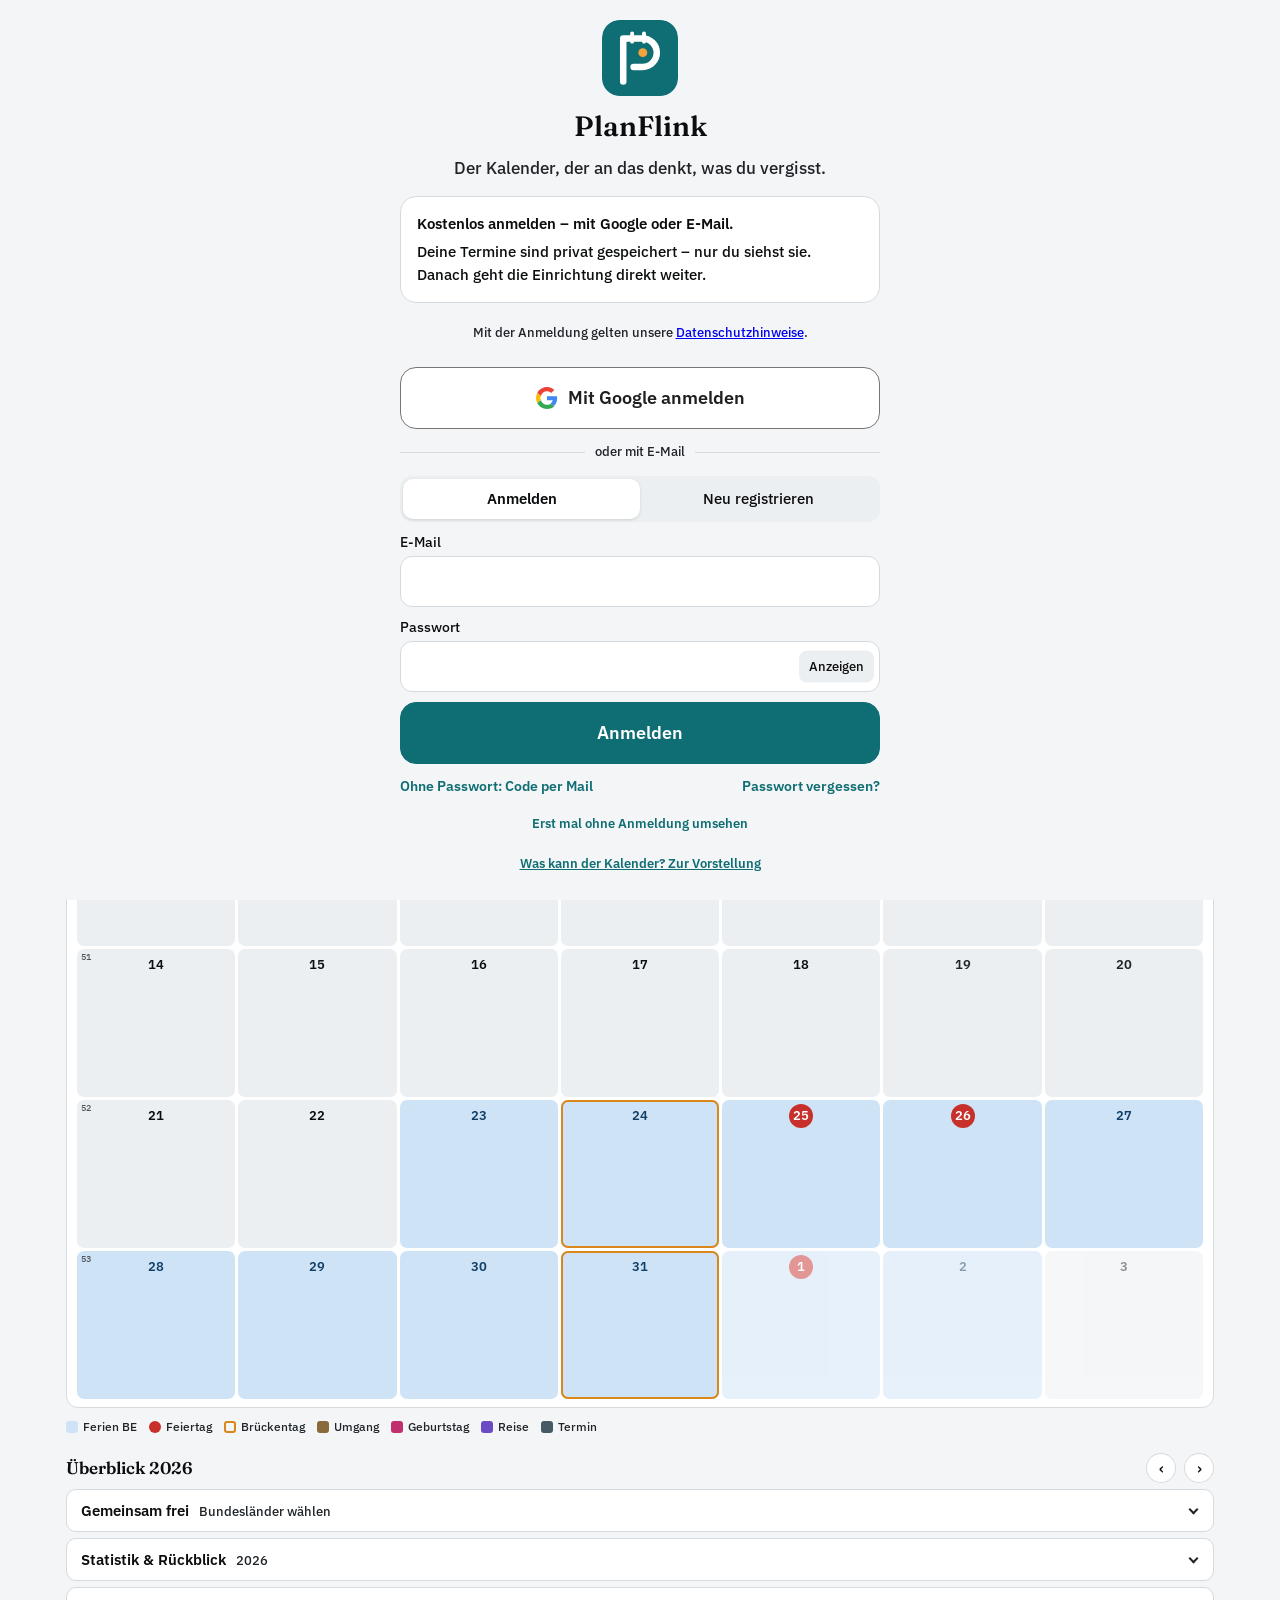
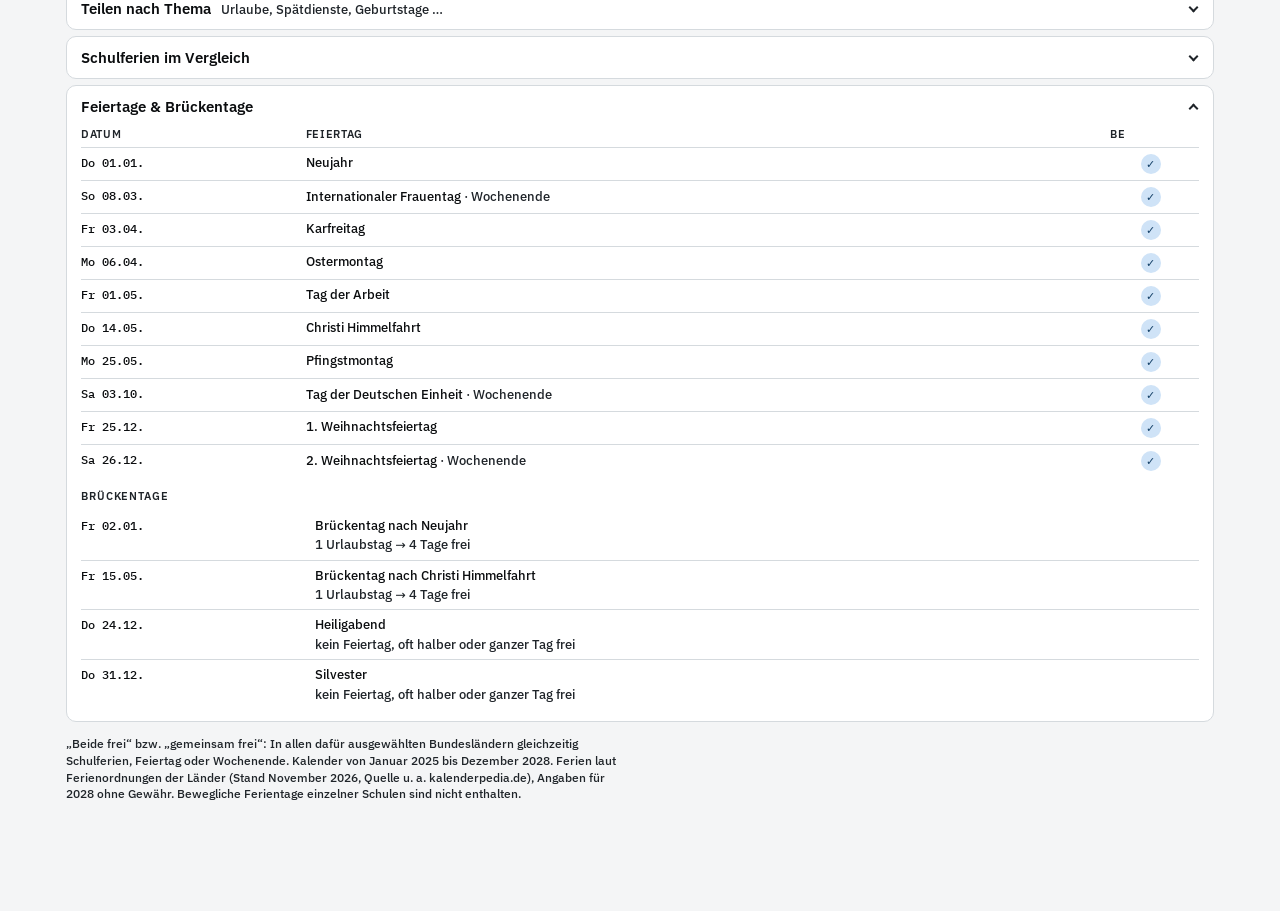
==== app/index.html @ fc9f93c9 "Google-Termine: Beschreibung (z. B. vom DB Navigator) als Notiz anzeigen und für den Zug-Wächter nut" ====
<!doctype html>
<html lang="de"><head><meta charset="utf-8"><meta name="viewport" content="width=device-width,initial-scale=1,viewport-fit=cover">
<meta name="robots" content="noindex"><link rel="icon" href="/favicon.png"><link rel="apple-touch-icon" href="/apple-touch-icon.png">
<link rel="manifest" href="/app/manifest.webmanifest"><meta name="theme-color" content="#0f6e73"><meta name="apple-mobile-web-app-capable" content="yes"><meta name="mobile-web-app-capable" content="yes"><meta name="apple-mobile-web-app-title" content="PlanFlink"><meta name="apple-mobile-web-app-status-bar-style" content="default">
<script>if(/onrender\.com$|pages\.dev$|^www\./.test(location.hostname))location.replace("https://planflink.de"+location.pathname+(location.search?location.search+"&":"?")+"umzug=1"+location.hash)</script>
<script>if ("serviceWorker" in navigator) addEventListener("load", function () { navigator.serviceWorker.register("/app/sw.js", { scope: "/app/" }).catch(function () {}); });</script>
<style>*,*::before,*::after{box-sizing:border-box}html,body{margin:0}
@font-face{font-family:"IBM Plex Sans";font-weight:400;font-display:swap;src:url(/app/vendor/fonts/ibm-plex-sans-latin-400-normal.woff2) format("woff2")}
@font-face{font-family:"IBM Plex Sans";font-weight:500;font-display:swap;src:url(/app/vendor/fonts/ibm-plex-sans-latin-500-normal.woff2) format("woff2")}
@font-face{font-family:"IBM Plex Sans";font-weight:600;font-display:swap;src:url(/app/vendor/fonts/ibm-plex-sans-latin-600-normal.woff2) format("woff2")}
@font-face{font-family:"Fraunces";font-weight:600;font-display:swap;src:url(/app/vendor/fonts/fraunces-latin-600-normal.woff2) format("woff2")}
@font-face{font-family:"IBM Plex Mono";font-weight:500;font-display:swap;src:url(/app/vendor/fonts/ibm-plex-mono-latin-500-normal.woff2) format("woff2")}
</style>
<script src="/app/supabase.js"></script>
<script>window.MK_CFG = {"supabaseUrl":"https://vhwajjbrpibdurlovrrz.supabase.co","supabaseKey":"sb_publishable_wOU5-8_B56PuRY1vc0xORw_KN06k_45","workerUrl":"https://mein-kalender-ki.pseher.workers.dev","googleClientId":"566791454009-5a0uge7bp0841v6spfp4sipvhdn2t7vh.apps.googleusercontent.com"}; window.MK_BUILD = "20261122171341";</script>
<script>
// =================== Eigene App: Ersatz für die claude.ai-Schnittstellen ===================
// Stellt window.claude.use(...) mit denselben Formen bereit, die der Kalender aus dem Artefakt kennt:
// db (Supabase), user (Supabase-Anmeldung), sample (KI über den Worker), downloads (Datei speichern).
// mcp: Google Kalender direkt über die Google-API (Schlüssel aus der Google-Anmeldung, Erneuerung über den Worker).
window.MK_APP = true;
(() => {
  const CFG = window.MK_CFG;
  // Google-Anmeldung direkt (ohne Umweg über die Supabase-Adresse): Rückkehr mit ?code=&state= hier abholen
  let G_PEND = null;
  try { const P = new URLSearchParams(location.search), st = P.get("state") || "", want = sessionStorage.getItem("mk-g-state") || "";
    const ours = /^(login|cal)\.[\w-]{8,}$/.test(st);
    const used = (P.get("code") || "") && sessionStorage.getItem("mk-g-used") === P.get("code");
    if (ours && !used && (!want || st === want) && (P.get("code") || P.get("error"))) {
      if (P.get("code")) sessionStorage.setItem("mk-g-used", P.get("code"));
      G_PEND = { code: P.get("code") || "", error: P.get("error") || "", purpose: st.split(".")[0] };
      sessionStorage.removeItem("mk-g-state");
      ["code", "state", "scope", "authuser", "prompt", "hd", "error", "iss"].forEach(k => P.delete(k));
      history.replaceState(null, "", location.pathname + (P.toString() ? "?" + P : "") + location.hash);
    } else if (ours) { ["code", "state", "scope", "authuser", "prompt", "hd", "error", "iss"].forEach(k => P.delete(k)); history.replaceState(null, "", location.pathname + (P.toString() ? "?" + P : "") + location.hash); }
  } catch {}
  const sb = window.supabase.createClient(CFG.supabaseUrl, CFG.supabaseKey, { auth: { persistSession: true, autoRefreshToken: true, detectSessionInUrl: true } });
  window.mkSupabase = sb;
  // Fehler aus der Rückleitung (Google/Supabase) festhalten, bevor supabase-js die Adresse aufräumt
  try { const P = new URLSearchParams(location.search + "&" + location.hash.slice(1)); const e = P.get("error_description") || P.get("error");
    if (P.get("type") === "recovery") sessionStorage.setItem("mk-newpw", "1");
    if (e && e !== "access_denied") { window.mkAuthErr = (P.get("error_code") ? P.get("error_code") + ": " : "") + e.replace(/\+/g, " "); sessionStorage.setItem("mk-auth-err", window.mkAuthErr); } else window.mkAuthErr = sessionStorage.getItem("mk-auth-err") || ""; sessionStorage.removeItem("mk-auth-err"); } catch {}
  let session = null;
  const gDone = G_PEND ? (async () => {
    const fail = m => { window.mkAuthErr = m; };
    if (G_PEND.error) { if (G_PEND.error !== "access_denied") fail("Die Google-Anmeldung wurde abgebrochen. Bitte noch einmal versuchen."); return; }
    let b = {}; try { const r = await fetch(CFG.workerUrl + "/google/exchange", { method: "POST", headers: { "Content-Type": "application/json" }, body: JSON.stringify({ code: G_PEND.code, redirect_uri: location.origin + "/app/" }) });
      b = await r.json().catch(() => ({})); if (!r.ok) return fail("Die Google-Anmeldung hat nicht geklappt. Bitte tippe noch einmal auf „Mit Google anmelden“."); }
    catch { return fail("Keine Verbindung – bitte noch einmal versuchen."); }
    if (b.access_token && /calendar/.test(b.scope || "")) { lsSet(GK.at, b.access_token); lsSet(GK.exp, String(Date.now() + Math.max(60, (b.expires_in || 3600) - 300) * 1000)); if (b.refresh_token) lsSet(GK.rt, b.refresh_token); }
    const cur = (await sb.auth.getSession().catch(() => ({ data: {} }))).data?.session;
    if (G_PEND.purpose === "login" || !cur) { if (!b.id_token) return fail("Die Google-Anmeldung hat nicht geklappt. Bitte noch einmal versuchen.");
      const x = await sb.auth.signInWithIdToken({ provider: "google", token: b.id_token }).catch(e => ({ error: e }));
      if (x?.error) fail("Die Google-Anmeldung hat nicht geklappt. Bitte noch einmal versuchen oder mit E-Mail anmelden."); }
    if (b.refresh_token && /calendar/.test(b.scope || "")) { try { sessionStorage.removeItem("mk-g-none"); } catch {} setTimeout(() => gStore(b.refresh_token), 0); }
  })().catch(() => {}) : Promise.resolve();
  const ready = gDone.then(() => sb.auth.getSession()).then(r => { session = r.data.session; keepGoogle(session); return session; }).catch(() => null);
  // Neu laden nur bei einem echten Wechsel NACH dem Start (z. B. Anmeldung in einem anderen Tab),
  // nie während die Seite selbst die Anmeldung aus der Adresse übernimmt – sonst lädt sie endlos neu.
  let startedWith = undefined;   // undefined = Start läuft noch, sonst: true/false
  ready.then(s => { startedWith = !!s; });
  sb.auth.onAuthStateChange((ev, s) => {
    if (ev === "PASSWORD_RECOVERY") { try { sessionStorage.setItem("mk-newpw", "1"); } catch {} }
    if (s) { session = s; keepGoogle(s); } else if (ev === "SIGNED_OUT") { session = null; Object.values(GK).forEach(k => lsSet(k, "")); }
    if (startedWith === undefined) return;
    if (ev === "SIGNED_OUT" && startedWith) location.reload();
    if (ev === "SIGNED_IN" && !startedWith && s) location.reload();
  });
  // Eine Anmeldung für beides: Konto + Zugriff auf Google Kalender (Google fragt die Kalender-Rechte einzeln ab)
  const G_SCOPES = "https://www.googleapis.com/auth/calendar.calendarlist.readonly https://www.googleapis.com/auth/calendar.events";   // nur Kalenderliste + Termine
  // Zustimmungsseite nur, wenn auf diesem Gerät noch kein Erneuerungsschlüssel liegt (Google gibt ihn nur dabei heraus)
  const G_LOGIN = "openid email profile";
  const gGo = (purpose, scope, extra = {}) => { const st = purpose + "." + (crypto.randomUUID ? crypto.randomUUID() : String(Math.random()).slice(2));
    try { sessionStorage.setItem("mk-g-state", st); } catch {}
    const q = new URLSearchParams({ client_id: CFG.googleClientId, redirect_uri: location.origin + "/app/", response_type: "code", scope, state: st, include_granted_scopes: "true", ...extra });
    location.assign("https://accounts.google.com/o/oauth2/v2/auth?" + q); return new Promise(() => {}); };
  // Anmelden mit Google: nur Name und E-Mail – der Kalenderzugriff wird erst beim „Google Kalender verbinden“ erfragt
  window.mkSignIn = () => gGo("login", G_LOGIN, { prompt: "select_account" });
  window.mkSignInOld = (force) => sb.auth.signInWithOAuth({ provider: "google", options: { redirectTo: location.origin + "/app/", scopes: G_SCOPES, queryParams: { access_type: "offline", include_granted_scopes: "true", prompt: force || !lsGet(GK.rt) ? "consent" : "select_account" } } });
  // Mit E-Mail angemeldet: Google-Kalender an DIESES Konto hängen (sonst entstünde ein zweites Konto)
  window.mkConnectGoogle = async () => { try { sessionStorage.setItem("mk-wz-g", "1"); } catch {}
    const me = session?.user; return gGo("cal", G_LOGIN + " " + G_SCOPES, { access_type: "offline", prompt: "consent", ...(me?.email ? { login_hint: me.email } : {}) });
    const u = session?.user, hasG = !u || u.app_metadata?.provider === "google" || (u.identities || []).some(i => i.provider === "google");
    if (hasG) return window.mkSignIn(true);
    const r = await sb.auth.linkIdentity({ provider: "google", options: { redirectTo: location.origin + "/app/", scopes: G_SCOPES, queryParams: { access_type: "offline", prompt: "consent" } } }).catch(e => ({ error: e }));
    if (r?.error) { try { sessionStorage.removeItem("mk-wz-g"); } catch {} return { error: { code: r.error.code || "", message: r.error.message || String(r.error) } }; }
    return r; };
  // Anmeldung mit E-Mail: Passwort (Passwortmanager-tauglich), Code/Link per Mail, Passwort vergessen
  window.mkAuth = async (op, a = {}) => {
    const red = location.origin + "/app/", email = String(a.email || "").replace(/\s+/g, "").toLowerCase(); if (a.pw != null) a.pw = String(a.pw).replace(/\s+/g, "");
    try {
      let r;
      if (op === "login") r = await sb.auth.signInWithPassword({ email, password: a.pw });
      else if (op === "signup") r = await sb.auth.signUp({ email, password: a.pw, options: { emailRedirectTo: red } });
      else if (op === "otp") r = await sb.auth.signInWithOtp({ email, options: { emailRedirectTo: red, shouldCreateUser: true } });
      else if (op === "resend") r = await sb.auth.resend({ type: "signup", email, options: { emailRedirectTo: red } });
      else if (op === "reset") r = await sb.auth.resetPasswordForEmail(email, { redirectTo: red });
      else if (op === "verify") { if (a.type === "recovery") try { sessionStorage.setItem("mk-newpw", "1"); } catch {}
        r = await sb.auth.verifyOtp({ email, token: String(a.code || "").replace(/\D/g, ""), type: a.type || "email" });
        if (r.error) try { sessionStorage.removeItem("mk-newpw"); } catch {} }
      else if (op === "newpw") r = await sb.auth.updateUser({ password: a.pw });
      else return { ok: false, code: "op" };
      if (r.error) return { ok: false, code: r.error.code || (r.error.status === 429 ? "over_request_rate_limit" : ""), msg: r.error.message || "" };
      const d = r.data || {};
      return { ok: true, session: !!d.session, exists: op === "signup" && !!d.user && Array.isArray(d.user.identities) && d.user.identities.length === 0 };
    } catch (e) { return { ok: false, code: "net", msg: String(e?.message || e) }; }
  };
  window.mkAuthInfo = () => { const u = session?.user; return u ? { email: u.email || "", google: u.app_metadata?.provider === "google" || (u.identities || []).some(i => i.provider === "google"), pw: (u.identities || []).some(i => i.provider === "email") } : null; };
  // Google-Schlüssel aus der Anmeldung merken (nur in diesem Browser)
  const GK = { at: "mk-g-at", exp: "mk-g-exp", rt: "mk-g-rt" };
  const lsGet = k => { try { return localStorage.getItem(k) || ""; } catch { return ""; } };
  const lsSet = (k, v) => { try { v ? localStorage.setItem(k, v) : localStorage.removeItem(k); } catch {} };
  const keepGoogle = s => { if (!s?.provider_token) return; lsSet(GK.at, s.provider_token); lsSet(GK.exp, String(Date.now() + 50 * 60e3)); if (s.provider_refresh_token) lsSet(GK.rt, s.provider_refresh_token); };
  // Abmelden: auch wenn der Server nicht antwortet, die Sitzung auf diesem Gerät sicher entfernen
  window.mkSignOut = async () => {
    startedWith = undefined;   // kein zweites Neuladen durch das Abmelde-Ereignis
    try { const r = await Promise.race([sb.auth.signOut(), new Promise(res => setTimeout(() => res({ error: "timeout" }), 4000))]); if (r?.error) await sb.auth.signOut({ scope: "local" }); } catch { try { await sb.auth.signOut({ scope: "local" }); } catch {} }
    try { Object.keys(localStorage).filter(k => /^sb-.*-auth-token/.test(k)).forEach(k => localStorage.removeItem(k)); } catch {}
    Object.values(GK).forEach(k => lsSet(k, "")); lsSet("mk-g-srv", ""); session = null;   // die Google-Verbindung bleibt fürs Konto beim Worker gemerkt
    try { ["mk-wz-g", "mk-newpw", "mk-auth-err", "mk-g-none"].forEach(k => sessionStorage.removeItem(k)); } catch {}
    location.replace(location.origin + "/app/");
  };
  // Benachrichtigungen: öffentlicher Schlüssel & Test über den Worker
  window.mkPushKey = async () => { const r = await fetch(CFG.workerUrl + "/push/key"); const b = await r.json().catch(() => ({})); if (!b.key) throw Object.assign(new Error("no key"), { code: b.code || "no_vapid" }); return b.key; };
  const wPost = async route => { const s = await freshSession(); if (!s) return null; const r = await fetch(CFG.workerUrl + route, { method: "POST", headers: { "Content-Type": "application/json", Authorization: "Bearer " + s.access_token }, body: "{}" }); return r.json().catch(() => null); };
  window.mkAdminMe = () => wPost("/admin/me").catch(() => null);
  // Tarife: Status, simulierter Abschluss/Kündigung, Betreiber setzt Tarif
  const wPostB = async (route, data) => { const s = await freshSession(); if (!s) return null; const r = await fetch(CFG.workerUrl + route, { method: "POST", headers: { "Content-Type": "application/json", Authorization: "Bearer " + s.access_token }, body: JSON.stringify(data || {}) }); return r.json().catch(() => null); };
  // Dokumente in Cloudflare R2: PUT/GET/DELETE /files/<id>, GET /files = Belegung
  window.mkFile = async (method, id, blob, type) => { const s = await freshSession(); if (!s) throw Object.assign(new Error("not_signed_in"), { status: 401 });
    const r = await fetch(CFG.workerUrl + "/files" + (id ? "/" + id : ""), { method, headers: { Authorization: "Bearer " + s.access_token, ...(blob ? { "Content-Type": type || blob.type || "application/octet-stream" } : {}) }, body: blob || undefined });
    if (method === "GET" && id) { if (!r.ok) throw Object.assign(new Error("file"), { status: r.status }); return r.blob(); }
    const j = await r.json().catch(() => ({})); return { status: r.status, ...j }; };
  window.mkBilling = (op, data) => wPostB("/billing/" + op, data).catch(() => null);
  window.mkAdminPlan = (user, plan) => wPostB("/admin/plan", { user, plan }).catch(() => null);
  window.mkAdminStats = () => wPost("/admin/stats");
  window.mkAdminTrain = () => wPost("/admin/train");
  window.mkPushTest = async () => { const s = await freshSession(); const r = await fetch(CFG.workerUrl + "/push/test", { method: "POST", headers: { "Content-Type": "application/json", Authorization: "Bearer " + s?.access_token }, body: "{}" }); return r.json().catch(() => ({ ok: false })); };
  // Link auslesen (über den Worker, wegen CORS)
  window.mkReadLink = async url => {
    const s = await freshSession(); if (!s) throw new Error("Nicht angemeldet");
    const r = await fetch(CFG.workerUrl + "/page", { method: "POST", headers: { "Content-Type": "application/json", Authorization: "Bearer " + s.access_token }, body: JSON.stringify({ url }) });
    return r.json().catch(() => ({ ok: false }));
  };
  // Konto samt aller Daten löschen (über den Worker, der den Service-Schlüssel hat)
  window.mkDeleteAccount = async () => {
    const s = await freshSession(); if (!s) throw new Error("Nicht angemeldet");
    const r = await fetch(CFG.workerUrl + "/account/delete", { method: "POST", headers: { "Content-Type": "application/json", Authorization: "Bearer " + s.access_token }, body: JSON.stringify({ refresh_token: lsGet(GK.rt) || "" }) });
    const b = await r.json().catch(() => ({}));
    if (!r.ok) throw Object.assign(new Error(b.detail || b.code || "Löschen fehlgeschlagen"), { code: b.code || "delete_failed" });
    try { await sb.auth.signOut({ scope: "local" }); } catch {}
    try { localStorage.clear(); sessionStorage.clear(); } catch {}
    try { if (window.caches) for (const k of await caches.keys()) await caches.delete(k); } catch {}
    location.replace("/?info&geloescht=1");
  };

  // ---------- db: Pfade wie im Artefakt auf zwei Tabellen abbilden ----------
  // data/users/<uid>/k/<coll>  → docs   (user_id = ich, coll)
  // out                        → outbox (owner = Dokument-ID, coll = '')
  // out/<owner>/<sub>          → outbox (owner, coll = sub)
  const parse = path => {
    const p = String(path).split("/");
    if (p[0] === "data" && p[1] === "users" && p[3] === "k" && p.length >= 5) return { table: "docs", own: "user_id", owner: p[2], coll: p.slice(4).join("/") };
    if (p[0] === "out" && p.length === 1) return { table: "outbox", own: "owner", owner: null, coll: "" };
    if (p[0] === "out" && p.length === 3) return { table: "outbox", own: "owner", owner: p[1], coll: p[2] };
    throw Object.assign(new Error("Pfad nicht unterstützt: " + path), { code: "invalid_argument" });
  };
  const clone = v => JSON.parse(JSON.stringify(v ?? null));
  const docSnap = (id, data) => ({ id, exists: data != null, data: () => (data == null ? undefined : clone(data)) });
  const err = e => Object.assign(new Error(e?.message || "Speichern fehlgeschlagen"), { code: e?.code === "42501" ? "permission_denied" : "unavailable" });
  let chanN = 0;
  const live = (t, filter, refetch) => {   // Änderungen in der Tabelle → neu laden (gebündelt)
    let timer = null; const kick = () => { clearTimeout(timer); timer = setTimeout(refetch, 120); };
    const ch = sb.channel(`mk-${t.table}-${++chanN}`).on("postgres_changes", { event: "*", schema: "public", table: t.table, ...(filter ? { filter } : {}) }, kick).subscribe();
    return () => { clearTimeout(timer); sb.removeChannel(ch); };
  };

  function collection(path, wheres = []) {
    const t = parse(path);
    const base = () => {
      let q = sb.from(t.table).select("id, data, owner:" + t.own).eq("coll", t.coll);
      if (t.owner) q = q.eq(t.own, t.owner);
      for (const [f, op, v] of wheres) if (op === "==") q = q.eq(`data->>${f}`, String(v));
      return q;
    };
    const fetchAll = async () => {
      const { data, error } = await base(); if (error) throw err(error);
      return { docs: data.map(r => docSnap(t.table === "outbox" && !t.coll ? r.owner : r.id, r.data)) };
    };
    const api = {
      where: (f, op, v) => collection(path, [...wheres, [f, op, v]]),
      get: fetchAll,
      onSnapshot(next, onErr) {
        let off = false; const run = () => fetchAll().then(s => { if (!off) next(s); }).catch(e => { if (!off) onErr?.(e); });
        run(); const stop = live(t, t.owner ? `${t.own}=eq.${t.owner}` : null, run);
        return () => { off = true; stop(); };
      },
      async add(v) { const id = "d" + Date.now().toString(36) + Math.random().toString(36).slice(2, 8); await api.doc(id).set(v); return { id }; },
      doc(id) {
        const own = t.table === "outbox" && !t.coll ? id : t.owner;   // 'out/<uid>' gehört <uid>
        const key = t.table === "outbox" && !t.coll ? "_" : id;
        const one = () => sb.from(t.table).select("data").eq("coll", t.coll).eq(t.own, own).eq("id", key).maybeSingle();
        const get = async () => { const { data, error } = await one(); if (error) throw err(error); return docSnap(id, data?.data ?? null); };
        const set = async v => { const row = { coll: t.coll, id: key, data: clone(v), updated_at: new Date().toISOString() }; if (own) row[t.own] = own;
          const { error } = await sb.from(t.table).upsert(row, { onConflict: `${t.own},coll,id` }); if (error) throw err(error); };
        return {
          get, set,
          async update(patch) { const cur = (await get()).data() || {}; await set({ ...cur, ...clone(patch) }); },
          async delete() { const { error } = await sb.from(t.table).delete().eq("coll", t.coll).eq(t.own, own).eq("id", key); if (error) throw err(error); },
          onSnapshot(next, onErr) {
            let off = false; const run = () => get().then(s => { if (!off) next(s); }).catch(e => { if (!off) onErr?.(e); });
            run(); const stop = live(t, own ? `${t.own}=eq.${own}` : null, run);
            return () => { off = true; stop(); };
          },
        };
      },
    };
    return api;
  }
  const db = { collection, doc: path => { const p = String(path).split("/"); return collection(p.slice(0, -1).join("/")).doc(p.at(-1)); } };

  // ---------- user ----------
  const user = {
    id: async () => session?.user?.id || null,
    me: async () => ({ id: session?.user?.id || null, name: session?.user?.user_metadata?.full_name || session?.user?.user_metadata?.name || "", email: session?.user?.email || null, avatar: session?.user?.user_metadata?.avatar_url || null }),
    isOwner: async () => false, canEdit: async () => false, can: async () => true, profiles: async () => ({}), search: async () => [],
  };

  // ---------- sample: KI über den Worker ----------
  const toB64 = b => new Promise((res, rej) => { const r = new FileReader(); r.onload = () => res(String(r.result).split(",")[1]); r.onerror = rej; r.readAsDataURL(b); });
  const textOf = input => Array.isArray(input) ? input.map(m => (m.role === "assistant" ? "Assistent: " : "") + m.content).join("\n\n") : String(input);
  async function ask(input, opts = {}, json) {
    const s = await freshSession(); if (!s) throw Object.assign(new Error("Nicht angemeldet"), { code: "not_granted" });
    const images = [];
    for (const b of (opts.images || []).slice(0, 5)) images.push({ type: b.type || "image/jpeg", data: await toB64(b) });
    const task0 = opts.task || window.MK_TASK || "allgemein";
    const r = await fetch(CFG.workerUrl + "/ai", { method: "POST", signal: opts.signal,
      headers: { "Content-Type": "application/json", Authorization: "Bearer " + s.access_token },
      body: JSON.stringify({ prompt: textOf(input), tier: opts.modelTier === "quick" ? "quick" : "default", json, images, task: opts.task || window.MK_TASK || "" }) }); window.MK_TASK = "";
    const body = await r.json().catch(() => ({}));
    const kiErr = c => { try { dispatchEvent(new CustomEvent("mk-ki-err", { detail: { task: task0, code: c } })); } catch {} };
    if (!r.ok) { kiErr(body.code || "http_" + r.status); window.mkKiLast = `KI ${r.status} ${body.code || ""}${body.detail ? " – " + body.detail : ""}`; throw Object.assign(new Error(body.message || "KI nicht erreichbar"), { code: body.code || "unavailable", reason: body.reason, kind: body.kind, plan: body.plan, used: body.used, limit: body.limit, reset: body.reset }); }
    if (body.quota) try { window.mkQuota = body.quota; dispatchEvent(new CustomEvent("mk-quota", { detail: body.quota })); } catch {}
    if (json && body.value == null) kiErr("kein_json"); else if (body.truncated) kiErr("abgeschnitten");
    if (json && body.value == null) window.mkKiLast = "KI-Antwort war kein gültiges JSON" + (body.truncated ? " (abgeschnitten)" : "");
    opts.onText?.({ text: body.text || "", delta: body.text || "" });
    return body;
  }
  const sample = async (input, opts) => { const b = await ask(input, opts, false); return { text: b.text || "", truncated: !!b.truncated }; };
  sample.json = async (input, opts) => { const b = await ask(input, opts, true); if (b.value == null) throw Object.assign(new Error("Keine gültige Antwort"), { code: "bad_output", text: b.text }); return b.value; };
  sample.limits = async () => ({ tools: {}, images: { maxCount: 5, maxInputBytes: 1_500_000, mediaTypes: ["image/jpeg", "image/png", "image/webp"] } });

  // ---------- downloads ----------
  const downloads = { save: async ({ filename, data }) => {
    const blob = data instanceof Blob ? data : new Blob([data]); const a = document.createElement("a");
    a.href = URL.createObjectURL(blob); a.download = filename; document.body.appendChild(a); a.click(); a.remove();
    setTimeout(() => URL.revokeObjectURL(a.href), 4000);
  } };

  // ---------- mcp: Google Kalender direkt über die Google-API ----------
  const GAPI = "https://www.googleapis.com/calendar/v3";
  const TZ = Intl.DateTimeFormat().resolvedOptions().timeZone || "Europe/Berlin";
  const gErr = (code, message) => Object.assign(new Error(message || code), { code });
  let refreshing = null;
  // Supabase-Anmeldung frisch halten: nach dem Aufwachen des Handys ist der alte Schlüssel oft schon abgelaufen
  async function freshSession(force) {
    try {
      if (force) { const r = await sb.auth.refreshSession(); if (r.data?.session) session = r.data.session; return session; }
      const r = await sb.auth.getSession(); const s = r.data?.session;
      if (s && s.expires_at && s.expires_at * 1000 < Date.now() + 60000) { const rr = await sb.auth.refreshSession(); if (rr.data?.session) { session = rr.data.session; return session; } }
      if (s) session = s; return session || await ready;
    } catch { return session || await ready; }
  }
  const gStore = async rt => { try { const s = await freshSession(); if (!s) return; const r = await fetch(CFG.workerUrl + "/google/store", { method: "POST", headers: { "Content-Type": "application/json", Authorization: "Bearer " + s.access_token }, body: JSON.stringify({ refresh_token: rt }) }); if (r.ok) lsSet("mk-g-srv", "1"); } catch {} };
  // Google-Verbindung trennen: beim Worker vergessen und bei Google widerrufen, lokal löschen
  window.mkGoogleForget = async () => { try { const s = await freshSession(); if (s) await fetch(CFG.workerUrl + "/google/forget", { method: "POST", headers: { "Content-Type": "application/json", Authorization: "Bearer " + s.access_token }, body: "{}" }); } catch {}
    const rt = lsGet(GK.rt); if (rt) fetch("https://oauth2.googleapis.com/revoke", { method: "POST", headers: { "Content-Type": "application/x-www-form-urlencoded" }, body: new URLSearchParams({ token: rt }) }).catch(() => {});
    Object.values(GK).forEach(k => lsSet(k, "")); lsSet("mk-g-srv", ""); try { sessionStorage.setItem("mk-g-none", session?.user?.id || "-"); } catch {} };
  async function gToken(force) {
    if (!force && lsGet(GK.at) && +lsGet(GK.exp) > Date.now()) return lsGet(GK.at);
    const rt = lsGet(GK.rt); let none = false; try { none = !rt && sessionStorage.getItem("mk-g-none") === (session?.user?.id || "-"); } catch {}
    if (!rt && (!session || none)) { window.mkGLast = lsGet(GK.at) ? "Google-Schlüssel abgelaufen, kein Erneuerungsschlüssel – bitte ab- und wieder anmelden" : "Google Kalender ist auf diesem Gerät nicht verbunden – bitte „Mit Google verbinden“ tippen"; throw gErr("needs_reauth"); }
    refreshing ??= (async () => {
      const call = async s => { try { return await fetch(CFG.workerUrl + "/google/token", { method: "POST", headers: { "Content-Type": "application/json", Authorization: "Bearer " + s?.access_token }, body: JSON.stringify({ refresh_token: rt }) }); }
        catch { await new Promise(r => setTimeout(r, 1200)); return fetch(CFG.workerUrl + "/google/token", { method: "POST", headers: { "Content-Type": "application/json", Authorization: "Bearer " + s?.access_token }, body: JSON.stringify({ refresh_token: rt }) }); } };
      let r = await call(await freshSession()).catch(() => null);
      if (r && r.status === 401) { const nb = await r.clone().json().catch(() => ({})); if (nb.code === "not_signed_in") r = await call(await freshSession(true)).catch(() => null); }   // Anmeldung über Nacht abgelaufen → einmal erneuern
      if (!r) { window.mkGLast = "Worker nicht erreichbar (kein Netz?)"; throw gErr("upstream_error"); }
      const b = await r.json().catch(() => ({}));
      if (!r.ok || !b.access_token) { window.mkGLast = `Erneuern über den Worker: ${r.status} ${b.code || ""}${b.detail ? " – " + b.detail : ""}`; if (b.code === "invalid_grant") { lsSet(GK.rt, ""); lsSet(GK.at, ""); } if (b.code === "no_token") { window.mkGLast = "Google Kalender ist noch nicht verbunden – bitte „Mit Google verbinden“ tippen"; try { sessionStorage.setItem("mk-g-none", session?.user?.id || "-"); } catch {} }
        throw gErr(b.code === "invalid_grant" || b.code === "no_token" ? "needs_reauth" : "upstream_error"); }
      if (rt && !lsGet("mk-g-srv")) gStore(rt);   // ältere Verbindung einmalig fürs Konto merken
      lsSet(GK.at, b.access_token); lsSet(GK.exp, String(Date.now() + Math.max(60, (b.expires_in || 3600) - 300) * 1000)); return b.access_token;
    })().finally(() => { refreshing = null; });
    return refreshing;
  }
  async function gFetch(path, { method = "GET", body, signal } = {}, retry = true) {
    let r;
    const go = async () => fetch(GAPI + path, { method, signal, headers: { Authorization: "Bearer " + await gToken(), ...(body ? { "Content-Type": "application/json" } : {}) }, body: body ? JSON.stringify(body) : undefined });
    try { r = await go(); }
    catch (e) { if (e?.code) throw e; if (signal?.aborted) throw gErr("upstream_error");
      await new Promise(res => setTimeout(res, 1200));                         // Netz nach dem Aufwachen noch nicht da → einmal nachfassen
      try { r = await go(); } catch (e2) { if (e2?.code) throw e2; window.mkGLast = "Google nicht erreichbar (Netz?)"; throw gErr("upstream_error"); } }
    if (r.status === 401 && retry) { lsSet(GK.exp, "0"); await gToken(true); return gFetch(path, { method, body, signal }, false); }
    if (r.status === 204) return {};
    const b = await r.json().catch(() => ({}));
    if (!r.ok) window.mkGLast = `Google ${r.status}: ${b?.error?.message || b?.error?.status || ""}`.slice(0, 300);
    if (r.status === 403 && /has not been used|is disabled|accessNotConfigured|SERVICE_DISABLED/i.test(JSON.stringify(b))) throw gErr("api_disabled");
    if (r.status === 401 || (r.status === 403 && /insufficient|scope|PERMISSION/i.test(JSON.stringify(b)))) throw gErr("needs_reauth");
    if (r.status === 429 || r.status >= 500) throw gErr("upstream_error");
    if (!r.ok) throw gErr("tool_error", b?.error?.message);
    return b;
  }
  const rfc = local => new Date(local).toISOString();                       // "2026-11-20T00:00:00" (Ortszeit) → UTC
  const cal = i => encodeURIComponent(i?.calendarId || "primary");
  const when = (i, k, partial) => i.allDay ? { date: String(i[k]).slice(0, 10), ...(partial ? { dateTime: null, timeZone: null } : {}) } : { dateTime: i[k], timeZone: TZ, ...(partial ? { date: null } : {}) };   // PATCH mischt Felder: das jeweils andere ausdrücklich leeren
  const evBody = (i, partial) => { const b = {};
    if (i.summary != null) b.summary = i.summary; if (i.description != null) b.description = i.description; if (i.location != null) b.location = i.location;
    if (i.startTime) b.start = when(i, "startTime", partial); if (i.endTime) b.end = when(i, "endTime", partial);
    if (i.colorId !== undefined) b.colorId = i.colorId ? String(i.colorId) : null;   // Google-Farbe 1–11, leer = Kalenderfarbe
    if (i.recurrenceData) b.recurrence = i.recurrenceData; if (i.id && !partial) b.id = i.id; if (i.status) b.status = i.status; return b; };
  const TOOLS = {
    async list_calendars() { const b = await gFetch("/users/me/calendarList?maxResults=250");
      return { calendars: (b.items || []).map(c => ({ id: c.id, summary: c.summaryOverride || c.summary || c.id, primary: !!c.primary, accessRole: c.accessRole, backgroundColor: c.backgroundColor })) }; },
    async list_events(i, signal) { const q = new URLSearchParams({ singleEvents: "true", maxResults: String(Math.min(2500, i.pageSize || 250)) });
      if (i.startTime) q.set("timeMin", rfc(i.startTime)); if (i.endTime) q.set("timeMax", rfc(i.endTime));
      if (i.orderBy === "startTime") q.set("orderBy", "startTime"); if (i.pageToken) q.set("pageToken", i.pageToken); if (i.query) q.set("q", i.query);
      (i.eventType || []).forEach(t => q.append("eventTypes", String(t).toLowerCase()));
      // Alle Seiten holen (Google liefert höchstens 2500 je Seite) – sonst fehlen bei vollen Kalendern die letzten Wochen eines Abschnitts
      if ((i.pageSize || 250) >= 250 && !i.pageToken) q.set("maxResults", "2500");
      let b = await gFetch(`/calendars/${cal(i)}/events?${q}`, { signal }), items = b.items || [], summary = b.summary || "";
      for (let n = 0; b.nextPageToken && !i.pageToken && (i.pageSize || 250) >= 250 && n < 8; n++) { q.set("pageToken", b.nextPageToken); b = await gFetch(`/calendars/${cal(i)}/events?${q}`, { signal }); items = items.concat(b.items || []); }
      return { events: items, nextPageToken: i.pageToken ? b.nextPageToken || "" : "", summary }; },
    async create_event(i) { return gFetch(`/calendars/${cal(i)}/events?sendUpdates=none`, { method: "POST", body: evBody(i) }); },
    async update_event(i) { return gFetch(`/calendars/${cal(i)}/events/${encodeURIComponent(i.eventId)}?sendUpdates=none`, { method: "PATCH", body: evBody(i, true) }); },
    async delete_event(i) { return gFetch(`/calendars/${cal(i)}/events/${encodeURIComponent(i.eventId)}?sendUpdates=none`, { method: "DELETE" }); },
  };
  const CACHE = new Map();                                                   // tool|input → { t, v }
  async function callTool(_server, tool, input = {}, opts = {}) {
    const fn = TOOLS[tool]; if (!fn) throw gErr("not_in_manifest");
    const key = tool + "|" + JSON.stringify(input), st = opts.cache?.staleTime || 0, hit = CACHE.get(key);
    if (st && hit && Date.now() - hit.t < st) return { payload: hit.v, cache: { storedAt: hit.t } };
    const v = await fn(input, opts.signal);
    if (/^list_/.test(tool)) CACHE.set(key, { t: Date.now(), v }); else [...CACHE.keys()].forEach(k => k.startsWith("list_events|") && CACHE.delete(k));
    return { payload: v };
  }
  const mcp = {
    callTool,
    invalidate: async (_s, tool) => { [...CACHE.keys()].forEach(k => (!tool || k.startsWith(tool + "|")) && CACHE.delete(k)); },
    watchTool(server, tool, input, handler, opts = {}) {
      let off = false; const run = () => callTool(server, tool, input, opts).then(r => !off && handler({ type: "data", result: r })).catch(e => !off && handler({ type: "error", error: { code: e?.code || "upstream_error" } }));
      run(); const iv = opts.refetchInterval ? setInterval(() => { if (!document.hidden) { CACHE.delete(tool + "|" + JSON.stringify(input)); run(); } }, opts.refetchInterval) : null;
      return () => { off = true; clearInterval(iv); };
    },
    listTools: async () => [{ server: "Google Calendar", tools: Object.keys(TOOLS) }],
  };

  window.claude = { use: async name => {
    const s = await ready;
    if (name === "db") return s ? db : null;
    if (name === "user") return s ? user : null;
    if (name === "sample") return s && CFG.workerUrl ? sample : null;
    if (name === "downloads") return downloads;
    if (name === "mcp") return s && CFG.workerUrl ? mcp : null;
    return null;
  } };
})();
</script>
</head><body>
<title>PlanFlink</title>
<style>
/* Layout: Kopf → "Als Nächstes" → Ansicht (Monat/Woche/Liste) → aufklappbarer Jahresüberblick. Hauptland = Blau, Zweitland = Grün, beide frei = Petrol */
:root {
  --bg: #f4f5f6; --surface: #ffffff; --fg: #0b0d0f; --muted: #1f2429; --line: #d5dade; --soft: #eceff1;
  --be: #cfe3f7; --be-ink: #123f66; --be-strong: #2a6fb5;
  --st: #d6efd6; --st-ink: #1d5a2a; --st-strong: #2f8a43;
  --both: #0f6e73; --both-ink: #ffffff; --both-soft: #e0f1f1;
  --holiday: #c8312b; --holiday-ink: #ffffff;
  --bridge: #d9861a;
  --event: #c0306f; --trip: #6a4bc4; --opt: rgba(110, 80, 30, .30); --opt-solid: #8a6a3a; --gcal: #2f6fe0;
  --c-mina: #8a6a3a; --c-urlaub: #2e9e5e; --c-pick: #0277bd; --c-dienst: #8d6e63; --c-termin: #455a64; --c-info: #90a4ae; --c-anniv: #c2185b; --c-deadline: #c45d00; --c-contact: #2e7d32; --c-season: #6d4c9f; --be-tint: #e6f0fa; --st-tint: #e7f4e7; --both-tint: #d3eaea; --lane: 19px;
  --f-display: "Fraunces", Georgia, serif;
  --f-body: "IBM Plex Sans", system-ui, sans-serif;
  --f-mono: "IBM Plex Mono", ui-monospace, monospace;
}
@media (prefers-color-scheme: dark) { :root:not([data-theme="light"]) {
  --bg: #111417; --surface: #1a1f24; --fg: #f7f9fa; --muted: #e4e8ec; --line: #333c44; --soft: #242b31;
  --be: #1f3a55; --be-ink: #c4def7; --be-strong: #5c9ee0;
  --st: #213f28; --st-ink: #c3eacb; --st-strong: #5cb870;
  --both: #24a3a9; --both-ink: #08191a; --both-soft: #173335;
  --holiday: #e5534b; --bridge: #e8a23a; --event: #ee6fa5; --trip: #a58bf0; --opt: rgba(255, 225, 170, .28); --opt-solid: #d2b27a; --gcal: #7fa8ff;
  --c-mina: #9a7744; --c-urlaub: #4cbf7f; --c-pick: #4fc3f7; --c-dienst: #a1887f; --c-termin: #607d8b; --c-info: #78909c; --c-anniv: #f06292; --c-deadline: #ff9a3c; --c-contact: #66bb6a; --c-season: #b39ddb; --be-tint: #172636; --st-tint: #17281b; --both-tint: #123134;
  color-scheme: dark } }
:root[data-theme="dark"] {
  --bg: #111417; --surface: #1a1f24; --fg: #f7f9fa; --muted: #e4e8ec; --line: #333c44; --soft: #242b31;
  --be: #1f3a55; --be-ink: #c4def7; --be-strong: #5c9ee0;
  --st: #213f28; --st-ink: #c3eacb; --st-strong: #5cb870;
  --both: #24a3a9; --both-ink: #08191a; --both-soft: #173335;
  --holiday: #e5534b; --bridge: #e8a23a; --event: #ee6fa5; --trip: #a58bf0; --opt: rgba(255, 225, 170, .28); --opt-solid: #d2b27a; --gcal: #7fa8ff;
  --c-urlaub: #4cbf7f; --c-pick: #4fc3f7; --c-dienst: #a1887f; --c-mina: #9a7744; --c-termin: #607d8b; --c-info: #78909c; --c-anniv: #f06292; --c-deadline: #ff9a3c; --c-contact: #66bb6a; --c-season: #b39ddb; --be-tint: #172636; --st-tint: #17281b; --both-tint: #123134;
  color-scheme: dark }

[hidden] { display: none !important; }
body { margin: 0; background: var(--bg); color: var(--fg); font-family: var(--f-body); font-size: 14px; line-height: 1.45; font-weight: 500; -webkit-font-smoothing: antialiased; }
b, strong, .btn, .pill, .seg button, h3 { font-weight: 600; }
.wrap { max-width: 1180px; margin: 0 auto; padding-inline: 16px; padding-block: 12px 96px; }
.top { display: flex; align-items: center; justify-content: space-between; gap: 8px 16px; margin-bottom: 10px; }
h1 { font-family: var(--f-display); font-weight: 600; font-size: 22px; line-height: 1.15; margin: 0; }
@media (max-width: 460px) { h1 small { display: none; } }
h1 small { font-family: var(--f-body); font-size: 12.5px; font-weight: 500; color: var(--muted); margin-left: 6px; }
h3 { font-size: 11px; text-transform: uppercase; letter-spacing: .08em; color: var(--muted); margin: 12px 0 6px; font-weight: 600; }
.note { color: var(--muted); font-size: 12.5px; }
.mono { font-family: var(--f-mono); font-size: 12px; }
button { font: inherit; color: inherit; }
:focus-visible { outline: 2px solid var(--both); outline-offset: 2px; }

.pill { font-size: 12.5px; font-weight: 600; display: inline-flex; align-items: center; gap: 5px; border: 0; border-radius: 999px; padding: 5px 11px;
  background: var(--surface); color: var(--fg); box-shadow: inset 0 0 0 1px var(--line); cursor: pointer; white-space: nowrap; }
.pill .ico { font-size: 14px; line-height: 1; }

/* Als Nächstes */
.next { background: var(--surface); border: 1px solid var(--line); border-radius: 12px; padding: 8px 6px 6px; margin-bottom: 10px; }
.next h3 { margin: 0 8px 2px; }
.nx { display: grid; grid-template-columns: 84px 1fr auto; gap: 10px; align-items: baseline; width: 100%; text-align: left; background: none; border: 0; border-radius: 8px; padding: 6px 8px; cursor: pointer; }
.nx:hover { background: var(--soft); }
.nx .when { font-size: 12.5px; font-weight: 600; color: var(--both); }
.nx .what .ev-dot { margin-right: 7px; }
.nx .what small { font-size: 12px; }
.soon .nx .what { white-space: normal; line-height: 1.3; }
.up { background: var(--surface); border: 1px solid var(--line); border-radius: 12px; padding: 4px 6px 4px; margin-bottom: 10px; }
.up-tabs { display: flex; align-items: center; gap: 2px; padding: 2px 2px 4px; border-bottom: 1px solid var(--line); }
.up-tabs [data-up] { border: 0; background: none; padding: 5px 9px; border-radius: 7px; font-size: 13px; font-weight: 600; color: var(--muted); cursor: pointer; white-space: nowrap; }
.up-tabs [data-up][aria-selected="true"] { background: var(--soft); color: var(--fg); }
.up-tabs [data-up] b { font-size: 11px; color: var(--muted); margin-left: 2px; }
.up-tabs [data-up] b.hot { background: var(--holiday); color: #fff; border-radius: 999px; padding: 0 5px; }
.up-tabs .sp { flex: 1; }
.up-tabs .link { margin-right: 4px; white-space: nowrap; }

.up-col { border: 0; background: none; width: 28px; height: 28px; border-radius: 50%; cursor: pointer; font-size: 14px; color: var(--muted); transition: transform .15s; flex: none; }
.up.collapsed .up-col { transform: rotate(-90deg); }
.up.collapsed .up-body { display: none; }
.up.collapsed .up-tabs { border-bottom: 0; padding-bottom: 2px; }
.up-body { padding-top: 2px; }
.up .nx { padding: 4px 8px; }
.tiles { display: grid; grid-template-columns: repeat(auto-fill, minmax(140px, 1fr)); gap: 6px; margin-top: 2px; }
.tile { background: var(--soft); border-radius: 9px; padding: 8px 10px; display: grid; gap: 1px; min-width: 0; }
.form label.tog { display: flex; align-items: center; gap: 8px; text-transform: none; letter-spacing: 0; font-size: 14px; font-weight: 400; color: var(--fg); margin: 4px 0; }
.form label.tog input { width: 18px; height: 18px; flex: none; margin: 0; }
.sheet h3.pkh, h3.pkh { color: var(--fg); font-weight: 700; font-size: 13px; text-transform: none; letter-spacing: 0; background: var(--soft); border-radius: 8px; padding: 6px 10px; margin: 14px 0 4px; }
.gl { display: grid; gap: 8px; margin-top: 10px; }
.gp { border: 1px solid var(--line); border-radius: 10px; padding: 8px 10px; }
.gp-h { display: flex; align-items: center; gap: 8px; } .gp-h b { font-size: 15px; } .gp-h .del { margin-left: 4px; }
.gst { margin-left: auto; border: 1px solid var(--sc); color: var(--sc); background: none; border-radius: 999px; padding: 2px 10px; font-size: 12.5px; font-weight: 600; cursor: pointer; }
.gidea { width: 100%; box-sizing: border-box; margin-top: 6px; font: inherit; font-size: 14px; padding: 6px 8px; border: 1px solid var(--line); border-radius: 7px; background: var(--soft); color: var(--fg); }
.gp-a { display: flex; flex-wrap: wrap; gap: 14px; align-items: center; margin-top: 6px; } .gp-a a.link { text-decoration: none; }
.gai:not(:empty) { margin-top: 6px; }
.wz-dots { display: flex; gap: 6px; margin: 10px 0 12px; } .wz-dots i { flex: 1; height: 4px; border-radius: 2px; background: var(--line); } .wz-dots i.on { background: var(--both); } .wz-dots i.done { background: var(--both-tint, #d3eaea); }
.wz-nav { margin-top: 16px; justify-content: flex-end; }
.wz-fam { display: grid; gap: 8px; }
.wz-row { display: grid; grid-template-columns: minmax(0, 1.2fr) minmax(0, 1fr) auto 24px; gap: 6px; align-items: center; }
.wz-row input, .wz-row select { font: inherit; font-size: 14px; padding: 8px 8px; border: 1px solid var(--line); border-radius: 8px; background: var(--soft); color: var(--fg); min-width: 0; }
.wz-row input[type=date] { width: 132px; }
@media (max-width: 420px) { .wz-row { grid-template-columns: minmax(0, 1fr) minmax(0, 1fr) 24px; } .wz-row input[type=date] { grid-column: 1 / 3; width: auto; } .wz-row .del { grid-row: 1; grid-column: 3; } }
.wz-tips { margin: 6px 0 0; padding-left: 1.1rem; display: grid; gap: 10px; line-height: 1.5; }
.hint-card { display: grid; gap: 6px; background: var(--both-soft, #e0f1f1); border: 1px solid color-mix(in srgb, var(--both) 30%, transparent); border-radius: 14px; padding: 12px 14px; margin-bottom: 10px; }
.hint-card[hidden] { display: none; } .hint-card b { font-size: 15px; } .hint-card span { font-size: 13.5px; color: var(--muted); line-height: 1.45; } .hint-card .btn { justify-self: start; } .hint-card .btnrow { margin-top: 2px; }
.vacpick { display: grid; gap: 2px; }
.vp { display: flex; gap: 10px; align-items: flex-start; padding: 7px 2px; border-top: 1px solid var(--line); cursor: pointer; }
.vp input { width: 18px; height: 18px; margin-top: 2px; flex: none; }
.vp span { display: grid; gap: 1px; min-width: 0; } .vp small { color: var(--muted); font-size: 12px; }
.tile.click { cursor: pointer; position: relative; }
.tile.click::after { content: "›"; position: absolute; right: 9px; top: 6px; color: var(--muted); font-size: 16px; }
.tile.click:hover { outline: 1px solid var(--line); }
.tile b { font-family: var(--f-display); font-size: 22px; line-height: 1.1; font-variant-numeric: tabular-nums; }
.tile span { font-size: 12.5px; font-weight: 600; }
.tile small { font-size: 11.5px; color: var(--muted); }
.tile input { width: 44px; font: inherit; font-size: 12px; padding: 0 2px; border: 1px solid var(--line); border-radius: 4px; background: var(--surface); color: var(--fg); }
.bars { display: grid; grid-template-columns: repeat(12, 1fr); gap: 4px; height: 96px; align-items: end; margin-top: 4px; }
.bar-c { position: relative; height: 100%; display: flex; flex-direction: column; justify-content: flex-end; align-items: center; gap: 2px; }
.bar-v { width: 100%; max-width: 26px; background: var(--both); border-radius: 3px 3px 0 0; min-height: 2px; }
.bar-c span { font-size: 10.5px; color: var(--muted); font-weight: 600; }
.bar-c em { position: absolute; top: 0; font-style: normal; font-size: 10px; color: var(--muted); }
.pk { display: flex; align-items: center; gap: 8px; }
.pk span { flex: 1; min-width: 0; }
.pk .link.del { color: var(--muted); font-size: 12px; }
.docs { margin: 12px 0 4px; padding: 12px; border-radius: 12px; background: var(--soft); }
.docs-h { display: flex; align-items: baseline; gap: 8px; flex-wrap: wrap; } .docs-h b { font-size: 14px; }
.docs-l { display: flex; flex-direction: column; gap: 6px; margin-top: 8px; }
.doc { display: flex; align-items: center; gap: 8px; width: 100%; text-align: left; padding: 9px 10px; border-radius: 10px; border: 1px solid var(--line); background: var(--surface); color: var(--fg); font: inherit; font-size: 14px; cursor: pointer; }
.doc-n { flex: 1; min-width: 0; overflow: hidden; text-overflow: ellipsis; white-space: nowrap; } .doc small { color: var(--muted); }
.doc-view img, .doc-view canvas { display: block; width: 100%; height: auto; border-radius: 8px; border: 1px solid var(--line); margin-bottom: 8px; background: #fff; }
.pk.dai span, .pk.dai input:checked + span { text-decoration: none !important; opacity: 1 !important; color: var(--fg) !important; }
.doc-g { border: 1px solid var(--line); border-radius: 12px; padding: 8px 8px 6px; display: flex; flex-direction: column; gap: 4px; }
.doc-gh { display: flex; flex-direction: column; padding: 0 2px 4px; min-width: 0; } .doc-gh small { color: var(--muted); font-size: 12px; }
.doc-gt { display: flex; align-items: baseline; gap: 8px; min-width: 0; background: none; border: 0; padding: 0; font: inherit; color: inherit; text-align: left; cursor: pointer; }
.doc-gt b { font-weight: 700; overflow: hidden; text-overflow: ellipsis; white-space: nowrap; min-width: 0; flex: 1; } .doc-gt span { flex: none; color: var(--muted); font-size: 13px; }
.doc-g .doc { border: 0; background: var(--soft, #f3f4f6); }
.mic[aria-pressed="true"] { background: #fde8e8; border-color: #e05252; color: #a11; animation: micp 1.4s ease-in-out infinite; } @keyframes micp { 50% { box-shadow: 0 0 0 6px rgba(224,82,82,.15); } }
.mic-st { align-self: center; flex-basis: 100%; margin: 0; } .mic-st:empty { display: none; }
.qchips { display: flex; flex-wrap: wrap; gap: 6px; margin: 6px 0 2px; } .qchips[hidden] { display: none; } .qchips .tkq { padding: 5px 11px; font-size: 13.5px; }
.doc-row { display: flex; align-items: center; gap: 8px; }
.doc-gh .doc-warn { color: var(--ink); background: #fff7e0; border-radius: 8px; padding: 4px 8px; margin-top: 4px; } .doc-warn .link { font-weight: 600; } .doc-row .doc { flex: 1; min-width: 0; }
.doc-ck { display: flex; align-items: center; justify-content: center; width: 32px; height: 40px; flex: none; cursor: pointer; } .doc-ck input { width: 20px; height: 20px; accent-color: var(--fg); }
.doc .doc-n b { font-weight: 600; } .doc-s { display: block; color: var(--muted); font-size: 12px; overflow: hidden; text-overflow: ellipsis; }
.sheet-list .note { white-space: pre-line; }
.n3 { display: grid; gap: 2px; margin-top: 2px; } .n3r { display: block; width: 100%; text-align: left; border: 0; background: none; color: var(--fg); font: inherit; font-size: 14.5px; padding: 8px 4px; border-radius: 8px; cursor: pointer; } .n3r:hover { background: var(--soft); } .n3r .ev-dot { display: inline-block; width: 8px; height: 8px; border-radius: 50%; margin-right: 8px; vertical-align: 1px; }
.osm-sug { margin-top: 6px; border: 1px solid color-mix(in srgb, var(--both) 35%, var(--line)); border-radius: 12px; background: color-mix(in srgb, var(--both) 7%, var(--surface)); overflow: hidden; }
.osm-sug .osm-h::before { content: "📍 "; }
.f-time-add { justify-self: start; margin: 2px 0 4px; font-size: 14px; }
.osm-sug .osm-h { padding: 8px 12px 4px; font-size: 12px; font-weight: 600; color: var(--muted); }
.osm-sug button { display: block; width: 100%; text-align: left; border: 0; border-top: 1px solid var(--line); background: none; color: var(--fg); font: inherit; padding: 9px 12px; cursor: pointer; }
.osm-sug button { border-top-color: color-mix(in srgb, var(--both) 20%, var(--line)); } .osm-sug button:first-of-type { border-top: 0; } .osm-sug button:hover { background: color-mix(in srgb, var(--both) 12%, var(--surface)); }
.osm-sug button.osm-no { font-size: 13px; color: var(--muted); font-weight: 500; padding: 8px 12px; } .osm-sug button b { display: block; font-size: 14.5px; font-weight: 600; } .osm-sug button span { display: block; font-size: 13px; color: var(--muted); }
.osm-sug .osm-c { padding: 4px 12px 7px; font-size: 10.5px; color: var(--muted); opacity: .8; }
.pin { font-size: 12px; margin-left: 2px; }
#place-sug { margin: 10px 0 2px; }
.dai-info { margin-top: 6px; padding: 10px 12px; border-radius: 10px; background: var(--soft); font-size: 14px; color: var(--fg); }
.pk input:checked + span { text-decoration: line-through; color: var(--muted); }
.soon-h { display: flex; align-items: baseline; justify-content: space-between; padding-right: 8px; }
.sr { display: flex; align-items: center; gap: 6px; }
.sr .nx { flex: 1; min-width: 0; grid-template-columns: 84px 1fr 0; }
.sr-acts { display: flex; gap: 12px; padding-right: 8px; flex: none; }
.link { font-size: 12.5px; color: var(--both); background: none; border: 0; padding: 2px 0; cursor: pointer; font-weight: 600; }
.badge { background: var(--holiday); color: #fff; font-size: 10.5px; font-weight: 700; border-radius: 999px; min-width: 16px; height: 16px; line-height: 16px; text-align: center; padding: 0 4px; }
.nx .what { min-width: 0; overflow: hidden; text-overflow: ellipsis; white-space: nowrap; }
.nx .tm { font-family: var(--f-mono); font-size: 11.5px; color: var(--muted); }

/* Werkzeugleiste */
.toolbar { display: flex; align-items: center; gap: 8px; margin-bottom: 10px; flex-wrap: wrap; }
.seg { display: inline-flex; background: var(--soft); border-radius: 10px; padding: 3px; gap: 2px; }
.seg button { border: 0; background: transparent; border-radius: 8px; padding: 6px 14px; font-size: 13.5px; font-weight: 600; color: var(--muted); cursor: pointer; }
.seg button[aria-selected="true"] { background: var(--surface); color: var(--fg); box-shadow: 0 1px 3px rgba(0,0,0,.12); }
.a-day { display: inline-flex; align-items: center; gap: 8px; background: var(--soft); border-radius: 999px; padding: 6px 8px 6px 14px; margin: 0 0 10px; font-size: 15px; } .a-day .link { padding: 2px 6px; font-size: 15px; }
.fcols { display: flex; flex-wrap: wrap; gap: 8px; margin: 4px 0 14px; } .fcol { width: 34px; height: 34px; border-radius: 50%; border: 2px solid var(--line); background: var(--soft); color: var(--muted); font: 700 13px/1 inherit; cursor: pointer; padding: 0; }
.fcol[aria-checked="true"] { outline: 3px solid var(--fg); outline-offset: 2px; }
details.qcol > summary { cursor: pointer; list-style: none; display: flex; align-items: center; gap: 8px; min-height: 32px; } details.qcol > summary::-webkit-details-marker { display: none; }
details.qcol > summary::after { content: "▾"; margin-left: auto; color: var(--muted); } details.qcol[open] > summary::after { content: "▴"; } details.qcol[open] > summary { margin-bottom: 6px; }
.qcol-cur { width: 16px; height: 16px; border-radius: 50%; display: inline-block; box-shadow: inset 0 0 0 1px rgba(0,0,0,.15); }
.trc .trl { margin-top: 4px; font-size: 14px; } .trc > .note { display: block; margin-top: 4px; }
.evr-b .n { font-size: 18px; font-weight: 600; } .evb { list-style: none; margin: 4px 0 2px; padding: 0; display: grid; gap: 3px; font-size: 15px; font-weight: 400; color: var(--muted); }
.nlist { margin: 4px 0 0; padding: 0; list-style: none; display: grid; gap: 4px; } .sheet .nlist li, .nlist li { display: block; position: relative; padding: 0 0 0 14px; margin: 0; border: 0; overflow-wrap: anywhere; } .nlist li::before { content: "•"; position: absolute; left: 0; color: var(--accent); font-weight: 700; }
.evb li { overflow-wrap: anywhere; line-height: 1.35; }
.evr .n small { display: -webkit-box; -webkit-line-clamp: 2; -webkit-box-orient: vertical; overflow: hidden; }
.actbar { display: grid; grid-template-columns: repeat(auto-fit, minmax(64px, 1fr)); gap: 8px; margin: 14px 0 6px; }
.actbar .act { display: grid; justify-items: center; gap: 4px; padding: 10px 4px 8px; border-radius: 12px; border: 1px solid var(--line); background: var(--surface); color: var(--fg); font: inherit; font-size: 12px; font-weight: 600; text-decoration: none; min-height: 60px; min-width: 0; hyphens: manual; overflow-wrap: normal; letter-spacing: -.01em; }
.actbar .act span { font-size: 20px; line-height: 1; } .actbar .act.pri { background: var(--fg); color: var(--bg, #fff); border-color: var(--fg); }
details.actmore > summary { cursor: pointer; list-style: none; text-align: center; padding: 10px; color: var(--accent); font-weight: 600; font-size: 15px; } details.actmore > summary::-webkit-details-marker { display: none; }
.actlist { display: grid; border: 1px solid var(--line); border-radius: 12px; overflow: hidden; margin-bottom: 8px; }
.actlist > * { display: block; text-align: left; padding: 13px 14px; background: var(--surface); border: 0; border-top: 1px solid var(--line); color: var(--fg); font: inherit; font-size: 15px; text-decoration: none; } .actlist > *:first-child { border-top: 0; }
.actbar .act.off { opacity: .35; } .actlist label { cursor: pointer; }
.tpack { display: flex; justify-content: space-between; align-items: center; width: 100%; border: 0; font: inherit; color: inherit; text-align: left; cursor: pointer; } .tpack span:last-child { color: var(--accent); font-weight: 600; }
.actlist .del { color: var(--danger, #c62828); }
details.more-det { margin: 12px 0 6px; border-top: 1px solid var(--line); } details.more-det > summary { cursor: pointer; list-style: none; display: flex; align-items: center; gap: 10px; padding: 12px 2px; min-height: 44px; }
details.more-det > summary::-webkit-details-marker { display: none; } details.more-det > summary > span { display: grid; gap: 1px; flex: 1; min-width: 0; } details.more-det > summary small { color: var(--muted); font-size: 13px; }
details.more-det > summary::after { content: "▾"; color: var(--muted); font-size: 18px; } details.more-det[open] > summary::after { content: "▴"; } details.more-det[open] > summary b::after { content: ""; }
.thead { display: grid; gap: 4px; justify-items: start; } .thead b { font-size: 17px; } .thead span { color: var(--muted); font-size: 14px; } .thead .btn { margin-top: 6px; }
#search-btn.on { background: var(--fg); color: var(--bg, #fff); } .q-end { display: block; margin: 6px 2px 0; font-weight: 600; }
@media (min-width: 641px) { #bigmonth:not(.moving) .wb .ch[data-occ] { pointer-events: auto; cursor: pointer; } #bigmonth:not(.moving) .wb .ch[data-occ]:hover { filter: brightness(.95); } }
.tcard { margin: 10px 0 6px; padding: 10px 12px; border-radius: 12px; background: var(--soft); }
.tcard .tp-h, .tplan .tp-h { font-size: 12px; font-weight: 700; letter-spacing: .08em; text-transform: uppercase; color: var(--muted); }
.tcard .tp-h { display: flex; justify-content: space-between; align-items: baseline; gap: 8px; } .tp-re { font-size: 13px; letter-spacing: 0; text-transform: none; font-weight: 600; }
.tfacts { display: grid; grid-template-columns: max-content minmax(0, 1fr); gap: 6px 14px; margin: 8px 0 2px; } .tfacts dt { color: var(--muted); font-size: 14px; } .tfacts dd { margin: 0; font-size: 15px; font-weight: 500; overflow-wrap: anywhere; }
.thints { margin: 6px 0 2px; padding-left: 18px; display: grid; gap: 4px; font-size: 15px; }
.tcta { display: grid; gap: 6px; justify-items: start; background: color-mix(in srgb, var(--accent) 10%, var(--surface)); }
.tmeta { display: grid; gap: 2px; background: none; border: 1px solid var(--line); } .tmeta .tm { display: grid; grid-template-columns: 10px minmax(0, 1fr); gap: 8px; font-size: 14px; padding: 2px 0; }
.tmeta .tm > i { width: 8px; height: 8px; border-radius: 50%; margin-top: 7px; } .tmeta .tm > div { display: flex; flex-wrap: wrap; gap: 0 6px; align-items: baseline; } .tmeta .tm b { font-weight: 600; } .tmeta .tm .note { margin: 0; color: var(--muted); }
details.tcard.tp-note > summary { cursor: pointer; list-style: none; display: flex; justify-content: space-between; } details.tcard.tp-note > summary::-webkit-details-marker { display: none; }
details.tcard.tp-note > summary::after { content: "▾"; color: var(--muted); } details.tcard.tp-note[open] > summary::after { content: "▴"; }
.tplan { margin: 10px 0 6px; padding: 10px 12px 6px; border-radius: 12px; background: var(--soft); }
.tplan .tp-h { font-size: 12px; font-weight: 700; letter-spacing: .08em; text-transform: uppercase; color: var(--muted); margin-bottom: 2px; }
.tplan .tp-d { font-weight: 700; font-size: 14px; margin: 10px 0 2px; padding-top: 8px; border-top: 1px solid var(--line); } .tplan .tp-h + .tp-d { border-top: 0; padding-top: 0; margin-top: 6px; }
.tplan .tp-r { display: grid; grid-template-columns: 46px 24px minmax(0, 1fr); gap: 4px; align-items: start; width: 100%; padding: 5px 0; border: 0; background: none; color: inherit; font: inherit; text-align: left; }
.tplan button.tp-r { cursor: pointer; } .tplan button.tp-r .tp-x b::after { content: " ›"; color: var(--muted); }
.tplan .tp-t { font-family: var(--f-mono); font-size: 13px; font-weight: 600; color: var(--accent); padding-top: 2px; } .tplan .tp-i { font-size: 16px; line-height: 1.3; }
.tplan .tp-live { font-style: normal; font-weight: 600; font-size: 13px; } 
.tplan .tp-x { display: grid; gap: 1px; min-width: 0; } .tplan .tp-x b { font-weight: 600; font-size: 15px; overflow-wrap: anywhere; } .tplan .tp-x small { color: var(--muted); font-size: 13px; overflow-wrap: anywhere; }
details.tp-note > summary { cursor: pointer; list-style: none; } details.tp-note > summary::-webkit-details-marker { display: none; } details.tp-note > summary::after { content: " ▾"; color: var(--muted); } details.tp-note[open] > summary::after { content: " ▴"; }
.qcol { margin: 12px 0 4px; padding: 10px 12px; border: 1px solid var(--line); border-radius: 12px; } .qcol-h { display: flex; flex-wrap: wrap; gap: 4px 12px; align-items: baseline; justify-content: space-between; margin-bottom: 8px; } .qcol-h .link { font-size: 13px; } .qcol .fcols { margin: 0; }
.upd-bar { position: fixed; left: 50%; bottom: calc(84px + env(safe-area-inset-bottom, 0px)); transform: translateX(-50%); z-index: 60; border: 0; border-radius: 999px; padding: 10px 16px; background: var(--both); color: var(--both-ink, #fff); font: 600 14px/1.2 inherit; box-shadow: 0 6px 20px rgba(0,0,0,.18); cursor: pointer; }
.plans { display: grid; gap: 14px; } .plan-cur { background: var(--soft); border-radius: 14px; padding: 12px 14px; display: grid; gap: 10px; } .pc-h { display: flex; flex-wrap: wrap; justify-content: space-between; gap: 4px 10px; } .pc-h span { color: var(--muted); font-size: 13px; }
.pm-h { display: flex; justify-content: space-between; font-size: 13.5px; } .pm-b { height: 7px; border-radius: 4px; background: var(--line); overflow: hidden; margin-top: 4px; } .pm-b i { display: block; height: 100%; background: var(--both); }
.ptab { display: grid; border: 1px solid var(--line); border-radius: 14px; overflow: hidden; font-size: 13.5px; } .pt-r { display: grid; grid-template-columns: minmax(0, 1.6fr) repeat(3, minmax(0, 1fr)); border-top: 1px solid var(--line); } .pt-r:first-child { border-top: 0; }
.pt-r > span { padding: 8px 6px; text-align: center; display: flex; flex-direction: column; justify-content: center; align-items: center; } .pt-r > span:first-child { text-align: left; align-items: flex-start; padding-left: 10px; }
.pt-h > span { font-weight: 700; } .pt-h small { font-weight: 500; color: var(--muted); font-size: 11.5px; } .pt-r > .on { background: color-mix(in srgb, var(--both) 10%, transparent); } .pt-a em { font-style: normal; font-weight: 700; color: var(--both); font-size: 12.5px; }
.addon-no { background: color-mix(in srgb, var(--holiday) 9%, transparent); border-radius: 12px; padding: 10px 12px; font-size: 14px; line-height: 1.5; margin: 0; }
.addon { display: grid; gap: 6px; } .addon span { font-size: 13.5px; color: var(--both); } .addon .btn { justify-self: start; white-space: normal; text-align: left; }
.fam { display: grid; gap: 8px; border: 1px solid var(--line); border-radius: 14px; padding: 12px 14px; } .fam > span { font-size: 14px; } .fam-m { display: flex; align-items: baseline; gap: 10px; font-size: 14.5px; } .fam-m small { color: var(--muted); margin-left: auto; } .fam .btn { justify-self: start; } .fam-code code { display: block; word-break: break-all; background: var(--soft); padding: 10px 12px; border-radius: 10px; font-size: 13px; }
.pq { display: grid; gap: 6px; border: 1px solid var(--line); border-radius: 12px; padding: 10px 12px; } .pq > div { display: flex; justify-content: space-between; gap: 10px; font-size: 14px; } .pq-t { border-top: 1px solid var(--line); padding-top: 6px; font-weight: 700; }
.pt-a > span { gap: 4px; } .pt-a small { color: var(--muted); font-size: 11.5px; }
.plan-up { display: grid; gap: 6px; background: color-mix(in srgb, var(--both) 10%, transparent); border-radius: 14px; padding: 12px 14px; } .plan-up span { font-size: 14px; } .plan-up .btn { justify-self: start; margin-top: 4px; } .plan-lim p { margin: 0 0 10px; line-height: 1.5; }
.help-ask { display: grid; gap: 8px; margin-bottom: 8px; } .help-ask .btn { justify-self: start; } .help-a { background: var(--soft); border-radius: 12px; padding: 10px 12px; line-height: 1.5; }
.help-q { border-bottom: 1px solid var(--line); padding: 10px 2px; } .help-q summary { cursor: pointer; font-weight: 600; } .help-q p { margin: 8px 0 2px; line-height: 1.5; color: var(--fg); }
.catrow { border-bottom: 1px solid var(--line); } .catn { display: flex; align-items: center; gap: 12px; width: 100%; background: none; border: 0; padding: 12px 2px; font: inherit; font-weight: 600; color: var(--fg); cursor: pointer; text-align: left; } .catn span { flex: 1; } .catn em { font-style: normal; font-weight: 400; color: var(--muted); font-size: 14px; } .catn b { color: var(--muted); } .catsw { width: 22px; height: 22px; border-radius: 50%; flex: none; }
.fcols.sm { margin: 0 0 12px; gap: 8px; } .fcols.sm .fcol { width: 32px; height: 32px; font-size: 12px; }
.f-until { margin: -4px 0 8px; }
.adm-k { display: grid; grid-template-columns: repeat(auto-fit, minmax(140px, 1fr)); gap: 8px; margin: 4px 0 14px; } .adm-k div { background: var(--soft); border-radius: 12px; padding: 10px 12px; } .adm-k b { display: block; font-size: 22px; } .adm-k span { color: var(--muted); font-size: 13px; }
.adm h3 { margin: 18px 0 6px; font-size: 15px; } .adm table { width: 100%; border-collapse: collapse; font-size: 13.5px; font-variant-numeric: tabular-nums; } .adm th, .adm td { text-align: left; padding: 6px 4px; border-bottom: 1px solid var(--line); } .adm td.n, .adm th.n { text-align: right; }
.adm-bars { display: flex; align-items: flex-end; gap: 2px; height: 90px; padding: 4px 0; border-bottom: 1px solid var(--line); } .adm-bars i { flex: 1; background: var(--both); border-radius: 2px 2px 0 0; min-height: 1px; }
.adm .note { color: var(--muted); font-size: 13px; } .adm-tabs { display: flex; gap: 6px; overflow-x: auto; padding-bottom: 6px; margin: 0 0 12px; scrollbar-width: thin; } .adm-tabs button { flex: none; border: 1px solid var(--line); background: var(--soft); color: var(--fg); border-radius: 999px; padding: 7px 12px; font: 600 13.5px/1 inherit; cursor: pointer; } .adm-tabs button[aria-selected="true"] { background: var(--both); border-color: var(--both); color: var(--both-ink, #fff); }
.adm-l { list-style: none; padding: 0; margin: 4px 0; display: grid; gap: 6px; } .adm-l li { line-height: 1.4; } .adm-l code { font-size: 12px; background: var(--soft); padding: 1px 4px; border-radius: 4px; word-break: break-word; }
.adm-bar { display: inline-block; width: 46px; height: 6px; border-radius: 3px; background: var(--soft); vertical-align: middle; margin-left: 4px; overflow: hidden; } .adm-bar i { display: block; height: 100%; background: var(--both); } .adm-sim { display: flex; align-items: center; gap: 8px; flex-wrap: wrap; } .adm-sim input { width: 80px; }
.tchips { display: grid; grid-template-columns: repeat(auto-fill, minmax(76px, 1fr)); gap: 6px; margin: 2px 0 14px; }
.tchip { display: flex; flex-direction: column; align-items: center; gap: 2px; border: 1px solid var(--line); border-top: 3px solid var(--c); background: var(--bg); color: var(--fg); border-radius: 10px; padding: 6px 2px 5px; font: inherit; font-size: 12.5px; line-height: 1.15; cursor: pointer; min-width: 0; }
.tchip .ti { font-size: 19px; line-height: 1; } .tchip .tl { max-width: 100%; overflow: hidden; text-overflow: ellipsis; white-space: nowrap; }
.tchip[aria-checked="true"] { background: var(--c); border-color: var(--c); color: #fff; font-weight: 700; }
.f-off { display: none !important; } .f-more { display: block; margin: 10px 0 4px; } /* Titelvorschläge: nur so viele, wie in eine Zeile passen – der Rest bleibt unsichtbar (kein Scrollen) */
.tsug { display: flex; flex-wrap: wrap; gap: 6px; margin: 6px 0 4px; overflow: hidden; min-width: 0; } .tsug > [hidden] { display: none !important; } .tsug > * { flex: none; }
#f-title-grp, .f-att, .f-att-g { min-width: 0; max-width: 100%; } #f-pick-wrap .seg.emode { margin-bottom: 8px; } #f-pk-prev { margin: 6px 0 2px; font-weight: 600; color: var(--fg); }
.trb { display: inline-block; font-size: 13px; font-weight: 600; padding: 1px 7px; border-radius: 999px; margin-left: 4px; background: var(--soft); vertical-align: 1px; white-space: nowrap; } .trb.warn { color: #9a6700; } .trb.bad { color: var(--holiday); }
.trd { background: var(--soft); border-radius: 12px; padding: 10px 12px; margin: 0 0 10px; line-height: 1.45; }
.rep-c { display: flex; align-items: center; gap: 8px; margin: -4px 0 12px; } #f .rep-c input { width: 84px; flex: 0 0 84px; } #f .rep-c select { flex: 1 1 auto; width: auto; min-width: 0; }
.seg.emode { display: flex; margin: 0 0 12px; } .seg.emode button { flex: 1; padding: 9px 10px; font-size: 15px; }
.toolbar .sp { flex: 1; }
.ytabs { display: inline-flex; gap: 4px; }
.ytabs button { border: 0; background: transparent; border-radius: 8px; padding: 5px 10px; font-size: 13px; font-weight: 600; color: var(--muted); cursor: pointer; }
.ytabs button.on { background: var(--fg); color: var(--bg); }

/* Monat */
.mnav { display: flex; align-items: center; gap: 8px; margin-bottom: 8px; }
.mnav b { flex: 1; text-align: center; font-family: var(--f-display); font-weight: 600; font-size: 20px; }
.arrow { font-size: 20px; line-height: 1; width: 38px; height: 38px; border-radius: 50%; border: 0; background: var(--surface); box-shadow: inset 0 0 0 1px var(--line); cursor: pointer; flex: none; }
.arrow:disabled { opacity: .35; cursor: default; }
.year { display: grid; grid-template-columns: repeat(auto-fill, minmax(220px, 1fr)); gap: 10px; }
.month { display: block; background: var(--surface); border: 1px solid var(--line); border-radius: 10px; padding: 8px 8px 6px; }
.month.in { display: block; }
.month h4 { font-family: var(--f-display); font-weight: 600; font-size: 15px; margin: 0 0 4px 2px; }
.grid { display: grid; grid-template-columns: 18px repeat(7, 1fr); gap: 2px; font-variant-numeric: tabular-nums; }
.grid .dow { font-size: 10px; color: var(--muted); text-align: center; font-weight: 600; }
.grid .kw { font-family: var(--f-mono); font-size: 9px; color: var(--muted); display: flex; align-items: center; opacity: .7; }
.d { position: relative; aspect-ratio: 1; display: flex; align-items: center; justify-content: center; font-size: 12px; border-radius: 5px;
  border: 0; padding: 0; margin: 0; background: transparent; color: var(--fg); cursor: pointer; min-width: 0; }
@media (hover: hover) { .d:hover { outline: 1px solid var(--muted); outline-offset: -1px; } }
.d.sel { outline: 2px solid var(--fg); outline-offset: 1px; z-index: 2; }
.d.we { color: var(--muted); }
.d.fbe { background: var(--be); color: var(--be-ink); }
.d.fst { background: var(--st); color: var(--st-ink); }
.d.tog { background: var(--both); color: var(--both-ink); font-weight: 600; }
.d.hall::after, .d.hbe::after, .d.hst::after { content: ""; position: absolute; inset: 3px; border-radius: 50%; z-index: 0; }
.d.hall::after { background: var(--holiday); } .d.hbe::after { background: var(--be-strong); } .d.hst::after { background: var(--st-strong); }
.d.hall, .d.hbe, .d.hst { color: var(--holiday-ink); font-weight: 600; }
.d span { position: relative; z-index: 1; }
.d.today span { text-decoration: underline 2px; text-underline-offset: 3px; font-weight: 700; }
.d.bd span::after { content: ""; position: absolute; top: -3px; right: -6px; width: 6px; height: 6px; border-radius: 50%; background: var(--event); box-shadow: 0 0 0 1.5px var(--surface); }
.d.tm span::before { content: ""; position: absolute; top: -3px; left: -6px; width: 5px; height: 5px; border-radius: 1px; background: var(--fg); box-shadow: 0 0 0 1.5px var(--surface); }
.d.trip::before { content: ""; position: absolute; left: 2px; right: 2px; bottom: 1px; height: 3px; border-radius: 2px; background: var(--trip); z-index: 1; }
.d.opt { background-image: repeating-linear-gradient(135deg, var(--opt) 0 2px, transparent 2px 6px); }
.d.br { box-shadow: inset 0 0 0 2px var(--bridge); font-weight: 600; }
.year.moving .d { cursor: copy; }
.d .gdot { position: absolute; bottom: 2px; right: 2px; width: 5px; height: 5px; border-radius: 50%; background: var(--gcal); z-index: 2; box-shadow: 0 0 0 1px var(--surface); }
.ev-dot.google { background: var(--gcal); }
.gcals { display: grid; gap: 8px; margin-top: 6px; }
.gcals .tog { color: var(--fg); font-size: 14px; }
.pill * { pointer-events: none; }
a.btn { text-decoration: none; display: inline-block; }
.legend { display: flex; flex-wrap: wrap; gap: 4px 12px; margin: 10px 0 0; font-size: 12px; color: var(--muted); }
.legend span { display: inline-flex; align-items: center; gap: 5px; }
.sw { width: 12px; height: 12px; border-radius: 3px; display: inline-block; flex: none; position: relative; }

/* Woche */
.wnav { display: flex; align-items: center; gap: 8px; margin-bottom: 8px; }
.wnav div { flex: 1; text-align: center; }
.wnav b { display: block; font-family: var(--f-display); font-weight: 600; font-size: 18px; line-height: 1.2; }
.week { display: grid; gap: 6px; }
.wd { background: var(--surface); border: 1px solid var(--line); border-radius: 10px; padding: 8px 10px; }
.wd.is-today { box-shadow: inset 3px 0 0 var(--both); }
.wd-h { display: flex; align-items: center; gap: 8px; flex-wrap: wrap; width: 100%; text-align: left; background: none; border: 0; padding: 0; cursor: pointer; }
.wd-h b { font-weight: 600; min-width: 92px; }
.wd.we .wd-h b { color: var(--muted); }
.chip { font-size: 11px; font-weight: 600; border-radius: 999px; padding: 1px 8px; white-space: nowrap; }
.chip.be { background: var(--be); color: var(--be-ink); } .chip.st { background: var(--st); color: var(--st-ink); }
.chip.both { background: var(--both); color: var(--both-ink); } .chip.hol { background: var(--holiday); color: var(--holiday-ink); }
.chip.br { box-shadow: inset 0 0 0 1.5px var(--bridge); }
.wd-ev { display: grid; gap: 2px; margin-top: 6px; }
.wd-ev:empty { display: none; }

/* Termin-Zeile (Woche, Liste, Tag) */
.evr { display: flex; align-items: baseline; gap: 8px; width: 100%; text-align: left; background: none; border: 0; border-radius: 6px; padding: 4px 4px; cursor: pointer; min-width: 0; }
.evr:hover { background: var(--soft); }
.evr .t { font-family: var(--f-mono); font-size: 11.5px; color: var(--muted); min-width: 40px; flex: none; }
.evr .n { min-width: 0; flex: 1; }
.evr .n small { display: block; color: var(--muted); font-size: 12px; }
.ev-dot { display: inline-block; width: 8px; height: 8px; border-radius: 50%; flex: none; transform: translateY(-1px); }
.ev-dot.birthday { background: var(--event); } .ev-dot.trip { background: var(--trip); border-radius: 2px; }
.ev-dot.mina { background: var(--opt-solid); } .ev-dot.termin { background: var(--fg); border-radius: 1px; } .ev-dot.info { background: var(--muted); }

/* Liste */
.lbar { display: flex; gap: 8px; align-items: center; margin-bottom: 8px; flex-wrap: wrap; }
.search { flex: 1; min-width: 180px; font-size: 16px; color: var(--fg); background: var(--surface); border: 1px solid var(--line); border-radius: 10px; padding: 8px 12px; box-sizing: border-box; }
.search:focus { outline: 2px solid var(--both); border-color: transparent; }
.tog { display: inline-flex; align-items: center; gap: 6px; font-size: 13px; color: var(--muted); cursor: pointer; }
.list { background: var(--surface); border: 1px solid var(--line); border-radius: 12px; padding: 4px 8px 8px; }
.list h4 { font-family: var(--f-display); font-weight: 600; font-size: 15px; margin: 10px 4px 2px; }
.lr { display: grid; grid-template-columns: 118px 1fr; gap: 8px; align-items: baseline; width: 100%; text-align: left; background: none; border: 0; border-radius: 6px; padding: 5px 4px; cursor: pointer; }
.lr:hover { background: var(--soft); }
.lr .dt { font-family: var(--f-mono); font-size: 12px; }
.lr .n { min-width: 0; display: flex; gap: 8px; align-items: baseline; }
.lr .n span:last-child { min-width: 0; }
.lr .n small { color: var(--muted); font-size: 12px; margin-left: 4px; }
.lr.fix { cursor: default; color: var(--muted); }
.lr.fix:hover { background: none; }
.empty { color: var(--muted); font-size: 13px; padding: 10px 4px; }

#bigmonth, #week, #year { touch-action: pan-y; will-change: transform; }
/* Großer Monat: Kacheln wie die Jahresansicht, mit Titelzeilen */
.bm { background: var(--surface); border: 1px solid var(--line); border-radius: 12px; padding: 10px 10px 8px; }
.mg { display: grid; grid-template-columns: repeat(7, minmax(0, 1fr)); gap: 3px; font-variant-numeric: tabular-nums; }
.mt .kwi { position: absolute; left: 4px; top: 3px; font-family: var(--f-mono); font-size: 9px; line-height: 1; color: var(--muted); opacity: .75; pointer-events: none; }
.mt.out { opacity: .5; }
.mg .dow { font-size: 11px; color: var(--muted); text-align: center; font-weight: 600; padding-bottom: 2px; }
.mg .kw { font-family: var(--f-mono); font-size: 10px; color: var(--muted); display: flex; align-items: flex-start; padding-top: 8px; opacity: .7; }
.mt { position: relative; min-height: 96px; border: 0; border-radius: 7px; padding: 4px 3px 3px; margin: 0; background: var(--soft); color: var(--fg); cursor: pointer;
  display: flex; flex-direction: column; align-items: stretch; gap: 2px; min-width: 0; text-align: left; }
.mt .num { align-self: center; position: relative; z-index: 1; display: inline-flex; width: 24px; height: 24px; align-items: center; justify-content: center; border-radius: 50%; font-size: 13px; font-weight: 600; flex: none; }
.mt.we .num { color: var(--muted); }
.mt.fbe { background: var(--be); color: var(--be-ink); } .mt.fst { background: var(--st); color: var(--st-ink); }
.mt.tog { background: var(--both); color: var(--both-ink); }
.mt.tog .num, .mt.fbe .num, .mt.fst .num { color: inherit; }
.mt.hall .num { background: var(--holiday); color: var(--holiday-ink); } .mt.hbe .num { background: var(--be-strong); color: #fff; } .mt.hst .num { background: var(--st-strong); color: #fff; }
.mt.today .num { box-shadow: 0 0 0 2px var(--fg); }
.mt.br { box-shadow: inset 0 0 0 2px var(--bridge); }
.mt.sel { box-shadow: inset 0 0 0 2px var(--fg); }   /* kein z-index: sonst deckt das Kästchen die Termin-Balken zu */
.mt.br.sel { box-shadow: inset 0 0 0 2px var(--fg), inset 0 0 0 4px var(--bridge); }
@media (hover: hover) { .mt:hover { filter: brightness(.97); } }
.bm.moving .mt { cursor: copy; }
.ch { display: block; flex: none; font-size: 10.5px; line-height: 15px; font-weight: 500; padding: 0 4px; border-radius: 3px; white-space: nowrap; overflow: hidden; text-overflow: ellipsis; }
.ch b { font-weight: 600; opacity: .85; }
.ch.past { opacity: .55; }
.chm { font-size: 10px; font-weight: 600; opacity: .75; padding-left: 3px; flex: none; }
.mg { grid-auto-rows: auto; }
.wb { position: relative; z-index: 1; display: grid; grid-template-columns: repeat(7, minmax(0, 1fr)); column-gap: 3px; row-gap: 2px; grid-auto-flow: row dense; grid-auto-rows: max-content;
  align-content: start; padding: 31px 0 4px; min-width: 0; min-height: 0; pointer-events: none; }
.wb .ch { margin: 0 3px; min-width: 0; align-self: start; }
.wb .ch.hl { background: none; color: var(--holiday); font-weight: 600; padding: 0 1px; }
.mt { min-height: 96px; }
.mg .mt { min-height: var(--mt-h, 96px); } .mg.wk2 .mt { min-height: max(180px, var(--mt-h, 180px)); }
.mt .chm { position: absolute; left: 3px; bottom: 2px; z-index: 3; padding: 1px 6px; border-radius: 8px; background: var(--fg); color: var(--bg, #fff); font-size: 11px; font-weight: 700; line-height: 13px; opacity: 1; white-space: nowrap; }
@media (max-width: 600px) { .mt .chm .chw { display: none; } }
.mt .fx { position: absolute; left: 6px; right: 6px; bottom: 1px; height: 3px; border-radius: 2px; z-index: 2; }
.d .fx { position: absolute; left: 3px; right: 3px; bottom: 1px; height: 2px; border-radius: 1px; }
details.setgrp { border: 1px solid var(--line); border-radius: 10px; padding: 2px 10px; margin: 6px 0; }
details.setgrp > summary { cursor: pointer; font-weight: 600; padding: 8px 0; list-style-position: inside; }
.xgrid { display: grid; grid-template-columns: 1fr 1fr; column-gap: 8px; }
.xgrid .setrow { min-width: 0; }
.sttab { width: 100%; border-collapse: collapse; margin: 2px 0 8px; font-size: 14px; }
.sttab th { font-size: 11px; font-weight: 600; color: var(--muted); text-align: center; padding: 2px 4px; text-transform: none; letter-spacing: 0; }
.sttab td { padding: 5px 4px; border-top: 1px solid var(--line); }
.sttab td:first-child .sw { display: inline-block; vertical-align: -1px; margin-right: 6px; }
.sttab td + td { text-align: center; width: 76px; }
.sttab input { width: 18px; height: 18px; }
details.setgrp.sub { margin: 4px 0 8px; }
details.setgrp > summary small { font-weight: 400; color: var(--muted); margin-left: 6px; }
.mt .mo { font-size: 10px; font-weight: 600; margin-left: 2px; color: var(--muted); }
.mt .hl { font-size: 10px; font-weight: 600; line-height: 12px; padding: 0 2px; color: var(--holiday); flex: none; }
.mg.wk2 .mt { min-height: 180px; }
.mg.wk2 .mt .num { width: auto; min-width: 24px; padding: 0 4px; border-radius: 12px; }
.mg.wk2 .ch { white-space: normal; display: -webkit-box; -webkit-line-clamp: 3; -webkit-box-orient: vertical; overflow-wrap: break-word; hyphens: auto; }
.mlink { border: 0; background: none; padding: 0; font: inherit; cursor: pointer; color: inherit; }
.mlink:hover { text-decoration: underline; }
.setrow { color: var(--fg); font-size: 14px; }
.setrow .sw { margin-right: 2px; }
@media (max-width: 640px) {
  .bm { padding: 8px 6px 6px; }
  .mg { grid-template-columns: repeat(7, minmax(0, 1fr)); gap: 2px; }
  .mg .kw { font-size: 8.5px; }
  .mt { min-height: 66px; padding: 3px 1px 2px; border-radius: 6px; gap: 1px; }
  .mt .num { width: 21px; height: 21px; font-size: 12.5px; }
  .ch { font-size: 8.5px; line-height: 12px; padding: 0 2px; border-radius: 2px; }
  .chm { font-size: 8.5px; }
  .year { grid-template-columns: 1fr 1fr; gap: 6px; }
  .month { padding: 6px 4px 4px; }
  .month h4 { font-size: 13px; }
  .grid { grid-template-columns: 0 repeat(7, 1fr); gap: 1px; }
  .grid .kw { visibility: hidden; }
  .grid .dow { font-size: 8.5px; }
  .d { font-size: 10px; border-radius: 3px; }
  .d.hall::after, .d.hbe::after, .d.hst::after { inset: 1px; }
  .lr { grid-template-columns: 96px 1fr; }
}

/* Jahresüberblick */
.ov-head { display: flex; align-items: center; gap: 8px; margin: 18px 0 6px; }
.ov-head h2 { font-family: var(--f-display); font-weight: 600; font-size: 17px; margin: 0; flex: 1; }
.ov-head .arrow { width: 30px; height: 30px; font-size: 16px; }
.secs { display: grid; gap: 6px; }
details.sec { background: var(--surface); border: 1px solid var(--line); border-radius: 10px; }
details.sec > summary { list-style: none; cursor: pointer; padding: 10px 14px; display: flex; align-items: center; gap: 10px; font-weight: 600; font-size: 14.5px; }
details.sec > summary::-webkit-details-marker { display: none; }
details.sec > summary::after { content: ""; width: 7px; height: 7px; border-right: 2px solid var(--muted); border-bottom: 2px solid var(--muted); transform: rotate(45deg); margin: -3px 2px 0 auto; transition: transform .15s; flex: none; }
details.sec[open] > summary::after { transform: rotate(-135deg); margin-top: 3px; }
details.sec > summary .cnt { font-weight: 500; font-size: 12.5px; color: var(--muted); }
.sec-body { padding: 0 14px 12px; min-width: 0; }
.wins { display: grid; grid-template-columns: repeat(auto-fill, minmax(170px, 1fr)); gap: 6px; }
.win { background: var(--both-soft); border-radius: 8px; padding: 7px 10px; display: grid; }
.win b { font-weight: 600; font-size: 13.5px; }
.win .len { font-size: 12px; color: var(--both); font-weight: 600; }
.band { margin-top: 12px; display: grid; grid-template-columns: 96px 1fr; gap: 4px 8px; align-items: center; font-size: 12px; }
.band .lab { color: var(--muted); }
.band .row { display: flex; height: 12px; border-radius: 3px; overflow: hidden; background: var(--line); }
.band .row i { flex: 1 1 0; min-width: 0; }
.band .months { display: flex; font-size: 10px; color: var(--muted); }
.band .months span { flex: 1 1 0; border-left: 1px solid var(--line); padding-left: 2px; overflow: hidden; white-space: nowrap; }
@media (max-width: 520px) { .band { grid-template-columns: 1fr; gap: 2px; } .band .lab { margin-top: 4px; } .band .months span { font-size: 8px; padding-left: 1px; } }
.scroll { overflow-x: auto; }
table { width: 100%; border-collapse: collapse; font-size: 13px; font-variant-numeric: tabular-nums; }
th { text-align: left; font-size: 10.5px; text-transform: uppercase; letter-spacing: .06em; color: var(--muted); font-weight: 600; padding: 0 8px 4px 0; border-bottom: 1px solid var(--line); }
td { padding: 6px 8px 6px 0; border-bottom: 1px solid var(--line); vertical-align: top; }
tr:last-child td { border-bottom: 0; }
td.date { white-space: nowrap; font-family: var(--f-mono); font-size: 12px; }
td.mid { text-align: center; }
.yes { display: inline-block; width: 20px; height: 20px; line-height: 20px; text-align: center; border-radius: 50%; font-size: 11px; font-weight: 600; }
.yes.be { background: var(--be); color: var(--be-ink); } .yes.st { background: var(--st); color: var(--st-ink); }
.no { color: var(--muted); }
.tog-cell { color: var(--both); font-weight: 600; font-family: var(--f-mono); font-size: 12px; white-space: nowrap; }
.tip { margin: 8px 0 0; font-size: 12.5px; color: var(--muted); max-width: 70ch; }
.foot { margin-top: 14px; font-size: 11.5px; color: var(--muted); max-width: 80ch; }

/* Bottom-Sheet & Formulare */
.sheet { position: fixed; left: 50%; transform: translateX(-50%); bottom: 0; width: min(560px, 100%); z-index: 20; max-height: calc(86vh / var(--z, 1)); overflow-y: auto;
  background: var(--surface); border: 1px solid var(--line); border-bottom: 0; border-radius: 14px 14px 0 0;
  box-shadow: 0 -8px 30px rgba(0,0,0,.2); padding: 14px 16px calc(16px + env(safe-area-inset-bottom, 0px)); box-sizing: border-box; }
.sheet-head { display: flex; justify-content: space-between; align-items: flex-start; gap: 12px; }
.sheet-title { font-family: var(--f-display); font-weight: 600; font-size: 18px; line-height: 1.25; }
.close { border: 0; background: var(--soft); width: 32px; height: 32px; border-radius: 50%; font-size: 13px; cursor: pointer; flex: none; }
.sheet-list { list-style: none; margin: 10px 0 0; padding: 0; display: grid; gap: 7px; }
.sheet-list li { display: flex; gap: 10px; align-items: flex-start; }
.sheet-list li > i { width: 10px; height: 10px; border-radius: 50%; margin-top: 5px; flex: none; }
.sheet-list b { font-weight: 600; }
.sheet .evlist { margin-top: 10px; display: grid; gap: 2px; border-top: 1px solid var(--line); padding-top: 8px; }
.btn { font-weight: 600; font-size: 14px; border: 0; border-radius: 8px; padding: 9px 14px; background: var(--fg); color: var(--bg); cursor: pointer; }
.btn.ghost { background: transparent; color: var(--fg); box-shadow: inset 0 0 0 1px var(--line); }
.btn.danger { background: transparent; color: var(--holiday); box-shadow: inset 0 0 0 1px var(--holiday); }
.delch { flex-basis: 100%; display: flex; flex-wrap: wrap; gap: 8px; margin-top: 6px; padding: 12px; border-radius: 14px; background: var(--soft); } .delch p { flex-basis: 100%; margin: 0 0 2px; font-weight: 600; }
.btn.accent { background: var(--both); color: var(--both-ink); }
.tk .ckb { width: 24px; height: 24px; margin: 8px; flex: none; }
.sheet-title, .sheet .body b, .sheet h3, .ev-title, .act b, .reply, .doc-gt b { overflow-wrap: anywhere; }
.f-time-x { grid-column: 1 / -1; justify-self: start; font-size: 13px; padding: 6px 0; }
/* Speichern/Übernehmen immer im Daumenbereich */
#f > .btnrow:last-of-type, #a-apply { position: sticky; bottom: 0; z-index: 3; }
#f > .btnrow:last-of-type { background: var(--surface); margin: 12px -2px 0; padding: 10px 2px calc(10px + env(safe-area-inset-bottom, 0px)); box-shadow: 0 -8px 12px -10px rgba(0,0,0,.25); }
#a-apply { bottom: calc(8px + env(safe-area-inset-bottom, 0px)); box-shadow: 0 4px 14px rgba(0,0,0,.18); }
.tap .tp-q { font-size: 21px; margin: 6px 0 12px; text-transform: none; letter-spacing: 0; color: var(--fg); }
.tp-g { display: grid; grid-template-columns: repeat(auto-fill, minmax(96px, 1fr)); gap: 8px; margin-bottom: 10px; }
.tp-g.tp-h { grid-template-columns: repeat(5, 1fr); } .tp-g.tp-m { grid-template-columns: repeat(2, 1fr); }
.tp-c { min-height: 52px; border: 1.5px solid var(--line); border-radius: 12px; background: var(--surface); color: var(--fg); font: inherit; font-size: 17px; font-weight: 600; padding: 8px 6px; cursor: pointer; overflow-wrap: anywhere; }
.tp-c.on { background: var(--accent); border-color: var(--accent); color: #fff; }
.tp-own { display: flex; gap: 8px; margin-top: 6px; } .tp-own .in { flex: 1; min-width: 0; font-size: 17px; }
.tp-other { display: flex; align-items: center; gap: 10px; flex-wrap: wrap; font-weight: 600; margin-top: 6px; } .tp-other input { font-size: 17px; padding: 8px; }
.tp-back { display: inline-block; margin: 0 0 4px; padding: 8px 0; font-size: 15px; }
.tp-sum { display: flex; flex-direction: column; gap: 8px; }
.tp-line { display: grid; grid-template-columns: 76px 1fr auto; align-items: center; gap: 8px; min-height: 56px; border: 1px solid var(--line); border-radius: 12px; background: var(--surface); color: var(--fg); font: inherit; padding: 8px 12px; text-align: left; cursor: pointer; }
.tp-line span { color: var(--muted); font-size: 14px; } .tp-line b { font-size: 18px; overflow-wrap: anywhere; } .tp-line i { font-style: normal; color: var(--accent); font-size: 14px; }
.tp-xh { margin: 16px 0 6px; font-weight: 600; } .tp-xh small { color: var(--muted); font-weight: 400; }
.tp-x { display: flex; flex-wrap: wrap; gap: 8px; } .tp-xc { min-height: 44px; padding: 8px 14px; border: 1px dashed var(--line); border-radius: 22px; background: var(--soft); color: var(--fg); font: inherit; font-size: 15px; cursor: pointer; }
.tp-xl { padding: 0; } .tp-xe { display: grid; grid-template-columns: 76px 1fr; gap: 8px; align-items: center; background: none; border: 0; font: inherit; color: inherit; text-align: left; padding: 8px 0 8px 12px; min-height: 52px; cursor: pointer; min-width: 0; }
.tp-xl { grid-template-columns: 1fr auto; } .tp-xx { background: none; border: 0; color: var(--muted); font-size: 18px; width: 44px; height: 44px; cursor: pointer; }
.tp-g.tp-wide { grid-template-columns: 1fr 1fr; } .tp-sug { display: block; font-size: 11px; font-weight: 500; opacity: .8; }
#tp-note { width: 100%; font-size: 17px; }
.tp-mo summary { cursor: pointer; padding: 10px 2px; font-weight: 600; color: var(--accent); }
.tp-g.tp-mo3 { grid-template-columns: repeat(4, 1fr); }
.tp-cal { border: 1px solid var(--line); border-radius: 14px; padding: 8px; margin-bottom: 8px; }
.tp-calh { display: flex; align-items: center; justify-content: space-between; margin-bottom: 6px; } .tp-calh b { font-size: 17px; }
.tp-cn { width: 44px; height: 44px; border: 0; border-radius: 10px; background: var(--soft); color: var(--fg); font-size: 22px; cursor: pointer; }
.tp-cw, .tp-cg { display: grid; grid-template-columns: repeat(7, 1fr); gap: 4px; } .tp-cw span { text-align: center; font-size: 12px; color: var(--muted); }
.tp-cd { min-height: 44px; border: 0; border-radius: 10px; background: var(--soft); color: var(--fg); font: inherit; font-size: 16px; font-weight: 600; cursor: pointer; }
.tp-cd.today { outline: 2px solid var(--fg); outline-offset: -2px; } .tp-cd.on { background: var(--accent); color: #fff; } .tp-cd:disabled { opacity: .3; }
.tap .tp-err { margin: -4px 0 10px; }
.tp-auto { background: color-mix(in srgb, var(--accent) 10%, transparent); border-radius: 10px; padding: 8px 12px; margin: -4px 0 10px; font-size: 14px; }
.tchips.f-tclosed { display: none; } .f-artchg { display: block; margin: 0 0 8px; padding: 6px 0; font-size: 14px; }
label.tp-c { display: flex; align-items: center; justify-content: center; text-align: center; }
.mt .tkc { position: absolute; bottom: 4px; right: 4px; z-index: 2; display: inline-flex; align-items: center; gap: 2px; font-size: 11.5px; line-height: 1; font-weight: 800; color: #fff; background: var(--tkc, #e8710a); border-radius: 9px; padding: 2px 6px 2px 4px; box-shadow: 0 1px 2px rgba(0,0,0,.25); pointer-events: none; }
.mt .tkc.late { background: #d50000; } .mt.out .tkc { opacity: .6; }
.mt .tkc::before { content: ""; width: 8px; height: 8px; border: 1.6px solid #fff; border-radius: 2px; }
.tk-day { margin: 6px 0 10px; } .fr.tk-dn .fr-btn { text-decoration: line-through; color: var(--muted); }
.day-add { margin-top: 10px; } .day-add .btn { flex: 1; } .day-add2 { display: flex; gap: 14px; }
.lr .lr-ck { margin-right: 6px; color: var(--muted); } .tk-addev { margin-top: 4px; }
.hd-logo { width: 28px; height: 28px; border-radius: 7px; vertical-align: -5px; margin-right: 8px; }
.wz-big.gbtn { background: #fff; color: #1f1f1f; border: 1px solid #747775; font-weight: 600; } .wz-big.gbtn:hover { background: #f8faf9; }
.tp-more { margin: 14px 0 0; padding: 8px 0; font-size: 14px; color: var(--muted); }
.tp-save { position: sticky; bottom: 0; background: var(--surface); padding: 10px 0 calc(10px + env(safe-area-inset-bottom, 0px)); margin-top: 8px; } .tp-save .btn { min-height: 52px; font-size: 18px; }
.seg.emode button { white-space: nowrap; }
body { zoom: var(--z, 1); }
.mi-g { font-size: 11.5px; font-weight: 700; letter-spacing: .06em; text-transform: uppercase; color: var(--muted); opacity: .75; padding: 10px 12px 2px; } .mi-g:first-child { padding-top: 4px; }
.mi .mi-v { font-size: 12px; }
.btn.small { padding: 6px 10px; font-size: 13px; min-height: 38px; }
.btn:disabled { opacity: .55; cursor: default; }
.btnrow { display: flex; flex-wrap: wrap; gap: 8px; margin-top: 12px; }
.btnrow .push { margin-left: auto; }
.wide { width: 100%; margin-top: 12px; }
.form { display: grid; gap: 5px; margin-top: 8px; }
.form label, .lbl { font-size: 11px; text-transform: uppercase; letter-spacing: .06em; color: var(--muted); font-weight: 600; margin-top: 5px; }
.form input, .form select, textarea.in { font: inherit; font-size: 16px; color: var(--fg); background: var(--bg); border: 1px solid var(--line); border-radius: 8px; padding: 7px 10px; width: 100%; box-sizing: border-box; min-width: 0; }
.form input:focus, .form select:focus, textarea.in:focus { outline: 2px solid var(--both); outline-offset: 0; border-color: transparent; }
.two { display: grid; grid-template-columns: 1fr 1fr; gap: 10px; }
.two > div { display: grid; gap: 5px; min-width: 0; }
.shift { display: flex; flex-wrap: wrap; align-items: center; gap: 6px; margin-top: 4px; }
.shift span { font-size: 12px; color: var(--muted); margin-right: 2px; }
.err { color: var(--holiday); min-height: 1em; font-size: 12.5px; }

/* Assistent */
textarea.f-notea { resize: vertical; min-height: 0; display: block; }
.asst textarea.in { resize: vertical; min-height: 74px; }
.ex { display: flex; flex-wrap: wrap; gap: 6px; margin-top: 8px; }
.ex button.on { background: var(--both); color: var(--both-ink); }
.ex button { border: 0; background: var(--soft); border-radius: 999px; padding: 4px 10px; font-size: 12.5px; color: var(--muted); cursor: pointer; }
.reply { margin-top: 12px; padding: 10px 12px; background: var(--soft); border-radius: 10px; font-size: 14px; white-space: pre-wrap; }
.acts-list { display: grid; gap: 6px; margin-top: 10px; }
.act { display: flex; gap: 10px; align-items: flex-start; border: 1px solid var(--line); border-radius: 10px; padding: 8px 10px; }
.act input { margin-top: 3px; width: 17px; height: 17px; accent-color: var(--both); flex: none; }
.act .body { flex: 1; min-width: 0; }
.act .tag { font-size: 10.5px; font-weight: 700; letter-spacing: .05em; text-transform: uppercase; border-radius: 4px; padding: 1px 6px; margin-right: 6px; }
.tag.add { background: var(--both-soft); color: var(--both); } .tag.upd { background: var(--be); color: var(--be-ink); } .tag.del { background: transparent; color: var(--holiday); box-shadow: inset 0 0 0 1px var(--holiday); }
.act-cal { display: flex; align-items: center; gap: 6px; margin-top: 4px; }
.act-cal select { font: inherit; font-size: 13px; padding: 2px 6px; border: 1px solid var(--line); border-radius: 6px; background: var(--surface); color: var(--fg); max-width: 100%; }
.act .link { font-size: 12.5px; color: var(--both); background: none; border: 0; padding: 2px 0; cursor: pointer; font-weight: 600; }

/* Teilen */
.share-img { display: block; width: 100%; border-radius: 10px; margin-top: 10px; box-shadow: 0 1px 4px rgba(0,0,0,.15); }
.share-txt { margin-top: 10px; width: 100%; box-sizing: border-box; font-family: var(--f-mono); font-size: 12px; color: var(--fg); background: var(--bg); border: 1px solid var(--line); border-radius: 8px; padding: 8px; resize: vertical; }

.fab { position: fixed; right: 16px; bottom: calc(16px + env(safe-area-inset-bottom, 0px)); z-index: 15; font-weight: 600; font-size: 15px;
  border: 0; border-radius: 999px; padding: 12px 18px; background: var(--both); color: var(--both-ink); box-shadow: 0 6px 20px rgba(0,0,0,.22); cursor: pointer; }
.movebar { position: fixed; left: 50%; transform: translateX(-50%); top: calc(64px + env(safe-area-inset-top, 0px)); bottom: auto; z-index: 25; width: min(560px, calc(100% - 32px));
  background: var(--fg); color: var(--bg); border-radius: 12px; padding: 10px 12px; display: flex; align-items: center; gap: 10px; box-shadow: 0 6px 20px rgba(0,0,0,.25); box-sizing: border-box; }
.movebar div { flex: 1; min-width: 0; font-size: 13.5px; }
.movebar .btn { background: var(--bg); color: var(--fg); }
.toast { position: fixed; left: 50%; transform: translateX(-50%); top: calc(12px + env(safe-area-inset-top, 0px)); z-index: 30; background: var(--fg); color: var(--bg);
  padding: 8px 8px 8px 14px; border-radius: 10px; font-size: 14px; font-weight: 500; max-width: calc(100% - 32px); box-sizing: border-box; display: flex; align-items: center; gap: 12px; }
.toast button { border: 0; background: var(--bg); color: var(--fg); border-radius: 8px; padding: 8px 14px; min-height: 40px; font-weight: 600; font-size: 14px; cursor: pointer; }
.toast:not(:has(button)) { padding-right: 14px; }
.toast { touch-action: pan-y; }
.toast.two { display: grid; grid-template-columns: minmax(0, 1fr); grid-auto-flow: row; gap: 8px; width: min(340px, calc(100% - 32px)); padding: 10px 10px 10px 14px; }
.toast .tt { display: grid; gap: 1px; min-width: 0; } .toast .tt b { font-weight: 650; white-space: nowrap; overflow: hidden; text-overflow: ellipsis; }
.toast .tt small { font-size: 13px; opacity: .8; } .toast .tbtns { display: flex; gap: 8px; } .toast .tbtns button { flex: 1 1 0; min-width: 0; padding: 8px 10px; }
@media (prefers-reduced-motion: no-preference) { .sheet { animation: up .18s ease-out; } @keyframes up { from { transform: translate(-50%, 12px); opacity: .6; } } }
@media (max-width: 640px) {
  .toolbar { gap: 6px; flex-wrap: nowrap; }
  .toolbar .sp { display: none; }
  .seg { flex: 1; min-width: 0; }
  .seg button { flex: 1; }
  .seg button { padding: 6px 8px; font-size: 12.5px; }
  .toolbar .pill { padding: 5px 8px; font-size: 12px; }
  .up-tabs [data-up] { padding: 5px 7px; font-size: 12.5px; }
}
@media (max-width: 640px) {
  .up .nx { grid-template-columns: 70px 1fr auto; padding: 4px 6px; gap: 6px; }
  .up .nx .what, .soon .nx .what { white-space: nowrap; overflow: hidden; text-overflow: ellipsis; }
  .up .nx .what small { display: none; }
  .up .nx .when { font-size: 12px; }
  .sr { flex-wrap: nowrap; gap: 4px; }
  .sr .nx { flex: 1; min-width: 0; }
  .sr-acts { padding: 0 4px 0 0; gap: 10px; }
  .sr-acts .link { font-size: 12px; }
}
.next-hint { display: none; }
@media (max-width: 640px) {
  /* Handy: Heute | Kalender | Überblick nebeneinander, seitlich wischen; jede Seite scrollt für sich */
  html, body { height: 100%; overflow: hidden; overscroll-behavior: none; }
  .wrap { padding-block: 0; padding-inline: 0; display: flex; height: calc(100dvh / var(--z, 1)); overflow-x: auto; overflow-y: hidden; scroll-snap-type: x mandatory; overscroll-behavior-x: contain; scrollbar-width: none; }
  .wrap::-webkit-scrollbar { display: none; }
  .wrap > .page { flex: 0 0 100%; width: 100%; height: calc(100dvh / var(--z, 1)); overflow-y: auto; overflow-x: hidden; overscroll-behavior-y: contain; scroll-snap-align: start; scroll-snap-stop: always; box-sizing: border-box; padding-inline: 16px; padding-bottom: 96px; }
  .wrap > .page[hidden] { display: none; }
  /* Start ausgeblendet: Seite hat keine Breite, die feste Kopfzeile mit ☰ bleibt sichtbar */
  .wrap > .p0.pg-off { flex: 0 0 0; width: 0; min-width: 0; height: 0; overflow: visible; scroll-snap-align: none; padding: 0 !important; }
  .wrap > .p1 { padding-inline: 4px; padding-bottom: 0; }
  .p1 .toolbar, .p1 .mhead, .p1 .legend, .p1 .next-hint { margin-inline: 8px; }
  .p1 .bm { border: 0; border-radius: 0; padding: 0; background: transparent; }
  .p1 .mg { gap: 2px; }
  .wrap .next-hint { display: none !important; }   /* Punkte unten + Wischen ersetzen die Hinweise */
  #bigmonth { touch-action: pan-x; }            /* seitlich: Seiten wechseln (Browser); hoch/runter: Monat (App) */
  #week, #year { touch-action: pan-x pan-y; }
  .pgdots { position: fixed; left: 8px; bottom: calc(env(safe-area-inset-bottom, 0px) + 2px); display: flex; gap: 2px; z-index: 30; }
  .pgdots { background: color-mix(in srgb, var(--bg) 88%, transparent); backdrop-filter: blur(6px); -webkit-backdrop-filter: blur(6px); border-radius: 14px; padding: 0 4px; }
  .pgd { display: flex; flex-direction: column; align-items: center; gap: 2px; min-width: 56px; min-height: 40px; justify-content: center; background: none; border: 0; padding: 4px 6px; color: var(--muted); font: inherit; font-size: 11px; cursor: pointer; }
  .pgd i { width: 8px; height: 8px; border-radius: 50%; background: var(--muted); opacity: .35; transition: opacity .2s, transform .2s; } .pgd.on i { opacity: .9; transform: scale(1.2); } .pgd.on { color: var(--fg); font-weight: 600; } .pgd.on i { background: var(--fg); }
  html.sheet-open .pgdots { display: none; }
  .p1 { min-height: calc(100dvh / var(--z, 1)); display: flex; flex-direction: column; box-sizing: border-box; padding-top: 10px; }
  html.fill .p1 { height: calc(100dvh / var(--z, 1)); }
  html.fill #v-month { flex: 1; min-height: 0; display: flex; flex-direction: column; }
  html.fill .bm { flex: 1; min-height: 0; display: flex; }
  html.fill .mg { flex: 1; grid-template-rows: auto repeat(var(--wk, 6), minmax(0, 1fr)); }
  html.fill .mt { min-height: 0; overflow: hidden; }
  .legend { flex-wrap: nowrap; overflow-x: auto; white-space: nowrap; margin: 6px 0 0; padding-bottom: 2px; scrollbar-width: none; }
  .legend::-webkit-scrollbar { display: none; }
  .up-body { max-height: 118px; overflow-y: auto; }
  html.fill .legend { display: none; }
  .next-hint { padding: 4px 0 6px !important; }
  .up { margin-bottom: 8px; }
  .toolbar { margin-bottom: 6px; }
  .mnav { margin-bottom: 6px; }
  .mnav b { font-size: 18px; }
  .arrow { width: 34px; height: 34px; }
  .next-hint { display: block; width: 100%; border: 0; background: none; color: var(--muted); font-size: 12.5px; font-weight: 600; padding: 8px 0 10px; cursor: pointer; flex: none; }
  .next-hint.up { padding: 12px 0 2px; }
  .p2 { min-height: calc(100dvh / var(--z, 1)); box-sizing: border-box; padding-bottom: 96px; }
  .p2 .ov-head { margin-top: 4px; }
}
@media (max-width: 640px) {
  .mt { padding: 3px 2px 2px; }
  .ch { font-size: 9px; line-height: 11px; padding: 0 2px; white-space: normal; display: -webkit-box; -webkit-line-clamp: 2; -webkit-box-orient: vertical; overflow-wrap: break-word; hyphens: auto; text-overflow: clip; }
  .mg.wk2 .ch { font-size: 10.5px; line-height: 13px; padding: 1px 3px; -webkit-line-clamp: 5; border-radius: 3px; }
  .mg.wk2 .mt { gap: 2px; padding: 4px 3px 3px; }
  .wb { column-gap: 2px; row-gap: 1px; padding: 26px 0 2px; }
  .wb .ch { margin: 0 1px; }
  .mg.wk2 .wb { padding-top: 31px; row-gap: 2px; }
  .mg.wk2 .wb .ch { margin: 0 2px; }
  .wb .ch.span { -webkit-line-clamp: 1; white-space: nowrap; display: block; text-overflow: ellipsis; }
  .mt .chm { left: 3px; bottom: 1px; font-size: 8.5px; line-height: 10px; }
  html.fill .wb { overflow: hidden; }
  html.fill .mg.wk2 .mt { min-height: 0; }
  .mg.wk2 .mt .num { font-size: 14px; height: 24px; }
  .mt .hl { font-size: 8.5px; line-height: 10px; }
  .mg.wk2 .mt .hl { font-size: 10.5px; line-height: 12px; }
  .seg button { padding: 6px 3px; font-size: 12px; white-space: nowrap; }
}
/* Handy quer: ganzer Monat auf einen Bildschirm */
@media (orientation: landscape) and (max-height: 520px) {
  html.fill .p0 { display: none; }
  html.fill .p1 { height: calc(100dvh / var(--z, 1)); display: flex; flex-direction: column; box-sizing: border-box; padding-top: 4px; padding-bottom: 4px; }
  html.fill .p1 > .top, html.fill .p1 > .up, html.fill .p1 > .toolbar, html.fill .p1 .legend, html.fill .p1 .next-hint { display: none !important; }
  html.fill #v-month { flex: 1; min-height: 0; display: flex; flex-direction: column; }
  html.fill .mnav { margin-bottom: 2px; }
  html.fill .mnav b { font-size: 16px; }
  html.fill .arrow { width: 28px; height: 28px; }
  html.fill .bm { flex: 1; min-height: 0; display: flex; padding: 4px; }
  html.fill .mg { flex: 1; gap: 2px; grid-template-rows: auto repeat(var(--wk, 6), minmax(0, 1fr)); }
  html.fill .mg .dow { font-size: 10px; padding-bottom: 0; }
  html.fill .mt .kwi { left: auto; right: 5px; top: 4px; }   /* Datum steht hier links – KW nach rechts, sonst überlappen sie */
  html.fill .mt { min-height: 0; overflow: hidden; padding: 1px 2px 2px; gap: 1px; }
  html.fill .mg.wk2 .mt { min-height: 0; }
  html.fill .mt .num { align-self: flex-start; width: auto; min-width: 16px; height: 16px; padding: 0 2px; font-size: 11px; border-radius: 8px; }
  html.fill .wb { overflow: hidden; padding: 18px 0 1px; row-gap: 1px; column-gap: 2px; }
  html.fill .mg.wk2 .wb { padding-top: 19px; }
  html.fill .wb .ch { margin: 0 2px; }
  html.fill .mt .chm { left: auto; right: 3px; top: 3px; bottom: auto; font-size: 9.5px; }
  html.fill .mt .hl { display: none; }
  html.fill .ch { font-size: 10.5px; line-height: 13px; }
  html.fill .chm { font-size: 9.5px; line-height: 11px; }
  html.fill .fab { font-size: 0; padding: 0; width: 44px; height: 44px; }
  html.fill .fab::before { content: "+"; font-size: 26px; line-height: 44px; }
}
/* Eingabefenster: über der Bildschirmtastatur bleiben und eigenständig scrollen */
.sheet { overflow-x: hidden; overflow-x: clip; bottom: calc(var(--kb, 0px) / var(--z, 1)); max-height: calc(var(--vvh, 100dvh) * .9 / var(--z, 1)); overscroll-behavior: contain; -webkit-overflow-scrolling: touch; touch-action: pan-y; }
html.sheet-open, html.sheet-open body { overflow: hidden; }
html.sheet-open.snap { scroll-snap-type: none; }
/* Erinnerungen: eine Zeile, Aktionen als kleine Symbole */
.sr-acts { gap: 2px; padding-right: 2px; }
.ic { width: 30px; height: 28px; display: inline-grid; place-items: center; border: 0; border-radius: 8px; background: var(--soft); color: var(--both); font-size: 14px; font-weight: 700; cursor: pointer; text-decoration: none; padding: 0; }
.ic:hover { filter: brightness(.95); }
.more-btn { display: block; margin: 2px 8px 0; }
.p0 .nx .what { white-space: nowrap; overflow: hidden; text-overflow: ellipsis; }
.p0 .nx .what small { display: none; }
@media (max-width: 640px) {
  .p0 .nx { grid-template-columns: 58px 1fr auto; gap: 6px; padding: 4px 4px; }
  .p0 .sr .nx { grid-template-columns: 58px 1fr 0; }
  .p0 .nx .when { font-size: 12px; white-space: nowrap; }
  .p0 .up { padding: 4px 6px 6px; }
  .upsec h3 { margin: 2px 4px 2px; }
  .upsec:not([hidden]) ~ .upsec:not([hidden]) { margin-top: 6px; padding-top: 4px; }
  .today-lbl { font-size: 15px; margin: 0 2px 8px; }
  .p0 .top { margin-bottom: 4px; }
  .cd { padding: 7px 10px; } .cd-n { font-size: 20px; } .cd-t { font-size: 13px; } .cd-s { font-size: 11.5px; }
  .cdwrap { margin-bottom: 8px; }
  .wkbox { padding: 6px 6px 5px; margin-bottom: 8px; } .wk-head { margin-bottom: 4px; }
  .wd { padding: 4px 0 4px; } .wd-n { font-size: 15px; }
  .ago { margin-top: 8px; padding: 4px 6px; } .ago .lr { padding-block: 3px; } .ago .lr .dt { white-space: nowrap; }
}
/* Seite 1: Heute & Erinnerungen */
.today-lbl { font-family: var(--f-display); font-size: 17px; font-weight: 600; margin: 2px 2px 10px; }
.p0 .up { padding: 6px 8px 8px; }
.upsec:not([hidden]) ~ .upsec:not([hidden]) { margin-top: 10px; padding-top: 6px; border-top: 1px solid var(--line); }
.cdwrap { position: relative; margin-bottom: 10px; }
.cdrow { display: flex; gap: 8px; margin: 0; padding: 0 0 2px; overflow-x: auto; scroll-snap-type: x mandatory; scrollbar-width: none; -webkit-overflow-scrolling: touch; overscroll-behavior-x: contain; }
.cdrow::-webkit-scrollbar { display: none; }
.cdrow .cd { flex: 0 0 42%; scroll-snap-align: start; }
.cdarrow { position: absolute; right: 0; top: 0; bottom: 2px; width: 34px; display: grid; place-items: center end; padding-right: 4px; box-sizing: border-box; font-size: 22px; font-weight: 600; color: var(--muted); pointer-events: none;
  background: linear-gradient(90deg, transparent, var(--bg) 70%); border-radius: 0 12px 12px 0; transition: opacity .2s; }
.cdwrap.end .cdarrow, .cdwrap.nos .cdarrow { opacity: 0; }
@media (min-width: 641px) { .cdrow .cd { flex: 1 1 0; } }
.cd { text-align: left; border: 0; border-radius: 12px; padding: 10px 12px; background: color-mix(in srgb, var(--cc) 13%, var(--surface)); border-left: 4px solid var(--cc); display: grid; gap: 1px; cursor: pointer; color: var(--fg); min-width: 0; }
.cd-n { font-family: var(--f-display); font-size: 24px; font-weight: 600; line-height: 1.1; color: var(--cc); font-variant-numeric: tabular-nums; }
.cd-n small { font-family: var(--f-body, inherit); font-size: 12px; font-weight: 600; }
.cd-t { font-weight: 600; font-size: 14px; overflow: hidden; text-overflow: ellipsis; white-space: nowrap; }
.cd-s { font-size: 12px; color: var(--muted); overflow: hidden; text-overflow: ellipsis; white-space: nowrap; }
.wkbox { background: var(--surface); border: 1px solid var(--line); border-radius: 12px; padding: 8px 8px 6px; margin-bottom: 10px; }
.wk-head { font-size: 12px; font-weight: 600; color: var(--muted); margin: 0 0 6px; display: flex; align-items: center; gap: 6px; }
.wk-head span { flex: 1; text-align: center; } .wk-head .link { font-size: 12px; }
.wk-nav { border: 0; background: var(--soft); color: var(--fg); width: 40px; height: 34px; border-radius: 6px; font-size: 15px; line-height: 1; cursor: pointer; padding: 0; }
.wk { touch-action: pan-y; }
.wd.sel { background: var(--fg); color: var(--bg); } .wd.sel .wd-l { color: var(--bg); }
.nx.agh { cursor: default; }
.wk { display: grid; grid-template-columns: repeat(7, minmax(0, 1fr)); gap: 4px; }
.wd { border: 0; border-radius: 9px; background: var(--soft); padding: 6px 0 5px; display: grid; justify-items: center; gap: 2px; cursor: pointer; color: var(--fg); }
.wd.fbe { background: var(--be); } .wd.fst { background: var(--st); } .wd.tog { background: var(--both-tint, var(--both)); }
.wd.past { opacity: .55; }
.wd.today { outline: 2px solid var(--fg); outline-offset: -2px; }
.wd-l { font-size: 11px; font-weight: 600; color: var(--muted); } .wd.hol .wd-n { color: var(--holiday); }
.wd-n { font-size: 16px; font-weight: 600; }
.wd-d { display: flex; gap: 2px; min-height: 7px; align-items: center; } .wd-d i { width: 6px; height: 6px; border-radius: 50%; } .wd-d em { font-size: 9px; font-style: normal; color: var(--muted); }
.ago { background: var(--surface); border: 1px solid var(--line); border-radius: 12px; padding: 6px 8px; margin-top: 10px; }
.ago h3 { margin: 4px 6px; font-size: 12px; text-transform: uppercase; letter-spacing: .04em; color: var(--muted); }
.upsec h3 { display: flex; align-items: center; gap: 8px; margin: 4px 6px 4px; font-size: 12px; text-transform: uppercase; letter-spacing: .04em; color: var(--muted); }
.up #sec-focus .nx { grid-template-columns: 44px 1fr; gap: 6px; } .up #sec-focus .nx .when:empty { visibility: hidden; } #sec-focus .ev-dot { display: inline-block; width: 7px; height: 7px; border-radius: 50%; margin-right: 8px; vertical-align: 1px; }
.fx-day { font-size: 12px; font-weight: 600; color: var(--muted); margin: 8px 8px 2px; } .fx-day:first-child { margin-top: 2px; }
#focus-list .fr, .fl .fr { display: grid; grid-template-columns: 44px 20px minmax(0, 1fr); gap: 8px; align-items: center; width: 100%; min-height: 34px; padding: 4px 6px; margin: 0; text-align: left; background: none; border: 0; border-radius: 8px; color: var(--fg); font: inherit; font-size: 15px; cursor: pointer; }
#focus-list .fr:hover, .fl .fr:hover { background: var(--soft); } #focus-list div.fr, .fl div.fr { cursor: default; }
.fr-t { font-size: 12.5px; font-weight: 600; color: var(--both); text-align: right; font-variant-numeric: tabular-nums; white-space: nowrap; }
.fr-m { display: flex; justify-content: center; align-items: center; font-size: 14px; } .fr-dot { width: 10px; height: 10px; border-radius: 50%; }
.fr-x { min-width: 0; white-space: normal; overflow-wrap: anywhere; line-height: 1.3; } .fr-x small { color: var(--muted); font-size: 12.5px; }
.fr-btn { background: none; border: 0; padding: 0; text-align: left; font: inherit; color: inherit; cursor: pointer; } .fr-ck { width: 18px; height: 18px; }
.fl .fr { align-items: start; } .fl .fr-t, .fl .fr-m { padding-top: 2px; } .fl .fr-t small { display: block; font-weight: 500; color: var(--muted); font-size: 11.5px; }
.fl .fr-n { display: block; } .fl .fr-s { display: block; color: var(--muted); font-size: 12.5px; white-space: nowrap; overflow: hidden; text-overflow: ellipsis; margin-top: 1px; }
#week .wd { display: block; justify-items: stretch; padding: 10px 12px 8px; cursor: default; } #week .wd-h { padding: 0 6px; } .wd .wd-ev.fl { gap: 0; margin-top: 4px; width: 100%; } .wd-today { font-size: 11.5px; font-weight: 700; color: var(--both); text-transform: uppercase; letter-spacing: .05em; }
#focus-list .fx-day { margin: 10px 6px 2px calc(6px + 44px + 8px); } #focus-list .fx-day:first-child { margin-top: 2px; }
.focus-more { display: flex; flex-wrap: wrap; gap: 6px; margin: 10px 4px 2px; } .focus-more:empty { display: none; }
.fchip { flex: 1 1 auto; min-width: 0; display: inline-flex; align-items: center; justify-content: center; gap: 5px; white-space: nowrap; font: inherit; font-size: 13px; font-weight: 600; color: var(--fg); background: var(--soft); border: 1px solid var(--line); border-radius: 999px; padding: 7px 8px; cursor: pointer; }
.fchip b { font-size: 11.5px; font-weight: 600; color: var(--muted); } .fchip .chev { font-size: 10px; color: var(--muted); }
.fchip.on { background: color-mix(in srgb, var(--both) 14%, var(--surface)); border-color: color-mix(in srgb, var(--both) 45%, var(--line)); color: var(--both); } .fchip.on b, .fchip.on .chev { color: var(--both); }
.moved { display: flex; flex-wrap: wrap; align-items: center; gap: 8px 14px; padding: 10px 16px; background: var(--both); color: #fff; font-size: 14px; } .moved div { flex: 1 1 240px; display: grid; gap: 1px; } .moved span { opacity: .9; font-size: 13px; } .moved a { color: #fff; font-weight: 700; text-decoration: none; background: rgba(255,255,255,.16); border-radius: 999px; padding: 7px 14px; white-space: nowrap; }
.inv-big { display: grid; gap: 10px; justify-items: start; padding: 16px; margin: 0 0 14px; border-radius: 16px; background: color-mix(in srgb, var(--both) 12%, var(--surface)); border: 1.5px solid color-mix(in srgb, var(--both) 55%, var(--line)); }
.inv-big .inv-ic { font-size: 30px; line-height: 1; } .inv-big > b { font-size: 18px; font-family: var(--f-display); } .inv-big > span { font-size: 14px; color: var(--muted); line-height: 1.45; }
.inv-auto { display: flex; gap: 8px; align-items: center; font-size: 14px; } .inv-auto input { width: 20px; height: 20px; accent-color: var(--both); }
.inv-big .btnrow { margin-top: 2px; } .btn.big { font-size: 16px; padding: 12px 22px; }
.hint-card.inv { border-width: 1.5px; border-color: color-mix(in srgb, var(--both) 60%, transparent); }
.shp { border-bottom: 1px solid var(--line); } .shp:last-child { border-bottom: 0; } .sr2.sub { padding-top: 2px; } .sr2.sub > span { font-size: 13.5px; }
.tiles.facts .tile b { font-size: 26px; } .tiles.facts .tile span { overflow-wrap: anywhere; }
.reply.review h4 { margin: 0 0 8px; font-family: var(--f-display); font-size: 18px; } .reply.review p { margin: 0 0 10px; line-height: 1.55; } .reply.review p:last-child { margin-bottom: 0; }
.a-tools { display: flex; flex-wrap: wrap; gap: 8px; margin: 8px 0 2px; } .a-tools .btn { flex: 1 1 0; min-width: 0; white-space: nowrap; display: inline-flex; align-items: center; justify-content: center; gap: 4px; }
.a-fl:empty { display: none; } .a-fl { display: block; font-size: 13px; margin: 4px 0 0; }
.ex-d { margin-top: 10px; } .ex-d summary { cursor: pointer; color: var(--muted); font-size: 14px; padding: 6px 0; }
.a-att, .f-att { display: flex; flex-wrap: wrap; align-items: center; gap: 6px 10px; margin: 8px 0 4px; } .a-att .note, .f-att .note { flex: 1 1 160px; font-size: 13px; }
.f-att { display: block; padding: 10px; border-radius: 14px; background: color-mix(in srgb, var(--both) 7%, var(--surface)); border: 1px solid color-mix(in srgb, var(--both) 22%, var(--line)); }
.f-att-h { display: flex; flex-direction: column; gap: 1px; margin: 0 2px 8px; } .f-att-h b { font-size: 14px; } .f-att .f-att-h .note { flex: 0 1 auto; font-size: 12.5px; }
.f-att-g { display: flex; flex-wrap: wrap; gap: 6px; } .f-att-g > * { flex: 1 1 auto; justify-content: center; min-width: 0; }
.form .f-att-b, .f-att-b { display: inline-flex; align-items: center; gap: 6px; height: 40px; margin: 0; padding: 0 8px; border-radius: 10px; border: 1px solid var(--line); background: var(--surface); color: var(--fg); font: 500 14px/1 var(--f-sans, inherit); text-transform: none; letter-spacing: normal; cursor: pointer; white-space: nowrap; }
.f-att-b > i, .f-att-b > span { pointer-events: none; }
.f-att-b i { font-style: normal; font-size: 16px; line-height: 1; } .f-att-b:active { transform: scale(.98); }
.f-att .f-link { margin-top: 8px; }
.form .f-att label.btn { text-transform: none; letter-spacing: normal; font-size: 14px; margin: 0; }
.f-link { display: flex; gap: 6px; width: 100%; } .f-link input { flex: 1; min-width: 0; }
.nt-st { font-weight: 600; margin-bottom: 8px; } .nt-st.on { color: var(--st-strong, var(--both)); } .nt-sel { width: auto; max-width: 9.5em; margin-right: 8px; font-size: 14px; padding: 6px 8px; }
button.tb-g { font: inherit; color: inherit; background: transparent; border: 0; cursor: pointer; }
.wz-nt { list-style: none; padding: 0; margin: 10px 0 16px; display: grid; gap: 9px; font-size: 15px; line-height: 1.4; }
.upsec h3 b { font-size: 11px; color: var(--muted); } .upsec h3 b.hot { background: var(--holiday); color: #fff; border-radius: 999px; padding: 0 6px; }
.upsec h3 .link { margin-left: auto; text-transform: none; letter-spacing: 0; }
.p0 .up-body, .p0 .soon { max-height: none; overflow: visible; }
@media (max-width: 640px) {
  .p0 { min-height: calc(100dvh / var(--z, 1)); display: flex; flex-direction: column; box-sizing: border-box; padding-top: 10px; }
  .p0 .up { margin-bottom: 0; }
  .p0 .next-hint { margin-top: auto; }
  .p1 { padding-top: 12px; }
}

/* Vollbild-Einrichtung */
.wz { --accent: #0f6e73; position: fixed; inset: 0; z-index: 80; background: var(--bg); overflow-y: auto; -webkit-overflow-scrolling: touch; }
.wz-in { min-height: 100%; box-sizing: border-box; display: flex; flex-direction: column; padding: max(20px, env(safe-area-inset-top)) 20px max(28px, env(safe-area-inset-bottom)); max-width: 520px; margin: 0 auto; }
.wz-top { display: flex; justify-content: center; padding: 6px 0 14px; }
.wz-dots { display: flex; gap: 6px; } .wz-dots i { width: 22px; height: 5px; border-radius: 3px; background: var(--line); } .wz-dots i.done { background: var(--accent); opacity: .45; } .wz-dots i.on { background: var(--accent); }
.wz-card { flex: 1; display: flex; flex-direction: column; gap: 14px; }
.wz-center { justify-content: center; text-align: center; align-items: stretch; }
.wz-card h1 { margin: 0; font-family: var(--f-display); font-size: 28px; line-height: 1.15; }
/* Einrichtung: Seiten wählen mit Mini-Vorschau */
.pv-grid { display: grid; gap: 10px; }
.pv-card { position: relative; display: grid; grid-template-columns: 112px 1fr; gap: 12px; align-items: center; padding: 10px 40px 10px 10px; border-radius: 14px; border: 1.5px solid var(--line); background: var(--surface); cursor: pointer; transition: border-color .15s, opacity .15s; }
.pv-card input { position: absolute; opacity: 0; width: 1px; height: 1px; left: 0; top: 0; }
.pv-card:not(.on) { opacity: .55; }
.pv-card.on { border-color: var(--fg); }
.pv-card:focus-within { outline: 2px solid var(--fg); outline-offset: 2px; }
.pv-txt { display: grid; gap: 3px; } .pv-txt b { font-size: 16px; } .pv-txt span { font-size: 13.5px; line-height: 1.4; color: var(--muted); }
.pv-ck { position: absolute; right: 12px; top: 50%; width: 22px; height: 22px; margin-top: -11px; border-radius: 50%; border: 2px solid var(--line); }
.pv-card.on .pv-ck { background: var(--fg); border-color: var(--fg); }
.pv-card.on .pv-ck::after { content: ""; position: absolute; left: 6px; top: 2px; width: 6px; height: 11px; border: solid var(--bg, #fff); border-width: 0 2px 2px 0; transform: rotate(45deg); }
.pv-shot { height: 112px; border-radius: 10px; background: var(--soft); padding: 7px; overflow: hidden; display: flex; flex-direction: column; gap: 5px; }
.pv-row { display: grid; grid-template-columns: repeat(3, 1fr); gap: 3px; }
.pv-tile { border-radius: 4px; background: color-mix(in srgb, var(--c) 16%, transparent); border-left: 2px solid var(--c); padding: 3px 3px 4px; display: grid; gap: 2px; }
.pv-tile em { font-style: normal; font-weight: 700; font-size: 11px; line-height: 1; color: var(--c); }
.pv-tile i, .pv-line i, .pv-list i { display: block; height: 3px; border-radius: 2px; background: var(--fg); opacity: .35; }
.pv-tile i.s, .pv-line i.s { width: 60%; }
.pv-week { display: grid; grid-template-columns: repeat(7, 1fr); gap: 2px; }
.pv-week span { height: 14px; border-radius: 3px; background: var(--surface); position: relative; }
.pv-week span.t { outline: 1.5px solid var(--fg); }
.pv-week span b { position: absolute; left: 50%; bottom: 2px; width: 3px; height: 3px; margin-left: -1.5px; border-radius: 50%; background: var(--trip); }
.pv-line { display: grid; grid-template-columns: 5px 1fr; gap: 4px; align-items: center; }
.pv-line b { width: 5px; height: 5px; border-radius: 50%; background: var(--c); } .pv-line u { width: 5px; height: 5px; border: 1px solid var(--fg); border-radius: 1px; opacity: .5; }
.pv-cal { flex: 1; display: grid; grid-template-columns: repeat(7, 1fr); grid-template-rows: repeat(5, 1fr); gap: 3px; }
.pv-cal span { position: relative; border-radius: 3px; background: var(--surface); }
.pv-cal span b { position: absolute; left: 1px; top: 45%; height: 4px; border-radius: 2px; background: var(--c); z-index: 1; }
.pv-list { display: grid; gap: 5px; }
.pv-list div { display: grid; grid-template-columns: 14px 5px 1fr; gap: 4px; align-items: center; }
.pv-list em { height: 3px; border-radius: 2px; background: var(--fg); opacity: .5; }
.pv-list b { width: 5px; height: 5px; border-radius: 50%; background: var(--c); }
.pv-chart { flex: 1; display: flex; align-items: flex-end; gap: 2px; padding-top: 4px; }
.pv-chart i { flex: 1; border-radius: 2px 2px 0 0; background: var(--be-strong); opacity: .55; }
.wz-lead { margin: 0; font-size: 17px; line-height: 1.5; color: var(--muted); }
.wz-logo { align-self: center; color: var(--accent); font-size: 44px; font-weight: 700; } .wz-logo.ok { width: 76px; height: 76px; border-radius: 50%; background: var(--accent); color: #fff; display: grid; place-items: center; }
.wz-box { display: flex; flex-direction: column; gap: 6px; text-align: left; background: var(--surface); border: 1px solid var(--line); border-radius: 16px; padding: 16px; font-size: 15px; line-height: 1.5; } .wz-box.warn { border-color: #d9a53a; }
.wz-big { display: block; width: 100%; box-sizing: border-box; text-align: center; text-decoration: none; font: inherit; font-size: 18px; font-weight: 600; padding: 17px 20px; border-radius: 16px; border: 1px solid var(--line); background: var(--surface); color: var(--fg); cursor: pointer; min-height: 56px; }
.wz-big.accent { background: var(--accent); border-color: var(--accent); color: #fff; } .wz-big.ghost { background: transparent; }
.wz-big:disabled { opacity: .6; }
.au-wrap { display: flex; flex-direction: column; gap: 10px; text-align: left; margin-top: 12px; }
.au-or { display: flex; align-items: center; gap: 10px; color: var(--muted); font-size: 13px; margin: 4px 0; } .au-or::before, .au-or::after { content: ""; flex: 1; height: 1px; background: var(--line); }
.au { display: flex; flex-direction: column; gap: 10px; text-align: left; }
.au-tabs { display: grid; grid-template-columns: 1fr 1fr; background: var(--soft); border-radius: 12px; padding: 3px; }
.au-tabs button { font: inherit; font-size: 15px; border: 0; background: transparent; color: var(--fg); padding: 9px; border-radius: 10px; cursor: pointer; }
.au-tabs button[aria-pressed=true] { background: var(--surface); font-weight: 600; box-shadow: 0 1px 3px rgba(0,0,0,.12); }
.au-f { display: flex; flex-direction: column; gap: 4px; font-size: 14px; } .au-f i { font-style: normal; color: var(--muted); opacity: .75; }
.au-f input { font: inherit; font-size: 17px; padding: 12px; border-radius: 12px; border: 1px solid var(--line); background: var(--surface); color: var(--fg); width: 100%; box-sizing: border-box; min-height: 48px; }
.au-f input:focus { outline: 2px solid var(--accent); outline-offset: 1px; }
#au-otp { font-family: var(--f-mono); letter-spacing: .25em; font-size: 22px; text-align: center; }
.au-pw { position: relative; display: block; } .au-pw input { padding-right: 96px; }
.au-eye { position: absolute; right: 6px; top: 50%; transform: translateY(-50%); font: inherit; font-size: 13px; border: 0; background: var(--soft); color: var(--fg); border-radius: 8px; padding: 7px 10px; cursor: pointer; }
.au-links { display: flex; justify-content: space-between; flex-wrap: wrap; gap: 6px 14px; } .au-links .link { font-size: 14px; }
.au-sent { margin: 0; line-height: 1.5; } .au-ok { color: var(--st-ink); background: var(--st-tint); border-radius: 10px; padding: 8px 10px; margin: 0; font-size: 14px; }
.au .err { margin: 0; }
.wz-card > .wz-big.accent:last-of-type { margin-top: auto; position: sticky; bottom: max(12px, env(safe-area-inset-bottom)); box-shadow: 0 0 0 10px var(--bg); }
.wz-card > .note { text-align: left; }
.wz-picks, .wz-people { display: flex; flex-direction: column; gap: 10px; }
.wz-pick { display: flex; align-items: center; gap: 14px; width: 100%; min-height: 60px; padding: 14px 16px; border-radius: 16px; border: 2px solid var(--line); background: var(--surface); color: var(--fg); font: inherit; font-size: 17px; text-align: left; cursor: pointer; }
.wz-pick i { width: 16px; height: 16px; border-radius: 50%; flex: none; } .wz-pick span { flex: 1; } .wz-pick em { font-style: normal; font-weight: 700; color: var(--accent); }
.wz-pick.on { border-color: var(--accent); }
.wz-person { border: 2px solid var(--line); border-radius: 16px; background: var(--surface); padding: 4px 4px 4px 0; display: flex; flex-wrap: wrap; align-items: center; gap: 4px 8px; } .wz-person.on { border-color: var(--accent); }
.wz-pt { flex: 1 1 200px; display: flex; align-items: center; gap: 12px; background: none; border: 0; padding: 10px 12px; font: inherit; color: var(--fg); text-align: left; cursor: pointer; min-height: 52px; }
.wz-pt em { width: 30px; height: 30px; border-radius: 50%; flex: none; display: grid; place-items: center; font-style: normal; font-weight: 700; border: 2px solid var(--line); } .wz-person.on .wz-pt em { background: var(--accent); border-color: var(--accent); color: #fff; }
.wz-pt span { display: flex; flex-direction: column; } .wz-pt b { font-size: 17px; } .wz-pt small { color: var(--muted); font-size: 14px; }
.wz-person select { margin: 0 10px 8px auto; font-size: 15px; padding: 8px; border-radius: 10px; }
.wz-add summary { cursor: pointer; color: var(--accent); font-weight: 600; padding: 6px 0; }
.wz-row { display: flex; gap: 8px; flex-wrap: wrap; align-items: center; margin-top: 8px; } .wz-row input[type=text] { flex: 1 1 140px; } .wz-row input, .wz-row select { font-size: 16px; padding: 10px; border-radius: 10px; }
.wz-fam .wz-row { display: grid; grid-template-columns: minmax(0, 1fr) auto 24px; gap: 8px; } .wz-fam .wz-row [data-wzf$="|bd"] { grid-column: 1 / 3; } .wz-fam .wz-row .del { grid-row: 1; grid-column: 3; }
.wz-bar { height: 10px; border-radius: 5px; background: var(--line); overflow: hidden; } .wz-bar i { display: block; height: 100%; background: var(--accent); transition: width .4s; }
.wz-check { list-style: none; margin: 8px 0 0; padding: 0; display: flex; flex-direction: column; gap: 10px; text-align: left; font-size: 17px; }
.wz-check li { display: flex; align-items: center; gap: 12px; color: var(--muted); flex-wrap: wrap; } .wz-check li.ok, .wz-check li.run { color: var(--fg); }
.wz-check em { width: 26px; height: 26px; border-radius: 50%; border: 2px solid var(--line); display: grid; place-items: center; font-style: normal; font-weight: 700; flex: none; } .wz-check li.ok em { background: var(--accent); border-color: var(--accent); color: #fff; }
.wz-check small { margin-left: auto; color: var(--muted); font-size: 14px; }
.wz-tips { text-align: left; margin: 4px 0; padding-left: 1.2rem; display: flex; flex-direction: column; gap: 8px; line-height: 1.45; }
.wz-center .note { text-align: center; } .wz .link { align-self: center; }
.gmore { margin-top: 6px; } .gmore > summary { cursor: pointer; list-style: none; font-size: 13px; font-weight: 600; color: var(--muted); padding: 6px 0; }
.gmore > summary::-webkit-details-marker { display: none; } .gmore > summary::before { content: "›"; display: inline-block; width: 14px; transition: transform .15s; } .gmore[open] > summary::before { transform: rotate(90deg); }

/* Anzeigen: ruhige Gruppen */
.setv { margin-top: 6px; }
.sg-t { font-size: 11.5px; font-weight: 600; letter-spacing: .06em; text-transform: uppercase; color: var(--muted); margin: 16px 4px 6px; }
.sg { background: var(--bg); border-radius: 14px; overflow: hidden; }
.sg-n { font-size: 12.5px; color: var(--muted); margin: 6px 4px 0; line-height: 1.4; }
.sr2 { display: flex; align-items: center; gap: 12px; min-height: 48px; padding: 0 14px; box-sizing: border-box; width: 100%; font: inherit; font-size: 15px; color: var(--fg); background: none; border: 0; text-align: left; cursor: pointer; }
.sr2 + .sr2 { box-shadow: inset 0 1px 0 color-mix(in srgb, var(--line) 70%, transparent); }
.sr2 > span { flex: 1; min-width: 0; } .sr2 > span small { color: var(--muted); font-size: 12.5px; margin-left: 4px; }
.sr2.nav em { font-style: normal; color: var(--muted); font-size: 13.5px; max-width: 48%; overflow: hidden; text-overflow: ellipsis; white-space: nowrap; }
.sr2.nav b { color: var(--muted); font-size: 18px; font-weight: 500; margin-left: -4px; }
.sr2.nav:active { background: var(--soft); } .sr2.nav > * { pointer-events: none; }
.dotc { width: 26px; height: 26px; border-radius: 8px; flex: none; background: color-mix(in srgb, var(--c) 16%, transparent); position: relative; }
.dotc::after { content: ""; position: absolute; inset: 9px; border-radius: 50%; background: var(--c); }
.swi { appearance: none; -webkit-appearance: none; width: 42px; height: 26px; border-radius: 13px; background: color-mix(in srgb, var(--muted) 28%, transparent); position: relative; cursor: pointer; flex: none; margin: 0; transition: background .18s; }
.swi::after { content: ""; position: absolute; top: 3px; left: 3px; width: 20px; height: 20px; border-radius: 50%; background: #fff; box-shadow: 0 1px 3px rgba(0,0,0,.25); transition: transform .18s; }
.swi:checked { background: color-mix(in srgb, var(--both) 62%, var(--bg)); } .swi:checked::after { transform: translateX(16px); }
.swi:disabled { opacity: .4; cursor: default; }
.swi.sm { width: 36px; height: 22px; } .swi.sm::after { width: 16px; height: 16px; } .swi.sm:checked::after { transform: translateX(14px); }
.mini { display: inline-flex; align-items: center; gap: 4px; font-size: 12.5px; color: var(--muted); white-space: nowrap; } .mini input { width: 16px; height: 16px; margin: 0; accent-color: var(--both); }
.step { display: inline-flex; align-items: center; gap: 2px; background: var(--surface); border-radius: 10px; padding: 2px; box-shadow: inset 0 0 0 1px var(--line); }
.step button { width: 30px; height: 30px; border: 0; background: none; font-size: 18px; color: var(--both); cursor: pointer; border-radius: 8px; }
.step input { width: 30px; border: 0; background: none; text-align: center; font: inherit; font-size: 15px; font-weight: 600; color: var(--fg); padding: 0; -moz-appearance: textfield; }
.step input::-webkit-inner-spin-button, .step input::-webkit-outer-spin-button { -webkit-appearance: none; margin: 0; }
.step small { font-size: 12.5px; color: var(--muted); margin-right: 4px; }
.xg2 { display: grid; grid-template-columns: 1fr 1fr; } .xg2 .sr2 { min-height: 44px; padding: 0 10px; gap: 8px; font-size: 14px; } .xg2 .sr2 + .sr2 { box-shadow: none; } .xg2 .dotc { width: 20px; height: 20px; border-radius: 6px; } .xg2 .dotc::after { inset: 6px; }
.xchips { display: flex; flex-wrap: wrap; gap: 6px; }
.xchip { display: inline-flex; align-items: center; gap: 6px; padding: 7px 12px; border-radius: 999px; background: var(--bg); font-size: 13.5px; color: var(--muted); cursor: pointer; }
.xchip { position: relative; } .xchip input { position: absolute; left: 0; top: 0; width: 1px; height: 1px; margin: 0; opacity: 0; pointer-events: none; } .xchip i { width: 8px; height: 8px; border-radius: 50%; background: var(--line); }
.xchip:has(input:checked) { background: color-mix(in srgb, var(--c) 14%, var(--bg)); color: var(--fg); font-weight: 600; } .xchip:has(input:checked) i { background: var(--c); }
.xchip:has(input:focus-visible) { outline: 2px solid var(--both); }
.set-back { margin: 2px 0 0; font-size: 14px; }
.set-foot { display: flex; justify-content: center; gap: 10px; margin: 18px 0 4px; color: var(--muted); font-size: 13px; } .set-foot .link { color: var(--muted); font-weight: 500; font-size: 13px; }

.ct-steps { margin: 10px 0 6px; padding-left: 1.2rem; display: grid; gap: 8px; line-height: 1.45; font-size: 14.5px; }
.ct-steps a { color: var(--both); font-weight: 600; }
.ct-pick { text-align: center; box-sizing: border-box; display: block; }
.ctl { max-height: 46vh; overflow-y: auto; } .ctl .sr2 { min-height: 44px; } .ctl em { font-style: normal; color: var(--muted); font-size: 13px; font-variant-numeric: tabular-nums; }
.ctl .sr2 small { color: var(--muted); font-size: 12px; } .ckb { width: 20px; height: 20px; margin: 0; accent-color: var(--both); flex: none; }

/* Kopfzeile: immer sichtbar, Google-Status + Menü */
:root { --tbh: 52px; }
.top { position: fixed; top: 0; left: 0; right: 0; z-index: 18; height: calc(var(--tbh) + env(safe-area-inset-top, 0px)); padding: env(safe-area-inset-top, 0px) max(16px, calc((100vw - 1212px) / 2 + 16px)) 0; margin: 0 !important; box-sizing: border-box;
  background: color-mix(in srgb, var(--bg) 86%, transparent); -webkit-backdrop-filter: saturate(1.4) blur(12px); backdrop-filter: saturate(1.4) blur(12px); border-bottom: 1px solid color-mix(in srgb, var(--line) 60%, transparent); }
.top h1 { font-size: 20px; white-space: nowrap; overflow: hidden; text-overflow: ellipsis; min-width: 0; }
.wrap { padding-top: calc(var(--tbh) + env(safe-area-inset-top, 0px) + 10px) !important; }
@media (max-width: 640px) { .wrap { padding-top: 0 !important; } .p0, .p1, .p2 { padding-top: calc(var(--tbh) + env(safe-area-inset-top, 0px) + 8px) !important; } .p2 .ov-head { margin-top: 0 !important; } html.snap { scroll-padding-top: 0; } }
@media (orientation: landscape) and (max-height: 520px) { html.fill .p1 { padding-top: 4px !important; } html.fill .wrap { padding-top: 0 !important; padding-bottom: 0 !important; } html.fill .p2, html.fill .pgdots { display: none !important; } html.fill, html.fill body { overflow: hidden !important; height: 100%; overscroll-behavior: none; } html.fill .mt .kwi { display: none; } }   /* Handy quer: Kopfzeile ist ausgeblendet – kein Platz dafür freihalten; KW weg, sonst kollidiert sie mit „+2“ */
.tb { display: flex; align-items: center; gap: 6px; flex: none; }
.tb-b { position: relative; height: 36px; min-width: 36px; border: 0; border-radius: 12px; background: color-mix(in srgb, var(--soft) 80%, transparent); color: var(--fg); cursor: pointer; display: inline-flex; align-items: center; justify-content: center; gap: 5px; padding: 0 10px; font: inherit; }
.tb-b > * { pointer-events: none; }
.tb-g { cursor: default; background: transparent; padding: 0 6px; font-weight: 700; font-size: 15px; color: var(--muted); } .tb-g.on { color: var(--fg); }
#g-dot { width: 8px; height: 8px; border-radius: 50%; background: var(--muted); display: inline-block; }
.tb-g .badge { position: absolute; top: -4px; right: -4px; }
.hb, .hb::before, .hb::after { display: block; width: 18px; height: 2px; border-radius: 2px; background: var(--fg); position: relative; }
.hb::before, .hb::after { content: ""; position: absolute; left: 0; } .hb::before { top: -6px; } .hb::after { top: 6px; }
.rdot { position: absolute; top: 5px; right: 5px; width: 9px; height: 9px; border-radius: 50%; background: var(--holiday); box-shadow: 0 0 0 2px var(--bg); }
.rdot.inl { position: static; display: inline-block; vertical-align: 1px; margin-left: 6px; box-shadow: none; width: 8px; height: 8px; }
.menu { max-height: calc(100dvh / var(--z, 1) - var(--tbh, 56px) - env(safe-area-inset-top, 0px) - 16px); overflow-y: auto; overscroll-behavior: contain; position: fixed; z-index: 22; top: calc(var(--tbh) + env(safe-area-inset-top, 0px) + 4px); right: max(12px, calc((100vw - 1212px) / 2 + 16px)); width: min(280px, calc(100vw - 24px));
  background: var(--surface); border: 1px solid var(--line); border-radius: 16px; box-shadow: 0 14px 40px rgba(0,0,0,.18); padding: 6px; display: grid; gap: 2px; }
.mi { display: flex; align-items: center; gap: 12px; width: 100%; min-height: 46px; border: 0; background: none; border-radius: 10px; padding: 0 10px; font: inherit; font-size: 15px; color: var(--fg); text-align: left; cursor: pointer; }
.mi:hover, .mi:active { background: var(--soft); } .mi > * { pointer-events: none; }
.mi em { margin-left: auto; font-style: normal; color: var(--muted); font-size: 13.5px; }
.mi.sm { font-size: 13.5px; color: var(--muted); min-height: 40px; border-top: 1px solid var(--line); border-radius: 0 0 10px 10px; margin-top: 4px; padding-left: 48px; }
/* Familie */
.fin { font: inherit; font-size: 15px; color: var(--fg); background: var(--surface); border: 1px solid var(--line); border-radius: 9px; padding: 7px 10px; min-width: 0; box-sizing: border-box; }
.sr2 > .fin#fam-me { width: 55%; }
.frow { display: grid; grid-template-columns: 1fr auto 32px; grid-template-areas: "n r x" "d d d"; gap: 6px; padding: 10px 12px; min-height: 0; cursor: default; }
.frow .fn { grid-area: n; } .frow select { grid-area: r; } .frow .fd { grid-area: d; width: 140px; } .frow .ic.no { grid-area: x; align-self: center; }
.frow select, .fsug select { font: inherit; font-size: 14px; color: var(--fg); background: var(--surface); border: 1px solid var(--line); border-radius: 9px; padding: 6px 6px; max-width: 130px; }
.fsug { cursor: default; gap: 8px; padding: 8px 12px; flex-wrap: wrap; } .fsug > span { display: flex; flex-direction: column; min-width: 120px; } .fsug small { color: var(--muted); font-size: 12.5px; }
.ic.ok { background: color-mix(in srgb, var(--both) 16%, transparent); color: var(--both); width: 34px; height: 32px; } .ic.no { background: transparent; color: var(--muted); width: 30px; height: 32px; }
.fsearch .fin { width: 100%; }

.fall { margin-top: 8px; } .fall > summary { cursor: pointer; font-weight: 600; font-size: 14px; color: var(--both); padding: 8px 4px; list-style: none; }
.fall > summary::-webkit-details-marker { display: none; } .fall > summary::before { content: "›"; display: inline-block; width: 16px; transition: transform .15s; } .fall[open] > summary::before { transform: rotate(90deg); }
.fall > summary b { color: var(--fg); }
.fpl { max-height: 52vh; overflow-y: auto; }
.fpick { min-height: 44px; } .fpick em { font-style: normal; color: var(--muted); font-size: 13px; font-variant-numeric: tabular-nums; } .fpick.on { background: color-mix(in srgb, var(--both) 8%, transparent); }
.fped { background: color-mix(in srgb, var(--both) 8%, transparent); box-shadow: none !important; padding-top: 0; }
.fgo { position: sticky; bottom: 0; background: var(--surface); padding: 6px 0 4px; display: grid; gap: 4px; justify-items: center; } .fgo .btn { margin-top: 4px; }

.fprow { display: flex; align-items: center; } .fprow + .fprow, .fprow + .fped, .fped + .fprow { box-shadow: inset 0 1px 0 color-mix(in srgb, var(--line) 70%, transparent); }
.fprow .fpick { flex: 1; min-width: 0; box-shadow: none !important; } .fprow.on { background: color-mix(in srgb, var(--both) 8%, transparent); }
.ic.del { background: transparent; color: var(--muted); width: auto; min-width: 34px; padding: 0 8px; margin-right: 6px; font-size: 14px; filter: grayscale(1); opacity: .7; }
.ic.del.arm { filter: none; opacity: 1; color: #fff; background: var(--holiday); font-size: 12.5px; font-weight: 600; }
.gtag { font-size: 11px; color: var(--gcal); margin-left: 4px; }
.fgo-r { display: flex; gap: 18px; } .link.danger { color: var(--holiday); }

.wz-feat { display: grid; grid-template-columns: repeat(auto-fit, minmax(240px, 1fr)); gap: 8px; text-align: left; margin-top: 6px; }
.wf { display: flex; gap: 12px; align-items: flex-start; background: var(--surface); border-radius: 14px; padding: 12px 14px; }
.wf .dotc { margin-top: 1px; } .wf b { display: block; font-size: 15px; margin-bottom: 2px; } .wf span { font-size: 13.5px; line-height: 1.45; color: var(--muted); }
.wz-hint { margin: 4px 0 8px; }

/* Aufgaben */
.tk { display: flex; align-items: center; gap: 10px; padding: 6px 6px; border-radius: 8px; cursor: pointer; transition: opacity .25s; }
.tk > span { flex: 1; min-width: 0; font-size: 14px; overflow: hidden; text-overflow: ellipsis; white-space: nowrap; }
.tk.gone { opacity: 0; } .tk.dn span { color: var(--muted); text-decoration: line-through; }
.tk .ckb { width: 19px; height: 19px; } .ev-tk { margin-top: 4px; } .ev-tk .tk { padding: 3px 0; } .tk-lt { opacity: .85; }
.due { font-style: normal; font-size: 12px; font-weight: 600; color: var(--muted); white-space: nowrap; } .due.soon { color: var(--both); } .due.late { color: var(--holiday); }
.tk-sug { margin: 4px 0 2px; border-radius: 10px; background: color-mix(in srgb, var(--both) 7%, transparent); padding: 2px 0; }
.tk.sg2 { cursor: default; } .tk.sg2 > span { display: flex; flex-direction: column; white-space: normal; } .tk.sg2 b { font-weight: 600; font-size: 13.5px; } .tk.sg2 small { font-size: 12px; color: var(--muted); }
.tk-add { margin: 6px 4px 4px; } .tk-row { display: flex; gap: 6px; } .tk-add input { flex: 1; min-width: 0; font: inherit; font-size: 14px; border: 1px solid var(--line); border-radius: 9px; padding: 7px 10px; background: var(--bg); color: var(--fg); }
.tk-go { height: 36px; min-width: 40px; border: 0; border-radius: 9px; font-family: inherit; font-weight: 700; font-size: 18px; line-height: 1; background: var(--soft); color: var(--muted); cursor: pointer; padding: 0 12px; }
.tk-go:not(:disabled) { background: var(--both); color: var(--both-ink); font-size: 15px; box-shadow: 0 2px 8px rgba(0,0,0,.18); }
.tk-due { display: flex; flex-wrap: wrap; align-items: center; gap: 6px; margin-top: 8px; font-size: 14px; } .tk-due span { color: var(--muted); font-weight: 600; margin-right: 2px; }
.tkq { border: 1px solid var(--line); background: var(--bg); color: var(--fg); border-radius: 999px; padding: 6px 11px; font: inherit; font-size: 14px; cursor: pointer; } .tkq[aria-pressed="true"] { background: var(--both); border-color: var(--both); color: var(--both-ink); }
.tk-due input[type=date] { flex: 0 1 150px; padding: 5px 8px; }
html.typing #add-btn { display: none !important; }
.tk-dl { margin: 2px 6px; font-size: 12px; color: var(--muted); }
/* Sichtbarkeit */
.vis { display: inline-flex; gap: 4px; background: var(--soft); border-radius: 10px; padding: 3px; margin-top: 6px; }
.vis button { border: 0; background: none; border-radius: 8px; padding: 6px 12px; font: inherit; font-size: 13.5px; font-weight: 600; color: var(--muted); cursor: pointer; }
.vis button[aria-checked="true"] { background: var(--surface); color: var(--fg); box-shadow: 0 1px 3px rgba(0,0,0,.12); }

.grp .sr2 select.fin { max-width: 52%; font-size: 14px; }
.grp-m { padding: 8px 14px 10px; box-shadow: inset 0 1px 0 color-mix(in srgb, var(--line) 70%, transparent); } .grp-l { display: block; font-size: 12.5px; color: var(--muted); margin-bottom: 6px; }
.grp-m .xchip { background: var(--surface); }
.grp-a { display: flex; gap: 16px; flex-wrap: wrap; padding: 8px 14px 12px; box-shadow: inset 0 1px 0 color-mix(in srgb, var(--line) 70%, transparent); } .grp-a .link { text-decoration: none; }
.vis { flex-wrap: wrap; }

.shr-box { padding: 4px 0 0; margin-top: 8px; } .shr-box > p { padding: 10px 14px 0; margin: 0; font-size: 14.5px; line-height: 1.5; }
.sr2 > span small { display: block; margin-left: 0 !important; }
.ic.no.arm { color: #fff; background: var(--holiday); width: auto; padding: 0 8px; font-size: 12.5px; font-weight: 600; }
.shc { margin-top: 4px; } .shc .xchip { background: var(--soft); }
.act-sh { margin-top: 6px; } .act-sh .xchips { margin-top: 4px; }

.form label.xchip { text-transform: none; letter-spacing: 0; font-size: 13.5px; font-weight: 500; color: var(--muted); margin-top: 0; }
.form label.xchip:has(input:checked) { color: var(--fg); font-weight: 600; }

/* Zeitraum markieren */
.mt.rsel, .d.rsel { outline: 2px solid var(--both); outline-offset: -2px; background-image: linear-gradient(color-mix(in srgb, var(--both) 22%, transparent), color-mix(in srgb, var(--both) 22%, transparent)); }
#bigmonth, #year { -webkit-user-select: none; user-select: none; -webkit-touch-callout: none; }
html.rg-on #bigmonth, html.rg-on #year { touch-action: none; }
.rg-acts { --accent: var(--both); display: grid; gap: 8px; margin-top: 12px; }

.evr-w { display: flex; align-items: center; gap: 4px; } .evr-w .evr { flex: 1; min-width: 0; }
.ic.navl { text-decoration: none; flex: none; width: 34px; height: 32px; font-size: 15px; }
.xchip small.muted { color: var(--muted); font-weight: 400; font-size: 11.5px; }

.mi-legal { display: flex; flex-wrap: wrap; gap: 10px 22px; padding: 14px 12px 12px 48px; border-top: 1px solid var(--line); }
.mi-legal a { font-size: 13px; color: var(--muted); text-decoration: none; padding: 6px 0; }
.mi .mi-v { margin-left: auto; font-style: normal; font-size: 13px; color: var(--muted); }
.acc { display: grid; gap: 14px; } .acc-me { display: grid; gap: 2px; padding: 12px 14px; border-radius: 12px; background: var(--soft); } .acc-me b { font-size: 16px; } .acc-me span { font-size: 13.5px; color: var(--muted); }
.acc .btn.big { justify-self: start; } .acc > .note { margin: -6px 0 0; }
.acc-danger { display: grid; gap: 6px; justify-items: start; margin-top: 18px; padding-top: 16px; border-top: 1px solid var(--line); } .acc-danger span { font-size: 13.5px; color: var(--muted); }
html.typing.snap { scroll-snap-type: none; } .mi-legal a:hover { text-decoration: underline; }

.tk .tk-t { flex: 1; min-width: 0; display: flex; align-items: center; gap: 10px; background: none; border: 0; padding: 0; font: inherit; color: inherit; text-align: left; cursor: pointer; }
.tk .tk-t > span { flex: 1; min-width: 0; font-size: 14px; white-space: normal; overflow-wrap: anywhere; line-height: 1.35; }
.tk.dn > span { flex: 1; min-width: 0; white-space: normal; overflow-wrap: anywhere; line-height: 1.35; } .tk.sel { cursor: pointer; }
.tk-dbar { display: flex; flex-wrap: wrap; align-items: center; gap: 2px 10px; } .danger-t { color: var(--holiday) !important; } [aria-disabled="true"] { opacity: .5; pointer-events: none; } .tk-keep { margin: 4px 6px 0; font-size: 12px; }
#tk-e-title { width: 100%; resize: vertical; font: inherit; line-height: 1.4; }
.tk.dn .ic.no { margin-left: auto; filter: grayscale(1); opacity: .7; }

/* Seiten ausgeblendet */
.p0.pg-off > :not(.top) { display: none !important; }
.p0.pg-off { min-height: 0 !important; padding: 0 !important; }
@media (min-width: 641px) { .p0.pg-off + .p1 { padding-top: 0; } }
.sr2 > span small { display: block; }
.lnk { color: var(--accent); text-decoration: underline; text-underline-offset: 2px; font-weight: 500; word-break: break-all; }
.vids { display: grid; grid-template-columns: 1fr 1fr; gap: 10px; margin: 6px 0 14px; }
.vid { display: flex; flex-direction: column; gap: 6px; text-align: left; border: 1px solid var(--line); background: var(--surface); border-radius: 14px; padding: 8px; cursor: pointer; font: inherit; color: var(--fg); }
.vid img { width: 100%; aspect-ratio: 9/14; object-fit: cover; object-position: top; border-radius: 10px; background: var(--soft); }
.vid b { display: block; font-size: 14px; line-height: 1.25; } .vid small { display: block; font-size: 12px; color: var(--muted); margin-top: 2px; line-height: 1.3; }
.vid-play { width: 100%; max-height: 70vh; border-radius: 14px; background: #e8f3ee; display: block; margin-top: 6px; }
.store { margin: 8px 0 4px; } .store-t { display: flex; justify-content: space-between; font-size: 13.5px; color: var(--muted); }
.store-b { height: 8px; border-radius: 8px; background: var(--soft); overflow: hidden; margin-top: 5px; } .store-b i { display: block; height: 100%; background: var(--accent); border-radius: 8px; }
.fr-l { display: flex; flex-direction: column; gap: 8px; margin-top: 8px; }
.fr-row { display: flex; align-items: center; gap: 12px; width: 100%; text-align: left; font: inherit; color: var(--fg); background: var(--surface); border: 1px solid var(--line); border-left: 4px solid var(--line); border-radius: 12px; padding: 10px 12px; cursor: pointer; }
.fr-row.soon { border-left-color: var(--c-deadline); } .fr-row.late { border-left-color: var(--danger, #c62828); }
.fr-i { font-size: 22px; } .fr-t { flex: 1; min-width: 0; } .fr-t b { display: block; } .fr-t small { color: var(--muted); font-size: 13px; }
.fr-n { font-size: 13.5px; font-weight: 600; color: var(--muted); white-space: nowrap; } .fr-row.soon .fr-n { color: var(--c-deadline); } .fr-row.late .fr-n { color: var(--danger, #c62828); }
.tsug .tkq[aria-pressed=true], .tsug .tkq[aria-pressed=true]:hover { background: var(--both) !important; color: #fff !important; border-color: var(--both) !important; }
.tsug.fk2 { max-height: none; }   /* Arten von Fristen: zwei Zeilen (per sugClamp) */
.sheet .fr-row, .fr-row { justify-content: flex-start; text-align: left; } .fr-row .fr-t, .fr-row .fr-t b { text-align: left; color: var(--fg); } .fr-row .fr-t small { display: block; }
:root { --accent: var(--both); }   /* Akzentfarbe überall verfügbar (vorher nur im Einrichtungs-Assistenten) */
#f-renew-wrap label.ck { display: flex; align-items: center; gap: 8px; margin-top: 26px; text-transform: none; letter-spacing: normal; font-size: 15px; font-weight: 500; color: var(--fg); }
#f-renew-wrap input[type=checkbox] { width: 20px; height: 20px; margin: 0; }
.cam { white-space: nowrap; }
.kask { margin-top: 10px; padding: 10px; border-radius: 12px; background: var(--surface); border: 1px solid color-mix(in srgb, var(--both) 35%, var(--line)); }
.kask b { display: block; font-size: 15px; margin-bottom: 8px; } .kask-o { display: flex; flex-wrap: wrap; gap: 6px; } .kask-o .tkq { font-size: 14px; }
</style>

<div class="wrap" lang="de">
  <section class="page p0" id="p0">
  <header class="top">
    <h1><img class="hd-logo" src="/favicon.svg" alt="">PlanFlink<small id="hdr-states"></small></h1>
    <div class="tb">
    <button type="button" class="tb-b" id="search-btn" aria-label="Termine suchen"><svg viewBox="0 0 24 24" width="20" height="20" aria-hidden="true" fill="none" stroke="currentColor" stroke-width="2.2" stroke-linecap="round"><circle cx="10.5" cy="10.5" r="6.5"/><path d="M15.5 15.5 21 21"/></svg></button>
    <button type="button" class="tb-b tb-g" id="g-btn" hidden aria-label="Google Kalender: Status und abgleichen"><span id="g-lbl">G</span><i id="g-dot"></i><span class="badge" id="g-badge" hidden></span></button>
    <button type="button" class="tb-b" id="menu-btn" aria-label="Menü" aria-expanded="false" aria-controls="menu"><span class="hb" aria-hidden="true"></span><i class="rdot" id="menu-dot" hidden></i></button></div>
    <nav class="menu" id="menu" hidden aria-label="Menü">
      <div class="mi-g">Meins</div>
      <button type="button" class="mi" data-mi id="mi-fam"><i class="dotc" style="--c:var(--event)"></i>Familie &amp; Liebste<i class="rdot inl" id="mi-fam-dot" hidden></i></button>
      <button type="button" class="mi" data-mi id="mi-share"><i class="dotc" style="--c:var(--both)"></i>Mit anderen teilen</button>
      <button type="button" class="mi" data-mi id="mi-google"><i class="dotc" style="--c:var(--gcal)"></i>Google Kalender</button>
      <button type="button" class="mi" data-mi id="mi-docs"><i class="dotc" style="--c:var(--trip)"></i>Meine Dokumente<em id="mi-docs-n"></em></button>
      <button type="button" class="mi" data-mi id="mi-fristen"><i class="dotc" style="--c:var(--c-deadline, #d50000)"></i>Meine Fristen<em id="mi-fr-n"></em></button>
      <button type="button" class="mi" data-mi id="mi-admin" hidden><i class="dotc" style="--c:var(--c-deadline, #d50000)"></i>Betreiber-Dashboard</button>
      <div class="mi-g">Einstellungen</div>
      <button type="button" class="mi" data-mi id="show-btn"><i class="dotc" style="--c:var(--both)"></i>Anzeigen<em class="mi-v">Seiten, Arten, Farben, Ferien</em><i class="rdot inl" id="mi-set-dot" hidden></i></button>
      <button type="button" class="mi" data-mi id="mi-notify" hidden><i class="dotc" style="--c:var(--deadline, var(--both))"></i>Benachrichtigungen<em class="mi-v" id="mi-notify-v"></em></button>
      <button type="button" class="mi" id="theme-btn" aria-label="Hell oder dunkel wechseln"><i class="dotc" style="--c:var(--muted)"></i>Hell / Dunkel<em><span id="theme-ico" aria-hidden="true">◐</span> <span id="theme-lbl">Auto</span></em></button>
      <button type="button" class="mi" id="direct-btn" aria-label="Startseite überspringen"><i class="dotc" style="--c:var(--muted)"></i>planflink.de öffnet direkt den Kalender<em id="direct-lbl">Nein</em></button>
      <button type="button" class="mi" id="fs-btn" aria-label="Schriftgröße wechseln"><i class="dotc" style="--c:var(--muted)"></i>Schriftgröße<em id="fs-lbl">Normal</em></button>
      <div class="mi-g">Hilfe &amp; Konto</div>
      <button type="button" class="mi" data-mi id="mi-help"><i class="dotc" style="--c:var(--c-info, var(--both))"></i>Hilfe – Wie geht …?</button>
      <button type="button" class="mi" data-mi id="mi-plan" hidden><i class="dotc" style="--c:var(--both)"></i> Tarif</button>
      <button type="button" class="mi" data-mi id="open-a2hs"><i class="dotc" style="--c:var(--muted)"></i>Als App installieren</button>
      <div class="mi-legal"><a data-mi href="https://planflink.de/?info&back=1" target="_blank" rel="noopener">Über</a><a data-mi href="https://planflink.de/impressum.html" target="_blank" rel="noopener">Impressum</a><a data-mi href="https://planflink.de/datenschutz.html" target="_blank" rel="noopener">Datenschutz</a><a data-mi href="https://planflink.de/ki-hinweise.html" target="_blank" rel="noopener">KI-Hinweise</a></div>
    </nav>
  </header>
  <div class="today-lbl" id="today-lbl"></div>
  <div class="hint-card inv" id="inv-card" hidden><b id="inv-card-t">Einladung</b><span>Wenn du annimmst, seht ihr die Termine, die ihr teilt, beide – auch in Google.</span><button type="button" class="btn accent" id="inv-card-go">Einladung ansehen</button></div>
  <div class="hint-card" id="signin-card" hidden><b>Dein eigener Kalender – kostenlos</b><span>Melde dich kostenlos mit Google oder E-Mail an, dann kannst du Termine eintragen und wirst erinnert. Deine Einträge siehst nur du.</span><button type="button" class="btn accent small" id="signin-open">Anmelden – so geht’s</button></div>
  <div class="hint-card" id="quota-card" hidden><b>KI-Kontingent fast aufgebraucht</b><span></span><div class="btnrow"><button type="button" class="btn accent small" id="card-quota-go">Tarife ansehen</button><button type="button" class="btn ghost small" id="card-quota-x">OK</button></div></div>
  <div class="hint-card" id="app-card" hidden><b>Du bist gerade im Browser</b><span>Öffne PlanFlink lieber über das PlanFlink-Symbol auf deinem Startbildschirm – dort kommen Erinnerungen und Neuerungen zuverlässig an.</span><div class="btnrow"><button type="button" class="btn ghost small" id="card-app-x">Verstanden</button></div></div>
  <div class="hint-card" id="gdev-card" hidden><b>Google Kalender neu verbinden</b><span>Die Verbindung zu Google Kalender ist auf diesem Gerät nicht (mehr) aktiv. Damit deine Google-Termine wieder erscheinen und Einträge dort landen, verbinde Google einmal neu.</span><div class="btnrow"><button type="button" class="btn accent small" id="card-gdev-go">Mit Google verbinden</button><button type="button" class="btn ghost small" id="card-gdev-x">Später</button></div></div>
  <div class="hint-card" id="ntdev-card" hidden><b>🔔 Erinnerungen auf diesem Gerät einschalten?</b><span>Hier kommen noch keine Benachrichtigungen an – z. B. vor Terminen, bei Zugverspätungen oder Geburtstagen.</span><div class="btnrow"><button type="button" class="btn accent small" id="card-nt-go">Einschalten</button><button type="button" class="btn ghost small" id="card-nt-x">Später</button></div></div>
  <div class="hint-card first" id="first-card" hidden><b>Los geht’s: dein erster Termin</b><span>Tippe auf <b>+ Eintragen</b> und schreib einfach drauflos, z. B. „Freitag 19 Uhr Essen mit Anna“ – oder füge eine WhatsApp-Nachricht ein.</span><div class="btnrow"><button type="button" class="btn accent small" id="first-add">+ Ersten Termin eintragen</button><button type="button" class="btn ghost small" id="first-no">Später</button></div></div>
  <div class="hint-card" id="a2hs-card" hidden><b>Als App auf den Startbildschirm?</b><span>Dann öffnest du deinen Kalender mit einem Tipp – ohne Link suchen.</span><div class="btnrow"><button type="button" class="btn accent small" id="a2hs-yes">Ja, zeig mir wie</button><button type="button" class="btn ghost small" id="a2hs-no">Nein danke</button></div></div>
  <div id="today-x">
    <div class="cdwrap" id="cdwrap"><div class="cdrow" id="cd"></div><span class="cdarrow" aria-hidden="true">›</span></div>
    <div class="wkbox"><div class="wk-head" id="wk-lbl"></div><div class="wk" id="wk"></div></div>
  </div>
  <section class="up" id="up" aria-label="Heute und demnächst">
    <div class="upsec" id="sec-focus" hidden><h3>Heute &amp; Morgen <b id="n-focus"></b></h3><div id="focus-list"></div><div class="focus-more" id="focus-more"></div></div>
    <div class="upsec" id="sec-next" hidden><h3><span id="next-ttl">Nächste 14 Tage</span> <b id="n-next"></b><button type="button" class="link" id="wk-back" hidden>Zurück zu heute</button></h3><div id="next" class="soon"><div id="next-list"></div></div></div>
    <div class="upsec" id="sec-others" hidden><h3>Neu von anderen <b id="n-others" class="hot"></b><button type="button" class="link" id="others-ok">Gesehen</button></h3><div id="others" class="soon"><div id="others-list"></div></div></div>
    <div class="upsec" id="sec-tasks" hidden><h3>Aufgaben <b id="n-tasks"></b></h3><div id="tasks-list"></div>
      <form class="tk-add" id="tk-form" onsubmit="return false"><div class="tk-row"><input id="tk-in" type="text" placeholder="Neue Aufgabe – z. B. Reifen wechseln" aria-label="Neue Aufgabe" enterkeyhint="done" autocomplete="off"><button type="submit" class="tk-go" id="tk-go" aria-label="Aufgabe hinzufügen" disabled>+</button></div>
        <div class="tk-due" id="tk-due-row" hidden><span>Erledigen bis</span><button type="button" class="tkq" data-tkn="0">Heute</button><button type="button" class="tkq" data-tkn="1">Morgen</button><button type="button" class="tkq" data-tkn="w">Diese Woche</button><input type="date" id="tk-due" aria-label="Bis wann erledigt?"></div></form></div>
    <div class="upsec" id="sec-soon" hidden><h3>Erinnerungen <b id="n-soon"></b></h3><div id="soon" class="soon"><div id="soon-list"></div></div></div>
    <p class="tip" id="up-empty" hidden>In den nächsten 14 Tagen steht nichts Besonderes an.</p>
  </section>
  <button type="button" class="next-hint" id="to-cal">Kalender <span aria-hidden="true">▲</span></button>
  </section>

  <section class="page p1" id="p1">

  <div class="toolbar">
    <div class="seg" role="tablist" aria-label="Ansicht">
      <button type="button" role="tab" data-view="month" aria-selected="true">Monat</button>
      <button type="button" role="tab" data-view="two" aria-selected="false">2 Wo.</button>
      <button type="button" role="tab" data-view="week" aria-selected="false">Woche</button>
      <button type="button" role="tab" data-view="list" aria-selected="false">Liste</button>
      <button type="button" role="tab" data-view="year" aria-selected="false">Jahr</button>
    </div>
    <span class="sp"></span>
    <button type="button" class="pill" id="today-btn">Heute</button>
  </div>

  <div id="v-month">
    <nav class="mnav" aria-label="Monat wählen">
      <button type="button" class="arrow" id="m-prev" aria-label="Vorheriger Monat">‹</button>
      <b id="m-name"></b>
      <button type="button" class="arrow" id="m-next" aria-label="Nächster Monat">›</button>
    </nav>
    <div class="bm" id="bigmonth"></div>
  </div>
  <div id="v-year" hidden>
    <div class="ytabs" id="ytabs" style="margin-bottom:8px"></div>
    <div class="year" id="year"></div>
  </div>
  <div class="legend" id="legend">
    <span data-leg="both"><i class="sw" style="background:var(--both)"></i>beide frei</span>
    <span data-leg="be"><i class="sw" style="background:var(--be)"></i><span id="leg-a">Ferien</span></span>
    <span data-leg="st"><i class="sw" style="background:var(--st)"></i><span id="leg-b">Ferien</span></span>
    <span id="leg-x" style="display:contents"></span>
    <span data-leg="hol"><i class="sw" style="background:var(--holiday);border-radius:50%"></i>Feiertag</span>
    <span data-leg="br"><i class="sw" style="box-shadow:inset 0 0 0 2px var(--bridge)"></i>Brückentag</span>
    <span data-leg="own"><i class="sw" style="background:var(--c-mina)"></i>Umgang</span>
    <span data-leg="bday"><i class="sw" style="background:var(--event)"></i>Geburtstag</span>
    <span data-leg="own"><i class="sw" style="background:var(--trip)"></i>Reise</span>
    <span data-leg="own"><i class="sw" style="background:var(--c-termin)"></i>Termin</span>
    <span data-leg="google"><i class="sw" style="background:#f4b400;border-radius:50%"></i>Google</span>
  </div>

  <div id="v-week" hidden>
    <nav class="wnav" aria-label="Woche wählen">
      <button type="button" class="arrow" id="w-prev" aria-label="Vorherige Woche">‹</button>
      <div><b id="w-name"></b><span class="note" id="w-sub"></span></div>
      <button type="button" class="arrow" id="w-next" aria-label="Nächste Woche">›</button>
    </nav>
    <div class="week" id="week"></div>
  </div>

  <div id="v-list" hidden>
    <div class="lbar">
      <input type="search" class="search" id="q" placeholder="Suchen, z. B. Zahnarzt, Urlaub, Juni" aria-label="Termine suchen"><button type="button" class="link q-end" id="q-end" hidden>✕ Suche beenden</button>
      <label class="tog"><input type="checkbox" id="l-past"> Vergangene</label>
      <label class="tog"><input type="checkbox" id="l-hol"> Feiertage &amp; Ferien</label>
    </div>
    <div class="list" id="list"></div>
  </div>
  <button type="button" class="next-hint" id="to-p2">Überblick, Geburtstage, Statistik <span aria-hidden="true" class="nh-a">▲</span></button>
  </section>

  <section class="page p2" id="p2">
  <button type="button" class="next-hint up" id="to-p1"><span aria-hidden="true" class="nh-a">▼</span> Kalender</button>
  <div class="ov-head">
    <h2>Überblick <span id="ov-year"></span></h2>
    <button type="button" class="arrow" id="o-prev" aria-label="Vorheriges Jahr">‹</button>
    <button type="button" class="arrow" id="o-next" aria-label="Nächstes Jahr">›</button>
  </div>
  <div class="secs">
    <details class="sec" id="s-wins"><summary>Gemeinsam frei <span class="cnt" id="c-wins"></span></summary><div class="sec-body" id="b-wins"></div></details>
    <details class="sec" id="s-bday" hidden><summary>Geburtstage <span class="cnt" id="c-bday"></span></summary><div class="sec-body" id="b-bday"></div></details>
    <details class="sec" id="s-stats"><summary>Statistik &amp; Rückblick <span class="cnt" id="c-stats"></span></summary><div class="sec-body" id="b-stats"></div></details>
    <details class="sec" id="s-share"><summary>Teilen nach Thema <span class="cnt">Urlaube, Spätdienste, Geburtstage …</span></summary><div class="sec-body" id="b-share"></div></details>
    <details class="sec" id="s-ferien"><summary>Schulferien im Vergleich</summary><div class="sec-body" id="b-ferien"></div></details>
    <details class="sec" id="s-feiertage" open><summary>Feiertage &amp; Brückentage</summary><div class="sec-body" id="b-feiertage"></div></details>
  </div>

  <p class="foot">„Beide frei“ bzw. „gemeinsam frei“: In allen dafür ausgewählten Bundesländern gleichzeitig Schulferien, Feiertag oder Wochenende. Kalender von Januar 2025 bis Dezember 2028. Ferien laut Ferienordnungen der Länder (Stand November 2026, Quelle u. a. kalenderpedia.de), Angaben für 2028 ohne Gewähr. Bewegliche Ferientage einzelner Schulen sind nicht enthalten.</p>
  </section>

  <div class="sheet" id="sheet" hidden role="dialog" aria-labelledby="sheet-title">
    <div class="sheet-head">
      <div style="min-width:0"><div id="sheet-title" class="sheet-title"></div><div id="sheet-sub" class="note"></div></div>
      <button type="button" id="sheet-close" class="close" aria-label="Schließen">✕</button>
    </div>
    <div id="sheet-body"></div>
  </div>

  <button type="button" class="fab" id="add-btn" hidden>+ Eintragen</button>
<div class="pgdots" id="pgdots" aria-hidden="true"></div>
  <div class="movebar" id="movebar" hidden><div id="move-txt"></div><button type="button" class="btn small" id="move-cancel">Abbrechen</button></div>
  <div class="toast" id="toast" hidden role="status"></div>
</div>

<div id="wz" class="wz" hidden><div class="wz-in" id="wz-in"></div></div>

<script>
// =================== Grundlagen ===================
const WD = ["So","Mo","Di","Mi","Do","Fr","Sa"];
const WDL = ["Sonntag","Montag","Dienstag","Mittwoch","Donnerstag","Freitag","Samstag"];
const MON = ["Januar","Februar","März","April","Mai","Juni","Juli","August","September","Oktober","November","Dezember"];
const YEARS = [2025, 2026, 2027, 2028];
const START = new Date(2025, 0, 1), END = new Date(2028, 11, 31), CALC_END = new Date(2029, 0, 10);
const p2 = n => String(n).padStart(2, "0");
const ymd = (y, m, d) => new Date(y, m - 1, d);
const addDays = (dt, n) => new Date(dt.getFullYear(), dt.getMonth(), dt.getDate() + n);
const dayDiff = (a, b) => Math.round((Date.UTC(b.getFullYear(), b.getMonth(), b.getDate()) - Date.UTC(a.getFullYear(), a.getMonth(), a.getDate())) / 864e5);
const iso = dt => `${dt.getFullYear()}-${p2(dt.getMonth()+1)}-${p2(dt.getDate())}`;
const parseIso = s => { const m = /^(\d{4})-(\d{2})-(\d{2})$/.exec(s || ""); if (!m) return null; const d = new Date(+m[1], +m[2]-1, +m[3]); return d.getMonth() === +m[2]-1 && d.getDate() === +m[3] ? d : null; };
const isWE = dt => dt.getDay() === 0 || dt.getDay() === 6;
const sameDay = (a, b) => a && b && a.getFullYear() === b.getFullYear() && a.getMonth() === b.getMonth() && a.getDate() === b.getDate();
const fmt = dt => `${WD[dt.getDay()]} ${p2(dt.getDate())}.${p2(dt.getMonth()+1)}.`;
const fmtY = dt => `${fmt(dt)}${dt.getFullYear()}`;
const rngTxt = (a, b, long) => sameDay(a, b) ? (long ? fmtY(a) : fmt(a)) : `${fmt(a)} – ${long ? fmtY(b) : fmt(b)}`;
const esc = s => String(s ?? "").replace(/[&<>"']/g, c => ({ "&":"&amp;","<":"&lt;",">":"&gt;",'"':"&quot;","'":"&#39;" }[c]));
// Links in Notizen: in Listen kurz („eurostar.com ↗“), im Detail anklickbar
const LINK_RE = /https?:\/\/[^\s<>"']*[^\s<>"'.,;:!?)\]]/gi;
const urlHost = u => { try { return new URL(u).hostname.replace(/^www\./, ""); } catch { return "Link"; } };
const urlsIn = t => [...new Set(String(t ?? "").match(LINK_RE) || [])];
const deUrl = t => String(t ?? "").replace(LINK_RE, u => urlHost(u) + " ↗");
const linkify = t => { const s = String(t ?? ""); let out = "", i = 0; for (const m of s.matchAll(LINK_RE)) { out += esc(s.slice(i, m.index)) + `<a class="lnk" href="${esc(m[0])}" target="_blank" rel="noopener" title="${esc(m[0])}">${esc(urlHost(m[0]))} ↗</a>`; i = m.index + m[0].length; } return out + esc(s.slice(i)); };
const $ = id => document.getElementById(id);
const UI_KEYS = ["ft-show", "ft-pages", "ft-view", "ft-noplace", "ft-up", "ft-up-col", "ft-entry", "ft-umg", "ft-whoc", "ft-catc", "ft-gcat"];   // Anzeige-Einstellungen: auch im Konto speichern
let uiSaveHook = null;
const store = { get(k) { try { return localStorage.getItem(k); } catch { return null; } }, set(k, v) { try { localStorage.setItem(k, v); } catch {} if (UI_KEYS.includes(k)) uiSaveHook?.(); } };
const TODAY = (() => { const n = new Date(); return new Date(n.getFullYear(), n.getMonth(), n.getDate()); })();
function isoWeek(dt) {
  const t = new Date(Date.UTC(dt.getFullYear(), dt.getMonth(), dt.getDate()));
  const day = t.getUTCDay() || 7; t.setUTCDate(t.getUTCDate() + 4 - day);
  const y0 = new Date(Date.UTC(t.getUTCFullYear(), 0, 1));
  return Math.ceil(((t - y0) / 864e5 + 1) / 7);
}
const monday = dt => addDays(dt, -((dt.getDay() + 6) % 7));

// =================== Feiertage (berechnet) ===================
function easter(y) {
  const a = y % 19, b = Math.floor(y / 100), c = y % 100, d = Math.floor(b / 4), e = b % 4, f = Math.floor((b + 8) / 25), g = Math.floor((b - f + 1) / 3),
    h = (19 * a + b - d - g + 15) % 30, i = Math.floor(c / 4), k = c % 4, l = (32 + 2 * e + 2 * i - h - k) % 7, m = Math.floor((a + 11 * h + 22 * l) / 451),
    mo = Math.floor((h + l - 7 * m + 114) / 31), da = ((h + l - 7 * m + 114) % 31) + 1;
  return new Date(y, mo - 1, da);
}
const HOL = new Map(); // iso -> {dt, name, be, st}  (be = Hauptland, st = Zweitland; gefüllt in rebuildStates)
// =================== Schulferien ===================
// [Name, Berlin von/bis, Sachsen-Anhalt von/bis, Hinweis]
const FERIEN = [
  ["Weihnachten 24/25", ["2024-12-23","2024-12-31"], ["2024-12-23","2025-01-04"]],
  ["Winterferien", ["2025-02-03","2025-02-08"], ["2025-01-27","2025-01-31"]],
  ["Osterferien", ["2025-04-14","2025-04-25"], ["2025-04-07","2025-04-19"]],
  ["Unterrichtsfreier Tag", ["2025-05-02","2025-05-02"], null],
  ["Unterrichtsfreier Tag", ["2025-05-30","2025-05-30"], ["2025-05-30","2025-05-30"], "nach Himmelfahrt"],
  ["Unterrichtsfreier Tag", ["2025-06-10","2025-06-10"], null, "nach Pfingsten"],
  ["Sommerferien", ["2025-07-24","2025-09-06"], ["2025-06-28","2025-08-08"]],
  ["Herbstferien", ["2025-10-20","2025-11-01"], ["2025-10-13","2025-10-25"]],
  ["Weihnachten 25/26", ["2025-12-22","2026-01-02"], ["2025-12-22","2026-01-05"]],
  ["Winterferien", ["2026-02-02","2026-02-07"], ["2026-01-31","2026-02-06"]],
  ["Osterferien", ["2026-03-30","2026-04-10"], ["2026-03-30","2026-04-04"]],
  ["Unterrichtsfreier Tag", ["2026-05-15","2026-05-15"], null, "nach Himmelfahrt"],
  ["Pfingstferien", ["2026-05-26","2026-05-26"], ["2026-05-26","2026-05-29"]],
  ["Sommerferien", ["2026-07-09","2026-08-22"], ["2026-07-04","2026-08-14"]],
  ["Herbstferien", ["2026-10-19","2026-10-31"], ["2026-10-19","2026-10-30"]],
  ["Weihnachten 26/27", ["2026-12-23","2027-01-02"], ["2026-12-21","2027-01-02"]],
  ["Winterferien", ["2027-02-01","2027-02-06"], ["2027-02-01","2027-02-06"]],
  ["Osterferien", ["2027-03-22","2027-04-02"], ["2027-03-22","2027-03-27"]],
  ["Unterrichtsfreier Tag", ["2027-05-07","2027-05-07"], null, "nach Himmelfahrt"],
  ["Pfingstferien", ["2027-05-18","2027-05-19"], ["2027-05-15","2027-05-22"]],
  ["Sommerferien", ["2027-07-01","2027-08-14"], ["2027-07-10","2027-08-20"]],
  ["Herbstferien", ["2027-10-11","2027-10-23"], ["2027-10-18","2027-10-23"]],
  ["Weihnachten 27/28", ["2027-12-22","2027-12-31"], ["2027-12-20","2027-12-31"]],
  ["Winterferien", ["2028-01-31","2028-02-05"], ["2028-02-07","2028-02-12"]],
  ["Osterferien", ["2028-04-10","2028-04-22"], ["2028-04-10","2028-04-22"]],
  ["Pfingstferien", ["2028-06-01","2028-06-02"], ["2028-06-03","2028-06-10"]],
  ["Sommerferien", ["2028-07-01","2028-08-12"], ["2028-07-22","2028-09-01"]],
  ["Herbstferien", ["2028-10-02","2028-10-14"], ["2028-10-30","2028-11-03"]],
  ["Weihnachten 28/29", ["2028-12-22","2029-01-02"], ["2028-12-21","2029-01-02"]]
].map(([n, be, st, note]) => ({ n, note: note || "", be: be && [parseIso(be[0]), parseIso(be[1])], st: st && [parseIso(st[0]), parseIso(st[1])] }));
let FB = new Map(), FS = new Map();

// Weitere Bundesländer (Quelle: kalenderpedia.de, ohne bewegliche Ferientage)
const STATES = [["BW","Baden-Württemberg"],["BY","Bayern"],["BE","Berlin"],["BB","Brandenburg"],["HB","Bremen"],["HH","Hamburg"],["HE","Hessen"],["MV","Mecklenburg-Vorpommern"],["NI","Niedersachsen"],["NW","Nordrhein-Westfalen"],["RP","Rheinland-Pfalz"],["SL","Saarland"],["SN","Sachsen"],["ST","Sachsen-Anhalt"],["SH","Schleswig-Holstein"],["TH","Thüringen"]];
const XNAME = Object.fromEntries(STATES);
const FERX = {"BW":[["Weihnachten 24/25","2024-12-23","2025-01-04"],["Osterferien","2025-04-14","2025-04-26"],["Pfingstferien","2025-06-10","2025-06-20"],["Sommerferien","2025-07-31","2025-09-13"],["Herbstferien","2025-10-27","2025-10-31"],["Weihnachten 25/26","2025-12-22","2026-01-05"],["Osterferien","2026-03-30","2026-04-11"],["Pfingstferien","2026-05-26","2026-06-05"],["Sommerferien","2026-07-30","2026-09-12"],["Herbstferien","2026-10-26","2026-10-31"],["Weihnachten 26/27","2026-12-23","2027-01-09"],["Osterferien","2027-03-25","2027-04-03"],["Pfingstferien","2027-05-18","2027-05-29"],["Sommerferien","2027-07-29","2027-09-11"],["Herbstferien","2027-11-02","2027-11-06"],["Weihnachten 27/28","2027-12-23","2028-01-08"],["Osterferien","2028-04-13","2028-04-22"],["Pfingstferien","2028-06-06","2028-06-17"],["Sommerferien","2028-07-27","2028-09-09"],["Herbstferien","2028-10-30","2028-11-03"],["Weihnachten 28/29","2028-12-23","2029-01-05"]],"BY":[["Weihnachten 24/25","2024-12-23","2025-01-03"],["Winterferien","2025-03-03","2025-03-07"],["Osterferien","2025-04-14","2025-04-25"],["Pfingstferien","2025-06-10","2025-06-20"],["Sommerferien","2025-08-01","2025-09-15"],["Herbstferien","2025-11-03","2025-11-07"],["Unterrichtsfreier Tag","2025-11-19","2025-11-19"],["Weihnachten 25/26","2025-12-22","2026-01-05"],["Winterferien","2026-02-16","2026-02-20"],["Osterferien","2026-03-30","2026-04-10"],["Pfingstferien","2026-05-26","2026-06-05"],["Sommerferien","2026-08-03","2026-09-14"],["Herbstferien","2026-11-02","2026-11-06"],["Unterrichtsfreier Tag","2026-11-18","2026-11-18"],["Weihnachten 26/27","2026-12-24","2027-01-08"],["Winterferien","2027-02-08","2027-02-12"],["Osterferien","2027-03-22","2027-04-02"],["Pfingstferien","2027-05-18","2027-05-28"],["Sommerferien","2027-08-02","2027-09-13"],["Herbstferien","2027-11-02","2027-11-05"],["Unterrichtsfreier Tag","2027-11-17","2027-11-17"],["Weihnachten 27/28","2027-12-24","2028-01-07"],["Winterferien","2028-02-28","2028-03-03"],["Osterferien","2028-04-10","2028-04-21"],["Pfingstferien","2028-06-06","2028-06-16"],["Sommerferien","2028-07-31","2028-09-11"],["Herbstferien","2028-10-30","2028-11-03"],["Unterrichtsfreier Tag","2028-11-22","2028-11-22"],["Weihnachten 28/29","2028-12-23","2029-01-05"]],"BB":[["Winterferien","2025-02-03","2025-02-08"],["Osterferien","2025-04-14","2025-04-25"],["Unterrichtsfreier Tag","2025-05-02","2025-05-02"],["Unterrichtsfreier Tag","2025-05-30","2025-05-30"],["Unterrichtsfreier Tag","2025-06-10","2025-06-10"],["Sommerferien","2025-07-24","2025-09-06"],["Herbstferien","2025-10-20","2025-11-01"],["Weihnachten 25/26","2025-12-22","2026-01-02"],["Winterferien","2026-02-02","2026-02-07"],["Osterferien","2026-03-30","2026-04-10"],["Unterrichtsfreier Tag","2026-05-15","2026-05-15"],["Unterrichtsfreier Tag","2026-05-26","2026-05-26"],["Sommerferien","2026-07-09","2026-08-22"],["Herbstferien","2026-10-19","2026-10-30"],["Weihnachten 26/27","2026-12-23","2027-01-02"],["Winterferien","2027-02-01","2027-02-06"],["Osterferien","2027-03-22","2027-04-03"],["Unterrichtsfreier Tag","2027-05-07","2027-05-07"],["Unterrichtsfreier Tag","2027-05-18","2027-05-18"],["Sommerferien","2027-07-01","2027-08-14"],["Herbstferien","2027-10-11","2027-10-23"],["Weihnachten 27/28","2027-12-23","2027-12-31"],["Winterferien","2028-01-31","2028-02-05"],["Osterferien","2028-04-10","2028-04-22"],["Unterrichtsfreier Tag","2028-05-26","2028-05-26"],["Sommerferien","2028-06-29","2028-08-12"],["Herbstferien","2028-10-02","2028-10-14"],["Unterrichtsfreier Tag","2028-10-30","2028-10-30"],["Weihnachten 28/29","2028-12-22","2029-01-02"]],"HB":[["Weihnachten 24/25","2024-12-23","2025-01-04"],["Winterferien","2025-02-03","2025-02-04"],["Osterferien","2025-04-07","2025-04-19"],["Pfingstferien","2025-04-30","2025-05-02"],["Unterrichtsfreier Tag","2025-05-30","2025-05-30"],["Unterrichtsfreier Tag","2025-06-10","2025-06-10"],["Sommerferien","2025-07-03","2025-08-13"],["Herbstferien","2025-10-13","2025-10-25"],["Weihnachten 25/26","2025-12-22","2026-01-05"],["Winterferien","2026-02-02","2026-02-03"],["Osterferien","2026-03-23","2026-04-07"],["Unterrichtsfreier Tag","2026-05-15","2026-05-15"],["Unterrichtsfreier Tag","2026-05-26","2026-05-26"],["Sommerferien","2026-07-02","2026-08-12"],["Herbstferien","2026-10-12","2026-10-24"],["Weihnachten 26/27","2026-12-23","2027-01-09"],["Winterferien","2027-02-01","2027-02-02"],["Osterferien","2027-03-22","2027-04-03"],["Unterrichtsfreier Tag","2027-05-07","2027-05-07"],["Unterrichtsfreier Tag","2027-05-18","2027-05-18"],["Sommerferien","2027-07-08","2027-08-18"],["Herbstferien","2027-10-18","2027-10-30"],["Weihnachten 27/28","2027-12-23","2028-01-08"],["Winterferien","2028-01-31","2028-02-01"],["Osterferien","2028-04-10","2028-04-22"],["Unterrichtsfreier Tag","2028-05-26","2028-05-26"],["Unterrichtsfreier Tag","2028-06-06","2028-06-06"],["Sommerferien","2028-07-20","2028-08-30"],["Unterrichtsfreier Tag","2028-10-02","2028-10-02"],["Herbstferien","2028-10-23","2028-11-04"],["Weihnachten 28/29","2028-12-27","2029-01-06"]],"HH":[["Weihnachten 24/25","2024-12-20","2025-01-03"],["Winterferien","2025-01-31","2025-01-31"],["Osterferien","2025-03-10","2025-03-21"],["Unterrichtsfreier Tag","2025-05-02","2025-05-02"],["Pfingstferien","2025-05-26","2025-05-30"],["Sommerferien","2025-07-24","2025-09-03"],["Herbstferien","2025-10-20","2025-10-31"],["Weihnachten 25/26","2025-12-17","2026-01-02"],["Winterferien","2026-01-30","2026-01-30"],["Osterferien","2026-03-02","2026-03-13"],["Pfingstferien","2026-05-11","2026-05-15"],["Sommerferien","2026-07-09","2026-08-19"],["Herbstferien","2026-10-19","2026-10-30"],["Weihnachten 26/27","2026-12-21","2027-01-01"],["Winterferien","2027-01-29","2027-01-29"],["Osterferien","2027-03-01","2027-03-12"],["Pfingstferien","2027-05-07","2027-05-14"],["Sommerferien","2027-07-01","2027-08-11"],["Herbstferien","2027-10-11","2027-10-22"],["Weihnachten 27/28","2027-12-20","2027-12-31"],["Winterferien","2028-01-28","2028-01-28"],["Osterferien","2028-03-06","2028-03-17"],["Pfingstferien","2028-05-22","2028-05-26"],["Sommerferien","2028-07-03","2028-08-11"],["Herbstferien","2028-10-02","2028-10-13"],["Unterrichtsfreier Tag","2028-10-30","2028-10-30"],["Weihnachten 28/29","2028-12-18","2028-12-29"]],"HE":[["Weihnachten 24/25","2024-12-23","2025-01-10"],["Osterferien","2025-04-07","2025-04-21"],["Sommerferien","2025-07-07","2025-08-15"],["Herbstferien","2025-10-06","2025-10-18"],["Weihnachten 25/26","2025-12-22","2026-01-10"],["Osterferien","2026-03-30","2026-04-10"],["Sommerferien","2026-06-29","2026-08-07"],["Herbstferien","2026-10-05","2026-10-17"],["Weihnachten 26/27","2026-12-23","2027-01-12"],["Osterferien","2027-03-22","2027-04-02"],["Sommerferien","2027-06-28","2027-08-06"],["Herbstferien","2027-10-04","2027-10-16"],["Weihnachten 27/28","2027-12-23","2028-01-11"],["Osterferien","2028-04-03","2028-04-14"],["Sommerferien","2028-07-03","2028-08-11"],["Herbstferien","2028-10-09","2028-10-20"],["Weihnachten 28/29","2028-12-27","2029-01-12"]],"MV":[["Weihnachten 24/25","2024-12-23","2025-01-06"],["Winterferien","2025-02-03","2025-02-14"],["Osterferien","2025-04-14","2025-04-23"],["Unterrichtsfreier Tag","2025-05-30","2025-05-30"],["Pfingstferien","2025-06-06","2025-06-10"],["Sommerferien","2025-07-28","2025-09-06"],["Unterrichtsfreier Tag","2025-10-02","2025-10-02"],["Herbstferien","2025-10-20","2025-10-24"],["Unterrichtsfreier Tag","2025-11-03","2025-11-03"],["Weihnachten 25/26","2025-12-20","2026-01-03"],["Winterferien","2026-02-09","2026-02-20"],["Osterferien","2026-03-30","2026-04-08"],["Unterrichtsfreier Tag","2026-05-15","2026-05-15"],["Pfingstferien","2026-05-22","2026-05-26"],["Sommerferien","2026-07-13","2026-08-22"],["Herbstferien","2026-10-15","2026-10-24"],["Weihnachten 26/27","2026-12-21","2027-01-02"],["Winterferien","2027-02-08","2027-02-19"],["Osterferien","2027-03-24","2027-04-02"],["Unterrichtsfreier Tag","2027-05-07","2027-05-07"],["Pfingstferien","2027-05-14","2027-05-18"],["Sommerferien","2027-07-05","2027-08-14"],["Herbstferien","2027-10-14","2027-10-23"],["Weihnachten 27/28","2027-12-22","2028-01-04"],["Winterferien","2028-02-05","2028-02-18"],["Osterferien","2028-04-12","2028-04-21"],["Unterrichtsfreier Tag","2028-05-26","2028-05-26"],["Pfingstferien","2028-06-02","2028-06-06"],["Sommerferien","2028-06-26","2028-08-05"],["Unterrichtsfreier Tag","2028-10-02","2028-10-02"],["Herbstferien","2028-10-23","2028-10-30"],["Weihnachten 28/29","2028-12-22","2029-01-02"]],"NI":[["Weihnachten 24/25","2024-12-23","2025-01-04"],["Winterferien","2025-02-03","2025-02-04"],["Osterferien","2025-04-07","2025-04-19"],["Unterrichtsfreier Tag","2025-04-30","2025-04-30"],["Unterrichtsfreier Tag","2025-05-02","2025-05-02"],["Unterrichtsfreier Tag","2025-05-30","2025-05-30"],["Unterrichtsfreier Tag","2025-06-10","2025-06-10"],["Sommerferien","2025-07-03","2025-08-13"],["Herbstferien","2025-10-13","2025-10-25"],["Weihnachten 25/26","2025-12-22","2026-01-05"],["Winterferien","2026-02-02","2026-02-03"],["Osterferien","2026-03-23","2026-04-07"],["Unterrichtsfreier Tag","2026-05-15","2026-05-15"],["Unterrichtsfreier Tag","2026-05-26","2026-05-26"],["Sommerferien","2026-07-02","2026-08-12"],["Herbstferien","2026-10-12","2026-10-24"],["Weihnachten 26/27","2026-12-23","2027-01-09"],["Winterferien","2027-02-01","2027-02-02"],["Osterferien","2027-03-22","2027-04-03"],["Unterrichtsfreier Tag","2027-05-07","2027-05-07"],["Unterrichtsfreier Tag","2027-05-18","2027-05-18"],["Sommerferien","2027-07-08","2027-08-18"],["Herbstferien","2027-10-16","2027-10-30"],["Weihnachten 27/28","2027-12-23","2028-01-08"],["Winterferien","2028-01-31","2028-02-01"],["Osterferien","2028-04-10","2028-04-22"],["Unterrichtsfreier Tag","2028-05-26","2028-05-26"],["Unterrichtsfreier Tag","2028-06-06","2028-06-06"],["Sommerferien","2028-07-20","2028-08-30"],["Unterrichtsfreier Tag","2028-10-02","2028-10-02"],["Herbstferien","2028-10-23","2028-11-04"],["Weihnachten 28/29","2028-12-27","2029-01-06"]],"NW":[["Weihnachten 24/25","2024-12-23","2025-01-06"],["Osterferien","2025-04-14","2025-04-26"],["Unterrichtsfreier Tag","2025-06-10","2025-06-10"],["Sommerferien","2025-07-14","2025-08-26"],["Herbstferien","2025-10-13","2025-10-25"],["Weihnachten 25/26","2025-12-22","2026-01-06"],["Osterferien","2026-03-30","2026-04-11"],["Unterrichtsfreier Tag","2026-05-26","2026-05-26"],["Sommerferien","2026-07-20","2026-09-01"],["Herbstferien","2026-10-17","2026-10-31"],["Weihnachten 26/27","2026-12-23","2027-01-06"],["Osterferien","2027-03-22","2027-04-03"],["Unterrichtsfreier Tag","2027-05-18","2027-05-18"],["Sommerferien","2027-07-19","2027-08-31"],["Herbstferien","2027-10-23","2027-11-06"],["Weihnachten 27/28","2027-12-24","2028-01-08"],["Osterferien","2028-04-10","2028-04-22"],["Sommerferien","2028-07-10","2028-08-22"],["Herbstferien","2028-10-23","2028-11-04"],["Weihnachten 28/29","2028-12-21","2029-01-05"]],"RP":[["Weihnachten 24/25","2024-12-23","2025-01-08"],["Osterferien","2025-04-14","2025-04-25"],["Sommerferien","2025-07-07","2025-08-15"],["Herbstferien","2025-10-13","2025-10-24"],["Weihnachten 25/26","2025-12-22","2026-01-07"],["Osterferien","2026-03-30","2026-04-10"],["Sommerferien","2026-06-29","2026-08-07"],["Herbstferien","2026-10-05","2026-10-16"],["Weihnachten 26/27","2026-12-23","2027-01-08"],["Osterferien","2027-03-22","2027-04-02"],["Sommerferien","2027-06-28","2027-08-06"],["Herbstferien","2027-10-04","2027-10-15"],["Weihnachten 27/28","2027-12-23","2028-01-07"],["Osterferien","2028-04-10","2028-04-21"],["Sommerferien","2028-07-03","2028-08-11"],["Herbstferien","2028-10-09","2028-10-20"],["Weihnachten 28/29","2028-12-21","2029-01-08"]],"SL":[["Weihnachten 24/25","2024-12-23","2025-01-03"],["Winterferien","2025-02-24","2025-03-04"],["Osterferien","2025-04-14","2025-04-25"],["Sommerferien","2025-07-07","2025-08-14"],["Herbstferien","2025-10-13","2025-10-24"],["Weihnachten 25/26","2025-12-22","2026-01-02"],["Winterferien","2026-02-16","2026-02-20"],["Osterferien","2026-04-07","2026-04-17"],["Sommerferien","2026-06-29","2026-08-07"],["Herbstferien","2026-10-05","2026-10-16"],["Weihnachten 26/27","2026-12-21","2026-12-31"],["Winterferien","2027-02-08","2027-02-12"],["Osterferien","2027-03-30","2027-04-09"],["Sommerferien","2027-06-28","2027-08-06"],["Herbstferien","2027-10-04","2027-10-15"],["Weihnachten 27/28","2027-12-20","2027-12-31"],["Winterferien","2028-02-21","2028-02-29"],["Osterferien","2028-04-12","2028-04-21"],["Sommerferien","2028-07-03","2028-08-11"],["Herbstferien","2028-10-09","2028-10-20"],["Weihnachten 28/29","2028-12-20","2029-01-02"]],"SN":[["Weihnachten 24/25","2024-12-23","2025-01-03"],["Winterferien","2025-02-17","2025-03-01"],["Osterferien","2025-04-18","2025-04-25"],["Unterrichtsfreier Tag","2025-05-30","2025-05-30"],["Sommerferien","2025-06-28","2025-08-08"],["Herbstferien","2025-10-06","2025-10-18"],["Weihnachten 25/26","2025-12-22","2026-01-02"],["Winterferien","2026-02-09","2026-02-21"],["Osterferien","2026-04-03","2026-04-10"],["Unterrichtsfreier Tag","2026-05-15","2026-05-15"],["Sommerferien","2026-07-04","2026-08-14"],["Herbstferien","2026-10-12","2026-10-24"],["Weihnachten 26/27","2026-12-23","2027-01-02"],["Winterferien","2027-02-08","2027-02-19"],["Osterferien","2027-03-26","2027-04-02"],["Unterrichtsfreier Tag","2027-05-07","2027-05-07"],["Pfingstferien","2027-05-15","2027-05-18"],["Sommerferien","2027-07-10","2027-08-20"],["Herbstferien","2027-10-11","2027-10-23"],["Weihnachten 27/28","2027-12-23","2028-01-01"],["Winterferien","2028-02-14","2028-02-26"],["Osterferien","2028-04-14","2028-04-22"],["Unterrichtsfreier Tag","2028-05-26","2028-05-26"],["Sommerferien","2028-07-22","2028-09-01"],["Herbstferien","2028-10-23","2028-11-03"],["Weihnachten 28/29","2028-12-23","2029-01-03"]],"SH":[["Weihnachten 24/25","2024-12-19","2025-01-07"],["Osterferien","2025-04-11","2025-04-25"],["Unterrichtsfreier Tag","2025-05-30","2025-05-30"],["Sommerferien","2025-07-28","2025-09-06"],["Herbstferien","2025-10-20","2025-10-30"],["Weihnachten 25/26","2025-12-19","2026-01-06"],["Osterferien","2026-03-26","2026-04-10"],["Unterrichtsfreier Tag","2026-05-15","2026-05-15"],["Sommerferien","2026-07-04","2026-08-15"],["Herbstferien","2026-10-12","2026-10-24"],["Weihnachten 26/27","2026-12-21","2027-01-06"],["Osterferien","2027-03-30","2027-04-10"],["Unterrichtsfreier Tag","2027-05-07","2027-05-07"],["Sommerferien","2027-07-03","2027-08-14"],["Herbstferien","2027-10-11","2027-10-23"],["Weihnachten 27/28","2027-12-23","2028-01-08"],["Osterferien","2028-04-03","2028-04-15"],["Unterrichtsfreier Tag","2028-05-26","2028-05-26"],["Sommerferien","2028-06-24","2028-08-04"],["Herbstferien","2028-10-16","2028-10-30"],["Weihnachten 28/29","2028-12-21","2029-01-05"]],"TH":[["Weihnachten 24/25","2024-12-23","2025-01-03"],["Winterferien","2025-02-03","2025-02-08"],["Osterferien","2025-04-07","2025-04-19"],["Unterrichtsfreier Tag","2025-05-30","2025-05-30"],["Sommerferien","2025-06-28","2025-08-08"],["Herbstferien","2025-10-06","2025-10-18"],["Weihnachten 25/26","2025-12-22","2026-01-03"],["Winterferien","2026-02-16","2026-02-21"],["Osterferien","2026-04-07","2026-04-17"],["Unterrichtsfreier Tag","2026-05-15","2026-05-15"],["Sommerferien","2026-07-04","2026-08-14"],["Herbstferien","2026-10-12","2026-10-24"],["Weihnachten 26/27","2026-12-23","2027-01-02"],["Winterferien","2027-02-01","2027-02-06"],["Osterferien","2027-03-22","2027-04-03"],["Unterrichtsfreier Tag","2027-05-07","2027-05-07"],["Sommerferien","2027-07-10","2027-08-20"],["Herbstferien","2027-10-09","2027-10-23"],["Weihnachten 27/28","2027-12-23","2027-12-31"],["Winterferien","2028-02-07","2028-02-12"],["Osterferien","2028-04-03","2028-04-15"],["Unterrichtsfreier Tag","2028-05-26","2028-05-26"],["Sommerferien","2028-07-22","2028-09-01"],["Herbstferien","2028-10-23","2028-11-03"],["Weihnachten 28/29","2028-12-23","2029-01-05"]]};
FERX.BE = FERIEN.filter(f => f.be).map(f => [f.n, iso(f.be[0]), iso(f.be[1])]);
FERX.ST = FERIEN.filter(f => f.st).map(f => [f.n, iso(f.st[0]), iso(f.st[1])]);
const FXM = {};
for (const [c, list] of Object.entries(FERX)) { const mp = new Map(); list.forEach(([n, a, b]) => { for (let t = parseIso(a); t <= parseIso(b); t = addDays(t, 1)) mp.set(iso(t), n); }); FXM[c] = mp; }
const XCOL = ["#d97706", "#7c3aed", "#db2777", "#0891b2", "#65a30d", "#dc2626", "#4f46e5", "#0d9488"];
// Hauptland (PA) und optionales Zweitland (PB) kommen aus dem Profil
let PA = store.get("ft-pa") || "BE", PB = store.get("ft-pb") || null;
let XST = (() => { try { const v = JSON.parse(store.get("ft-xst") || "[]"); return Array.isArray(v) ? v.filter(c => FERX[c]) : []; } catch { return []; } })();
const loadArr = k => { try { const v = JSON.parse(store.get(k) || "null"); return Array.isArray(v) ? v.map(String) : null; } catch { return null; } };
let XHIDE = loadArr("ft-xhide") || [];                 // zusätzliche Länder: nur ausgeblendet, zählen ggf. weiter für „gemeinsam frei“
let JOINT = loadArr("ft-joint") || [PA, PB].filter(Boolean);       // Länder, die für „gemeinsam frei“ zählen
const fixJoint = () => { XST = XST.filter(c => c !== PA && c !== PB); JOINT = [...new Set(JOINT.filter(c => c === PA || c === PB || XST.includes(c)))]; XHIDE = XHIDE.filter(c => XST.includes(c)); };
const stName = c => XNAME[c] || c;
const nameA = () => stName(PA), nameB = () => PB ? stName(PB) : "";
const xColor = c => XCOL[Math.max(0, XST.indexOf(c)) % XCOL.length];
const xOn = d => d ? XST.filter(c => !XHIDE.includes(c) && FXM[c].has(d.k)) : [];
// Feiertage aller Länder (für „gemeinsam frei“ mit weiteren Ländern)
const HOLS = new Map(), HNAME = new Map(); // iso -> Set(Länder), iso -> Name
{ const ALL = STATES.map(s => s[0]);
  const add = (dt, name, list) => { const k = iso(dt); const s = HOLS.get(k) || new Set(); list.forEach(c => s.add(c)); HOLS.set(k, s); if (!HNAME.has(k)) HNAME.set(k, name); };
  for (const y of [...YEARS, 2029]) { const E = easter(y);
    [[ymd(y,1,1),"Neujahr"],[addDays(E,-2),"Karfreitag"],[addDays(E,1),"Ostermontag"],[ymd(y,5,1),"Tag der Arbeit"],[addDays(E,39),"Christi Himmelfahrt"],[addDays(E,50),"Pfingstmontag"],[ymd(y,10,3),"Tag der Deutschen Einheit"],[ymd(y,12,25),"1. Weihnachtsfeiertag"],[ymd(y,12,26),"2. Weihnachtsfeiertag"]].forEach(([d, n]) => add(d, n, ALL));
    add(ymd(y,1,6), "Heilige Drei Könige", ["BW","BY","ST"]); add(ymd(y,3,8), "Internationaler Frauentag", ["BE","MV"]); add(addDays(E,60), "Fronleichnam", ["BW","BY","HE","NW","RP","SL"]);
    add(ymd(y,8,15), "Mariä Himmelfahrt", ["SL"]); add(ymd(y,9,20), "Weltkindertag", ["TH"]); add(ymd(y,10,31), "Reformationstag", ["BB","HB","HH","MV","NI","SN","ST","SH","TH"]);
    add(ymd(y,11,1), "Allerheiligen", ["BW","BY","NW","RP","SL"]);
    const n23 = ymd(y,11,23); add(addDays(n23, -(((n23.getDay() - 3) + 7) % 7 || 7)), "Buß- und Bettag", ["SN"]); }
  add(ymd(2025,5,8), "80. Jahrestag Kriegsende", ["BE"]); }
const holWhere = h => !PB ? "" : h.be && h.st ? "" : h.be ? ` · nur ${PA}` : ` · nur ${PB}`;
function xStripe(d) { const on = xOn(d); if (!on.length) return ""; const w = 100 / on.length;
  return `<i class="fx" style="background:linear-gradient(90deg,${on.map((c, i) => `${xColor(c)} ${(i * w).toFixed(1)}% ${((i + 1) * w).toFixed(1)}%`).join(",")})"></i>`; }

// =================== Tagesstatus ===================
const DAYS = []; const DIDX = new Map();
for (let t = START; t <= CALC_END; t = addDays(t, 1)) {
  const k = iso(t);
  DIDX.set(k, DAYS.length);
  DAYS.push({ dt: t, k, h: null, fBE: false, fST: false, both: false });
}
const dayOf = dt => DAYS[DIDX.get(iso(dt))];
const inFerien = (c, d) => !!FXM[c]?.has(d.k);
const isFree = (c, d) => isWE(d.dt) || inFerien(c, d) || !!HOLS.get(d.k)?.has(c);
const jointOn = () => SHOW.both && JOINT.length >= 2;
const jointTxt = () => JOINT.length === 2 && PB && JOINT.includes(PA) && JOINT.includes(PB) ? "beide frei" : "gemeinsam frei";
// gemeinsame Zeiträume (neu berechnet, wenn sich die Auswahl ändert)
let WINS = [];
function recalcJoint() {
  WINS = []; let cur = null;
  DAYS.forEach((d, i) => {
    d.both = JOINT.length >= 2 && JOINT.every(c => isFree(c, d));
    d.allF = JOINT.length >= 2 && JOINT.every(c => inFerien(c, d));
    if (d.both) { if (!cur) cur = { a: i, b: i }; else cur.b = i; }
    if ((!d.both || i === DAYS.length - 1) && cur) {
      const seg = DAYS.slice(cur.a, cur.b + 1);
      if (seg.length >= 3 && seg.some(x => !isWE(x.dt))) WINS.push({ a: DAYS[cur.a].dt, b: DAYS[cur.b].dt });
      cur = null;
    }
  });
}
const winName = w => { const m = addDays(w.a, Math.floor(dayDiff(w.a, w.b) / 2)).getMonth();
  return ["Neujahr","Winterferien","Ostern","Ostern","Pfingsten","Pfingsten","Sommer","Sommer","Sommer","Herbst","Herbst","Weihnachten"][m]; };
const winOf = dt => WINS.find(w => dt >= w.a && dt <= w.b);
// Brückentage
const BRIDGES = new Map();
// Länder anwenden: Feiertage, Ferien, Brückentage und gemeinsame Zeiten neu berechnen
function rebuildStates() {
  if (!FXM[PA]) PA = "BE"; if (PB && (!FXM[PB] || PB === PA)) PB = null;
  HOL.clear(); HNAME.forEach((name, k) => { const set = HOLS.get(k), be = set.has(PA), st = PB ? set.has(PB) : be; if (be || st) HOL.set(k, { dt: parseIso(k), name, be, st }); });
  FB = FXM[PA]; FS = PB ? FXM[PB] : new Map();
  DAYS.forEach(d => { d.h = HOL.get(d.k) || null; d.fBE = FB.has(d.k); d.fST = FS.has(d.k); });
  BRIDGES.clear();
  HOL.forEach(h => { if (!h.be) return;
    const wd = h.dt.getDay(), b = wd === 2 ? addDays(h.dt, -1) : wd === 4 ? addDays(h.dt, 1) : null;
    if (b && !HOL.has(iso(b))) BRIDGES.set(iso(b), { dt: b, name: `Brückentag ${wd === 2 ? "vor" : "nach"} ${h.name}`, note: "1 Urlaubstag → 4 Tage frei" }); });
  [[12,24,"Heiligabend"],[12,31,"Silvester"]].forEach(([m, d, n]) => YEARS.forEach(y => { const dt = ymd(y, m, d);
    if (!isWE(dt)) BRIDGES.set(iso(dt), { dt, name: n, note: "kein Feiertag, oft halber oder ganzer Tag frei" }); }));
  fixJoint(); recalcJoint();
}
rebuildStates();

// =================== Eigene Termine ===================
const TYPES = {
  termin:   { label: "Termin",           color: "--c-termin" },
  trip:     { label: "Reise",            color: "--trip" },
  urlaub:   { label: "Urlaub & Ferien",  color: "--c-urlaub" },
  dienst:   { label: "Dienst & Schicht", color: "--c-dienst" },
  abholen:  { label: "Abholen & Bringen", color: "--c-pick" },
  info:     { label: "Hinweis",          color: "--c-info" },
  birthday: { label: "Geburtstag",       color: "--event" },
  mina:     { label: "Umgang",           color: "--c-mina" },
  anniversary: { label: "Jahrestag",       color: "--c-anniv" },
  deadline: { label: "Frist",            color: "--c-deadline" },
  contact:  { label: "Kontakt halten",   color: "--c-contact" },
  google:   { label: "Google Kalender",  color: "--gcal" }
};
const REPEAT = { none: "einmalig", d1: "täglich", weekly: "wöchentlich", w2: "alle 2 Wochen", w3: "alle 3 Wochen", w4: "alle 4 Wochen", monthly: "monatlich", m2: "alle 2 Monate", m3: "alle 3 Monate (vierteljährlich)", m6: "alle 6 Monate (halbjährlich)", yearly: "jährlich", every2y: "alle 2 Jahre", y3: "alle 3 Jahre", y5: "alle 5 Jahre" };
// Wiederholung als Einheit + Abstand: "w2" = alle 2 Wochen, "y3" = alle 3 Jahre (alte Werte weekly/monthly/yearly/every2y bleiben gültig)
const repSpec = k => ({ weekly: { u: "w", n: 1 }, monthly: { u: "m", n: 1 }, yearly: { u: "y", n: 1 }, every2y: { u: "y", n: 2 } })[k] || (/^([dwmy])(\d{1,3})$/.test(k || "") ? { u: k[0], n: Math.max(1, +k.slice(1)) } : null);
const REP_U = { d: ["Tag", "Tage"], w: ["Woche", "Wochen"], m: ["Monat", "Monate"], y: ["Jahr", "Jahre"] };
const repLabel = k => REPEAT[k] || (repSpec(k) ? `alle ${repSpec(k).n} ${REP_U[repSpec(k).u][1]}` : "einmalig");
const repStep = (a0, sp, i) => { const k = i * sp.n; if (sp.u === "d") return addDays(a0, k); if (sp.u === "w") return addDays(a0, 7 * k);
  const y = a0.getFullYear() + (sp.u === "y" ? k : 0), m = a0.getMonth() + (sp.u === "m" ? k : 0); return new Date(y, m, Math.min(a0.getDate(), new Date(y, m + 1, 0).getDate())); };
const REMIND_DEF = { birthday: 20, anniversary: 7, deadline: 7 };
// Fristen & Papierkram: Art → Symbol, Vorschlagstitel, Vorwarnzeit (Tage), läuft automatisch weiter (Jahre)
const FK = { vertrag: { i: "📄", t: "Vertrag kündigen", lead: 28, renew: 1 }, ausweis: { i: "🪪", t: "Personalausweis läuft ab", lead: 90, renew: 0 },
  pass: { i: "🛂", t: "Reisepass läuft ab", lead: 180, renew: 0 }, garantie: { i: "🧾", t: "Garantie endet", lead: 14, renew: 0 },
  rueckgabe: { i: "↩️", t: "Rückgabe bis", lead: 3, renew: 0 }, tuev: { i: "🚗", t: "TÜV / HU", lead: 28, renew: 2 },
  versicherung: { i: "🛡️", t: "Versicherung kündigen / wechseln", lead: 28, renew: 1 }, steuer: { i: "🧮", t: "Steuererklärung", lead: 28, renew: 1 } };
const fkGuess = ti => { ti = String(ti || "").toLowerCase(); return /reisepass/.test(ti) ? "pass" : /ausweis/.test(ti) ? "ausweis" : /garantie|gewährleist/.test(ti) ? "garantie" : /rückgabe|retoure|umtausch/.test(ti) ? "rueckgabe" : /tüv|hauptuntersuchung|\bhu\b/.test(ti) ? "tuev" : /versicherung/.test(ti) ? "versicherung" : /steuer/.test(ti) ? "steuer" : /vertrag|kündig|abo\b|handy|strom|gas|internet/.test(ti) ? "vertrag" : ""; };
const FK_CHIP = [["ausweis", "Ausweis"], ["pass", "Reisepass"], ["vertrag", "Vertrag"], ["garantie", "Garantie"], ["tuev", "TÜV"], ["versicherung", "Versicherung"], ["steuer", "Steuer"]];
const fkIcon = e => FK[e?.fk]?.i || "⏰";
const ART_SHOW = ["termin", "trip", "urlaub", "dienst", "abholen", "info", "mina", "anniversary", "deadline"];   // einzeln ein-/ausblendbar
const FK_AI = `type "deadline" (Frist): from = to = das Fristdatum – bei einem Vertrag der LETZTE TAG ZUM KÜNDIGEN (Laufzeitende minus Kündigungsfrist), bei Ausweis/Reisepass das Ablaufdatum, bei Garantie das Garantieende, bei Rückgabe der letzte Rückgabetag, beim TÜV der Monat der nächsten HU (1. des Monats). title kurz, z. B. „Handyvertrag Telekom kündigen“, „Personalausweis läuft ab“, „Garantie Waschmaschine“. "fk": "vertrag" | "ausweis" | "pass" | "garantie" | "rueckgabe" | "tuev" | "versicherung" | "steuer" | "". "renew": 1, wenn sich Vertrag/Versicherung ohne Kündigung jährlich verlängert; 2 beim TÜV; sonst 0. "remindDays": Vertrag/Versicherung/TÜV 28, Ausweis 90, Reisepass 180, Garantie 14, Rückgabe 3. "nostore": true bei Personalausweis, Reisepass, Führerschein oder Bankkarte – dann wird das Bild NICHT gespeichert, nur das Datum. Nie Ausweis-, Karten- oder Kontonummern in title oder note schreiben. Ist ein Datum nicht sicher lesbar, schreib in note „Datum bitte prüfen“ statt zu raten.`;
let EV = [], MERK = [], OCC = [], OCC_ALL = [], OIDX = new Map();   // OCC = sichtbar im Kalender, OCC_ALL = inkl. ausgeblendeter Arten (für Erinnerungen)   // MERK: Merklisten zu Google-Terminen (Google-Termin bleibt sichtbar)
const APP = !!window.MK_APP;   // true = eigene App (Supabase), false = claude.ai-Artefakt
let db = null, canWrite = false, sample = null, downloads = null, dbState = "loading";
// Profil des Nutzers (Einrichtung): Name, Länder, Familie
let PROFILE = {}; // erst nach der Anmeldeprüfung aus dem Zwischenspeicher laden
let GPLACE_C = null;   // gemerkte Orte für Google-Termine (wenn der Kalender nicht beschreibbar ist)
const gPlace = () => (GPLACE_C ??= (() => { try { return JSON.parse(localStorage.getItem("ft-gplace") || "{}"); } catch { return {}; } })());
const KEEP_KEYS = ["ft-a2hs", "ft-view", "ft-theme", "ft-uid"];
function wipeLocal() { try { Object.keys(localStorage).filter(k => k.startsWith("ft-") && !KEEP_KEYS.includes(k)).forEach(k => localStorage.removeItem(k)); } catch {} }
const ME = () => (PROFILE.name || "").trim() || "Ich";
const FAM = () => Array.isArray(PROFILE.family) ? PROFILE.family : [];
const famBy = role => FAM().filter(p => p.role === role).map(p => p.name);
const kidsNames = () => famBy("kind");
let uid = null, BASE = "";
const COLL = n => db.collection(`${BASE}/${n}`);

// ---- Reiseplan: Verbindungen (Züge, Flüge, Busse, Fähren) als feste Liste am Eintrag ----
const LEG_ICON = { zug: "🚆", flug: "✈️", bus: "🚌", faehre: "⛴️", auto: "🚗" };
function legsClean(L) {
  const st = (x, n) => String(x || "").replace(/\s+/g, " ").trim().slice(0, n), dt = x => { const m = String(x || "").match(/^(\d{4}-\d{2}-\d{2})[T ](\d{1,2}:\d{2})/); return m ? `${m[1]}T${m[2].padStart(5, "0")}` : ""; };
  const out = (Array.isArray(L) ? L : []).map(x => { const ab = dt(x?.ab); if (!ab) return null; const m = String(x.m || x.art || "zug").toLowerCase().replace("ä", "ae");
    return { m: LEG_ICON[m] ? m : "zug", no: st(x.no || x.nr, 30), von: st(x.von, 60), ab, nach: st(x.nach, 60), an: dt(x.an), info: st(x.info, 160), ref: st(x.ref || x.buchung, 40) }; }).filter(Boolean);
  const u = new Set(); return out.sort((a, b) => a.ab.localeCompare(b.ab)).filter(l => { const k = (l.no || l.von).toLowerCase().replace(/\s/g, "") + l.ab; if (u.has(k)) return false; u.add(k); return true; }).slice(0, 12);
}
function factsClean(F) { const u = new Set(); return (Array.isArray(F) ? F : []).map(x => ({ k: String(x?.k || "").trim().slice(0, 30), v: String(x?.v || "").replace(/\s+/g, " ").trim().slice(0, 160) }))
  .filter(x => x.k && x.v && !u.has((x.k + x.v).toLowerCase()) && u.add((x.k + x.v).toLowerCase())).slice(0, 10); }
function staysClean(S) {
  const st = (x, n) => String(x || "").replace(/\s+/g, " ").trim().slice(0, n), d = x => /^\d{4}-\d{2}-\d{2}/.test(String(x || "")) ? String(x).slice(0, 10) : "";
  const u = new Set(); return (Array.isArray(S) ? S : []).map(x => ({ name: st(x?.name, 80), adr: st(x?.adr || x?.adresse, 120), von: d(x?.von || x?.anreise), bis: d(x?.bis || x?.abreise), ci: st(x?.ci || x?.checkin, 120), co: st(x?.co || x?.checkout, 80), room: st(x?.room || x?.zimmer, 80), ref: st(x?.ref || x?.buchung, 40), info: st(x?.info, 160) }))
    .filter(x => x.name && x.von && !u.has(x.name.toLowerCase() + x.von) && u.add(x.name.toLowerCase() + x.von)).sort((a, b) => a.von.localeCompare(b.von)).slice(0, 8);
}
const STAY_JSON = `"unterkuenfte": [{"name": "Name der Unterkunft", "adresse": "Straße, Ort", "anreise": "YYYY-MM-DD", "abreise": "YYYY-MM-DD", "checkin": "z. B. ab 15:00, Selbst-Check-in (KEINE Zugangscodes/PINs übernehmen)", "checkout": "z. B. bis 11:00", "zimmer": "", "buchung": "Buchungsnummer oder leer", "info": "kurz: Frühstück, Parken, Kontakt …"}]`;
const FACT_JSON = `"eckdaten": [{"k": "kurze Bezeichnung: Buchung, Reisende, Plätze, Tarif, Storno, Preis, Gepäck …", "v": "Wert, knapp"}]`;
const LEG_JSON = `"verbindungen": [{"art": "zug|flug|bus|faehre", "nr": "Zug-/Flugnummer mit Gattung, z. B. „ICE 503“, „ES 474“, „Eurostar 9125“, „LH 2043“", "von": "Abfahrtsbahnhof/-flughafen", "ab": "YYYY-MM-DD HH:MM", "nach": "Ziel", "an": "YYYY-MM-DD HH:MM oder leer", "info": "kurz: Wagen, Platz, Gleis, Gate, Check-in bis …", "buchung": "Buchungsnummer oder leer"}]`;
// zwei Aufgaben meinen dasselbe? (z. B. „Website … auf Störungen prüfen“ und „Auf … nach Störungen schauen“)
const tkWords = t => new Set(String(t).toLowerCase().replace(/„[^“]*“|"[^"]*"/g, " ").split(/[^\p{L}\d]+/u).filter(w => w.length >= 4).map(w => w.slice(0, 6)));
const tkSame = (a, b) => { const A = tkWords(a), B = tkWords(b); if (!A.size || !B.size) return false; let n = 0; A.forEach(w => { if (B.has(w)) n++; }); return n / Math.min(A.size, B.size) >= 0.6; };
function normalize(id, v) {
  v = v || {};
  const a = parseIso(v.from), b = parseIso(v.to || v.from) || a;
  return { id, type: TYPES[v.type] ? v.type : "termin", title: String(v.title || ""), from: v.from, to: v.to || v.from,
    time: /^\d{1,2}:\d{2}$/.test(v.time || "") ? v.time : "", endTime: /^\d{1,2}:\d{2}$/.test(v.endTime || "") ? v.endTime : "",
    repeat: repSpec(v.repeat) ? v.repeat : "none", until: parseIso(v.until) ? v.until : "", birthYear: +v.birthYear || 0,
    note: String(v.note || ""), gcal: String(v.gcal || ""), gEventId: String(v.gEventId || ""),
    remindDays: v.remindDays === undefined || v.remindDays === "" || v.remindDays === null ? (v.type === "deadline" ? (FK[v.fk || fkGuess(v.title)]?.lead ?? REMIND_DEF.deadline) : (REMIND_DEF[v.type] ?? 0)) : Math.max(0, +v.remindDays || 0),
    giftDone: Array.isArray(v.giftDone) ? v.giftDone.map(String) : [], done: Array.isArray(v.done) ? v.done.map(String) : [], fam: !!v.fam,
    startYear: +v.startYear || 0, everyWeeks: Math.max(1, +v.everyWeeks || 8), thanks: !!v.thanks, fk: FK[v.fk] ? v.fk : "", renew: [1, 2, 3, 5].includes(+v.renew) ? +v.renew : 0,
    place: String(v.place || ""), flight: !!v.flight, kids: !!v.kids, mode: MODES[v.mode] ? v.mode : "", files: Array.isArray(v.files) ? v.files.filter(f => f && f.id && (f.n || f.r2)).map(f => ({ id: String(f.id), name: String(f.name || "Dokument"), type: String(f.type || ""), size: +f.size || 0, n: +f.n || 0, ...(f.r2 ? { r2: 1 } : {}), at: String(f.at || "") })) : [], gReadOnly: !!v.gReadOnly, gAdopt: !!v.gAdopt, gSnap: String(v.gSnap || ""), gNote0: String(v.gNote0 || ""), mOnly: !!v.mOnly, pick: v.pick && typeof v.pick === "object" ? { dir: v.pick.dir === "dep" ? "dep" : "arr", mode: ["zug", "flug", "bus", "auto"].includes(v.pick.mode) ? v.pick.mode : "zug", who: String(v.pick.who || "").slice(0, 40), no: String(v.pick.no || "").slice(0, 20) } : null, skip: Array.isArray(v.skip) ? v.skip.filter(x => /^\d{4}-\d\d-\d\d$/.test(x)).slice(-300) : [], color: ECOLM[v.color] ? String(v.color) : "", who: String(v.who || "").trim().slice(0, 40), country: String(v.country || ""),
    shareTo: Array.isArray(v.shareTo) ? v.shareTo.map(String) : [], shareNo: Array.isArray(v.shareNo) ? v.shareNo.map(String) : [], sid: String(v.sid || ""), shadow: !!v.shadow,
    packlist: Array.isArray(v.packlist) ? v.packlist.filter(x => x && x.t).map(x => ({ t: String(x.t), k: String(x.k || ""), d: !!x.d })) : [],
    legs: legsClean(v.legs), facts: factsClean(v.facts), stays: staysClean(v.stays), remMin: v.remMin === undefined || v.remMin === null || v.remMin === "" ? "" : Math.max(-1, Math.min(10080, +v.remMin || 0)),
    a, b: b && a && b < a ? a : b };
}
const evName = e => (isSharedEv(e) ? "👥 " : "") + (e.type === "birthday" ? `Geburtstag ${e.title}` : e.title);
// Kurzer Titel für die kleinen Kacheln
const shortName = e => (isSharedEv(e) ? "👥 " : "") + shortName0(e);
function shortName0(e) {
  let t = (e.title || "").trim(), m;
  if (e.type === "birthday") return "🎂 " + t;
  if ((m = t.match(/^(?:geburtstag|geb\.?)\s*(?:von\s+)?(.+)$/i))) return "🎂 " + m[1];
  if ((m = t.match(/^(.+?)\s*(?:geburtstag|geb\.?)$/i))) return "🎂 " + m[1].replace(/['’]s$/, "");
  return t.replace(/^(?:stay at|aufenthalt (?:in|im|bei)|hotel)\s+/i, "🏨 ").replace(/^(?:flight to|flug nach)\s+/i, "✈️ ");
}
const ageTxt = (o) => o.ev.type === "birthday" && o.ev.birthYear ? `${o.a.getFullYear() - o.ev.birthYear}. Geburtstag`
  : o.ev.type === "anniversary" && o.ev.startYear ? `${o.a.getFullYear() - o.ev.startYear} Jahre` : "";
const isRoundAge = n => n === 18 || (n >= 20 && n % 10 === 0) || (n >= 60 && n % 5 === 0);
const timeTxt = e => e.time ? (e.endTime ? `${e.time}–${e.endTime}` : e.time) : "";
function expand() {
  OCC = []; OIDX = new Map();
  [...EV, ...RECV].forEach(e => {
    if (!e.a || e.shadow) return;
    if (e.type === "contact") return;
    if (e.type === "birthday" ? !SHOW.bday : !SHOW.own) return;
    const dur = dayDiff(e.a, e.b), skip = e.skip?.length ? new Set(e.skip) : null, untilAll = e.repeat !== "none" ? parseIso(e.until) : null, push = a => { if (skip?.has(iso(a)) || (untilAll && a > untilAll)) return; const b = addDays(a, dur); if (b >= START && a <= END) OCC.push({ ev: e, a, b }); };
    if (e.repeat === "yearly") for (let y = START.getFullYear(); y <= END.getFullYear(); y++) { if (y >= e.a.getFullYear() || e.type === "birthday") push(new Date(y, e.a.getMonth(), Math.min(e.a.getDate(), new Date(y, e.a.getMonth() + 1, 0).getDate()))); }
    else if (e.repeat === "weekly") { const until = parseIso(e.until) || END; for (let a = e.a; a <= until && a <= END; a = addDays(a, 7)) push(a); }
    else if (e.repeat === "monthly") { const until = parseIso(e.until) || END; for (let i = 0; ; i++) { const a = new Date(e.a.getFullYear(), e.a.getMonth() + i, Math.min(e.a.getDate(), new Date(e.a.getFullYear(), e.a.getMonth() + i + 1, 0).getDate())); if (a > until || a > END) break; push(a); } }
    else if (repSpec(e.repeat)) { const sp = repSpec(e.repeat), until = sp.u === "y" ? END : (parseIso(e.until) || END), step = sp.u === "d" ? sp.n : sp.u === "w" ? 7 * sp.n : 0;
      for (let i = step ? Math.max(0, Math.floor(dayDiff(e.a, START) / step) - 1) : 0; i < 5000; i++) { const a = repStep(e.a, sp, i); if (a > until || a > END) break; push(a); } }
    else push(e.a);
  });
  if (gOn()) { const seen = new Set(), linked = EV.map(e => e.gEventId).filter(Boolean);
    const isLinked = gid => linked.some(id => gid === id || gid.startsWith(id + "_")); GEV.forEach(list => list.forEach(o => { const k = (o.ev.gid || o.ev.id) + iso(o.a); if (!seen.has(k) && !isLinked(o.ev.gid) && o.b >= START && o.a <= END) { seen.add(k); OCC.push(o); } })); }
  OCC.sort((x, y) => x.a - y.a || (x.ev.time || "99").localeCompare(y.ev.time || "99"));
  if (gOn() && EV.some(e => e.gAdopt)) gPullAdopted();
  OCC_ALL = OCC; const HID = new Set(Array.isArray(SHOW.hide) ? SHOW.hide : []); if (HID.size) OCC = OCC_ALL.filter(o => !HID.has(o.ev.type));
  OCC.forEach(o => { for (let t = o.a; t <= o.b; t = addDays(t, 1)) { const k = iso(t); if (!OIDX.has(k)) OIDX.set(k, []); OIDX.get(k).push(o); } });
  groupTrips();
}
// ---- Reise bündeln: Hotels, Flüge, Unterkünfte innerhalb einer Reise gehören zur Reise ----
// Unterkünfte auch in zusammengesetzten Wörtern: „Landhotel“, „Strandhotel“, „Ferienpension“
const PART_RE = /🏨|✈|🚆|\b(stay at|aufenthalt|flug|flight|zug|bahn|ice|apartment|wohnung|airbnb|booking|check-?in|mietwagen|rental car|fähre|ferry)\b|hotel|ferienwohnung|ferienhaus|fewo|unterkunft|pension\b|hostel|resort|lodge|gasthof|gästehaus|herberge/i;
// gleiche Tage und ein gemeinsames Wort im Titel/Ort (z. B. „Landhotel Burg“) – gehört zur selben Reise
const tripWords = e => new Set(`${e.title || ""} ${e.place || ""}`.toLowerCase().split(/[^a-zäöüß0-9]+/).filter(w => w.length >= 5 && !/^(urlaub|reise|ferien|auszeit|zimmer|termin)$/.test(w)));
const sameTrip = (o, t) => sameDay(o.a, t.a) && sameDay(o.b, t.b) && [...tripWords(o.ev)].some(w => tripWords(t.ev).has(w));
const TRANS_RE = /✈|🚆|\b(flug|flight|zug|bahn|ice|ic|rj|ec|fähre|ferry|mietwagen|rental car)\b/i;
const STAY_RE = /🏨|hotel|wohnung|ferienhaus|unterkunft|pension\b|hostel|resort|lodge|gasthof|gästehaus|herberge|airbnb|apartment|stay at|fewo/i;
const GENERIC_TRIP = /^\s*(urlaub|reise|ferien|auszeit|trip)\b/i;
// Wer wird bei gleich langen Einträgen der Reise-Kopf? Eigene Reise > allgemeiner Titel („Urlaub“) > Google-Reise; bei Gleichstand fest nach id
const headRank = o => (o.ev.type === "trip" ? 4 : 0) + (GENERIC_TRIP.test(o.ev.title) ? 2 : 0) + (isTrip(o) ? 1 : 0);
function groupTrips() {
  OCC.forEach(o => { o.part = null; o.parts = null; });
  if (SHOW.bundle === false) return;
  const trips = OCC.filter(o => isTrip(o) && dayDiff(o.a, o.b) >= 1);
  if (!trips.length) return;
  OCC.forEach(o => {
    const e = o.ev; if (["birthday", "anniversary", "contact", "mina", "info", "abholen", "dienst", "deadline"].includes(e.type) || e.type === "season") return;   // Abholen/Bringen, Dienste & Fristen nie in eine Reise packen
    if (!PART_RE.test(`${e.title} ${shortName(e)}`) && !isTrip(o) && !trips.some(t => t !== o && t.ev !== e && sameTrip(o, t))) return;
    const isMove = TRANS_RE.test(`${e.title} ${shortName(e)}`) && !STAY_RE.test(`${e.title} ${shortName(e)}`);
    const ol = dayDiff(o.a, o.b); let best = null;
    trips.forEach(t => {
      if (t === o || t.ev === e || o.a < addDays(t.a, -1) || o.b > addDays(t.b, 1)) return;
      // Flug/Zug gehört nur dazu, wenn er am An- oder Abreisetag liegt oder ein Wort (Ort, Ziel) mit der Reise teilt – sonst ist es eine andere Reise
      if (isMove && !(Math.abs(dayDiff(o.a, t.a)) <= 1 || Math.abs(dayDiff(o.b, t.b)) <= 1 || [...tripWords(e)].some(w => tripWords(t.ev).has(w) || String(t.ev.note || "").toLowerCase().includes(w)))) return;
      const tl = dayDiff(t.a, t.b); if (tl < ol) return;
      const oS = STAY_RE.test(`${e.title} ${shortName(e)}`), tS = STAY_RE.test(`${t.ev.title} ${shortName(t.ev)}`);
      if (tl === ol && !(oS && !tS) && headRank(t) <= headRank(o)) return;   // gleich lang: Unterkunft gehört zur Reise, sonst entscheidet der Rang   // gleich lang: nur der „stärkere“ Eintrag wird Reise-Kopf (sonst gegenseitig versteckt)
      if (!best || tl > dayDiff(best.a, best.b)) best = t; });
    o.part = best;
  });
  OCC.forEach(o => { let n = 0; while (o.part && o.part.part && n++ < 5) o.part = o.part.part; if (o.part && (o.part === o || o.part.part)) o.part = null; });   // Kreise auflösen
  OCC.forEach(o => { if (o.part) (o.part.parts = o.part.parts || []).push(o); });
}
const cityOf = e => { for (const t of [e.title, `${e.place || ""} ${e.note || ""}`]) for (const x of Object.values(COUNTRIES)) { const m = String(t).match(x.re);
  if (m && m[0].trim().length > 3) { const w = m[0].trim(); return w[0].toUpperCase() + w.slice(1); } } return ""; };
const tripParts = o => o?.parts || (o ? OCC.filter(x => x.part && x.part.ev === o.ev && sameDay(x.part.a, o.a)) : []);
const tripStops = o => [...new Set(tripParts(o).sort((x, y) => x.a - y.a).map(x => cityOf(x.ev)).filter(Boolean))];
const partsTxt = e => { const o = OCC.find(x => x.ev === e && x.parts?.length); return o ? o.parts.map(x => `${x.ev.title} (${fmt(x.a)}–${fmt(x.b)})${x.ev.place || x.ev.note ? ", " + (x.ev.place || x.ev.note) : ""}`).join("; ") : ""; };
const partsList = o => tripParts(o).sort((x, y) => x.a - y.a).map(x => `${shortName(x.ev)} · ${sameDay(x.a, x.b) ? fmt(x.a) : fmt(x.a) + "–" + fmt(x.b)}`).join("\n");
const occOn = dt => OIDX.get(iso(dt)) || [];
const NOCONF = ["info", "google", "birthday", "anniversary", "contact"];
const conflicts = o => NOCONF.includes(o.ev.type) ? [] : OCC.filter(x => x !== o && x.ev !== o.ev && !NOCONF.includes(x.ev.type) && x.ev.type !== o.ev.type && x.a <= o.b && x.b >= o.a).map(x => evName(x.ev));
const isKidOcc = e => e.type === "mina";

// =================== Zustand ===================
const MONTHS = []; for (let t = new Date(START); t <= END; t = new Date(t.getFullYear(), t.getMonth() + 1, 1)) MONTHS.push({ y: t.getFullYear(), m: t.getMonth() });
const mq = matchMedia("(max-width: 640px)");
const mqL = matchMedia("(orientation: landscape) and (max-height: 520px)");
const compact = () => mq.matches || mqL.matches;
let view = ["month","two","week","list","year"].includes(store.get("ft-view")) ? store.get("ft-view") : "month";
const todayMi = Math.max(0, MONTHS.findIndex(x => x.y === TODAY.getFullYear() && x.m === TODAY.getMonth()));
let curMi = todayMi;
let selYear = MONTHS[curMi].y;
let twoStart = monday(TODAY);
let weekStart = monday(TODAY < START ? START : TODAY > END ? END : TODAY);
let selDay = null, moving = null, sheetMode = null, sheetCtx = null;

// =================== Anzeigen (ein-/ausblenden) ===================
const SHOW_DEF = { be: true, st: true, both: true, hol: true, br: true, own: true, bday: true, season: true, bundle: true, full: false, hide: ["deadline"] };   // hide: Arten, die nicht im Kalender stehen (Erinnerungen kommen trotzdem)
let SHOW = (() => { try { return { ...SHOW_DEF, ...JSON.parse(store.get("ft-show") || "{}") }; } catch { return { ...SHOW_DEF }; } })();
function tintOf(d) {
  if (!d) return "";
  if (jointOn() && (winOf(d.dt) || d.allF)) return "tog";
  if (SHOW.be && d.fBE) return "fbe";
  if (SHOW.st && d.fST) return "fst";
  return "";
}
// Farben wie in Google Kalender (colorId 1–11) – eigene Termine, Personen („für Karin“) und Google-Termine mit eigener Farbe
const ECOL = [["7", "Pfau", "#039be5"], ["9", "Heidelbeere", "#3f51b5"], ["1", "Lavendel", "#7986cb"], ["3", "Weintraube", "#8e24aa"], ["4", "Flamingo", "#e67c73"], ["11", "Tomate", "#d50000"], ["6", "Mandarine", "#f4511e"], ["5", "Banane", "#f6bf26"], ["2", "Salbei", "#33b679"], ["10", "Basilikum", "#0b8043"], ["8", "Grafit", "#616161"]];
const ECOLM = Object.fromEntries(ECOL.map(([id, , hex]) => [id, hex]));
const lumInk = hex => { const n = parseInt(String(hex).slice(1), 16), r = n >> 16 & 255, g = n >> 8 & 255, b = n & 255; return (0.299 * r + 0.587 * g + 0.114 * b) > 165 ? "#1d2329" : "#fff"; };
const whoKey = w => String(w || "").trim().toLowerCase();
const whoCols = () => { try { return JSON.parse(store.get("ft-whoc") || "{}"); } catch { return {}; } };
const whoId = w => { if (!w) return ""; const c = whoCols()[whoKey(w)]; if (c && ECOLM[c]) return c; let h = 0; for (const ch of whoKey(w)) h = (h * 31 + ch.charCodeAt(0)) >>> 0; return ECOL[h % 10][0]; };
const ownHex = ev => ev.color && ECOLM[ev.color] ? ECOLM[ev.color] : ev.who ? ECOLM[whoId(ev.who)] : "";
// Farben nach Art (Label) – voreingestellt, unter ☰ → Anzeigen → Farben änderbar; gilt auch für erkannte Google-Termine
const CATS = Object.entries(TYPES).filter(([k]) => k !== "google").map(([k, t]) => [k, t.label, `var(${t.color})`]);   // exakt die Arten aus dem Formular
const CATD = { ...Object.fromEntries(CATS.map(([k, , c]) => [k, c])), aufgabe: "#e8710a" };   // Aufgaben: eigene Farbe, auch einstellbar
let CATC = null; const catCols = () => (CATC ??= (() => { try { return JSON.parse(store.get("ft-catc") || "{}"); } catch { return {}; } })());
const catColor = k => ECOLM[catCols()[k]] || CATD[k] || "var(--c-termin)";
let catOpen = "";
const gCatOn = () => store.get("ft-gcat") !== "0";
function catOf(ev) {
  const t = String(ev.title || "");
  if (ev.type === "google") { if (isUmg({ ev })) return "mina"; if (/geburtstag|birthday/i.test(t)) return "birthday"; if (URLAUB_RE.test(t)) return "urlaub";
    if (TRIP_RE.test(t) && !/eintragen|beantragen|buchen/i.test(t)) return "trip"; if (NOPLACE_RE.test(t)) return "dienst"; return ""; }
  if (ev.type === "termin" && URLAUB_RE.test(t)) return "urlaub";
  if (ev.type === "termin" && NOPLACE_RE.test(t)) return "dienst";
  return ev.type;
}
const dotSt = e => ` style="background:${colorOf(e)}"`;
const OWN_COLOR = { mina: "var(--c-mina)", birthday: "var(--event)", trip: "var(--trip)", termin: "var(--c-termin)", info: "var(--c-info)", anniversary: "var(--c-anniv)", deadline: "var(--c-deadline)", contact: "var(--c-contact)" };
const colorOf = ev => { if (ev.type === "google") { if (ev.ecol || !gCatOn()) return ev.color; const k = catOf(ev); return k ? catColor(k) : ev.color; }
  return ownHex(ev) || catColor(catOf(ev)) || OWN_COLOR[ev.type] || "var(--c-termin)"; };
const inkOf = ev => { const c = colorOf(ev); return c.startsWith("#") ? lumInk(c) : ev.type === "google" && c === ev.color ? ev.ink : "#fff"; };

// =================== Monat (groß, mit Balken) ===================
const bigEl = $("bigmonth");
function weekLayout(ws, maxL) {
  const we = addDays(ws, 6), items = [];
  OCC.forEach(o => { if (o.b < ws || o.a > we) return;
    items.push({ o, s: Math.max(0, dayDiff(ws, o.a)), e: Math.min(6, dayDiff(ws, o.b)), timed: !!o.ev.time && sameDay(o.a, o.b), len: dayDiff(o.a, o.b) }); });
  if (SHOW.hol) for (let i = 0; i < 7; i++) { const d = dayOf(addDays(ws, i)); if (d && d.h) items.push({ hol: d.h, s: i, e: i, len: 0 }); }
  items.sort((x, y) => (y.len - x.len) || ((x.timed ? 1 : 0) - (y.timed ? 1 : 0)) || (x.s - y.s) || ((x.o?.ev.time || "") .localeCompare(y.o?.ev.time || "")) || (x.hol ? -1 : 1));
  const lanes = [];
  items.forEach(it => { let l = 0; for (;; l++) { const row = lanes[l] || (lanes[l] = []); if (!row.some(r => r.s <= it.e && r.e >= it.s)) { row.push(it); it.lane = l; break; } } });
  const more = Array(7).fill(0);
  items.forEach(it => { if (it.lane >= maxL) for (let c = it.s; c <= it.e; c++) more[c]++; });
  return { items, used: Math.min(lanes.length, maxL), more };
}
// Balken einer Woche: mehrtägige Termine und gleiche Einträge an Folgetagen werden zusammengefasst
function weekBars(wdays, two) {
  const its = [];
  wdays.forEach((dt, c) => {
    if (!dt) return;
    occOn(dt).forEach(o => {
      if (o.part) return;
      const e = o.ev, timed = !!e.time && sameDay(o.a, o.b), stops = o.parts ? tripStops(o) : [];
      const name = shortName(e) + (stops.length ? " · " + stops.join(" → ") : o.parts ? ` · ${o.parts.length} Details` : ""), key = name + "|" + colorOf(e) + "|" + (timed ? e.time : "");
      its.push({ c, key, name, ev: e, o, timed, past: o.b < TODAY });
    });
    const d = dayOf(dt);
    if (two && d && d.h && SHOW.hol) its.push({ c, key: "hol|" + d.h.name, name: d.h.name, hol: true });
  });
  // gleiche Einträge an aufeinanderfolgenden Tagen zu einem Balken verbinden
  its.sort((x, y) => x.key.localeCompare(y.key) || x.c - y.c);
  const bars = [];
  its.forEach(it => {
    const last = bars[bars.length - 1];
    if (last && last.key === it.key && it.c <= last.e + 1) { last.e = Math.max(last.e, it.c); last.past = last.past && it.past; return; }
    bars.push({ ...it, s: it.c, e: it.c });
  });
  bars.sort((x, y) => (y.e - y.s) - (x.e - x.s) || (y.hol ? 1 : 0) - (x.hol ? 1 : 0) || x.s - y.s || (x.timed ? 1 : 0) - (y.timed ? 1 : 0) || (x.ev?.time || "").localeCompare(y.ev?.time || ""));
  const showTime = two || !compact();
  return bars.map(b => {
    const span = b.e - b.s + 1, cls = `ch${b.past ? " past" : ""}${span > 1 ? " span" : ""}${b.hol ? " hl" : ""}`;
    const st = `grid-column:${b.s + 1} / span ${span};` + (b.hol ? "" : `background:${colorOf(b.ev)};color:${inkOf(b.ev)}`);
    const t = b.timed && showTime ? `<b>${esc(b.ev.time)}</b> ` : "";
    return `<span class="${cls}" data-s="${b.s}" data-e="${b.e}"${b.o ? ` data-occ="${esc(b.o.ev.id)}|${iso(b.o.a)}"` : ""} style="${st}">${t}${esc(b.name)}</span>`;
  }).join("");
}
function renderBigMonth() {
  document.documentElement.style.setProperty("--tkc", catColor("aufgabe"));
  const two = view === "two", fill = compact() && document.documentElement.classList.contains("fill");
  let days, lead = 0, y, m;
  if (two) days = Array.from({ length: 14 }, (_, i) => addDays(twoStart, i));
  else { ({ y, m } = MONTHS[curMi]); const n = new Date(y, m + 1, 0).getDate(); lead = (new Date(y, m, 1).getDay() + 6) % 7; days = Array.from({ length: n }, (_, i) => new Date(y, m, i + 1)); }
  // Tage aus Vor- und Folgemonat mit anzeigen (blasser)
  const cells = two ? days : [...Array.from({ length: lead }, (_, i) => addDays(days[0], i - lead)), ...days];
  while (cells.length % 7) cells.push(addDays(cells[cells.length - 1], 1));
  const weeks = cells.length / 7, inM = dt => two || dt.getMonth() === m;
  let h = `<div class="mg${two ? " wk2" : ""}" style="--wk:${weeks}">${["Mo","Di","Mi","Do","Fr","Sa","So"].map(w => `<span class="dow">${w}</span>`).join("")}`;
  for (let w = 0; w < weeks; w++) {
    const wd = cells.slice(w * 7, w * 7 + 7), row = w + 2;
    wd.forEach((dt, c) => {
      if (!dt) return;
      const d = dayOf(dt), dd = dt.getDate(), cl = ["mt", tintOf(d)];
      if (isWE(dt)) cl.push("we");
      if (d && SHOW.hol && d.h) cl.push(d.h.be && d.h.st ? "hall" : d.h.be ? "hbe" : "hst");
      if (d && SHOW.br && BRIDGES.has(d.k)) cl.push("br");
      if (sameDay(dt, TODAY)) cl.push("today");
      if (selDay && sameDay(dt, selDay)) cl.push("sel");
      if (!inM(dt)) cl.push("out");
      const oc = occOn(dt), hol = d && d.h && SHOW.hol ? d.h.name : "", ntk = tkForDay(dt, false).length;
      const title = [hol, ...oc.map(o => evName(o.ev)), ntk ? `${ntk} Aufgabe${ntk > 1 ? "n" : ""}` : ""].filter(Boolean).join(" · ");
      const mo = two && (dd === 1 || (w === 0 && c === 0)) ? `<span class="mo">${MON[dt.getMonth()].slice(0, 3)}</span>` : "";
      h += `<button type="button" class="${cl.join(" ")}" style="grid-area:${row}/${c + 1}" data-day="${iso(dt)}" data-w="${w}" data-c="${c}" aria-label="${dd}. ${MON[dt.getMonth()]}${title ? ": " + esc(title) : ""}"${title ? ` title="${esc(title)}"` : ""}><span class="num">${dd}${mo}</span>${c === 0 ? `<span class="kwi" aria-hidden="true">${isoWeek(dt)}</span>` : ""}${xStripe(d)}${ntk ? `<span class="tkc${sameDay(dt, TODAY) && TASKS.some(t => !t.done && t.state !== "no" && t.due && t.due < iso(TODAY)) ? " late" : ""}" aria-hidden="true">${ntk}</span>` : ""}</button>`;
    });
    h += `<div class="wb" style="grid-area:${row}/1/${row + 1}/8" data-w="${w}" aria-hidden="true">${weekBars(wd, two)}</div>`;
  }
  bigEl.innerHTML = h + "</div>";
  fitWeeks(fill);
  bigEl.classList.toggle("moving", !!moving);
  if (two) {
    const e = addDays(twoStart, 13), sm = twoStart.getMonth() === e.getMonth();
    $("m-name").textContent = `${twoStart.getDate()}.${sm ? "" : " " + MON[twoStart.getMonth()].slice(0, 3)} – ${e.getDate()}. ${MON[e.getMonth()].slice(0, 3)} ${e.getFullYear()}`;
    $("m-prev").disabled = twoStart <= monday(START); $("m-next").disabled = addDays(twoStart, 13) >= END;
  } else {
    $("m-name").textContent = `${MON[m]} ${y}`;
    $("m-prev").disabled = curMi === 0; $("m-next").disabled = curMi === MONTHS.length - 1;
  }
  fitMonth();
}
// Tablet/Computer: Monat füllt die Bildschirmhöhe (Handy hat dafür eigene Vollbild-Regeln)
function fitMonth() {
  const g = document.querySelector("#v-month .mg"); if (!g) return;
  if (compact() || !["month", "two"].includes(view)) { g.style.removeProperty("--mt-h"); return; }
  const wk = +(getComputedStyle(g).getPropertyValue("--wk") || 6) || 6, dow = g.querySelector(".dow")?.offsetHeight || 20;
  const p1 = $("p1") || document.body, top = g.getBoundingClientRect().top - p1.getBoundingClientRect().top + (parseFloat(getComputedStyle(p1).paddingTop) || 0) * 0;
  const avail = innerHeight - Math.max(0, top) - dow - 24, h = Math.floor((avail - (wk - 1) * 3) / wk);
  if (h > 96) g.style.setProperty("--mt-h", h + "px"); else g.style.removeProperty("--mt-h");
}
addEventListener("orientationchange", () => setTimeout(() => { if (mqL.matches) scrollTo(0, 0); if (view === "month" || view === "two") renderBigMonth(); }, 250));
mqL.addEventListener?.("change", e => { if (e.matches) scrollTo(0, 0); });
// Nur so viele Balken zeigen, wie in die Wochenzeile passen; Rest je Tag als „+n“
if (window.ResizeObserver) { let lastH = 0, rt = null; new ResizeObserver(es => { const h = Math.round(es[0].contentRect.height); if (Math.abs(h - lastH) < 4) return; lastH = h;
  clearTimeout(rt); rt = setTimeout(() => { if ((view === "month" || view === "two") && compact()) renderBigMonth(); }, 80); }).observe(bigEl); }
function fitWeeks(fill) {
  const maxRows = fill ? 99 : view === "two" ? 99 : 4;
  bigEl.querySelectorAll(".wb").forEach(wb => {
    const items = [...wb.children]; if (!items.length) return;
    const tops = [...new Set(items.map(c => c.offsetTop))].sort((a, b) => a - b);
    const H = fill ? wb.clientHeight : Infinity;
    const hideAt = lim => items.filter(c => c.offsetTop + c.offsetHeight > lim || tops.indexOf(c.offsetTop) >= maxRows);
    let hid = hideAt(H - 1);
    if (hid.length && !mqL.matches) hid = hideAt(H - 17);
    if (!hid.length) return;
    const cnt = Array(7).fill(0);
    hid.forEach(c => { c.style.visibility = "hidden"; for (let i = +c.dataset.s; i <= +c.dataset.e; i++) cnt[i]++; });
    if (!fill) hid.forEach(c => c.style.display = "none");
    const w = wb.dataset.w;
    cnt.forEach((n, i) => { if (!n) return; const t = bigEl.querySelector(`.mt[data-w="${w}"][data-c="${i}"]`); if (t) t.insertAdjacentHTML("beforeend", `<span class="chm" aria-label="${n} weitere Einträge">+${n}<span class="chw"> weitere</span></span>`); });
  });
}
function stepCal(n) { if (view === "two") setTwo(addDays(twoStart, 7 * n)); else setMonth(curMi + n); }
function canStep(n) { if (view === "two") { const t = addDays(twoStart, 7 * n); return t >= monday(START) && t <= END; } return curMi + n >= 0 && curMi + n < MONTHS.length; }
function setTwo(dt) {
  twoStart = monday(dt); if (twoStart < monday(START)) twoStart = monday(START);
  const mi = MONTHS.findIndex(x => x.y === twoStart.getFullYear() && x.m === twoStart.getMonth()); if (mi >= 0) curMi = mi;
  ensureGoogle(); renderBigMonth();
}

// =================== Jahr (kompakt) ===================
const yearEl = $("year");
function renderYearGrid() {
  let out = "";
  MONTHS.forEach(({ y, m }, mi) => {
    if (y !== selYear) return;
    const first = new Date(y, m, 1), n = new Date(y, m + 1, 0).getDate();
    let h = `<div class="month in"><h4><button type="button" class="mlink" data-gomonth="${mi}">${MON[m]}</button></h4><div class="grid"><span></span>` +
      ["Mo","Di","Mi","Do","Fr","Sa","So"].map(w => `<span class="dow">${w}</span>`).join("");
    const lead = (first.getDay() + 6) % 7; let col = 0;
    h += `<span class="kw">${isoWeek(first)}</span>`;
    for (let i = 0; i < lead; i++, col++) h += "<span></span>";
    for (let dd = 1; dd <= n; dd++) {
      const dt = new Date(y, m, dd), d = dayOf(dt), k = d.k;
      if (col === 7) { col = 0; h += `<span class="kw">${isoWeek(dt)}</span>`; }
      const c = [tintOf(d)];
      if (isWE(dt)) c.push("we");
      if (SHOW.hol && d.h) c.push(d.h.be && d.h.st ? "hall" : d.h.be ? "hbe" : "hst");
      if (SHOW.br && BRIDGES.has(k)) c.push("br");
      const oc = occOn(dt);
      if (oc.some(o => o.ev.type === "birthday")) c.push("bd");
      if (oc.some(o => o.ev.type === "trip")) c.push("trip");
      if (oc.some(o => o.ev.type === "mina")) c.push("opt");
      if (oc.some(o => o.ev.type === "termin")) c.push("tm");
      const gdot = oc.some(o => o.ev.type === "google") ? '<i class="gdot"></i>' : "";
      if (sameDay(dt, TODAY)) c.push("today");
      if (selDay && sameDay(dt, selDay)) c.push("sel");
      h += `<button type="button" class="d ${c.join(" ")}" data-day="${k}" aria-label="${dd}. ${MON[m]} ${y}"><span>${dd}</span>${gdot}${xStripe(d)}</button>`;
      col++;
    }
    out += h + "</div></div>";
  });
  yearEl.innerHTML = out;
  yearEl.classList.toggle("moving", !!moving);
  $("ytabs").innerHTML = YEARS.map(y => `<button type="button" data-year="${y}" class="${y === selYear ? "on" : ""}">${y}</button>`).join("");
}
function renderMonths() { if (view === "year") renderYearGrid(); else renderBigMonth(); }
function setMonth(mi) {
  curMi = Math.max(0, Math.min(MONTHS.length - 1, mi)); ensureGoogle(); expand();
  const y = MONTHS[curMi].y;
  if (y !== selYear) { selYear = y; renderOverview(); }
  renderBigMonth();
}
function setYear(y) {
  selYear = y;
  if (MONTHS[curMi].y !== y) curMi = y === TODAY.getFullYear() ? todayMi : MONTHS.findIndex(x => x.y === y);
  ensureGoogle(); expand(); renderMonths(); renderOverview();
}
// =================== Geburtstage aus Kontakten (vCard / Google-CSV) ===================
let CT = [];
function ctParseDate(s) {
  s = String(s || "").trim(); let m;
  if ((m = s.match(/^(\d{4}|--)-?(\d{2})-?(\d{2})/))) return { y: m[1] === "--" ? 0 : +m[1], m: +m[2], d: +m[3] };
  if ((m = s.match(/^(\d{1,2})\.(\d{1,2})\.(\d{4})?/))) return { y: m[3] ? +m[3] : 0, m: +m[2], d: +m[1] };
  if ((m = s.match(/^(\d{1,2})\/(\d{1,2})\/(\d{4})/))) return { y: +m[3], m: +m[1], d: +m[2] };
  return null;
}
function ctCsvRows(t) { const rows = []; let row = [], f = "", q = false;
  for (let i = 0; i < t.length; i++) { const c = t[i];
    if (q) { if (c === '"') { if (t[i + 1] === '"') { f += '"'; i++; } else q = false; } else f += c; }
    else if (c === '"') q = true; else if (c === ",") { row.push(f); f = ""; } else if (c === "\n" || c === "\r") { if (c === "\r" && t[i + 1] === "\n") i++; row.push(f); rows.push(row); row = []; f = ""; } else f += c; }
  if (f || row.length) { row.push(f); rows.push(row); } return rows; }
function ctParse(text) {
  const out = [];
  if (/BEGIN:VCARD/i.test(text)) {
    const un = text.replace(/\r?\n[ \t]/g, "");
    un.split(/BEGIN:VCARD/i).slice(1).forEach(card => {
      const line = k => (card.match(new RegExp("^(?:item\\d+\\.)?" + k + "[;:][^\\n]*", "im")) || [""])[0];
      const val = l => l.slice(l.indexOf(":") + 1).trim().replace(/\\,/g, ",").replace(/\;/g, ";");
      let name = val(line("FN"));
      if (!name) { const n = val(line("N")).split(";"); name = [n[1], n[0]].filter(Boolean).join(" "); }
      const b = ctParseDate(val(line("BDAY")));
      if (name && b) out.push({ name, ...b });
    });
  } else {
    const rows = ctCsvRows(text.replace(/^﻿/, "")); if (rows.length < 2) return out;
    const h = rows[0].map(x => x.trim().toLowerCase()), ix = re => h.findIndex(x => re.test(x));
    const iB = ix(/^(birthday|geburtstag)$/), iN = ix(/^(name|anzeigename|display name)$/), iF = ix(/^(first name|given name|vorname)$/), iL = ix(/^(last name|family name|nachname)$/);
    if (iB < 0) return out;
    rows.slice(1).forEach(r => { const b = ctParseDate(r[iB]); const name = (iN >= 0 && r[iN]) || [r[iF], r[iL]].filter(Boolean).join(" ");
      if (name && name.trim() && b) out.push({ name: name.trim(), ...b }); });
  }
  return out.filter(c => c.m >= 1 && c.m <= 12 && c.d >= 1 && c.d <= 31).map(c => ({ ...c, y: c.y >= 1900 && c.y <= TODAY.getFullYear() ? c.y : 0 }));
}
// Entwurf merken (auch nach Schließen/Neuladen) und vorhandene Geburtstage mit anderem Datum als „ändern“ anbieten
const ctSaveDraft = () => { try { CT.length ? store.set("ft-ct", JSON.stringify(CT)) : localStorage.removeItem("ft-ct"); } catch {} };
const ctBd = name => EV.find(e => e.type === "birthday" && e.title.toLowerCase().trim() === String(name).toLowerCase().trim());
const ctDiff = (c, e) => { const d = parseIso(e.from); return d && (d.getDate() !== c.d || d.getMonth() + 1 !== c.m || (c.y && +e.birthYear !== c.y)); };
function showContacts() {
  if (!CT.length) { try { const d = JSON.parse(store.get("ft-ct") || "[]"); if (Array.isArray(d) && d.length) CT = d; } catch {} }
  const list = CT.length ? `<div class="sg-t">${CT.length} Geburtstage gefunden</div><div class="sg ctl">${CT.map((c, i) => { const ex = ctBd(c.name), upd = ex && ctDiff(c, ex), dup = ex && !upd;
      const exD = ex ? parseIso(ex.from) : null;
      return `<label class="sr2"><input type="checkbox" class="ckb" data-ct="${i}"${c.on && !dup ? " checked" : ""}${dup ? " disabled" : ""}><span>${esc(c.name)}${dup ? " <small>schon da</small>" : upd ? ` <small>ändern – bisher ${p2(exD.getDate())}.${p2(exD.getMonth() + 1)}.${ex.birthYear || ""}</small>` : ""}</span><em>${c.src === "bild" ? "📷 " : ""}${p2(c.d)}.${p2(c.m)}.${c.y || ""}</em></label>`; }).join("")}</div>
    <button type="button" class="btn accent wide" id="ct-go"${CT.some(c => c.on) ? "" : " disabled"}>${CT.filter(c => c.on).length} Geburtstage übernehmen</button>
    <p class="note">Die Liste bleibt gespeichert, bis du sie übernimmst – du kannst also auch später weitermachen.</p>` : "";
  openSheet("Geburtstage übernehmen", ctImgOk ? "Aus einer Kontakte-Datei oder aus Screenshots von Geburtstagslisten." : "Google gibt die Geburtstage deiner Kontakte nicht an andere Apps weiter – mit einer Kontakte-Datei geht es in einer Minute.", `
    ${CT.length ? "" : `<ol class="ct-steps">
      <li>Öffne <a href="https://contacts.google.com" target="_blank" rel="noopener">contacts.google.com</a> – am einfachsten am Computer – und klicke links auf <b>Exportieren</b>.</li>
      <li>Wähle <b>vCard</b> oder <b>Google CSV</b> und speichere die Datei.</li>
      <li>Wähle die Datei hier aus. Ich zeige dir die Geburtstage, du entscheidest, welche übernommen werden.</li></ol>
      ${ctImgOk ? `<p class="note"><b>Oder einfacher:</b> Screenshots von Geburtstagslisten – aus einer App, einer Tabelle oder ein Foto vom Geburtstagskalender an der Wand. Mehrere auf einmal gehen auch.</p>` : ""}
      <p class="note">Geht auch mit einer Kontakte-Datei vom iPhone (iCloud.com → Kontakte → Exportieren). Die Datei bleibt auf deinem Gerät, übernommen werden nur Name und Geburtstag.</p>`}
    <label class="btn ${CT.length ? "ghost" : "accent"} wide ct-pick">${CT.length ? "Kontakte-Datei hinzufügen" : "Kontakte-Datei auswählen"}<input type="file" id="ct-file" accept=".vcf,.csv,text/vcard,text/x-vcard,text/csv" hidden></label>
    ${ctImgOk ? `<label class="btn ghost wide ct-pick">${CT.length ? "Weitere Screenshots hinzufügen" : "Screenshots auswählen"}<input type="file" id="ct-img" accept="image/*" multiple hidden></label>` : ""}
    <p class="err" id="ct-err"></p>${list}`, "contacts");
}
let ctImgOk = false;
async function ctImgCheck() { try { ctImgOk = !!(sample && (await sample.limits?.())?.images); } catch { ctImgOk = false; } }
async function ctShrink(f) {
  try { const bmp = await createImageBitmap(f), k = Math.min(1, 1600 / Math.max(bmp.width, bmp.height));
    if (k >= 1 && f.size < 3e6) return f;
    const c = document.createElement("canvas"); c.width = Math.round(bmp.width * k); c.height = Math.round(bmp.height * k);
    c.getContext("2d").drawImage(bmp, 0, 0, c.width, c.height); return await new Promise(r => c.toBlob(r, "image/jpeg", .85)) || f; } catch { return f; }
}
async function ctShots(files) {
  files = [...(files || [])].slice(0, 12); if (!files.length) return;
  const err = $("ct-err"), have = new Set(EV.filter(e => e.type === "birthday").map(e => e.title.toLowerCase().trim()));
  const known = new Set(CT.map(c => c.name.toLowerCase())); let found = 0, failed = 0;
  for (let i = 0; i < files.length; i++) {
    if (err) { err.style.color = "var(--muted)"; err.textContent = `Lese Bild ${i + 1} von ${files.length} …`; }
    try {
      const img = await ctShrink(files[i]);
      const r = await (window.MK_TASK = "geburtstage-bild", sample.json)(`Auf dem Bild ist eine Liste mit Geburtstagen (z. B. ein Screenshot aus einer Kontakte-, Kalender- oder Geburtstags-App, eine Tabelle oder ein Foto einer handschriftlichen Liste).
Lies alle Personen mit ihrem Geburtstag aus. Antworte NUR mit JSON: {"items":[{"name":"Vorname Nachname","day":1-31,"month":1-12,"year":Geburtsjahr oder 0}]}.
Regeln: nur Einträge mit erkennbarem Tag und Monat. Ein Alter („wird 40“) darf in ein Geburtsjahr umgerechnet werden, bezogen auf das nächste Vorkommen des Datums ab ${iso(TODAY)}. Keine Ankündigungstexte wie „Heute“ oder „in 3 Tagen“ als Namen. Nichts erfinden; wenn nichts erkennbar ist: {"items":[]}.`, { images: [img], modelTier: "default" });
      (Array.isArray(r?.items) ? r.items : []).forEach(x => { const name = String(x?.name || "").trim(), d = +x?.day, m = +x?.month; let y = +x?.year || 0;
        if (!name || !(d >= 1 && d <= 31 && m >= 1 && m <= 12)) return; if (!(y >= 1900 && y <= TODAY.getFullYear())) y = 0;
        const k = name.toLowerCase(); if (known.has(k)) return; known.add(k); const ex = ctBd(name); CT.push({ name, d, m, y, on: !ex || ctDiff({ d, m, y }, ex), src: "bild" }); found++; });
    } catch (e) { failed++; if (e?.code === "not_granted") break; if (e?.code === "rate_limited") { await new Promise(r => setTimeout(r, 4000)); } }
  }
  CT.sort((a, b) => a.m - b.m || a.d - b.d); ctSaveDraft(); showContacts();
  const el = $("ct-err"); if (el) { el.style.color = found ? "var(--muted)" : ""; el.textContent = found ? `${found} Geburtstage aus ${files.length} ${files.length === 1 ? "Bild" : "Bildern"} erkannt${failed ? ` · ${failed} ließen sich nicht lesen` : ""}. Bitte kurz prüfen – Namen und Daten aus Bildern können falsch erkannt sein.` : "Auf den Bildern habe ich keine Geburtstage erkannt."; }
}
async function ctFile(f) {
  if (!f) return;
  let t = ""; try { t = await f.text(); } catch { $("ct-err").textContent = "Die Datei ließ sich nicht lesen."; return; }
  const have = new Set(EV.filter(e => e.type === "birthday").map(e => e.title.toLowerCase().trim()));
  const seen = new Set(CT.map(c => c.name.toLowerCase())); CT = [...CT, ...ctParse(t).filter(c => { const k = c.name.toLowerCase(); if (seen.has(k)) return false; seen.add(k); return true; })
    .map(c => { const ex = ctBd(c.name); return { ...c, on: !ex || ctDiff(c, ex) }; })].sort((a, b) => a.m - b.m || a.d - b.d); ctSaveDraft();
  if (!CT.length) { showContacts(); $("ct-err").textContent = "In dieser Datei habe ich keine Geburtstage gefunden. Sind bei den Kontakten Geburtstage eingetragen?"; return; }
  showContacts();
}
async function ctImport() {
  const pick = CT.filter(c => c.on); if (!pick.length || !db) return;
  const btn = $("ct-go"); if (btn) { btn.disabled = true; btn.textContent = "Wird übernommen …"; }
  let n = 0;
  let u = 0;
  for (const c of pick) { const d = new Date(TODAY.getFullYear(), c.m - 1, c.d), ex = ctBd(c.name);
    try { if (ex) { if (ctDiff(c, ex)) { await COLL("events").doc(ex.id).update({ from: iso(d), to: iso(d), ...(c.y ? { birthYear: c.y } : {}) }); u++; } }
      else { await COLL("events").add(plain({ type: "birthday", title: c.name, from: iso(d), to: iso(d), repeat: "yearly", birthYear: c.y || 0, gcal: "", note: "aus Kontakten" })); n++; } } catch (err) { toast(writeErr(err)); break; } }
  if (u) n = `${n} neu, ${u} geändert –`.replace(/^0 neu, /, "");
  CT = []; ctSaveDraft(); closeSheet(); setTimeout(() => { renderMenuDot(); toast(famUnseen() ? `${n} Geburtstage übernommen – unter ☰ → Familie & Liebste gibt es Vorschläge für deine Liebsten` : `${n} Geburtstage übernommen`); }, 600);
}

// =================== Familie & Liebste: Abgleich mit Geburtstagen ===================
const BD_RE = /geburtstag|\bgeb\.?\b|birthday|🎂/i;
const famKey = s => String(s || "").toLowerCase().replace(/\s+/g, " ").trim();
function bdFmt(b) { const p = ctParseDate(b); return p ? `${p2(p.d)}.${p2(p.m)}.${p.y >= 1900 ? p.y : ""}` : ""; }
const bdShow = s => { const p = ctParseDate(s); return p ? `${p2(p.d)}.${p2(p.m)}.${p.y >= 1900 ? p.y : ""}` : ""; };
function bdStore(p) { return p ? (p.y >= 1900 ? `${p.y}-${p2(p.m)}-${p2(p.d)}` : `--${p2(p.m)}-${p2(p.d)}`) : ""; }
// alle Geburtstage, die der Kalender kennt (eigene, importierte und aus Google)
function bdPeople() {
  const map = new Map(), myLast = (meName || "").trim().split(/\s+/).slice(1).pop()?.toLowerCase() || "";
  const put = (name, m, d, y, src) => { const k = famKey(name); if (!k || k.length > 40 || map.has(k)) return;
    let score = 0, role = "", hint = ""; const t = name;
    FAMKW.forEach(([re, r, h]) => { if (!role && re.test(t)) { role = r; hint = h; score += 6; } });
    if (myLast && k.split(" ").includes(myLast)) { score += 4; hint = hint || "gleicher Nachname"; }
    if (/\b(kollege|kollegin|chef|chefin|nachbar|nachbarin|kunde|kundin|trainer|lehrer|lehrerin)\b/i.test(t)) score -= 6;
    if (!role && y && TODAY.getFullYear() - y < 22 && score >= 4) role = "kind";
    map.set(k, { key: k, name, m, d, y: y >= 1900 ? y : 0, role, hint, score, src }); };
  EV.filter(e => e.type === "birthday").forEach(e => { const f = parseIso(e.from); if (f) put(e.title, f.getMonth() + 1, f.getDate(), e.birthYear || 0, { ev: e.id }); });
  OCC.filter(o => o.ev.type === "google" && BD_RE.test(o.ev.title)).forEach(o => { const { name, year } = bdName(o.ev.title);
    if (name && !/^(herzlichen glückwunsch|happy birthday|alles gute)/i.test(o.ev.title.trim())) put(name, o.a.getMonth() + 1, o.a.getDate(), year, { gid: o.ev.recurring ? o.ev.gid.split("_")[0] : o.ev.gid, cal: o.ev.calId }); });
  return [...map.values()];
}
function famSuggest() {
  if (!canWrite) return [];
  const fam = new Set(FAM().flatMap(p => [famKey(p.name), p.key || ""])), no = new Set(PROFILE.famNo || []);
  return bdPeople().filter(c => c.score >= 4 && !fam.has(c.key) && !no.has(c.key)).sort((a, b) => b.score - a.score).slice(0, 8);
}
const famUnseen = () => { const seen = new Set(PROFILE.famSeen || []); return famSuggest().filter(c => !seen.has(c.key)).length; };
function renderMenuDot() { const n = famUnseen(); const d = $("menu-dot"); if (d) d.hidden = !n; const m = $("mi-fam-dot"); if (m) m.hidden = !n; const s = $("mi-set-dot"); if (s) s.hidden = !n; }
let famSaveT = null, FAMED = null, famQ = "";
async function famSave(extra = {}) {
  const prof = { ...PROFILE, family: FAMED.filter(p => p.name.trim()).map(p => ({ name: p.name.trim(), role: p.role, birthday: p.birthday || "", ...(p.key ? { key: p.key } : {}) })), ...extra };
  PROFILE = prof; store.set("ft-profile", JSON.stringify(prof)); renderMenuDot();
  clearTimeout(famSaveT); famSaveT = setTimeout(async () => { try { await COLL("prefs").doc("profile").set(PROFILE); famSyncEvents(); } catch (err) { toast(writeErr(err)); } }, 700);
}
async function famMark(name, on) { // Geburtstags-Termin als „Familie“ markieren → frühere Erinnerung, Geschenkeliste
  const e = EV.find(x => x.type === "birthday" && famKey(x.title) === famKey(name)); if (e) { try { await COLL("events").doc(e.id).update({ fam: on }); } catch {} return true; } return false; }
async function famAdd(c, role, edit, quiet) {
  const name = (edit?.name || c.name).trim(), bd = edit && "birthday" in edit ? edit.birthday : bdStore(c.m ? c : null);
  FAMED.push({ name, role: role || c.role || "andere", birthday: bd, key: c.key });
  const e = EV.find(x => x.type === "birthday" && famKey(x.title) === c.key);
  if (e) { const upd = { fam: true }; if (name !== e.title && !e.gReadOnly) upd.title = name; try { await COLL("events").doc(e.id).update(upd); } catch {} }
  else if (c.src?.gid) { const p = ctParseDate(bd) || c, d = new Date(TODAY.getFullYear(), p.m - 1, p.d);
    try { await COLL("events").add(plain({ type: "birthday", title: name, from: iso(d), to: iso(d), repeat: "yearly", birthYear: p.y >= 1900 ? p.y : 0, gcal: c.src.cal || "", gEventId: c.src.gid, gReadOnly: true, fam: true })); } catch {} }
  if (!quiet) { famSave(); showFamily(); }
}
let famDelArm = "";
async function bdDelete(keys) {
  const ppl = bdPeople(), own = [], goo = [];
  keys.forEach(k => { const c = ppl.find(x => x.key === k); if (!c) return; if (c.src?.ev) own.push(c.src.ev); else if (c.src?.gid) goo.push(c.src); FPICK.delete(k); });
  let undo = null, n = 0;
  if (own.length) { try { undo = await applyChanges(own.map(id => ({ op: "delete", id }))); n += own.length; } catch (err) { toast(writeErr(err)); } }
  if (goo.length && gWritable()) { for (const g of goo) { await gDelete({ gEventId: g.gid, gcal: g.cal }); n++; } setTimeout(() => gSync(), 300); }
  famDelArm = ""; showFamily();
  toast(`${n} ${n === 1 ? "Geburtstag" : "Geburtstage"} gelöscht${goo.length ? " (auch in Google)" : ""}`, goo.length ? null : undo);
}
const famMade = new Set();
let FPICK = new Map(), famAllOpen = false, famSyncing = false, famSyncAgain = false;
// Jede Person mit Geburtstag bekommt einen jährlichen Geburtstag im Kalender (oder der vorhandene wird angepasst)
async function famSyncEvents() {
  if (!canWrite || dbState !== "ready" || !db) return;
  if (famSyncing) { famSyncAgain = true; return; } famSyncing = true;
  try {
    const ppl = bdPeople();
    for (const p of FAM()) {
      const b = ctParseDate(p.birthday); if (!b || !p.name?.trim()) continue;
      const keys = [famKey(p.name), p.key].filter(Boolean);
      const own = EV.find(e => e.type === "birthday" && keys.includes(famKey(e.title)));
      if (!own && famMade.has(keys[0])) continue;
      if (own) { const f = parseIso(own.from), upd = {};
        if (!own.fam) upd.fam = true;
        if (!own.gReadOnly) {
          if (f && (f.getMonth() + 1 !== b.m || f.getDate() !== b.d)) { const d = iso(new Date(f.getFullYear(), b.m - 1, b.d)); upd.from = d; upd.to = d; }
          if (b.y >= 1900 && own.birthYear !== b.y) upd.birthYear = b.y;
          if (famKey(own.title) !== famKey(p.name)) upd.title = p.name.trim(); }
        if (Object.keys(upd).length) { try { await COLL("events").doc(own.id).update(upd); Object.assign(own, upd); } catch {} }
        continue; }
      const g = ppl.find(c => keys.includes(c.key) && c.src?.gid), d = iso(new Date(TODAY.getFullYear(), b.m - 1, b.d));
      try { const ref = await COLL("events").add(plain({ type: "birthday", title: p.name.trim(), from: d, to: d, repeat: "yearly", birthYear: b.y >= 1900 ? b.y : 0, gcal: g?.src.cal || "", gEventId: g?.src.gid || "", gReadOnly: !!g, fam: true }));
        famMade.add(keys[0]); } catch {}
    }
  } finally { famSyncing = false; if (famSyncAgain) { famSyncAgain = false; setTimeout(famSyncEvents, 300); } }
}
function showFamily() {
  if (!FAMED || sheetMode !== "family") FAMED = FAM().map(p => ({ ...p }));
  const sug = famSuggest(), people = bdPeople(), famSet = new Set(FAMED.map(p => famKey(p.name)));
  // als gesehen markieren: der rote Punkt verschwindet, sobald man hier war
  const seen = new Set(PROFILE.famSeen || []); if (sug.some(c => !seen.has(c.key))) { sug.forEach(c => seen.add(c.key)); PROFILE.famSeen = [...seen]; famSave({ famSeen: [...seen] }); }
  const roleSel = (attr, cur) => `<select ${attr}>${ROLES.map(([k, l]) => `<option value="${k}"${(cur || "andere") === k ? " selected" : ""}>${l}</option>`).join("")}</select>`;
  const dt = c => c.m ? `${p2(c.d)}.${p2(c.m)}.${c.y || ""}` : "";
  const q = famKey(famQ), avail = people.filter(c => !famSet.has(c.key) && !FAMED.some(p => p.key === c.key)).sort((a, b) => a.name.localeCompare(b.name, "de")),
    hits = q ? avail.filter(c => c.key.includes(q)) : avail, open = famAllOpen || !!q || FPICK.size > 0;
  const sc = $("sheet") && sheetMode === "family" ? $("sheet").scrollTop : 0;
  openSheet("Familie & Liebste", "Für sie gibt es frühere Erinnerungen und Geschenkelisten zu Weihnachten, Ostern und Geburtstagen.", `<div class="setv">
    <div class="sg-t">Ich</div><div class="sg"><label class="sr2"><span>Vorname</span><input class="fin" id="fam-me" type="text" value="${esc(PROFILE.name || "")}" placeholder="Vorname" autocomplete="given-name"></label></div>
    ${sug.length ? `<div class="sg-t">Vorschläge aus deinen Geburtstagen <i class="rdot inl"></i></div><div class="sg">${sug.map(c => `<div class="sr2 fsug"><span><b>${esc(c.name)}</b><small>${dt(c)}${c.hint ? " · " + esc(c.hint) : ""}</small></span>
        ${roleSel(`data-sugrole="${esc(c.key)}" aria-label="Rolle"`, c.role)}<button type="button" class="ic ok" data-sugok="${esc(c.key)}" aria-label="${esc(c.name)} übernehmen">✓</button><button type="button" class="ic no" data-sugno="${esc(c.key)}" aria-label="Nicht vorschlagen">✕</button></div>`).join("")}</div>` : ""}
    <div class="sg-t">Deine Liebsten${FAMED.length ? ` · ${FAMED.length}` : ""}</div>
    <div class="sg">${FAMED.length ? FAMED.map((p, i) => `<div class="sr2 frow"><input class="fin fn" type="text" data-famf="${i}|name" value="${esc(p.name)}" placeholder="Name" aria-label="Name">
        ${roleSel(`data-famf="${i}|role" aria-label="Rolle"`, p.role)}<input class="fin fd" type="text" inputmode="numeric" data-famf="${i}|birthday" value="${esc(bdFmt(p.birthday))}" placeholder="TT.MM.JJJJ" aria-label="Geburtstag"><button type="button" class="ic no" data-famdel="${i}" aria-label="Entfernen">✕</button></div>`).join("")
      : `<p class="sg-n" style="padding:12px 14px;margin:0">Noch niemand eingetragen.</p>`}</div>
    <div class="sg-t">Person hinzufügen</div>
    <div class="fsearch"><input class="fin" id="fam-q" type="search" value="${esc(famQ)}" placeholder="Name suchen" autocomplete="off"></div>
    ${avail.length ? `<details class="fall" id="fam-all"${open ? " open" : ""}><summary>${q ? `${hits.length} Treffer` : `Alle Geburtstage · ${avail.length}`}${FPICK.size ? ` · <b>${FPICK.size} ausgewählt</b>` : ""}</summary>
      <div class="sg fpl">${hits.map(c => { const pk = FPICK.get(c.key), canDel = c.src?.ev || (c.src?.gid && gWritable()), arm = famDelArm === c.key;
        return `<div class="fprow${pk ? " on" : ""}"><label class="sr2 fpick"><input type="checkbox" class="ckb" data-fpick="${esc(c.key)}"${pk ? " checked" : ""}><span>${esc(c.name)}${c.src?.gid && !c.src?.ev ? ` <small class="gtag">Google</small>` : ""}</span><em>${dt(c)}</em></label>${canDel ? `<button type="button" class="ic del${arm ? " arm" : ""}" data-bddel="${esc(c.key)}" aria-label="${esc(c.name)} löschen">${arm ? "Löschen?" : "🗑"}</button>` : ""}</div>
        ${pk ? `<div class="sr2 frow fped"><input class="fin fn" type="text" data-fpe="${esc(c.key)}|name" value="${esc(pk.name)}" aria-label="Name">${roleSel(`data-fpe="${esc(c.key)}|role" aria-label="Rolle"`, pk.role)}<span></span>
          <input class="fin fd" type="text" inputmode="numeric" data-fpe="${esc(c.key)}|birthday" value="${esc(bdFmt(pk.birthday))}" placeholder="TT.MM.JJJJ" aria-label="Geburtstag"></div>` : ""}`; }).join("")}
        ${q && !hits.some(c => c.key === q) ? `<button type="button" class="sr2 nav" id="fam-new"><span>„${esc(famQ.trim())}“ neu hinzufügen</span><b aria-hidden="true">+</b></button>` : ""}</div></details>` :
      q ? `<div class="sg" style="margin-top:6px"><button type="button" class="sr2 nav" id="fam-new"><span>„${esc(famQ.trim())}“ neu hinzufügen</span><b aria-hidden="true">+</b></button></div>` : ""}
    ${FPICK.size ? `<div class="fgo"><button type="button" class="btn accent wide" id="fam-pick-go">${FPICK.size} ${FPICK.size === 1 ? "Person" : "Personen"} übernehmen</button>
      <div class="fgo-r"><button type="button" class="link" id="fam-pick-clear">Auswahl aufheben</button><button type="button" class="link danger" id="fam-pick-del">${famDelArm === "*" ? `Wirklich ${FPICK.size} löschen?` : `${FPICK.size} Geburtstag${FPICK.size === 1 ? "" : "e"} löschen`}</button></div></div>` : ""}
    <p class="sg-n">${people.length ? `${people.length} Geburtstage im Kalender. ` : ""}Fehlen welche? <button type="button" class="link" id="open-contacts">Geburtstage übernehmen</button></p>
  </div>`, "family");
  if (sc) $("sheet").scrollTop = sc;
  if (q && document.activeElement?.id !== "fam-q" && window.__fqFocus) { const el = $("fam-q"); el?.focus({ preventScroll: true }); el?.setSelectionRange(el.value.length, el.value.length); }
}

// =================== Familie teilen (über einen geteilten Google-Kalender) ===================
// Mehrere Gruppen möglich, z. B. „Familie“ und „Freunde“ – jede ist ein geteilter Google-Kalender
const famGroups = () => []; const famGroupsOld = () => { const g = Array.isArray(PROFILE.shareGroups) ? PROFILE.shareGroups.filter(x => x && x.cal) : PROFILE.famCal ? [{ cal: PROFILE.famCal, members: [], std: true }] : [];
  return g.map(x => ({ cal: String(x.cal), members: Array.isArray(x.members) ? x.members.map(String) : [], std: !!x.std })); };
const famCal = () => (famGroups().find(g => g.std) || famGroups()[0])?.cal || "";
const isShareCal = id => !!id && famGroups().some(g => g.cal === id);
const isFamEv = e => isShareCal(e.type === "google" ? e.calId : e.gcal);
const calName = id => id === "primary" ? "Mein Kalender" : (gCals.find(c => c.id === id)?.summary) || "Familie";
const famCalName = () => calName(famCal());
const nameRe = n => new RegExp("(^|[^\\p{L}])" + n.replace(/[.*+?^${}()|[\]\\]/g, "\\$&") + "($|[^\\p{L}])", "iu");
const GENERIC_FAM = /\b(wir|uns|alle|familie|familien|gemeinsam|zusammen|kinder|kids|elternabend|elterngespräch|kita|schule|hort|einschulung|ferienlager)\b/i;
// Welche Gruppe passt zum Text? Nach genannten Mitgliedern; bei Gleichstand/ohne Namen die Standard-Gruppe
function famPick(t) {
  t = String(t || ""); const G = famGroups(); if (!G.length || !t.trim()) return "";
  const sc = G.map(g => ({ g, n: g.members.map(m => m.replace(/\s*\(.*\)\s*/g, "").trim()).filter(m => m.length > 1).filter(m => nameRe(m).test(t) || nameRe(m.split(/\s+/)[0]).test(t)).length }));
  const best = Math.max(...sc.map(x => x.n));
  if (best > 0) { const top = sc.filter(x => x.n === best); return (top.find(x => x.g.std) || top[0]).g.cal; }
  if (GENERIC_FAM.test(t)) { const std = G.find(g => g.std) || (G.length === 1 ? G[0] : null); return std ? std.cal : ""; }
  return "";
}
const famHint = t => !!famPick(t);
const appUrl = () => "https://claude.ai" + (() => { try { const r = new URL(document.referrer || ""); if (r.hostname === "claude.ai" && /^\/(code\/)?artifact\//.test(r.pathname)) return r.pathname; } catch {} return "/artifact/V4VhQBviYQpo7nLrFvfxC1"; })();
let famShareOpen = "";
function showFamShare() {
  const cals = gCals.filter(c => !c.primary && c.summary !== gPrimarySummary && c.id !== gPrimarySummary), G = famGroups();
  const people = [...new Set(FAM().map(p => p.name.trim()).filter(Boolean))];
  const free = cals.filter(c => !G.some(g => g.cal === c.id));
  const card = (g, i) => { const nm = calName(g.cal), inv = `Hallo! Ich nutze PlanFlink – da sehen wir unsere gemeinsamen Termine. Ich habe dir in Google den Kalender „${nm}“ freigegeben. Öffne diesen Link, melde dich an und wähle „${nm}“ als gemeinsamen Kalender: ${appUrl()}`;
    return `<div class="sg-t">👪 ${esc(nm)}${g.std ? " · Standard" : ""}</div><div class="sg grp">
      <div class="sr2"><i class="dotc" style="--c:${gColor(g.cal)[0]}"></i><span>Google-Kalender</span><select class="fin" data-grpcal="${i}">${cals.map(c => `<option value="${esc(c.id)}"${c.id === g.cal ? " selected" : ""}${c.id !== g.cal && G.some(x => x.cal === c.id) ? " disabled" : ""}>${esc(c.summary)}</option>`).join("")}</select></div>
      <div class="grp-m"><span class="grp-l">Wer gehört dazu?</span><div class="xchips">${people.length ? people.map(n => { const on = g.members.some(m => famKey(m) === famKey(n)); return `<label class="xchip" style="--c:var(--both)"><input type="checkbox" data-grpm="${i}|${esc(n)}"${on ? " checked" : ""}><i></i>${esc(n)}</label>`; }).join("") : `<span class="sg-n">Erst unter Familie &amp; Liebste Personen eintragen.</span>`}</div></div>
      <div class="grp-a">${G.length > 1 && !g.std ? `<button type="button" class="link" data-grpstd="${i}">Als Standard</button>` : ""}<a class="link" href="https://wa.me/?text=${encodeURIComponent(inv)}" target="_blank" rel="noopener">Per WhatsApp einladen</a><button type="button" class="link danger" data-grpdel="${i}">Entfernen</button></div></div>`; };
  openSheet("Gemeinsame Kalender", "Teilen über geteilte Google-Kalender – Google regelt, wer was sieht. Alles andere bleibt privat.", `<div class="setv">
    ${gState !== "ok" ? `<p class="sg-n">Dafür muss Google verbunden sein (☰ → Google Kalender).</p>` : `
    ${G.map(card).join("")}
    ${free.length ? `<div class="sg-t">${G.length ? "Weitere Gruppe" : "Gemeinsamen Kalender wählen"}</div><div class="sg">${free.map(c => `<button type="button" class="sr2 nav" data-grpadd="${esc(c.id)}"><i class="dotc" style="--c:${gColor(c.id)[0]}"></i><span>${esc(c.summary)}</span><b aria-hidden="true">+</b></button>`).join("")}</div>` : cals.length ? "" : `<p class="sg-n">Lege in Google einen eigenen Kalender an (z. B. „Familie“) und tippe dann unter ☰ → Google Kalender auf „Jetzt abgleichen“.</p>`}
    <p class="sg-n">Wer bei einer Gruppe ausgewählt ist, wird beim Eintragen erkannt: „Mit Lena ins Inselhotel“ landet in der Gruppe, zu der Lena gehört. Ohne Namen, aber mit „wir“, „Kita“ usw. nimmt der Kalender die Standard-Gruppe. Du kannst es beim Eintragen jederzeit ändern.</p>
    ${G.length ? `<details class="setgrp"><summary>So kommen die anderen dazu</summary><ol class="ct-steps">
      <li>In Google Kalender am Computer beim jeweiligen Kalender ⋮ → <b>Einstellungen und Freigabe</b> → <b>Für bestimmte Personen freigeben</b> → E-Mail, Berechtigung „<b>Änderungen an Terminen vornehmen</b>“.</li>
      <li>Den Kalender-Link schicken („Per WhatsApp einladen“). Sie melden sich bei Claude an und wählen den Kalender bei der Einrichtung aus.</li></ol>
      <a class="btn ghost small" href="https://calendar.google.com/calendar/r/settings" target="_blank" rel="noopener">Google-Einstellungen öffnen</a></details>` : ""}
    <p class="sg-n">Packlisten, Geschenkstatus, Aufgaben und Geburtstage bleiben pro Person.</p>`}
  </div>`, "famshare");
}
async function saveGroups(G, msg) {
  if (G.length && !G.some(g => g.std)) G[0].std = true;
  const prof = { ...PROFILE, shareGroups: G, famCal: (G.find(g => g.std) || G[0])?.cal || "" }; PROFILE = prof; store.set("ft-profile", JSON.stringify(prof));
  const s2 = new Set(selectedCals()); let ch = false; G.forEach(g => { if (!s2.has(g.cal)) { s2.add(g.cal); ch = true; } }); if (ch) { gSel = s2; saveGSel(s2); resetGoogleWatches(); }
  try { await COLL("prefs").doc("profile").set(prof); } catch (err) { toast(writeErr(err)); }
  const sc = $("sheet")?.scrollTop || 0; renderAll(); showFamShare(); if ($("sheet")) $("sheet").scrollTop = sc; if (msg) toast(msg);
}
async function setFamCal(id) { saveGroups(id ? [{ cal: id, members: [], std: true }] : []); }

// =================== Aufgaben ===================
let TASKS = [], tkShowDone = false, tkAll = false, tkSelMode = false, TKSEL = new Set(), tkCleaned = false;
const MONS = ["januar", "februar", "märz", "april", "mai", "juni", "juli", "august", "september", "oktober", "november", "dezember"];
const WDS = ["sonntag", "montag", "dienstag", "mittwoch", "donnerstag", "freitag", "samstag"];
function parseTask(txt, base) { // „Reifen wechseln bis Ende Oktober“, „Morgen tanken“, „Sonntag zu Oma fahren“ → Titel + Frist
  const B = base instanceof Date && !isNaN(base) ? new Date(base.getFullYear(), base.getMonth(), base.getDate()) : TODAY;
  let t = String(txt || "").trim().replace(/[.!,;]+$/, ""), due = null, m;
  const MO = "januar|februar|märz|maerz|april|mai|juni|juli|august|september|oktober|november|dezember", WD = "sonntag|montag|dienstag|mittwoch|donnerstag|freitag|samstag";
  const moIdx = n => MONS.indexOf(n.toLowerCase().replace("maerz", "märz"));
  const fut = (mo, d) => { let dt = new Date(B.getFullYear(), mo, d); if (dt < B) dt = new Date(B.getFullYear() + 1, mo, d); return dt; };
  const lastDay = mo => new Date(2001, mo + 1, 0).getDate();
  const PRE = "(?:(?:bis|am|zum|spätestens|ab|im|in|an|diesen|diese|nächsten|nächste|kommenden|kommende)\\s+)*";
  const pats = [
    [`(\\d{1,2})\\.(\\d{1,2})\\.?(\\d{4}|\\d{2}(?!\\d))?`, m => m[3] ? new Date(+(m[3].length === 2 ? "20" + m[3] : m[3]), +m[2] - 1, +m[1]) : fut(+m[2] - 1, +m[1])],
    [`(anfang|mitte|ende)\\s+(?:des\\s+)?(${MO})`, m => { const mo = moIdx(m[2]); return fut(mo, m[1].toLowerCase() === "anfang" ? 5 : m[1].toLowerCase() === "mitte" ? 15 : lastDay(mo)); }],
    [`in\\s+(\\d+|einer|einem|zwei|drei|vier)\\s+(tag|tagen|woche|wochen|monat|monaten)`, m => { const n = ({ einer: 1, einem: 1, zwei: 2, drei: 3, vier: 4 })[m[1].toLowerCase()] || +m[1], u = m[2].toLowerCase();
      return u.startsWith("tag") ? addDays(B, n) : u.startsWith("woche") ? addDays(B, 7 * n) : new Date(B.getFullYear(), B.getMonth() + n, B.getDate()); }],
    [`(${MO})`, m => { const mo = moIdx(m[1]); return fut(mo, lastDay(mo)); }],
    [`(übermorgen)`, () => addDays(B, 2)], [`(morgen)`, () => addDays(B, 1)], [`(heute|heut abend|heute abend)`, () => B],
    [`(ende der woche|diese woche|dieses wochenende|am wochenende|wochenende)`, () => addDays(monday(B), 5)],
    [`(nächste woche|kommende woche)`, () => addDays(monday(B), 11)],
    [`(ende des monats|monatsende|ende monat)`, () => new Date(B.getFullYear(), B.getMonth() + 1, 0)],
    [`(${WD})`, m => { const w = WDS.indexOf(m[1].toLowerCase()); let d = addDays(B, 1); while (d.getDay() !== w) d = addDays(d, 1); return d; }]];
  for (const [src, fn] of pats) { const re = new RegExp(`(^|\\s)${PRE}${src}(?=$|[\\s.,!?])`, "i");
    if ((m = t.match(re))) { const mm = m.slice(1); mm.shift(); const d = fn([m[0], ...mm]); if (d && !isNaN(d)) { due = d; t = (t.slice(0, m.index) + " " + t.slice(m.index + m[0].length)).replace(/\s+/g, " ").trim(); break; } } }
  t = t.replace(/\s+(am|bis|zum|ab|im|in|an)$/i, "").replace(/^(am|bis|zum|ab|im|in|an)\s+/i, "").replace(/[,;:–-]\s*$/, "").trim();
  if (t) t = t[0].toUpperCase() + t.slice(1);
  return { title: t || String(txt).trim(), due: due ? iso(due) : "" };
}
// Vorschläge rund um anstehende Termine – nur Regeln, keine Abfragen
const TK_RULES = [
  [/schul.?fest|sommerfest|kita.?fest|herbstfest|basar|weihnachtsfeier.*(kita|schule)|laternenfest/i, "Kuchen oder Salat mitbringen?", 2],
  [/(kita|schule|hort).*(geschlossen|schließ|zu\b)|schließtag|studientag|pädagogischer tag|brückentag.*(kita|schule)/i, "Betreuung organisieren", 7],
  [/grill|party|feier\b|einweihung|gäste|besuch bei uns|kommen zu uns|brunch bei uns/i, "Einkaufen für", 2],
  [/elternabend|elterngespräch|elternsprechtag/i, "Fragen notieren für", 1],
  [/\btüv\b|\bhu\b|hauptuntersuchung|inspektion/i, "Werkstatttermin vereinbaren für", 21, /werkstatt|termin|autohaus|dekra|gtü|kfz/i],
  [/reifenwechsel|winterreifen|sommerreifen/i, "Reifen-Termin machen", 14, /werkstatt|termin|autohaus|reifenhandel/i],
  [/einschulung/i, "Schultüte und Ranzen besorgen", 21],
  [/hochzeit/i, "Geschenk und Outfit für", 14],
  [/umzug/i, "Kartons und Helfer organisieren für", 14],
  [/kindergeburtstag|geburtstagsfeier|geburtstagsparty/i, "Einladungen und Mitgebsel für", 14],
];
function taskSuggest() {
  if (!canWrite) return [];
  const have = new Set(TASKS.map(t => t.key).filter(Boolean)), out = [];
  OCC.forEach(o => { const n = dayDiff(TODAY, o.a); if (n < 0 || n > 21 || ["birthday", "info", "anniversary", "contact"].includes(o.ev.type)) return;
    const t = o.ev.title || ""; TK_RULES.forEach(([re, txt, lead, skip], i) => { if (!re.test(t) || n > Math.max(lead, 2) + 7) return;
      if (skip && (skip.test(t) || n < 3)) return;   // der Eintrag IST schon der Werkstatt-/Reifentermin bzw. es ist zu spät zum Vereinbaren
      const key = `r${i}|${o.ev.gid || o.ev.id}|${iso(o.a)}`; if (have.has(key) || out.some(x => x.key === key)) return;
      const due = addDays(o.a, -lead) < TODAY ? TODAY : addDays(o.a, -lead);
      out.push({ key, title: /für$/.test(txt) ? `${txt} „${shortName(o.ev).replace(/^👪 /, "")}“` : txt, due: iso(due), for: `${shortName(o.ev)} · ${relDay(o)}` }); }); });
  return out.slice(0, 3);
}
function dueLbl(d) { const a = parseIso(d); if (!a) return ""; const n = dayDiff(TODAY, a);
  return n < 0 ? `<em class="due late">überfällig</em>` : n === 0 ? `<em class="due soon">heute</em>` : n === 1 ? `<em class="due soon">morgen</em>` : `<em class="due">${n <= 6 ? WDS[a.getDay()].slice(0, 2).replace(/^./, c => c.toUpperCase()) + " " : ""}${p2(a.getDate())}.${p2(a.getMonth() + 1)}.</em>`; }
function renderTasks() {
  const sec = $("sec-tasks"); if (!sec) return;
  sec.hidden = !canWrite;
  if (!canWrite) return;
  const all = TASKS.filter(t => !t.done && t.state !== "no").sort((a, b) => (a.due || "9999").localeCompare(b.due || "9999")), sug = taskSuggest();
  const later = all.filter(tkLater), open = all.filter(t => !tkLater(t));
  const done = TASKS.filter(t => t.done && t.state !== "no" && t.doneAt && Date.now() - Date.parse(t.doneAt) < TK_KEEP * 864e5).sort((a, b) => String(b.doneAt).localeCompare(String(a.doneAt)));
  if (!tkCleaned && TASKS.length) { tkCleaned = true; setTimeout(tkAutoClean, 3000); }
  $("n-tasks").textContent = open.length || "";
  const MAXT = 5, more = tkAll ? 0 : Math.max(0, open.length - MAXT);
  $("tasks-list").innerHTML = (tkAll ? open : open.slice(0, MAXT)).map(t => `<div class="tk"><input type="checkbox" class="ckb" data-tkdone="${esc(t.id)}" aria-label="${esc(t.title)} erledigt"><button type="button" class="tk-t" data-tkedit="${esc(t.id)}"><span>${esc(deUrl(t.title))}</span>${dueLbl(t.due)}</button></div>`).join("") +
    (more ? `<button type="button" class="link tk-dl" id="tk-all">+${more} weitere</button>` : tkAll && open.length > MAXT ? `<button type="button" class="link tk-dl" id="tk-all">Weniger anzeigen</button>` : "") +
    (later.length ? `<button type="button" class="link tk-dl" id="tk-later" aria-expanded="${tkLaterOpen}">${tkLaterOpen ? "Spätere ausblenden" : `Später: ${later.length} (ab ${fmt(parseIso(later[0].due))})`}</button>${tkLaterOpen ? later.map(t => `<div class="tk tk-lt"><input type="checkbox" class="ckb" data-tkdone="${esc(t.id)}" aria-label="${esc(t.title)} erledigt"><button type="button" class="tk-t" data-tkedit="${esc(t.id)}"><span>${esc(deUrl(t.title))}</span>${dueLbl(t.due)}</button></div>`).join("") : ""}` : "") +
    (sug.length ? `<div class="tk-sug">${sug.map((s, i) => `<div class="tk sg2"><span><b>${esc(s.title)}</b><small>${esc(s.for)}</small></span><button type="button" class="ic ok" data-tksug="${i}" aria-label="Übernehmen">✓</button><button type="button" class="ic no" data-tkno="${i}" aria-label="Nicht nötig">✕</button></div>`).join("")}</div>` : "") +
    (done.length ? `<div class="tk-dbar"><button type="button" class="link tk-dl" id="tk-showdone">${tkShowDone ? "Erledigte ausblenden" : `${done.length} erledigt`}</button>${tkShowDone ? (tkSelMode
        ? `<button type="button" class="link tk-dl danger-t" id="tk-delsel"${TKSEL.size ? "" : " aria-disabled=\"true\""}>Ausgewählte löschen${TKSEL.size ? ` (${TKSEL.size})` : ""}</button><button type="button" class="link tk-dl" id="tk-selall">${TKSEL.size === done.length ? "Keine" : "Alle"} auswählen</button><button type="button" class="link tk-dl" id="tk-selx">Fertig</button>`
        : `<button type="button" class="link tk-dl" id="tk-sel">Auswählen</button><button type="button" class="link tk-dl danger-t" id="tk-delall">Alle löschen</button>`) : ""}</div>${tkShowDone ? done.map(t => tkSelMode
        ? `<label class="tk dn sel"><input type="checkbox" class="ckb" data-tksel="${esc(t.id)}"${TKSEL.has(t.id) ? " checked" : ""} aria-label="${esc(t.title)} auswählen"><span>${esc(deUrl(t.title))}</span></label>`
        : `<div class="tk dn"><input type="checkbox" class="ckb" data-tkundo="${esc(t.id)}" checked aria-label="Wieder offen"><span>${esc(deUrl(t.title))}</span><button type="button" class="ic no" data-tkdel="${esc(t.id)}" aria-label="Löschen">🗑</button></div>`).join("") + `<p class="note tk-keep">Erledigte Aufgaben werden nach ${TK_KEEP} Tagen automatisch gelöscht.</p>` : ""}` : "");
  window.__tkSug = sug;
}
// Aufgabe eintragen: Text frei, Frist im eigenen Feld. Ein Datum im Text wird nur vorgeschlagen (sichtbar im Feld), der Text bleibt wie getippt.
function tkReset() { const i = $("tk-in"), d = $("tk-due"); if (i) i.value = ""; if (d) { d.value = ""; delete d.dataset.man; } tkUi(); }
function tkUi() { const v = ($("tk-in")?.value || "").trim(), d = $("tk-due"); $("tk-go").disabled = !v; $("tk-go").textContent = v ? "Hinzufügen" : "+"; $("tk-due-row").hidden = !v;
  const q = { 0: iso(TODAY), 1: iso(addDays(TODAY, 1)), w: iso(addDays(monday(TODAY), 6)) }; document.querySelectorAll("[data-tkn]").forEach(b => b.setAttribute("aria-pressed", String(!!d.value && q[b.dataset.tkn] === d.value))); }
// Aufgaben mit Frist in mehr als 14 Tagen warten unter „Später“ (und beim zugehörigen Termin), bis sie näher rücken
const TK_SOON = 14;
const tkLater = t => !!t.due && !!parseIso(t.due) && dayDiff(TODAY, parseIso(t.due)) > TK_SOON;
const tkOfEv = e => TASKS.filter(t => t.state !== "no" && (t.ev === e.id || (!t.ev && e.title && t.title.endsWith(`(„${e.title}“)`))));
let tkLaterOpen = false;
// Regel: Was ein Datum hat, steht an diesem Tag im Kalender (☐ zum Abhaken). Am heutigen Tag auch Überfälliges. Ohne Datum nur in der Aufgabenliste.
const tkForDay = (dt, done = true) => { if (!canWrite) return []; const k = iso(dt), today = sameDay(dt, TODAY);
  return TASKS.filter(t => t.state !== "no" && t.due && (t.done ? done && t.due === k : t.due === k || (today && t.due < k))).sort((a, b) => (a.done - b.done) || a.due.localeCompare(b.due)); };
const tkRow = t => `<div class="fr${t.done ? " tk-dn" : ""}"><span class="fr-t"></span><span class="fr-m"><input type="checkbox" class="ckb fr-ck" ${t.done ? `data-tkundo="${esc(t.id)}" checked` : `data-tkdone="${esc(t.id)}"`} aria-label="${esc(t.title)} ${t.done ? "wieder offen" : "erledigt"}"></span><button type="button" class="fr-x fr-btn" data-tkedit="${esc(t.id)}">${esc(deUrl(t.title))}<small> · ${t.done ? "erledigt" : t.due < iso(TODAY) ? "überfällig seit " + fmt(parseIso(t.due)) : "Aufgabe"}</small></button></div>`;
async function addTask(t) { use("aufgabe"); try { await COLL("tasks").add({ title: t.title, due: t.due || "", done: false, key: t.key || "", state: t.state || "", ...(t.ev ? { ev: t.ev } : {}), created: new Date().toISOString(), fixed: true }); } catch (err) { toast(writeErr(err)); } }
function showTaskEdit(id) {
  const t = TASKS.find(x => x.id === id); if (!t) return;
  const d = parseIso(t.due);
  openSheet("Aufgabe", "Ändern, Datum setzen oder löschen", `<div class="form">
    <label for="tk-e-title">Aufgabe</label><textarea class="in" id="tk-e-title" rows="${Math.min(6, Math.max(2, Math.ceil(t.title.length / 34)))}">${esc(t.title)}</textarea>${urlsIn(t.title).length ? `<div class="btnrow" style="margin:2px 0 6px">${urlsIn(t.title).map(u => `<a class="btn ghost small" href="${esc(u)}" target="_blank" rel="noopener">🔗 ${esc(urlHost(u))} öffnen</a>`).join("")}</div>` : ""}
    <label for="tk-e-due">Erledigen bis</label><input id="tk-e-due" type="date" value="${esc(t.due || "")}">
    <div class="shift"><span>Schnell:</span><button type="button" class="btn ghost small" data-tkq="0">Heute</button><button type="button" class="btn ghost small" data-tkq="1">Morgen</button><button type="button" class="btn ghost small" data-tkq="7">+1 Woche</button><button type="button" class="btn ghost small" data-tkq="">Keine</button></div></div>
    <div class="btnrow"><button type="button" class="btn" data-tksave="${esc(id)}">Speichern</button><button type="button" class="btn ghost" data-tkdone2="${esc(id)}">✓ Erledigt</button><button type="button" class="btn danger push" data-tkdel="${esc(id)}">Löschen</button></div>`, "task");
}
// Erledigte nach 30 Tagen wegräumen; Vorschlags-Aufgaben (key) bleiben als „abgelehnt“ stehen, damit sie nicht wieder vorgeschlagen werden
const TK_KEEP = 30;
const tkGone = t => t.key ? COLL("tasks").doc(t.id).update({ state: "no" }) : COLL("tasks").doc(t.id).delete();
async function tkAutoClean() {
  if (!canWrite) return; const old = TASKS.filter(t => t.done && t.state !== "no" && Date.now() - Date.parse(t.doneAt || t.created || 0) > TK_KEEP * 864e5).slice(0, 50);
  for (const t of old) { try { await tkGone(t); } catch {} }
}
async function tkDelMany(ids) {
  const L = TASKS.filter(t => ids.includes(t.id)); if (!L.length) return; use("aufgaben_aufraeumen");
  for (const t of L) { try { await tkGone(t); } catch (err) { toast(writeErr(err)); return; } }
  TKSEL.clear(); tkSelMode = false; renderTasks();
  toast(`${L.length} Aufgabe${L.length > 1 ? "n" : ""} gelöscht`, async () => { for (const t of L) { try { await COLL("tasks").doc(t.id).set({ ...t, id: undefined }); } catch {} } });
}
async function tkDel(id) { const t = TASKS.find(x => x.id === id); try { await COLL("tasks").doc(id).delete(); } catch (err) { toast(writeErr(err)); return; }
  closeSheet(); toast("Aufgabe gelöscht", t ? async () => { try { await COLL("tasks").doc(id).set({ ...t, id: undefined }); } catch {} } : null); }
async function tkSet(id, v) { try { await COLL("tasks").doc(id).update(v); } catch (err) { toast(writeErr(err)); } }

// =================== Teilen mit Personen (innerhalb von PlanFlink, Ende-zu-Ende verschlüsselt) ===================
// Ablage: out/<uid> (öffentlich: nur Verbindungs-IDs), out/<uid>/x/<L> (verschlüsselter Name), out/<uid>/ev/<sid>_<L> (verschlüsselter Termin).
// Nur der Inhaber schreibt in sein „out“; lesen kann nur, wer den Einladungscode kennt.
let shrLoaded = false; const shrDelSeen = new Set();
let SHR = { contacts: [], groups: [], hidden: [], gcal: "", gmir: {} }, RECV = [], MYOUT = new Map(), REMOTE = new Map(), shrWatch = new Map(), OUTALL = [];
const SHR_ON = () => canWrite && !!db && !!uid;
const B32 = "23456789ABCDEFGHJKMNPQRSTUVWXYZ";
const normCode = c => String(c || "").toUpperCase().replace(/[^0-9A-Z]/g, "").split("").filter(ch => B32.includes(ch)).join("");
const pickCode = t => { const m = String(t || "").toUpperCase().match(/[2-9A-Z]{4}-?[2-9A-Z]{4}-?[2-9A-Z]{4}/); return m ? normCode(m[0]) : normCode(t).slice(0, 12); }; // auch aus einer ganzen kopierten Nachricht
const fmtCode = c => normCode(c).replace(/(.{4})(?=.)/g, "$1-");
const newCode = () => [...crypto.getRandomValues(new Uint8Array(12))].map(x => B32[x % 31]).join("");
const b64 = u => btoa(String.fromCharCode(...new Uint8Array(u))), unb64 = s => Uint8Array.from(atob(s), c => c.charCodeAt(0));
const KEYS = new Map();
async function codeKeys(code) {
  const c = normCode(code); if (KEYS.has(c)) return KEYS.get(c);
  const enc = new TextEncoder(), base = await crypto.subtle.importKey("raw", enc.encode(c), "PBKDF2", false, ["deriveBits"]);
  const bits = new Uint8Array(await crypto.subtle.deriveBits({ name: "PBKDF2", salt: enc.encode("mein-kalender/share/v1"), iterations: 120000, hash: "SHA-256" }, base, 384));
  const key = await crypto.subtle.importKey("raw", bits.slice(0, 32), "AES-GCM", false, ["encrypt", "decrypt"]);
  const r = { key, L: [...bits.slice(32, 44)].map(b => b.toString(16).padStart(2, "0")).join("") }; KEYS.set(c, r); return r;
}
async function seal(key, obj) { const iv = crypto.getRandomValues(new Uint8Array(12)); const ct = await crypto.subtle.encrypt({ name: "AES-GCM", iv }, key, new TextEncoder().encode(JSON.stringify(obj))); return b64(iv) + "." + b64(ct); }
async function unseal(key, s) { try { const [iv, ct] = String(s).split("."); return JSON.parse(new TextDecoder().decode(await crypto.subtle.decrypt({ name: "AES-GCM", iv: unb64(iv) }, key, unb64(ct)))); } catch { return null; } }
async function hashOf(obj) { const d = await crypto.subtle.digest("SHA-256", new TextEncoder().encode(JSON.stringify(obj))); return [...new Uint8Array(d)].slice(0, 10).map(b => b.toString(16).padStart(2, "0")).join(""); }
const shareData = e => ({ color: e.color || "", type: e.type, title: e.title, from: e.from, to: e.to, time: e.time || "", endTime: e.endTime || "", repeat: e.repeat || "none", until: e.until || "", note: e.note || "", place: e.place || "", birthYear: e.birthYear || 0, startYear: e.startYear || 0 });
const myName = () => (PROFILE.name || (meName || "").split(/\s+/)[0] || "Jemand").trim();
const contactBy = L => SHR.contacts.find(c => c.L === L);
const okContacts = () => SHR.contacts.filter(c => c.uid);
const shareNames = Ls => [...new Set(Ls.map(L => contactBy(L)?.name).filter(Boolean))];
// Pro Person: „alles automatisch teilen“ (auto) – einzelne Termine lassen sich trotzdem ausnehmen (shareNo)
const autoLs = () => SHR.contacts.filter(c => c.auto).map(c => c.L);
const effTo = e => { if (!e || e.shared) return []; const no = new Set(e.shareNo || []);
  const auto = e.shadow || e.type === "birthday" ? [] : autoLs().filter(L => !no.has(L));
  return [...new Set([...(e.shareTo || []), ...auto])].filter(L => contactBy(L)); };
const shSplit = sel => { const A = new Set(autoLs()), S = new Set(sel); return { shareTo: [...S].filter(L => !A.has(L)), shareNo: [...A].filter(L => !S.has(L)) }; };
const isSharedEv = e => !!(e.shared || effTo(e).length);
const OUT = (u, sub) => db.collection(sub ? `out/${u}/${sub}` : "out");
async function saveShr() { try { await COLL("prefs").doc("share").set(SHR); } catch (err) { toast(writeErr(err)); } await pubIndex(); }
async function pubIndex() { if (!SHR_ON()) return; try { await OUT().doc(uid).set({ ls: SHR.contacts.map(c => c.L), t: Date.now() }); } catch {} }
function shrStart() {
  if (!SHR_ON() || shrStart.done) return; shrStart.done = true;
  COLL("prefs").doc("share").onSnapshot(d => { const v = d.exists ? JSON.parse(JSON.stringify(d.data() || {})) : {}; // Datenbank-Objekte sind schreibgeschützt → Kopie
    SHR = { contacts: Array.isArray(v.contacts) ? v.contacts : [], groups: Array.isArray(v.groups) ? v.groups : [], hidden: Array.isArray(v.hidden) ? v.hidden : [],
      gcal: String(v.gcal || ""), gmir: v.gmir && typeof v.gmir === "object" ? v.gmir : {} }; shrLoaded = true;
    shrWatchContacts(); shrQueue(); renderAll(); if (sheetMode === "sharemgr" && !$("sheet").hidden) showShareMgr(); }, () => {});
  OUT().onSnapshot(s => { OUTALL = s.docs.map(d => ({ id: d.id, ls: Array.isArray(d.data()?.ls) ? d.data().ls : [] })); shrFindPartners(); }, () => {});
  OUT(uid, "ev").onSnapshot(async s => { const m = new Map();
    for (const d of s.docs) { const v = d.data() || {}, c = contactBy(v.l); if (!c) continue; const { key } = await codeKeys(c.code);
      m.set(`${v.s}|${v.l}`, { id: d.id, l: v.l, s: v.s, t: +v.t || 0, h: v.h || "", del: !!v.del, o: v.o || "", data: v.del ? null : await unseal(key, v.c) }); }
    MYOUT = m; shrMerge(); shrQueue(); }, () => {});
}
async function shrFindPartners() { // wer hat meine Einladung angenommen?
  let ch = false;
  for (const c of SHR.contacts) if (!c.uid) { const cands = OUTALL.filter(o => o.id !== uid && o.ls.includes(c.L)); if (!cands.length) continue;
    let p = null, info = null; try { const { key } = await codeKeys(c.code);
      for (const o of cands) { const x = await once(OUT(o.id, "x").doc(c.L)); const i = x?.exists ? await unseal(key, x.data()?.c).catch(() => null) : null; if (i) { p = o; info = i; break; } } } catch {}
    if (!p && cands.length === 1) p = cands[0];   // ältere Annahmen ohne Namensnotiz
    if (p) { c.uid = p.id; ch = true; if (info?.name && !c.nameSet) c.name = c.name || info.name; } }
  if (ch) { await saveShr(); shrWatchContacts(); toast("Teilen verbunden ✓"); }
}
const once = ref => new Promise(res => { let u = null, done = false; const tm = setTimeout(() => { if (!done) { done = true; res(null); } }, 8000);
  u = ref.onSnapshot(s => { if (done) return; done = true; clearTimeout(tm); res(s); setTimeout(() => { try { u && u(); } catch {} }, 0); }, () => { if (!done) { done = true; clearTimeout(tm); res(null); } }); });
function shrWatchContacts() {
  okContacts().forEach(c => { const k = c.L + "|" + c.uid; if (shrWatch.has(k)) return;
    shrWatch.set(k, OUT(c.uid, "ev").where("l", "==", c.L).onSnapshot(async s => { const { key } = await codeKeys(c.code), arr = [];
      for (const d of s.docs) { const v = d.data() || {}; arr.push({ l: c.L, s: v.s, t: +v.t || 0, h: v.h || "", del: !!v.del, o: v.o || "", data: v.del ? null : await unseal(key, v.c) }); }
      REMOTE.set(c.L, arr); shrMerge(); }, () => {})); });
}
// Zusammenführen: neuester Stand gewinnt (meine Kopie oder die der anderen Person)
async function shrMerge() {
  const recv = new Map();
  for (const [L, arr] of REMOTE) for (const r of arr) {
    const mine = MYOUT.get(`${r.s}|${L}`), cur = mine && mine.t >= r.t ? mine : r;
    if (r.o === uid || (mine && mine.o === uid)) { // ich habe den Termin angelegt: Änderung der anderen übernehmen
      const e = EV.find(x => x.sid === r.s); if (!e || r.t <= (mine?.t || 0)) continue;
      if (r.del) { if (r.o === uid && !shrDelSeen.has(r.s + r.t)) { shrDelSeen.add(r.s + r.t); const who = contactBy(L)?.name || "Jemand", snap = plain(e);
          try { await applyChanges([{ op: "delete", id: e.id }]); toast(`${who} hat „${e.title}“ gelöscht`, async () => { try { await COLL("events").add({ ...snap, sid: "" }); } catch {} }); } catch {} }
        continue; }
      if (!r.data) continue;
      if (r.h !== await hashOf(shareData(e))) { try { await COLL("events").doc(e.id).update({ ...r.data }); toast(`${contactBy(L)?.name || "Jemand"} hat „${r.data.title}“ geändert`); } catch {} }
      continue; }
    if (cur.del || !cur.data || SHR.hidden.includes(r.s) || contactBy(L)?.show === false) continue;
    const prev = recv.get(r.s); if (prev && prev.t >= cur.t) continue;
    recv.set(r.s, { ...cur, from: contactBy(L)?.name || "", L });
  }
  RECV = [...recv.values()].map(r => ({ ...normalize("s:" + r.s, r.data), shared: { from: r.from, L: r.L, sid: r.s, o: r.o, h: r.h } })).filter(e => e.a);
  renderAll(); shrMirrorQueue();
}
// ---- Geteilte Termine zusätzlich in den eigenen Google Kalender eintragen (feste ID → kein Doppeleintrag, auch von mehreren Geräten) ----
const mirId = (sid, L) => ("mks" + sid + L).toLowerCase().replace(/[^a-v0-9]/g, "").slice(0, 60);
let mirT = null, mirBusy = false; const shrMirrorQueue = () => { clearTimeout(mirT); mirT = setTimeout(shrMirror, 2500); };
async function shrMirror() {
  if (!APP || !SHR_ON() || !gWritable() || mirBusy || !shrLoaded) return; mirBusy = true;
  const M = { ...(SHR.gmir || {}) }, cal = SHR.gcal || "primary", want = new Map(); let ch = false;
  try {
    for (const e of RECV) { const id = mirId(e.shared.sid, e.shared.L); want.set(id, e); }
    for (const [id, e] of want) {
      const h = (e.shared.h || "") + "|" + cal; if (M[id]?.h === h) continue;
      const v = { ...e, title: e.title, gcal: cal }, inp = gInput(v), r = gRecur(v); if (r) inp.recurrenceData = r;
      if (e.place) inp.location = e.place;
      inp.description = [e.note, `Geteilt von ${e.shared.from || "jemandem"} · PlanFlink`].filter(Boolean).join("\n\n");
      if (M[id] && M[id].cal !== cal) { try { await mcp.callTool(GSERVER, "delete_event", { eventId: id, ...(M[id].cal !== "primary" ? { calendarId: M[id].cal } : {}) }); } catch {} }
      try { await mcp.callTool(GSERVER, "create_event", { ...inp, id }); }
      catch (err) { if (err?.code !== "tool_error") throw err;   // gibt es schon (anderes Gerät/früher gelöscht) → aktualisieren
        await mcp.callTool(GSERVER, "update_event", { ...inp, eventId: id, status: "confirmed" }); }
      M[id] = { h, cal }; ch = true;
    }
    for (const id of Object.keys(M)) if (!want.has(id)) {   // nicht mehr geteilt, ausgeblendet oder Person entfernt
      try { await mcp.callTool(GSERVER, "delete_event", { eventId: id, ...(M[id].cal !== "primary" ? { calendarId: M[id].cal } : {}) }); } catch (err) { if (err?.code !== "tool_error") throw err; }
      delete M[id]; ch = true; }
  } catch { /* Google gerade nicht erreichbar → beim nächsten Mal */ }
  finally { mirBusy = false; }
  if (ch) { SHR.gmir = M; try { await COLL("prefs").doc("share").set(SHR); } catch {} mcp.invalidate(GSERVER, "list_events").catch(() => {}); }
}
let shrT = null; const shrQueue = () => { clearTimeout(shrT); shrT = setTimeout(shrPublish, 900); };
async function shrPublish() {
  if (!SHR_ON() || dbState !== "ready") return;
  for (const e of EV) {
    const to = effTo(e); if (!to.length) continue;
    if (!e.sid) { try { await COLL("events").doc(e.id).update({ sid: crypto.randomUUID().slice(0, 12) }); } catch {} continue; }
    const data = shareData(e), h = await hashOf(data);
    for (const L of to) { const m = MYOUT.get(`${e.sid}|${L}`); if (m && !m.del && m.h === h) continue;
      const { key } = await codeKeys(contactBy(L).code);
      try { await OUT(uid, "ev").doc(`${e.sid}_${L}`).set({ l: L, s: e.sid, t: Date.now(), h, o: uid, c: await seal(key, data) }); } catch (err) { shrWarn(err); return; } }
  }
  for (const m of MYOUT.values()) { if (m.del || m.o !== uid) continue; // nicht mehr geteilt oder gelöscht → für die andere Person entfernen
    const e = EV.find(x => x.sid === m.s); if (e && effTo(e).includes(m.l)) continue;
    try { await OUT(uid, "ev").doc(m.id).set({ l: m.l, s: m.s, t: Date.now(), h: "", o: uid, del: true }); } catch {} }
}
let shrWarned = false; function shrWarn(err) { if (shrWarned) return; shrWarned = true; toast(["permission_denied", "not_granted", "forbidden"].includes(err?.code) ? "Teilen ist auf dieser Seite noch nicht freigegeben" : "Teilen hat gerade nicht geklappt"); }
async function recvSave(e, v) { // eine geteilte Kopie bearbeiten → an die andere Person zurück
  const c = contactBy(e.shared.L); if (!c) return; const { key } = await codeKeys(c.code), data = shareData(v);
  await OUT(uid, "ev").doc(`${e.shared.sid}_${c.L}`).set({ l: c.L, s: e.shared.sid, t: Date.now(), h: await hashOf(data), o: e.shared.o || c.uid, c: await seal(key, data) });
}
// Namen im Text → passende Personen/Gruppen vorschlagen
function shrPick(t) { t = String(t || ""); if (!t.trim()) return [];
  const hit = n => n && n.length > 1 && nameRe(n.split(/\s+/)[0]).test(t);
  const gs = SHR.groups.filter(g => hit(g.name)).flatMap(g => g.members);
  return [...new Set([...gs, ...SHR.contacts.filter(c => hit(c.name)).map(c => c.L)])]; }
// Auswahl-Chips (Personen + Gruppen)
function shrChips(attr, sel) {
  const S = new Set(sel || []);
  return `<div class="xchips shc">${SHR.contacts.map(c => `<label class="xchip" style="--c:var(--both)"><input type="checkbox" ${attr}="${esc(c.L)}"${S.has(c.L) ? " checked" : ""}><i></i>${esc(c.name)}${c.uid ? "" : ` <small class="muted">(wartet)</small>`}</label>`).join("")}
    ${SHR.groups.filter(g => g.members.length).map(g => `<label class="xchip" style="--c:var(--trip)"><input type="checkbox" ${attr}="g:${esc(g.id)}"${g.members.every(L => S.has(L)) ? " checked" : ""}><i></i>👥 ${esc(g.name)}</label>`).join("")}</div>`; }
function chipSel(attr, root = document) { const out = new Set(); root.querySelectorAll(`[${attr}]:checked`).forEach(i => { const v = i.getAttribute(attr); if (v.startsWith("g:")) (SHR.groups.find(g => g.id === v.slice(2))?.members || []).forEach(L => out.add(L)); else out.add(v); }); return [...out]; }
// ---- Verwaltung: Personen & Gruppen ----
const INVITE_URL = APP ? location.origin : "https://planflink.de"; // Einladungsseite mit eigenem Vorschaubild (eigene App: gleiche Domain)
// Eigene App: Einladungscode aus dem Link merken (überlebt die Google-Anmeldung) und nach der Einrichtung automatisch annehmen
const INVITE_KEY = "mk-invite";
if (APP) { const h = new URLSearchParams(location.hash.slice(1)); const c = (h.get("invite") || "").toUpperCase().replace(/[^0-9A-Z]/g, "");
  if (c.length === 12) { try { localStorage.setItem(INVITE_KEY, c); } catch {} history.replaceState(null, "", location.pathname + location.search); } }
const pendingInvite = () => { try { return localStorage.getItem(INVITE_KEY) || ""; } catch { return ""; } };
const invDone = () => { try { localStorage.removeItem(INVITE_KEY); } catch {} };
async function takeInvite() { const c = pendingInvite(); if (!c || !canWrite) return false;
  if (SHR.contacts.some(x => normCode(x.code) === c)) { invDone(); return false; }
  shrAcc = { code: c.replace(/(.{4})(?=.)/g, "$1-") }; await shrCheck(c, true);
  if (shrAcc?.from) { showInvite(); renderHints(); } else { invDone(); showShareMgr(); }
  return true; }
let shrNew = null, shrAcc = null, shrGrp = null;
// ---- Betreiber-Dashboard (nur für ADMIN_EMAIL im Worker): Nutzung, KI-Tokens, Kosten, Abo-Simulation ----
const AI_PRICE = { "claude-sonnet-5-5": [2, 10], "claude-haiku-4-5-20251001": [1, 5], "claude-haiku-4-5": [1, 5], "claude-haiku-5-5": [0.1, 0.5], "claude-opus-5-5": [5, 25] };   // $ pro 1 Mio. Tokens (Eingabe, Ausgabe)
let ADM = null, ADM_FREE = 30;
async function adminCheck() { if (!APP || !window.mkAdminMe) return; const r = await window.mkAdminMe(); const mi = $("mi-admin"); if (mi) mi.hidden = !r?.admin; }
let ADM_TAB = "ueb";
async function showAdmin(reload) {
  if (!ADM || reload) { openSheet("Betreiber-Dashboard", "lädt …", `<p class="note">Zahlen werden geholt …</p>`, "adm"); ADM = await window.mkAdminStats?.().catch(() => null); }
  const D = ADM; if (!D || D.code) { openSheet("Betreiber-Dashboard", "", `<p>Keine Daten (${esc(D?.code || "Fehler")}).</p>`, "adm"); return; }
  const d30 = iso(addDays(TODAY, -29)), d7 = iso(addDays(TODAY, -6)), m0 = iso(TODAY).slice(0, 8) + "01", today = iso(TODAY), short = id => id ? id.slice(0, 6) : "–";
  const cost = r => { const [task, model0] = String(r.task).split("|"), model = model0 || D.models.default, P = AI_PRICE[model] || [3, 15]; return { task, model, c: (r.tok_in * P[0] + r.tok_out * P[1]) / 1e6 }; };
  const ai = D.ai.map(r => ({ ...r, ...cost(r) })), ai30 = ai.filter(r => r.day >= d30), use30 = D.use.filter(r => r.d >= d30);
  const sum = (a, f) => a.reduce((x, r) => x + f(r), 0), usd = v => v < 0.01 && v > 0 ? "<0,01 $" : v.toLocaleString("de-DE", { minimumFractionDigits: 2, maximumFractionDigits: 2 }) + " $";
  const num = v => Math.round(v).toLocaleString("de-DE"), pct = (a, b) => b ? Math.round(a / b * 100) + " %" : "–";
  const act = from => new Set([...D.use.filter(r => r.d >= from).map(r => r.u), ...ai.filter(r => r.day >= from).map(r => r.user_id)]).size;
  const neu30 = D.users.filter(u => u.created && u.created.slice(0, 10) >= d30).length;
  const uName = id => `${short(id)}${D.users.find(u => u.id === id)?.me ? " (du)" : ""}`, uLast = id => D.users.find(u => u.id === id)?.last?.slice(0, 10) || "";
  const dShort = s => s ? fmt(parseIso(s.slice(0, 10))) : "–";
  const tbl = (head, rows, empty = "noch keine Daten") => rows.length ? `<table><tr>${head.map(h => `<th${h.startsWith("#") ? ' class="n"' : ""}>${esc(h.replace(/^#/, ""))}</th>`).join("")}</tr>${rows.join("")}</table>` : `<p class="note">${empty}</p>`;
  const tr = cells => `<tr>${cells.map(c => typeof c === "number" || /^#/.test(String(c)) ? `<td class="n">${String(c).replace(/^#/, "")}</td>` : `<td>${c}</td>`).join("")}</tr>`;
  // Funktionszähler aus der App: KI-Fehler, Limits und App-Fehler getrennt von der normalen Nutzung
  const SYSF = /^(ki_fehler|ki_limit|app_fehler)/;
  const byF = new Map(), sysF = new Map();
  use30.forEach(r => Object.entries(r.f).forEach(([k, n]) => { const M = SYSF.test(k) ? sysF : byF, x = M.get(k) || { n: 0, u: new Set() }; x.n += n; x.u.add(r.u); M.set(k, x); }));
  const byT = new Map(); ai30.forEach(r => { const k = r.task, x = byT.get(k) || { n: 0, ti: 0, to: 0, c: 0, u: new Set() }; x.n += r.calls; x.ti += r.tok_in; x.to += r.tok_out; x.c += r.c; x.u.add(r.user_id); byT.set(k, x); });
  const byU = new Map(); ai30.forEach(r => { const x = byU.get(r.user_id) || { n: 0, c: 0 }; x.n += r.calls; x.c += r.c; byU.set(r.user_id, x); });
  const calls30 = sum(ai30, r => r.calls), cost30 = sum(ai30, r => r.c), tok30 = sum(ai30, r => r.tok_in + r.tok_out), perCall = calls30 ? cost30 / calls30 : 0, perTok = tok30 ? cost30 / tok30 : 0;
  const S = D.sys || [], S30 = S.filter(x => x.d >= d30), sS = k => sum(S30, x => x[k] || 0), lastRun = S.map(x => x.last).filter(Boolean).sort().at(-1);
  const runAge = lastRun ? (Date.now() - Date.parse(lastRun)) / 60e3 : Infinity;
  const L = D.limits || null, devs = D.dev || [];
  const newest = devs.map(x => x.b).filter(Boolean).sort().at(-1) || "", curB = window.MK_BUILD || newest;
  const kErr = [...sysF].filter(([k]) => k.startsWith("ki_fehler")).reduce((s, [, x]) => s + x.n, 0), kLim = sysF.get("ki_limit")?.n || 0, aErr = sysF.get("app_fehler")?.n || 0;
  // Ampel
  const lamp = (ok, warn) => ok ? "🟢" : warn ? "🟡" : "🔴";
  const K = D.keys || {}, lamps = [
    [lamp(runAge < 15, runAge < 60), "5-Minuten-Takt", lastRun ? `letzter Lauf ${new Date(lastRun).toLocaleTimeString("de-DE", { hour: "2-digit", minute: "2-digit" })} (vor ${Math.round(runAge)} Min.)` : "noch kein Lauf aufgezeichnet"],
    [lamp(K.anthropic), "KI (Anthropic)", K.anthropic ? `Modelle ${D.models.default} / ${D.models.quick}` : "ANTHROPIC_KEY fehlt"],
    [lamp(K.supabase), "Datenbank (Supabase)", "verbunden"],
    [lamp(K.google), "Google-Anmeldung", K.google ? "Client-Schlüssel gesetzt" : "GOOGLE_CLIENT_SECRET fehlt"],
    [lamp(K.vapid), "Benachrichtigungen", K.vapid ? `${num(sS("sent"))} verschickt · ${num(sS("fail"))} fehlgeschlagen · ${num(sS("gone"))} abgelaufene Geräte entfernt (30 Tage)` : "VAPID_JWK fehlt"],
    [lamp(K.db), "Bahn (DB Timetables)", K.db ? `${num(sS("wt"))} Zug-Prüfungen (30 Tage)` : "DB-Schlüssel fehlen"],
    [lamp(K.airlabs), "Flüge (AirLabs)", K.airlabs ? `${num(sum(S.filter(x => x.d >= m0), x => x.al || 0))} Abfragen diesen Monat` : "AIRLABS_KEY fehlt"],
    [lamp(!aErr, aErr < 20), "App-Fehler bei Nutzern", aErr ? `${aErr} in 30 Tagen` : "keine"],
  ];
  const bad = lamps.filter(l => l[0] !== "🟢").length;
  // ---- Abschnitte ----
  const T = {};
  T.ueb = `<div class="adm-k"><div><b>${D.users.length}</b><span>Nutzer gesamt</span></div><div><b>${act(d7)}</b><span>aktiv (7 Tage)</span></div><div><b>${act(d30)}</b><span>aktiv (30 Tage)</span></div>
      <div><b>${neu30}</b><span>neu (30 Tage)</span></div><div><b>${D.push}</b><span>mit Benachrichtigungen</span></div><div><b>${usd(cost30)}</b><span>KI-Kosten 30 Tage</span></div>
      <div><b>${calls30}</b><span>KI-Aufrufe 30 Tage</span></div><div><b>${num(tok30 / 1e3)} k</b><span>Tokens 30 Tage</span></div><div><b>${bad ? "⚠️ " + bad : "✅"}</b><span>${bad ? "System-Hinweise" : "System in Ordnung"}</span></div></div>
    <h3>System auf einen Blick</h3><ul class="adm-l">${lamps.map(([l, n, t]) => `<li>${l} <b>${esc(n)}</b> <span class="note">${esc(t)}</span></li>`).join("")}</ul>`;
  const days = Array.from({ length: 30 }, (_, i) => iso(addDays(TODAY, i - 29))), perDay = days.map(d => sum(ai.filter(r => r.day === d), r => r.c)), mx = Math.max(...perDay, 1e-9);
  const calls = [...byU.values()].map(x => x.n).sort((a, b) => a - b), over = calls.filter(n => n > ADM_FREE).length, actU = act(d30) || 1;
  const pc = q => calls.length ? calls[Math.min(calls.length - 1, Math.floor(q * calls.length))] : 0, costU = [...byU.values()].map(x => x.c).sort((a, b) => a - b);
  // Monatsstand je Nutzer gegen die Grenzen
  const mU = new Map(); ai.filter(r => r.day >= m0).forEach(r => { const x = mU.get(r.user_id) || { n: 0, t: 0, c: 0, d: 0 }; x.n += r.calls; x.t += r.tok_in + r.tok_out; x.c += r.c; if (r.day === today) x.d += r.calls; mU.set(r.user_id, x); });
  const bar = (v, max) => `<span class="adm-bar"><i style="width:${Math.min(100, Math.round(v / (max || 1) * 100))}%;${v / (max || 1) >= .8 ? "background:var(--holiday)" : ""}"></i></span>`;
  T.ki = `<h3>KI-Kosten pro Tag (30 Tage)</h3><div class="adm-bars" role="img" aria-label="KI-Kosten pro Tag">${perDay.map((v, i) => `<i style="height:${Math.round(v / mx * 100)}%" title="${fmt(parseIso(days[i]))}: ${usd(v)}"></i>`).join("")}</div>
    <p class="note">höchster Tag: ${usd(mx > 1e-9 ? mx : 0)} · Ø je Aufruf ${(perCall * 100).toLocaleString("de-DE", { maximumFractionDigits: 2 })} ct</p>
    <h3>KI nach Funktion (30 Tage)</h3>${tbl(["Funktion", "#Aufrufe", "#Nutzer", "#Tokens", "#Kosten", "#Ø/Aufruf"], [...byT].sort((a, b) => b[1].c - a[1].c).map(([k, x]) => tr([esc(k), x.n, x.u.size, `#${Math.round((x.ti + x.to) / 1e3)} k`, `#${usd(x.c)}`, `#${(x.c / x.n * 100).toLocaleString("de-DE", { maximumFractionDigits: 2 })} ct`])))}
    <h3>Fehlerquote der KI (30 Tage)</h3><p>${kErr} Fehler bei ${calls30} Aufrufen = <b>${pct(kErr, calls30)}</b> · Limit erreicht: <b>${kLim}×</b></p>
    ${tbl(["Funktion", "Art", "#Anzahl"], [...sysF].filter(([k]) => k.startsWith("ki_fehler")).sort((a, b) => b[1].n - a[1].n).map(([k, x]) => { const [, t, c] = k.match(/^ki_fehler_(.*?)(?:__(.*))?$/) || []; return tr([esc(t || k), esc(c || ""), x.n]); }), "keine Fehler gezählt (wird seit diesem Update erfasst)")}
    <h3>Grenzen pro Nutzer</h3>${L ? `<p>KI: <b>${L.day}</b> Anfragen/Tag, davon <b>${L.img}</b> mit Tickets/Bildern · <b>${L.month}</b> Anfragen, <b>${(L.tok / 1e6).toLocaleString("de-DE")} Mio.</b> Tokens oder <b>${usd(L.usd || 0)}</b> pro Monat – was zuerst erreicht ist.<br>
      Dateien: max. 5 MB, max. ${PDF_MAX_PAGES} PDF-Seiten, die KI liest davon die ersten ${PDF_AI_PAGES} · max. 6 Dateien je Auswertung.</p>
      <h3>Grenzen als Kosten (US-Dollar)</h3><p class="note">gerechnet mit euren Durchschnittswerten der letzten 30 Tage (${(perCall * 100).toLocaleString("de-DE", { maximumFractionDigits: 2 })} ct je Aufruf)</p>
      ${tbl(["Grenze", "#entspricht höchstens"], [tr([`${L.day} Anfragen am Tag`, `#${usd(L.day * perCall)} am Tag`]), tr([`${L.day} × 30 Tage`, `#${usd(L.day * 30 * perCall)} im Monat`]), tr([`${L.month} Anfragen im Monat`, `#${usd(L.month * perCall)}`]), tr([`${(L.tok / 1e6).toLocaleString("de-DE")} Mio. Tokens`, `#${usd(L.tok * perTok)}`]), tr([`Kostengrenze`, `#<b>${usd(L.usd || 0)}</b>`])])}
      <p class="note">Ändern in Cloudflare → Worker → Einstellungen → Variablen (DAILY_LIMIT, IMAGE_DAILY_LIMIT, MONTHLY_LIMIT, MONTHLY_TOKENS, MONTHLY_USD).</p>
      <h3>Wer ist nah an der Grenze? (dieser Monat)</h3>${tbl(["Nutzer", "heute", "Monat", "Kosten"], [...mU].sort((a, b) => b[1].c - a[1].c).slice(0, 12).map(([id, x]) => tr([uName(id), `${x.d}/${L.day} ${bar(x.d, L.day)}`, `${x.n}/${L.month} ${bar(x.n, L.month)}`, `${usd(x.c)}/${usd(L.usd || 0)} ${bar(x.c, L.usd)}`])))}` : `<p class="note">Worker noch nicht aktualisiert.</p>`}
    <h3>Nutzer mit den höchsten KI-Kosten (30 Tage)</h3>${tbl(["Nutzer", "#Aufrufe", "#Kosten", "#zuletzt"], [...byU].sort((a, b) => b[1].c - a[1].c).slice(0, 20).map(([id, x]) => tr([uName(id), x.n, `#${usd(x.c)}`, `#${uLast(id) ? fmt(parseIso(uLast(id))) : "–"}`])))}
    <h3>Abo-Simulation</h3><div class="adm-sim"><label for="adm-free">Freie KI-Aktionen pro Monat</label><input id="adm-free" type="number" min="1" max="500" value="${ADM_FREE}"></div>
    <p>${over} von ${actU} aktiven Nutzern (${Math.round(over / actU * 100)} %) hätten in den letzten 30 Tagen mehr gebraucht. Median ${pc(.5)}, 90 % der Nutzer ≤ ${pc(.9)} KI-Aktionen.<br>
      Ein Nutzer, der das Freikontingent voll ausschöpft, kostet ca. <b>${usd(perCall * ADM_FREE)}</b> im Monat. Kosten je aktivem KI-Nutzer: Median ${usd(costU[Math.floor(costU.length / 2)] || 0)}, höchster ${usd(costU.at(-1) || 0)}.</p>
    <p class="note">Stand ${new Date(D.at).toLocaleString("de-DE")} · Preise: ${Object.entries(AI_PRICE).filter(([m]) => m === D.models.quick || m === D.models.default).map(([m, p]) => `${m} ${p[0]}/${p[1]} $ je 1 Mio.`).join(" · ")}.</p>`;
  // Nutzer: Einrichtungsstand, Bleiben, Funktionen, Hilfe-Fragen
  const devOf = id => devs.filter(x => x.u === id), yes = b => b ? "✅" : "–";
  // Version erst „alt“, wenn sie älter als 2 Tage ist – bei mehreren Updates am Tag wäre sonst sofort jedes Gerät „alt“
  const bTime = b => { const m = String(b).match(/^(\d{4})(\d\d)(\d\d)(\d\d)(\d\d)/); return m ? Date.UTC(+m[1], m[2] - 1, +m[3], +m[4], +m[5]) : 0; };
  const verTxt = b => { if (!b) return "–"; if (b === curB) return "✅ aktuell"; const d = (Date.now() - bTime(b)) / 864e5; return d < 2 ? "✅ aktuell" : `⚠️ alt (${Math.floor(d)} Tage)`; };
  const setupRows = D.users.slice().sort((a, b) => (b.last || "").localeCompare(a.last || "")).map(u => { const ds = devOf(u.id), b = ds.map(x => x.b).filter(Boolean).sort().at(-1) || "";
    return tr([uName(u.id), `#${D.evn?.[u.id] || 0}`, `#${ds.length}`, yes(ds.some(x => x.sa)), yes(ds.some(x => x.g === "ok")), yes((D.pushBy?.[u.id] || 0) > 0), verTxt(b), `#${u.last ? dShort(u.last) : "–"}`]); });
  const actDays = new Map(); D.use.forEach(r => (actDays.get(r.u) || actDays.set(r.u, new Set()).get(r.u)).add(r.d)); ai.forEach(r => (actDays.get(r.user_id) || actDays.set(r.user_id, new Set()).get(r.user_id)).add(r.day));
  const ret = n => { const C = D.users.filter(u => u.created && iso(addDays(parseIso(u.created.slice(0, 10)), n)) <= today); const k = C.filter(u => [...(actDays.get(u.id) || [])].some(d => d >= iso(addDays(parseIso(u.created.slice(0, 10)), n)))).length; return `${k} von ${C.length} (${pct(k, C.length)})`; };
  const PL = { free: "Kostenlos", plus: "Plus", family: "Familie" };
  const planRows = D.users.slice().sort((a, b) => (b.last || "").localeCompare(a.last || "")).map(u => { const m = mU.get(u.id) || { n: 0 };
    return tr([uName(u.id), `${PL[u.plan] || "Kostenlos"}${u.trial ? " (Probe)" : ""}${u.planSrc === "sim" ? " · Test" : u.planSrc === "admin" ? " · gesetzt" : ""}${u.planUntil ? ` · bis ${dShort(u.planUntil)}` : ""}`, `#${m.n}`,
      Object.keys(PL).filter(k => k !== (u.plan || "free")).map(k => `<button type="button" class="link" data-admplan="${esc(u.id)}|${k}">${PL[k]}</button>`).join(" · ")]); });
  T.nutzer = `<h3>Tarife</h3><p class="note">Abrechnung: <b>${esc(D.billing === "off" ? "aus (keine Tarif-Grenzen)" : D.billing === "live" ? "live" : "Simulation – Abschluss ohne Zahlung")}</b> · umstellen in Cloudflare über die Variable BILLING_MODE (off / simulate / live).</p>
    ${tbl(["Nutzer", "Tarif", "#KI diesen Monat", "setzen auf"], planRows)}
    <h3>Einrichtungsstand je Nutzer</h3>${tbl(["Nutzer", "#Einträge", "#Geräte", "App", "Google", "Push", "Version", "#zuletzt"], setupRows)}
    <p class="note">App = als App installiert · Google = auf mindestens einem Gerät verbunden · Version = neueste genutzte App-Version; „alt“ erst, wenn sie älter als 2 Tage ist. Geräte melden sich seit diesem Update.</p>
    <h3>Bleiben die Nutzer?</h3><p>noch aktiv nach 1 Tag: <b>${ret(1)}</b> · nach 7 Tagen: <b>${ret(7)}</b> · nach 30 Tagen: <b>${ret(30)}</b></p>
    <h3>Häufigste Hilfe-Fragen</h3>${(D.helpq || []).length ? `<ul class="adm-l">${D.helpq.slice(0, 40).map(h => `<li>„${esc(h.q)}“ <span class="note">${dShort(h.at)} · ${short(h.u)}</span></li>`).join("")}</ul>` : `<p class="note">noch keine Fragen gestellt</p>`}
    <h3>Genutzte Funktionen (30 Tage)</h3>${tbl(["Funktion", "#Anzahl", "#Nutzer", "#Anteil Nutzer"], [...byF].sort((a, b) => b[1].u.size - a[1].u.size || b[1].n - a[1].n).map(([k, x]) => tr([esc(k.replace(/_/g, " ")), x.n, x.u.size, `#${Math.round(x.u.size / actU * 100)} %`])))}`;
  T.waechter = `<h3>Zug- &amp; Flug-Wächter (30 Tage)</h3>${tbl(["", "#Anzahl"], [tr(["Zug-Prüfungen", num(sS("wt"))]), tr(["Flug-Prüfungen", num(sS("wf"))]), tr(["davon mit Live-Daten gefunden", `#${num(sS("found"))} (${pct(sS("found"), sS("wt") + sS("wf"))})`]), tr(["Meldungen (Verspätung, Gleis, Gate …)", num(sS("wmsg"))]), tr(["AirLabs-Abfragen diesen Monat", num(sum(S.filter(x => x.d >= m0), x => x.al || 0))])])}
    <p class="note">AirLabs zählt jede Abfrage gegen dein Kontingent (im kostenlosen Tarif begrenzt) – Flüge werden bis 1 Std. vor Abflug nur alle 15 Min. abgefragt.</p>
    <h3>Deine Fahrten jetzt prüfen</h3><p class="note">Prüft deine beobachteten Züge (Bahn) und Flüge (AirLabs) direkt und zeigt jeden Schritt – ohne Benachrichtigung. Beobachtet wird ab ca. 2½ Std. (Zug) bzw. 3 Std. (Flug) vor der Abfahrt.</p>
    <p><button type="button" class="btn ghost small" id="adm-train">Jetzt prüfen</button></p><div id="adm-train-out"></div>`;
  const vers = new Map(); devs.forEach(x => vers.set(x.b || "?", (vers.get(x.b || "?") || 0) + 1));
  const errs = devs.filter(x => x.le).sort((a, b) => String(b.leAt || "").localeCompare(String(a.leAt || ""))).slice(0, 15);
  T.system = `<h3>Dienste</h3><ul class="adm-l">${lamps.map(([l, n, t]) => `<li>${l} <b>${esc(n)}</b> <span class="note">${esc(t)}</span></li>`).join("")}</ul><p class="note">Worker-Version ${esc(D.version || "?")}</p>
    <h3>Benachrichtigungen (30 Tage)</h3>${tbl(["", "#Anzahl"], [tr(["verschickt", num(sS("sent"))]), tr(["fehlgeschlagen", num(sS("fail"))]), tr(["abgelaufene Geräte (entfernt)", num(sS("gone"))]), tr(["Läufe des 5-Minuten-Takts", num(sS("runs"))])])}
    <h3>App-Versionen auf den Geräten</h3>${tbl(["Version", "#Geräte", ""], [...vers].sort((a, b) => b[0].localeCompare(a[0])).map(([b, n]) => tr([esc(b.replace(/^(\d{4})(\d\d)(\d\d)(\d\d)(\d\d).*/, "$3.$2.$1 $4:$5 UTC")), n, verTxt(b)])), "noch keine Geräte gemeldet")}
    <h3>Fehler aus der App</h3><p>${aErr} Fehler in 30 Tagen</p>${errs.length ? `<ul class="adm-l">${errs.map(x => `<li><code>${esc(x.le)}</code> <span class="note">${x.leAt ? dShort(x.leAt) : ""} · ${short(x.u)} · ${esc(x.m || "")}</span></li>`).join("")}</ul>` : ""}`;
  const TABS = [["ueb", "📊 Übersicht"], ["ki", "🤖 KI & Kosten"], ["nutzer", "👥 Nutzer"], ["waechter", "🚆 Wächter"], ["system", `⚙️ System${bad ? " ⚠️" : ""}`]];
  if (!T[ADM_TAB]) ADM_TAB = "ueb";
  const html = `<div class="adm"><div class="adm-tabs" role="tablist">${TABS.map(([k, l]) => `<button type="button" role="tab" data-admtab="${k}" aria-selected="${ADM_TAB === k}">${l}</button>`).join("")}</div>
    ${T[ADM_TAB]}<p style="margin-top:16px"><button type="button" class="btn ghost small" id="adm-reload">Aktualisieren</button></p></div>`;
  openSheet("Betreiber-Dashboard", `${D.users.length} Nutzer · ${act(d30)} aktiv`, html, "adm");
}
function showShareMgr() {
  const C = SHR.contacts, me = myName();
  const inv = c => `Hallo ${c.name.split(/\s+/)[0]},\n\nich möchte Termine mit dir in PlanFlink teilen – dann sehen wir beide, was ansteht.\n\nTipp einfach auf diesen Link, dort kannst du den Code mit einem Tipp kopieren:\n${INVITE_URL}/einladung.html#c=${normCode(c.code)}&von=${encodeURIComponent(me)}\n\nDein Code: ${fmtCode(c.code)}\n\nLiebe Grüße\n${me}`;
  openSheet("Teilen mit …", "Termine mit anderen teilen, die auch PlanFlink nutzen. Verschlüsselt – nur ihr beide könnt sie lesen.", `<div class="setv">
    ${shrAcc?.from ? invBox() : ""}
    <div class="sg-t">Personen</div><div class="sg">
      ${C.length ? C.map(c => `<div class="shp"><div class="sr2"><i class="dotc" style="--c:${c.uid ? "var(--both)" : "var(--muted)"}"></i><span>${esc(c.name)}<small>${c.uid ? "verbunden" : "wartet auf Annahme"}</small></span>
        ${c.uid ? "" : `<a class="link" href="https://wa.me/?text=${encodeURIComponent(inv(c))}" target="_blank" rel="noopener">Erneut senden</a>`}<button type="button" class="ic no" data-shrdel="${esc(c.L)}" aria-label="${esc(c.name)} entfernen">✕</button></div>
        <label class="sr2 sub"><span>Meine Termine automatisch mit ${esc(c.name.split(/\s+/)[0])} teilen<small>${c.auto ? "alle neuen und bisherigen Einträge (außer Geburtstage) – einzelne kannst du beim Termin abwählen" : "nur Termine, bei denen du „Teilen mit“ wählst"}</small></span><input type="checkbox" class="swi" data-shrauto="${esc(c.L)}"${c.auto ? " checked" : ""}></label>
        ${c.uid ? `<label class="sr2 sub"><span>Termine von ${esc(c.name.split(/\s+/)[0])} anzeigen</span><input type="checkbox" class="swi" data-shrshow="${esc(c.L)}"${c.show !== false ? " checked" : ""}></label>` : ""}</div>`).join("")
        : `<p class="sg-n" style="padding:12px 14px;margin:0">Noch niemand – lade jemanden ein.</p>`}</div>
    ${shrNew ? `<div class="sg shr-box">${shrNew.code ? `<p><b>Einladung für ${esc(shrNew.name)}</b> ist fertig. Code: <span class="mono">${fmtCode(shrNew.code)}</span></p>
        <div class="btnrow"><a class="btn accent" href="https://wa.me/?text=${encodeURIComponent(inv(shrNew))}" target="_blank" rel="noopener">Per WhatsApp senden</a><button type="button" class="btn ghost" id="shr-new-done">Fertig</button></div>`
      : `<label class="sr2"><span>Name</span><input class="fin" id="shr-name" type="text" placeholder="z. B. Lena" value="${esc(shrNew.name || "")}"></label><label class="sr2 sub"><span>Meine Termine automatisch teilen<small>sonst nur die, bei denen du „Teilen mit“ wählst</small></span><input type="checkbox" class="swi" id="shr-new-auto" checked></label><div class="btnrow" style="padding:0 14px 12px"><button type="button" class="btn accent" id="shr-new-go">Einladung erstellen</button><button type="button" class="btn ghost" id="shr-new-x">Abbrechen</button></div>`}</div>`
      : `<div class="btnrow"><button type="button" class="btn accent" id="shr-new">+ Person einladen</button><button type="button" class="btn ghost" id="shr-acc">Einladung annehmen</button></div>`}
    ${APP && gWritable() && okContacts().length ? `<div class="sg"><label class="sr2"><span>Geteilte Termine auch eintragen in<small>Google-Kalender – damit sie auch in Google und auf anderen Geräten erscheinen</small></span><select class="fin" id="shr-gcal">${gCalOptions(SHR.gcal || "primary")}</select></label></div>` : ""}
    ${shrAcc && !shrAcc.from ? `<div class="sg shr-box">${shrAcc.from ? `<p><b>${esc(shrAcc.from)}</b> möchte Termine mit dir teilen.</p><div class="btnrow"><button type="button" class="btn accent" id="shr-acc-ok">Annehmen</button><button type="button" class="btn ghost" id="shr-acc-x">Ablehnen</button></div>`
      : `<label class="sr2"><span>Code</span><input class="fin mono" id="shr-code" type="text" placeholder="XXXX-XXXX-XXXX" autocomplete="off" value="${esc(shrAcc.code || "")}"></label>
        <div style="padding:0 14px"><button type="button" class="btn ghost small" id="shr-paste">📋 Einfügen</button> <span class="note">kopierten Code einfügen</span></div><p class="err" id="shr-err" style="padding:0 14px">${esc(shrAcc.err || "")}</p>
        <div class="btnrow" style="padding:0 14px 12px"><button type="button" class="btn accent" id="shr-acc-go">Prüfen</button><button type="button" class="btn ghost" id="shr-acc-x">Abbrechen</button></div>`}</div>` : ""}
    ${(() => { const H = hiddenShared(); return H.length ? `<div class="sg-t">Ausgeblendete Termine</div><div class="sg">${H.map(h => `<div class="sr2"><i class="dotc" style="--c:var(--muted)"></i><span>${esc(h.title)}<small>${esc(fmt(parseIso(h.from)))} · von ${esc(h.from_)}</small></span><button type="button" class="link" data-shunhide="${esc(h.sid)}">Einblenden</button></div>`).join("")}</div>` : ""; })()}
    <div class="sg-t">Gruppen</div>
    ${SHR.groups.length ? `<div class="sg">${SHR.groups.map(g => `<div class="sr2"><i class="dotc" style="--c:var(--trip)"></i><span>👥 ${esc(g.name)}<small>${esc(shareNames(g.members).join(", ") || "noch leer")}</small></span><button type="button" class="link" data-grpedit="${esc(g.id)}">Ändern</button><button type="button" class="ic no" data-grprm="${esc(g.id)}" aria-label="Gruppe löschen">✕</button></div>`).join("")}</div>` : ""}
    ${shrGrp ? `<div class="sg shr-box"><label class="sr2"><span>Name</span><input class="fin" id="grp-name" type="text" placeholder="z. B. Lena & Kinder" value="${esc(shrGrp.name || "")}"></label>
      <div style="padding:0 14px 8px">${okContacts().length ? shrChips("data-grpsel", shrGrp.members) : `<p class="sg-n">Erst Personen einladen – Gruppen bestehen aus verbundenen Personen.</p>`}</div>
      <div class="btnrow" style="padding:0 14px 12px"><button type="button" class="btn accent" id="grp-save">Speichern</button><button type="button" class="btn ghost" id="grp-x">Abbrechen</button></div></div>`
      : okContacts().length > 1 ? `<button type="button" class="btn ghost small" id="grp-new">+ Gruppe</button>` : `<p class="sg-n">Gruppen gehen, sobald mindestens zwei Personen verbunden sind.</p>`}
    <p class="sg-n">Teilen: einen Termin antippen → „Mit … teilen“ – oder beim Eintragen bei „Teilen mit“ auswählen.</p>
  </div>`, "sharemgr");
}
// Große Annehmen-Karte (im Teilen-Fenster und als eigenes Fenster nach dem Einladungslink)
const invBox = () => `<div class="inv-big"><div class="inv-ic" aria-hidden="true">👥</div><b>${esc(shrAcc.from)} möchte Termine mit dir teilen</b>
  <span>Was ihr teilt, seht ihr beide – Änderungen kommen beim anderen an. Verschlüsselt, nur ihr zwei könnt es lesen.</span>
  <label class="inv-auto"><input type="checkbox" id="shr-acc-auto" checked> Meine Termine automatisch mit ${esc(shrAcc.from.split(/\s+/)[0])} teilen</label>
  <div class="btnrow"><button type="button" class="btn accent big" id="shr-acc-ok">Annehmen</button><button type="button" class="btn ghost" id="shr-acc-x">Ablehnen</button></div></div>`;
function showInvite() { if (!shrAcc?.from) return; openSheet("Einladung", "", invBox(), "invite"); }
async function shrInvite(name, auto) { const code = newCode(), { L } = await codeKeys(code);
  SHR.contacts.push({ L, code, name, uid: "", nameSet: true, auto: !!auto, show: true }); await saveShr();
  const { key } = await codeKeys(code); try { await OUT(uid, "x").doc(L).set({ c: await seal(key, { name: myName() }) }); } catch (err) { shrWarn(err); }
  shrNew = { name, code }; showShareMgr(); }
async function shrCheck(code, quiet) {
  const c = normCode(code); if (c.length < 12) { shrAcc = { code, err: "Der Code hat 12 Zeichen, z. B. K7PQ-4XZM-2HTR." }; showShareMgr(); return; }
  if (SHR.contacts.some(x => normCode(x.code) === c)) { shrAcc = { code, err: "Diese Einladung ist schon angenommen." }; showShareMgr(); return; }
  const btn = $("shr-acc-go"); if (btn) { btn.disabled = true; btn.textContent = "Prüfe …"; }
  const { key, L } = await codeKeys(c); const all = await once(OUT());
  // mehrere Treffer möglich (jemand könnte eine fremde Link-ID kopieren): nur wer den Code wirklich kennt, zählt
  const cands = (all?.docs || []).filter(d => d.id !== uid && (d.data()?.ls || []).includes(L));
  let p = null, info = null;
  for (const d of cands) { const x = await once(OUT(d.id, "x").doc(L)); const i = x?.exists ? await unseal(key, x.data()?.c).catch(() => null) : null; if (i) { p = d; info = i; break; } }
  if (!p && cands.length === 1) p = cands[0];
  if (!p) { shrAcc = { code, err: cands.length ? "Diese Einladung lässt sich nicht eindeutig zuordnen. Bitte lass dir einen neuen Code schicken." : "Diese Einladung habe ich nicht gefunden. Code richtig abgetippt?" }; if (!quiet) showShareMgr(); return; }
  shrAcc = { code: c, L, uid: p.id, from: info?.name || "Jemand" }; if (!quiet) showShareMgr(); }
async function shrAccept() { const a = shrAcc; if (!a?.uid) return; const auto = $("shr-acc-auto") ? $("shr-acc-auto").checked : true;
  SHR.contacts.push({ L: a.L, code: a.code, name: a.from, uid: a.uid, auto, show: true }); await saveShr(); invDone();
  const { key } = await codeKeys(a.code); try { await OUT(uid, "x").doc(a.L).set({ c: await seal(key, { name: myName() }) }); } catch (err) { shrWarn(err); }
  shrAcc = null; shrWatchContacts(); shrQueue(); showShareMgr(); renderHints(); toast(`Verbunden mit ${a.from}`); }
async function shrRemove(L) {   // Verbindung lösen: meine geteilten Kopien für diese Person löschen, ihre Termine ausblenden
  const c = contactBy(L); SHR.contacts = SHR.contacts.filter(x => x.L !== L); SHR.groups.forEach(g => g.members = g.members.filter(x => x !== L));
  REMOTE.delete(L); for (const [k, u] of shrWatch) if (k.startsWith(L + "|")) { try { u(); } catch {} shrWatch.delete(k); }
  await saveShr(); showShareMgr(); shrMerge();
  for (const m of [...MYOUT.values()].filter(m => m.l === L)) { try { await OUT(uid, "ev").doc(m.id).delete(); } catch {} }
  try { await OUT(uid, "x").doc(L).delete(); } catch {}
  toast(`${c?.name || "Person"} entfernt – ihr seht eure Termine gegenseitig nicht mehr`); }
// Ausgeblendete geteilte Termine (noch vorhanden, nur bei mir versteckt)
function hiddenShared() { const out = new Map();
  for (const [L, arr] of REMOTE) for (const r of arr) if (SHR.hidden.includes(r.s) && !r.del && r.data && r.o !== uid && !out.has(r.s)) out.set(r.s, { sid: r.s, title: r.data.title || "Termin", from: r.data.from, from_: contactBy(L)?.name || "" });
  return [...out.values()].sort((a, b) => String(a.from).localeCompare(String(b.from))); }
// ---- Geteilten Termin löschen: nur bei mir oder für alle ----
function showSharedDelete(e) {
  const from = e.shared.from || "der anderen Person";
  openSheet(`„${shortName0(e)}“ löschen`, `geteilt von ${from}`, `<div class="acc">
    <button type="button" class="btn danger big" data-shdelall="${esc(e.id)}">Für alle löschen</button>
    <p class="note">Der Termin verschwindet bei dir und bei ${esc(from)}${APP ? " – auch aus den Google-Kalendern" : ""}.</p>
    <button type="button" class="btn ghost big" data-shdelme="${esc(e.id)}">Nur bei mir entfernen</button>
    <p class="note">${esc(from)} behält den Termin. Bei dir taucht er nicht mehr auf.</p>
  </div>`, "shdel");
}
async function shrDeleteAll(e) {   // Löschung an die Person schicken, die den Termin angelegt hat – sie übernimmt sie
  const c = contactBy(e.shared.L); if (!c) return;
  try { await OUT(uid, "ev").doc(`${e.shared.sid}_${c.L}`).set({ l: c.L, s: e.shared.sid, t: Date.now(), h: "", o: e.shared.o || c.uid, del: true }); } catch (err) { toast(writeErr(err)); return; }
  SHR.hidden = [...new Set([...SHR.hidden, e.shared.sid])]; await saveShr(); shrMerge(); closeSheet();
  toast(`Gelöscht – auch bei ${c.name}`); }
// ---- Einen Termin teilen ----
let shrFor = null;
function showShareEv(e, dateIso) {
  use("teilen");
  shrFor = { id: e.id, date: dateIso };
  openSheet(`„${shortName0(e)}“ teilen`, SHR.contacts.length ? "Mit wem? Ändert einer etwas, sieht es der andere." : "", SHR.contacts.length ? `<div class="setv">
    ${shrChips("data-shto", effTo(e))}
    ${e.repeat !== "none" ? `<div class="vis" style="margin-top:12px"><button type="button" data-shscope="all" aria-checked="true">Ganze Serie</button><button type="button" data-shscope="one" aria-checked="false">Nur am ${fmt(parseIso(dateIso))}</button></div>` : ""}
    <p class="note" style="margin:8px 0 0">Geteilt werden Titel, Zeit, Ort und Notiz – Reiseplan, Buchungsnummern und Dokumente bleiben bei dir.</p><div class="btnrow"><button type="button" class="btn accent" id="shto-save">Speichern</button><button type="button" class="btn ghost" id="shto-x">Abbrechen</button></div></div>`
    : `<p class="sg-n">Lade erst jemanden ein (☰ → „Teilen mit …“). Sobald die Person angenommen hat, kannst du hier teilen.</p><div class="btnrow"><button type="button" class="btn accent" id="mi-share">Personen einladen</button></div>`, "shareev");
  shrFor.scope = "all";
}
async function shrSaveEv() {
  const e = EV.find(x => x.id === shrFor.id); if (!e) return; const to = chipSel("data-shto", $("sheet"));
  try {
    if (shrFor.scope === "one" && e.repeat !== "none") { // nur dieser Tag: unsichtbare Einzel-Kopie für die anderen
      const d = shrFor.date, dur = dayDiff(e.a, e.b), v = { ...plain(e), from: d, to: iso(addDays(parseIso(d), dur)), repeat: "none", until: "", gcal: "", gEventId: "", shareTo: to, shadow: true, sid: "" };
      if (to.length) await COLL("events").add(v);
    } else await COLL("events").doc(e.id).update(shSplit(to));
    closeSheet(); toast(to.length ? `Geteilt mit ${shareNames(to).join(", ")}` : "Nicht mehr geteilt"); shrQueue();
  } catch (err) { toast(writeErr(err)); }
}

// =================== Seiten ein-/ausblenden (Heute · Kalender · Überblick) ===================
let PAGES = (() => { try { const v = JSON.parse(store.get("ft-pages") || "null"); if (v && typeof v === "object") return { p0: v.p0 !== false, p1: v.p1 !== false, p2: v.p2 !== false }; } catch {} return { p0: true, p1: true, p2: true }; })();
function applyPages() {
  const p0 = $("p0"), p1 = $("p1"), p2 = $("p2"); if (!p0) return;
  p0.classList.toggle("pg-off", !PAGES.p0); if (p1) p1.hidden = !PAGES.p1; if (p2) p2.hidden = !PAGES.p2;
  const h = (id, on) => { const el = $(id); if (el) el.hidden = !on; };
  h("to-cal", PAGES.p1 || PAGES.p2); if ($("to-cal")) $("to-cal").firstChild.textContent = PAGES.p1 ? "Kalender " : "Überblick ";
  h("to-p2", PAGES.p2); h("to-p1", PAGES.p1 || PAGES.p0);
  setTimeout(() => { try { pagerDots(); } catch {} }, 0);
}
function setPage(k, on) {
  const next = { ...PAGES, [k]: on }; if (!next.p0 && !next.p1 && !next.p2) { toast("Mindestens eine Seite bleibt sichtbar"); showSettings(); return; }
  PAGES = next; store.set("ft-pages", JSON.stringify(PAGES)); applyPages(); showSettings();
}
let setSub = "main";
function showSettings(sub) {
  if (sub) setSub = sub;
  const A = PA, B = PB, ALL = [A, B, ...XST].filter(Boolean);
  const sw = (k, label, c, extra = "") => `<label class="sr2"><i class="dotc" style="--c:${c}"></i><span>${label}</span><input type="checkbox" class="swi" data-show="${k}"${SHOW[k] ? " checked" : ""}${extra}></label>`;
  const nav = (id, label, val, c) => `<button type="button" class="sr2 nav" id="${id}"><i class="dotc" style="--c:${c}"></i><span>${label}</span><em>${esc(val || "")}</em><b aria-hidden="true">›</b></button>`;
  const back = `<button type="button" class="link set-back" id="set-back">‹ Anzeigen</button>`;
  let html = "";
  if (setSub === "ferien") {
    html = `${back}<div class="sg-t">Bundesländer</div><div class="sg">
      ${ALL.map(c => { const col = c === A ? "var(--be-strong)" : c === B ? "var(--st-strong)" : xColor(c), shown = c === A ? SHOW.be : c === B ? SHOW.st : !XHIDE.includes(c);
        return `<div class="sr2 st2"><i class="dotc" style="--c:${col}"></i><span>${stName(c)}${c === A ? ` <small>Hauptland</small>` : ""}</span>
          <label class="mini"><input type="checkbox" data-stjoint="${c}"${JOINT.includes(c) ? " checked" : ""}> gemeinsam</label>
          <input type="checkbox" class="swi" data-stshow="${c}"${shown ? " checked" : ""} aria-label="${stName(c)} anzeigen"></div>`; }).join("")}</div>
      <p class="sg-n">Schalter: Ferien anzeigen. „gemeinsam“: zählt für gemeinsam freie Tage.</p>
      <div class="sg-t">Gemeinsam frei</div><div class="sg">${sw("both", `Hervorheben${JOINT.length >= 2 ? ` <small>${JOINT.join(" + ")}</small>` : ""}`, "var(--both)", JOINT.length < 2 ? " disabled" : "")}</div>
      ${JOINT.length < 2 ? `<p class="sg-n">Dafür bei mindestens 2 Ländern „gemeinsam“ ankreuzen.</p>` : ""}
      <div class="sg-t">Weitere Bundesländer</div><div class="xchips">${STATES.filter(([c]) => c !== A && c !== B).map(([c, n]) => `<label class="xchip" style="--c:${xColor(c)}"><input type="checkbox" data-xst="${c}"${XST.includes(c) ? " checked" : ""}><i></i>${n}</label>`).join("")}</div>
      <p class="sg-n">Weitere Länder erscheinen als farbiger Strich unten im Tag.</p>`;
  } else if (setSub === "arten") {
    const H = new Set(SHOW.hide || []);
    html = `${back}<div class="sg-t">Arten im Kalender</div><p class="sg-n" style="margin-top:0">Ausgeschaltete Arten stehen nicht im Kalender. Erinnerungen bekommst du trotzdem rechtzeitig.</p>
      <div class="sg">${ART_SHOW.map(k => `<label class="sr2"><i class="dotc" style="--c:var(${TYPES[k].color})"></i><span>${TYPE_ICON[k] || ""} ${esc(TYPES[k].label)}</span><input type="checkbox" class="swi" data-shtype="${k}"${H.has(k) ? "" : " checked"}></label>`).join("")}</div>`;
  } else if (setSub === "farben") {
    const C = catCols();
    html = `${back}<div class="sg-t">Farben nach Art</div><p class="sg-n" style="margin-top:0">Gilt für alle Einträge dieser Art. Einzelne Einträge kannst du im Formular trotzdem anders einfärben. „A“ = Standardfarbe.</p>
      ${[...CATS, ["aufgabe", "Aufgaben ☐"]].map(([k, n]) => `<div class="catrow"><button type="button" class="catn" data-catopen="${k}" aria-expanded="${catOpen === k}"><i class="catsw" style="background:${catColor(k)}"></i><span>${n}</span><em>${C[k] ? ECOL.find(x => x[0] === C[k])?.[1] || "" : "Standard"}</em><b aria-hidden="true">${catOpen === k ? "▴" : "▾"}</b></button>${catOpen !== k ? "" : `<div class="fcols sm">${[["", "Standard", ""], ...ECOL].map(([id, nm, hex]) => `<button type="button" class="fcol" data-catc="${k}|${id}" title="${nm}" aria-label="${n}: ${nm}" aria-checked="${(C[k] || "") === id}" style="${hex ? `background:${hex}` : `background:${CATD[k]};color:#fff`}">${hex ? "" : "A"}</button>`).join("")}</div>`}</div>`).join("")}
      <div class="sg" style="margin-top:12px"><label class="sr2"><i class="dotc" style="--c:var(--gcal)"></i><span>Google-Termine nach Art einfärben <small>Reisen, Urlaub, Geburtstage, Dienste … werden erkannt; sonst Farbe des Google-Kalenders</small></span><input type="checkbox" class="swi" id="set-gcat"${gCatOn() ? " checked" : ""}></label></div>`;
  } else if (setSub === "test") {
    html = `${back}<div class="sg-t">Einrichtung ausprobieren</div>
      <p class="sg-n" style="margin-top:0">Zeigt die Schritte so, wie neue Nutzer sie sehen. Deine Einträge bleiben erhalten, schon übernommene Geburtstage und Reisen werden nicht doppelt angelegt.</p>
      <div class="sg">${canWrite ? nav("test-setup", "Einrichtung neu durchlaufen", "", "var(--both)") : ""}${nav("test-gate", "Anmelde-Bildschirm ansehen", "", "var(--muted)")}</div>`;
  } else {
    const nG = gState === "ok" ? selectedCals().length : 0;
    const prof = typeof FAM === "function" && canWrite && typeof startSetup === "function" ? [PROFILE.name, FAM().length ? `${FAM().length} ${FAM().length === 1 ? "Person" : "Personen"}` : ""].filter(Boolean).join(" · ") : null;
    const pg = (k, label, c) => `<label class="sr2"><i class="dotc" style="--c:${c}"></i><span>${label}</span><input type="checkbox" class="swi" data-page="${k}"${PAGES[k] ? " checked" : ""}></label>`;
    html = `<div class="sg-t">Seiten</div><div class="sg">${pg("p0", "Start <small>Countdowns, Woche, Aufgaben, Erinnerungen</small>", "var(--both)")}${pg("p1", "Kalender <small>Monat, Woche, Liste, Jahr</small>", "var(--be-strong)")}${pg("p2", "Überblick <small>Gemeinsam frei, Geburtstage, Statistik</small>", "var(--trip)")}</div>
      <div class="sg-t">Im Kalender</div><div class="sg">
      ${sw("hol", "Feiertage", "var(--holiday)")}${sw("br", "Brückentage", "var(--bridge)")}${sw("bday", "Geburtstage", "var(--event)")}
      ${sw("own", "Eigene Termine", "var(--c-termin)")}${SHOW.own ? nav("set-arten", "Arten", (SHOW.hide || []).length ? (SHOW.hide || []).map(k => TYPES[k]?.label).filter(Boolean).join(", ") + " aus" : "alle an", "var(--c-termin)") : ""}${sw("season", "Saison-Hinweise", "var(--c-season)")}${sw("bundle", "Hotels & Flüge in der Reise bündeln", "var(--trip)")}${sw("full", "Heute ausführlich (alle Listen auf einmal)", "var(--muted)")}
      ${mcp && gState === "ok" ? `<label class="sr2"><i class="dotc" style="--c:var(--gcal)"></i><span>Google-Termine</span><input type="checkbox" class="swi" id="g-show"${gShow ? " checked" : ""}></label>` : ""}</div>
      <div class="sg-t">Farben</div><div class="sg">${nav("set-farben", "Farben nach Art", "Termine, Reisen, Urlaub …", "var(--trip)")}</div>
      <div class="sg-t">Ferien</div><div class="sg">${nav("set-ferien", "Bundesländer", ALL.map(stName).join(", "), "var(--be-strong)")}</div>
`;
  }
  const SUBT = { ferien: ["Ferien & Feiertage", "Welche Bundesländer angezeigt werden"], arten: ["Arten", "Welche Arten im Kalender zu sehen sind"], farben: ["Farben", "Farbe je Art"], test: ["Einrichtung", "Einrichtung noch einmal ausprobieren"] }[setSub];
  openSheet(SUBT ? SUBT[0] : "Anzeigen", SUBT ? SUBT[1] : "Was im Kalender zu sehen sein soll", `<div class="setv">${html}</div>`, "settings");
}
function tripStep(d) { const el = $("set-trip"); if (!el) return; el.value = Math.max(0, Math.min(60, (+el.value || 0) + d)); el.dispatchEvent(new Event("change", { bubbles: true })); }

function syncLegend() { document.querySelectorAll("[data-leg]").forEach(el => { const k = el.dataset.leg; el.hidden = k === "google" ? !gOn() : k === "st" && !PB ? true : !SHOW[k]; });
  if ($("leg-a")) $("leg-a").textContent = `Ferien ${PA}`; if ($("leg-b")) $("leg-b").textContent = PB ? `Ferien ${PB}` : "";
  if ($("hdr-states")) $("hdr-states").textContent = [nameA(), nameB()].filter(Boolean).join(" & ");
  const lb = document.querySelector('[data-leg="both"]'); if (lb) { lb.hidden = !jointOn(); lb.lastChild.textContent = jointTxt(); }
  const lx = $("leg-x"); if (lx) lx.innerHTML = XST.filter(c => !XHIDE.includes(c)).map(c => `<span><i class="sw" style="background:${xColor(c)};height:4px;margin-top:4px"></i>Ferien ${c}</span>`).join(""); }
async function saveXst() { fixJoint(); recalcJoint(); store.set("ft-xst", JSON.stringify(XST)); store.set("ft-joint", JSON.stringify(JOINT)); store.set("ft-xhide", JSON.stringify(XHIDE));
  try { await (db && COLL("prefs")).doc("display").set({ states: XST, joint: JOINT, hidden: XHIDE }); } catch {} }

// =================== Woche ===================
function dayChips(d) {
  const c = [];
  if (d.h && SHOW.hol) c.push(`<span class="chip hol">${esc(d.h.name)}${holWhere(d.h)}</span>`);
  const w = winOf(d.dt);
  if (jointOn() && w && !isWE(d.dt)) c.push(`<span class="chip both">${jointTxt()}</span>`);
  else { if (d.fBE && SHOW.be) c.push(`<span class="chip be">Ferien ${PA}</span>`); if (d.fST && SHOW.st) c.push(`<span class="chip st">Ferien ${PB}</span>`); }
  xOn(d).forEach(s => c.push(`<span class="chip" style="background:${xColor(s)};color:#fff">Ferien ${s}</span>`));
  const br = SHOW.br && BRIDGES.get(d.k); if (br) c.push(`<span class="chip br">${esc(br.name.startsWith("Brückentag") ? "Brückentag" : br.name)}</span>`);
  return c.join("");
}
// Kurzfassung für Listen: „🚆 2× Zug · Berlin Hbf → London St Pancras · 🏨 Kula London Bridge“ statt der ganzen Notiz
function evBrief(o, lines) {
  const e = o.ev, L = e.legs || [], P = (() => { try { return tripParts(o); } catch { return []; } })(), out = [];
  if (L.length) { const n = {}; L.forEach(l => n[l.m] = (n[l.m] || 0) + 1); const nm = { zug: "Zug", flug: "Flug", bus: "Bus", faehre: "Fähre", auto: "Auto" };
    out.push(`${Object.entries(n).map(([m, k]) => `${LEG_ICON[m]} ${k > 1 ? k + "× " : ""}${nm[m]}`).join(", ")}${lines ? ":" : " ·"} ${L[0].von} → ${L[L.length - 1].nach || "…"}`); }
  const hn = x => shortName(x.ev).replace(/^(?:👥\s*)?\p{Extended_Pictographic}\uFE0F?\s*/u, "");
  if (P.length) { if (lines) P.slice(0, 4).forEach(x => out.push(`🏨 ${hn(x)}`)); else out.push(`🏨 ${P.slice(0, 2).map(hn).join(", ")}${P.length > 2 ? ` +${P.length - 2}` : ""}`); }
  if (out.length) return lines ? out : out.join(" · ");
  const segs = String(e.note || "").replace(/📎\s*/g, "").replace(/https?:\/\/\S+/g, "🔗").split(/\n| · /).map(x => x.trim()).filter(Boolean), cut = x => x.length > 70 ? x.slice(0, 68).replace(/\s\S*$/, "") + " …" : x, first = segs[0] || "";
  const r = [e.place && !/^https?:/.test(e.place) ? `📍 ${e.place.split(",")[0]}` : "", ...(lines ? segs.slice(0, 3).map(cut) : [cut(first)]), lines && segs.length > 3 ? `+ ${segs.length - 3} weitere` : ""].filter(Boolean);
  return lines ? r : r.join(" · ").replace(/^📍 /, "");
}
const occBtn = (o, showRange) => {
  const e = o.ev, age = ageTxt(o);
  if (showRange) {   // Tagesblatt: Stichpunkte untereinander
    const L = [[!sameDay(o.a, o.b) ? `🗓 ${rngTxt(o.a, o.b)}` : "", age].filter(Boolean).join(" · "), ...evBrief(o, true)].filter(Boolean);
    return `<button type="button" class="evr evr-b" data-occ="${esc(e.id)}|${iso(o.a)}"><span class="t">${esc(timeTxt(e)) || ""}</span><span class="ev-dot ${e.type}"${dotSt(e)}></span><span class="n">${esc(evName(e))}${L.length ? `<ul class="evb">${L.map(x => `<li>${esc(x)}</li>`).join("")}</ul>` : ""}</span></button>`; }
  const sub = [age, evBrief(o)].filter(Boolean).join(" · ");
  return `<button type="button" class="evr" data-occ="${esc(e.id)}|${iso(o.a)}"><span class="t">${esc(timeTxt(e)) || ""}</span><span class="ev-dot ${e.type}"${dotSt(e)}></span><span class="n">${esc(evName(e))}${sub ? `<small>${esc(sub)}</small>` : ""}</span></button>`;
};
// Woche: dieselbe feste Zeile wie in „Heute“ – [Uhrzeit] [Punkt] [Titel + eine Zeile Zusatz]
function weekRow(o) {
  const e = o.ev, age = ageTxt(o), multi = !sameDay(o.a, o.b), tt = e.time ? `${esc(e.time)}${e.endTime ? `<small>${esc(e.endTime)}</small>` : ""}` : "";
  const note = String(e.note || "").replace(/https?:\/\/\S+/g, "🔗 Link").split(/\n| · /)[0].trim();
  const sub = [multi ? rngTxt(o.a, o.b) : "", age, e.place && !/^https?:/.test(e.place) ? e.place : "", !age && !e.place ? note : ""].filter(Boolean).join(" · ");
  return `<button type="button" class="fr" data-occ="${esc(e.id)}|${iso(o.a)}"><span class="fr-t">${tt}</span><span class="fr-m"><span class="fr-dot" style="background:${colorOf(e)}"></span></span><span class="fr-x"><span class="fr-n">${esc(evName(e))}${trainBadge(o)}</span>${sub ? `<small class="fr-s">${esc(sub)}</small>` : ""}</span></button>`;
}
function renderWeek() {
  const days = [...Array(7)].map((_, i) => addDays(weekStart, i));
  $("w-name").textContent = `KW ${isoWeek(weekStart)}`;
  $("w-sub").textContent = `${p2(days[0].getDate())}.${p2(days[0].getMonth()+1)}. – ${p2(days[6].getDate())}.${p2(days[6].getMonth()+1)}.${days[6].getFullYear()}`;
  $("w-prev").disabled = weekStart <= START; $("w-next").disabled = addDays(weekStart, 7) > END;
  $("week").innerHTML = days.map(dt => {
    const d = dayOf(dt); if (!d) return "";
    const oc = occOn(dt).sort((a, b) => (a.ev.time || "").localeCompare(b.ev.time || "")), k = iso(dt);
    const tk = tkForDay(dt);
    return `<div class="wd${isWE(dt) ? " we" : ""}${sameDay(dt, TODAY) ? " is-today" : ""}">
      <button type="button" class="wd-h" data-day="${d.k}"><b>${WD[dt.getDay()]} ${p2(dt.getDate())}.${p2(dt.getMonth()+1)}.</b>${sameDay(dt, TODAY) ? `<span class="wd-today">heute</span>` : ""}${dayChips(d)}</button>
      <div class="wd-ev fl">${oc.map(weekRow).join("")}${tk.map(tkRow).join("")}</div></div>`;
  }).join("");
}
function setWeek(dt) { weekStart = monday(dt); ensureGoogle(); if (weekStart < monday(START)) weekStart = monday(START); renderWeek(); }

// =================== Liste & Suche ===================
function renderList() {
  const q = $("q").value.trim().toLowerCase(), past = $("l-past").checked, hol = $("l-hol").checked;
  const words = q.split(/\s+/).filter(Boolean);
  const hay = (...parts) => parts.join(" ").toLowerCase();
  const match = s => words.every(w => s.includes(w));
  let rows = OCC.filter(o => (past || q || o.b >= TODAY)).map(o => ({ a: o.a, b: o.b, o,
    s: hay(evName(o.ev), o.ev.note, TYPES[o.ev.type].label, o.ev.cal || "", MON[o.a.getMonth()], fmtY(o.a), ageTxt(o)) }));
  if (hol) {
    HOL.forEach(h => { if (h.dt >= START && h.dt <= END) rows.push({ a: h.dt, b: h.dt, fix: `${h.name}${holWhere(h)}`, s: hay(h.name, "feiertag", MON[h.dt.getMonth()]) }); });
    [PA, PB].filter(Boolean).forEach(c => FERX[c].forEach(([n, a, b]) => { const A = parseIso(a), B = parseIso(b); rows.push({ a: A, b: B, fix: `${n} ${stName(c)}`, s: hay(n, "ferien " + stName(c).toLowerCase(), MON[A.getMonth()]) }); }));
    rows = rows.filter(r => r.o || past || q || r.b >= TODAY);
  }
  if (canWrite) TASKS.filter(t => !t.done && t.state !== "no" && t.due && parseIso(t.due)).forEach(t => { const d = parseIso(t.due); if (past || q || d >= TODAY) rows.push({ a: d, b: d, tk: t, s: hay(t.title, "aufgabe", MON[d.getMonth()], fmtY(d)) }); });
  if (words.length) rows = rows.filter(r => match(r.s));
  rows.sort((x, y) => x.a - y.a);
  if (!rows.length) { $("list").innerHTML = `<div class="empty">${dbState === "ready" || hol ? (q ? `Nichts gefunden für „${esc(q)}“.` : "Keine anstehenden Termine.") : emptyMsg()}</div>`; return; }
  let out = "", last = "";
  rows.forEach(r => {
    const mk = `${r.a.getFullYear()}-${r.a.getMonth()}`;
    if (mk !== last) { out += `<h4>${MON[r.a.getMonth()]} ${r.a.getFullYear()}</h4>`; last = mk; }
    if (r.o) { const e = r.o.ev, extra = [timeTxt(e), ageTxt(r.o)].filter(Boolean).join(" · ");
      out += `<button type="button" class="lr" data-occ="${esc(e.id)}|${iso(r.o.a)}"><span class="dt">${rngTxt(r.a, r.b)}</span><span class="n"><span class="ev-dot ${e.type}"${dotSt(e)}></span><span>${esc(evName(e))}${extra ? `<small>${esc(extra)}</small>` : ""}</span></span></button>`; }
    else if (r.tk) out += `<button type="button" class="lr" data-tkedit="${esc(r.tk.id)}"><span class="dt">${rngTxt(r.a, r.b)}</span><span class="n"><span class="lr-ck" aria-hidden="true">☐</span><span>${esc(deUrl(r.tk.title))}<small>Aufgabe${r.a < TODAY ? " · überfällig" : ""}</small></span></span></button>`;
    else out += `<div class="lr fix"><span class="dt">${rngTxt(r.a, r.b)}</span><span class="n"><span>${esc(r.fix)}</span></span></div>`;
  });
  $("list").innerHTML = out + (q && rows.some(r => r.o) ? `<button type="button" class="btn ghost small" id="l-share" style="margin:10px 4px 2px">Ergebnis teilen</button>` : "");
}
const emptyMsg = () => dbState === "loading" ? "Termine werden geladen …"
  : dbState === "off" ? (APP ? "Eigene Termine siehst du, sobald du dich mit Google anmeldest." : "Eigene Termine siehst du, wenn du die Seite angemeldet bei Claude öffnest.")
  : dbState === "error" ? "Die Termine konnten gerade nicht geladen werden. Lade die Seite später neu."
  : canWrite ? "Noch keine Termine. Tippe auf „+ Eintragen“." : "Noch keine Termine.";

// =================== Als Nächstes ===================
function relDay(o) {
  if (o.a <= TODAY && o.b >= TODAY && !sameDay(o.a, o.b)) return sameDay(o.b, TODAY) ? "endet heute" : `bis ${p2(o.b.getDate())}.${p2(o.b.getMonth() + 1)}.`;
  const n = dayDiff(TODAY, o.a);
  return n === 0 ? "Heute" : n === 1 ? "Morgen" : n < 7 ? WDL[o.a.getDay()].slice(0, 2) + " " + p2(o.a.getDate()) + "." : fmt(o.a);
}
function renderNext() {
  const all = OCC.filter(o => o.b >= TODAY && dayDiff(TODAY, o.a) <= 14), items = all.slice(0, 12);
  UPN.next = all.length;
  $("next-list").innerHTML = items.map(o => `<button type="button" class="nx" data-occ="${esc(o.ev.id)}|${iso(o.a)}"><span class="when">${relDay(o)}</span><span class="what"><span class="ev-dot ${o.ev.type}"${dotSt(o.ev)}></span>${esc(evName(o.ev))}${placeHint(o)}${ageTxt(o) ? ` · ${esc(ageTxt(o))}` : ""}</span><span class="tm">${esc(timeTxt(o.ev))}</span></button>`).join("") + (all.length > items.length ? `<button type="button" class="link more-btn" id="next-more">+ ${all.length - items.length} weitere in den nächsten 14 Tagen</button>` : "");
}

// =================== Demnächst-Karte ===================
const UPN = { next: 0, soon: 0, others: 0 };
let upTab = store.get("ft-up") || "next", upCollapsed = store.get("ft-up-col") === "1";
let upResizeT = null;
function renderUp() {
  clearTimeout(upResizeT); upResizeT = setTimeout(() => { if ((view === "month" || view === "two") && compact()) renderBigMonth(); }, 60);
  let any = false;
  ["others", "soon", "next"].forEach(k => { const n = UPN[k] || 0; $("sec-" + k).hidden = !n; $("n-" + k).textContent = n || ""; if (n) any = true; });
  $("up-empty").hidden = !(dbState === "off" || (!any && dbState === "ready"));
  $("up-empty").textContent = dbState === "off" ? (APP ? "Melde dich mit Google an (kostenlos), dann kannst du hier deinen eigenen Kalender anlegen. Deine Termine siehst nur du." : "Melde dich bei Claude an (das Konto ist kostenlos), dann kannst du hier deinen eigenen Kalender anlegen. Deine Termine siehst nur du.") : "In den nächsten 14 Tagen steht nichts Besonderes an.";
  $("today-lbl").textContent = `${WDL[TODAY.getDay()]}, ${TODAY.getDate()}. ${MON[TODAY.getMonth()]} ${TODAY.getFullYear()}`;
  renderToday(); renderHints(); renderTasks(); renderFocus(); pushPlanQueue();
  if (canWrite) osmPrefetch();
}
// ---- Kompakte Heute-Seite: eine Liste „Heute & Morgen“, der Rest auf Wunsch ----
const FOCUS_OPEN = { week: false, tasks: false, rem: false };
function renderFocus() {
  const sec = $("sec-focus"); if (!sec) return;
  if (SHOW.full || (dbState !== "ready" && !EV.length)) { sec.hidden = true; return; }   // auch bei kurzer Verbindungsstörung mit vorhandenen Daten zeigen
  const end = addDays(TODAY, 1), seen = new Set();
  const ev = OCC.filter(o => !o.part && o.a <= end && o.b >= TODAY && (o.ev.type !== "info" || !!o.ev.time) && !seen.has(o.ev.id + iso(o.a)) && seen.add(o.ev.id + iso(o.a)))
    .map(o => ({ k: "ev", d: o.a < TODAY ? TODAY : o.a, o }));
  const tk = TASKS.filter(t => !t.done && t.state !== "no" && t.due && parseIso(t.due) && parseIso(t.due) <= end).map(t => ({ k: "tk", d: parseIso(t.due) < TODAY ? TODAY : parseIso(t.due), t }));
  let rems = []; try { rems = (REMS = buildReminders()).map((r, i) => ({ r, i })); } catch {}
  const rm = rems.filter(({ r }) => (r.n <= 1 || remImp(r)) && !(r.o && ev.some(x => x.o === r.o))).map(({ r, i }) => ({ k: "rem", d: r.n > 1 ? null : addDays(TODAY, Math.max(0, r.n)), imp: r.n > 1, r, i }));
  const all = [...ev, ...tk, ...rm], byTime = x => x.k === "ev" ? (x.o.ev.time || "00:00") : x.k === "tk" ? "99" : "98";
  // eine feste Zeile für alles: [Uhrzeit] [Markierung] [Titel] – Termine, Aufgaben und Erinnerungen stehen bündig untereinander
  const row = x => x.k === "ev" ? `<button type="button" class="fr" data-occ="${esc(x.o.ev.id)}|${iso(x.o.a)}"><span class="fr-t">${x.o.ev.time ? esc(x.o.ev.time) : ""}</span><span class="fr-m"><span class="fr-dot" style="background:${colorOf(x.o.ev)}"></span></span><span class="fr-x">${esc(evName(x.o.ev))}${trainBadge(x.o)}${placeHint(x.o)}${ageTxt(x.o) ? `<small> · ${esc(ageTxt(x.o))}</small>` : ""}</span></button>`
    : x.k === "tk" ? `<div class="fr"><span class="fr-t"></span><span class="fr-m"><input type="checkbox" class="ckb fr-ck" data-tkdone="${esc(x.t.id)}" aria-label="${esc(x.t.title)} erledigt"></span><button type="button" class="fr-x fr-btn" data-tkedit="${esc(x.t.id)}">${esc(deUrl(x.t.title))}<small> · Aufgabe</small></button></div>`
    : `<button type="button" class="fr" data-rem="${x.i}"><span class="fr-t">${x.imp && x.r.n > 1 ? `in ${x.r.n} T.` : ""}</span><span class="fr-m" aria-hidden="true">🔔</span><span class="fr-x">${esc(x.r.t)}${x.r.sub ? `<small> · ${esc(deUrl(x.r.sub))}</small>` : ""}</span></button>`;
  const day = (d, lbl) => { const L = all.filter(x => x.d && sameDay(x.d, d)).sort((a, b) => byTime(a).localeCompare(byTime(b))); return L.length ? `<div class="fx-day">${lbl}</div>${L.map(row).join("")}` : ""; };
  const impL = all.filter(x => x.imp).sort((a, b) => a.r.n - b.r.n);
  const html = day(TODAY, "Heute") + day(end, "Morgen") + (impL.length ? `<div class="fx-day">Wichtig – bald erledigen</div>${impL.map(row).join("")}` : "");
  $("focus-list").innerHTML = html || `<p class="tip" style="margin:6px 8px 2px">Heute und morgen steht nichts an.</p>`;
  $("n-focus").textContent = all.length || "";
  const remShown = new Set(rm.map(x => x.i));
  // Rest auf Wunsch
  const openTasks = TASKS.filter(t => !t.done && t.state !== "no" && !tkLater(t)).length, remN = rems.filter(({ i }) => !remShown.has(i)).length, weekN = UPN.next || 0;
  const link = (k, n, lbl) => `<button type="button" class="fchip${FOCUS_OPEN[k] ? " on" : ""}" data-focus="${k}" aria-expanded="${FOCUS_OPEN[k]}">${lbl}${n ? ` <b>${n}</b>` : ""}<span class="chev" aria-hidden="true">${FOCUS_OPEN[k] ? "▴" : "▾"}</span></button>`;
  $("focus-more").innerHTML = [weekN ? link("week", weekN, "14 Tage") : "", canWrite ? link("tasks", openTasks, openTasks ? "Aufgaben" : "+ Aufgabe") : "", remN ? link("rem", remN, "Erinnerungen") : ""].join("");
  sec.hidden = false;
  if (!(wkSel || !sameDay(wkStart, monday(TODAY)))) $("sec-next").hidden = !FOCUS_OPEN.week || !weekN;
  $("sec-soon").hidden = !FOCUS_OPEN.rem || !remN;
  $("sec-tasks").hidden = !canWrite || !FOCUS_OPEN.tasks;
}

// ---- Heute-Seite: Countdowns, Wochenstreifen, vor einem Jahr ----
let wkStart = monday(TODAY), wkSel = null;
function setWk(ws, sel) { wkStart = monday(ws); wkSel = sel || null; if (ensureGoogle()) renderAll(); else renderToday(); }
function renderAgenda() {
  const custom = wkSel || !sameDay(wkStart, monday(TODAY));
  $("next-ttl").textContent = !custom ? "Nächste 14 Tage" : wkSel ? `${WDL[wkSel.getDay()]}, ${wkSel.getDate()}. ${MON[wkSel.getMonth()]}` : `Woche ${fmt(wkStart)} – ${fmt(addDays(wkStart, 6))}`;
  $("wk-back").hidden = !custom;
  if (!custom) { $("sec-next").hidden = !UPN.next; $("n-next").textContent = UPN.next || ""; return; }
  const a = wkSel || wkStart, b = wkSel || addDays(wkStart, 6);
  const items = OCC.filter(o => o.b >= a && o.a <= b).sort((x, y) => x.a - y.a || (x.ev.time || "").localeCompare(y.ev.time || ""));
  const extra = []; for (let t = a; t <= b; t = addDays(t, 1)) { const d = dayOf(t); if (d && d.h && SHOW.hol) extra.push(`<div class="nx agh"><span class="when">${wkSel ? "" : WDL[t.getDay()].slice(0, 2) + " " + p2(t.getDate()) + "."}</span><span class="what" style="color:var(--holiday);font-weight:600">${esc(d.h.name)}</span><span></span></div>`); }
  const when = o => wkSel ? (sameDay(o.a, o.b) ? "" : `bis ${p2(o.b.getDate())}.${p2(o.b.getMonth() + 1)}.`) : (o.a < a ? `bis ${p2(o.b.getDate())}.` : WDL[o.a.getDay()].slice(0, 2) + " " + p2(o.a.getDate()) + ".");
  $("next-list").innerHTML = extra.join("") + (items.length ? items.map(o => `<button type="button" class="nx" data-occ="${esc(o.ev.id)}|${iso(o.a)}"><span class="when">${when(o)}</span><span class="what"><span class="ev-dot ${o.ev.type}" style="background:${colorOf(o.ev)}"></span>${esc(evName(o.ev))}${ageTxt(o) ? ` · ${esc(ageTxt(o))}` : ""}</span><span class="tm">${esc(timeTxt(o.ev))}</span></button>`).join("")
    : `<p class="tip" style="margin:4px 8px">${wkSel ? "Keine Termine an diesem Tag." : "Keine Termine in dieser Woche."}</p>`) +
    (() => { const T = []; for (let t = a; t <= b; t = addDays(t, 1)) T.push(...tkForDay(t)); return T.length ? `<div class="fl tk-day">${T.map(tkRow).join("")}</div>` : ""; })() +
    (wkSel && canWrite ? `<div class="day-add2"><button type="button" class="link more-btn" data-add="${iso(wkSel)}">+ Termin</button><button type="button" class="link more-btn" data-tkadd="${iso(wkSel)}">+ Aufgabe</button></div>` : "");
  $("sec-next").hidden = false; $("n-next").textContent = items.length || "";
}
// Umgangstermine (z. B. „HbS“, „MbM“ aus Google): keine echten Termine – zählen als Umgang, nicht als belegt
const umgKey = t => String(t || "").trim().toLowerCase();
let UMGC = null; const umgSet = () => (UMGC ??= (() => { try { return new Set(JSON.parse(store.get("ft-umg") || "[]")); } catch { return new Set(); } })());
const isUmg = o => o.ev.type === "mina" || (o.ev.type === "google" && (/\bumgang\b/i.test(o.ev.title) || umgSet().has(umgKey(o.ev.title))));
function umgToggle(title) { const S = new Set(umgSet()), k = umgKey(title); S.has(k) ? S.delete(k) : S.add(k); UMGC = null; store.set("ft-umg", JSON.stringify([...S])); return S.has(k); }
const isBusy = o => !["birthday", "info", "anniversary", "contact"].includes(o.ev.type) && !/geburtstag|\bgeb\b/i.test(o.ev.title) && !isUmg(o);
// ---- Kacheln oben: 3 Tage, Reise, Geburtstag, Urlaub, Feiertag, Ferien – jeweils mit Tages-Countdown ----
const URLAUB_RE = /\b(urlaub|ferien|holiday|vacation|auszeit)\b/i;
const cdWhen = n => n <= 0 ? { pre: "", n: n < 0 ? "" : "Heute", unit: "" } : n === 1 ? { pre: "", n: "Morgen", unit: "" } : { pre: "in", n, unit: "Tagen" };
function next3() {
  const end = addDays(TODAY, 2), seen = new Set();
  const ev = OCC.filter(o => !o.part && o.a <= end && o.b >= TODAY && (o.ev.type !== "info" || !!o.ev.time) && !seen.has(o.ev.id + iso(o.a)) && seen.add(o.ev.id + iso(o.a)))
    .map(o => ({ k: "ev", d: o.a < TODAY ? TODAY : o.a, o, t: evName(o.ev) + (ageTxt(o) ? ` · ${ageTxt(o)}` : ""), c: colorOf(o.ev), run: o.a < TODAY ? `bis ${fmt(o.b)}` : "" }));
  const tk = (typeof TASKS !== "undefined" ? TASKS : []).filter(t => !t.done && t.due && parseIso(t.due) && parseIso(t.due) <= end)
    .map(t => { const d = parseIso(t.due); return { k: "tk", d: d < TODAY ? TODAY : d, t: t.title, id: t.id, late: d < TODAY ? dayDiff(d, TODAY) : 0 }; });
  let rem = []; try { REMS = buildReminders(); rem = REMS.map((r, i) => ({ r, i })).filter(({ r }) => r.n <= 2 && !(r.o && ev.some(x => x.o === r.o))).map(({ r, i }) => ({ k: "rem", d: addDays(TODAY, Math.max(0, r.n)), t: r.t, sub: r.sub, i, c: r.color })); } catch {}
  return { ev, tk, rem, all: [...ev, ...tk, ...rem].sort((a, b) => a.d - b.d) };
}
function countdowns() {
  const C = [], dn = d => dayDiff(TODAY, d), push = (n, x) => C.push({ ...cdWhen(n), k: n, ...x });
  const N = next3(), cnt = N.all.length;
  if (!SHOW.full) {} else if (cnt) { const parts = [N.ev.length ? `${N.ev.length} Termin${N.ev.length > 1 ? "e" : ""}` : "", N.tk.length ? `${N.tk.length} Aufgabe${N.tk.length > 1 ? "n" : ""}` : "", N.rem.length ? `${N.rem.length} Erinnerung${N.rem.length > 1 ? "en" : ""}` : ""].filter(Boolean);
    C.push({ pre: "", n: cnt, unit: "in 3 Tagen", t: N.all.slice(0, 3).map(x => x.t.replace(/ · .*$/, "")).join(" · "), sub: parts.join(", "), c: "var(--both)", n3: true }); }
  else C.push({ pre: "", n: "Frei", unit: "3 Tage", t: "Nichts Dringendes", sub: `bis ${fmt(addDays(TODAY, 2))}`, c: "var(--both)", n3: true });
  if (!SHOW.full) C.length = 0;   // kompakt: keine 3-Tage-Kachel, die Liste „Heute & Morgen“ zeigt das
  const top = OCC.filter(o => isTrip(o) && !o.part), isUrl = o => URLAUB_RE.test(o.ev.title);
  const tripTile = (list, label) => { const now = list.find(o => o.a <= TODAY && o.b >= TODAY), nx = list.filter(o => o.a > TODAY).sort((a, b) => a.a - b.a)[0];
    const stops = x => tripStops(x).length ? " · " + tripStops(x).join(" → ") : "";
    if (now) C.push({ pre: "noch", n: dayDiff(TODAY, now.b), unit: "Tage", t: shortName(now.ev).replace(/^🏨\s*/, "") + stops(now), sub: `${label} bis ${fmt(now.b)}`, c: label === "Urlaub" ? "var(--c-deadline)" : "var(--trip)", day: iso(now.a) });
    else if (nx) push(dn(nx.a), { t: shortName(nx.ev).replace(/^🏨\s*/, "") + stops(nx), sub: `${label} ab ${fmt(nx.a)}${dayDiff(nx.a, nx.b) ? ` · ${dayDiff(nx.a, nx.b) + 1} Tage` : ""}`, c: label === "Urlaub" ? "var(--c-deadline)" : "var(--trip)", day: iso(nx.a) }); };
  tripTile(top.filter(o => !isUrl(o)), "Reise");
  const bd = OCC.filter(o => o.ev.type === "birthday" && o.a >= TODAY).sort((a, b) => a.a - b.a)[0];
  if (bd) push(dn(bd.a), { t: bd.ev.title, sub: `Geburtstag ${fmt(bd.a)}${bd.ev.birthYear ? ` · wird ${bd.a.getFullYear() - bd.ev.birthYear}` : ""}`, c: "var(--event)", day: iso(bd.a) });
  tripTile(top.filter(isUrl), "Urlaub");
  // Festtage: Heiligabend, Silvester, Ostern – der nächste davon
  const y0 = TODAY.getFullYear(), FEST = [y0, y0 + 1].flatMap(y => [[ymd(y, 12, 24), "Weihnachten", "Heiligabend"], [ymd(y, 12, 31), "Silvester", "Silvester"], [easter(y), "Ostern", "Ostersonntag"]])
    .filter(([d]) => d >= TODAY).sort((a, b) => a[0] - b[0]);
  const fest = FEST[0];
  if (fest) push(dn(fest[0]), { t: fest[1], sub: `${fest[2]} · ${fmt(fest[0])}`, c: "var(--st-strong)", day: iso(fest[0]) });
  const near = d => fest && Math.abs(dayDiff(fest[0], d)) <= 2;   // 1. Weihnachtstag/Ostermontag nicht doppelt
  const hol = [...HOL.values()].filter(h => h.be && h.dt >= TODAY && !near(h.dt)).sort((a, b) => a.dt - b.dt)[0];
  if (hol) push(dn(hol.dt), { t: hol.name, sub: `Feiertag · ${fmt(hol.dt)}`, c: "var(--holiday)", day: iso(hol.dt) });
  const FA = FERX[PA].map(([n, a, b]) => ({ n, be: [parseIso(a), parseIso(b)] }));
  const fNow = FA.find(f => f.be[0] <= TODAY && f.be[1] >= TODAY && dayDiff(f.be[0], f.be[1]) > 2);
  const fNext = FA.filter(f => f.be[0] > TODAY && dayDiff(f.be[0], f.be[1]) > 2).sort((a, b) => a.be[0] - b.be[0])[0];
  if (fNow && SHOW.be) C.push({ pre: "noch", n: dayDiff(TODAY, fNow.be[1]), unit: "Tage", t: fNow.n.replace(/ \d\d\/\d\d$/, ""), sub: `Ferien ${PA} bis ${fmt(fNow.be[1])}`, c: "var(--be-strong)", day: iso(fNow.be[0]) });
  else if (fNext && SHOW.be) push(dn(fNext.be[0]), { t: fNext.n.replace(/ \d\d\/\d\d$/, "").replace("Weihnachten", "Weihnachtsferien"), sub: `Ferien ${PA} ab ${fmt(fNext.be[0])}`, c: "var(--be-strong)", day: iso(fNext.be[0]) });
  const br = [...BRIDGES.values()].filter(b => b.dt > TODAY && b.name.startsWith("Brückentag")).sort((a, b) => a.dt - b.dt)[0];
  if (br && dn(br.dt) <= 60) push(dn(br.dt), { t: "Brückentag", sub: `${fmt(br.dt)} · 1 Tag Urlaub, 4 frei`, c: "var(--bridge)", day: iso(br.dt) });
  // nach Tagen sortieren: laufende („noch …“) zuerst, dann das Nächste
  return C.map((x, i) => ({ x, i, k: x.n3 ? -2 : x.pre === "noch" ? -1 : x.k ?? 999 })).sort((a, b) => a.k - b.k || a.i - b.i).map(o => o.x);
}
function showNext3() {
  const N = next3(), days = [0, 1, 2].map(i => addDays(TODAY, i));
  const row = x => x.k === "ev" ? `<button type="button" class="n3r" data-occ="${esc(x.o.ev.id)}|${iso(x.o.a)}"><span class="what"><span class="ev-dot" style="background:${x.c}"></span>${x.o.ev.time && !x.run ? `<b>${esc(x.o.ev.time)}</b> ` : ""}${esc(x.t)}${x.run ? `<small class="note"> · ${esc(x.run)}</small>` : ""}</span></button>`
    : x.k === "tk" ? `<button type="button" class="n3r" data-tkedit="${esc(x.id)}"><span class="what"><span aria-hidden="true">☐</span> ${esc(deUrl(x.t))}${x.late ? `<small class="note" style="color:var(--holiday)"> · seit ${x.late} T. fällig</small>` : ""}</span></button>`
    : `<button type="button" class="n3r" data-rem="${x.i}"><span class="what"><span class="ev-dot" style="background:${x.c}"></span>🔔 ${esc(x.t)}<small class="note"> · ${esc(deUrl(x.sub))}</small></span></button>`;
  openSheet("Die nächsten 3 Tage", `${fmt(TODAY)} – ${fmt(days[2])} · Termine, Aufgaben, Erinnerungen`, days.map((d, i) => { const L = N.all.filter(x => sameDay(x.d, d));
    return `<h3 class="pkh">${["Heute", "Morgen", "Übermorgen"][i]} · ${fmt(d)}</h3>${L.length ? `<div class="n3">${L.map(row).join("")}</div>` : `<p class="note" style="margin:4px 2px 0">Nichts geplant.</p>`}`; }).join(""), "n3");
}
const o2b = o => o.b;
// Beim Tippen (Tastatur verkleinert den Bildschirm) nicht zur nächsten Seite springen
document.addEventListener("focusin", ev => { if (ev.target.matches?.("input:not([type=checkbox]):not([type=radio]), textarea, select")) { clearTimeout(window.__typT); document.documentElement.classList.add("typing"); } });
document.addEventListener("focusout", () => { clearTimeout(window.__typT); window.__typT = setTimeout(() => { if (!document.activeElement?.matches?.("input, textarea, select")) document.documentElement.classList.remove("typing"); }, 400); });
function renderToday() {
  const box = $("today-x"); if (!box) return;
  // Countdowns
  const C = countdowns();
  const cdEl = $("cd"), cdw = $("cdwrap"), cdUpd = () => { cdw.classList.toggle("nos", cdEl.scrollWidth <= cdEl.clientWidth + 2); cdw.classList.toggle("end", cdEl.scrollLeft + cdEl.clientWidth >= cdEl.scrollWidth - 4); };
  if (!cdEl._l) { cdEl._l = true; cdEl.addEventListener("scroll", cdUpd, { passive: true }); window.addEventListener("resize", cdUpd); }
  setTimeout(cdUpd, 0);
  $("cd").innerHTML = C.map(x => `<button type="button" class="cd" ${x.n3 ? "data-n3" : `data-day="${x.day}"`} style="--cc:${x.c}"><span class="cd-n">${x.zero ? "Jetzt" : `<small>${x.pre}</small> ${x.n} <small>${x.unit}</small>`}</span><span class="cd-t">${esc(x.t)}</span><span class="cd-s">${esc(x.sub)}</span></button>`).join("");
  // Wochenstreifen (wischbar) + passende Terminliste darunter
  const ws = wkStart;
  $("wk").innerHTML = Array.from({ length: 7 }, (_, i) => addDays(ws, i)).map(dt => { const d = dayOf(dt), oc = occOn(dt);
    const dots = oc.slice(0, 4).map(o => `<i style="background:${colorOf(o.ev)}"></i>`).join("") + (oc.length > 4 ? `<em>+${oc.length - 4}</em>` : "");
    const cls = ["wd", tintOf(d), sameDay(dt, TODAY) ? "today" : "", dt < TODAY ? "past" : "", d && d.h && SHOW.hol ? "hol" : "", wkSel && sameDay(dt, wkSel) ? "sel" : ""].filter(Boolean).join(" ");
    return `<button type="button" class="${cls}" data-wksel="${iso(dt)}" aria-label="${WDL[dt.getDay()]} ${fmt(dt)}${oc.length ? ": " + esc(oc.map(o => evName(o.ev)).join(", ")) : ""}"><span class="wd-l">${WDL[dt.getDay()].slice(0, 2)}</span><span class="wd-n">${dt.getDate()}</span><span class="wd-d">${dots}</span></button>`; }).join("");
  const thisWeek = sameDay(ws, monday(TODAY));
  $("wk-lbl").innerHTML = `<button type="button" class="wk-nav" data-wkstep="-1" aria-label="Vorige Woche">‹</button><span>KW ${isoWeek(ws)} · ${fmt(ws)} – ${fmt(addDays(ws, 6))}</span>${thisWeek ? "" : `<button type="button" class="link" id="wk-today">Heute</button>`}<button type="button" class="wk-nav" data-wkstep="1" aria-label="Nächste Woche">›</button>`;
  renderAgenda();
}

// =================== Erinnerungen ===================
let REMP = { dismissed: [], vacation: 30, vacOver: {} };
// Urlaub: Kandidaten und ob sie als eigener Urlaub zählen
const vacKey = o => o.ev.type === "google" ? `g:${o.ev.calId}:${o.ev.recurring ? o.ev.gid.split("_")[0] : o.ev.gid}` : o.ev.id;
const isVacCand = o => !/eintragen/i.test(o.ev.title) && (o.ev.type === "trip" || (/urlaub/i.test(o.ev.title) && !["birthday", "info", "anniversary", "contact", "mina"].includes(o.ev.type)));
const vacDefault = o => o.ev.type !== "google" || (o.ev.calId === "primary" && !o.ev.creator);
const isMyVac = o => { if (!isVacCand(o)) return false; const v = REMP.vacOver[vacKey(o)]; return v === undefined ? vacDefault(o) : !!v; };
const nthSunday = (y, m, n) => { const d = new Date(y, m, 1); return addDays(d, (7 - d.getDay()) % 7 + 7 * (n - 1)); };
function seasonal(y) {
  const E = easter(y);
  return [
    ...(famBy("partner").length ? [["valentin", ymd(y, 2, 14), 10, "Valentinstag", `Karte oder Blumen für ${famBy("partner").join(" & ")}?`]] : []),
    ...(famBy("mutter").length ? [["muttertag", nthSunday(y, 4, 2), 21, "Muttertag", `An ${famBy("mutter").join(" & ")} denken`]] : []),
    ...(famBy("vater").length ? [["vatertag", addDays(E, 39), 14, "Vatertag", `An ${famBy("vater").join(" & ")} denken`]] : []),
    ...(kidsNames().length ? [["halloween", ymd(y, 10, 31), 7, "Halloween", `Kostüm oder Süßes für ${kidsNames().join(" & ")}?`],
      ["advent", ymd(y, 12, 1), 21, "Adventskalender", `Adventskalender für ${kidsNames().join(" & ")} besorgen`]] : [])

  ].map(([k, d, lead, t, sub]) => ({ k: `s-${k}-${y}`, d, lead, t, sub }));
}
// ---- Reisen ----
const TRIP_RE = /\b(urlaub|reise|hotel|stay at|flug|flight|ferienwohnung|ferienhaus|camping|kreuzfahrt)\b|✈/i;
const MODES = { auto: "🚗 Auto", zug: "🚆 Zug", bus: "🚌 Bus", rad: "🚲 Rad", flug: "✈️ Flugzeug" };
const FLIGHT_RE = /\b(flug|flight|flughafen|airport|abflug)\b|✈|lufthansa|eurowings|ryanair|easyjet|condor|tuifly|\bber\b/i;
const KIDS_RE = /\b(kinder|kids|familie)\b/i;
const isTrip = o => o.ev.type === "trip" || (o.ev.type === "google" && TRIP_RE.test(o.ev.title) && !/eintragen|beantragen|buchen/i.test(o.ev.title));
const tripText = e => `${e.title} ${e.note || ""} ${e.place || ""} ${e.cal || ""}`;
const isFlight = e => e.mode ? e.mode === "flug" : (!!e.flight || FLIGHT_RE.test(tripText(e)));
const modeOf = e => e.mode || (isFlight(e) ? "flug" : /\b(zug|bahn|ice|db)\b|deutsche bahn|bahnticket/i.test(tripText(e)) ? "zug" : /flixbus|fernbus|\bbus(reise)?\b/i.test(tripText(e)) ? "bus" : /\b(radtour|radreise|fahrradtour|bikepacking)\b/i.test(tripText(e)) ? "rad" : "");
const byCar = e => { const m = modeOf(e); if (m) return !["flug", "zug", "bus", "rad"].includes(m);   // Anreise unbekannt: Flug im Text oder Flug im Reisezeitraum → kein Maut-Hinweis
  const tt = tripText(e); if (FLIGHT_RE.test(tt) || /mallorca|ibiza|menorca|teneriffa|gran canaria|fuerteventura|lanzarote|kanaren|madeira|kreta|rhodos|zypern|malta|sizilien|sardinien|island|kanada|usa|amerika|thailand|ägypten|dubai/i.test(tt)) return false;
  return !EV.some(x => x.id !== e.id && (x.flight || FLIGHT_RE.test(x.title || "")) && x.from >= e.from && x.from <= (e.to || e.from)); };
const modeHint = e => ({ flug: `✈ Tickets & Ausweise${withKids(e) ? " (auch Kinder)" : ""} prüfen`, zug: "🚆 Tickets & Reservierung prüfen", bus: "🚌 Ticket & Abfahrt prüfen", rad: "🚲 Rad checken", auto: "🚗 Tanken & Reifendruck" })[modeOf(e)] || "";
const withKids = e => !!e.kids || KIDS_RE.test(tripText(e)) || kidsNames().some(n => n && new RegExp("\\b" + n.replace(/[.*+?^${}()|[\]\\]/g, "\\$&") + "\\b", "i").test(tripText(e)));
const placeOf = e => (e.place || (e.type === "google" ? e.note : "") || "").trim();
const tripDays = () => REMP.tripDays ?? 14;
function seasonHint(a, b) { const m = addDays(a, Math.floor(dayDiff(a, b) / 2)).getMonth();
  return m <= 2 || m >= 10 ? "Winter: warme Kleidung, Mütze, Handschuhe" : m >= 5 && m <= 7 ? "Sommer: Sonnenschutz, leichte Kleidung, Badesachen" : "Übergangszeit: Regenjacke und Schichten"; }
const bdaysIn = (a, b) => OCC.filter(o => o.ev.type === "birthday" && o.a >= a && o.a <= b);
function tripChecks(e, o) {
  const L = [];
  const cc = tripCountry(e), C = COUNTRIES[cc];
  if (C?.entry) L.push(["Dokumente", `${C.entry} – erledigt?`]);
  if (C?.pass) L.push(["Dokumente", `Reisepass${withKids(e) ? " (auch für die Kinder)" : ""} – für ${C.n} reicht der Personalausweis nicht`]);
  if (C?.toll && byCar(e)) L.push(["Auto", C.toll]);
  if (C?.cur) L.push(["Unterwegs", `Zahlungsmittel: ${C.cur} oder Karte ohne Auslandsgebühr`]);
  if (cc && !["AT","CH","CZ","SK","SI","HU","RO","BG","PL","FR","IT","ES","PT","HR","DK","NO","SE","NL","IE"].includes(cc)) L.push(["Dokumente", "Auslandskrankenversicherung prüfen"]);
  if (isFlight(e)) { L.push(["Dokumente", "Flugtickets / Bordkarten bereit"], ["Dokumente", "Online-Check-in (meist 24–48 h vorher)"], ["Dokumente", `Reisepass/Personalausweis gültig${withKids(e) ? " – auch für die Kinder" : ""}?`], ["Unterwegs", "Handgepäck: Flüssigkeiten max. 100 ml, Powerbank ins Handgepäck"]); }
  else L.push(["Dokumente", `Personalausweis${withKids(e) ? " (auch Kinderausweise)" : ""} dabei`]);
  const md = modeOf(e);
  if (md === "zug") L.push(["Dokumente", "Bahntickets bereit (App oder Ausdruck), ggf. BahnCard"], ["Unterwegs", "Sitzplatz reserviert? Verbindung am Vortag prüfen"]);
  if (md === "bus") L.push(["Dokumente", "Busticket bereit (App oder Ausdruck)"], ["Unterwegs", "Abfahrtsort prüfen, 15 Minuten früher da sein"]);
  if (md === "rad") L.push(["Rad", "Rad checken: Reifendruck, Bremsen, Licht"], ["Rad", "Flickzeug, Pumpe, Schloss"], ["Rad", "Regenkleidung und Packtaschen"]);
  if (md === "auto") L.push(["Auto", "Tanken/Laden, Reifendruck, Warnwesten und Verbandskasten"]);
  if (withKids(e)) L.push(["Kinder", "Beschäftigung für unterwegs, Snacks"]);
  L.push(["Kleidung", seasonHint(o.a, o.b)]);
  if (isFlight(e)) L.push(["Kleidung", "Wetter am Reiseziel prüfen"]);
  bdaysIn(o.a, o.b).forEach(b => L.push(["Geburtstage", `${b.ev.title} (${fmt(b.a)}): kleines Geschenk mitnehmen oder Nachricht/Anruf einplanen`]));
  return L;
}
// ---- Reiseziel: Land, Maut/Vignette, Einreise ----
// toll: mit dem Auto nötig · entry: Einreisegenehmigung (rechtzeitig beantragen) · pass: Reisepass nötig · cur: Währung (wenn nicht Euro)
const COUNTRIES = {
  AT: { n: "Österreich", re: /österreich|austria|\btirol|\bwien\b|salzburg|innsbruck|kärnten|steiermark|vorarlberg|achensee|zillertal|kitzbühel/i, toll: "Vignette Österreich (digital: asfinag.at)" },
  CH: { n: "Schweiz", re: /schweiz|switzerland|suisse|zürich|zurich|\bbern\b|luzern|basel|genf|graubünden|davos|zermatt/i, toll: "Autobahnvignette Schweiz (E-Vignette)", cur: "Franken" },
  CZ: { n: "Tschechien", re: /tschechien|czech|\bprag\b|praha|karlsbad|brünn|riesengebirge/i, toll: "E-Vignette Tschechien (edalnice.cz)", cur: "Kronen" },
  SK: { n: "Slowakei", re: /slowakei|slovakia|bratislava|tatra/i, toll: "E-Vignette Slowakei (eznamka.sk)" },
  SI: { n: "Slowenien", re: /slowenien|slovenia|ljubljana|bled/i, toll: "E-Vinjeta Slowenien" },
  HU: { n: "Ungarn", re: /ungarn|hungary|budapest|balaton/i, toll: "E-Matrica Ungarn", cur: "Forint" },
  RO: { n: "Rumänien", re: /rumänien|romania|bukarest/i, toll: "Rovinieta Rumänien", cur: "Lei" },
  BG: { n: "Bulgarien", re: /bulgarien|bulgaria|sofia|varna|burgas/i, toll: "E-Vignette Bulgarien" },
  PL: { n: "Polen", re: /\bpolen\b|poland|polska|krakau|kraków|danzig|gdańsk|gdansk|breslau|wrocław|posen|poznań|warschau|stettin|szczecin|usedom.*polen|masuren/i, toll: "Maut auf einzelnen Autobahnen (z. B. A2/A4, e-TOLL-App oder Mautstelle)", cur: "Złoty" },
  FR: { n: "Frankreich", re: /frankreich|france|paris|provence|bretagne|normandie|côte d'azur|nizza|elsass/i, toll: "Autobahn-Maut Frankreich (Karte bereithalten)" },
  IT: { n: "Italien", re: /italien|italy|italia|\brom\b|roma|mailand|milano|venedig|toskana|gardasee|südtirol|dolomiten|sizilien|sardinien/i, toll: "Autobahn-Maut Italien (Karte oder Telepass)" },
  ES: { n: "Spanien", re: /spanien|spain|españa|mallorca|ibiza|barcelona|madrid|teneriffa|gran canaria|fuerteventura|lanzarote|andalusien|costa/i, toll: "Autobahn-Maut auf einzelnen Strecken (Spanien)" },
  PT: { n: "Portugal", re: /portugal|lissabon|lisboa|porto|algarve|madeira/i, toll: "Elektronische Maut Portugal (Kennzeichen registrieren)" },
  HR: { n: "Kroatien", re: /kroatien|croatia|hrvatska|istrien|split|dubrovnik|zagreb/i, toll: "Autobahn-Maut Kroatien" },
  DK: { n: "Dänemark", re: /dänemark|denmark|danmark|kopenhagen/i, cur: "Kronen" },
  NO: { n: "Norwegen", re: /norwegen|norway|oslo|bergen/i, toll: "Maut Norwegen (AutoPASS, Kennzeichen registrieren)", cur: "Kronen" },
  SE: { n: "Schweden", re: /schweden|sweden|stockholm|göteborg/i, cur: "Kronen" },
  NL: { n: "Niederlande", re: /niederlande|netherlands|holland|amsterdam|zandvoort/i },
  GB: { n: "Großbritannien", re: /england|großbritannien|grossbritannien|united kingdom|\buk\b|london|schottland|scotland|edinburgh|wales|manchester|liverpool/i, entry: "ETA für Großbritannien beantragen (gov.uk)", pass: true, cur: "Pfund" },
  IE: { n: "Irland", re: /irland|ireland|dublin/i },
  US: { n: "USA", re: /\busa\b|vereinigte staaten|united states|new york|florida|kalifornien|california|las vegas|miami|los angeles|san francisco|hawaii|washington d/i, entry: "ESTA für die USA beantragen (esta.cbp.dhs.gov)", pass: true, cur: "Dollar" },
  CA: { n: "Kanada", re: /kanada|canada|toronto|vancouver|montreal/i, entry: "eTA für Kanada beantragen (bei Einreise per Flug)", pass: true, cur: "Dollar" },
  AU: { n: "Australien", re: /australien|australia|sydney|melbourne/i, entry: "eVisitor für Australien beantragen", pass: true, cur: "Dollar" },
  TR: { n: "Türkei", re: /türkei|turkey|türkiye|antalya|istanbul|side\b|alanya|bodrum/i, cur: "Lira" },
  EG: { n: "Ägypten", re: /ägypten|egypt|hurghada|sharm|marsa alam/i, entry: "Visum für Ägypten (e-Visum oder bei Ankunft)", cur: "Pfund" },
  TH: { n: "Thailand", re: /thailand|bangkok|phuket|koh /i, pass: true, cur: "Baht" }
};
function tripCountry(e) {
  if (e.country && COUNTRIES[e.country]) return e.country;
  const txt = tripText(e) + " " + OCC.filter(x => x.part?.ev === e).map(x => tripText(x.ev)).join(" "), pl = placeOf(e);
  for (const [c, x] of Object.entries(COUNTRIES)) if (new RegExp(`(^|[\\s,])${c}([\\s,]|$)`).test(pl) || x.re.test(txt)) return c;
  return "";
}
function routeLinks(place, cls = "btn ghost small") { if (!place) return ""; const q = encodeURIComponent(place);
  return `<a class="${cls}" href="https://www.google.com/maps/dir/?api=1&destination=${q}" target="_blank" rel="noopener">Route (Google Maps)</a><a class="${cls}" href="https://maps.apple.com/?daddr=${q}" target="_blank" rel="noopener">Apple Karten</a>`; }
const inDays = n => n === 0 ? "Heute" : n === 1 ? "Morgen" : n < 0 ? `vor ${-n} T.` : `in ${n} Tagen`;
// Wichtig = zeitkritisch: Einreise, Vignette/Maut, Online-Check-in, Fristen bald – stehen immer in „Heute & Morgen“ (auch wenn Erinnerungen eingeklappt sind)
const remImp = r => (r.acts || []).some(([, a]) => /^season:(visa|toll|ci-)/.test(String(a))) || (/^Frist/.test(r.t || "") && r.n <= 3);
function buildReminders() {
  const R = [], add = r => R.push(r);
  // Geburtstage & Jahrestage
  OCC_ALL.forEach(o => {   // Erinnerungen auch für ausgeblendete Arten
    const e = o.ev, n = dayDiff(TODAY, o.a), y = o.a.getFullYear();
    if (e.type === "birthday") {
      const age = e.birthYear ? y - e.birthYear : 0, round = age && isRoundAge(age);
      const kid = !!e.birthYear && age < 18, lead = e.remindDays === 20 ? (round ? 49 : kid ? 28 : 20) : e.remindDays;
      const wish = (round || kid) ? [["Wunsch erfragen", "href:" + waLink(wishText(e.title, "Geburtstag", kid))]] : [];
      if (n === 0 && !e.done.includes("g" + y)) add({ n, o, color: "var(--event)", t: `Heute Geburtstag: ${e.title}`, sub: age ? `wird ${age}` : "Gratulieren nicht vergessen", acts: [["Nachricht", "ideas"], ["Gratuliert", "done:g" + y]] });
      else if (n > 0 && lead > 0 && n <= lead && !e.giftDone.includes(String(y))) add({ n, o, color: "var(--event)", t: `Geburtstag ${e.title}`, sub: `${fmt(o.a)}${age ? ` · wird ${age}${round ? " – rund!" : ""}` : ""} · ${kid ? "Geschenk besorgen" : "Geschenk/Karte"}`, acts: [["Ideen", "ideas"], ...wish, ["Erledigt", "gift:" + y]] });
    }
    if (e.type === "anniversary" && n >= 0) {
      const yrs = e.startYear ? y - e.startYear : 0, round = yrs && yrs % 5 === 0, lead = round && e.remindDays === 7 ? 21 : e.remindDays;
      if (lead > 0 && n <= lead && !e.done.includes("a" + y)) add({ n, o, color: "var(--c-anniv)", t: `${e.title}${yrs ? ` · ${yrs} Jahre${round ? "!" : ""}` : ""}`, sub: fmt(o.a), acts: [["Ideen", "ideas"], ["Erledigt", "done:a" + y]] });
    }
    if (e.type === "deadline" && n >= -3 && n <= e.remindDays && !e.done.includes("d" + iso(o.a))) add({ n, o, color: "var(--c-deadline)", t: `${fkIcon(e)} Frist: ${e.title}`, sub: `${n < 0 ? "überfällig seit " : "fällig "}${fmt(o.a)}${e.note ? " · " + e.note : ""}`,
      acts: e.renew && (!e.repeat || e.repeat === "none") ? [[e.fk === "vertrag" || e.fk === "versicherung" ? "Gekündigt" : "Erledigt", "done:d" + iso(o.a)], ["Läuft weiter", "renew"]] : [["Erledigt", "done:d" + iso(o.a)]] });
    if (isTrip(o) && n >= 0 && n <= 92) {
      const k = `trip-${vacKey(o)}-${iso(o.a)}`, cc = tripCountry(e), C = COUNTRIES[cc];
      const step = (key, when, t, sub) => { if (!REMP.dismissed.includes(key + k)) add({ n, o, color: "var(--trip)", t, sub, acts: [["Erledigt", "season:" + key + k]] }); };
      if (C?.entry) { if (n <= 92 && n > 30) step("visa1-", n, `Einreise ${C.n}: ${C.entry.split(" (")[0]}`, `Reise ab ${fmt(o.a)} · jetzt beantragen, Bearbeitung kann dauern`);
        else if (n <= 30) step("visa2-", n, `Einreise ${C.n}: Genehmigung da?`, `${C.entry} · Reise ab ${fmt(o.a)}`); }
      if (C?.toll && byCar(e)) { const lbl = /vignette|vinjeta|matrica|rovinieta/i.test(C.toll) ? "Vignette" : "Maut";
        if (n <= 7 && n > 1) step("toll1-", n, `${lbl} ${C.n} besorgen`, `${C.toll} · für „${e.title}“ ab ${fmt(o.a)}`);
        else if (n <= 1) step("toll2-", n, `${lbl} ${C.n}: erledigt?`, `${C.toll} · Abfahrt ${fmt(o.a)}`); }
    }
    if (isTrip(o) && n >= 0 && n <= tripDays()) {
      const k = `trip-${vacKey(o)}-${iso(o.a)}`, fl = isFlight(e), pl = e.packlist || [];
      if (!REMP.dismissed.includes(k)) add({ n, o, color: "var(--trip)", t: `Reise: ${e.title}`, sub: [`ab ${fmt(o.a)}`, pl.length ? `Packliste ${pl.filter(x => x.d).length}/${pl.length}` : "", modeHint(e), e.files?.length ? `📎 ${e.files.length} Dokument${e.files.length > 1 ? "e" : ""}` : "", seasonHint(o.a, o.b).split(":")[0]].filter(Boolean).join(" · "),
        acts: [["Packliste", "pack"], ...(placeOf(e) ? [["Route", "route"]] : []), ["Erledigt", "season:" + k]] });
      // Einreise (ca. 3 Monate und 1 Monat vorher) und Maut/Vignette (1 Woche und 1 Tag vorher) – unabhängig vom Reise-Vorlauf
      if (fl && n <= 2 && !REMP.dismissed.includes("ci-" + k)) add({ n, o, color: "var(--trip)", t: `Online-Check-in: ${e.title}`, sub: `Abflug ${fmt(o.a)}${e.time ? " " + e.time : ""} · Bordkarten aufs Handy`, acts: [["Erledigt", "season:ci-" + k]] });
      bdaysIn(o.a, o.b).forEach(b => { const y = b.a.getFullYear(); if (b.ev.giftDone.includes(String(y))) return;
        add({ n, o: b, color: "var(--event)", t: `Geburtstag unterwegs: ${b.ev.title}`, sub: `${fmt(b.a)} während „${e.title}“ · kleines Geschenk mitnehmen, vorher schicken oder Nachricht/Anruf`, acts: [["Ideen", "ideas"], ["Erledigt", "gift:" + y]] }); });
    }
    if (e.thanks && !["google", "birthday"].includes(e.type)) { const after = dayDiff(o.b, TODAY); if (after >= 1 && after <= 4 && !e.done.includes("t" + iso(o.a))) add({ n: -after, o, color: "var(--c-contact)", t: `Danke sagen: ${e.title}`, sub: `war am ${fmt(o.a)}`, acts: [["Erledigt", "done:t" + iso(o.a)]] }); }
  });
  // Geschenke-Listen: Weihnachten, Nikolaus, Ostern
  if (canWrite) giftOccasions().forEach(G => { const n = dayDiff(TODAY, G.d); if (n < 0 || n > G.lead) return;
    const L = GIFTS[G.k], key = s => s + "-" + G.k;
    if (!L) { if (!REMP.dismissed.includes(key("g0"))) add({ n, color: "var(--event)", t: `${G.t} in ${n} Tagen – wen beschenkst du?`, sub: `${fmt(G.d)} · Liste mit Vorschlägen öffnen`, acts: [["Planen", "giftopen:" + G.k], ["Kein Bedarf", "season:" + key("g0")]] }); return; }
    const open = L.people.filter(p => p.s < 2); if (!open.length) return;
    const reached = G.fol.filter(f => n <= f); const f = reached.length ? Math.min(...reached) : null;
    if (f !== null && !REMP.dismissed.includes(key("gf" + f))) add({ n, color: "var(--event)", t: `${G.t}: noch ${open.length} offen`, sub: open.map(p => p.n).join(", "), acts: [["Öffnen", "giftopen:" + G.k], ["Später", "season:" + key("gf" + f)]] });
    const kids = open.filter(p => isKidName(p.n, G.d));
    if (n <= 7 && kids.length && !REMP.dismissed.includes(key("gk"))) add({ n, color: "var(--event)", t: `Für ${kids.map(p => p.n).join(" und ")} schon alles besorgt?`, sub: `${G.t} · ${fmt(G.d)}`, acts: [["Öffnen", "giftopen:" + G.k], ["Ja, alles da", "giftkids:" + G.k]] });
  });
  // Kontakt halten
  EV.filter(e => e.type === "contact" && e.a).forEach(e => { const due = addDays(e.a, e.everyWeeks * 7), n = dayDiff(TODAY, due);
    if (n <= 0) add({ n: 0, o: { ev: e, a: e.a, b: e.a }, color: "var(--c-contact)", t: `Mal wieder melden: ${e.title}`, sub: `zuletzt ${fmtY(e.a)}${e.note ? " · " + e.note : ""}`, acts: [["Gemeldet", "contacted"], ["Bearbeiten", "edit"]] }); });
  // Saison
  if (SHOW.season) [TODAY.getFullYear(), TODAY.getFullYear() + 1].forEach(y => seasonal(y).forEach(x => { const n = dayDiff(TODAY, x.d);
    if (n >= 0 && n <= x.lead && !REMP.dismissed.includes(x.k)) add({ n, season: x, color: "var(--c-season)", t: x.t, sub: `${fmt(x.d)} · ${x.sub}`, acts: [["Erledigt", "season:" + x.k]] }); }));
  const unterwegs = new Set(R.filter(r => r.t.startsWith("Geburtstag unterwegs")).map(r => r.o.ev.id + iso(r.o.a)));
  return R.filter(r => !(r.o?.ev.type === "birthday" && !r.t.startsWith("Geburtstag unterwegs") && r.n > 0 && unterwegs.has(r.o.ev.id + iso(r.o.a)))).sort((a, b) => a.n - b.n);
}
let REMS = [];
const ACT_ICON = { "Ideen": "💡", "Erledigt": "✓", "Gekündigt": "✓", "Läuft weiter": "↻", "Gratuliert": "✓", "Gemeldet": "✓", "Ja, alles da": "✓", "Packliste": "🎒", "Route": "🧭", "Wunsch erfragen": "💬", "Nachricht": "💬", "Planen": "🎁", "Öffnen": "›", "Kein Bedarf": "✕", "Später": "⏰", "Bearbeiten": "✎" };
let soonAll = false;
const inDaysShort = n => n === 0 ? "Heute" : n === 1 ? "Morgen" : n < 0 ? `vor ${-n} T.` : `in ${n} T.`;
function renderSoon() {
  REMS = buildReminders();
  UPN.soon = REMS.length;
  const MAX = 5, list = soonAll ? REMS : REMS.slice(0, MAX);
  const act = (r, i, l, a) => { const ic = `<span aria-hidden="true">${ACT_ICON[l] || "•"}</span>`, at = `class="ic" title="${esc(l)}" aria-label="${esc(l)}"`;
    if (a.startsWith("href:")) return `<a ${at} href="${esc(a.slice(5))}" target="_blank" rel="noopener">${ic}</a>`;
    if (a === "route" && placeOf(r.o.ev)) return `<a ${at} href="https://www.google.com/maps/dir/?api=1&destination=${encodeURIComponent(placeOf(r.o.ev))}" target="_blank" rel="noopener">${ic}</a>`;
    return `<button type="button" ${at} data-remact="${i}|${esc(a)}">${ic}</button>`; };
  const isDone = a => /^(done:|gift:|season:|giftkids:|contacted)/.test(a);
  $("soon-list").innerHTML = list.map((r, i) => `<div class="sr"><button type="button" class="nx" data-rem="${i}"><span class="when">${inDaysShort(r.n)}</span><span class="what"><span class="ev-dot" style="background:${r.color}"></span>${esc(r.t)}<small class="note"> · ${esc(deUrl(r.sub))}</small></span><span></span></button>
    <div class="sr-acts">${r.acts.filter(([, a]) => canWrite || a === "ideas" || a === "pack").filter(([, a]) => a !== "ideas" || sample).filter(([, a]) => !isDone(a)).map(([l, a]) => act(r, i, l, a)).join("")}</div></div>`).join("") +
    (REMS.length > MAX ? `<button type="button" class="link more-btn" id="soon-more">${soonAll ? "Weniger anzeigen" : `+ ${REMS.length - MAX} weitere`}</button>` : "");
}
// Erinnerung antippen: alle Aktionen inkl. „Erledigt“ in Ruhe in einem eigenen Fenster
function showRem(i) {
  const r = REMS[i]; if (!r) return;
  const acts = r.acts.filter(([, a]) => canWrite || a === "ideas" || a === "pack").filter(([, a]) => a !== "ideas" || sample);
  const btn = ([l, a]) => a.startsWith("href:") ? `<a class="btn ghost small" href="${esc(a.slice(5))}" target="_blank" rel="noopener">${ACT_ICON[l] || ""} ${esc(l)}</a>`
    : a === "route" && placeOf(r.o.ev) ? `<a class="btn ghost small" href="https://www.google.com/maps/dir/?api=1&destination=${encodeURIComponent(placeOf(r.o.ev))}" target="_blank" rel="noopener">${ACT_ICON[l]} ${esc(l)}</a>`
    : `<button type="button" class="btn ${/^(done:|gift:|season:|giftkids:|contacted)/.test(a) ? "accent" : "ghost"} small" data-remact="${i}|${esc(a)}" data-close="1">${ACT_ICON[l] || ""} ${esc(l)}</button>`;
  const open = r.o && r.o.ev.type !== "contact" ? `<button type="button" class="btn ghost small" data-occ="${esc(r.o.ev.id)}|${iso(r.o.a)}">Termin ansehen</button>` : r.o ? `<button type="button" class="btn ghost small" data-remact="${i}|edit">✎ Bearbeiten</button>` : "";
  const links = urlsIn(r.sub).map(u => `<a class="btn ghost small" href="${esc(u)}" target="_blank" rel="noopener">🔗 ${esc(urlHost(u))} öffnen</a>`).join("");
  openSheet(r.t, `${inDays(r.n)}${r.sub ? " · " + deUrl(r.sub) : ""}`, `<div class="btnrow" style="margin-top:12px">${acts.map(btn).join("")}${open}${links}</div>`, "rem", { i });
}
async function remAction(i, act) {
  const r = REMS[i]; if (!r) return;
  const e = r.o?.ev;
  const upd = async (patch, msg, undoPatch) => { try { await COLL("events").doc(e.id).update(patch); toast(msg, undoPatch ? async () => { await COLL("events").doc(e.id).update(undoPatch); toast("Rückgängig gemacht"); } : null); } catch (err) { toast(writeErr(err)); } };
  if (act === "ideas") return showIdeas(r.o);
  if (act.startsWith("giftopen:")) return showGifts(act.slice(9));
  if (act.startsWith("giftkids:")) { const k = act.slice(9), G = giftOccasions().find(x => x.k === k), L = GIFTS[k]; if (L && G) { L.people.forEach(p => { if (isKidName(p.n, G.d)) p.s = 2; }); saveGifts(); toast("Prima, alles besorgt"); } return; }
  if (act === "pack") return e.type === "google" ? adoptTrip(r.o, true) : showPack(e);
  if (act === "route") { const p = placeOf(e); if (p) window.open(`https://www.google.com/maps/dir/?api=1&destination=${encodeURIComponent(p)}`, "_blank", "noopener"); return; }
  if (act === "edit") return showForm(e);
  if (act.startsWith("gift:")) { const y = act.slice(5); return upd({ giftDone: [...new Set([...e.giftDone, y])] }, `${e.title}: erledigt`, { giftDone: e.giftDone }); }
  if (act === "renew") { const y = +e.renew || 1, sh = d => { const x = parseIso(d); if (!x) return d; x.setFullYear(x.getFullYear() + y); return iso(x); };
    return upd({ from: sh(e.from), to: sh(e.to || e.from) }, `Verlängert – nächste Frist ${fmt(parseIso(sh(e.from)))}`, { from: e.from, to: e.to }); }
  if (act.startsWith("done:")) { const k = act.slice(5); return upd({ done: [...new Set([...e.done, k])] }, "Erledigt", { done: e.done }); }
  if (act === "contacted") return upd({ from: iso(TODAY), to: iso(TODAY) }, `${e.title}: gemeldet`, { from: e.from, to: e.to });
  if (act.startsWith("season:")) { const k = act.slice(7), prev = [...REMP.dismissed]; REMP.dismissed = [...new Set([...prev, k])].slice(-60);
    try { await COLL("prefs").doc("reminders").set(REMP); toast("Erledigt", async () => { REMP.dismissed = prev; await COLL("prefs").doc("reminders").set(REMP); toast("Rückgängig gemacht"); }); } catch (err) { toast(writeErr(err)); } renderSoon(); renderUp(); }
}

// =================== Geschenke-Listen ===================
let GIFTS = {};   // "xmas-2026" -> { people: [{ n, s: 0 offen | 1 Idee | 2 besorgt, idea }] }
const ME_NAME = "";
const waLink = t => `https://wa.me/?text=${encodeURIComponent(t)}`;
const wishText = (name, what, kid) => what === "Geburtstag"
  ? (kid ? `Hallo! ${name} hat ja bald Geburtstag 🎉 Weißt du, was ${name} sich gerade wünscht?` : `Hallo ${name}, dein Geburtstag ist ja bald 🎉 Hast du einen Wunsch? Dann kann ich rechtzeitig schauen.`)
  : (kid ? `Hallo! ${what} ist ja bald – weißt du, was ${name} sich wünscht?` : `Hallo ${name}, ${what} ist ja bald 😊 Hast du einen Wunsch? Dann kann ich rechtzeitig schauen.`);
function giftOccasions() { const out = [];
  [TODAY.getFullYear(), TODAY.getFullYear() + 1].forEach(y => { const E = easter(y);
    out.push({ k: `xmas-${y}`, t: "Weihnachten", d: ymd(y, 12, 24), lead: 42, fol: [21, 7], kidsOnly: false },
             { k: `nikolaus-${y}`, t: "Nikolaus", d: ymd(y, 12, 6), lead: 14, fol: [3], kidsOnly: true },
             { k: `ostern-${y}`, t: "Ostern", d: E, lead: 21, fol: [7], kidsOnly: true }); });
  return out; }
const bdOf = name => EV.find(e => e.type === "birthday" && e.title.toLowerCase() === String(name).toLowerCase());
const isKidName = (name, d) => { const e = bdOf(name); return !!(e && e.birthYear && d.getFullYear() - e.birthYear < 18); };
function familyNames() { const f = FAM().map(p => p.name).filter(Boolean); return f.length ? f : EV.filter(e => e.type === "birthday" && e.fam).map(e => e.title); }
function giftDefaults(G) {
  const prev = GIFTS[G.k.replace(/\d{4}$/, y => String(+y - 1))];
  let names = prev ? prev.people.map(p => p.n) : familyNames();
  if (G.kidsOnly && !prev) names = names.filter(n => isKidName(n, G.d));
  return names.map(n => ({ n, s: 0, idea: "" }));
}
async function saveGifts() { try { await COLL("prefs").doc("gifts").set({ lists: GIFTS }); } catch (err) { toast(writeErr(err)); } renderSoon(); renderUp(); }
function showGifts(k) {
  const G = giftOccasions().find(x => x.k === k); if (!G) return;
  if (!GIFTS[k]) { GIFTS[k] = { people: giftDefaults(G) }; saveGifts(); }
  const L = GIFTS[k], prev = GIFTS[k.replace(/\d{4}$/, y => String(+y - 1))], n = dayDiff(TODAY, G.d);
  const ST = [["offen", "var(--muted)"], ["Idee", "var(--c-deadline)"], ["besorgt", "var(--c-contact)"]];
  const others = familyNames().filter(x => !L.people.some(p => p.n === x));
  openSheet(`Geschenke ${G.t} ${G.d.getFullYear()}`, `${fmt(G.d)} · ${n === 0 ? "heute" : `in ${n} Tagen`} · ${L.people.filter(p => p.s === 2).length}/${L.people.length} besorgt`, `
    <div class="gl">${L.people.map((p, i) => { const last = prev?.people.find(x => x.n === p.n && x.idea); const kid = isKidName(p.n, G.d);
      return `<div class="gp"><div class="gp-h"><b>${esc(p.n)}</b>${kid ? `<small class="note">Kind</small>` : ""}
        <button type="button" class="gst" data-gst="${i}" style="--sc:${ST[p.s][1]}">${ST[p.s][0]}</button><button type="button" class="link del" data-gdelp="${i}" aria-label="${esc(p.n)} entfernen">✕</button></div>
        <input type="text" class="gidea" data-gidea="${i}" value="${esc(p.idea || "")}" placeholder="Idee (optional)">
        <div class="gp-a"><a class="link" href="${esc(waLink(wishText(p.n, G.t, kid)))}" target="_blank" rel="noopener">Wunsch erfragen</a>${sample ? `<button type="button" class="link" data-gai="${i}">Ideen</button>` : ""}${last ? `<span class="note">letztes Jahr: ${esc(last.idea)}</span>` : ""}</div>
        <div class="gai" id="gai-${i}"></div></div>`; }).join("")}</div>
    <div class="lbar" style="margin-top:10px"><input type="text" class="search" id="g-new" placeholder="Person hinzufügen"><button type="button" class="btn ghost small" id="g-add">Hinzufügen</button></div>
    ${others.length ? `<div class="ex" style="margin-top:8px">${others.map(x => `<button type="button" data-gaddn="${esc(x)}">+ ${esc(x)}</button>`).join("")}</div>` : ""}
    <p class="note" style="margin-top:10px">Tippe auf den Status: offen → Idee → besorgt. „Wunsch erfragen“ öffnet WhatsApp mit einem fertigen Text, den Kontakt wählst du dort.</p>`, "gifts", { id: k });
}
let giftT = null;
async function giftIdeas(k, i) {
  const G = giftOccasions().find(x => x.k === k), p = GIFTS[k]?.people[i], box = $("gai-" + i); if (!G || !p || !box) return;
  const e = bdOf(p.n), age = e?.birthYear ? G.d.getFullYear() - e.birthYear : 0;
  box.innerHTML = `<span class="note">Ideen kommen …</span>`;
  try { const r = await (window.MK_TASK = "geschenkideen", sample.json)(`Schlage 5 kurze, konkrete Geschenkideen zu ${G.t} für ${p.n}${age ? ` (${age} Jahre)` : ""} vor. ${e?.note ? "Info: " + e.note + "." : ""} ${GIFTS[k.replace(/\d{4}$/, y => String(+y - 1))]?.people.find(x => x.n === p.n)?.idea ? "Letztes Jahr gab es: " + GIFTS[k.replace(/\d{4}$/, y => String(+y - 1))].people.find(x => x.n === p.n).idea + " – nicht wiederholen." : ""} Antworte NUR mit JSON {"ideen": ["…"]}, je höchstens 6 Wörter, Deutsch.`, { modelTier: "quick", cache: false });
    const ideas = (r?.ideen || []).map(String).slice(0, 5);
    box.innerHTML = ideas.length ? `<div class="ex">${ideas.map(x => `<button type="button" data-gpick="${i}|${esc(x)}">${esc(x)}</button>`).join("")}</div>` : "";
  } catch { box.innerHTML = `<span class="err">Gerade keine Ideen möglich.</span>`; }
}
// Google-Reise als eigene, verknüpfte Reise übernehmen (für Packliste, Flug, Ort)
async function adoptTrip(o, openPack) {
  const g = o.ev; if (!canWrite || !db) { toast("Nur für dich als Besitzer möglich."); return; }
  const doc = { type: "trip", title: g.title.replace(/^stay at\s+/i, "Hotel "), from: iso(o.a), to: iso(o.b), time: g.time || "", endTime: "", repeat: "none", until: "", birthYear: 0, note: "", gcal: g.calId, gEventId: g.recurring ? g.gid.split("_")[0] : g.gid,
    remindDays: 0, giftDone: [], done: [], startYear: 0, everyWeeks: 8, thanks: false, packlist: [], place: g.note || "", flight: FLIGHT_RE.test(g.title), kids: false, gReadOnly: true };
  try { const ref = await COLL("events").add(doc); toast("Als Reise übernommen");
    const ev = { ...doc, id: ref.id, a: o.a, b: o.b }; if (openPack) showPack(ev); else showForm(ev);
  } catch (err) { toast(writeErr(err)); }
}
// Google-Termin beim ersten Bearbeiten zum eigenen, verknüpften Eintrag machen – sieht dann aus wie eigene Einträge,
// Änderungen gehen zurück zu Google, Änderungen in Google werden nachgezogen (gSnap = Stand in Google beim letzten Abgleich)
const gSnapOf = o => JSON.stringify({ title: o.ev.title, from: iso(o.a), to: iso(o.b), time: o.ev.time || "", endTime: o.ev.endTime || o.ev.etime || "", place: o.ev.note || "" });
const gCalW = e => { const c = gCals.find(c => c.id === e.calId || (e.calId === "primary" && c.primary)); return !c?.accessRole || ["owner", "writer"].includes(c.accessRole); };
const gAdoptable = o => canWrite && !!db && gWritable() && o.ev.type === "google" && gCalW(o.ev) && !/\b(geburtstag|birthday)\b/i.test(o.ev.title);
async function adoptG(o) {
  const g = o.ev, ex = EV.find(e => e.gEventId === g.gid); if (ex) return ex; if (!gAdoptable(o)) return null;
  const multi = dayDiff(o.a, o.b) >= 1, ty = !g.time && multi && isTrip(o) ? "trip" : !g.time && multi && /urlaub|ferien/i.test(g.title) ? "urlaub" : "termin", m = merkOf(o);
  const doc = { ...plain({ type: ty, title: g.title, from: iso(o.a), to: iso(o.b), time: g.time || "", endTime: g.endTime || (multi && g.time ? g.etime || "" : ""), repeat: "none", note: g.desc || "", gcal: g.calId, gEventId: g.gid,
    place: g.note || "", flight: ty === "trip" && FLIGHT_RE.test(g.title), packlist: m?.packlist || [], color: g.ecol ? g.colorId : "" }), gAdopt: true, gSnap: gSnapOf(o), gNote0: g.desc || "" };
  try { const ref = await COLL("events").add(doc); use("google_uebernommen");
    if (m) { try { await COLL("events").doc(m.id).delete(); } catch {} MERK = MERK.filter(x => x.id !== m.id); }
    const e = normalize(ref.id, doc); if (!EV.find(x => x.id === e.id)) EV.push(e); expand(); renderAll(); return EV.find(x => x.id === e.id) || e;
  } catch (err) { toast(writeErr(err)); return null; } }
const editEv = e => entryMode() === "tap" && TAP_FLOW[e.type] ? showTapEdit(e) : showForm(e);
let gPullT = null;
function gPullAdopted() { clearTimeout(gPullT); gPullT = setTimeout(async () => { if (!canWrite || !db || !gOn()) return;
  const by = new Map(); GEV.forEach(L => L.forEach(o => { if (!by.has(o.ev.gid)) by.set(o.ev.gid, []); by.get(o.ev.gid).push(o); }));
  for (const e of EV.filter(x => x.gAdopt && x.gEventId)) {   // mehrere Kopien (Quartalsgrenze, Zwischenspeicher): die geänderte, neueste zählt
    const cs = (by.get(e.gEventId) || []).sort((x, y) => (y.ev.updated || "").localeCompare(x.ev.updated || "")), o = cs[0]; if (!o) continue; const s = gSnapOf(o);
    if (s === e.gSnap || cs.some(c => (c.ev.updated || "") === (o.ev.updated || "") && gSnapOf(c) !== s)) continue;   // unklar, welche Kopie neuer ist: abwarten
    let old = {}; try { old = JSON.parse(e.gSnap || "{}"); } catch {} const n = JSON.parse(s), up = { gSnap: s };
    for (const k of Object.keys(n)) if (n[k] !== old[k] && n[k] !== (e[k] || "")) up[k] = n[k];
    try { await COLL("events").doc(e.id).update(up); Object.assign(e, up); } catch {} } }, 1500); }
// Merkliste zu einem Google-Termin: eigene, verknüpfte Notiz (mOnly) – der Google-Termin bleibt unverändert und sichtbar
const merkOf = o => MERK.find(m => m.gEventId === o.ev.gid && m.from === iso(o.a));
const merkable = o => canWrite && !!db && o.ev.type === "google" && !isTrip(o) && !isUmg(o) && !/geburtstag|birthday/i.test(o.ev.title) && !NOPLACE_RE.test(o.ev.title);
const merkBtn = o => { const m = merkOf(o), l = m?.packlist || [], lab = dayDiff(o.a, o.b) < 1 ? "📝 Merkliste" : "🎒 Packliste"; return l.length ? `${lab} ${l.filter(x => x.d).length}/${l.length}` : lab; };
async function openMerk(o) {
  use("merkliste");
  const g = o.ev; let m = merkOf(o);
  if (!m) { if (!canWrite || !db) { toast("Nur für dich als Besitzer möglich."); return; }
    const doc = { type: "termin", title: g.title, from: iso(o.a), to: iso(o.b), time: g.time || "", endTime: g.endTime || "", repeat: "none", until: "", birthYear: 0, note: "", gcal: g.calId, gEventId: g.gid,
      remindDays: 0, giftDone: [], done: [], startYear: 0, everyWeeks: 8, thanks: false, packlist: [], place: g.note || "", flight: false, kids: false, gReadOnly: true, mOnly: true };
    try { const ref = await COLL("events").add(doc); m = normalize(ref.id, doc); MERK = [...MERK, m]; } catch (err) { toast(writeErr(err)); return; } }
  m.title = g.title; m.time = g.time || ""; m.place = m.place || g.note || ""; m.a = o.a; m.b = o.b;
  showPack(m);
}
// =================== Orte suchen (OpenStreetMap über Photon von komoot) ===================
// Vorschläge beim Tippen im Ortsfeld und – wenn das Ortsfeld leer ist – passend zum Titel („Looms Berlin“).
const STATE_LL = { BW: [48.78, 9.18], BY: [48.14, 11.58], BE: [52.52, 13.40], BB: [52.40, 13.06], HB: [53.08, 8.80], HH: [53.55, 9.99], HE: [50.11, 8.68], MV: [53.63, 11.41], NI: [52.37, 9.74], NW: [51.23, 6.78], RP: [50.00, 8.27], SL: [49.24, 6.99], SN: [51.05, 13.74], ST: [52.13, 11.63], SH: [54.32, 10.14], TH: [50.98, 11.03] };
let osmT = null, osmAbort = null, osmLast = "";
const osmLine = f => { const p = f.properties || {}, street = [p.street, p.housenumber].filter(Boolean).join(" "), city = [p.postcode, p.city || p.town || p.village || p.district].filter(Boolean).join(" ");
  const name = p.name && p.name !== p.street ? p.name : "", isSt = p.type === "street" || p.osm_key === "highway";
  return { name, addr: [street, city].filter(Boolean).join(", "), full: [name, street, city].filter(Boolean).join(", "), nohn: isSt && !p.housenumber ? (p.street || p.name || "") : "", city }; };
const osmWords = t => String(t).toLowerCase().normalize("NFC").replace(/ä/g, "ae").replace(/ö/g, "oe").replace(/ü/g, "ue").replace(/ß/g, "ss").normalize("NFKD").replace(/[^a-z0-9 ]/g, " ").split(/\s+/).filter(w => w.length > 2);   // Umlaute ausschreiben: „Spät“ ≠ „Späti“
// Dienste, Schichten & Co. brauchen keinen Ort
const NOPLACE_W = /^(früh|spät|nacht|mittel|tag|wochenend)(dienst|schicht)?$|(dienst|schicht|bereitschaft)$|^(frei|ausgleich|homeoffice|home|office|ho|mobil|büro|arbeit|arbeiten|krank|urlaub|ferien|gleitzeit|überstunden|fortbildung|bd|rb|nd|fd|sd|hd)$/i;
const NOPLACE_RE = { test: t => String(t).toLowerCase().split(/[\s\-\/+,.:]+/).some(w => w && NOPLACE_W.test(w)) };
const noPlace = () => { try { return new Set(JSON.parse(store.get("ft-noplace") || "[]")); } catch { return new Set(); } };
const titleNoPlace = t => { const w = String(t).trim().split(/\s+/);
  if (w.length <= 3 && NOPLACE_RE.test(t)) return true;                       // „Spät“, „Frühdienst“, „Nacht BD“
  if (/^[A-ZÄÖÜ0-9]{1,4}$/.test(String(t).trim())) return true;              // Kürzel wie „F“, „S2“, „ND“
  const k = osmKey(t); if (noPlace().has(k) || umgSet().has(umgKey(t))) return true;
  return OCC.filter(o => osmKey(o.ev.title) === k).length >= 4 && w.length <= 2; };   // kurzer Titel, der ständig wiederkommt → Dienst/Schicht
// Abkürzungen ausschreiben, damit „Magdeburg Hbf“ den „Magdeburg Hauptbahnhof“ findet
const osmExpand = t => String(t).replace(/\bhbf\.?(?=[\s,;:)]|$)/gi, "Hauptbahnhof").replace(/\b(bhf|bf)\.?(?=[\s,;:)]|$)/gi, "Bahnhof").replace(/\bflugh\.?(?=\s|$)/gi, "Flughafen").replace(/\bstr\.(?=\s|$)/gi, "Straße").replace(/\bpl\.(?=\s|$)/gi, "Platz").replace(/\bkh\b/gi, "Krankenhaus");
const osmOk = () => ["termin", "trip", "urlaub"].includes($("f-type")?.value);
async function osmSearch(q, fromTitle, tgt) {
  const inp = tgt?.inp || "f-place", box = $(tgt?.box || "f-place-sug"); if (!box) return;
  if (!tgt && !osmOk()) { box.hidden = true; return; }
  q = q.trim(); if (q.length < 3 || (!tgt && q === osmLast)) return; if (!tgt) osmLast = q;
  if (fromTitle && titleNoPlace(q)) { box.hidden = true; return; }
  if (fromTitle) q = osmExpand(q);
  osmAbort?.abort(); osmAbort = new AbortController();
  const [lat, lon] = STATE_LL[PA] || STATE_LL.BE;
  try {
    const r = await fetch(`https://photon.komoot.io/api/?q=${encodeURIComponent(q)}&lang=de&limit=6&lat=${lat}&lon=${lon}`, { signal: osmAbort.signal });
    const j = await r.json(); let hits = (j.features || []).map(osmLine).filter(h => h.addr);
    if (fromTitle && titleNoPlace(q)) { box.hidden = true; return; }
    if (fromTitle) { const tw = new Set(osmWords(q)); hits = hits.filter(h => h.name && osmWords(h.name).length && osmWords(h.name).every(w => tw.has(w))); }   // nur Orte, deren Name ganz im Titel steht („Looms“ in „Looms Berlin“, nicht „Anna Blume“ bei „Essen mit Anna“)
    const seen = new Set(); hits = hits.filter(h => !seen.has(h.full) && seen.add(h.full)).slice(0, fromTitle ? 3 : 5);
    if (tgt && $(inp)?.value.trim().length < 3) { box.hidden = true; return; }
    if (!hits.length || ($("f-place")?.value.trim() && fromTitle)) { box.hidden = true; return; }
    box.innerHTML = `<div class="osm-h">${fromTitle ? "Meinst du diesen Ort?" : "Vorschläge"}</div>${hits.map(h => `<button type="button" data-osm="${esc(h.full)}" data-osmin="${inp}"${h.nohn ? ` data-osmst="${esc(h.nohn)}" data-osmcity="${esc(h.city || "")}"` : ""}><b>${esc(h.name || h.addr)}</b>${h.name ? `<span>${esc(h.addr)}</span>` : ""}</button>`).join("")}<div class="osm-c">Kartendaten © OpenStreetMap-Mitwirkende</div>`;
    box.hidden = false;
  } catch (e) { if (e?.name !== "AbortError") box.hidden = true; }
}
const osmQueue = (q, fromTitle, ms = 450, tgt) => { clearTimeout(osmT); osmT = setTimeout(() => osmSearch(q, fromTitle, tgt), ms); };
// ---- Mitdenken auch für vorhandene Termine (z. B. aus Google): passende Adresse zum Titel vorschlagen ----
let OSMC = null, osmDead = false;
const osmCache = () => (OSMC ??= (() => { try { return JSON.parse(store.get("ft-osmc2") || "{}"); } catch { return {}; } })());
const osmKey = t => osmWords(t).join(" ");
async function osmFind(title) {
  const k = osmKey(title); if (!k) return []; const C = osmCache(), c = C[k];
  if (c && Date.now() - c.t < 30 * 864e5) return c.h;
  if (osmDead) return [];
  const [lat, lon] = STATE_LL[PA] || STATE_LL.BE;
  title = osmExpand(title); let j; try { j = await (await fetch(`https://photon.komoot.io/api/?q=${encodeURIComponent(title)}&lang=de&limit=6&lat=${lat}&lon=${lon}`)).json(); } catch { osmDead = true; return []; }
  const tw = new Set(osmWords(title)), seen = new Set();
  const h = (j.features || []).map(osmLine).filter(x => x.addr && x.name && osmWords(x.name).length && osmWords(x.name).every(w => tw.has(w))).filter(x => !seen.has(x.full) && seen.add(x.full)).slice(0, 3);
  if (h.length >= 2 && new Set(h.map(x => osmKey(x.name))).size === 1 && osmWords(h[0].name).length >= tw.size) h.length = 0;   // „Späti“ an drei Ecken → Gattungsname, kein Ort
  C[k] = { t: Date.now(), h }; const ks = Object.keys(C); if (ks.length > 400) ks.slice(0, ks.length - 400).forEach(x => delete C[x]);
  store.set("ft-osmc2", JSON.stringify(C)); return h;
}
const placeCand = o => { const e = o.ev; if (e.shared || !["google", "termin", "trip", "urlaub"].includes(e.type) || placeOf(e)) return false;
  return !/geburtstag|birthday|urlaub|ferien/i.test(e.title) && osmWords(e.title).length > 0 && !titleNoPlace(e.title); };
const placeHint = o => { if (!placeCand(o)) return ""; const c = osmCache()[osmKey(o.ev.title)]; return c && c.h.length ? ` <span class="pin" title="Ortsvorschlag – antippen zum Übernehmen">📍</span>` : ""; };
async function fillPlaceSug(o) {
  const box = $("place-sug"); if (!box) return; const h = await osmFind(o.ev.title).catch(() => []);
  if (!h.length || !$("place-sug") || sheetCtx?.id !== o.ev.id) return;
  box.innerHTML = `<div class="osm-sug"><div class="osm-h">Meinst du diesen Ort?</div>${h.map(x => `<button type="button" data-placeset="${esc(x.full)}"><b>${esc(x.name)}</b><span>${esc(x.addr)}</span></button>`).join("")}<button type="button" class="osm-no" data-placeno="${esc(osmKey(o.ev.title))}">Kein Ort nötig – nicht mehr fragen</button><div class="osm-c">Kartendaten © OpenStreetMap-Mitwirkende</div></div>`;
  box.hidden = false;
}
async function setPlace(o, addr) {
  const e = o.ev;
  try {
    if (e.type === "google") {
      const cal = gCals.find(c => c.id === e.calId || (e.calId === "primary" && c.primary)), canW = !!mcp && gWritable() && (!cal?.accessRole || ["owner", "writer"].includes(cal.accessRole));
      let ok = false;
      if (canW) { try { const inp = { eventId: e.gid, location: addr }; if (e.calId !== "primary") inp.calendarId = e.calId; await mcp.callTool(GSERVER, "update_event", inp); ok = true; mcp.invalidate(GSERVER, "list_events").catch(() => {}); } catch {} }
      const G = gPlace(); G[e.gid] = addr; try { localStorage.setItem("ft-gplace", JSON.stringify(G)); } catch {}
      e.note = addr; toast(ok ? "Ort in Google eingetragen" : "Ort gemerkt – in Google selbst ist er nicht änderbar");
    } else { await COLL("events").doc(e.id).update({ place: addr }); e.place = addr; toast("Ort eingetragen"); if (e.gEventId && e.gcal && gWritable()) gUpdate({ ...e }).then(() => gResync(400)).catch(() => {}); }
    renderAll(); const o2 = findOcc(e.id, iso(o.a)) || o; e.type === "google" ? showGoogleEvent(o2) : showEvent(o2);
  } catch (err) { toast(writeErr(err)); }
}
// Für die nächsten 14 Tage im Hintergrund nachsehen (wenige Abfragen pro Tag, jeder Titel nur einmal)
let osmBgT = null, osmBgRun = false;
function osmPrefetch() { clearTimeout(osmBgT); osmBgT = setTimeout(async () => {
  if (osmBgRun || osmDead || document.hidden) return; osmBgRun = true;
  try {
    let B = {}; try { B = JSON.parse(store.get("ft-osmb") || "{}"); } catch {}
    if (B.d !== iso(TODAY)) B = { d: iso(TODAY), n: 0 };
    const todo = [...new Set(OCC.filter(o => dayDiff(TODAY, o.a) >= 0 && dayDiff(TODAY, o.a) <= 14 && placeCand(o)).map(o => o.ev.title))].filter(t => !osmCache()[osmKey(t)]);
    let found = false;
    for (const t of todo) { if (B.n >= 15 || osmDead) break; B.n++; store.set("ft-osmb", JSON.stringify(B)); if ((await osmFind(t)).length) found = true; await new Promise(r => setTimeout(r, 1200)); }
    if (found) renderUp();
  } finally { osmBgRun = false; }
}, 4000); }

// =================== Dokumente: Tickets, PDFs, Bilder (privat, in Stücken gespeichert) ===================
const FILE_MAX = 5e6, CHUNK = 180000, FILECACHE = new Map(), PDF_MAX_PAGES = 30, PDF_AI_PAGES = 3;
const RL = e => { if (e?.reason === "plan") { setTimeout(() => showLimit(e), 450); return e.message; } return e?.code === "rate_limited" && /limit|aufgebraucht/i.test(e?.message || "") ? e.message : "Gerade zu viele Anfragen. Versuch es gleich noch einmal."; };
async function pdfTooLong(f) {
  if (!(f.type === "application/pdf" || /\.pdf$/i.test(f.name || ""))) return 0;
  try { const lib = await loadPdfJs(), d = await lib.getDocument({ data: new Uint8Array(await f.arrayBuffer()) }).promise, n = d.numPages; d.destroy?.(); return n > PDF_MAX_PAGES ? n : 0; } catch { return 0; }
}
const isPdfF = f => f.type === "application/pdf";
const fSize = n => n > 1e6 ? (n / 1e6).toFixed(1).replace(".", ",") + " MB" : Math.max(1, Math.round(n / 1e3)) + " KB";
function fb64(buf) { let s = ""; const u = new Uint8Array(buf); for (let i = 0; i < u.length; i += 0x8000) s += String.fromCharCode.apply(null, u.subarray(i, i + 0x8000)); return btoa(s); }
function funb64(s) { const bin = atob(s), u = new Uint8Array(bin.length); for (let i = 0; i < bin.length; i++) u[i] = bin.charCodeAt(i); return u; }
// keep=true (Ablage): nur die kürzere Seite begrenzen – lange Screenshots (z. B. 1080 × 16000) bleiben lesbar;
// zusätzlich höchstens 12 Megapixel und 16000 px Seitenlänge (Grenzen der Handy-Browser)
async function shrinkImg(file, max = 2000, q = 0.85, keep = false) {
  const bmp = await createImageBitmap(file), W = bmp.width, H = bmp.height;
  const k = keep ? Math.min(1, max / Math.min(W, H), Math.sqrt(12e6 / (W * H)), 16000 / Math.max(W, H)) : Math.min(1, max / Math.max(W, H));
  if (keep && k >= 1 && file.size < 4e6 && /^image\/(jpeg|png|webp)$/.test(file.type)) return file;
  const c = document.createElement("canvas"); c.width = Math.round(bmp.width * k); c.height = Math.round(bmp.height * k);
  const x = c.getContext("2d"); x.fillStyle = "#fff"; x.fillRect(0, 0, c.width, c.height); x.drawImage(bmp, 0, 0, c.width, c.height);
  return await new Promise((res, rej) => c.toBlob(b => b ? res(b) : rej(0), "image/jpeg", q));
}
function docsBox(e) {
  const fs = e.files || []; if (!fs.length && !canWrite) return "";
  return `<div class="docs"><div class="docs-h"><b>Dokumente</b><span class="note">Tickets, Buchungen, PDFs · nur für dich</span></div>
    ${fs.length ? `<div class="docs-l">${fs.map(f => `<button type="button" class="doc" data-doc="${esc(e.id)}|${esc(f.id)}"><span>${isPdfF(f) ? "📄" : "🖼️"}</span><span class="doc-n">${esc(f.name)}</span><small>${fSize(f.size)}</small></button>`).join("")}</div>` : ""}
    <div class="btnrow" style="margin-top:8px">${canWrite ? `<label class="btn ghost small">📎 Datei hinzufügen<input type="file" hidden multiple accept="application/pdf,image/*" data-docadd="${esc(e.id)}"></label><label class="btn ghost small cam" title="Mit der Kamera fotografieren">📷 Foto<input type="file" hidden accept="image/*" capture="environment" data-docadd="${esc(e.id)}"></label>` : ""}
    ${fs.length && sample && canWrite ? `<button type="button" class="btn ghost small" data-docai="${esc(e.id)}">✨ Auswerten</button>` : ""}</div>
    <div class="note" id="doc-msg"></div></div>`;
}
async function docUpload(e, fs) {
  use("dokument");
  const msg = $("doc-msg"), say = t => { const m = $("doc-msg"); if (m) m.textContent = t; };
  let ok = 0;
  for (const file of fs) {
    try {
      const pdf = file.type === "application/pdf" || /\.pdf$/i.test(file.name || "");
      if (!pdf && !/^image\//.test(file.type)) { toast(`„${file.name}“: nur PDFs und Bilder`); continue; }
      say(`Speichere „${file.name}“ …`);
      let blob = pdf ? file : await shrinkImg(file, 1600, 0.88, true).catch(() => file);
      if (!pdf && blob.size > FILE_MAX) blob = await shrinkImg(file, 1100, 0.72, true).catch(() => blob);
      if (blob.size > FILE_MAX) { toast(`„${file.name}“ ist zu groß (max. 5 MB)`); continue; }
      if (pdf) { const n = await pdfTooLong(file); if (n) { toast(`„${file.name}“ hat ${n} Seiten – bitte nur die wichtigen Seiten hochladen (max. ${PDF_MAX_PAGES})`); continue; } }
      const id = "f" + Date.now().toString(36) + Math.random().toString(36).slice(2, 6), ftype = pdf ? "application/pdf" : (blob.type || "image/jpeg");
      // zuerst in den Dateispeicher (Cloudflare R2); nur wenn der (noch) nicht eingerichtet ist: wie bisher in die Datenbank
      const r2 = window.mkFile ? await window.mkFile("PUT", id, blob, ftype).catch(() => null) : null;
      if (r2?.status === 413) { toast(r2.code === "quota" ? `Dein Speicher ist voll (${mb(r2.used)} von ${mb(r2.limit)}). Alte Dokumente löschen – oder im größeren Tarif mehr Platz.` : `„${file.name}“ ist zu groß`); continue; }
      let n = 0;
      if (!r2?.ok) { const s = fb64(await blob.arrayBuffer()); n = Math.ceil(s.length / CHUNK);
        for (let i = 0; i < n; i++) { if (n > 2) say(`Speichere „${file.name}“ … ${Math.round(i / n * 100)} %`); await COLL("files").doc(`${id}_${i}`).set({ d: s.slice(i * CHUNK, (i + 1) * CHUNK), ev: e.id }); } }
      let name = file.name || (pdf ? "Dokument.pdf" : "Bild.jpg"); if (!pdf && blob !== file) name = name.replace(/\.[^.]+$/, "") + ".jpg";
      const meta = { id, name, type: ftype, size: blob.size, n, ...(r2?.ok ? { r2: 1 } : {}), at: new Date().toISOString() };
      const cur = EV.find(x => x.id === e.id) || e; cur.files = [...(cur.files || []), meta]; e = cur;
      await COLL("events").doc(e.id).update({ files: cur.files }); FILECACHE.set(id, blob); ok++;
      COLL("docs").doc(id).set({ ...meta, ev: e.id, evTitle: e.title, evDate: e.from || iso(e.a) }).catch(() => {});
    } catch (err) { toast(writeErr(err)); }
  }
  if (!ok) { say(""); return; }
  toast(ok > 1 ? `${ok} Dokumente gespeichert` : "Dokument gespeichert");
  if (sample && canWrite) docAnalyze(e); else { const o = findOcc(e.id, iso(e.a)); if (o && sheetMode === "event") showEvent(o); }
}
const mb = b => `${(Math.max(0, +b || 0) / 1e6).toLocaleString("de-DE", { maximumFractionDigits: (+b || 0) < 1e7 ? 1 : 0 })} MB`;
async function fileBlob(f) {
  if (FILECACHE.has(f.id)) return FILECACHE.get(f.id);
  if (f.r2) { const b0 = await window.mkFile("GET", f.id); const b = b0.type ? b0 : new Blob([b0], { type: f.type }); FILECACHE.set(f.id, b); return b; }
  const parts = await Promise.all(Array.from({ length: f.n }, (_, i) => COLL("files").doc(`${f.id}_${i}`).get()));
  if (parts.some(d => !d.exists)) throw new Error("missing");
  const b = new Blob([funb64(parts.map(d => d.data().d).join(""))], { type: f.type }); FILECACHE.set(f.id, b); return b;
}
let PDFJS = null;
function loadPdfJs() {
  if (PDFJS) return PDFJS;
  const base = APP ? "/app/vendor/pdfjs/" : "https://cdnjs.cloudflare.com/ajax/libs/pdf.js/3.11.174/", ld = src => new Promise((res, rej) => { const s = document.createElement("script"); s.src = src; s.onload = res; s.onerror = rej; document.head.appendChild(s); });
  PDFJS = ld(base + "pdf.min.js").then(() => ld(base + "pdf.worker.min.js")).then(() => { window.pdfjsLib.GlobalWorkerOptions.workerSrc = base + "pdf.worker.min.js"; return window.pdfjsLib; })
    .catch(err => { PDFJS = null; throw err; });
  return PDFJS;
}
async function pdfPages(blob, max, scale, onPage) {
  const lib = await loadPdfJs(), pdf = await lib.getDocument({ data: new Uint8Array(await blob.arrayBuffer()) }).promise, out = [];
  for (let i = 1; i <= Math.min(pdf.numPages, max); i++) {
    const pg = await pdf.getPage(i), vp = pg.getViewport({ scale }), c = document.createElement("canvas");
    c.width = Math.round(vp.width); c.height = Math.round(vp.height);
    await pg.render({ canvasContext: c.getContext("2d"), viewport: vp }).promise;
    let text = ""; try { text = (await pg.getTextContent()).items.map(x => x.str).join(" ").replace(/\s+/g, " ").trim(); } catch {}
    out.push({ c, text }); onPage?.(c);
  }
  return { pages: out, total: pdf.numPages };
}
async function showDoc(e, fid, fromList) {
  const f = (e?.files || []).find(x => x.id === fid) || DOCS.find(x => x.id === fid); if (!f) return;
  const k = `${esc(e?.id || "")}|${esc(f.id)}`, L = docLbl(f);
  openSheet(f.name, `${isPdfF(f) ? "PDF" : "Bild"} · ${fSize(f.size)} · ${L.gone ? "gelöschter Termin " : ""}„${L.title}“${L.date ? " · " + L.date : ""}`, `<div id="doc-view" class="doc-view"><p class="note">Lädt …</p></div>
    <div class="btnrow" style="margin-top:12px"><button type="button" class="btn ghost small" ${fromList || !e ? "data-docsback" : `data-docback="${esc(e.id)}"`}>‹ Zurück</button>
    ${downloads ? `<button type="button" class="btn small" data-docsave="${k}">Speichern / Öffnen</button>` : ""}
    ${canWrite ? `<button type="button" class="btn danger small push" data-docdel="${k}">Löschen</button>` : ""}</div><div class="note" id="doc-msg"></div>`, "doc", { id: e?.id || "", fid, from: fromList || !e ? "list" : "" });
  try {
    const b = await fileBlob(f), v = $("doc-view"); if (!v || sheetCtx?.fid !== fid) return;
    if (!isPdfF(f)) { v.innerHTML = ""; const img = new Image(); img.src = URL.createObjectURL(b); img.alt = f.name; v.appendChild(img); return; }
    v.innerHTML = "";
    const { total } = await pdfPages(b, 12, 1.6, c => { if (sheetCtx?.fid === fid) v.appendChild(c); });
    if (total > 12) v.insertAdjacentHTML("beforeend", `<p class="note">Seite 1–12 von ${total}. Zum Ansehen aller Seiten bitte speichern.</p>`);
  } catch (err) { const v = $("doc-view"); if (v) v.innerHTML = `<p class="note">${isPdfF(f) ? "Die Vorschau konnte nicht geladen werden." : "Das Bild konnte nicht geladen werden."}${downloads ? " Über „Speichern / Öffnen“ kannst du die Datei trotzdem öffnen." : ""}</p>`; }
}
async function docSave(id, fid) {
  const e = EV.find(x => x.id === id), f = e?.files?.find(x => x.id === fid) || DOCS.find(x => x.id === fid), m = $("doc-msg"); if (!f || !downloads) return;
  try { await downloads.save({ filename: f.name, data: await fileBlob(f) }); if (m) m.textContent = "Gespeichert."; }
  catch (err) { if (m) m.textContent = err?.code === "declined" ? "" : "Speichern hat nicht geklappt."; }
}
async function docsRemove(fids) {
  const S = new Set(fids);
  for (const e of EV.filter(e => !e.shared && (e.files || []).some(f => S.has(f.id)))) { e.files = e.files.filter(f => !S.has(f.id)); await COLL("events").doc(e.id).update({ files: e.files }); }
  for (const fid of fids) { const f = DOCS.find(x => x.id === fid) || EV.flatMap(e => e.files || []).find(x => x.id === fid);
    await COLL("docs").doc(fid).delete().catch(() => {});
    if (f?.r2) window.mkFile?.("DELETE", f.id).catch(() => {});
    else if (f) for (let i = 0; i < f.n; i++) COLL("files").doc(`${f.id}_${i}`).delete().catch(() => {});
    FILECACHE.delete(fid); }
}
async function docDelete(id, fid) {
  const e = EV.find(x => x.id === id);
  try { await docsRemove([fid]); toast("Dokument gelöscht"); const o = e && findOcc(id, iso(e.a)); o && sheetCtx?.from !== "list" ? showEvent(o) : showDocs(); }
  catch (err) { toast(writeErr(err)); }
}
// ---- Alle Dokumente (auch von gelöschten Terminen) ----
let DOCS_Y = 0, DOCS = [], DOCSEL = new Set(), docQ = "", docDelArm = false, DOCS_IN = false, EV_IN = false; const DOCSYNC = new Set(), DOC_KEEP = 7, DOC_PAST = 90, DOC_WARN = 7;
function docLbl(d) { const e = EV.find(x => x.id === d.ev && !x.shared) || EV.find(x => (x.files || []).some(f => f.id === d.id));
  const title = e?.title || d.evTitle || "ohne Termin", dt = e ? e.a : parseIso(d.evDate);
  return { e, gone: !e, title, date: dt ? fmtY(dt) : "", sort: dt ? +dt : 0 }; }
function docSync() { // Dokumente aus Terminen ins Archiv übernehmen und Titel/Datum aktuell halten
  if (!canWrite) return;
  EV.filter(e => !e.shared && (e.files || []).length).forEach(e => e.files.forEach(f => {
    const d = DOCS.find(x => x.id === f.id), want = { ev: e.id, evTitle: e.title, evDate: e.from || iso(e.a) };
    if (DOCSYNC.has(f.id) || (d && !d.gone && d.evTitle === want.evTitle && d.evDate === want.evDate && d.ev === want.ev && !!d.r2 === !!f.r2)) return;
    DOCSYNC.add(f.id); COLL("docs").doc(f.id).set({ name: f.name, type: f.type, size: f.size, n: f.n || 0, ...(f.r2 ? { r2: 1 } : {}), at: f.at || "", ...want }).catch(() => {}).finally(() => DOCSYNC.delete(f.id)); }));
  docGc();
}
// Der Kalender ist kein Archiv: Dokumente gelöschter Termine bleiben noch DOC_KEEP Tage (zum Rückgängigmachen), dann werden sie mitgelöscht
let DOCGC = false;
function docGc() {
  if (!canWrite || !DOCS_IN || !EV_IN || DOCGC) return;
  const old = [];
  for (const d of DOCS) { if (DOCSYNC.has(d.id)) continue;
    const gone = docLbl(d).gone;
    if (gone && !d.gone) { d.gone = iso(TODAY); COLL("docs").doc(d.id).update({ gone: d.gone }).catch(() => {}); }
    else if (!gone && d.gone) { delete d.gone; COLL("docs").doc(d.id).update({ gone: null }).catch(() => {}); }
    else if (gone && d.gone && dayDiff(parseIso(d.gone), TODAY) >= DOC_KEEP) old.push(d.id);
    else if (!gone) { const at = docPastAt(d, docLbl(d)); if (!at || dayDiff(TODAY, at) > DOC_WARN) continue;
      if (!d.warn) { d.warn = iso(TODAY); COLL("docs").doc(d.id).update({ warn: d.warn }).catch(() => {}); }
      else if (at <= TODAY) old.push(d.id); } }
  if (old.length) { DOCGC = true; docsRemove(old).catch(() => {}).finally(() => { DOCGC = false; }); }
}
// Vergangene Termine: Dokumente DOC_PAST Tage nach dem Ende aufräumen – nicht bei Wiederholungen, laufenden Fristen oder „Behalten“
function docPastAt(d, L) { const e = L.e; if (!e || d.keep || (e.repeat && e.repeat !== "none") || (e.type === "deadline" && e.renew)) return null;
  const end = e.b || e.a; if (!end) return null; const at = addDays(end, DOC_PAST), w = parseIso(d.warn || ""); return w && addDays(w, DOC_WARN) > at ? addDays(w, DOC_WARN) : at; }
const docGoneTill = d => { const g = parseIso(d.gone || ""); if (!g) return ""; const t = new Date(g); t.setDate(t.getDate() + DOC_KEEP); return fmt(t); };
// Meine Fristen: nächste offene Fälligkeit je Frist (auch kürzlich überfällige), sortiert
function frList() {
  const seen = new Set(), L = [], open = o => dayDiff(TODAY, o.a) >= -60 && !(o.ev.done || []).includes("d" + iso(o.a));
  // einmalige Fristen direkt (auch weit in der Zukunft, z. B. Reisepass in 8 Jahren), wiederkehrende aus den berechneten Terminen
  EV.filter(e => e.type === "deadline" && !e.shadow && e.a && (!e.repeat || e.repeat === "none")).forEach(e => { const o = { ev: e, a: e.a, b: e.b || e.a }; if (open(o)) { seen.add(e.id); L.push(o); } });
  OCC_ALL.filter(o => o.ev.type === "deadline" && !o.ev.shadow && !seen.has(o.ev.id) && open(o)).sort((a, b) => a.a - b.a).forEach(o => { if (seen.has(o.ev.id)) return; seen.add(o.ev.id); L.push(o); });
  return L.sort((a, b) => a.a - b.a);
}
function showFristen() {
  const L = frList(), row = o => { const n = dayDiff(TODAY, o.a), e = o.ev;
    return `<button type="button" class="fr-row${n < 0 ? " late" : n <= (+e.remindDays || 14) ? " soon" : ""}" data-occ="${esc(e.id)}|${iso(o.a)}"><span class="fr-i">${fkIcon(e)}</span><span class="fr-t"><b>${esc(e.title)}</b><small>${fmtY(o.a)}${e.renew ? " · läuft danach weiter" : ""}</small></span><span class="fr-n">${n < 0 ? `seit ${-n} ${-n === 1 ? "Tag" : "Tagen"}` : n === 0 ? "heute" : n === 1 ? "morgen" : n < 60 ? `in ${n} Tagen` : n < 730 ? `in ${Math.round(n / 30)} Monaten` : `in ${Math.round(n / 365)} Jahren`}</span></button>`; };
  openSheet("Meine Fristen", "Was als Nächstes abläuft – du wirst rechtzeitig erinnert", `
    ${L.length ? `<div class="fr-l">${L.map(row).join("")}</div>` : `<p class="note" style="margin-top:10px">Noch keine Fristen. Fotografier einfach einen Vertrag, deinen Ausweis oder einen Kassenbon – oder trag eine Frist von Hand ein.</p>`}
    <div class="btnrow" style="margin-top:14px"><button type="button" class="btn accent small" id="fr-new">+ Frist eintragen</button></div>
    <p class="note" style="margin-top:10px">Tipp: Beim Ausweis oder Reisepass übernimmt die App nur das Ablaufdatum – das Foto wird nicht gespeichert.</p>`, "frist");
}
// Speicherbelegung (Cloudflare R2) – wird beim Öffnen der Dokumente kurz abgefragt
let STORE = null;
async function storeLoad() { const r = window.mkFile ? await window.mkFile("GET", "").catch(() => null) : null; STORE = r?.limit ? r : null; if (STORE && sheetMode === "docs" && !$("sheet").hidden) { const m = $("doc-store"); if (m) m.outerHTML = storeHtml(); } }
const storeHtml = () => { if (!STORE) return `<div id="doc-store" hidden></div>`; const p = Math.min(100, Math.round(STORE.used / STORE.limit * 100));
  return `<div id="doc-store" class="store"><div class="store-t"><span>Belegt: <b>${mb(STORE.used)}</b> von ${mb(STORE.limit)}</span><span>${p} %</span></div><div class="store-b"><i style="width:${Math.max(2, p)}%;${p >= 90 ? "background:var(--danger,#c62828)" : ""}"></i></div>${p >= 80 ? `<p class="note">Fast voll – lösch alte Dokumente oder hol dir mehr Platz im Tarif Plus.</p>` : ""}</div>`; };
// Ältere Dokumente (in der Datenbank gespeichert) nach und nach in den Dateispeicher umziehen
let MIGR = false;
async function docsMigrate() {
  if (MIGR || !APP || !canWrite || !window.mkFile) return; MIGR = true;
  const old = EV.filter(e => !e.shared).flatMap(e => (e.files || []).filter(f => !f.r2 && f.n > 0).map(f => ({ e, f }))).slice(0, 8);
  for (const { e, f } of old) {
    try {
      const b = await fileBlob(f), r = await window.mkFile("PUT", f.id, b, f.type || b.type);
      if (r?.status === 501 || !r?.ok) break;                     // Speicher noch nicht eingerichtet oder voll → später erneut
      const cur = EV.find(x => x.id === e.id); if (!cur) continue;
      cur.files = (cur.files || []).map(x => x.id === f.id ? { ...x, r2: 1, n: 0 } : x);
      await COLL("events").doc(cur.id).update({ files: cur.files });
      await COLL("docs").doc(f.id).update({ r2: 1, n: 0 }).catch(() => {});
      for (let i = 0; i < f.n; i++) COLL("files").doc(`${f.id}_${i}`).delete().catch(() => {});
    } catch { break; }
  }
}
function showDocs() {
  const keep = sheetMode === "docs" && !$("sheet").hidden ? $("sheet").scrollTop : sheetMode === "doc" ? DOCS_Y : 0; DOCS_Y = 0;
  storeLoad();
  const q = docQ.trim().toLowerCase();
  const all = DOCS.map(d => ({ d, L: docLbl(d) })).sort((a, b) => b.L.sort - a.L.sort || String(b.d.at).localeCompare(String(a.d.at)));
  const list = all.filter(x => !q || `${x.d.name} ${x.L.title} ${x.L.date}`.toLowerCase().includes(q));
  DOCSEL = new Set([...DOCSEL].filter(id => DOCS.some(d => d.id === id)));
  const row = ({ d }, i, n) => `<div class="doc-row"><label class="doc-ck"><input type="checkbox" data-docsel="${esc(d.id)}"${DOCSEL.has(d.id) ? " checked" : ""} aria-label="Auswählen"></label>
    <button type="button" class="doc" data-doc="|${esc(d.id)}"><span>${isPdfF(d) ? "📄" : "🖼️"}</span><span class="doc-n"><b>${isPdfF(d) ? "PDF" : "Bild"}${n > 1 ? ` ${i + 1} von ${n}` : ""}</b><small class="doc-s">${esc(d.name)} · ${fSize(d.size)}</small></span></button></div>`;
  // je Termin eine Gruppe: Kurztitel mit Datum oben, darunter seine Dokumente
  const groups = xs => { const G = new Map(); xs.forEach(x => { const k = x.L.e ? x.L.e.id : (x.d.ev || "") + "|" + x.L.title + "|" + x.L.date; if (!G.has(k)) G.set(k, []); G.get(k).push(x); });
    return [...G.values()].map(g => { const L = g[0].L, till = L.gone ? docGoneTill(g[0].d) : "";
      const pa = !L.gone ? g.map(x => docPastAt(x.d, x.L)).filter(Boolean).sort((a, b) => a - b)[0] : null, warn = pa && dayDiff(TODAY, pa) <= DOC_WARN ? fmt(pa) : "";
      return `<div class="doc-g"><div class="doc-gh">${L.e ? `<button type="button" class="doc-gt" data-occ="${esc(L.e.id)}|${iso(L.e.a)}">` : `<span class="doc-gt">`}<b>${esc(L.title)}</b>${L.date ? `<span>${esc(L.date)}</span>` : ""}${L.e ? "</button>" : "</span>"}${till ? `<small>wird am ${esc(till)} mitgelöscht</small>` : ""}${warn ? `<small class="doc-warn">Wird am ${esc(warn)} aufgeräumt – der Termin ist vorbei. <button type="button" class="link" data-dockeep="${esc(g.map(x => x.d.id).join(","))}">Behalten</button></small>` : ""}</div>${g.map((x, i) => row(x, i, g.length)).join("")}</div>`; }).join(""); };
  const act = list.filter(x => !x.L.gone), gone = list.filter(x => x.L.gone);
  openSheet("Meine Dokumente", "Tickets, Buchungen und PDFs – nach Termin sortiert. Nur für dich.", `${storeHtml()}
    ${DOCS.length > 4 ? `<input type="search" class="search" id="doc-q" placeholder="Suchen: Termin, Datum oder Dateiname" value="${esc(docQ)}" style="margin-top:8px">` : ""}
    ${!DOCS.length ? `<p class="note" style="margin-top:10px">Noch keine Dokumente. Du hängst sie in einem Termin über „📎 Datei hinzufügen“ an.</p>` : ""}
    ${act.length ? `<div class="docs-l">${groups(act)}</div><p class="note" style="margin:8px 2px 0">Damit dein Speicher frei bleibt, räumt die App Dokumente ${DOC_PAST / 30} Monate nach einem vergangenen Termin auf – eine Woche vorher siehst du hier einen Hinweis und kannst sie behalten. Wiederkehrende Termine und laufende Verträge bleiben.</p>` : ""}
    ${gone.length ? `<h3 class="pkh">Von gelöschten Terminen</h3><p class="note" style="margin:2px 0 0">Damit dein Speicher schön frei bleibt, räumt die App diese Dokumente ${DOC_KEEP} Tage nach dem Löschen des Termins auf. Was du behalten möchtest, öffne einfach vorher und speichere es auf deinem Handy.</p><div class="docs-l">${groups(gone)}</div>` : ""}
    ${DOCS.length && !list.length ? `<p class="note" style="margin-top:10px">Nichts gefunden.</p>` : ""}
    ${list.length && canWrite ? `<div class="btnrow" style="margin-top:12px"><button type="button" class="btn ghost small" id="docs-all">${list.every(x => DOCSEL.has(x.d.id)) ? "Auswahl aufheben" : "Alle auswählen"}</button>
      ${DOCSEL.size ? `<button type="button" class="btn danger small push" id="docs-del">${docDelArm ? `Wirklich ${DOCSEL.size} löschen?` : `${DOCSEL.size} löschen`}</button>` : ""}</div>` : ""}
`, "docs");
  if (keep) $("sheet").scrollTop = keep;
}
// ---- Auswerten: Packpunkte, Orga-Aufgaben, Zeiten, Adresse aus den Dokumenten ----
let DAI = null;
// ---- Tickets/Buchungen/Links für die KI aufbereiten (vor dem Anlegen eines Eintrags) ----
const URL_RE = /https?:\/\/[^\s<>"']+/g;
// Bilder für die KI: höchstens ~1600 px; lange Screenshots (z. B. 900 × 13000) in lesbare Abschnitte teilen –
// die KI-Schnittstelle nimmt keine Bilder über 8000 px Seitenlänge an und würde sie sonst stark verkleinern
async function aiImgParts(blob, slots) {
  if (slots <= 0) return [];
  let bmp; try { bmp = await createImageBitmap(blob); } catch { return [blob]; }
  const W = bmp.width, H = bmp.height;
  if (H / W <= 2.2) { if (blob.size <= 1.3e6 && Math.max(W, H) <= 2000) return [blob]; return [await shrinkImg(blob, 1600, 0.82).catch(() => blob)]; }
  let tw = Math.min(W, 1000), th = H * tw / W, n = Math.min(slots, Math.max(1, Math.ceil(th / 1500)));
  while (th / n > 7600) { tw = Math.round(tw * 0.85); th = H * tw / W; }
  const ov = n > 1 ? 60 : 0, ch = Math.ceil(th / n), out = [];
  for (let i = 0; i < n; i++) {
    const y0 = Math.max(0, i * ch - ov), y1 = Math.min(th, (i + 1) * ch), c = document.createElement("canvas");
    c.width = tw; c.height = Math.round(y1 - y0); const g = c.getContext("2d"); g.fillStyle = "#fff"; g.fillRect(0, 0, c.width, c.height);
    g.drawImage(bmp, 0, y0 * W / tw, W, (y1 - y0) * W / tw, 0, 0, tw, c.height);
    out.push(await new Promise(r => c.toBlob(r, "image/jpeg", 0.82)));
  }
  return out.filter(Boolean);
}
async function filesForAI(files, maxImg) {
  const imgs = [], texts = [], long = [];
  const FL = files.slice(0, 6);
  for (const [fi, f] of FL.entries()) {
    const pdf = f.type === "application/pdf" || /\.pdf$/i.test(f.name || "");
    if (pdf) { const { pages, total } = await pdfPages(f, PDF_AI_PAGES, 1.4).catch(() => ({ pages: [] })); if (total > PDF_AI_PAGES) long.push(`„${f.name}“: ${PDF_AI_PAGES} von ${total} Seiten gelesen`);
      for (const [i, p] of pages.entries()) { if (p.text.length > 120) texts.push(`--- ${f.name}, Seite ${i + 1} ---\n${p.text.slice(0, 5000)}`);
        if ((p.text.length <= 120 || i === 0) && imgs.length < maxImg) imgs.push(await new Promise(r => p.c.toBlob(r, "image/jpeg", 0.8))); } }
    else if (/^image\//.test(f.type) && imgs.length < maxImg) imgs.push(...await aiImgParts(f, Math.max(1, maxImg - imgs.length - (FL.length - fi - 1))));
  }
  return { imgs, texts, long };
}
async function linksForAI(text, say) {
  const urls = [...new Set(String(text).match(URL_RE) || [])].slice(0, 2), texts = [], fails = [];
  if (!urls.length || !window.mkReadLink) return { texts, fails: urls };
  for (const u of urls) { say?.(`Lese den Link ${u.replace(/^https?:\/\//, "").slice(0, 40)} …`);
    try { const r = await window.mkReadLink(u);
      if (r?.ok && r.pdf) { const b = new Blob([funb64(r.pdf)], { type: "application/pdf" }); const { pages } = await pdfPages(b, 3, 1).catch(() => ({ pages: [] })); const t = pages.map(p => p.text).join("\n"); if (t.length > 80) texts.push(`--- Link ${u} (PDF) ---\n${t.slice(0, 9000)}`); else fails.push(u); }
      else if (r?.ok && (r.text || "").length + (r.ld || "").length > 200) texts.push(`--- Link ${r.url || u} ---\nTitel: ${r.title || ""}\n${r.meta || ""}\n${r.ld ? "Strukturierte Daten: " + r.ld + "\n" : ""}${r.text || ""}`.slice(0, 12000));
      else fails.push(u); } catch { fails.push(u); } }
  return { texts, fails };
}
// Umsteigebahnhof fehlt im Screenshot (z. B. „ICE 553 → S7 → Bus X10“, nur Start und Ziel sichtbar)
const UMST_HINT = `UMSTIEG: Hat die Verbindung mehrere Abschnitte (z. B. ICE → S-Bahn → Bus) und steht der Bahnhof, an dem pick.no ankommt (abholen) bzw. abfährt (bringen), NICHT im Dokument, dann setze place und time auf den wahrscheinlichsten Umsteigebahnhof von pick.no und gib in pick.umst 2–5 Bahnhöfe an, an denen pick.no auf diesem Weg hält und ein Umstieg zur nächsten Linie passt – mit geschätzter Ankunfts- (abholen) bzw. Abfahrtszeit (bringen) dort, der wahrscheinlichste zuerst: "umst": [{"st": "Berlin Hbf", "time": "HH:MM"}]. Steht der Bahnhof im Dokument oder gibt es keinen Umstieg, lass pick.umst weg.`;
const umstClean = u => (Array.isArray(u) ? u : []).map(x => ({ st: String(x?.st || "").trim().slice(0, 60), time: /^\d{1,2}:\d{2}$/.test(String(x?.time || "").trim()) ? String(x.time).trim().padStart(5, "0") : "" })).filter((x, i, A) => x.st && A.findIndex(y => y.st === x.st) === i).slice(0, 5);
function umstHtml(L, cur, attr, dir, no) {
  if (L.length < 2) return "";
  return `<div class="kask"><b>${dir === "dep" ? `Wo fährt ${esc(no || "der Zug")} ab?` : `Wo kommt ${esc(no || "der Zug")} an?`}</b><div class="kask-o">${L.map((u, j) => `<button type="button" class="tkq" ${attr}="${j}"${u.st === cur ? ' aria-pressed="true"' : ""}>${esc(u.st)}${u.time ? ` · ca. ${esc(u.time)}` : ""}</button>`).join("")}</div><p class="note" style="margin:6px 0 0">Der Umsteigebahnhof steht nicht im Screenshot – das sind die wahrscheinlichsten. Zeiten geschätzt; der Zug-Wächter meldet am Reisetag die genaue Zeit und das Gleis.</p></div>`;
}
const TRAIN_RULE = `ZÜGE (wichtig, damit die App den Zug live beobachten kann): Zugnummer immer mit Gattung in den Titel schreiben ("RE 4", "ICE 1101", "IC 1934"), place = der Bahnhof, um den es geht, als "Stadt Hbf" bzw. Bahnhofsname (z. B. "Berlin Hbf", "Magdeburg Hbf"), time = die Zeit an genau diesem Bahnhof.
- Jemanden ABHOLEN (abholen, kommt an, holen): type "abholen", pick = {"dir":"arr","mode":"zug"|"flug"|"bus","who":"<Name>","no":"<Zug/Flug>"}, title "<Name> abholen · <Zug>", from = Ankunftstag, time = ANKUNFTSzeit, place = ANKUNFTSbahnhof, note = "Ankunft <Bahnhof> <Zeit> aus <Herkunft>" (+ Gleis/Wagen falls bekannt).
- ${UMST_HINT}
- Jemanden zum Zug BRINGEN (bringen, abliefern, verabschieden): type "abholen", pick = {"dir":"dep",…}, title "<Name> zum Zug bringen · <Zug>", time = ABFAHRTSzeit, place = ABFAHRTSbahnhof, note = "Abfahrt <Bahnhof> <Zeit> nach <Ziel>".
- Eigene Zugfahrt ohne Übernachtung: type "termin", title "<Zug> <Von> → <Nach>", time = Abfahrt, endTime = Ankunft, place = Abfahrtsbahnhof. Mit Übernachtung: Reise wie unten, note beginnt mit "<Zug> ab <Abfahrtsbahnhof> <Zeit>".
- Mehrere Teilstrecken mit Umstieg: der ERSTE Zug in den Titel, alle Teilstrecken kurz in note.
FLÜGE: note immer im Format "<Airline> <Flugnummer falls sichtbar>: <IATA> HH:MM → <IATA> HH:MM" je Teilstrecke, getrennt mit "; " (z. B. "Lufthansa LH 2043: BER 18:55 → MUC 20:05; LH 2420: MUC 21:40 → ARN 23:55"). time = Abflugzeit der ersten Teilstrecke, flight = true, mode = "flug". Keine Flugnummer erfinden.`;
const ATTACH_HINT = `Angehängt sind Tickets, Buchungsbestätigungen oder Links. Lies sie genau und lege daraus den passenden Eintrag an – meist eine Reise (type "trip"): title = Ziel bzw. Hotel/Unterkunft (kurz, z. B. "Hotel VAYA Achensee" oder "München"), from/to = An- und Abreisetag, time = Abfahrts-/Abflugzeit bzw. Check-in, endTime leer, place = vollständige Adresse der Unterkunft/des Ziels NUR wenn sie im Dokument steht, mode = "zug" | "flug" | "bus" | "auto" | "rad" | "" nur wenn eindeutig, flight = true bei Flug, note = das Wichtigste kurz (z. B. "ICE 503 · Wagen 12, Platz 45") – Buchungsnummern, Ticketnummern, Codes, PINs und Preise NICHT in note, sondern nur in legs bzw. unterkünften (buchung); Zugangscodes und PINs gar nicht übernehmen. Konzert-/Theater-/Veranstaltungstickets: type "termin" mit Datum, Einlass/Beginn als time, Ort als place. Hin- und Rückfahrt gehören zu EINER Reise. Nichts erfinden.
${TRAIN_RULE}`;
async function docAnalyze(e, extra) {
  const fs = e.files || []; if ((!fs.length && !extra?.link && !extra?.mail) || !sample) return;
  openSheet("Dokumente auswerten", `„${e.title}“ · ${extra?.link ? "Link" : extra?.mail ? "Mail-Text" : fs.length + " Dokument" + (fs.length > 1 ? "e" : "")}`, `<p class="note" id="dai-msg">Ich lese die Dokumente …</p><div id="dai-body"></div>`, "dai", { id: e.id });
  const say = t => { const m = $("dai-msg"); if (m) m.textContent = t; };
  try {
    const lim = await sample.limits().catch(() => null), maxImg = lim?.images?.maxCount || 0, imgs = [], texts = [];
    if (extra?.mail) texts.push(`--- Mail/Nachricht ---\n${extra.mail.slice(0, 12000)}`);
    if (extra?.link) { const lk = await linksForAI(extra.link, say).catch(() => ({ texts: [] })); texts.push(...(lk.texts || [])); }
    const FL = extra?.link || extra?.mail ? [] : fs.slice(-6);
    for (const [fi, f] of FL.entries()) {
      const b = await fileBlob(f).catch(() => null); if (!b) continue;
      if (isPdfF(f)) { const { pages } = await pdfPages(b, 3, 1.4).catch(() => ({ pages: [] }));
        for (const [i, p] of pages.entries()) {
          if (p.text.length > 120) texts.push(`--- ${f.name}, Seite ${i + 1} ---\n${p.text.slice(0, 5000)}`);
          if ((p.text.length <= 120 || i === 0) && imgs.length < maxImg) imgs.push(await new Promise(r => p.c.toBlob(r, "image/jpeg", 0.8)));
        } }
      else if (imgs.length < maxImg) imgs.push(...await aiImgParts(b, Math.max(1, maxImg - imgs.length - (FL.length - fi - 1))));
    }
    if (!texts.length && !imgs.length) throw 0;
    say("Ich prüfe, was sich daraus für Packliste und Orga ergibt …");
    const r = await (window.MK_TASK = "dokumente", sample.json)(`Hier sind Dokumente (Tickets, Buchungen, Bestätigungen o. Ä.) zu einem Kalendereintrag. ${imgs.length ? `Die ${imgs.length} Bilder sind Fotos/Seiten dieser Dokumente (lange Screenshots sind in Abschnitte von oben nach unten geteilt).` : ""}
Eintrag: "${e.title}" (${TYPES[e.type].label}), ${rngTxt(e.a, e.b, true)}${timeTxt(e) ? ", " + timeTxt(e) + " Uhr" : ""}. ${placeOf(e) ? "Ort: " + placeOf(e) + "." : ""} Heute ist ${fmtY(TODAY)}.
${texts.join("\n\n").slice(0, 14000)}
Lies die Dokumente genau. Antworte NUR mit JSON:
{"zusammenfassung": "1–2 kurze Sätze, was das ist, mit den wichtigsten Daten (z. B. „Bahnticket Berlin Hbf → München Hbf, ICE 503, Wagen 12, Platz 45“) – OHNE Buchungsnummern, Ticketnummern, Codes, PINs oder Preise (die gehören nur in verbindungen/unterkuenfte)",
"zeiten": "wichtige Zeiten, z. B. „Abfahrt 08:12 Berlin Hbf · Check-in ab 15 Uhr“, sonst leer",
"anreise": "auto, zug, bus, rad, flug oder leer – nur wenn eindeutig",
"ort": "vollständige Adresse von Unterkunft/Veranstaltungsort, nur wenn sie genau so im Dokument steht, sonst leer",
"packliste": ["nur Dinge, die sich konkret aus den Dokumenten ergeben, z. B. „Personalausweis (Ticket nur mit Ausweis gültig)“, „BahnCard“, „Ticket ausgedruckt“, „Badesachen (Hotel hat Pool)“, „Abendgarderobe (Dresscode)“ – max. 6"],
"aufgaben": [{"t": "konkrete Orga-Aufgabe, z. B. „Online-Check-in“, „Sitzplatz reservieren“, „Restbetrag zahlen“, „Stornofrist beachten“", "faellig": "YYYY-MM-DD, wenn sich ein Datum ergibt, sonst leer"}],
${LEG_JSON},
${STAY_JSON},
${FACT_JSON}}
eckdaten nur für das, was weder zu einer Verbindung noch zu einer Unterkunft gehört.
Höchstens 5 Aufgaben – nur Dinge, die man TUN muss (kein reiner Hinweis wie „nicht stornierbar“), und keine, die es schon gibt${tkOfEv(e).length ? ": " + tkOfEv(e).map(t => "„" + t.title + "“").join(", ") : ""}. verbindungen: jede Fahrt/jeder Flug aus den Dokumenten einzeln, mit vollem Datum; leer, wenn keine. Nichts erfinden, nichts Allgemeines. Deutsch.`, { modelTier: "default", images: imgs.length ? imgs : undefined });
    DAI = { id: e.id, r: r || {} }; renderDai();
  } catch (err) { say(err?.code === "rate_limited" ? RL(err) : "Die Dokumente konnten gerade nicht ausgewertet werden."); }
}
function renderDai() {
  const e = EV.find(x => x.id === DAI?.id), r = DAI?.r, body = $("dai-body"); if (!e || !body) return;
  const seen = new Set((e.packlist || []).map(x => x.t.toLowerCase()));
  const pk = (r.packliste || []).map(String).filter(t => t && !seen.has(t.toLowerCase())).slice(0, 6);
  const have = tkOfEv(e).map(t => t.title), tk = [];
  (r.aufgaben || []).filter(t => t && t.t).forEach(t => { const x = { t: String(t.t), due: /^\d{4}-\d{2}-\d{2}$/.test(t.faellig || "") ? t.faellig : "" };
    if (tk.length < 5 && ![...have, ...tk.map(y => y.t)].some(h => tkSame(h, x.t))) tk.push(x); });
  const L0 = e.legs || [], lg = legsClean(r.verbindungen).filter(l => !L0.some(k => k.ab === l.ab && (k.no || k.von) === (l.no || l.von)));
  DAI.lg = lg; const F0 = e.facts || [], fc = factsClean(r.eckdaten).filter(f => !F0.some(g => g.k.toLowerCase() === f.k.toLowerCase() && g.v === f.v)); DAI.fc = fc;
  const U0 = e.stays || [], us = staysClean(r.unterkuenfte).filter(u => !U0.some(x => x.von === u.von && x.name.toLowerCase() === u.name.toLowerCase())); DAI.us = us;
  const md = MODES[r.anreise] && e.type === "trip" && r.anreise !== e.mode ? r.anreise : "";
  const ort = r.ort && !placeOf(e) ? String(r.ort) : "", info = [r.zusammenfassung, r.zeiten].filter(Boolean).map(String).join(" · ");
  DAI.pk = pk; DAI.tk = tk; DAI.md = md; DAI.ort = ort; DAI.info = info;
  const row = (attr, txt, sub) => `<label class="tog setrow pk dai"><input type="checkbox" ${attr} checked><span>${esc(txt)}${sub ? `<small class="muted"> · ${esc(sub)}</small>` : ""}</span></label>`;
  const sec = (h, rows) => rows.length ? `<h3 class="pkh">${h}</h3><div class="gcals">${rows.join("")}</div>` : "";
  const html = (info ? `<div class="dai-info">${esc(info)}</div>` : "") +
    sec("In den Eintrag übernehmen", [info && !(e.note || "").includes(String(r.zusammenfassung || "").slice(0, 30)) ? row('data-dai="note"', "Zusammenfassung in die Notiz") : "", md ? row('data-dai="mode"', "Anreise: " + MODES[md]) : "", ort ? row('data-dai="ort"', "Ort: " + ort) : ""].filter(Boolean)) +
    sec("Reiseplan", lg.map((l, i) => row(`data-dailg="${i}"`, `${LEG_ICON[l.m]} ${legTitle(l)}`, legWhen(l)))) +
    sec("Unterkunft", us.map((u, i) => row(`data-daius="${i}"`, `🏨 ${u.name}`, [u.von && u.bis ? `${fmt(parseIso(u.von))} – ${fmt(parseIso(u.bis))}` : "", u.adr].filter(Boolean).join(" · ")))) +
    sec("Eckdaten", fc.map((f, i) => row(`data-daifc="${i}"`, `${f.k}: ${f.v}`))) +
    sec(`Für die ${packLabel(e)}`, pk.map((t, i) => row(`data-daipk="${i}"`, t))) +
    sec("Aufgaben", tk.map((t, i) => row(`data-daitk="${i}"`, t.t, t.due ? "bis " + fmt(parseIso(t.due)) : "")));
  const any = /type="checkbox"/.test(html);
  body.innerHTML = html + (any ? `<div class="btnrow" style="margin-top:12px"><button type="button" class="btn" id="dai-ok">Übernehmen</button><button type="button" class="btn ghost" data-docback="${esc(e.id)}">Abbrechen</button></div>`
    : `<p class="note" style="margin-top:8px">Daraus ergibt sich nichts Zusätzliches für Packliste oder Orga.</p><div class="btnrow" style="margin-top:12px"><button type="button" class="btn ghost" data-docback="${esc(e.id)}">‹ Zurück</button></div>`);
  const m = $("dai-msg"); if (m) m.textContent = any ? "Das habe ich gefunden. Nimm raus, was du nicht brauchst:" : "";
}
async function docApply() {
  const e = EV.find(x => x.id === DAI?.id); if (!e) return;
  const on = sel => !!document.querySelector(`${sel}:checked`), up = {};
  if (DAI.info && on('[data-dai="note"]')) up.note = (e.note ? e.note + "\n" : "") + "📎 " + DAI.info;
  if (DAI.md && on('[data-dai="mode"]')) { up.mode = DAI.md; up.flight = DAI.md === "flug"; }
  if (DAI.ort && on('[data-dai="ort"]')) up.place = DAI.ort;
  const pk = DAI.pk.filter((_, i) => on(`[data-daipk="${i}"]`)).map(t => ({ t, k: "Aus Dokumenten", d: false }));
  if (pk.length) up.packlist = [...pk, ...(e.packlist || [])];
  const tk = DAI.tk.filter((_, i) => on(`[data-daitk="${i}"]`)), lg = (DAI.lg || []).filter((_, i) => on(`[data-dailg="${i}"]`));
  if (lg.length) up.legs = legsClean([...(e.legs || []), ...lg]);
  const fc = (DAI.fc || []).filter((_, i) => on(`[data-daifc="${i}"]`)); if (fc.length) up.facts = factsClean([...(e.facts || []), ...fc]);
  const us = (DAI.us || []).filter((_, i) => on(`[data-daius="${i}"]`)); if (us.length) up.stays = staysClean([...(e.stays || []), ...us]);
  try {
    if (Object.keys(up).length) { await COLL("events").doc(e.id).update(up); Object.assign(e, up); if (e.gEventId && e.gcal && gWritable()) gUpdate({ ...e }).then(() => gResync(400)).catch(() => {}); }
    for (const t of tk) await addTask({ title: `${t.t} („${e.title}“)`, due: t.due, ev: e.id });
    const n = pk.length + tk.length + lg.length + fc.length + us.length + ["note", "mode", "place"].filter(k => k in up).length;
    toast(n ? `${n} Punkt${n > 1 ? "e" : ""} übernommen` : "Nichts übernommen");
    const o = findOcc(e.id, iso(e.a)); o ? showEvent(o) : closeSheet();
  } catch (err) { toast(writeErr(err)); }
}

// =================== Packliste ===================
let packT = null, packEv = null; const PACK_TRIED = new Set(), PACK_NONE = new Set();
// Kurzer Termin (z. B. Essen gehen): nur das Allerwichtigste. Mehrtägige Termine: kompakt. Reisen: volle Liste.
const packShort = e => e.type !== "trip" && dayDiff(e.a, e.b) < 1;
const packLabel = e => e.mOnly ? (packShort(e) ? "Merkliste" : "Packliste") : packShort(e) ? "Mitnehmen" : "Packliste";
const pkRow = (x, i) => `<label class="tog setrow pk"><input type="checkbox" data-pk="${i}"${x.d ? " checked" : ""}${canWrite ? "" : " disabled"}><span>${esc(x.t)}</span>${canWrite ? `<button type="button" class="link del" data-pkdel="${i}" aria-label="Entfernen">✕</button>` : ""}</label>`;
function showPack(e, busy) {
  if (!busy) use("packliste");
  packEv = EV.find(x => x.id === e.id) || (e.mOnly ? e : null) || MERK.find(x => x.id === e.id) || e;
  const list = packEv.packlist || [], cats = [...new Set(list.map(x => x.k || "Sonstiges"))];
  const done = list.filter(x => x.d).length, auto = !list.some(x => x.k !== "Aus Dokumenten") && sample && canWrite && !busy && !PACK_TRIED.has(packEv.id);
  openSheet(`${packLabel(packEv)}: ${packEv.title}`, `${rngTxt(packEv.a, packEv.b, true)}${list.length ? ` · ${done}/${list.length} ${packEv.mOnly && packShort(packEv) ? "erledigt" : "eingepackt"}` : ""}`, `
    ${list.length && auto ? `<p class="note" id="pk-msg" style="margin-top:10px">Ich ergänze die Packliste …</p>` : ""}${list.length ? `<div id="pk-groups">${cats.map(c => `<h3 class="pkh">${esc(c)}</h3><div class="gcals" data-pkgrp="${esc(c)}">${list.map((x, i) => (x.k || "Sonstiges") !== c ? "" : pkRow(x, i)).join("")}</div>`).join("")}</div>`
      : `<p class="note" id="pk-msg" style="margin-top:10px">${sample && canWrite && auto ? (packShort(packEv) ? "Ich überlege, was du mitnehmen solltest …" : "Ich stelle die Packliste zusammen …") : PACK_NONE.has(packEv.id) ? "Für diesen Termin musst du nichts Besonderes mitnehmen. Eigene Punkte kannst du unten ergänzen." : "Noch keine Liste."}</p>`}
    ${placeOf(packEv) ? `<div class="btnrow" style="margin-top:10px">${routeLinks(placeOf(packEv))}</div>` : ""}
    ${canWrite ? `<div class="lbar" style="margin-top:12px"><input type="text" class="search" id="pk-new" placeholder="Eigenen Punkt hinzufügen"><button type="button" class="btn ghost small" id="pk-add">Hinzufügen</button></div>
    ${packEv.files?.length && sample ? `<p class="note" style="margin-top:10px">📎 ${packEv.files.length} Dokument${packEv.files.length > 1 ? "e" : ""} hinterlegt · <button type="button" class="link" data-docai="${esc(packEv.id)}">auf Packpunkte und Orga prüfen</button></p>` : ""}
    ${list.length ? `<div class="btnrow" style="margin-top:8px"><button type="button" class="btn ghost small" id="pk-reset">Alle Haken entfernen</button>${sample ? `<button type="button" class="btn ghost small" id="pk-gen">Neu zusammenstellen</button>` : ""}</div>` : ""}
    ${list.length ? "" : `<div id="pk-err" class="err"></div>`}` : ""}`, "pack", { id: packEv.id });
  if (auto) { PACK_TRIED.add(packEv.id); genPack(); }
}
function savePack(list, now) {
  packEv.packlist = list;
  clearTimeout(packT);
  const go = () => COLL("events").doc(packEv.id).update({ packlist: list }).catch(err => toast(writeErr(err)));
  if (now) go(); else packT = setTimeout(go, 500);
}
async function genPack(replace) {
  const e = packEv, btn = $("pk-gen");
  if (btn) { btn.disabled = true; btn.textContent = "Stellt zusammen …"; }
  try {
    const nights = dayDiff(e.a, e.b), month = MON[e.a.getMonth()], md = modeOf(e);
    if (e.type !== "trip") {
      const short = packShort(e);
      const r = await (window.MK_TASK = "merk-packliste", sample.json)(`${short ? "Was sollte man zu diesem Termin mitnehmen?" : "Was sollte man zu diesem mehrtägigen Termin einpacken?"}
Termin: "${e.title}", ${short ? fmtY(e.a) : `${fmtY(e.a)} bis ${fmtY(e.b)} (${nights} Nächte)`}${timeTxt(e) ? ", " + timeTxt(e) + " Uhr" : ""}, im ${month}. ${placeOf(e) ? "Ort: " + placeOf(e) + "." : ""} ${e.note ? "Notiz: " + e.note : ""}
${short ? `Nenne NUR die 0–4 allerwichtigsten Dinge, die genau für diesen Termin nötig sind und die man leicht vergisst. Beispiele: Arzttermin → Versichertenkarte, Überweisung; Sport → Sportsachen, Wasserflasche; Behörde → Ausweis, Unterlagen; Konzert, Theater, Festival oder Spiel → Ticket, ggf. Ausweis, Powerbank (und falls typisch: "kleine Tasche – oft nur bis A4 erlaubt"); Restaurant oder Treffen mit Freunden → meist nichts (höchstens "Reservierung" oder "Geschenk", wenn es ein Anlass ist). KEINE Selbstverständlichkeiten wie Handy, Schlüssel, Geldbeutel, Jacke. Wenn nichts Besonderes nötig ist: leere Liste.
Antworte NUR mit JSON: {"punkte": ["…"]}` : `Halte die Liste kompakt: 2–4 Kategorien mit je 2–5 Punkten, allgemein formuliert, passend zum Anlass (z. B. Seminar: Unterlagen, Laptop; Hochzeit: Festkleidung, Geschenk). Keine Selbstverständlichkeiten.
Antworte NUR mit JSON: {"kategorien": [{"name": "…", "punkte": ["…"]}]}`} Deutsch.`, { modelTier: "quick" });
      const ai = short ? (r?.punkte || []).slice(0, 4).map(p => ({ t: String(p), k: "Mitnehmen", d: false }))
        : []; if (!short) (r?.kategorien || []).forEach(k => (k.punkte || []).forEach(p => ai.push({ t: String(p), k: String(k.name || "Sonstiges"), d: false })));
      if (!r || (!short && !ai.length)) throw 0;
      const old = replace ? e.packlist.filter(x => x.k === "Eigene" || x.k === "Aus Dokumenten") : e.packlist, seen = new Set(old.map(x => x.t.toLowerCase()));
      const add = ai.filter(x => !seen.has(x.t.toLowerCase()) && seen.add(x.t.toLowerCase()));
      if (!add.length && !old.length) PACK_NONE.add(e.id);
      savePack([...add, ...old], true);
      if (sheetMode === "pack" && !$("sheet").hidden && sheetCtx?.id === e.id) showPack(e, true);
      return;
    }
    const r = await (window.MK_TASK = "packliste", sample.json)(`Erstelle eine kurze, allgemeine Packliste für eine Reise. Der Nutzer soll nicht viel nachdenken müssen: nur das Wichtigste, allgemein formuliert (z. B. "warme Jacke", "Badesachen"), keine Marken, keine Kleinigkeiten wie einzelne Socken.
Reise: "${e.title}", ${fmtY(e.a)} bis ${fmtY(e.b)} (${nights} Nächte), im ${month}. Abfahrt aus ${PROFILE.city || nameA()}.
${placeOf(e) ? `Ziel/Unterkunft: ${placeOf(e)}.` : ""} ${partsTxt(e) ? `Etappen/Unterkünfte: ${partsTxt(e)}.` : ""} ${{ flug: "Anreise mit dem Flugzeug (Handgepäck-Regeln beachten).", zug: "Anreise mit dem Zug: Gepäck muss man selbst tragen, also eher knapp packen; Verpflegung für die Fahrt.", bus: "Anreise mit dem Fernbus: ein Koffer plus kleines Handgepäck; Verpflegung, Nackenkissen.", rad: "Anreise mit dem Fahrrad: alles muss in Packtaschen passen, so leicht wie möglich; Regenkleidung, Radkleidung, Werkzeug.", auto: "Anreise mit dem Auto: Platz ist da; an Unterhaltung und Snacks für die Fahrt denken." }[md] || "Anreise vermutlich mit Auto oder Bahn."} ${withKids(e) ? "Kinder reisen mit." : ""} ${e.note ? "Notiz: " + e.note : ""}
Leite selbst ab, wie das Wetter dort in diesem Monat typischerweise ist und welche Aktivitäten am Ziel wahrscheinlich sind (z. B. Alpen im Winter: Skifahren/Rodeln, Winterwandern; Meer im Sommer: Baden; Berge im Sommer: Wandern; Stadt: Bummeln, Museen; Wellnesshotel: Sauna). Nimm dafür passende Punkte auf und kennzeichne unsichere mit "falls …", z. B. "Ski oder Snowboard (falls Skifahren)".
Antworte NUR mit JSON: {"land": "ISO-Ländercode des Reiseziels in Großbuchstaben, z. B. AT, oder leer", "kategorien": [{"name": "…", "punkte": ["…"]}]} mit 4–7 Kategorien (z. B. Kleidung, Aktivitäten, Hygiene & Gesundheit, Technik, Kinder, Unterwegs), je 3–8 Punkte. Dokumente, Tickets, Maut/Vignette, Einreise und Geburtstage NICHT aufnehmen, die kommen separat. Deutsch.`, { modelTier: "default", cache: false });
    const land = String(r?.land || "").toUpperCase(); if (COUNTRIES[land] && land !== e.country) { e.country = land; COLL("events").doc(e.id).update({ country: land }).catch(() => {}); }
    const base = tripChecks(e, { a: e.a, b: e.b }).filter(([k]) => k !== "Kleidung").map(([k, t]) => ({ t, k, d: false }));
    const ai = []; (r?.kategorien || []).forEach(k => (k.punkte || []).forEach(p => ai.push({ t: String(p), k: String(k.name || "Sonstiges"), d: false })));
    if (!ai.length) throw 0;
    const old = replace ? e.packlist.filter(x => x.k === "Eigene" || x.k === "Aus Dokumenten") : e.packlist, seen = new Set(old.map(x => x.t.toLowerCase()));
    const add = [...base, ...ai].filter(x => !seen.has(x.t.toLowerCase()) && seen.add(x.t.toLowerCase()));
    savePack([...add, ...old], true);
    if (sheetMode === "pack" && !$("sheet").hidden && sheetCtx?.id === e.id) showPack(e, true);
  } catch (err) { const m = $("pk-msg") || $("pk-err"); if (m) m.textContent = err?.code === "rate_limited" ? RL(err) : "Die Packliste konnte gerade nicht erstellt werden. Öffne sie später noch einmal." + (APP && window.mkKiLast ? ` (${window.mkKiLast})` : "");
    if (btn) { btn.disabled = false; btn.textContent = "Neu zusammenstellen"; } }
}

function showIdeas(o) {
  const age = o.ev.birthYear ? o.a.getFullYear() - o.ev.birthYear : 0;
  openSheet(o.ev.type === "birthday" ? `Geburtstag ${o.ev.title}` : o.ev.title, `${fmtY(o.a)}${age ? ` · wird ${age}` : ""}`, `
    <div class="asst"><label class="lbl" for="id-in">Was mag ${esc(o.ev.title)}? Budget? (optional)</label>
    <textarea class="in" id="id-in" rows="2" placeholder="z. B. kocht gern, wandert, Budget ca. 30 €">${esc(o.ev.note)}</textarea>
    <div class="btnrow"><button type="button" class="btn accent" id="id-go" data-for="${esc(o.ev.id)}|${iso(o.a)}">Ideen &amp; Kartentext</button></div>
    <div id="id-out"></div></div>`, "ideas", { id: o.ev.id, a: iso(o.a) });
}
async function runIdeas(id, a) {
  const o = findOcc(id, a); if (!o) return;
  const out = $("id-out"), go = $("id-go"), info = $("id-in").value.trim(), age = o.ev.birthYear ? o.a.getFullYear() - o.ev.birthYear : 0;
  go.disabled = true; go.textContent = "Denkt nach …"; out.innerHTML = "";
  try {
    const occ = o.ev.type === "anniversary" ? `den Jahrestag "${o.ev.title}"${o.ev.startYear ? ` (${o.a.getFullYear() - o.ev.startYear} Jahre)` : ""} am ${fmtY(o.a)}` : `den Geburtstag von "${o.ev.title}" am ${fmtY(o.a)}${age ? ` (wird ${age})` : ""}`;
    const r = await (window.MK_TASK = "hilfe", sample.json)(`${ME()} (${nameA()}) braucht Hilfe für ${occ}.
Infos zur Person: ${info || "keine"}.
Antworte NUR mit JSON: {"ideen": [{"titel": "kurz", "warum": "1 Satz", "preis": "ca. Preis in €"} (5 Stück, konkret und machbar)], "karte": ["kurzer herzlicher Kartentext", "lockerer Kartentext"], "nachricht": "kurze WhatsApp-Glückwunschnachricht"}. Alles auf Deutsch, du-Form.`, { modelTier: "default", cache: false });
    const ideen = Array.isArray(r?.ideen) ? r.ideen : [], karte = Array.isArray(r?.karte) ? r.karte : [];
    out.innerHTML = (ideen.length ? `<h3>Geschenkideen</h3><ul class="sheet-list">${ideen.map(i => `<li><i style="background:var(--event)"></i><div><b>${esc(i.titel)}</b>${i.preis ? ` <span class="note">· ${esc(i.preis)}</span>` : ""}<div class="note">${esc(i.warum || "")}</div></div></li>`).join("")}</ul>` : "") +
      [...karte.map((t, i) => [`Kartentext ${i + 1}`, t]), ...(r?.nachricht ? [["Nachricht", r.nachricht]] : [])].map(([l, t], i) =>
        `<h3>${esc(l)}</h3><textarea class="share-txt" id="id-t${i}" rows="3" readonly>${esc(t)}</textarea><button type="button" class="btn ghost small" data-copy="id-t${i}">Kopieren</button>`).join("");
  } catch (e) { out.innerHTML = `<p class="err">${e?.code === "rate_limited" ? RL(e) : "Das hat nicht geklappt. Versuch es noch einmal."}</p>`; }
  go.disabled = false; go.textContent = "Neue Ideen";
}
function copyField(id, btn) {
  const ta = $(id); const ok = () => { btn.textContent = "Kopiert"; }, fb = () => { ta.focus(); ta.select(); btn.textContent = "Markiert – jetzt kopieren"; };
  try { navigator.clipboard.writeText(ta.value).then(ok, fb); } catch { fb(); }
}

// =================== Neu von anderen (Google) ===================
let NOTIFY = { cals: null, seenAt: "" }, OTHERS = [], othersT = null;
const notifyCals = () => NOTIFY.cals || [];
async function saveNotify(patch) { NOTIFY = { ...NOTIFY, ...patch }; try { await COLL("prefs").doc("notify").set({ cals: NOTIFY.cals || notifyCals(), seenAt: NOTIFY.seenAt || "" }); } catch {} }
async function scanOthers() {
  if (!mcp || gState !== "ok" || !canWrite) { OTHERS = []; renderOthers(); return; }
  if (!gPrimarySummary) { try { const r = await mcp.callTool(GSERVER, "list_events", { pageSize: 1 }, { cache: { staleTime: 3600e3, gcTime: 24 * 3600e3 } }); gPrimarySummary = String(r?.payload?.summary || ""); } catch {} }
  const since = NOTIFY.seenAt || new Date(Date.now() - 14 * 864e5).toISOString();
  const found = [];
  await Promise.all(notifyCals().map(async cal => {
    let token = "", pages = 0;
    do {
      const inp = { startTime: `${iso(addDays(TODAY, -60))}T00:00:00`, endTime: `${iso(addDays(TODAY, 420))}T00:00:00`, pageSize: 250 };
      if (cal !== "primary") inp.calendarId = cal; if (token) inp.pageToken = token;
      try { const r = await mcp.callTool(GSERVER, "list_events", inp, { cache: { staleTime: 10 * 60e3, gcTime: 3600e3 } }); const p = r?.payload || {};
        (p.events || []).forEach(e => { const o = mapG(e, cal); if (!o || !o.ev.creator) return; const nu = o.ev.created > since, ch = !nu && o.ev.updated > since; if (nu || ch) found.push({ o, kind: nu ? "neu" : "geändert" }); });
        token = p.nextPageToken || ""; } catch { token = ""; }
    } while (token && ++pages < 5);
  }));
  const seen = new Set(); OTHERS = found.filter(x => { const k = x.o.ev.gid.split("_")[0] + x.kind; if (seen.has(k)) return false; seen.add(k); return true; })
    .sort((x, y) => (y.o.ev.updated || "").localeCompare(x.o.ev.updated || "")).slice(0, 30);
  OTHERS.forEach(x => gSeen.set(x.o.ev.id, x.o));
  renderOthers();
}
function renderOthers() {
  const box = $("others"); if (!box) return;
  UPN.others = OTHERS.length;
  $("others-list").innerHTML = OTHERS.map(({ o, kind }) => `<button type="button" class="nx" data-gseen="${esc(o.ev.id)}"><span class="when">${fmt(o.a)}</span><span class="what"><span class="ev-dot google" style="background:${o.ev.color}"></span>${esc(o.ev.title)}<small class="note"> · ${esc(kind)} von ${esc(o.ev.creator)} · ${esc(o.ev.cal)}</small></span><span class="tm">${esc(o.ev.time)}</span></button>`).join("");
  const dot = $("g-badge"); if (dot) { dot.hidden = !OTHERS.length; dot.textContent = OTHERS.length; }
  renderUp();
}

// =================== Jahresüberblick ===================
const yn = (v, cls) => v ? `<span class="yes ${cls}">✓</span>` : `<span class="no">–</span>`;
const rng = r => !r ? `<span class="no">–</span>` : rngTxt(r[0], r[1]);
function renderOverview() {
  const y = selYear, yS = new Date(y, 0, 1), yE = new Date(y, 11, 31);
  $("ov-year").textContent = y;
  $("o-prev").disabled = y === YEARS[0]; $("o-next").disabled = y === YEARS[YEARS.length - 1];
  // Gemeinsam frei
  const ws = WINS.filter(w => w.b >= yS && w.a <= yE && w.a <= END);
  $("c-wins").textContent = JOINT.length < 2 ? "Bundesländer wählen" : ws.length === 1 ? "1 Zeitraum" : `${ws.length} Zeiträume`;
  const ms = MONTHS.filter(x => x.y === y), from = new Date(y, ms[0].m, 1), dlist = [];
  for (let t = from; t <= yE; t = addDays(t, 1)) dlist.push(dayOf(t));
  const cell = bg => `<i style="background:var(${bg})"></i>`;
  const winsHint = JOINT.length < 2 ? `<div class="sg shr-box" style="margin:2px 0 10px"><b>Wann habt ihr gemeinsam frei?</b><p class="tip" style="margin:4px 0 8px">Dafür brauche ich mindestens zwei Bundesländer – z. B. deins und das von Partner/in, Kindern oder Großeltern. ${PB ? `Gewählt sind ${esc(stName(PA))} und ${esc(stName(PB))}, aber nicht als „gemeinsam“ markiert.` : `Bisher ist nur ${esc(stName(PA))} eingestellt.`}</p><button type="button" class="btn accent small" id="wins-setup">Bundesländer einstellen</button></div>` : "";
  $("b-wins").innerHTML = winsHint + (ws.length ? `<div class="wins">${ws.map(w => `<div class="win"><b>${winName(w)}</b><span class="mono">${rngTxt(w.a, w.b, w.b.getFullYear() !== y)}</span><span class="len">${dayDiff(w.a, w.b) + 1} Tage am Stück</span></div>`).join("")}</div>` : `<p class="tip">Keine gemeinsamen Zeiträume.</p>`) +
    `<div class="band"><span></span><div class="months">${ms.map(x => `<span>${MON[x.m].slice(0,3)}</span>`).join("")}</div>` +
    `<span class="lab">Ferien ${PA}</span><div class="row">${dlist.map(d => cell(d.fBE ? "--be-strong" : "--line")).join("")}</div>` +
    (PB ? `<span class="lab">Ferien ${PB}</span><div class="row">${dlist.map(d => cell(d.fST ? "--st-strong" : "--line")).join("")}</div>` : "") +
    XST.filter(c => !XHIDE.includes(c)).map(c => `<span class="lab">Ferien ${XNAME[c].length > 14 ? c : XNAME[c]}</span><div class="row">${dlist.map(d => `<i style="background:${FXM[c].has(d.k) ? xColor(c) : "var(--line)"}"></i>`).join("")}</div>`).join("") +
    (JOINT.length >= 2 ? `<span class="lab" style="color:var(--both);font-weight:600">${jointTxt()[0].toUpperCase() + jointTxt().slice(1)}</span><div class="row">${dlist.map(d => cell(winOf(d.dt) ? "--both" : "--line")).join("")}</div>` : "") + `</div>`;
  // Betreuungsplan
  renderCare(); renderBdays(); renderShareBox(); renderStats();
  // Ferien
  const stList = (c, color) => { const ls = FERX[c].filter(([, a, b]) => parseIso(b) >= yS && parseIso(a) <= yE);
    return `<h3><i class="sw" style="display:inline-block;width:10px;height:10px;border-radius:3px;background:${color};margin-right:6px"></i>${stName(c)}${JOINT.length >= 2 && JOINT.includes(c) ? ` <small class="note">· zählt für gemeinsam frei</small>` : ""}</h3>` + (ls.length ? `<div class="scroll"><table>${ls.map(([n, a, b]) => `<tr><td>${esc(n)}</td><td class="date">${rng([parseIso(a), parseIso(b)])}</td></tr>`).join("")}</table></div>` : `<p class="tip">Keine Daten für ${selYear}.</p>`); };
  $("b-ferien").innerHTML = stList(PA, "var(--be-strong)") + (PB ? stList(PB, "var(--st-strong)") : "") + XST.filter(c => !XHIDE.includes(c) || JOINT.includes(c)).map(c => stList(c, xColor(c))).join("") +
    `<p class="note" style="margin-top:8px">Gemeinsame Zeiträume stehen oben unter „Gemeinsam frei“.</p>`;
  // Feiertage & Brückentage
  const hs = [...HOL.values()].filter(h => h.dt >= yS && h.dt <= yE && h.dt >= START).sort((a, b) => a.dt - b.dt);
  const bs = [...BRIDGES.values()].filter(b => b.dt >= yS && b.dt <= yE && b.dt >= START).sort((a, b) => a.dt - b.dt);
  $("b-feiertage").innerHTML = `<div class="scroll"><table><tr><th>Datum</th><th>Feiertag</th><th class="mid">${PA}</th>${PB ? `<th class="mid">${PB}</th>` : ""}</tr>` +
    hs.map(h => `<tr><td class="date">${fmt(h.dt)}</td><td>${h.name}${isWE(h.dt) ? ' <span class="note">· Wochenende</span>' : ""}</td><td class="mid">${yn(h.be,"be")}</td>${PB ? `<td class="mid">${yn(h.st,"st")}</td>` : ""}</tr>`).join("") +
    `</table></div><h3>Brückentage</h3>` + (bs.length ? `<table>${bs.map(b => `<tr><td class="date">${fmt(b.dt)}</td><td>${esc(b.name)}<div class="note">${esc(b.note)}</div></td></tr>`).join("")}</table>` : `<p class="tip">Keine Brückentage.</p>`);
}
// =================== Geburtstage verwalten ===================
function renderBdays() {
  const box = $("b-bday"); if (!box) return;
  const q = ($("bd-q")?.value || "").trim().toLowerCase();
  const all = EV.filter(e => e.type === "birthday").sort((a, b) => (a.a.getMonth() - b.a.getMonth()) || (a.a.getDate() - b.a.getDate()) || a.title.localeCompare(b.title));
  $("c-bday").textContent = dbState === "ready" ? `${all.length}` : "";
  const list = q ? all.filter(e => e.title.toLowerCase().includes(q)) : all;
  const rows = list.map(e => { const age = e.birthYear ? ` · wird ${selYear - e.birthYear}` : "";
    return `<button type="button" class="lr" data-bday="${esc(e.id)}"><span class="dt">${p2(e.a.getDate())}.${p2(e.a.getMonth() + 1)}.</span><span class="n"><span class="ev-dot birthday"></span><span>${esc(e.title)}<small>${esc(age.slice(3) ? age.slice(3) : "")}</small></span></span></button>`; }).join("");
  if (!$("bd-q")) box.innerHTML = `<div class="lbar" style="margin-top:2px"><input type="search" class="search" id="bd-q" placeholder="Name suchen" aria-label="Geburtstag suchen">${canWrite ? `<button type="button" class="btn accent small" id="bd-add">+ Geburtstag</button>` : ""}</div><div id="bd-list"></div>`;
  $("bd-list").innerHTML = rows || `<p class="tip">${dbState === "ready" ? (q ? "Niemand gefunden." : "Noch keine Geburtstage.") : emptyMsg()}</p>`;
}

// =================== Teilen nach Thema ===================
const TOPICS = {
  trip:  { label: "Urlaube & Reisen", test: o => o.ev.type === "trip" || /urlaub|reise/i.test(o.ev.title) },
  late:  { label: "Spätdienste", test: o => /sp(ä|ae)t/i.test(o.ev.title) },
  bday:  { label: "Geburtstage", test: o => o.ev.type === "birthday" || /geburtstag|\bgeb\b/i.test(o.ev.title) },
  custom:{ label: "Eigene Suche", test: (o, q) => q.toLowerCase().split(/\s+/).filter(Boolean).every(w => (o.ev.title + " " + o.ev.note + " " + (o.ev.cal || "")).toLowerCase().includes(w)) }
};
let shTopic = "trip", shPeriod = "year";
function periodRange(p) {
  if (p === "year") return [new Date(selYear, 0, 1), new Date(selYear, 11, 31), String(selYear)];
  if (p === "next3") { const b = addDays(TODAY, 91); return [TODAY, b, `${p2(TODAY.getDate())}.${p2(TODAY.getMonth()+1)}. – ${p2(b.getDate())}.${p2(b.getMonth()+1)}.${b.getFullYear()}`]; }
  return [TODAY, END, `ab ${p2(TODAY.getDate())}.${p2(TODAY.getMonth()+1)}.${TODAY.getFullYear()}`];
}
function renderShareBox() {
  const box = $("b-share"); if (!box) return;
  box.innerHTML = `<div class="ex" style="margin-top:2px">${Object.entries(TOPICS).map(([k, t]) => `<button type="button" data-topic="${k}" class="${k === shTopic ? "on" : ""}">${t.label}</button>`).join("")}</div>
    <div class="form" ${shTopic === "custom" ? "" : "hidden"}><label for="sh-q">Suchbegriff</label><input id="sh-q" type="text" placeholder="z. B. Training, Zahnarzt, Elternabend" value="${esc($("sh-q")?.value || "")}"></div>
    <div class="form"><label for="sh-p">Zeitraum</label><select id="sh-p">
      <option value="year"${shPeriod === "year" ? " selected" : ""}>Jahr ${selYear}</option>
      <option value="next3"${shPeriod === "next3" ? " selected" : ""}>Nächste 3 Monate</option>
      <option value="future"${shPeriod === "future" ? " selected" : ""}>Alles ab heute</option></select></div>
    <button type="button" class="btn accent wide" id="sh-go">Vorschau &amp; teilen</button>
    <p class="note" style="margin-top:8px">Enthält eigene Termine und angezeigte Google-Termine.</p>`;
}
function shareTopic(topic, q, period) {
  const t = TOPICS[topic], [a, b, plabel] = periodRange(period);
  let list = OCC.filter(o => o.b >= a && o.a <= b && !o.part && t.test(o, q || "")); if (topic === "bday") list = dedupeBdays(list);
  list.sort((x, y) => x.a - y.a);
  const title = topic === "custom" ? (q || "Termine") : t.label;
  const showName = topic !== "mina" && topic !== "late";
  const line = o => { const nm = topic === "bday" ? o.ev.title + (ageTxt(o) ? ` (${o.a.getFullYear() - o.ev.birthYear})` : "") : evName(o.ev);
    return { l: rngTxt(o.a, o.b, o.b.getFullYear() !== o.a.getFullYear()) + (o.ev.time ? ` ${o.ev.time}` : ""), r: "", n: [showName ? nm : "", o.ev.type === "info" ? "" : o.ev.note].filter(Boolean).join(" · ") }; };
  const rows = list.map(line);
  const cnt = `${list.length} ${topic === "late" ? (list.length === 1 ? "Dienst" : "Dienste") : topic === "bday" ? "Geburtstag" + (list.length === 1 ? "" : "e") : list.length === 1 ? "Termin" : "Termine"}`;
  const text = `${title} – ${plabel} (${cnt})\n` + (list.length ? list.map(o => { const r = line(o); return `• ${r.l}${r.n ? " – " + r.n : ""}`; }).join("\n") : "(keine Termine)");
  if (!list.length) { toast(`Keine Termine für „${title}“ im Zeitraum`); return; }
  showShare(`${title} ${plabel}`, { kicker: `${plabel} · ${cnt}`, title, rows, footer: `Stand ${p2(TODAY.getDate())}.${p2(TODAY.getMonth()+1)}.${TODAY.getFullYear()}` }, text,
    `${title}-${plabel}`.toLowerCase().replace(/[^\wäöüß-]+/g, "-"));
}

// =================== Statistik ===================
// Derselbe Geburtstag kann aus PlanFlink, Familie und Google kommen → nur einmal zählen
const bdKey = o => String(o.ev.title).toLowerCase().replace(/geburtstag(\s+von)?|birthday|\bgeb\.?\b|['’]s|\(.*?\)|[^a-zäöüß ]/g, " ").trim().split(/\s+/).filter(w => w.length > 1).slice(0, 2).join(" ") + "|" + iso(o.a);
function dedupeBdays(list) { const m = new Map(); list.forEach(o => { const k = bdKey(o), cur = m.get(k); if (!cur || (cur.ev.type !== "birthday" && o.ev.type === "birthday")) m.set(k, o); }); return [...m.values()]; }
// Fun Facts & wiederkehrende Termine fürs Jahr – jeweils mit der Liste dahinter (antippbar)
function funFacts(y) {
  const yS = new Date(y, 0, 1), yE = new Date(y, 11, 31), occ = OCC.filter(o => o.a >= yS && o.a <= yE && !o.part && !["birthday", "info", "anniversary", "contact"].includes(o.ev.type) && !/geburtstag/i.test(o.ev.title) && !isUmg(o));
  const F = [], byDay = new Map(), wd = Array.from({ length: 7 }, () => []), titles = new Map(), places = new Map();
  occ.forEach(o => { const k = iso(o.a); (byDay.get(k) || byDay.set(k, []).get(k)).push(o); wd[o.a.getDay()].push(o);
    const t = shortName(o.ev).trim(); if (t) (titles.get(t) || titles.set(t, []).get(t)).push(o);
    const pl = (o.ev.place || o.ev.location || "").split(",")[0].trim(); if (pl) (places.get(pl) || places.set(pl, []).get(pl)).push(o); });
  const top = m => [...m.entries()].sort((a, b) => b[1].length - a[1].length)[0];
  const rep = [...titles.entries()].filter(([, l]) => l.length >= 4).sort((a, b) => b[1].length - a[1].length).slice(0, 4)
    .map(([t, l]) => ({ k: "rep", n: `${l.length}×`, l: t, sub: "im Kalender", list: l, title: `„${t}“ in ${y}` }));
  const busiest = top(byDay); if (busiest && busiest[1].length >= 3) F.push({ k: "busy", n: busiest[1].length, l: "Termine an einem Tag", sub: `vollster Tag · ${fmt(parseIso(busiest[0]))}`, day: busiest[0] });
  if (occ.length >= 10) { const i = wd.findIndex(l => l.length === Math.max(...wd.map(x => x.length))); F.push({ k: "wd", n: `${Math.round(wd[i].length / occ.length * 100)} %`, l: `am ${WDL[i]}`, sub: "dein Termin-Wochentag", list: wd[i], title: `Termine an ${WDL[i]}en ${y}` }); }
  const tp = top(places); if (tp && tp[1].length >= 2) F.push({ k: "place", n: `${tp[1].length}×`, l: tp[0], sub: "Lieblingsort", list: tp[1], title: `${tp[0]} in ${y}` });
  const end = y === TODAY.getFullYear() ? TODAY : yE, first = occ.reduce((m, o) => o.a < m ? o.a : m, end); let run = 0, best = 0, bestEnd = null;
  for (let t = first; t <= end; t = addDays(t, 1)) { if (byDay.has(iso(t))) run = 0; else { run++; if (run > best) { best = run; bestEnd = t; } } }
  if (best >= 5) F.push({ k: "pause", n: best, l: "Tage Pause", sub: `längste ohne Termin · ${fmt(addDays(bestEnd, 1 - best))} – ${fmt(bestEnd)}`, day: iso(addDays(bestEnd, 1 - best)) });
  const bd = dedupeBdays(OCC.filter(o => o.a >= yS && o.a <= yE && (o.ev.type === "birthday" || /geburtstag/i.test(o.ev.title)))), bm = Array.from({ length: 12 }, () => []); bd.forEach(o => bm[o.a.getMonth()].push(o));
  if (bd.length >= 4) { const i = bm.findIndex(l => l.length === Math.max(...bm.map(x => x.length))); F.push({ k: "bdm", n: bm[i].length, l: `Geburtstage im ${MON[i]}`, sub: "Geburtstags-Hochsaison", list: bm[i], title: `Geburtstage im ${MON[i]} ${y}` }); }
  if (y === TODAY.getFullYear()) { const p = Math.round(dayDiff(yS, TODAY) / (dayDiff(yS, yE) + 1) * 100), left = occ.filter(o => o.a > TODAY);
    F.push({ k: "left", n: `${p} %`, l: `von ${y} geschafft`, sub: left.length ? `noch ${left.length} Termine bis Silvester` : "keine Termine mehr bis Silvester", list: left, title: `Noch bis Silvester` }); }
  return { facts: F, rep };
}
let statsOpen = false;
function computeStats(y) {
  const yS = new Date(y, 0, 1), yE = new Date(y, 11, 31), occ = OCC.filter(o => o.b >= yS && o.a <= yE);
  const busy = o => !["birthday", "info", "anniversary", "contact"].includes(o.ev.type) && !/geburtstag|\bgeb\b/i.test(o.ev.title);
  const daysOf = (list) => { const set = new Set(); list.forEach(o => { for (let t = o.a < yS ? yS : o.a; t <= o.b && t <= yE; t = addDays(t, 1)) set.add(iso(t)); }); return set; };
  const late = occ.filter(o => /sp(ä|ae)t/i.test(o.ev.title));
  const mina = occ.filter(isUmg);
  const vac = occ.filter(isMyVac), vacCand = occ.filter(isVacCand);
  const vacDays = daysOf(vac); let vacWork = 0;
  vacDays.forEach(k => { const d = parseIso(k), h = HOL.get(k); if (!isWE(d) && !(h && h.be)) vacWork++; });
  const busySet = daysOf(occ.filter(busy));
  const freeWE = [], allWE = [];
  for (let t = nthSunday(y, 0, 1); t <= yE; t = addDays(t, 7)) { const sa = addDays(t, -1); if (sa < yS || sa < START) continue; allWE.push(sa); if (!busySet.has(iso(sa)) && !busySet.has(iso(t))) freeWE.push(sa); }
  const perMonth = Array(12).fill(0); occ.filter(busy).forEach(o => { if (o.a >= yS) perMonth[o.a.getMonth()]++; });
  const bdays = dedupeBdays(occ.filter(o => o.ev.type === "birthday" || (o.ev.type === "google" && /geburtstag|birthday/i.test(o.ev.title)))), round = bdays.filter(o => o.ev.birthYear && isRoundAge(y - o.ev.birthYear));
  const holL = [...HOL.values()].filter(h => h.dt >= yS && h.dt <= yE && h.dt >= START && h.be && !isWE(h.dt)).sort((a, b) => a.dt - b.dt), hol = holL.length;
  // Urlaub als zusammenhängende Zeiträume
  const runs = []; [...vacDays].sort().forEach(k => { const d = parseIso(k), r = runs[runs.length - 1];
    if (r && sameDay(addDays(r.b, 1), d)) r.b = d; else runs.push({ a: d, b: d }); });
  runs.forEach(r => { r.work = 0; for (let t = r.a; t <= r.b; t = addDays(t, 1)) { const h = HOL.get(iso(t)); if (!isWE(t) && !(h && h.be)) r.work++; }
    r.days = dayDiff(r.a, r.b) + 1; r.names = [...new Set(vac.filter(o => o.b >= r.a && o.a <= r.b).map(o => evName(o.ev)))]; });
  return { y, lists: { total: occ.filter(busy), late, mina, bdays, holL, runs, vacCand }, vacTxt: o => { let n = 0; for (let t = o.a < yS ? yS : o.a; t <= o.b && t <= yE; t = addDays(t, 1)) { const h = HOL.get(iso(t)); if (!isWE(t) && !(h && h.be)) n++; } return n; }, late: daysOf(late).size, mina: mina.length, kidDays: daysOf(mina).size, vacDays: vacDays.size, vacWork, freeWE, allWE: allWE.length, perMonth, bdays: bdays.length, round, hol,
    total: occ.filter(busy).length, nextFree: freeWE.filter(d => d >= TODAY).slice(0, 4) };
}
function renderStats() {
  const box = $("b-stats"); if (!box) return;
  $("c-stats").textContent = String(selYear);
  if (!statsOpen) return;
  const S = computeStats(selYear), max = Math.max(1, ...S.perMonth), rest = REMP.vacation - S.vacWork;
  const tile = (n, l, sub, k) => `<div class="tile${k ? " click" : ""}"${k ? ` data-stat="${k}" role="button" tabindex="0"` : ""}><b>${n}</b><span>${l}</span>${sub ? `<small>${sub}</small>` : ""}</div>`;
  const FF = funFacts(selYear); STATX = new Map(); let xi = 0;
  const xt = f => { const k = "x" + (xi++); STATX.set(k, f); return tile(esc(String(f.n)), esc(f.l), esc(f.sub || ""), k); };
  const runs = S.lists.runs;
  box.innerHTML = `<div class="tiles">
      ${runs.length ? tile(runs.length, runs.length === 1 ? "Reise" : "Reisen", "Urlaube & Reisen", "away") : ""}
      ${S.vacDays ? tile(S.vacDays, "Reisetage", "insgesamt unterwegs", "away") : ""}
      ${S.late ? tile(S.late, "Spätdienste", "Tage", "late") : ""}
      ${FF.rep.filter(r => !/^sp(ä|ae)t/i.test(r.l)).map(xt).join("")}
      ${S.bdays ? tile(S.bdays, "Geburtstage", S.round.length ? `${S.round.length} runde` : "", "bdays") : ""}
      ${tile(S.hol, "Feiertage (Werktag)", nameA(), "hol")}
    </div>
    ${FF.facts.length ? `<h3>Fun Facts ${selYear}</h3><div class="tiles facts">${FF.facts.map(xt).join("")}</div>` : ""}
    <h3>Termine pro Monat</h3>
    <div class="bars">${S.perMonth.map((n, i) => `<div class="bar-c" title="${MON[i]}: ${n}"><div class="bar-v" style="height:${Math.round(n / max * 100)}%"></div><span>${MON[i].slice(0, 1)}</span><em>${n || ""}</em></div>`).join("")}</div>
    ${S.round.length ? `<h3>Runde Geburtstage</h3><p class="tip" style="color:var(--fg)">${S.round.map(o => `${esc(o.ev.title)} (${selYear - o.ev.birthYear}) am ${fmt(o.a)}`).join(" · ")}</p>` : ""}
    ${sample ? `<button type="button" class="btn ghost small" id="st-ai" style="margin-top:10px">Jahresrückblick schreiben</button><div id="st-out"></div>` : ""}
    <p class="note" style="margin-top:8px">Zählt eigene und eingeblendete Google-Termine, auch geplante. Spätdienste = Titel mit „Spät“. Reisen = deine Reisen und Urlaubs-Einträge, aus Google nur dein eigener Kalender. Alle Kacheln lassen sich antippen.</p>`;
}
let STATX = new Map();
function showStat(k) {
  const S = computeStats(selYear), L = S.lists, y = selYear;
  const X = STATX.get(k); if (X) { if (X.day && !X.list) { showDay(parseIso(X.day)); return; }
    const occList0 = list => list.length ? `<div class="evlist">${list.slice().sort((a, b) => a.a - b.a).map(o => occBtn(o, true)).join("")}</div>` : `<p class="tip">Keine Einträge.</p>`;
    openSheet(X.title || X.l, `${X.n} · ${X.sub || ""}`, `<div class="statlist">${occList0(X.list || [])}</div>`, "stat"); return; }
  const occList = list => list.length ? `<div class="evlist">${list.slice().sort((a, b) => a.a - b.a).map(o => occBtn(o, true)).join("")}</div>` : `<p class="tip">Keine Einträge.</p>`;
  const dayRow = (dt, label, sub) => `<button type="button" class="lr" data-day="${iso(dt)}"><span class="dt">${label}</span><span class="n"><span>${esc(sub || "")}</span></span></button>`;
  const runList = (useWork) => S.lists.runs.length ? S.lists.runs.map(r => `<button type="button" class="lr" data-day="${iso(r.a)}"><span class="dt">${rngTxt(r.a, r.b)}</span><span class="n"><span>${esc(r.names.join(", "))}<small>${useWork ? `${r.work} Urlaubstag${r.work === 1 ? "" : "e"} · ${r.days} Tage gesamt` : `${r.days} Tage · davon ${r.work} Werktage`}</small></span></span></button>`).join("") : `<p class="tip">Keine Urlaube oder Reisen.</p>`;
  const vacPick = S => { const c = S.lists.vacCand.slice().sort((a, b) => a.a - b.a); if (!c.length) return "";
    return `<h3 style="margin-top:14px">Was zählt als dein Urlaub?</h3><div class="vacpick">${c.map(o => { const k = vacKey(o), on = isMyVac(o);
      const src = o.ev.type === "google" ? `Google · ${o.ev.cal}${o.ev.creator ? ` · von ${o.ev.creator}` : ""}` : TYPES[o.ev.type]?.label || "";
      return `<label class="vp"><input type="checkbox" data-vac="${esc(k)}"${on ? " checked" : ""}><span><b>${esc(evName(o.ev))}</b><small>${rngTxt(o.a, o.b)} · ${S.vacTxt(o)} Werktage · ${esc(src)}</small></span></label>`; }).join("")}</div>
      <p class="note" style="margin-top:6px">Automatisch gezählt: deine Reisen und Einträge mit „Urlaub“, aus Google nur aus deinem eigenen Kalender und nur, was du selbst eingetragen hast. Häkchen ändern gilt für den ganzen Eintrag.</p>`; };
  const M = {
    total: ["Termine", `${S.total} in ${y}, ohne Geburtstage`, () => occList(L.total)],
    late: ["Spätdienste", `${S.late} Tage in ${y}`, () => occList(L.late)],
    mina: ["Umgang", `${S.mina} Termine · ${S.kidDays} Tage`, () => occList(L.mina)],
    vac: ["Urlaubstage", `${S.vacWork} Tage ohne Wochenenden und Feiertage (${nameA()})`, () => runList(true) + vacPick(S)],
    away: ["Reisen", `${S.lists.runs.length} Reisen · ${S.vacDays} Tage unterwegs`, () => runList(false) + vacPick(S)],
    freewe: ["Freie Wochenenden", `${S.freeWE.length} von ${S.allWE} ohne Termine`, () => S.freeWE.length ? S.freeWE.map(d => dayRow(d, `${WDL[6].slice(0, 2)} ${fmt(d)} – ${WDL[0].slice(0, 2)} ${fmt(addDays(d, 1))}`, d < TODAY ? "vorbei" : "")).join("") : `<p class="tip">Keine freien Wochenenden.</p>`],
    bdays: ["Geburtstage", `${S.bdays} in ${y}`, () => occList(L.bdays)],
    hol: ["Feiertage an Werktagen", `${S.hol} in ${nameA()}`, () => L.holL.length ? L.holL.map(h => dayRow(h.dt, `${WDL[h.dt.getDay()].slice(0, 2)} ${fmt(h.dt)}`, h.name)).join("") : `<p class="tip">Keine.</p>`]
  };
  const m = M[k]; if (!m) return;
  openSheet(`${m[0]} ${y}`, m[1], `<div class="statlist">${m[2]()}</div>`, "stat");
}
let REVIEW = "";
async function runReview() {
  use("jahresrueckblick");
  const S = computeStats(selYear), FF = funFacts(selYear), btn = $("st-ai"), out = $("st-out"), y = selYear, cy = TODAY.getFullYear();
  btn.disabled = true; btn.textContent = "Schreibt …";
  const when = d => y < cy || d < TODAY ? "vorbei" : sameDay(d, TODAY) ? "heute" : "kommt noch";
  const runs = S.lists.runs.map(r => `${r.names.join("/")} (${fmt(r.a)}–${fmt(r.b)}, ${r.days} Tage, ${when(r.a)})`);
  const evs = OCC.filter(o => o.a.getFullYear() === y && !o.part && ["trip", "termin", "urlaub", "google"].includes(o.ev.type) && !/sp(ä|ae)t/i.test(o.ev.title) && !/geburtstag/i.test(o.ev.title));
  const pick = list => list.slice(0, 40).map(o => `${fmt(o.a)} ${shortName(o.ev)}`);
  const past = evs.filter(o => o.a < TODAY), fut = evs.filter(o => o.a >= TODAY);
  const facts = [...FF.facts, ...FF.rep].map(f => `${f.l}: ${f.n}${f.sub ? " (" + f.sub + ")" : ""}`);
  const stand = y < cy ? `Das Jahr ${y} ist vorbei – alles ist Rückblick.` : y > cy ? `Das Jahr ${y} liegt komplett in der Zukunft – alles ist Vorschau.` : `Heute ist ${WDL[TODAY.getDay()]}, der ${fmtY(TODAY).slice(3)}. Was davor liegt, ist passiert (Vergangenheit). Was danach kommt, steht noch an (Zukunft/Vorfreude).`;
  try {
    const r = await (window.MK_TASK = "jahresrueckblick", sample)(`Schreib ${ME()} einen unterhaltsamen, kurzweiligen Jahresrückblick für ${y} auf Deutsch, du-Form, locker und mit Augenzwinkern – wie ein guter Freund, der die Statistik vorliest. Keine Floskeln, nichts Rührseliges, keine Ratschläge.
Form: Überschrift in einer Zeile (witzig, max. 6 Wörter, ohne Anführungszeichen), dann 3–4 kurze Absätze mit je 2–3 Sätzen, getrennt durch eine Leerzeile. Höchstens 3 passende Emojis im ganzen Text. Keine Aufzählungszeichen, kein Markdown, keine Anrede wie „Lieber …“.
Zeit beachten: ${stand} Schreibe Vergangenes in der Vergangenheit, Kommendes als Ausblick („steht noch an“, „wartet noch“). Nie etwas Kommendes als erledigt darstellen.
Baue 3–5 der Fun Facts überraschend ein (Vergleiche, kleine Pointen). Nutze NUR diese Daten, erfinde nichts dazu, keine Gefühle oder Gründe unterstellen:
Zahlen: ${JSON.stringify({ termine: S.total, termineVorbei: past.length, termineKommen: fut.length, spaetdienste: S.late, reisen: S.lists.runs.length, reisetage: S.vacDays, geburtstage: S.bdays, rundeGeburtstage: S.round.map(o => `${o.ev.title} wird ${y - o.ev.birthYear} am ${fmt(o.a)} (${when(o.a)})`), terminreichsterMonat: MON[S.perMonth.indexOf(Math.max(...S.perMonth))] })}
Fun Facts: ${facts.join("; ")}
Reisen: ${runs.join("; ") || "keine"}
Einige vergangene Termine: ${pick(past).join("; ") || "keine"}
Einige kommende Termine: ${pick(fut).join("; ") || "keine"}`, { modelTier: "default", cache: false, onText: ({ text }) => { out.innerHTML = reviewHtml(text, false); } });
    REVIEW = r.text.trim(); out.innerHTML = reviewHtml(REVIEW, true);
    if (r.truncated) out.insertAdjacentHTML("afterbegin", `<p class="note">Der Text wurde zu lang und ist abgeschnitten – tippe auf „Neu schreiben“.</p>`);
  } catch { out.innerHTML = `<p class="err">Das hat nicht geklappt. Versuch es noch einmal.</p>`; }
  btn.disabled = false; btn.textContent = "Neu schreiben";
}
function reviewHtml(t, done) {
  const P = String(t).trim().split(/\n\s*\n|\n/).map(x => x.trim()).filter(Boolean), head = P.length > 1 && P[0].length < 70 ? P.shift() : "";
  return `<div class="reply review">${head ? `<h4>${esc(head)}</h4>` : ""}${P.map(p => `<p>${esc(p)}</p>`).join("")}</div>${done ? `<div class="btnrow" style="margin-top:8px"><button type="button" class="btn accent small" id="st-share">Teilen</button><button type="button" class="btn ghost small" id="st-copy">Kopieren</button></div>` : ""}`;
}
async function shareReview(copyOnly) {
  const text = `${REVIEW}\n\n– PlanFlink`;
  if (!copyOnly && navigator.share) { try { await navigator.share({ title: `Mein Jahr ${selYear}`, text }); return; } catch (e) { if (e?.name === "AbortError") return; } }
  try { await navigator.clipboard.writeText(text); toast("Text kopiert – jetzt einfügen, z. B. in WhatsApp"); }
  catch { window.open(`https://wa.me/?text=${encodeURIComponent(text)}`, "_blank", "noopener"); }
}

function kidOcc(y) { return OCC.filter(o => isKidOcc(o.ev) && (o.a.getFullYear() === y || o.b.getFullYear() === y)); }
function renderCare() {
  if (!$("b-mina")) return;
  const y = selYear, list = kidOcc(y), n = list.filter(o => o.ev.type === "mina").length;
  $("c-mina").textContent = dbState === "ready" ? (n === 1 ? "1 Termin" : `${n} Termine`) : "";
  $("b-mina").innerHTML = !list.length ? `<p class="tip">${dbState === "ready" ? `Für ${y} sind noch keine Termine eingetragen.` : emptyMsg()}</p>` :
    `<div>${list.map(o => `<button type="button" class="lr" data-occ="${esc(o.ev.id)}|${iso(o.a)}"><span class="dt">${rngTxt(o.a, o.b, o.b.getFullYear() !== y)}</span><span class="n"><span class="ev-dot ${o.ev.type}"${dotSt(o.ev)}></span><span>${o.ev.type === "info" ? esc(o.ev.title) : esc(o.ev.note || "Wochenende")}</span></span></button>`).join("")}</div>
     <button type="button" class="btn ghost small" style="margin-top:10px" data-share-mina="${y}">Plan ${y} teilen</button>`;
}

// =================== Zusammenführen ===================
function renderAll() {
  ensureGoogle();
  expand();
  renderMonths(); renderNext(); renderSoon(); renderUp(); renderOverview(); syncLegend();
  if (view === "week") renderWeek();
  if (view === "list") renderList();
  $("add-btn").hidden = (!canWrite && dbState !== "off") || !!moving || !$("sheet").hidden;
  renderMenuDot();
  if (!$("sheet").hidden) {
    if (sheetMode === "day" && selDay) showDay(selDay);
    if (sheetMode === "event" && sheetCtx) { const o = findOcc(sheetCtx.id, sheetCtx.a); o ? showEvent(o) : closeSheet(); }
  }
}
function setView(v) {
  use("ansicht_" + v);
  view = v; store.set("ft-view", v);
  if (v === "two" && !(twoStart <= addDays(new Date(MONTHS[curMi].y, MONTHS[curMi].m + 1, 0), 0) && addDays(twoStart, 13) >= new Date(MONTHS[curMi].y, MONTHS[curMi].m, 1))) twoStart = curMi === todayMi ? monday(TODAY) : monday(new Date(MONTHS[curMi].y, MONTHS[curMi].m, 1));
  const cal = v === "month" || v === "two";
  document.documentElement.classList.toggle("snap", cal || v === "year");
  document.documentElement.classList.toggle("fill", cal); setTimeout(() => { if (ensureGoogle()) renderAll(); });
  document.querySelectorAll(".seg button").forEach(b => b.setAttribute("aria-selected", String(b.dataset.view === v)));
  $("v-month").hidden = !cal; $("v-week").hidden = v !== "week"; $("v-list").hidden = v !== "list"; $("v-year").hidden = v !== "year";
  $("legend").hidden = !cal && v !== "year";
  if (cal || v === "year") renderMonths();
  if (v === "week") renderWeek();
  if (v === "list") renderList();
}
function goToday() {
  if (view === "month") setMonth(todayMi);
  if (view === "two") setTwo(TODAY);
  if (view === "year") setYear(TODAY.getFullYear());
  if (view === "week") setWeek(TODAY);
  if (view === "list") { $("q").value = ""; $("l-past").checked = false; renderList(); }
}
const findOcc = (id, a) => OCC_ALL.find(o => o.ev.id === id && iso(o.a) === a) || OCC_ALL.find(o => o.ev.id === id) || gSeen.get(id) || (e => e && e.a ? { ev: e, a: e.a, b: e.b || e.a } : null)(EV.find(x => x.id === id));   // auch weit in der Zukunft (z. B. Reisepass)

// =================== Sheets ===================
const sheet = $("sheet");
// =================== Benachrichtigungen (Web-Push) ===================
const NT_DEF = { eve: true, eveTime: "20:00", ev: true, evLead: 60, bd: true, fest: true, shared: true, train: true };
let NTP = { ...NT_DEF }, ntSub = null, ntLoaded = false;
const ntSupported = () => APP && "serviceWorker" in navigator && "PushManager" in window && "Notification" in window;
const ntIOSNeedsInstall = () => /iphone|ipad|ipod/i.test(navigator.userAgent) && !IS_STANDALONE;
// Handy/Tablet: erst in der installierten App fragen – sonst kommt die Frage im Browser und in der App doppelt
const ntWaitInstall = () => APP && IS_MOBILE && !IS_STANDALONE;
const swReady = () => Promise.race([navigator.serviceWorker.ready, new Promise(r => setTimeout(() => r(null), 3000))]);
const unb64u = s => { s = String(s).replace(/-/g, "+").replace(/_/g, "/"); while (s.length % 4) s += "="; return Uint8Array.from(atob(s), c => c.charCodeAt(0)); };
const subId = ep => { let h = 0; for (const c of ep) h = (h * 31 + c.charCodeAt(0)) | 0; return "s" + (h >>> 0).toString(36) + ep.length.toString(36); };
let ntChecked = false;
async function subSave(s) {
  const id = subId(s.endpoint), dev = devId();
  await COLL("pushsub").doc(id).set({ ...s.toJSON(), ua: navigator.userAgent.slice(0, 120), dev, at: new Date().toISOString() });
  // Abo-Adresse wechselt manchmal (Browser erneuert sie) – ältere Einträge dieses Geräts entfernen, sonst kommt alles doppelt
  try { const all = await COLL("pushsub").get(); for (const d of all.docs) { const x = d.data() || {}; if (d.id !== id && (x.endpoint === s.endpoint || (dev && x.dev === dev))) await COLL("pushsub").doc(d.id).delete(); } } catch {}
}
async function ntRefresh() { if (!ntSupported()) return null; try { const reg = await swReady(); ntSub = reg ? await reg.pushManager.getSubscription() : null; } catch { ntSub = null; } ntChecked = true; try { renderHints(); } catch {}
  const v = $("mi-notify-v"); if (v) v.textContent = ntSub && Notification.permission === "granted" ? "an" : ""; return ntSub; }
function ntStart() {
  if (!APP || !canWrite) return; const mi = $("mi-notify"); if (mi) mi.hidden = false;
  COLL("prefs").doc("pushcfg").onSnapshot(d => { NTP = { ...NT_DEF, ...(d.exists ? d.data() || {} : {}) }; ntLoaded = true; pushPlanQueue(); if (sheetMode === "notify") showNotify(); });
  ntRefresh().then(s => { if (s) subSave(s).catch(() => {}); });
}
async function showNotify(msg) {
  if (sheetMode !== "notify") closeMenu();
  await ntRefresh();
  const on = !!ntSub && Notification.permission === "granted", N = NTP;
  const tg = (k, label, sub, extra = "") => `<label class="sr2"><span>${label}${sub ? `<small>${sub}</small>` : ""}</span>${extra}<input type="checkbox" class="swi" data-nt="${k}"${N[k] ? " checked" : ""}></label>`;
  const times = ["18:00", "19:00", "20:00", "21:00", "22:00"].map(t => `<option${N.eveTime === t ? " selected" : ""}>${t}</option>`).join("");
  const leads = [[15, "15 Min."], [30, "30 Min."], [60, "1 Std."], [120, "2 Std."], [1440, "1 Tag"]].map(([v, l]) => `<option value="${v}"${+N.evLead === v ? " selected" : ""}>${l} vorher</option>`).join("");
  const status = !ntSupported() ? `<p class="note">Dieses Gerät oder dieser Browser kann keine Benachrichtigungen empfangen.</p>`
    : ntIOSNeedsInstall() ? `<p class="note">Auf dem iPhone kommen Benachrichtigungen nur, wenn PlanFlink auf dem Home-Bildschirm installiert ist: in Safari <b>Teilen → Zum Home-Bildschirm</b>, dann von dort öffnen.</p>`
    : Notification.permission === "denied" ? `<p class="note">Benachrichtigungen sind für diese Seite blockiert. Erlaube sie in den Browser- bzw. App-Einstellungen (Website-Einstellungen → Benachrichtigungen) und öffne dieses Fenster erneut.</p>`
    : on ? `<div class="nt-st on">🔔 Auf diesem Gerät eingeschaltet</div><div class="btnrow"><button type="button" class="btn ghost small" id="nt-test">Test senden</button><button type="button" class="btn ghost small" id="nt-off">Auf diesem Gerät aus</button></div>`
    : `<div class="nt-st">Auf diesem Gerät noch aus</div><button type="button" class="btn accent big" id="nt-on">🔔 Benachrichtigungen einschalten</button>`;
  openSheet("Benachrichtigungen", "Gilt für alle deine Geräte, auf denen sie eingeschaltet sind", `<div class="setv">
    <div class="sg">${status}${msg ? `<p class="note" role="status">${esc(msg)}</p>` : ""}</div>
    <div class="sg-t">Was soll kommen?</div><div class="sg">
      ${tg("eve", "Überblick für morgen", "Termine, Aufgaben, Feiertage – nur wenn etwas ansteht", `<select class="fin nt-sel" data-ntv="eveTime">${times}</select>`)}
      ${tg("ev", "Erinnerung vor Terminen mit Uhrzeit", "mit „Route“-Knopf, wenn ein Ort eingetragen ist", `<select class="fin nt-sel" data-ntv="evLead">${leads}</select>`)}
      ${tg("bd", "Geburtstage, Fristen & Reisen", "am Tag selbst, mit Vorlauf („schon ein Geschenk?“) und vor Reisen („Packliste checken“)")}
      <div class="sr2"><span>Reisen ankündigen <small>so viele Tage vorher</small></span><div class="step"><button type="button" id="trip-dec" aria-label="Weniger">−</button><input id="set-trip" type="number" inputmode="numeric" min="0" max="60" value="${tripDays()}" aria-label="Tage vor der Reise"><small>Tage</small><button type="button" id="trip-inc" aria-label="Mehr">+</button></div></div>
      ${tg("fest", "Weihnachten, Mutter- & Vatertag", "rechtzeitig an Geschenke für deine Liebsten denken")}
      ${tg("shared", "Geteilte Termine", "wenn jemand etwas mit dir teilt, ändert oder löscht")}
      ${tg("train", "🚆✈️ Züge &amp; Flüge live", "Verspätung, Gleis/Gate, Gepäckband oder Ausfall – wenn im Termin eine Zug- oder Flugnummer steht (z. B. „RE 4“, „LH 123“)")}
    </div></div>`, "notify");
}
async function notifyOn(quiet) {
  use("benachrichtigung_an");
  const show = m => { if (quiet) { if (m) toast(m); } else showNotify(m); };
  try {
    const perm = await Notification.requestPermission();
    if (perm !== "granted") return show(perm === "denied" ? "Benachrichtigungen sind für die App blockiert. Bitte in den Handy-Einstellungen unter Apps → PlanFlink (bzw. Chrome) → Benachrichtigungen erlauben und hier erneut tippen." : "Die Abfrage wurde geschlossen, ohne zu erlauben – bitte noch einmal tippen und „Zulassen“ wählen.");
    let reg = await swReady(); if (!reg) { reg = await navigator.serviceWorker.getRegistration("/app/").catch(() => null) || await navigator.serviceWorker.register("/app/sw.js", { scope: "/app/" }).catch(() => null); if (reg) reg = await Promise.race([navigator.serviceWorker.ready, new Promise(r => setTimeout(() => r(null), 10000))]); }
    if (!reg) throw Object.assign(new Error("Hintergrunddienst startet nicht"), { code: "no_sw" });
    let key; try { key = await window.mkPushKey(); } catch (e) { throw e?.code === "no_vapid" ? e : Object.assign(new Error("Server nicht erreichbar"), { code: "no_net" }); }
    let s; try { s = await reg.pushManager.subscribe({ userVisibleOnly: true, applicationServerKey: unb64u(key) }); }
    catch (e) { // altes Abo mit anderem Schlüssel: abmelden und neu anmelden
      const old = await reg.pushManager.getSubscription().catch(() => null); if (!old) throw e; await old.unsubscribe().catch(() => {});
      s = await reg.pushManager.subscribe({ userVisibleOnly: true, applicationServerKey: unb64u(key) }); }
    await subSave(s);
    await COLL("prefs").doc("pushcfg").set({ ...NTP });
    pushPlanQueue(0); ntSub = s; show(quiet ? "🔔 Benachrichtigungen sind an" : "Eingeschaltet. Tippe auf „Test senden“, um es auszuprobieren.");
  } catch (e) { const why = e?.code === "no_sw" ? "der Hintergrunddienst der App startet nicht – App einmal ganz schließen und neu öffnen" : e?.code === "no_net" ? "keine Verbindung zum Server" : `${e?.name || ""} ${e?.message || ""}`.trim().slice(0, 120);
    show(e?.code === "no_vapid" ? "Benachrichtigungen sind auf dem Server noch nicht eingerichtet (Schlüssel fehlt)." : `Einschalten hat nicht geklappt${why ? ` (${why})` : ""}. Bitte noch einmal versuchen.`); }
}
async function notifyOff() { try { const s = ntSub || await ntRefresh(); if (s) { await COLL("pushsub").doc(subId(s.endpoint)).delete().catch(() => {}); await s.unsubscribe(); } } catch {} ntSub = null; showNotify("Auf diesem Gerät ausgeschaltet."); }
async function notifyTest() { const b = $("nt-test"); if (b) { b.disabled = true; b.textContent = "Sende …"; } const r = await window.mkPushTest().catch(() => null);
  showNotify(r?.ok ? "Gesendet – die Benachrichtigung sollte gleich erscheinen." : r?.code === "no_subscription" ? "Für dein Konto ist noch kein Gerät eingeschaltet." : "Senden hat nicht geklappt" + (r?.detail ? ` (${r.detail})` : "") + "."); }
function ntSet(k, v) { NTP = { ...NTP, [k]: v }; COLL("prefs").doc("pushcfg").set({ ...NTP }).catch(() => {}); pushPlanQueue(0); }
// Plan der nächsten 10 Tage – der Server verschickt ihn zur richtigen Zeit (auch Google-Termine, Stand: letztes Öffnen)
let ppT = null, ppLast = "";
function pushPlanQueue(ms = 4000) { if (!APP || !canWrite || !ntLoaded) return; clearTimeout(ppT); ppT = setTimeout(pushPlan, ms); }
function buildPushPlan() {
  const N = NTP, now = new Date(), end = addDays(TODAY, 10), items = [];
  const at = (d, hm) => { const [h, m] = String(hm).split(":").map(Number); const x = new Date(d); x.setHours(h || 0, m || 0, 0, 0); return x; };
  const dup = new Set(), add = (id, when, t, b, extra = {}) => { const k = `${when.toISOString().slice(0, 15)}|${t}|${b}`; if (when > now && when <= addDays(end, 1) && !dup.has(id) && !dup.has(k)) { dup.add(id); dup.add(k); items.push({ id, at: when.toISOString(), t, b, ...extra }); } };
  const occs = OCC_ALL.filter(o => !o.part && o.b >= TODAY && o.a <= addDays(end, 31) && (o.ev.type !== "info" || !!o.ev.time));   // Hinweise nur mit Uhrzeit
  const bdName = o => o.ev.type === "birthday" ? o.ev.title : String(o.ev.title).replace(/^geburtstag\s*(von\s*)?/i, "").trim();
  const isBd = o => o.ev.type === "birthday" || /geburtstag|birthday/i.test(o.ev.title);
  if (N.eve) for (let i = 0; i <= 9; i++) { const d = addDays(TODAY, i), n = addDays(d, 1);
    const L = occs.filter(o => sameDay(o.a, n) || (o.a < n && sameDay(o.b, n) && dayDiff(o.a, o.b) >= 1 && o.ev.type === "trip")).sort((x, y) => String(x.ev.time || "").localeCompare(String(y.ev.time || "")));
    const tk = TASKS.filter(t => !t.done && t.state !== "no" && t.due === iso(n)), h = HOL.get(iso(n)), hol = h && h.be ? h : null;
    if (!L.length && !tk.length && !hol) continue;
    const parts = [...(hol ? ["🎉 " + hol.name] : []), ...L.map(o => isBd(o) ? `🎂 ${bdName(o)}` : !sameDay(o.a, n) ? `🏠 Rückreise ${evName(o.ev)}` : `${o.ev.time ? o.ev.time + " " : ""}${evName(o.ev)}`), ...tk.map(t => "☐ " + t.title)];
    const cnt = L.length + tk.length;
    add(`eve-${iso(n)}`, at(d, N.eveTime || "20:00"), `Morgen, ${WDL[n.getDay()]}${cnt ? ` · ${cnt} ${cnt === 1 ? "Eintrag" : "Einträge"}` : ""}`, parts.slice(0, 6).join(" · ") + (parts.length > 6 ? " …" : "")); }
  occs.filter(o => o.ev.time && !isBd(o) && !isUmg(o) && o.a <= end).forEach(o => { const own = o.ev.remMin !== undefined && o.ev.remMin !== ""; if (!N.ev && !own) return;
    const st = at(o.a, o.ev.time), lead = own ? +o.ev.remMin : +N.evLead || 60, pl = placeOf(o.ev); if (lead < 0) return;
    const lt = lead >= 1440 ? "Morgen" : lead >= 60 ? `In ${lead / 60} Std.` : lead > 0 ? `In ${lead} Min.` : "Jetzt";
    add(`ev-${o.ev.id}-${iso(o.a)}`, new Date(st - lead * 60e3), `${lt}: ${evName(o.ev)}`, `${o.ev.time} Uhr${pl ? " · " + pl : ""}`, pl ? { r: `https://www.google.com/maps/dir/?api=1&destination=${encodeURIComponent(pl)}` } : {}); });
  if (N.bd) occs.forEach(o => {
    if (isBd(o)) { const age = ageTxt(o); add(`bd-${o.ev.id}-${iso(o.a)}`, at(o.a, "08:00"), `🎂 Heute: ${bdName(o)}`, age ? `${age} – vergiss nicht zu gratulieren` : "Vergiss nicht zu gratulieren");
      const rd = Math.min(+o.ev.remindDays || 7, 21); if (rd >= 2) add(`bdv-${o.ev.id}-${iso(o.a)}`, at(addDays(o.a, -rd), "09:00"), `🎁 In ${rd} Tagen: Geburtstag ${bdName(o)}`, "Schon ein Geschenk oder eine Idee?"); }
    else if (o.ev.type === "deadline") { const rd = +o.ev.remindDays || 7; if (rd > 1) add(`dl-${o.ev.id}-${iso(o.a)}`, at(addDays(o.a, -rd), "09:00"), `⏰ Frist in ${rd} Tagen`, evName(o.ev)); add(`dl1-${o.ev.id}-${iso(o.a)}`, at(addDays(o.a, -1), "09:00"), "⏰ Frist morgen", evName(o.ev)); }
    else if (o.ev.type === "trip" && o.a > TODAY) { const pk = o.ev.packlist || [], open = pk.filter(x => !x.d).length;
      add(`tr-${o.ev.id}-${iso(o.a)}`, at(addDays(o.a, -3), "18:00"), `🧳 In 3 Tagen: ${evName(o.ev)}`, pk.length ? (open ? `Noch ${open} Dinge auf der Packliste offen` : "Packliste ist komplett ✓") : "Zeit für die Packliste"); } });
  if (N.ev) MERK.forEach(m => { const open = (m.packlist || []).filter(x => !x.d); if (!open.length) return;
    const o = OCC_ALL.find(x => x.ev.type === "google" && x.ev.gid === m.gEventId && iso(x.a) === m.from); if (!o || o.a <= TODAY) return;
    add(`mk-${m.id}`, at(addDays(o.a, -1), "19:00"), `📝 Morgen: ${o.ev.title}`, `Noch offen: ${open.slice(0, 4).map(x => x.t).join(", ")}${open.length > 4 ? " …" : ""}`); });
  if (N.bd) OCC.filter(o => !o.part && isTrip(o) && o.a > TODAY && o.a <= addDays(TODAY, 105)).forEach(o => { const k = `trip-${vacKey(o)}-${iso(o.a)}`, C = COUNTRIES[tripCountry(o.ev)], ds = REMP.dismissed || [], nm = evName(o.ev), ok = key => !ds.includes(key + k);
      if (C?.entry) { if (ok("visa1-")) add(`visa1-${k}`, at(addDays(o.a, -92), "09:00"), `🛂 Einreise ${C.n}: jetzt beantragen`, `${C.entry} · für „${nm}“ ab ${fmt(o.a)} – Bearbeitung kann dauern`);
        if (ok("visa2-")) add(`visa2-${k}`, at(addDays(o.a, -30), "09:00"), `🛂 Einreise ${C.n}: Genehmigung da?`, `${C.entry} · „${nm}“ ab ${fmt(o.a)}`); }
      if (C?.toll && byCar(o.ev)) { const lbl = /vignette|vinjeta|matrica|rovinieta/i.test(C.toll) ? "Vignette" : "Maut";
        if (ok("toll1-")) add(`toll1-${k}`, at(addDays(o.a, -7), "18:00"), `🚗 ${lbl} ${C.n} besorgen`, `${C.toll} · „${nm}“ ab ${fmt(o.a)}`);
        if (ok("toll2-")) add(`toll2-${k}`, at(addDays(o.a, -1), "18:00"), `🚗 ${lbl} ${C.n}: erledigt?`, `Abfahrt ${fmt(o.a)}`); }
      if (isFlight(o.ev) && !ds.includes("ci-" + k)) add(`ci-${k}`, at(addDays(o.a, -2), "18:00"), `✈️ Online-Check-in: ${nm}`, `Abflug ${fmt(o.a)}${o.ev.time ? " " + o.ev.time : ""} · Bordkarten aufs Handy`); });
  if (N.fest) { const names = FAM().map(p => p.name).filter(Boolean), y = TODAY.getFullYear();
    for (const yy of [y, y + 1]) { const xmas = ymd(yy, 12, 24);
      for (const w of [21, 7]) add(`xm${w}-${yy}`, at(addDays(xmas, -w), "18:00"), `🎄 In ${w === 21 ? "3 Wochen" : "einer Woche"} ist Heiligabend`, names.length ? `Geschenke für ${names.slice(0, 6).join(", ")}${names.length > 6 ? " …" : ""}?` : "Schon an Geschenke gedacht?");
      const may1 = ymd(yy, 5, 1), mday = addDays(may1, ((7 - may1.getDay()) % 7) + 7), fday = addDays(easter(yy), 39);
      if (FAM().some(p => p.role === "mutter")) add(`md-${yy}`, at(addDays(mday, -7), "18:00"), "💐 In einer Woche ist Muttertag", "Schon eine Idee?");
      if (FAM().some(p => p.role === "vater")) add(`vd-${yy}`, at(addDays(fday, -7), "18:00"), "🍺 In einer Woche ist Vatertag", "Schon eine Idee?"); } }
  return items.sort((a, b) => a.at < b.at ? -1 : 1).slice(0, 150);
}
// ---- Zug-Wächter: Zugnummer + Bahnhof im Termin → der Server prüft live und meldet Verspätung/Gleis/Ausfall ----
const TRAIN_RE = /\b(ICE|ECE|IC|EC|RJX|RJ|NJ|EN|FLX|IRE|MEX|RE|RB)\s?-?(\d{1,5})\b/i;
// Google-Termin für Zug-/Flug-Erkennung: Beschreibung (z. B. vom DB Navigator) als Notiz, Google-Ort als Ort
const gv = e => e?.type === "google" ? { ...e, note: e.desc || "", place: e.note || "" } : e;
const trainOf = e => { const m = [e.title, e.note, e.place].filter(Boolean).join(" · ").match(TRAIN_RE); return m ? `${m[1].toUpperCase()} ${m[2]}` : ""; };
const STOPW = /^(vom|von|am|an|zum|zur|zu|ab|nach|in|im|bei|aus|abholen|hin|bringen|der|die|das|den)$/i;
function stationOf(e) {
  const pl0 = String(e.place || "").split(",")[0].trim();
  if (e.type === "abholen") { const k = String(e.note || "").match(e.pick?.dir === "dep" ? /\babfahrt\s+([^\d,(·]+?)\s+(?:um\s+)?\d{1,2}[:.]\d\d/i : /\bankunft\s+([^\d,(·]+?)\s+(?:um\s+)?\d{1,2}[:.]\d\d/i);
    if (k || pl0) return (k ? k[1] : pl0).trim(); }   // Abholen/Bringen: der Ort IST der Bahnhof (Ankunft bzw. Abfahrt) – nicht das Ziel aus der Notiz
  const dir = e.pick?.dir === "dep" ? "ab|abfahrt" : e.pick?.dir === "arr" ? "an|ankunft" : "ab|an|ankunft|abfahrt";
  const nm = String(e.note || "").match(new RegExp(`\\b(?:${dir})\\s+([\\p{L}.\\- ]+?\\s(?:hbf|hauptbahnhof|bahnhof|bf)\\b(?:\\s\\(tief\\))?)`, "iu"));
  const pl = /bahnhof|hbf|bhf|\bbf\b/i.test(pl0) ? pl0 : nm ? nm[1].trim() : pl0 || String(e.note || "").split(",")[0].trim();
  const src = /bahnhof|hbf|bhf|\bbf\b/i.test(pl) ? pl : String(e.title || "");
  const t = osmExpand(src.replace(TRAIN_RE, " ")), m = t.match(/((?:[\p{L}.\-]+\s+)?)(Hauptbahnhof|Bahnhof)((?:\s+[\p{L}.\-]+)?)/u);
  if (!m) return /bahnhof|hbf/i.test(pl) ? pl : "";
  const pre = m[1].trim(), post = m[3].trim(), city = [pre, post].find(w => w && !STOPW.test(w)) || "";
  return m[2] === "Hauptbahnhof" ? (city ? `${city} Hbf` : "") : (src === pl ? pl : `${city ? city + " " : ""}Bahnhof`.trim());
}
let TRST = {}, TRST_T = 0, TRST_AT = 0;
const trainKey = o => `${String(o.ev.id).replace(/[^\w]/g, "").slice(-24)}-${iso(o.a)}`;
async function trainStatusLoad(force) {
  if (!APP || !db || dbState !== "ready") return; if (!force && Date.now() - TRST_AT < 60e3) return; TRST_AT = Date.now();
  try { const d = (await COLL("push").doc("sent").get())?.data?.() || {}; const n = JSON.stringify(d.trains || {}); if (n !== JSON.stringify(TRST)) { TRST = d.trains || {}; renderFocus?.(); } } catch {}
}
function trainStatusLoop() { clearInterval(TRST_T); TRST_T = setInterval(() => { if (document.visibilityState === "visible" && trainWatch().some(w => Math.abs(Date.parse(w.at) - Date.now()) < 3 * 3600e3)) trainStatusLoad(); }, 90e3); }
document.addEventListener("visibilitychange", () => { if (document.visibilityState === "visible") trainStatusLoad(true); });
// kurzes Zeichen für die Liste
function trainBadge(o) { const k0 = trainKey(o), s = TRST[k0] || Object.entries(TRST).filter(([k, v]) => k.startsWith(k0 + "-L") && v?.seen).map(([, v]) => v).at(-1); if (!s?.seen) return "";
  const F = s.flight, hi = F ? 15 : 5, lo = F ? 5 : 2;
  const [c, t, cls] = s.c ? ["❌", F ? "gestrichen" : "fällt aus", "bad"] : F && s.status === "landed" ? ["🛬", "gelandet", "ok"] : s.d >= hi ? ["🔴", `+${s.d}`, "bad"] : s.d >= lo ? ["🟡", `+${s.d}`, "warn"] : ["✅", "", "ok"];
  const extra = F ? (s.bag ? ` · Band ${esc(s.bag)}` : s.kind === "dep" && s.pl ? ` · Gate ${esc(s.pl)}` : s.term ? ` · T${esc(s.term)}` : "") : s.pl ? ` · Gl. ${esc(s.pl)}` : "";
  return ` <span class="trb ${cls}" title="${esc(s.c ? "fällt aus" : s.d ? `+${s.d} Min.` : "pünktlich")}">${c}${t ? " " + esc(t) : ""}${extra}</span>`; }
// ausführlich im Termin
function trainDetail(o) { if (o.ev.type === "google") o = { ...o, ev: gv(o.ev) }; const P = (o.ev.legs || []).length > 1;
  return trainDetail0(o) + connDetail(o.ev, P ? o.ev.from : iso(o.a), P ? `${String(o.ev.id).replace(/[^\w]/g, "").slice(-24)}-p` : trainKey(o), P ? null : TRST[trainKey(o)]); }
function connDetail(e, date, base, main) {
  const C = connOf(e, date); if (!C.length) return "";
  const hm = d => d.toLocaleTimeString("de-DE", { hour: "2-digit", minute: "2-digit" });
  const line = (tr, kind, st, plan, S, plFallback, estD) => { const p = S?.seen ? new Date(S.pt) : plan, d = S?.seen ? (S.d || 0) : (estD || 0), real = new Date(p.getTime() + d * 60e3), pl = S?.pl || plFallback;
    const stt = S?.c ? "❌ fällt aus" : !S?.seen ? (estD ? `🟡 voraussichtlich +${estD} Min. (ca. ${hm(real)})` : "⏳ noch keine Live-Daten") : d >= 5 ? `🔴 +${d} Min. (ca. ${hm(real)})` : d >= 2 ? `🟡 +${d} Min.` : "✅ pünktlich";
    return `<div class="trl">🚆 <b>${esc(tr)}</b> ${kind} ${esc(st)} ${hm(p)} – <b>${stt}</b>${pl ? ` · Gl. <b>${esc(pl)}</b>${S?.pp && S.pp !== pl ? ` (statt ${esc(S.pp)})` : ""}` : ""}</div>`; };
  return C.map((c, k) => { const A = TRST[`${base}-c${k}a`], D = TRST[`${base}-c${k}d`], [pa, pd] = connTimes(e, c, k, C); if (!pa || !pd) return ""; const MIN = c.min || 5;
    const estD = !A?.seen && main?.seen ? (main.d || 0) : 0;
    const ar = A?.seen ? new Date(Date.parse(A.pt) + (A.d || 0) * 60e3) : new Date(pa.getTime() + estD * 60e3);
    const dp = D?.seen ? new Date(Date.parse(D.pt) + (D.d || 0) * 60e3) : pd, gap = Math.round((dp - ar) / 60e3), st = (A?.sn || D?.sn || c.st).replace(/\s*\[\d+\]$/, "");
    if (!A?.seen && !D?.seen && pd - Date.now() > 20 * 3600e3) return `<div class="trd trc"><b>🔁 Umstieg in ${esc(st)}: ${gap} Min. Zeit</b><br><span class="note">${esc(c.prev)} an ${c.arr} → ${esc(c.train)} ab ${c.dep}${c.pl ? ` · Gl. ${esc(c.pl)}` : ""} · live ab dem Reisetag</span></div>`;
    const head = D?.c ? `❌ Anschluss ${esc(c.train)} fällt aus` : estD && gap < MIN ? `⚠️ Umstieg gefährdet${gap < 0 ? "" : ` – nur ${gap} Min.`}, wenn ${esc(c.prev)} die Verspätung behält` : gap < 0 ? `❌ Umstieg nicht zu schaffen` : gap < MIN ? `⚠️ Umstieg knapp – nur ${gap} Min.` : `✅ Umstieg in ${esc(st)} klappt · ${gap} Min.`;
    return `<div class="trd trc"><b>${head}</b>${line(c.prev, "an", st, pa, A, "", estD)}${line(c.train, "ab", st, pd, D, c.pl, 0)}${!D?.seen && pd > new Date() && Date.now() < pd - 150 * 60e3 ? `<span class="note">live ab ${sameDay(pd, TODAY) ? "" : fmt(pd) + " "}${hm(new Date(pd - 150 * 60e3))} Uhr</span>` : ""}</div>`; }).join("");
}
function trainDetail0(o) {
  const lg = legsDetail(o); if (lg) return lg;
  const rt0 = !flightOf(o.ev) && (o.ev.flight || o.ev.mode === "flug" || o.ev.pick?.mode === "flug") ? flightRoute(o.ev) : null;
  const fl = flightOf(o.ev) || (rt0 ? `${rt0.al ? rt0.al + " " : ""}${rt0.dep}→${rt0.arr}` : ""), tr = (TRST[trainKey(o)]?.code ? TRST[trainKey(o)].code.replace(/^([A-Z0-9]{2})(\d)/, "$1 $2") : "") || fl || trainOf(o.ev); if (!tr || !o.ev.time) return ""; const s = TRST[trainKey(o)], st = fl ? (o.ev.place || "").split(",")[0] : stationOf(o.ev), ic = fl ? "✈️" : "🚆";
  const [h, m] = o.ev.time.split(":").map(Number), at = new Date(o.a); at.setHours(h || 0, m || 0, 0, 0);
  const hm = d => d.toLocaleTimeString("de-DE", { hour: "2-digit", minute: "2-digit" });
  if (fl && !flightAllowed() && at > new Date()) return `<p class="trd">${ic} ${esc(tr)} · <b>Flug live</b> (Gate, Verspätung, Gepäckband) gibt es mit Plus. <button type="button" class="link" data-plans>Tarife ansehen</button></p>`;
  if (!s?.seen) return at > new Date() ? `<p class="trd">${ic} ${esc(tr)} wird ab ${hm(new Date(at - (fl ? 180 : 150) * 60e3))} Uhr live beobachtet${st ? ` (${esc(st)})` : ""}.</p>` : "";
  if (s.flight) { const plan = new Date(s.pt || at), real = new Date(plan.getTime() + (s.d || 0) * 60e3), what = s.kind === "dep" ? "Abflug" : "Landung";
    const head = s.c ? `❌ ${esc(tr)} gestrichen` : s.status === "landed" ? `🛬 ${esc(tr)} gelandet` : s.d >= 15 ? `🔴 ${esc(tr)}: +${s.d} Min.` : s.d >= 5 ? `🟡 ${esc(tr)}: +${s.d} Min.` : `✅ ${esc(tr)} planmäßig`;
    return `<div class="trd"><b>${head}</b><br>${what} ${esc(s.sn || st)}: ${s.d ? `ca. <b>${hm(real)}</b> statt ${hm(plan)}` : hm(plan)}${s.term ? ` · Terminal <b>${esc(s.term)}</b>` : ""}${s.pl ? ` · Gate <b>${esc(s.pl)}</b>` : ""}${s.bag ? ` · Gepäckband <b>${esc(s.bag)}</b>` : ""}${s.chk ? `<br><span class="note">Stand ${hm(new Date(s.chk))} · wird alle 5–15 Min. aktualisiert</span>` : ""}</div>`; }
  const plan = new Date(s.pt || at), real = new Date(plan.getTime() + (s.d || 0) * 60e3), what = s.kind === "dep" ? "Abfahrt" : "Ankunft";
  const head = s.c ? `❌ ${esc(tr)} fällt aus` : s.d >= 5 ? `🔴 ${esc(tr)}: +${s.d} Min.` : s.d >= 2 ? `🟡 ${esc(tr)}: fast pünktlich (+${s.d} Min.)` : `✅ ${esc(tr)} pünktlich`;
  return `<div class="trd"><b>${head}</b><br>${what} ${esc(s.sn || st)}: ${s.c ? `geplant ${hm(plan)}` : s.d ? `jetzt ca. <b>${hm(real)}</b> statt ${hm(plan)}` : hm(plan)}${s.pl ? ` · Gleis <b>${esc(s.pl)}</b>${s.pp && s.pp !== s.pl ? ` (statt ${esc(s.pp)})` : ""}` : ""}${s.chk ? `<br><span class="note">Stand ${hm(new Date(s.chk))} · wird alle 5 Min. aktualisiert</span>` : ""}</div>`;
}
// Flugnummer (z. B. LH 123, EW 9452, U2 4567) – nur bei Flug-Einträgen, damit „RE 4“ nicht als Flug gilt
const FLNO_RE = /\b([A-Z]{2}|[A-Z]\d|\d[A-Z])\s?(\d{2,4})[A-Z]?\b(?![.:]\d)(?!\s*(?:min|std|h\b|uhr|kg|eur|€))/gi;
function flightOf(e) {
  const isF = e.pick?.mode === "flug" || (e.type === "trip" && (e.flight || e.mode === "flug")) || FLIGHT_RE.test([e.title, e.note].join(" ")) || /landung|flieg/i.test([e.title, e.note].join(" "));
  if (!isF) return ""; const known = new Set(Object.values(AIRLINES));
  const WD = new Set(["MO", "DI", "MI", "DO", "SA", "SO", "AM", "UM", "AB", "AN", "BIS", "NR", "KW", "CA"]);
  for (const t of [e.pick?.no, e.note, e.title]) for (const m of String(t === e.pick?.no ? (t || "").toUpperCase() : t || "").matchAll(FLNO_RE)) {
    if (t !== e.pick?.no && (m[1] !== m[1].toUpperCase() || WD.has(m[1]) && !known.has(m[1]))) continue;   // nur GROSS geschriebene Codes, keine Wochentage („Mo 16.11.“)
    if (TRAIN_RE.test(m[0]) || /^\d/.test(m[1]) && !known.has(m[1]) || /\d/.test(m[1]) && !known.has(m[1]) && t !== e.pick?.no) continue;   // „1H 35“ (Aufenthalt) ist keine Flugnummer
    if (/[A-Z]{3}\s*$/.test(String(t).toUpperCase().slice(0, m.index)) && !known.has(m[1])) continue;
    return `${m[1]} ${m[2]}`; } return ""; }
// Strecke ohne Flugnummer: „BER 18:55 → MUC“ + Airline-Name → der Server sucht die Nummer im Flugplan
const AIRLINES = { lufthansa: "LH", eurowings: "EW", ryanair: "FR", easyjet: "U2", condor: "DE", sas: "SK", klm: "KL", "air france": "AF", austrian: "OS", swiss: "LX", "british airways": "BA", tuifly: "X3", turkish: "TK", wizz: "W6", norwegian: "DY", "iberia": "IB", "ita airways": "AZ", "brussels": "SN", "pegasus": "PC", "sunexpress": "XQ", "finnair": "AY", "lot": "LO", "aegean": "A3", "vueling": "VY", "emirates": "EK", "qatar": "QR", "united": "UA", "delta": "DL", "american airlines": "AA" };
function flightRoute(e) {
  const t = [e.note, e.title].join(" "), m = t.match(/\b([A-Z]{3})\s*(\d{1,2}[:.]\d{2})\s*(?:→|->|–|-|nach)\s*([A-Z]{3})\b/); if (!m) return null;
  const al = Object.entries(AIRLINES).find(([n]) => new RegExp(`\\b${n}\\b`, "i").test(t))?.[1] || "";
  return { dep: m[1], arr: m[3], time: m[2].replace(".", ":").padStart(5, "0"), al };
}
// Teilstrecken aus der Notiz (Hin-/Rückfahrt, Umstiege): „Rückfahrt So 29.11., 13:59 Uhr ab Rostock Hbf (IC 2239)“ oder „LH 2420: MUC 21:40 → ARN 23:55“
function tripLegs(e) {
  if ((e.legs || []).length) return e.legs.filter(l => ["zug", "flug"].includes(l.m) && l.no).map(l => ({ train: l.no, st: l.von, date: l.ab.slice(0, 10), time: l.ab.slice(11, 16), prefer: "dep", ...(l.m === "flug" ? { mode: "flug" } : {}) })).slice(0, 6);
  const legs = [], y0 = (e.from || iso(TODAY)).slice(0, 4); let last = null;
  for (const seg of String(e.note || "").split(/\s·\s|;|\n/)) {
    const tm = seg.match(/(?<![\d.])(\d{1,2})[:.](\d{2})(?![.\d])\s*(?:uhr)?/i); if (!tm) continue;
    const fm = !TRAIN_RE.test(seg) && seg.match(/\b([A-Z]{2}|[A-Z]\d|\d[A-Z])\s?(\d{2,4})\b[^→]*?\b([A-Z]{3})\s*\d{1,2}[:.]\d{2}\s*(?:→|->|–)\s*([A-Z]{3})\b/);
    const tr = seg.match(TRAIN_RE); if (!tr && !fm) continue;
    const dm = seg.match(/\b(\d{1,2})\.(\d{1,2})\.(\d{4})?/), back = /rück|zurück/i.test(seg);
    let date = dm ? `${dm[3] || y0}-${dm[2].padStart(2, "0")}-${dm[1].padStart(2, "0")}` : back ? (e.to || e.from) : (last?.date || e.from);
    const time = `${tm[1].padStart(2, "0")}:${tm[2]}`;
    if (!dm && last && last.date === date && time < last.time && !back) date = iso(addDays(parseIso(date), 1));   // Umstieg nach Mitternacht
    if (fm) { legs.push(last = { train: `${fm[1]} ${fm[2]}`, st: fm[3], date, time, mode: "flug", prefer: "dep" }); continue; }
    const sm = seg.match(/\b(ab|an|ankunft|abfahrt)\s+([\p{L}.\- ]+?\s(?:hbf|hauptbahnhof|bahnhof|bf)\b(?:\s\(tief\))?)/iu) || seg.match(/([\p{L}.\-]+\s(?:hbf|hauptbahnhof))\b/iu);
    if (!sm) continue; const st = osmExpand((sm[2] || sm[1]).trim()).replace(/Hauptbahnhof/, "Hbf");
    legs.push(last = { train: `${tr[1].toUpperCase()} ${tr[2]}`, st, date, time, prefer: sm[2] && /^an/i.test(sm[1]) ? "arr" : "dep" });
  }
  const u = new Set(); return legs.filter(l => { const k = l.train + l.date + l.time; if (u.has(k)) return false; u.add(k); return parseIso(l.date); }).slice(0, 6);
}
const legKey = (e, l, i) => `${String(e.id).replace(/[^\w]/g, "").slice(-24)}-${l.date}-L${i}`;
// Anschlüsse: „an Berlin Hbf 16:29 (Gl. 6), Umstieg 16:38 Gl. 7 in ICE 844“ in der Notiz oder aufeinanderfolgende Verbindungen im Reiseplan
const hm5 = t => String(t).replace(".", ":").padStart(5, "0");
const stNorm = t => String(t || "").toLowerCase().replace(/hauptbahnhof/g, "hbf").replace(/[^a-zäöüß]/g, "");
function connOf(e, date) {
  const out = [], main = trainOf(e), seen = new Set(), add = c => { const k = `${c.train}|${stNorm(c.st)}`.replace(/\s/g, ""); if (seen.has(k)) return; seen.add(k); out.push(c); };
  const L = (e.legs || []).filter(l => ["zug", "flug"].includes(l.m) && l.no);
  for (let i = 0; i + 1 < L.length; i++) { const a = L[i], b = L[i + 1]; if (!a.an || b.m !== "zug" || stNorm(a.nach).slice(0, 6) !== stNorm(b.von).slice(0, 6) && !(a.m === "flug" && /flughafen|airport|fernbahnhof/i.test(b.von))) continue;
    const gap = (Date.parse(b.ab) - Date.parse(a.an)) / 60e3; if (gap < -5 || gap > 180) continue;   // auch über Mitternacht (volles Datum)
    add({ st: b.von, date: a.an.slice(0, 10), ddate: b.ab.slice(0, 10), arr: a.an.slice(11, 16), dep: b.ab.slice(11, 16), pl: "", prev: a.no, prevFlight: a.m === "flug", train: b.no, min: a.m === "flug" ? 45 : 5 }); }
  if (main && !L.length) { let prev = main;   // Notiz: jeder Umstieg nimmt den vorherigen Zug als Zubringer
    for (const m of String(e.note || "").matchAll(/\ban\s+([\p{L}.\- ]+?)\s+(\d{1,2}[:.]\d{2})[^·;\n]*?umstieg\s+(?:um\s+)?(\d{1,2}[:.]\d{2})(?:\s*\(?\s*gl(?:eis)?\.?\s*(\w+)\)?)?\s*(?:in\s+(?:den\s+|die\s+)?)?(ICE|ECE|IC|EC|RJX|RJ|NJ|EN|FLX|IRE|MEX|RE|RB|S)\s?(\d{1,5})/giu)) {
      const tr = `${m[5].toUpperCase()} ${m[6]}`; add({ st: m[1].trim(), date, arr: hm5(m[2]), dep: hm5(m[3]), pl: m[4] || "", prev, train: tr, min: 5 }); prev = tr; } }
  return out.slice(0, 3);
}
const atOf = (date, t, after) => { const d = parseIso(date); if (!d) return null; const [h, m] = t.split(":").map(Number); d.setHours(h, m, 0, 0); if (after && d < after) d.setDate(d.getDate() + 1); return d; };
const connTimes = (e, c, k, C) => { let after = e.time ? atOf(c.date, e.time) : null; for (let i = 0; i < k; i++) { const p = C[i]; after = atOf(p.ddate || p.date, p.dep, atOf(p.date, p.arr, after)); }
  const a = atOf(c.date, c.arr, c.ddate ? null : after), d = atOf(c.ddate || c.date, c.dep, a); return [a, d]; };
function connWatch(e, date, base, W) {
  const C = connOf(e, date); C.forEach((c, k) => { const [a, d] = connTimes(e, c, k, C); if (!a || !d || d.getTime() < Date.now() - 30 * 60e3 || d > addDays(TODAY, 3)) return;
    const idA = `${base}-c${k}a`, idD = `${base}-c${k}d`;
    if (c.prevFlight && !flightAllowed()) return;
    W.push({ id: idA, train: c.prev, st: c.prevFlight ? (e.legs || []).find(l => l.no === c.prev)?.nach || c.st : c.st, at: a.toISOString(), prefer: "arr", ...(c.prevFlight ? { mode: "flug" } : {}) });
    W.push({ id: idD, train: c.train, st: c.st, at: d.toISOString(), prefer: "dep", conn: { a: idA, prev: c.prev, min: c.min || 5 } }); });
}
function trainWatch() {
  const W = [], seen = new Set();
  const lo = addDays(TODAY, -1), hi = addDays(TODAY, 3);
  for (const e of EV) { if (e.repeat && e.repeat !== "none") continue; const L = tripLegs(e); if (L.length < (e.type === "trip" || e.type === "urlaub" ? 1 : 2)) continue;
    L.forEach((l, i) => { const d = parseIso(l.date); if (d < lo || d > hi) return; const [h, m] = l.time.split(":").map(Number), at = new Date(d); at.setHours(h, m, 0, 0);
      if (at.getTime() < Date.now() - 30 * 60e3) return; const id = legKey(e, l, i); seen.add("ev:" + e.id);
      if (l.mode === "flug" && !flightAllowed()) return;
      W.push({ id, train: l.train, st: l.st, at: at.toISOString(), title: evName(e).slice(0, 30), prefer: l.prefer, ...(l.mode ? { mode: "flug" } : {}) }); });
    if (L.length) seen.add("ev:" + e.id); }
  OCC.filter(o => !seen.has("ev:" + o.ev.id) && o.ev.time && o.a >= addDays(TODAY, -1) && o.a <= addDays(TODAY, 3)).forEach(o => { o = o.ev.type === "google" ? { ...o, ev: gv(o.ev) } : o;
    const rt = !flightOf(o.ev) && (o.ev.flight || o.ev.mode === "flug" || o.ev.pick?.mode === "flug" || FLIGHT_RE.test([o.ev.title, o.ev.note].join(" "))) ? flightRoute(o.ev) : null;
    const CC = !flightOf(o.ev) && o.ev.pick?.dir === "arr" ? connOf(o.ev, iso(o.a)) : [];
    const fl = flightOf(o.ev) || (rt ? `${rt.al ? rt.al + " " : ""}${rt.dep}→${rt.arr}` : ""), train = fl || (CC.length ? CC[CC.length - 1].train : trainOf(o.ev)); /* Abholen mit Umstiegen: der letzte Zug kommt am Abholbahnhof an */ if (!train) return; const st = fl ? (rt ? rt.dep : (o.ev.place || "").split(",")[0].trim()) : stationOf(o.ev); if (!st && !fl) return;
    const [h, m] = o.ev.time.split(":").map(Number), at = new Date(o.a); at.setHours(h || 0, m || 0, 0, 0);
    const id = `${String(o.ev.id).replace(/[^\w]/g, "").slice(-24)}-${iso(o.a)}`; if (seen.has(id)) return; seen.add(id);
    if (at.getTime() < Date.now() - 30 * 60e3) return;   // abgefahrene Züge nicht mehr beobachten
    const tx = [o.ev.title, o.ev.note].join(" "), prefer = /abhol|ankunft|ankommen|kommt an|empfang/i.test(tx) ? "arr" : /abfahrt|losfahren|fahre |hinfahrt|abreise|zug nach/i.test(tx) ? "dep" : "";
    if (fl && !flightAllowed()) return;
    W.push({ id, train, st, at: at.toISOString(), title: evName(o.ev).slice(0, 30), prefer: o.ev.pick?.dir || (fl && o.ev.type === "trip" ? "dep" : prefer), ...(fl ? { mode: "flug" } : {}), ...(rt ? { route: rt } : {}) });
    if (!fl) connWatch(o.ev, iso(o.a), id, W); });
  // Reisen mit Reiseplan: Umstiege zwischen aufeinanderfolgenden Zügen
  for (const e of EV) if ((e.legs || []).length > 1) connWatch(e, e.from, `${String(e.id).replace(/[^\w]/g, "").slice(-24)}-p`, W);
  const ck = w => `${w.train}|${w.at}|${w.prefer}`, hasConn = new Set(W.filter(w => w.conn).map(ck));
  return W.filter(w => w.conn || !hasConn.has(ck(w))).sort((a, b) => a.at < b.at ? -1 : 1).slice(0, 10);   // gleiche Fahrt nicht doppelt beobachten
}
// Teilstrecken im Termin anzeigen
function legsDetail(o) {
  const e = o.ev; if ((e.legs || []).length) return "";   // Status steht direkt im Reiseplan
  const L = tripLegs(e); if (L.length < (e.type === "trip" || e.type === "urlaub" ? 1 : 2)) return "";
  const hm = d => d.toLocaleTimeString("de-DE", { hour: "2-digit", minute: "2-digit" });
  return `<div class="trd">${L.map((l, i) => { const s = TRST[legKey(e, l, i)], d = parseIso(l.date), at = new Date(d), F = l.mode === "flug"; const [h, m] = l.time.split(":").map(Number); at.setHours(h, m, 0, 0);
    const ic = F ? "✈️" : "🚆", when = `${fmt(d)} ${l.time}`, kind = l.prefer === "arr" ? "an" : "ab";
    if (F && !flightAllowed() && at > new Date()) return `<div>${ic} <b>${esc(l.train)}</b> ${kind} ${esc(l.st)} · ${when}<br><span class="note">Flug live gibt es mit Plus · <button type="button" class="link" data-plans>Tarife ansehen</button></span></div>`;
    if (!s?.seen) return `<div>${ic} <b>${esc(l.train)}</b> ${kind} ${esc(l.st)} · ${when}<br><span class="note">${at > new Date() ? `wird ab ${fmt(new Date(at - (F ? 180 : 150) * 60e3))} ${hm(new Date(at - (F ? 180 : 150) * 60e3))} Uhr live beobachtet` : "vorbei"}</span></div>`;
    const real = new Date(new Date(s.pt || at).getTime() + (s.d || 0) * 60e3);
    const head = s.c ? `❌ fällt aus` : s.d >= (F ? 15 : 5) ? `🔴 +${s.d} Min. (ca. ${hm(real)})` : s.d >= (F ? 5 : 2) ? `🟡 +${s.d} Min.` : "✅ pünktlich";
    return `<div>${ic} <b>${esc(l.train)}</b> ${kind} ${esc(s.sn || l.st)} · ${when} – <b>${head}</b>${s.pl ? ` · ${F ? "Gate" : "Gleis"} <b>${esc(s.pl)}</b>${s.pp && s.pp !== s.pl ? ` (statt ${esc(s.pp)})` : ""}` : ""}</div>`; }).join("")}</div>`;
}
async function pushPlan() {
  if (!APP || !canWrite || !ntLoaded || dbState !== "ready") return;
  let items = []; try { items = buildPushPlan(); } catch (e) { console.log("plan", e); return; }
  let watch = []; try { watch = NTP.train !== false ? trainWatch() : []; } catch {}
  const data = { items, watch, pref: { shared: NTP.shared !== false, train: NTP.train !== false }, tz: Intl.DateTimeFormat().resolvedOptions().timeZone }, h = JSON.stringify(data);
  if (h === ppLast) return; ppLast = h;
  try { await COLL("push").doc("plan").set({ ...data, at: new Date().toISOString() }); } catch {}
}
// ---- Konto: Abmelden & Löschen (nur eigene App) ----
async function showAccount() {
  closeMenu();
  let me = {}; try { me = await (await claude.use("user"))?.me?.() || {}; } catch {}
  openSheet("Konto", "", `<div class="acc">
    <div class="acc-me"><b>${esc(me.name || meName || "Angemeldet")}</b>${me.email ? `<span>${esc(me.email)}</span>` : ""}<span class="note">${(() => { const a = window.mkAuthInfo?.() || {}; return a.google && a.pw ? "angemeldet mit Google oder E-Mail und Passwort" : a.google ? "angemeldet mit Google" : "angemeldet mit E-Mail"; })()}</span></div>

    <button type="button" class="btn ghost big" id="acc-pw">${(window.mkAuthInfo?.() || {}).pw ? "Passwort ändern" : "Passwort festlegen"}</button>
    <button type="button" class="btn ghost big" id="app-logout">Abmelden</button>
    <p class="note">Deine Daten bleiben gespeichert – nach der nächsten Anmeldung ist alles wieder da.</p>
    <div class="acc-danger"><b>Konto löschen</b><span>Entfernt dein Konto und alle Daten in PlanFlink endgültig.</span><button type="button" class="btn danger" id="app-delacc">Konto löschen …</button></div>
  </div>`, "account");
}
// ---- Konto löschen (nur eigene App) ----
function showDeleteAccount() {
  closeMenu?.();
  const nEv = EV.filter(e => !e.shared).length, nTk = TASKS.length;
  openSheet("Konto löschen", "Das lässt sich nicht rückgängig machen", `
    <p>Gelöscht werden <b>dein Konto und alles, was du hier gespeichert hast</b>: ${nEv} ${nEv === 1 ? "Eintrag" : "Einträge"}, ${nTk} ${nTk === 1 ? "Aufgabe" : "Aufgaben"}, Dokumente, Familie, Einstellungen und alles, was du mit anderen teilst. Die Freigabe für deinen Google Kalender wird zurückgezogen.</p>
    <p class="note">Deine Termine <b>in Google selbst</b> bleiben erhalten – die gehören zu deinem Google-Konto.</p>
    <div class="form"><label for="delacc-in">Zum Bestätigen <b>LÖSCHEN</b> eintippen</label>
    <input id="delacc-in" type="text" autocomplete="off" autocapitalize="characters" spellcheck="false" placeholder="LÖSCHEN"></div>
    <p class="err" id="delacc-err" role="alert"></p>
    <div class="btnrow"><button type="button" class="btn danger" id="delacc-go" disabled>Endgültig löschen</button><button type="button" class="btn ghost" id="sheet-close2">Abbrechen</button></div>`, "delacc");
  const inp = $("delacc-in"); inp?.addEventListener("input", () => { $("delacc-go").disabled = inp.value.trim().toUpperCase() !== "LÖSCHEN"; });
}
async function doDeleteAccount() {
  const btn = $("delacc-go"); if (!btn || btn.disabled) return;
  btn.disabled = true; btn.textContent = "Wird gelöscht …"; $("delacc-err").textContent = "";
  try { await window.mkDeleteAccount(); }
  catch (e) { btn.disabled = false; btn.textContent = "Endgültig löschen"; $("delacc-err").textContent = "Das hat nicht geklappt – bitte später noch einmal versuchen oder an kontakt@planflink.de schreiben." + (e?.message ? ` (${e.message})` : ""); }
}
function openSheet(title, sub, html, mode, ctx) {
  // Zurück-Taste/-Geste des Handys schließt das Fenster statt die App (ein Verlaufseintrag pro offenem Fenster)
  if (sheet.hidden && APP && !history.state?.mkSheet) try { history.pushState({ ...(history.state || {}), mkSheet: 1 }, ""); } catch {}
  $("sheet-title").textContent = title; $("sheet-sub").textContent = sub;
  $("sheet-body").innerHTML = html; sheetMode = mode; sheetCtx = ctx || null;
  sheet.hidden = false; $("add-btn").hidden = true; document.documentElement.classList.add("sheet-open"); fitSheet();
  sheet.scrollTop = 0;
}
// Bildschirmtastatur: Fenster über der Tastatur halten, Eingabefeld sichtbar scrollen
function fitSheet() {
  const vv = window.visualViewport, r = document.documentElement.style;
  if (!vv) return;
  r.setProperty("--vvh", vv.height + "px");
  r.setProperty("--kb", Math.max(0, window.innerHeight - vv.height - vv.offsetTop) + "px");
}
if (window.visualViewport) { visualViewport.addEventListener("resize", fitSheet); visualViewport.addEventListener("scroll", fitSheet); }
document.addEventListener("focusin", ev => {
  if (ev.target.id === "f-place" && !ev.target.value.trim() && $("f-title")?.value.trim()) { osmLast = ""; osmQueue($("f-title").value, true, 0); }
  const t = ev.target; if (!t.closest || !t.closest("#sheet") || !/^(INPUT|TEXTAREA|SELECT)$/.test(t.tagName)) return;
  setTimeout(() => { fitSheet(); t.scrollIntoView({ block: "center", behavior: "smooth" }); }, 350);
});
let POP_CLOSING = false, DRAFT_SAVED = false;
// Google-Termin erst beim Speichern übernehmen: wird das Formular ohne Speichern geschlossen, die vorläufige Kopie wieder entfernen
let PEND_ADOPT = null;
function dropPendAdopt() { const id = PEND_ADOPT; PEND_ADOPT = null; if (!id) return; EV = EV.filter(x => x.id !== id); try { COLL("events").doc(id).delete(); } catch {} expand(); setTimeout(renderAll, 0); }
function closeSheet() { try { if (MIC) micStop(); } catch {}
  if (PEND_ADOPT && !DRAFT_SAVED) dropPendAdopt(); else if (DRAFT_SAVED) PEND_ADOPT = null;
  if (!DRAFT_SAVED && !sheet.hidden && sheetMode === "tap" && TAP?.ty && (TAP.title || TAP.date || TAP.fk !== undefined) && tapDirty()) { const keep = TAP; setTimeout(() => toast("Eingabe verworfen", () => { TAP = keep; renderTap(); }, "Wiederherstellen"), 0); }
  if (!DRAFT_SAVED && !sheet.hidden && (formDirty() || asstDirty())) { const isF = sheetMode === "form", ed = isF ? editing : null, dv = isF ? { ...formVals(), place: ($("f-place")?.value || "").trim() } : null, at = { txt: $("a-in")?.value || "", html: $("a-out")?.innerHTML || "", day: ASST_DAY, to: ASST_TO };
    setTimeout(() => toast(isF ? (ed ? "Änderungen nicht gespeichert" : "Eingabe verworfen") : "Text verworfen", () => { if (isF) { showForm(ed ? { ...ed, ...dv, id: ed.id, gcal: ed.gcal, gEventId: ed.gEventId, files: ed.files } : { ...dv, id: undefined }); fTimeOpen = !!dv.time; syncFormFields(); qMark(); } else { ASST_DAY = at.day; ASST_TO = at.to; showAssistant(true); $("a-in").value = at.txt; $("a-out").innerHTML = at.html; } }, "Wiederherstellen"), 0); }
  DRAFT_SAVED = false;
  if (!POP_CLOSING && APP && !sheet.hidden && history.state?.mkSheet) { POP_SKIP = true; try { history.back(); } catch { POP_SKIP = false; } }
  sheet.hidden = true; sheetMode = null; sheetCtx = null; document.documentElement.classList.remove("sheet-open"); setTimeout(renderHints, 0);
  if (selDay) { selDay = null; document.querySelectorAll(".d.sel, .mc.sel").forEach(x => x.classList.remove("sel")); }
  $("add-btn").hidden = (!canWrite && dbState !== "off") || !!moving;
}
// Tipp auf einen Tag im Monat: leerer Tag → gleich eintragen, genau ein Termin (sonst nichts Besonderes) → gleich öffnen, sonst Tagesblatt
function dayTap(dt) { const d = dayOf(dt), oc = occOn(dt), plain = !d.h && !BRIDGES.get(d.k) && !d.fBE && !d.fST && !XST.some(s => !XHIDE.includes(s) && FXM[s].get(d.k)) && !(JOINT.length >= 2 && winOf(dt)) && !tkForDay(dt).length;
  if (plain && !oc.length && canWrite) { selDay = dt; return newEntry(d.k); }
  showDay(dt); }   // Tag mit Einträgen: immer die Tagesübersicht (dort „+ Termin“) – ein Termin selbst öffnet sich über seinen Balken (Desktop) bzw. in der Übersicht
function showDay(dt) {
  selDay = dt;
  const d = dayOf(dt), items = [];
  const item = (color, title, sub) => items.push(`<li><i style="background:var(${color})"></i><div><b>${title}</b>${sub ? `<div class="note">${sub}</div>` : ""}</div></li>`);
  if (d.h) item(d.h.be && d.h.st ? "--holiday" : d.h.be ? "--be-strong" : "--st-strong", `Feiertag: ${d.h.name}`, !PB ? nameA() : d.h.be && d.h.st ? `${nameA()} und ${nameB()}` : d.h.be ? `nur ${nameA()}` : `nur ${nameB()}`);
  const br = BRIDGES.get(d.k); if (br) item("--bridge", esc(br.name), esc(br.note));
  const sb = d.fBE ? FB.get(d.k) : isWE(dt) ? "Wochenende" : d.h && d.h.be ? "Feiertag" : "Schultag";
  const ss = d.fST ? FS.get(d.k) : isWE(dt) ? "Wochenende" : d.h && d.h.st ? "Feiertag" : "Schultag";
  item(d.fBE ? "--be-strong" : "--line", `${nameA()}: ${sb}`, ""); if (PB) item(d.fST ? "--st-strong" : "--line", `${nameB()}: ${ss}`, "");
  XST.filter(s => !XHIDE.includes(s)).forEach(s => { const n = FXM[s].get(d.k); items.push(`<li><i style="background:${n ? xColor(s) : "var(--line)"}"></i><div><b>${XNAME[s]}: ${n ? esc(n) : isWE(dt) ? "Wochenende" : "Schultag"}</b></div></li>`); });
  const w = JOINT.length >= 2 && winOf(dt); if (w) item("--both", `${jointTxt()[0].toUpperCase() + jointTxt().slice(1)} (${JOINT.join(", ")})`, `${winName(w)}: ${rngTxt(w.a, w.b, true)}, ${dayDiff(w.a, w.b) + 1} Tage`);
  const oc = occOn(dt);
  const navQ = e => placeOf(e) || (e.type === "trip" || /hotel|stay at|pension|ferienwohnung|camping/i.test(e.title) ? e.title.replace(/^stay at\s+/i, "") : "");
  const evs = oc.length ? `<div class="evlist">${oc.map(o => { const q = navQ(o.ev); return `<div class="evr-w">${occBtn(o, true)}${q ? `<a class="ic navl" href="https://www.google.com/maps/dir/?api=1&destination=${encodeURIComponent(q)}" target="_blank" rel="noopener" aria-label="Route zu ${esc(q)}" title="Route">🧭</a>` : ""}</div>`; }).join("")}</div>` : "";
  const tks = tkForDay(dt), tkh = tks.length ? `<div class="fl tk-day">${tks.map(tkRow).join("")}</div>` : "";
  const add = canWrite ? `<div class="btnrow day-add"><button type="button" class="btn ghost" data-add="${d.k}">+ Termin</button><button type="button" class="btn ghost" data-tkadd="${d.k}">+ Aufgabe</button></div>` : "";
  openSheet(`${WDL[dt.getDay()]}, ${dt.getDate()}. ${MON[dt.getMonth()]} ${dt.getFullYear()}`, `KW ${isoWeek(dt)}`, `${evs}${tkh}<ul class="sheet-list">${items.join("")}</ul>${add}`, "day");
  document.querySelectorAll(".d.sel, .mc.sel").forEach(x => x.classList.remove("sel"));
  document.querySelectorAll(`.d[data-day="${d.k}"], .mc[data-day="${d.k}"]`).forEach(el => el.classList.add("sel"));
}
// Wann erscheint die Erinnerung? (im Kalender unter „Erinnerungen“ – plus Google-Benachrichtigung, falls auch in Google)
// Erinnerung je Termin (Minuten vorher; "" = Standard aus ☰ → Benachrichtigungen, -1 = keine)
const REM_OPTS = [["", "Standard"], ["-1", "Keine"], ["0", "Zur Startzeit"], ["10", "10 Min. vorher"], ["30", "30 Min. vorher"], ["60", "1 Std. vorher"], ["120", "2 Std. vorher"], ["1440", "1 Tag vorher"]];
const remLbl = m => m <= 0 ? "zur Startzeit" : m >= 1440 ? `${m / 1440 === 1 ? "1 Tag" : m / 1440 + " Tage"} vorher` : m >= 60 ? `${m / 60} Std. vorher` : `${m} Min. vorher`;
function remindInfo(o) {
  const e = o.ev, y = o.a.getFullYear(); let lead = 0, what = "";
  if (e.type === "birthday") { const age = e.birthYear ? y - e.birthYear : 0, round = age && isRoundAge(age), kid = !!e.birthYear && age < 18;
    lead = e.remindDays === 20 ? (round ? 49 : kid ? 28 : 20) : e.remindDays; what = round ? "runder Geburtstag" : kid ? "Kind" : ""; }
  else if (["anniversary", "deadline"].includes(e.type)) lead = e.remindDays;
  else if (e.type === "trip") { lead = tripDays(); what = "Reise-Hinweise"; }
  else if (e.thanks) return "";
  if (!(lead > 0) && e.time && !["birthday", "anniversary", "deadline"].includes(e.type)) { const m = e.remMin === "" || e.remMin === undefined ? (NTP.ev === false ? -1 : +NTP.evLead || 60) : +e.remMin;
    if (m < 0) return e.gcal && e.gEventId ? "nur über Google (deine Standard-Benachrichtigung)" : "keine";
    return `${remLbl(m)} als Nachricht aufs Handy${ntSub ? "" : " – dafür ☰ → Benachrichtigungen einschalten"}${e.gcal && e.gEventId ? " · zusätzlich Google" : ""}`; }
  if (!(lead > 0)) return e.gcal && e.gEventId ? "über Google (deine Standard-Benachrichtigung)" : "";
  const from = addDays(o.a, -lead), n = dayDiff(TODAY, from);
  const when = n > 0 ? `ab ${WDL[from.getDay()].slice(0, 2)} ${p2(from.getDate())}.${p2(from.getMonth() + 1)}. (${lead} Tage vorher${what ? ", " + what : ""})` : o.a >= TODAY ? `läuft schon – steht jetzt unter „Erinnerungen“` : "";
  return when ? `${when}${e.gcal && e.gEventId ? " · zusätzlich Google-Benachrichtigung" : ""}` : "";
}
const legTitle = l => `${l.no ? l.no + " · " : ""}${l.von}${l.nach ? " → " + l.nach : ""}`;
const legWhen = l => { const a = parseIso(l.ab.slice(0, 10)); return `${fmt(a)}, ${l.ab.slice(11)}${l.an ? ` – ${l.an.slice(0, 10) !== l.ab.slice(0, 10) ? fmt(parseIso(l.an.slice(0, 10))) + ", " : ""}${l.an.slice(11)}` : ""}`; };
// Übersicht einer Reise: Fahrten/Flüge und Unterkünfte nach Tagen, statt alles in der Notiz
function tripPlan(o) {
  const e = o.ev, rows = [];
  const TL = tripLegs(e);
  (e.legs || []).forEach(l => { const ti = TL.findIndex(x => x.train === l.no && x.date === l.ab.slice(0, 10) && x.time === l.ab.slice(11, 16)), S = (ti >= 0 ? TRST[legKey(e, TL[ti], ti)] : null) || (() => { const k = connOf(e, e.from).findIndex(c => c.train === l.no); return k >= 0 ? TRST[`${String(e.id).replace(/[^\w]/g, "").slice(-24)}-p-c${k}d`] : null; })();
    const live = S?.seen ? (S.c ? "❌ fällt aus" : S.d >= 5 ? `🔴 +${S.d} Min.` : S.d >= 2 ? `🟡 +${S.d} Min.` : "✅ pünktlich") + (S.pl ? ` · Gl. ${S.pl}` : "") : "";
    const d = l.ab.slice(0, 10), an = l.an ? (l.an.slice(0, 10) !== d ? `an ${fmt(parseIso(l.an.slice(0, 10)))} ${l.an.slice(11)}` : `an ${l.an.slice(11)}`) : "";
    rows.push({ d, t: l.ab.slice(11), i: LEG_ICON[l.m], b: legTitle(l), live, s: [an, l.info, l.ref ? "Buchung " + l.ref : ""].filter(Boolean).join(" · ") }); });
  const U = e.stays || [], same = (a, b) => { const A = tkWords(a), B = tkWords(b); let n = 0; A.forEach(w => { if (B.has(w)) n++; }); return n >= 1 && n / Math.min(A.size || 1, B.size || 1) >= 0.5; };
  const parts = tripParts(o), used = new Set();
  U.forEach(u => { const pt = parts.find(x => !used.has(x) && same(shortName(x.ev), u.name)); if (pt) used.add(pt);
    const ciT = (u.ci.match(/\b(\d{1,2}:\d{2})\b/) || [])[1] || "";
    rows.push({ d: u.von, t: ciT, i: "🏨", b: u.name, s: [u.bis ? `bis ${fmt(parseIso(u.bis))}` : "", u.adr, u.room, u.ci ? `Check-in: ${u.ci}` : "", u.ref ? `Buchung ${u.ref}` : "", u.info].filter(Boolean).join(" · "), occ: pt ? `${pt.ev.id}|${iso(pt.a)}` : "" });
    if (u.bis && u.bis !== u.von) rows.push({ d: u.bis, t: (u.co.match(/\b(\d{1,2}:\d{2})\b/) || [])[1] || "", i: "🔑", b: `Check-out ${u.name}`, s: u.co }); });
  parts.filter(x => !used.has(x)).forEach(x => rows.push({ d: iso(x.a), t: x.ev.time || "", i: STAY_RE.test(`${x.ev.title} ${shortName(x.ev)}`) ? "🏨" : /✈|\bflug|flight/i.test(x.ev.title) ? "✈️" : TRANS_RE.test(x.ev.title) ? "🚆" : "📌", b: shortName(x.ev).replace(/^(?:👥\s*)?\p{Extended_Pictographic}\uFE0F?\s*/u, ""), s: [sameDay(x.a, x.b) ? "" : `bis ${fmt(x.b)}`, x.ev.place].filter(Boolean).join(" · "), occ: `${x.ev.id}|${iso(x.a)}` }));
  if (!rows.length) return "";
  rows.sort((a, b) => (a.d + (a.i === "🔑" ? "00" : a.t || "99")).localeCompare(b.d + (b.i === "🔑" ? "00" : b.t || "99")));
  let h = "", last = "";
  rows.forEach(r => { if (r.d !== last) { h += `<div class="tp-d">${esc(fmt(parseIso(r.d)))}</div>`; last = r.d; }
    const inner = `<span class="tp-t">${esc(r.t)}</span><span class="tp-i">${r.i}</span><span class="tp-x"><b>${esc(r.b)}</b>${r.live ? `<em class="tp-live">${esc(r.live)}</em>` : ""}${r.s ? `<small>${esc(r.s)}</small>` : ""}</span>`;
    h += r.occ ? `<button type="button" class="tp-r" data-occ="${esc(r.occ)}">${inner}</button>` : `<div class="tp-r">${inner}</div>`; });
  return `<div class="tplan"><div class="tp-h">Reiseplan</div>${h}</div>`;
}
const planable = e => ["trip", "urlaub"].includes(e.type) && !(e.legs || []).length && !(e.facts || []).length && String(e.note || "").length > 60 && !!sample && canWrite && EV.includes(e);
async function planFromNote(e) {
  const b = document.querySelector("[data-tplan]"); if (b) { b.disabled = true; b.textContent = "Ich ordne die Notiz …"; }
  try {
    const r = await (window.MK_TASK = "reiseplan", sample.json)(`Aus dieser Notiz zu einer Reise („${e.title}“, ${rngTxt(e.a, e.b, true)}) sollen die einzelnen Fahrten und Flüge herausgezogen werden. Heute ist ${fmtY(TODAY)}.
Notiz:
${String(e.note).slice(0, 6000)}
Antworte NUR mit JSON: {${LEG_JSON}, ${STAY_JSON}, ${FACT_JSON}}
verbindungen: jede Fahrt/jeder Flug genau einmal (die Notiz enthält oft dasselbe doppelt), mit vollem Datum.
unterkuenfte: jedes Hotel/jede Wohnung genau einmal mit An- und Abreisedatum und allem, was dazu gehört (Adresse, Check-in, Zimmer, Buchung).
eckdaten: nur, was weder zu einer Verbindung noch zu einer Unterkunft gehört, z. B. Reisende, Tarif/Storno, Gesamtpreis, Gepäck – höchstens 6, je Bezeichnung einmal. Nichts erfinden.`, { modelTier: "default" });
    const L = legsClean(r?.verbindungen), F = factsClean(r?.eckdaten), U = staysClean(r?.unterkuenfte);
    if (!L.length && !F.length && !U.length) { toast("In der Notiz habe ich nichts Ordnbares gefunden"); if (b) b.remove(); return; }
    const old = { legs: e.legs || [], facts: e.facts || [], stays: e.stays || [] };
    const nw = { legs: L.length ? L : old.legs, stays: U.length ? staysClean([...U, ...old.stays.filter(x => !U.some(u => u.von === x.von))]) : old.stays, facts: F.length ? F : old.facts };   // nichts geht verloren: was die KI nicht (neu) liefert, bleibt
    await COLL("events").doc(e.id).update(nw); Object.assign(e, nw);
    const n = (k, one, many) => `${nw[k].length} ${nw[k].length === 1 ? one : many}`;
    toast(`Übersicht: ${n("legs", "Verbindung", "Verbindungen")}, ${n("stays", "Unterkunft", "Unterkünfte")}, ${n("facts", "Angabe", "Angaben")}`, async () => { await COLL("events").doc(e.id).update(old); Object.assign(e, old); const o2 = findOcc(e.id, iso(e.a)); if (o2) showEvent(o2); toast("Vorherige Übersicht wiederhergestellt"); });
    const o = findOcc(e.id, iso(e.a)); if (o) showEvent(o);
  } catch (err) { toast(err?.code === "rate_limited" ? RL(err) : "Das hat gerade nicht geklappt"); if (b) { b.disabled = false; b.textContent = "✨ Übersicht aus der Notiz erstellen"; } }
}
// Detailseite: das Wichtigste oben, der Rest hinter „Mehr anzeigen“ (Zustand bleibt gemerkt)
let MORE_OPEN = false, ACT_OPEN = false; document.addEventListener("toggle", e => { if (e.target?.classList?.contains("more-det")) MORE_OPEN = e.target.open; if (e.target?.classList?.contains("actmore")) ACT_OPEN = e.target.open; }, true);
function moreBox(e, inner, extra) {
  const nf = (e.files || []).length, what = [...extra.filter(Boolean), nf ? `${nf} Dokument${nf > 1 ? "e" : ""}` : "Dokumente", /<b>Erinnerung<\/b>/.test(inner) ? "Erinnerung" : "", e.gEventId ? "Google" : "", "Farbe"].filter(Boolean);
  return `<details class="more-det"${MORE_OPEN ? " open" : ""}><summary><span><b>Mehr anzeigen</b><small>${esc(what.join(" · "))}</small></span></summary>${inner}</details>`;
}
// Notiz als kurze Stichpunkte: an Zeilenumbrüchen, „ · “ und 📎-Abschnitten trennen
function noteList(t) {
  const P = String(t || "").split(/\n+|\s·\s|(?=📎)|,\s(?=Umstieg\b)/i).map(x => x.replace(/^[-•·\s]+/, "").trim()).filter(Boolean);
  return P.length < 2 ? `<div class="note">${linkify(t)}</div>` : `<ul class="note nlist">${P.map(x => `<li>${linkify(x)}</li>`).join("")}</ul>`;
}
// Einheitliche Aktionsleiste in JEDEM Eintrag: immer dieselben vier Kacheln an derselben Stelle (nicht verfügbar = ausgegraut), Rest unter „Weitere Aktionen“
function actionBar({ edit, move, share, shareLbl, route, more = [], del }) {
  const tile = (attr, ic, lbl, cls = "") => attr ? `<button type="button" class="act ${cls}" ${attr}><span aria-hidden="true">${ic}</span>${esc(lbl)}</button>` : `<button type="button" class="act off" disabled aria-disabled="true"><span aria-hidden="true">${ic}</span>${esc(lbl)}</button>`;
  const q = route ? encodeURIComponent(route) : "";
  const rt = route ? `<a class="act" href="https://www.google.com/maps/dir/?api=1&destination=${q}" target="_blank" rel="noopener"><span aria-hidden="true">🧭</span>Route</a>` : tile("", "🧭", "Route");
  const list = [...more.filter(Boolean), route && /iPhone|iPad|Macintosh/.test(navigator.userAgent) ? `<a href="https://maps.apple.com/?daddr=${q}" target="_blank" rel="noopener">🗺 Route mit Apple Karten</a>` : "", del ? `<button type="button" class="del" ${del}>🗑 Löschen</button>` : ""].filter(Boolean);
  return `<div class="actbar">${tile(edit, "✏️", "Ändern", "pri")}${tile(move, "📅", "Ver\u00ADschieben")}${tile(share, "👥", shareLbl || "Teilen")}${rt}</div>${list.length ? `<details class="actmore"${ACT_OPEN ? " open" : ""}><summary>⋯ Weitere Aktionen</summary><div class="actlist">${list.join("")}</div></details>` : ""}`;
}
function showEvent(o) {
  if (sheetCtx?.id !== o.ev.id) ACT_OPEN = false;
  if (o.ev.type === "google") return showGoogleEvent(o);
  const e = o.ev, cf = conflicts(o), items = [];
  if (e.shared) { const it = [`<li><i style="background:var(--both)"></i><div><b>Geteilt von ${esc(e.shared.from || "jemandem")}</b><div class="note">Änderungen sieht ihr beide</div></div></li>`];
    if (e.note) it.push(`<li><i style="background:var(--muted)"></i><div><b>Notiz</b>${noteList(e.note)}</div></li>`);
    if (e.place) it.push(`<li><i style="background:var(--muted)"></i><div><b>Ort</b><div class="note">${esc(e.place)}</div></div></li>`);
    openSheet(evName(e), `${rngTxt(o.a, o.b, true)}${timeTxt(e) ? " · " + timeTxt(e) + " Uhr" : ""}`, `<ul class="sheet-list">${it.join("")}</ul>${actionBar({ edit: canWrite && `data-edit="${esc(e.id)}"`, share: `data-sharepick="${esc(e.id)}|${iso(o.a)}|g"`, route: e.place, del: `data-shdel="${esc(e.id)}"` })}`, "event", { id: e.id, a: iso(o.a) });
    return; }
  const isT = ["trip", "urlaub"].includes(e.type) && !o.part, meta = [];
  const item = (title, sub, m) => (m ? meta : items).push(`<li><i style="background:${colorOf(e)}"></i><div><b>${esc(title)}</b>${sub ? `<div class="note">${esc(sub)}</div>` : ""}</div></li>`);
  item(TYPES[e.type].label + (e.repeat !== "none" ? ` · ${repLabel(e.repeat)}` : ""), ageTxt(o), 1);
  if (e.who) item(`👤 für ${e.who}`, "");
  const plan = tripPlan(o);
  let noteHtml = "", hintsHtml = "", factsHtml = "";
  if (isT) {
    const nz = t => String(t || "").toLowerCase().replace(/[^a-z0-9äöüß]/g, ""), P0 = nz(e.place);
    const isStay = (e.stays || []).some(u => (u.adr && (P0.includes(nz(u.adr.split(",")[0])) || nz(u.adr).includes(nz(e.place.split(",")[0])))) || (u.name && P0.includes(nz(u.name).slice(0, 12))));
    const F = [...(e.place && !isStay ? [{ k: "Ort", v: e.place }] : []), ...(e.facts || [])];
    if (F.length) factsHtml = `<div class="tcard"><div class="tp-h">Eckdaten${(e.legs || []).length + (e.facts || []).length && !!sample && canWrite && e.note ? `<button type="button" class="link tp-re" data-tplan="${esc(e.id)}">↻ neu ordnen</button>` : ""}</div><dl class="tfacts">${F.map(x => `<dt>${esc(x.k)}</dt><dd>${linkify(x.v)}</dd>`).join("")}</dl></div>`;
    const short = (e.legs || []).length || (e.facts || []).length;
    if (e.note) noteHtml = `<details class="tcard tp-note"${short ? "" : " open"}><summary><span class="tp-h">Notiz${short ? " · Originaltext" : ""}</span></summary>${noteList(e.note)}</details>`;
  } else if (e.note) items.push(plan && (e.legs || []).length ? `<li><i style="background:${colorOf(e)}"></i><div><details class="tp-note"><summary><b>Notiz</b> <small class="muted">· ausführlich</small></summary>${noteList(e.note)}</details></div></li>`
    : `<li><i style="background:${colorOf(e)}"></i><div><b>Notiz</b>${noteList(e.note)}${planable(e) ? `<button type="button" class="link" data-tplan="${esc(e.id)}" style="margin-top:6px">✨ Reiseplan aus der Notiz erstellen</button>` : ""}</div></li>`);
  if (e.place && !isT) item("Ort", e.place);
  if (e.type === "trip") { const C = COUNTRIES[tripCountry(e)]; const hs = [C ? `Ziel: ${C.n}${C.entry ? " · " + C.entry : ""}${C.toll && byCar(e) ? " · " + C.toll : ""}` : "", modeOf(e) ? "Anreise: " + MODES[modeOf(e)] + (modeOf(e) === "flug" ? " (Tickets, Check-in, Ausweise)" : "") : "", withKids(e) ? "mit Kindern" : "", ...bdaysIn(o.a, o.b).map(b => `Geburtstag ${b.ev.title} am ${fmt(b.a)}`)].filter(Boolean); if (hs.length) { if (isT) hintsHtml = `<div class="tcard"><div class="tp-h">Gut zu wissen</div><ul class="thints">${hs.flatMap(h => h.split(" · ")).map(h => `<li>${linkify(h)}</li>`).join("")}</ul></div>`; else item("Reise", hs.join(" · ")); } }
  if (o.part) item("Teil der Reise", `${evName(o.part.ev)} · ${fmt(o.part.a)}–${fmt(o.part.b)}`);
  if (cf.length && !tripParts(o).length) item("Überschneidung", cf.join(", "), 1);
  { const ri = remindInfo(o); if (ri) item("Erinnerung", ri, !(e.time && !["birthday", "anniversary", "deadline", "trip", "urlaub"].includes(e.type))); }   // bei Terminen mit Uhrzeit sichtbar
  { const T = canWrite ? tkOfEv(e).filter(t => !t.done || (t.doneAt && Date.now() - Date.parse(t.doneAt) < 30 * 864e5)) : [], addB = canWrite && !e.shared && EV.includes(e) ? `<button type="button" class="link tk-addev" data-tkaddev="${esc(e.id)}">+ Aufgabe dazu</button>` : "";
    if (!T.length && addB) items.push(`<li><i style="background:var(--line)"></i><div>${addB}</div></li>`); if (T.length) items.push(`<li><i style="background:${colorOf(e)}"></i><div><b>Aufgaben dazu (${T.filter(t => !t.done).length} offen)</b><div class="ev-tk">${T.map(t => `<div class="tk${t.done ? " dn" : ""}"><input type="checkbox" class="ckb" ${t.done ? `data-tkundo="${esc(t.id)}" checked` : `data-tkdone="${esc(t.id)}"`} aria-label="${esc(t.title)} erledigt"><button type="button" class="tk-t" data-tkedit="${esc(t.id)}"><span>${esc(t.title.replace(/\s*\(„[^“]*“\)$/, ""))}</span>${t.due ? dueLbl(t.due) : ""}</button></div>`).join("")}</div>${addB}</div></li>`); }
  if (e.thanks) item("Danke-Erinnerung", "am Tag danach", 1);
  let gResend = "";
  if (e.gcal) { if (e.gEventId) item("Auch in Google", calLabel(e.gcal), 1); else { item("Google", `noch nicht in „${calLabel(e.gcal)}“ eingetragen`, 1); if (canWrite && gWritable()) gResend = `<button type="button" class="btn ghost small" data-gsend="${esc(e.id)}">An Google senden</button>`; } }
  const st = [];
  for (let t = o.a; t <= o.b && st.length < 1; t = addDays(t, 1)) { const d = dayOf(t); if (d && winOf(t)) st.push(`schulfrei in ${JOINT.join(", ")}`); }
  if (st.length) item("Schule", st[0], 1);
  const id = esc(e.id);
  const rq = placeOf(e) || (e.stays || [])[0]?.adr || "", shared = effTo(e).length;
  const acts = actionBar({ edit: canWrite && `data-edit="${id}"`, move: canWrite && !["birthday", "anniversary"].includes(e.type) && `data-move="${id}"`, share: `data-sharepick="${id}|${iso(o.a)}"`, shareLbl: shared ? "Geteilt" : "Teilen", route: rq,
    more: [gResend.replace('class="btn ghost small"', ""), ["trip", "termin", "urlaub"].includes(e.type) && !isT ? `<button type="button" data-pack="${id}">🎒 ${packLabel(e)}${e.packlist.length ? ` · ${e.packlist.filter(x => x.d).length}/${e.packlist.length} erledigt` : ""}</button>` : "",
      ""], del: canWrite && `data-del="${id}|${iso(o.a)}"` });
  const packRow = isT ? `<button type="button" class="tcard tpack" data-pack="${id}"><span>🎒 <b>${esc(packLabel(e))}</b></span><span>${e.packlist.length ? `${e.packlist.filter(x => x.d).length}/${e.packlist.length} erledigt` : "anlegen"} ›</span></button>` : "";
  const qcol = canWrite && !e.gReadOnly ? qcolBox(id, e.color, catColor(catOf(e) || e.type), "Farbe dieses Eintrags", `Farbe für alle „${TYPES[e.type]?.label || "Einträge"}“ ändern`) : "";
  if (isT) {
    const cta = planable(e) ? `<div class="tcard tcta"><b>Notiz übersichtlich machen?</b><span class="note">Ich ziehe Verbindungen und Eckdaten aus der Notiz heraus – das Original bleibt erhalten.</span><button type="button" class="btn small" data-tplan="${esc(e.id)}">✨ Übersicht aus der Notiz erstellen</button></div>` : "";
    const metaHtml = meta.length ? `<div class="tcard tmeta">${meta.join("").replace(/<li>/g, "<div class=\"tm\">").replace(/<\/li>/g, "</div>")}</div>` : "";
    const noteFirst = !(e.legs || []).length && !(e.facts || []).length;
    const tasks = items.length ? `<ul class="sheet-list">${items.join("")}</ul>` : "";
    openSheet(evName(e), `${rngTxt(o.a, o.b, true)}${timeTxt(e) ? " · " + timeTxt(e) + " Uhr" : ""}`, `${trainDetail(o)}${cta}${plan}${factsHtml}${noteFirst ? noteHtml : ""}${tasks}${packRow}<div id="place-sug" hidden></div>${moreBox(e, hintsHtml + (noteFirst ? "" : noteHtml) + docsBox(e) + metaHtml + qcol, [hintsHtml && "Gut zu wissen", !noteFirst && noteHtml && "Notiz"])}${acts}`, "event", { id: e.id, a: iso(o.a) });
    if (canWrite && placeCand(o)) fillPlaceSug(o); return; }
  // Das Wichtigste je Art ganz oben
  const rel = n => n === 0 ? "heute" : n === 1 ? "morgen" : n > 0 ? `in ${n} Tagen` : `vor ${-n} Tagen`, dn = dayDiff(TODAY, o.a), wdt = `${WDL[o.a.getDay()]}, ${fmt(o.a)}`;
  let headHtml = "";
  if (["birthday", "anniversary"].includes(e.type)) headHtml = `<div class="tcard thead"><b>${e.type === "birthday" ? "🎂" : "💍"} ${esc(e.type === "birthday" && e.birthYear ? `${dn < 0 ? "Wurde" : "Wird"} ${o.a.getFullYear() - e.birthYear}` : ageTxt(o) || TYPES[e.type]?.label || "")}</b><span>${esc(wdt)} · ${rel(dn)}</span>${sample ? `<button type="button" class="btn small" data-ideas="${id}|${iso(o.a)}">💡 Geschenk-Ideen</button>` : ""}</div>`;
  else if (e.type === "deadline") headHtml = `<div class="tcard thead"><b>⏰ Frist · fällig ${esc(wdt)}</b><span>${rel(dn)}</span></div>`;
  else if (e.type === "abholen" && !trainDetail(o)) { const no = e.pick?.no || trainOf(e) || flightOf(e); if (no || e.time) headHtml = `<div class="tcard thead"><b>${e.pick?.mode === "flug" ? "✈️" : "🚆"} ${esc([no, `${e.pick?.dir === "dep" ? "Abfahrt" : "Ankunft"} ${e.time || ""}`.trim(), (e.place || "").split(",")[0]].filter(Boolean).join(" · "))}</b><span>${esc(wdt)} · ${rel(dn)}</span></div>`; }
  openSheet(evName(e), `${rngTxt(o.a, o.b, true)}${timeTxt(e) ? " · " + timeTxt(e) + " Uhr" : ""}`, `${trainDetail(o)}${headHtml}${plan}<ul class="sheet-list">${items.join("")}</ul><div id="place-sug" hidden></div>${moreBox(e, docsBox(e) + (meta.length ? `<div class="tcard tmeta">${meta.join("").replace(/<li>/g, "<div class=\"tm\">").replace(/<\/li>/g, "</div>")}</div>` : "") + qcol, [])}${acts}`, "event", { id: e.id, a: iso(o.a) });
  if (canWrite && placeCand(o)) fillPlaceSug(o);
}

// =================== Formular ===================
let editing = null;
let formVis = "me", formVisManual = false, formShManual = false;
function setVis(v, manual) { formVis = v; if (manual) formVisManual = true; document.querySelectorAll("#f-vis [data-vis]").forEach(b => b.setAttribute("aria-checked", String(b.dataset.vis === v)));
  const g = $("f-gcal-wrap"); if (g) g.hidden = v !== "me" || $("f-type")?.value === "contact"; }
let fTimeOpen = false;   // Uhrzeit-Felder erst auf Wunsch zeigen
let FORM_LEGS = [], FORM_FILES = [], FORM_TYPE_SET = false, FORM_DIR_SET = false, FORM_UMST = [];
// Vor dem Auslesen kurz fragen, wofür das Dokument ist – sonst landet eine Zugverbindung gern als „Termin“
const KIND_OPTS = [["trip", "🧳 Reise"], ["urlaub", "🏖️ Urlaub"], ["arr", "🙋 Abholen"], ["dep", "👋 Bringen"], ["termin", "📅 Termin"], ["deadline", "⏰ Frist"], ["auto", "✨ Selbst erkennen"]];
const DIR_OPTS = [["arr", "🙋 Abholen – jemand kommt an"], ["dep", "👋 Bringen – jemand fährt ab"]];
const LEG_FMT = `Hin- und Rückfahrt (bzw. Hin- und Rückflug) mit Nummer, Bahnhof/Flughafen und Zeit in note, genau im Format „Hinfahrt TT.MM., HH:MM Uhr ab <Bahnhof> (<Zug>) · Rückfahrt TT.MM., HH:MM Uhr ab <Bahnhof> (<Zug>)“ – dann werden die Züge live beobachtet.`;
const KIND_HINT = {
  trip: `Es ist eine REISE des Nutzers selbst: type "trip". from = Datum der Hinfahrt, to = Datum der Rückfahrt (bzw. Abreise), time = Abfahrt der Hinfahrt, title = Reiseziel (z. B. „Berlin“). ${LEG_FMT}`,
  urlaub: `Es ist ein URLAUB: type "urlaub". from/to = Urlaubszeitraum, time = erste Abfahrt bzw. Abflug, title = Ziel oder Unterkunft. ${LEG_FMT}`,
  arr: `Der Nutzer HOLT jemanden AB: type "abholen" mit pick.dir "arr". Maßgeblich ist die ANKUNFT der ersten Fahrt am Zielbahnhof: from = Ankunftstag, time = Ankunftszeit, place = Ankunftsbahnhof/-flughafen, pick.no = Zug-/Flugnummer der ankommenden Verbindung, pick.mode = "zug" | "flug" | "bus". Umstiege und die Rückfahrt kurz in note.`,
  dep: `Der Nutzer BRINGT jemanden: type "abholen" mit pick.dir "dep". Maßgeblich ist die ABFAHRT – bei Hin- und Rückfahrt die der RÜCKFAHRT: from = Abfahrtstag, time = Abfahrtszeit, place = Abfahrtsbahnhof/-flughafen, pick.no = Zug-/Flugnummer, pick.mode. Rest kurz in note.`,
  termin: `Es ist ein TERMIN: type "termin".`,
  deadline: `Es ist eine FRIST: type "deadline".` };
let KIND_RES = null;
function askKind(box, q, opts) {
  if (!box) return Promise.resolve("auto");
  box.innerHTML = `<div class="kask"><b>${esc(q)}</b><div class="kask-o">${opts.map(([k, l]) => `<button type="button" class="tkq" data-kind="${k}">${esc(l)}</button>`).join("")}</div></div>`; box.hidden = false;
  return new Promise(res => { KIND_RES = v => { box.hidden = true; box.innerHTML = ""; KIND_RES = null; res(v); }; });
}
async function formPickFiles(fs) {
  const ok = [], bad = [];
  if (fs.length > 6) bad.push(`nur die ersten 6 von ${fs.length} Dateien`);
  for (const f of fs.slice(0, 6)) {
    const pdf = f.type === "application/pdf" || /\.pdf$/i.test(f.name || "");
    if (!pdf && !/^image\//.test(f.type)) { bad.push(`„${f.name}“ ist kein PDF/Bild`); continue; }
    if (pdf && f.size > FILE_MAX) { bad.push(`„${f.name}“ ist größer als 5 MB`); continue; }
    const n = await pdfTooLong(f); if (n) { bad.push(`„${f.name}“ hat ${n} Seiten (max. ${PDF_MAX_PAGES})`); continue; }
    ok.push(f);
  }
  if (bad.length) toast(bad.join(" · "));
  FORM_FILES = ok; if (ok.length) formFromDocs(ok, ""); else if ($("f-att-l")) $("f-att-l").textContent = "";
}
let sayT = 0; const sayWait = async () => { const w = 1200 - (Date.now() - sayT); if (w > 0) await new Promise(r => setTimeout(r, w)); sayT = Date.now(); };
async function formFromDocs(files, link, mail) {
  const l = $("f-att-l"), say = async t => { await sayWait(); if ($("f-att-l")) $("f-att-l").textContent = t; };
  const clickT = k => document.querySelector(`[data-ftype="${k}"]`)?.click(), clickD = d => { document.querySelector(`[data-pkdir="${d}"]`)?.click(); FORM_DIR_SET = true; };
  if (!FORM_TYPE_SET) { if (l) l.textContent = "Kurz noch: Wofür ist das?";
    const k = await askKind($("f-ask"), "Was ist das?", KIND_OPTS); if (k === "arr" || k === "dep") { clickT("abholen"); clickD(k); } else if (k !== "auto") clickT(k); }
  else if ($("f-type")?.value === "abholen" && !FORM_DIR_SET) { if (l) l.textContent = "Kurz noch:";
    clickD(await askKind($("f-ask"), "Holst du jemanden ab oder bringst du jemanden hin?", DIR_OPTS)); }
  try {
    await say(files.length ? `📄 Ich lese ${files.length === 1 ? "„" + files[0].name + "“" : files.length + " Dokumente"} …` : mail ? "📧 Ich lese die Mail …" : "🔗 Ich öffne den Link …");
    const lim = await sample.limits().catch(() => null), att = files.length ? await filesForAI(files, lim?.images?.maxCount || 0) : { imgs: [], texts: [], long: [] };
    const lk = link ? await linksForAI(link, say) : mail ? { texts: ["Text einer Mail/Nachricht:\n" + mail.slice(0, 15000)], fails: [] } : { texts: [], fails: [] };
    if (!att.texts.length && !att.imgs.length && !lk.texts.length) { await say(lk.fails.length ? "Der Link ließ sich nicht lesen (evtl. Login nötig) – lade das Ticket als PDF oder Screenshot hoch." : "Daraus konnte ich nichts lesen."); return; }
    await say(`🔎 ${att.texts.length ? att.texts.length + " Seite(n) Text" : ""}${att.texts.length && att.imgs.length ? " und " : ""}${att.imgs.length ? att.imgs.length + " Bild(er)" : ""}${lk.texts.length ? " vom Link" : ""} gelesen – ich suche Datum, Uhrzeit, Ort und Anreise …`); await say("✍️ Ich fülle die Felder aus …");
    const cur = $("f-type")?.value || "termin", pdir = $("f-pk-dir")?.dataset.v || "arr", ctx = (FORM_TYPE_SET ? `\nWICHTIG – vom Nutzer festgelegt: ${KIND_HINT[cur === "abholen" ? pdir : cur] || ""}` : "") + (cur === "abholen" ? `\nDer Nutzer füllt gerade das Formular „Abholen & Bringen“ aus: lege type "abholen" mit pick an (wen abholen/bringen, Zug-/Flugnummer, Bahnhof/Flughafen, Ankunfts- bzw. Abfahrtszeit dort). Ist kein Name erkennbar, lass pick.who leer.`
      : cur === "urlaub" ? `\nDer Nutzer füllt gerade das Formular „Urlaub & Ferien“ aus: type "urlaub", title = Ziel bzw. Unterkunft, from/to = Urlaubszeitraum, time = erste Abfahrt/Abflug, Hin- und Rückreise (Zug/Flug, Zeiten) kurz in note.`
      : cur === "deadline" ? `\nDer Nutzer trägt gerade eine Frist ein (Vertrag, Ausweis, Garantie, TÜV …): ${FK_AI}` : "");
    const r = await (window.MK_TASK = "formular-anhang", sample.json)(`${ATTACH_HINT}${ctx}
Heute ist ${fmtY(TODAY)}. Antworte NUR mit JSON: {"type": "trip" | "termin" | "urlaub" | "abholen" | "deadline", "fk": "", "renew": 0, "remindDays": 0, "nostore": false, "title": "", "from": "YYYY-MM-DD", "to": "YYYY-MM-DD", "time": "HH:MM oder leer", "endTime": "HH:MM oder leer", "place": "", "mode": "", "flight": false, "note": "", "pick": {"dir": "arr" | "dep", "mode": "zug" | "flug" | "bus", "who": "", "no": "", "umst": []} oder null, ${LEG_JSON}}
${UMST_HINT}
${[...att.texts, ...lk.texts].join("\n\n").slice(0, 20000)}`, { modelTier: "default", images: att.imgs.length ? att.imgs : undefined });
    if (!r || !parseIso(r.from)) { await say("Ich konnte kein Datum finden – bitte selbst ergänzen."); return; }
    const set = (id, v) => { const el = $(id); if (el && v != null && v !== "") { el.value = v; if (id === "f-from" || id === "f-time") setTimeout(qMark, 0); } };
    const addNote = n => { const f = $("f-note"), cur = f.value.trim(); n = String(n || "").replace(/\s*\n\s*/g, " · ").trim(); if (n && !cur.includes(n)) f.value = [cur, n].filter(Boolean).join(" · "); };
    const ty = FORM_TYPE_SET || cur === "abholen" || cur === "urlaub" || cur === "deadline" ? cur : r.type === "abholen" ? "abholen" : ["trip", "termin", "deadline", "urlaub"].includes(r.type) ? r.type : "";
    if (ty && ty !== cur) { $("f-type").value = ty; syncFormFields(); }
    FORM_LEGS = legsClean(r.verbindungen);
    if (ty === "abholen") {
      const pk = r.pick || {}, tap = (a, v) => document.querySelector(`[${a}="${v}"]`)?.click();
      if (!FORM_DIR_SET && ["arr", "dep"].includes(pk.dir)) tap("data-pkdir", pk.dir);
      const md = ["zug", "flug", "bus"].includes(pk.mode) ? pk.mode : r.flight || r.mode === "flug" ? "flug" : ""; if (md) tap("data-pkmode", md);
      ["f-pk-who", "f-pk-st"].forEach(id => { const el = $(id); if (el?.dataset.pre) { el.value = ""; delete el.dataset.pre; } });
      set("f-pk-who", pk.who); set("f-pk-no", pk.no); set("f-pk-st", r.place); set("f-from", r.from); set("f-time", r.time);
      FORM_UMST = umstClean(pk.umst); const fa = $("f-ask"); if (fa && FORM_UMST.length >= 2) { fa.innerHTML = umstHtml(FORM_UMST, r.place, "data-fumst", $("f-pk-dir")?.dataset.v || pk.dir, pk.no); fa.hidden = false; }
      if (r.note) addNote(r.note);
      pickPreview(); await say(`✓ Ausgefüllt aus ${FORM_FILES.map(f => f.name).join(", ") || "dem Link"}${att.long.length ? " (" + att.long.join("; ") + ")" : ""} – bitte kurz prüfen${files.length ? ". Das Ticket wird beim Speichern angehängt." : ""}`); return;
    }
    if (ty === "deadline") { if (FK[r.fk]) document.querySelector(`[data-ffk="${r.fk}"]`)?.click(); if ($("f-renew")) $("f-renew").checked = [1, 2].includes(+r.renew);
      if (+r.remindDays > 0) set("f-rem", +r.remindDays);
      if (r.nostore || ["ausweis", "pass"].includes(r.fk)) { FORM_FILES = []; files.length = 0; } }
    set("f-title", r.title); set("f-from", r.from); set("f-to", ty === "deadline" ? r.from : parseIso(r.to) ? r.to : r.from); set("f-place", r.place);
    if (r.note) addNote(r.note);
    if (r.time) { fTimeOpen = true; $("f-time-wrap").hidden = false; $("f-time-add").hidden = true; set("f-time", r.time); set("f-end", r.endTime); }
    if (MODES[r.mode]) { const m = document.querySelector(`[name=fmode][value="${r.mode}"]`); if (m) m.checked = true; }
    if (ty === "deadline" && (r.nostore || ["ausweis", "pass"].includes(r.fk))) { await say("✓ Ablaufdatum übernommen – bitte kurz prüfen. Das Foto des Ausweises wird nicht gespeichert."); return; }
    await say(`✓ Ausgefüllt aus ${files.length ? FORM_FILES.map(f => f.name).join(", ") : "dem Link"}${att.long?.length ? " (" + att.long.join("; ") + ")" : ""} – bitte kurz prüfen${files.length ? ". Die Dokumente werden beim Speichern angehängt." : ""}`);
  } catch (err) { await say(err?.code === "rate_limited" ? RL(err) : "Das Auslesen hat nicht geklappt."); }
}
let ADJ = null;   // „Anpassen“ eines Vorschlags aus dem Freitext
function asstBack() {
  const s = ADJ; ADJ = null; if (!s) return closeSheet();
  showAssistant(true); const ta = $("a-in"), out = $("a-out"); if (ta) ta.value = s.txt; if (!out) return; out.innerHTML = s.html;
  const L = out.querySelector(".acts-list"); if (L) L.innerHTML = asstActions.map((x, i) => actHtml(x, i)).join("");
  asstActions.forEach((x, i) => { const c = document.querySelector(`[data-act="${i}"]`); if (c && x.off) c.checked = false; });
  const fl = $("a-files-l"); if (fl && ASST_FILES.length) fl.textContent = ASST_FILES.map(f => "📎 " + f.name).join(", ");
}
let FROM_TAP = false;
function tapFromForm() { const t = TAP; FROM_TAP = false; if (!t) return closeSheet();
  const ti = ($("f-title")?.value || "").trim(), d = parseIso($("f-from")?.value || ""), tm = ($("f-time")?.value || "").trim();
  if (t.ty === "abholen") { const w = ($("f-pk-who")?.value || "").trim(); if (w) t.title = w; t.place = ($("f-pk-st")?.value || "").trim(); t.no = ($("f-pk-no")?.value || "").trim(); } else { if (ti) t.title = ti; t.place = ($("f-place")?.value || "").trim(); }
  if (d) t.date = d; { const e2 = parseIso($("f-to")?.value || ""); if (e2 && d && e2 > d && !["birthday", "anniversary", "deadline", "contact", "abholen"].includes(t.ty)) t.date2 = e2; }
  t.note = ($("f-note")?.value || "").trim(); if (!["birthday", "anniversary"].includes(t.ty)) { t.rep = $("f-rep")?.value && $("f-rep").value !== "custom" ? $("f-rep").value : t.rep; t.until = $("f-until")?.value || t.until; } if (/^\d{2}:\d{2}$/.test(tm) && fTimeOpen) { t.hour = +tm.slice(0, 2); t.min = +tm.slice(3); t.allday = false; } t.step = "fertig"; renderTap(); }
function showForm(e, preset) {
  ADJ = null; FROM_TAP = false;
  if (!arguments[0]) { FORM_FILES = []; FORM_LEGS = []; }
  FORM_TYPE_SET = !!(e && (e.id || e.type)); FORM_DIR_SET = !!(e && e.id && e.pick?.dir); KIND_RES = null;
  editing = e && e.id ? e : null;
  const v = e || { type: "termin", title: "", from: preset || iso(TODAY), to: preset || iso(TODAY), time: "", endTime: "", repeat: "none", until: "", birthYear: "", note: "", gcal: gWritable() ? "primary" : "" };
  fTimeOpen = !!(v.time || v.endTime);
  const rd = v.remindDays === undefined || v.remindDays === "" ? "" : v.remindDays;
  openSheet(editing ? "Bearbeiten" : "Neu eintragen", editing ? TYPES[v.type]?.label || "" : "Felder ausfüllen und speichern", `
    <form id="f" class="form" novalidate>${editing ? "" : entrySw("form")}
      <label>Was möchtest du eintragen?</label>
      ${editing ? `<button type="button" class="link f-artchg" id="f-artchg">Art: ${esc(TYPES[v.type]?.label || "")} · ändern</button>` : ""}<div class="tchips${editing ? " f-tclosed" : ""}" role="radiogroup" aria-label="Art">${Object.entries(TYPES).filter(([k]) => k !== "google" && (k !== "mina" || v.type === "mina" || EV.some(x => x.type === "mina"))).map(([k, t]) => `<button type="button" role="radio" class="tchip" data-ftype="${k}" aria-checked="${v.type === k}" title="${esc(t.label)}" style="--c:${catColor(k)}"><span class="ti">${TYPE_ICON[k] || ""}</span><span class="tl">${TYPE_SHORT[k] || t.label}</span></button>`).join("")}${editing ? "" : `<button type="button" class="tchip" data-ftask="1" title="Aufgabe" style="--c:var(--muted)"><span class="ti">☑️</span><span class="tl">Aufgabe</span></button>`}</div>
      <div class="two"><div hidden><label for="f-type">Art</label>
      <select id="f-type">${Object.entries(TYPES).filter(([k]) => k !== "google" && (k !== "mina" || v.type === "mina" || EV.some(x => x.type === "mina"))).map(([k, t]) => `<option value="${k}"${v.type === k ? " selected" : ""}>${t.label}</option>`).join("")}</select></div>
      <div id="f-rep-wrap"><label for="f-rep">Wiederholung</label>
      <select id="f-rep">${Object.entries(REPEAT).map(([k, t]) => `<option value="${k}"${v.repeat === k ? " selected" : ""}>${t}</option>`).join("")}<option value="custom"${!REPEAT[v.repeat] && repSpec(v.repeat) ? " selected" : ""}>anders …</option></select></div></div>
      <div class="rep-c" id="f-repc-wrap"${!REPEAT[v.repeat] && repSpec(v.repeat) ? "" : " hidden"}><span>alle</span><input id="f-repn" type="number" inputmode="numeric" min="1" max="99" value="${repSpec(v.repeat)?.n || 2}"><select id="f-repu">${Object.entries(REP_U).map(([u, [, pl]]) => `<option value="${u}"${(repSpec(v.repeat)?.u || "w") === u ? " selected" : ""}>${pl}</option>`).join("")}</select></div>
      <div id="f-until-wrap" class="f-until"><label for="f-until">Wiederholung endet am <small>(optional)</small></label><input id="f-until" type="date" value="${esc(v.until)}"></div>
      ${!editing && sample && canWrite ? `<div class="f-att" id="f-att"><div class="f-att-h"><b>✨ Automatisch ausfüllen</b><span class="note" id="f-att-l">${FORM_FILES.length ? esc(FORM_FILES.map(f => f.name).join(", ")) : "Datei, Link oder Mail – die Felder füllen sich selbst."}</span></div>
        <div class="f-att-g"><label class="f-att-b" title="Brief, Vertrag oder Ticket abfotografieren"><i>📷</i><span>Foto</span><input type="file" hidden accept="image/*" capture="environment" id="f-cam"></label><label class="f-att-b"><i>📎</i><span id="f-att-t">Datei</span><input type="file" hidden multiple accept="application/pdf,image/*" id="f-files"></label>
        <button type="button" class="f-att-b" id="f-link-btn"><i>🔗</i><span>Link</span></button>
        <button type="button" class="f-att-b" id="f-mail-btn"><i>📧</i><span>Mail</span></button></div><div id="f-ask" hidden></div>
        <div id="f-mail-wrap" hidden class="f-link f-mail"><textarea id="f-mail" rows="4" class="in" placeholder="Text der Mail oder Nachricht hier einfügen (lange tippen → Einfügen)"></textarea><button type="button" class="btn ghost small" id="f-mail-go">Auslesen</button></div>
        <div id="f-link-wrap" hidden class="f-link"><input id="f-link" type="url" placeholder="https://… (Buchungsbestätigung, Ticket-Seite)"><button type="button" class="btn ghost small" id="f-link-go">Auslesen</button></div></div>` : ""}
      <div id="f-pick-wrap"${v.type === "abholen" ? "" : " hidden"}>
        <div class="seg emode" id="f-pk-dir" data-v="${v.pick?.dir || "arr"}"><button type="button" data-pkdir="arr" aria-selected="${(v.pick?.dir || "arr") === "arr"}">🙋 Abholen</button><button type="button" data-pkdir="dep" aria-selected="${v.pick?.dir === "dep"}">👋 Bringen</button></div>
        <div class="seg emode" id="f-pk-mode" data-v="${v.pick?.mode || "zug"}">${Object.entries({ zug: "🚆 Zug", flug: "✈️ Flug", bus: "🚌 Bus", auto: "🚗 Sonst" }).map(([k, l]) => `<button type="button" data-pkmode="${k}" aria-selected="${(v.pick?.mode || "zug") === k}">${l}</button>`).join("")}</div>
        <div class="two"><div><label for="f-pk-who">Wen?</label><input id="f-pk-who" type="text" list="f-who-l" value="${esc(v.pick?.who || "")}" placeholder="z. B. Lena" autocomplete="off"></div>
          <div><label for="f-pk-no" id="f-pk-no-l">Zug</label><input id="f-pk-no" type="text" value="${esc(v.pick?.no || "")}" placeholder="z. B. RE 4" autocomplete="off" autocapitalize="characters"></div></div>
        <label for="f-pk-st" id="f-pk-st-l">Bahnhof</label><input id="f-pk-st" type="text" list="f-pk-stl" value="${esc(v.type === "abholen" ? v.place || "" : "")}" placeholder="z. B. Berlin Hbf" autocomplete="off"><div id="f-pk-sug" class="osm-sug" hidden></div>
        <datalist id="f-pk-stl">${[...new Set(EV.filter(x => x.type === "abholen" && x.place).map(x => x.place))].slice(0, 12).map(n => `<option value="${esc(n)}">`).join("")}</datalist>
        <p class="note" id="f-pk-prev"></p></div>
      <div id="f-title-grp"><label for="f-title" id="f-title-l">Titel</label>
      <input id="f-title" type="text" value="${esc(v.title)}" placeholder="z. B. Zahnarzt, Ostsee, TÜV">
      <div class="tsug" id="f-tsug"></div></div>
      <div class="f-who" id="f-who-wrap"${v.who ? "" : " data-off=\"1\""}><div><label for="f-who">Für wen?</label><input id="f-who" type="text" list="f-who-l" value="${esc(v.who || "")}" placeholder="optional, z. B. Karin" autocomplete="off"><datalist id="f-who-l">${[...new Set([...FAM().map(p => p.name), ...EV.map(x => x.who).filter(Boolean)])].slice(0, 30).map(n => `<option value="${esc(n)}">`).join("")}</datalist></div></div>
      <div id="f-col-wrap"><label id="f-col-l">${v.who ? `Farbe für ${esc(v.who)}` : "Farbe nur für diesen Eintrag"}</label><div class="fcols" role="radiogroup" aria-label="Farbe">${[["", "Wie die Art (☰ → Anzeigen → Farben)", ""], ...ECOL].map(([id, n, hex]) => `<button type="button" role="radio" class="fcol" data-fcol="${id}" title="${n}" aria-label="${n}" aria-checked="${(v.who ? (whoCols()[whoKey(v.who)] || "") : (v.color || "")) === id}" style="${hex ? `background:${hex}` : ""}">${hex ? "" : "A"}</button>`).join("")}</div></div>
      ${SHR_ON() && !(e && e.shared) ? (SHR.contacts.length ? `<div id="f-sh-wrap"><label>Teilen mit</label>${shrChips("data-fsh", e ? effTo(e) : [...new Set([...(v.title ? shrPick(v.title) : []), ...(["birthday"].includes(v.type) ? [] : autoLs())])])}</div>` : `<p class="note" id="f-sh-note" style="margin:6px 0 0">👥 Teilen mit anderen? <button type="button" class="link" id="mi-share">Personen einladen</button></p>`) : ""}
      ${famGroups().length && gWritable() && !v.gReadOnly ? `<div class="vis" id="f-vis" role="radiogroup" aria-label="Wer sieht das?"><button type="button" role="radio" data-vis="me" aria-checked="${!isShareCal(v.gcal)}">🔒 Nur ich</button>${famGroups().map(g => `<button type="button" role="radio" data-vis="${esc(g.cal)}" aria-checked="${v.gcal === g.cal}">👪 ${esc(calName(g.cal))}</button>`).join("")}</div>` : ""}
      <div class="two"><div><label for="f-from" id="f-from-l">Von</label><input id="f-from" type="date" value="${esc(v.from)}"></div>
      <div id="f-to-wrap"><label for="f-to">Bis</label><input id="f-to" type="date" value="${esc(v.to)}"></div></div>
      ${`<div class="qchips" id="f-qd">${qDates().map(([d, l]) => `<button type="button" class="tkq" data-qd="${d}">${l}</button>`).join("")}</div>`}
      <div id="f-bd-wrap"><div class="two"><div><label for="f-bd">Geburtstag</label><input id="f-bd" type="text" inputmode="numeric" placeholder="TT.MM." value="${v.type === "birthday" && v.from ? esc(`${v.from.slice(8, 10)}.${v.from.slice(5, 7)}.`) : ""}"></div>
        <div><label for="f-by2">Geburtsjahr</label><input id="f-by2" type="number" inputmode="numeric" min="1900" max="2028" placeholder="falls bekannt" value="${esc(v.birthYear || "")}"></div></div>
        <p class="note" style="margin:2px 0 0">Ohne Jahr wird trotzdem jedes Jahr erinnert – nur das Alter fehlt.</p>
        ${canWrite ? `<label class="tog setrow" style="margin-top:6px"><input type="checkbox" id="f-fam"${v.fam || FAM().some(p => famKey(p.name) === famKey(v.title)) ? " checked" : ""}> Gehört zu meinen Liebsten (frühere Erinnerung, Geschenkeliste)</label>` : ""}</div>
      <div class="shift" id="f-shift"><span>Verschieben</span><button type="button" class="btn ghost small" data-shift="-7">−1 Wo</button><button type="button" class="btn ghost small" data-shift="-1">−1 Tag</button><button type="button" class="btn ghost small" data-shift="1">+1 Tag</button><button type="button" class="btn ghost small" data-shift="7">+1 Wo</button></div>
      <button type="button" class="link f-time-add" id="f-time-add">🕒 Uhrzeit hinzufügen</button>
      <div class="qchips" id="f-qt">${QTIMES.map(t => `<button type="button" class="tkq" data-qt="${t}">${t}</button>`).join("")}</div>
      <div class="two" id="f-time-wrap"><div><label for="f-time" id="f-time-l">Uhrzeit</label><input id="f-time" type="time" value="${esc(v.time)}"></div>
      <div><label for="f-end">bis</label><input id="f-end" type="time" value="${esc(v.endTime)}"></div>
      <div class="f-remmin" style="grid-column:1/-1"><label for="f-remmin">Erinnerung</label><select id="f-remmin">${REM_OPTS.map(([k, l]) => `<option value="${k}"${String(v.remMin ?? "") === k ? " selected" : ""}>${k === "" ? `Standard (${remLbl(+NTP.evLead || 60)})` : l}</option>`).join("")}</select></div><button type="button" class="link f-time-x" id="f-time-x">✕ ohne Uhrzeit</button></div>
      <div class="two" id="f-extra">
        <div id="f-by-wrap"><label for="f-by">Geburtsjahr</label><input id="f-by" type="number" inputmode="numeric" min="1900" max="2028" placeholder="fürs Alter" value="${esc(v.birthYear || "")}"></div>
        <div id="f-sy-wrap"><label for="f-sy">Seit Jahr</label><input id="f-sy" type="number" inputmode="numeric" min="1900" max="2028" placeholder="z. B. 2015" value="${esc(v.startYear || "")}"></div>
        <div id="f-ew-wrap"><label for="f-ew">Erinnern alle … Wochen</label><input id="f-ew" type="number" inputmode="numeric" min="1" max="104" value="${esc(v.everyWeeks || 8)}"></div>
        <div id="f-renew-wrap" hidden><input type="hidden" id="f-fk" value="${esc(v.fk || "")}"><label class="ck" style="margin-top:22px"><input type="checkbox" id="f-renew" data-n="${esc(v.renew || "")}"${v.renew ? " checked" : ""}> Läuft danach weiter</label></div>
        <div id="f-rem-wrap"><label for="f-rem">Erinnerung (Tage vorher)</label><input id="f-rem" type="number" inputmode="numeric" min="0" max="120" placeholder="Standard" value="${esc(rd)}"></div>
      </div>
      <label class="tog setrow" id="f-thx-wrap" style="margin-top:6px"><input type="checkbox" id="f-thx"${v.thanks ? " checked" : ""}> Am Tag danach an „Danke sagen“ erinnern</label>
      <div id="f-trip-wrap"><label style="margin-top:8px">Anreise mit</label><div class="xchips" id="f-mode">${Object.entries(MODES).map(([k, l]) => `<label class="xchip" style="--c:var(--trip)"><input type="radio" name="fmode" value="${k}"${(v.mode || (v.flight ? "flug" : "")) === k ? " checked" : ""}><i></i>${l}</label>`).join("")}</div>
        <label class="tog setrow"><input type="checkbox" id="f-kids"${v.kids ? " checked" : ""}> Kinder reisen mit</label></div>
      <div id="f-place-grp"><label for="f-place">Ort / Adresse</label>
      <input id="f-place" type="text" value="${esc(v.place || "")}" placeholder="optional, für die Navigation" autocomplete="off">
      <div id="f-place-sug" class="osm-sug" hidden></div></div>
      <button type="button" class="link f-more" id="f-more" hidden></button>
      <div id="f-note-grp"><label for="f-note">Notiz</label>
      <textarea id="f-note" class="in f-notea" rows="${Math.min(4, String(v.note || "").split("\n").length)}" placeholder="optional">${esc(v.note)}</textarea></div>
      <div id="f-gcal-wrap">${v.gReadOnly ? `<p class="note">Aus Google übernommen – der Google-Termin bleibt unverändert.</p>` : gWritable() ? `<label for="f-gcal">Auch in Google eintragen</label><select id="f-gcal">${gCalOptions(v.gcal)}</select>` : ""}</div>
      <div class="err" id="f-err"></div>
      <div class="btnrow">
        <button type="submit" class="btn accent" id="f-save">Speichern</button>
        <button type="button" class="btn ghost" id="f-cancel">Abbrechen</button>
        ${editing && !editing.shared ? `<button type="button" class="btn ghost" id="f-dup">Duplizieren</button>` : ""}
        ${editing?.shared ? `<button type="button" class="btn danger push" data-shdel="${esc(editing.id)}">Löschen</button>` : ""}
      </div>
    </form>`, "form");
  PK_PRE = false; formVisManual = !!editing; formShManual = false; formVis = (e && isShareCal(e.gcal)) ? e.gcal : "me";
  fMore = !!(editing && ((v.repeat && v.repeat !== "none" && !["birthday", "anniversary"].includes(v.type)) || v.note || v.color || v.who));
  syncFormFields(); setVis(formVis); if (!e?.pick) pickPrefill(); qMark();
}
const repVal = () => { const r = $("f-rep")?.value || "none"; if (r !== "custom") return r; const n = Math.max(1, Math.min(99, +$("f-repn").value || 1)), u = $("f-repu").value; return n === 1 ? { d: "d1", w: "weekly", m: "monthly", y: "yearly" }[u] : u + n; };
const TYPE_SHORT = { termin: "Termin", trip: "Reise", urlaub: "Urlaub", dienst: "Dienst", abholen: "Abholen", info: "Hinweis", birthday: "Geburtstag", mina: "Umgang", anniversary: "Jahrestag", deadline: "Frist", contact: "Kontakt" };
const TYPE_ICON = { termin: "📅", trip: "🧳", urlaub: "🏖️", dienst: "🕘", abholen: "🚉", info: "💡", birthday: "🎂", mina: "👨‍👧", anniversary: "💞", deadline: "⏰", contact: "📞" };
// Pflicht = sofort sichtbar; alles andere unter „Mehr Optionen“
const F_MAIN = { termin: ["att", "title", "dates", "time", "rep", "place"], trip: ["att", "title", "dates", "trip", "place"], urlaub: ["att", "title", "dates"], dienst: ["title", "dates", "time", "rep"],
  abholen: ["att", "pick", "dates", "time"], info: ["att", "title", "dates", "time", "rep"], birthday: ["title", "bd"], mina: ["att", "title", "dates"], anniversary: ["title", "dates", "extra"], deadline: ["att", "title", "dates", "extra"], contact: ["title", "dates", "extra"] };
const F_GRP = { att: "f-att", title: "f-title-grp", rep: "f-rep-wrap", col: "f-col-wrap", share: "f-sh-wrap", vis: "f-vis", shift: "f-shift", thx: "f-thx-wrap", trip: "f-trip-wrap", place: "f-place-grp", note: "f-note-grp", gcal: "f-gcal-wrap", pick: "f-pick-wrap" };
let fMore = false;
const DIENST_SUG = ["Früh", "Spät", "Nacht", "Bereitschaft", "Homeoffice"];
// Titelvorschläge: bewusst allgemein – keine eigenen Einträge und keine Namen aus dem Umfeld
const TITLE_BASE = { termin: ["Arzt", "Zahnarzt", "Friseur", "Elternabend", "Werkstatt", "Besprechung"], trip: ["Städtereise", "Ostsee", "Wellness", "Dienstreise", "Besuch"], urlaub: ["Urlaub", "Ferien", "Freier Tag", "Brückentag"], dienst: DIENST_SUG,
  info: ["Müll rausstellen", "Anrufen", "Überweisen", "Paket abholen"], mina: ["Wochenende bei Papa", "Wochenende bei Mama", "Ferien", "Übergabe"], anniversary: ["Hochzeitstag", "Kennenlerntag", "Jahrestag"],
  deadline: ["Steuererklärung", "TÜV", "Kündigung", "Versicherung", "Rechnung bezahlen"], birthday: ["Mama", "Papa", "Oma", "Opa", "Freundin", "Freund"], contact: ["Mama", "Papa", "Oma", "Opa", "Freundin", "Freund"] };
const TITLE_PH = { termin: "z. B. Zahnarzt", trip: "z. B. Ostsee, Hotel am See", urlaub: "z. B. Urlaub, Ferien", dienst: "z. B. Spät", info: "z. B. Müll rausstellen", mina: "z. B. Wochenende bei Papa",
  anniversary: "z. B. Hochzeitstag", deadline: "z. B. Steuererklärung", birthday: "Name, z. B. Oma Hilde", contact: "Name, z. B. Tante Ute" };
function sugClamp(el, rows) { requestAnimationFrame(() => { const kids = [...el.children]; kids.forEach(k => k.hidden = false);
  const tops = [...new Set(kids.map(k => k.offsetTop))].sort((a, b) => a - b), lim = tops[rows - 1] ?? Infinity; kids.forEach(k => { if (k.offsetTop > lim) k.hidden = true; }); }); }
function titleSug(ty) { let L = []; try { L = habTitles(ty, 5); } catch {} return [...new Set([...L, ...(TITLE_BASE[ty] || [])])]; }
function formLayout(ty) {
  const main = new Set(F_MAIN[ty] || F_MAIN.termin);
  const fa = $("f-att"), fd = $("f-from")?.closest(".two"); if (fa && fd) { const at = ty === "abholen" ? $("f-pick-wrap") : fd; if (at && fa.nextElementSibling !== at) at.before(fa); }
  for (const [k, id] of Object.entries(F_GRP)) { const el = $(id) || (k === "share" ? $("f-sh-note") : null); if (!el) continue; el.classList.toggle("f-off", !main.has(k) && !fMore); }
  $("f-pick-wrap").hidden = ty !== "abholen"; $("f-title-grp").classList.toggle("f-off", ty === "abholen");
  if (ty === "abholen") { $("f-to-wrap").hidden = true; $("f-time-add").hidden = true; $("f-time-wrap").hidden = false; $("f-end").closest("div").hidden = true; pickPreview(); } else { $("f-end").closest("div").hidden = false; $("f-time-l").textContent = "Uhrzeit"; }
  const sug = $("f-tsug"); if (sug) { const L = titleSug(ty);
    sug.innerHTML = ty === "deadline" ? FK_CHIP.map(([k, l]) => `<button type="button" class="tkq" data-ffk="${k}"${$("f-fk")?.value === k ? ' aria-pressed="true"' : ""}>${FK[k].i} ${esc(l)}</button>`).join("")
      : L.map(t => `<button type="button" class="tkq" data-ftitle="${esc(t)}">${esc(t)}</button>`).join(""); sug.hidden = (ty !== "deadline" && !L.length) || (!!editing && !!($("f-title")?.value || "").trim()); sug.classList.toggle("fk2", ty === "deadline"); sugClamp(sug, ty === "deadline" ? 2 : 1); }
  if ($("f-renew-wrap")) $("f-renew-wrap").hidden = ty !== "deadline";
  { const rw = $("f-rep-wrap"), tw = $("f-time-wrap"); if (rw && tw && main.has("rep") && tw.nextElementSibling !== rw) tw.after(rw); }   // Wiederholung direkt unter der Uhrzeit
  const tt = $("f-att-t"); if (tt) tt.textContent = "Datei";
  if (!$("f-title").value && TITLE_PH[ty]) $("f-title").placeholder = TITLE_PH[ty];
  const hasMore = Object.keys(F_GRP).some(k => !main.has(k) && $(F_GRP[k]) && k !== "pick"), b = $("f-more");
  if (b) { b.hidden = !hasMore; b.textContent = fMore ? "Weniger Optionen ▴" : `Mehr Optionen (${main.has("rep") ? "" : "Wiederholung, "}Farbe, Notiz, Google …) ▾`; }
  document.querySelectorAll("[data-ftype]").forEach(x => x.setAttribute("aria-checked", String(x.dataset.ftype === ty)));
}
function syncFormFields() {
  const t = $("f-type"), r = $("f-rep"); if (!t) return;
  const ty = t.value, contact = ty === "contact";
  $("f-by-wrap").hidden = ty !== "birthday";
  $("f-sy-wrap").hidden = ty !== "anniversary";
  $("f-ew-wrap").hidden = !contact;
  $("f-rem-wrap").hidden = !["birthday", "anniversary", "deadline"].includes(ty);
  $("f-rem").placeholder = `Standard ${REMIND_DEF[ty] ?? ""}`;
  $("f-extra").hidden = !["birthday", "anniversary", "deadline", "contact"].includes(ty);
  $("f-rep-wrap").hidden = contact; $("f-to-wrap").hidden = contact || ty === "deadline";   /* Frist: nur ein Datum */ { const noTime = contact || ty === "birthday" || ty === "anniversary"; $("f-time-wrap").hidden = noTime || !fTimeOpen; $("f-time-add").hidden = noTime || fTimeOpen; if ($("f-qt")) $("f-qt").hidden = noTime; if ($("f-qd")) $("f-qd").hidden = contact || ty === "birthday" || ty === "anniversary"; } $("f-shift").hidden = contact;
  $("f-repc-wrap").hidden = contact || r.value !== "custom";
  $("f-who-wrap").hidden = contact || ty === "birthday" || !!$("f-who-wrap").dataset.off;
  { const a = document.querySelector('[data-fcol=""]'), c = catColor(ty), lbl = `Wie ${TYPES[ty]?.label || "die Art"} (☰ → Anzeigen → Farben)`; if (a) { a.style.background = c; a.style.color = c.startsWith("#") ? lumInk(c) : "#fff"; a.style.borderColor = "transparent"; a.title = lbl; a.setAttribute("aria-label", lbl); } }
  $("f-until-wrap").hidden = contact || !["d", "w", "m"].includes(repSpec(repVal())?.u);
  $("f-thx-wrap").hidden = !["termin", "trip"].includes(ty);
  $("f-trip-wrap").hidden = ty !== "trip";
  $("f-gcal-wrap").hidden = contact || formVis !== "me";
  $("f-title-l").textContent = contact ? "Name" : ty === "birthday" ? "Name" : "Titel";
  const bd = ty === "birthday"; $("f-bd-wrap").hidden = !bd;
  if (bd) { $("f-title").placeholder = "z. B. Oma Inge"; $("f-rep-wrap").hidden = true; $("f-shift").hidden = true; $("f-by-wrap").hidden = true; $("f-place").hidden = true; $("f-place").previousElementSibling.hidden = true;
    $("f-from").closest(".two").hidden = true; $("f-until-wrap").hidden = true;
    if (!$("f-bd").value.trim()) { const a = parseIso($("f-from").value); if (a) $("f-bd").value = `${p2(a.getDate())}.${p2(a.getMonth() + 1)}.`; } }
  else { $("f-from").closest(".two").hidden = false; $("f-place").hidden = false; $("f-place").previousElementSibling.hidden = false; $("f-title").placeholder = "z. B. Zahnarzt, Ostsee, TÜV"; }
  $("f-from-l").textContent = contact ? "Zuletzt gemeldet" : ty === "deadline" ? "Fällig am" : ty === "abholen" ? "Datum" : "Von";
  formLayout(ty);
}
const QTIMES = ["09:00", "12:00", "15:00", "18:00", "19:30"];
function qDates() { const sa = addDays(TODAY, ((6 - TODAY.getDay() + 7) % 7) || 7), so = addDays(sa, 1), mo = addDays(TODAY, ((8 - TODAY.getDay()) % 7) || 7);
  return [[iso(TODAY), "Heute"], [iso(addDays(TODAY, 1)), "Morgen"], [iso(sa), `Sa ${p2(sa.getDate())}.${p2(sa.getMonth() + 1)}.`], [iso(so), `So ${p2(so.getDate())}.${p2(so.getMonth() + 1)}.`], [iso(mo), `Nächste Woche`]]; }
function qMark() { const fd = parseIso($("f-from")?.value || ""); if (sheetMode === "form" && !editing && !ADJ && fd && $("f-type")?.value !== "birthday") $("sheet-sub").textContent = `für ${fmt(fd)}${fd.getFullYear() !== TODAY.getFullYear() ? " " + fd.getFullYear() : ""}`;
  const f = $("f-from")?.value, t = $("f-time")?.value; document.querySelectorAll("[data-qd]").forEach(b => b.setAttribute("aria-pressed", String(b.dataset.qd === f)));
  document.querySelectorAll("[data-qt]").forEach(b => b.setAttribute("aria-pressed", String(fTimeOpen && b.dataset.qt === t))); }
function timeOpen(val) { fTimeOpen = true; $("f-time-wrap").hidden = false; $("f-time-add").hidden = true; const t = $("f-time"); if (t && val) t.value = val; qMark(); }
let PK_PRE = false;
function pickPrefill() {
  if (editing || PK_PRE || $("f-type")?.value !== "abholen") return; PK_PRE = true;
  const last = EV.filter(x => x.type === "abholen" && x.pick && !x.shared).sort((a, b) => String(b.created || b.from).localeCompare(String(a.created || a.from)))[0]; if (!last) return;
  const w = $("f-pk-who"), s = $("f-pk-st"); if (w && !w.value && last.pick.who) { w.value = last.pick.who; w.dataset.pre = "1"; } if (s && !s.value && last.place) { s.value = last.place; s.dataset.pre = "1"; }
  if (last.pick.mode && last.pick.mode !== "zug") document.querySelector(`[data-pkmode="${last.pick.mode}"]`)?.click();
  try { pickPreview(); } catch {} }
function shiftForm(n) {
  const f = $("f-from"), t = $("f-to"), a = parseIso(f.value); if (!a) { $("f-err").textContent = "Erst ein Von-Datum eingeben."; return; }
  const b = parseIso(t.value) || a; f.value = iso(addDays(a, n)); t.value = iso(addDays(b, n));
}
const PK_ICON = { zug: "🚆", flug: "✈️", bus: "🚌", auto: "🚗" };
const pickVals = () => ({ dir: $("f-pk-dir")?.dataset.v || "arr", mode: $("f-pk-mode")?.dataset.v || "zug", who: ($("f-pk-who")?.value || "").trim(), no: ($("f-pk-no")?.value || "").trim().replace(/^([a-z]+)\s*(\d)/i, (m, a, b) => a.toUpperCase() + " " + b) });
const pickTitle = k => { const where = k.mode === "flug" ? "Flughafen" : k.mode === "bus" ? "Bus" : "Zug"; const w = k.who || "";
  if (k.mode === "auto") return `${w ? w + " " : ""}${k.dir === "arr" ? (w ? "abholen" : "Abholen") : (w ? "bringen" : "Bringen")}`.trim();
  return `${w ? w + " " : ""}${k.dir === "arr" ? (w ? "abholen" : "Abholen") : (w ? "zum " + where + " bringen" : "Zum " + where + " bringen")}${k.no ? " · " + k.no : ""}`.trim(); };
function pickPreview() { const el = $("f-pk-prev"); if (!el) return; const k = pickVals(); el.textContent = `Wird eingetragen als: ${pickTitle(k)}${$("f-pk-st").value.trim() ? " · " + $("f-pk-st").value.trim() : ""}`;
  $("f-pk-no-l").textContent = k.mode === "flug" ? "Flugnummer" : k.mode === "bus" ? "Linie" : "Zug"; $("f-pk-no").placeholder = k.mode === "flug" ? "z. B. LH 123" : k.mode === "bus" ? "optional" : "z. B. RE 4, ICE 1101";
  $("f-pk-st-l").textContent = k.mode === "flug" ? "Flughafen" : k.mode === "bus" ? "Haltestelle" : "Bahnhof"; $("f-pk-st").placeholder = k.mode === "flug" ? "z. B. Flughafen BER" : "z. B. Berlin Hbf";
  $("f-time-l").textContent = k.dir === "arr" ? "Ankunft" : "Abfahrt"; }
function formVals() { if ($("f-type")?.value === "abholen") { const k = pickVals(); $("f-title").value = pickTitle(k); $("f-place").value = $("f-pk-st").value.trim(); $("f-to").value = $("f-from").value; const v = formVals0(); v.pick = k; return v; } return formVals0(); }
function formVals0() {
  const g = id => $(id).value.trim();
  const type = g("f-type");
  if (type === "birthday" && $("f-bd")) { // vereinfachte Eingabe: Tag.Monat (+ optional Jahr)
    const p = ctParseDate(g("f-bd")), y = +g("f-by2") || (p && p.y >= 1900 ? p.y : 0);
    const base = editing ? parseIso(editing.from) : parseIso(g("f-from")), yy = base ? base.getFullYear() : TODAY.getFullYear();
    const leap = p && p.m === 2 && p.d === 29, y0 = leap ? yy - (yy % 4) : yy, dt = p ? new Date(y0, p.m - 1, p.d) : null;
    if (dt && dt.getMonth() === p.m - 1 && dt.getDate() === p.d) { const d = iso(dt); $("f-from").value = d; $("f-to").value = d; } else { $("f-from").value = ""; }
    if ($("f-rep").value !== "yearly") { $("f-rep").value = "yearly"; $("f-rep").dataset.auto = "1"; } $("f-by").value = y && y >= 1900 ? y : "";
  }
  const contact = type === "contact";
  const noT = contact || type === "birthday" || type === "anniversary";
  return { type, title: g("f-title"), from: g("f-from"), to: contact || type === "deadline" ? g("f-from") : (g("f-to") || g("f-from")), time: noT ? "" : g("f-time"), endTime: noT || type === "abholen" ? "" : g("f-end"),
    repeat: contact ? "none" : repVal(), until: ["d", "w", "m"].includes(repSpec(repVal())?.u) ? g("f-until") : "", birthYear: type === "birthday" && +g("f-by") ? +g("f-by") : 0, note: g("f-note"),
    remindDays: ["birthday", "anniversary", "deadline"].includes(type) && g("f-rem") !== "" ? Math.max(0, +g("f-rem") || 0) : (REMIND_DEF[type] ?? 0), giftDone: editing ? editing.giftDone : [],
    fk: type === "deadline" ? g("f-fk") : "", renew: type === "deadline" && $("f-renew")?.checked ? (+$("f-renew").dataset.n || editing?.renew || FK[g("f-fk")]?.renew || 1) : 0,
    done: editing ? editing.done : [], startYear: type === "anniversary" ? +g("f-sy") || 0 : 0, everyWeeks: contact ? Math.max(1, +g("f-ew") || 8) : 8,
    thanks: ["termin", "trip"].includes(type) && $("f-thx").checked, packlist: editing ? editing.packlist : [],
    who: contact || type === "birthday" ? "" : g("f-who"), color: (() => { const w = contact || type === "birthday" ? "" : g("f-who"), c = document.querySelector('[data-fcol][aria-checked="true"]')?.dataset.fcol || ""; if (w) { const M = whoCols(); if (c) M[whoKey(w)] = c; else delete M[whoKey(w)]; store.set("ft-whoc", JSON.stringify(M)); return ""; } return c; })(),
    place: g("f-place"), flight: type === "trip" && fMode() === "flug", mode: type === "trip" ? fMode() : "", files: editing ? editing.files || [] : [], remMin: $("f-time-wrap") && !$("f-time-wrap").hidden && $("f-remmin") ? $("f-remmin").value : (editing?.remMin ?? ""), legs: editing ? editing.legs || [] : ["trip", "urlaub"].includes(type) ? FORM_LEGS : [], kids: type === "trip" && $("f-kids").checked,
    country: editing && (editing.place || "") === g("f-place") && editing.title === g("f-title") ? editing.country || "" : "",
    gcal: formVis !== "me" && isShareCal(formVis) ? formVis : $("f-gcal") ? (isShareCal($("f-gcal").value) && formVis === "me" && $("f-vis") ? "primary" : $("f-gcal").value) : (editing ? editing.gcal : ""), gReadOnly: editing ? !!editing.gReadOnly : false,
    fam: type === "birthday" && $("f-fam") ? $("f-fam").checked : (editing ? !!editing.fam : false),
    ...($("f-sh-wrap") ? shSplit(chipSel("data-fsh", $("f-sh-wrap"))) : { shareTo: editing ? editing.shareTo || [] : [], shareNo: editing ? editing.shareNo || [] : [] }), sid: editing ? editing.sid || "" : "" };
}
const fMode = () => document.querySelector("[name=fmode]:checked")?.value || "";
function validate(v) {
  if (v.type === "abholen" && !v.time) return `Bitte die Uhrzeit der ${v.pick?.dir === "dep" ? "Abfahrt" : "Ankunft"} eingeben.`;
  if (!v.title) return "Bitte einen Titel eingeben.";
  const a = parseIso(v.from), b = parseIso(v.to);
  if (!a) return v.type === "birthday" ? "Bitte den Geburtstag als Tag.Monat eingeben, z. B. 18.05." : "Bitte ein gültiges Von-Datum eingeben.";
  if (!b || b < a) return "Das Bis-Datum liegt vor dem Von-Datum.";
  if (v.time && v.endTime && +a === +b && v.endTime < v.time) {   // endet nach Mitternacht? Nur bei plausiblen Zeiten (Nachtdienst, Feier) automatisch Folgetag, sonst Tippfehler melden
    if (v.type === "dienst" || (v.time >= "17:00" && v.endTime <= "09:00")) v.to = iso(addDays(a, 1));
    else return "Die Endzeit liegt vor der Startzeit. Endet der Termin erst nach Mitternacht? Dann bei „Bis“ den nächsten Tag wählen."; }
  if (v.until && parseIso(v.until) && parseIso(v.until) < a) return "Die Wiederholung endet vor dem ersten Termin – bitte das Ende prüfen.";
  if ((!v.repeat || v.repeat === "none") && (a < START || b > END)) return `Der Kalender reicht von ${START.getFullYear()} bis ${END.getFullYear()} – bitte ein Datum in diesem Zeitraum wählen.`;
  return "";
}
async function saveForm() {
  const v = formVals(), msg = validate(v); if (msg) { $("f-err").textContent = msg; const fld = /Titel/.test(msg) ? $("f-title") : /Uhrzeit|Endzeit/.test(msg) ? $("f-time") : /Datum|Geburtstag|Kalender reicht/.test(msg) ? ($("f-bd-wrap")?.hidden === false ? $("f-bd") : $("f-from")) : null;
    if (fld && !fld.closest("[hidden]")) { fld.scrollIntoView({ block: "center", behavior: "smooth" }); try { fld.focus({ preventScroll: true }); } catch {} } return; }
  if (ADJ) { const a = asstActions[ADJ.i]; if (a) { a.event = { ...a.event, ...v }; } asstBack(); return; }
  use(editing ? "bearbeiten" : "formular_neu"); if (v.color) use("farbe_eintrag"); if (v.repeat && v.repeat !== "none") use("wiederholung_" + v.repeat);
  if (editing && editing.shared) { try { await recvSave(editing, v); DRAFT_SAVED = true; closeSheet(); toast(`Gespeichert – ${editing.shared.from} sieht die Änderung`); } catch (err) { toast("Speichern hat nicht geklappt"); } return; }
  const btn = $("f-save"); btn.disabled = true; btn.textContent = "Speichert …";
  try {
    const was = editing; const undo = await applyChanges([was ? { op: "update", id: was.id, event: v } : { op: "add", event: v }]);
    const files = FORM_FILES; FORM_FILES = []; FORM_LEGS = []; const added = !was && LAST_ADDED[0];
    DRAFT_SAVED = true; closeSheet(); (SHOW.hide || []).includes($("f-type")?.value || v?.type) ? toast(v?.type === "deadline" ? `${was ? "Gespeichert" : "Eingetragen"} – zu finden unter ☰ → Meine Fristen. Du wirst rechtzeitig erinnert.` : `${was ? "Gespeichert" : "Eingetragen"} – steht nicht im Kalender, du wirst rechtzeitig erinnert`, undo) : savedToast(v, was ? "gespeichert" : "eingetragen", undo);
    if (files.length && added) setTimeout(() => docUpload({ ...added.v, id: added.id, files: [], a: parseIso(added.v.from), b: parseIso(added.v.to || added.v.from) }, files), 400);
    if (v.type === "birthday" && canWrite) { const k = famKey(v.title), inFam = FAM().some(p => famKey(p.name) === k || p.key === k); const b = parseIso(v.from);
      if (v.fam && !inFam) { FAMED = FAM().map(p => ({ ...p })); FAMED.push({ name: v.title, role: (FAMKW.find(([re]) => re.test(v.title)) || [])[1] || "andere", birthday: v.birthYear ? `${v.birthYear}-${v.from.slice(5)}` : `--${v.from.slice(5)}`, key: k }); famSave(); }
      else if (!v.fam && inFam && was) { FAMED = FAM().filter(p => !(famKey(p.name) === k || p.key === k)).map(p => ({ ...p })); famSave(); } }
  } catch (e) { $("f-err").textContent = writeErr(e); btn.disabled = false; btn.textContent = "Speichern"; }
}
const writeErr = e => ["permission_denied", "not_granted", "forbidden"].includes(e?.code) ? "Speichern ist nur für dich als Besitzer möglich." : "Speichern hat nicht geklappt. Versuch es noch einmal.";

// =================== Schreiben mit Rückgängig ===================
const plain = e => ({ type: e.type, title: e.title, from: e.from, to: e.to, time: e.time || "", endTime: e.endTime || "", repeat: e.repeat || "none", until: e.until || "", birthYear: e.birthYear || 0, note: e.note || "", gcal: e.gcal || "", gEventId: e.gEventId || "",
  remindDays: e.remindDays === undefined || e.remindDays === "" ? (REMIND_DEF[e.type] ?? 0) : +e.remindDays, giftDone: Array.isArray(e.giftDone) ? e.giftDone : [],
  done: Array.isArray(e.done) ? e.done : [], startYear: e.startYear || 0, everyWeeks: e.everyWeeks || 8, thanks: !!e.thanks, packlist: Array.isArray(e.packlist) ? e.packlist : [],
  place: e.place || "", flight: !!e.flight, kids: !!e.kids, mode: e.mode || "", files: Array.isArray(e.files) ? e.files : [], gReadOnly: !!e.gReadOnly, gAdopt: !!e.gAdopt, gSnap: e.gSnap || "", gNote0: e.gNote0 || "", mOnly: !!e.mOnly, pick: e.pick || null, skip: e.skip || [], color: e.color || "", who: e.who || "", country: e.country || "", fam: !!e.fam,
  shareTo: Array.isArray(e.shareTo) ? e.shareTo : [], shareNo: Array.isArray(e.shareNo) ? e.shareNo : [], sid: e.sid || "", shadow: !!e.shadow, fk: e.fk || "", renew: +e.renew || 0, remMin: e.remMin ?? "", legs: Array.isArray(e.legs) ? e.legs : [], facts: Array.isArray(e.facts) ? e.facts : [], stays: Array.isArray(e.stays) ? e.stays : [] });
let gWarn = 0, gGone = 0;
let LAST_ADDED = [];
async function applyChanges(changes) {
  if (PEND_ADOPT && changes.some(c => c.id === PEND_ADOPT)) PEND_ADOPT = null;   // gespeichert/gelöscht → keine vorläufige Kopie mehr
  const col = COLL("events"), undo = []; LAST_ADDED = [];
  gWarn = 0; gGone = 0;
  for (const c of changes) {
    if (c.op === "add") {
      const v = plain(c.event); v.gEventId = ""; if (v.type === "contact") v.gcal = "";
      const ref = await col.add(v); LAST_ADDED.push({ id: ref.id, v });
      if (v.gcal) { const gid = await gCreate(v); if (gid) await col.doc(ref.id).update({ gEventId: gid }); }
      undo.push({ op: "delete", id: ref.id });
    } else if (c.op === "update") {
      const prev = EV.find(x => x.id === c.id), pv = prev ? plain(prev) : null, v = plain(c.event);
      if (c.event.gcal === undefined && pv) v.gcal = pv.gcal;
      if (!(c.event.legs || []).length && pv) v.legs = pv.legs;
      if (!(c.event.facts || []).length && pv) v.facts = pv.facts;
      if (!(c.event.stays || []).length && pv) v.stays = pv.stays;   // Reiseplan bleibt beim Bearbeiten im Formular erhalten
      v.gEventId = pv ? pv.gEventId : ""; if (pv?.gAdopt) { v.gAdopt = true; v.gSnap = pv.gSnap; v.gNote0 = pv.gNote0; }
      if (pv && pv.gReadOnly) { v.gcal = pv.gcal; v.gReadOnly = true; }   // aus Google übernommen: Google-Termin bleibt unverändert
      else if (pv && pv.gEventId && (v.gcal !== pv.gcal || v.repeat !== pv.repeat)) { await gDelete(pv); v.gEventId = ""; }
      if (v.gcal && v.gEventId) { if (!(await gUpdate(v))) { if (v.gAdopt) { v.gEventId = ""; v.gcal = ""; v.gAdopt = false; gGone++; } /* Google-Kopie fehlt evtl.: neu anlegen */ else v.gEventId = (await gCreate(v)) || v.gEventId; } }
      else if (v.gcal && !v.gEventId) v.gEventId = await gCreate(v);
      await col.doc(c.id).set(v);
      undo.push({ op: "update", id: c.id, event: pv });
    } else if (c.op === "delete") {
      const prev = EV.find(x => x.id === c.id), pv = prev ? plain(prev) : null;
      if (pv && pv.gEventId && !pv.gReadOnly) await gDelete(pv);
      await col.doc(c.id).delete();
      if (pv) { pv.gEventId = ""; undo.push({ op: "add", event: pv }); }
    }
  }
  if (gGone) setTimeout(() => toast("Diesen Termin gibt es in Google nicht mehr – er bleibt nur hier im Kalender."), 1800);
  if (mcp) mcp.invalidate(GSERVER, "list_events").catch(() => {});
  const warn = gWarn;
  setTimeout(() => { if (warn) toast(warn === 1 ? "Hier gespeichert, Google hat nicht geantwortet" : `Hier gespeichert, ${warn} Google-Änderungen fehlgeschlagen`); }, 2600);
  return async () => { await applyChanges(undo.reverse().filter(u => u.op !== "update" || u.event)); toast("Rückgängig gemacht"); };
}

// ---- Google-Schreibzugriffe ----
const gTitle = v => v.type === "birthday" ? `Geburtstag ${v.title}` : v.title;
const tpad = t => { const [h, m] = String(t).split(":"); return `${p2(+h)}:${p2(+m)}`; };
const localStamp = d => `${iso(d)}T${p2(d.getHours())}:${p2(d.getMinutes())}:00`;
function gInput(v) {
  const to = v.to || v.from, inp = { summary: gTitle(v), notificationLevel: "NONE" }; { const c = v.color || (v.who ? whoId(v.who) : ""); if (c) inp.colorId = c; else if (v.colorClear) inp.colorId = ""; }
  if (v.time && to > v.from && !v.endTime) {   // mehrtägig mit Abfahrtszeit (Reise, Urlaub): in Google über alle Tage, Uhrzeit in die Beschreibung
    inp.allDay = true; inp.startTime = `${v.from}T00:00:00`; inp.endTime = `${iso(addDays(parseIso(to), 1))}T00:00:00`;
    if (!(v.gAdopt && v.note === v.gNote0)) inp.description = [`Beginn ${tpad(v.time)} Uhr`, v.note].filter(Boolean).join("\n"); if (v.gcal && v.gcal !== "primary") inp.calendarId = v.gcal; return inp;
  }
  if (v.time) {
    inp.startTime = `${v.from}T${tpad(v.time)}:00`;
    if (v.endTime) inp.endTime = `${to === v.from && tpad(v.endTime) <= tpad(v.time) ? iso(addDays(parseIso(to), 1)) : to}T${tpad(v.endTime)}:00`;   // über Mitternacht
    else { const [h, m] = tpad(v.time).split(":"); const d = parseIso(v.from); d.setHours(+h + 1, +m); inp.endTime = localStamp(d); }
  } else { inp.allDay = true; inp.startTime = `${v.from}T00:00:00`; inp.endTime = `${iso(addDays(parseIso(to), 1))}T00:00:00`; }
  if (v.note && !(v.gAdopt && v.note === v.gNote0)) inp.description = v.note;   // übernommener Google-Text: unverändert lassen
  if (v.place) inp.location = v.place;
  if (v.gcal && v.gcal !== "primary") inp.calendarId = v.gcal;
  return inp;
}
function gRecur(v) {
  const sp = repSpec(v.repeat); if (!sp) return null;
  const F = { d: "DAILY", w: "WEEKLY", m: "MONTHLY", y: "YEARLY" }[sp.u], u = v.until ? `;UNTIL=${v.until.replace(/-/g, "")}T235959Z` : "";
  const ex = (v.skip || []).map(d => v.time ? `EXDATE;TZID=${Intl.DateTimeFormat().resolvedOptions().timeZone || "Europe/Berlin"}:${d.replace(/-/g, "")}T${v.time.replace(":", "")}00` : `EXDATE;VALUE=DATE:${d.replace(/-/g, "")}`);
  return [`RRULE:FREQ=${F}${sp.n > 1 ? `;INTERVAL=${sp.n}` : ""}${u}`, ...ex];
}
const gIdOf = p => typeof p === "object" && p ? String(p.id || p.event?.id || p.eventId || "") : "";
async function gCreate(v) {
  if (!mcp || gState !== "ok") { gWarn++; return ""; }
  try { const inp = gInput(v), r = gRecur(v); if (r) inp.recurrenceData = r;
    const res = await mcp.callTool(GSERVER, "create_event", inp); const id = gIdOf(res?.payload); if (!id) gWarn++; return id; }
  catch { gWarn++; return ""; }
}
let QCOL_OPEN = false; document.addEventListener("toggle", e => { if (e.target?.classList?.contains("qcol")) QCOL_OPEN = e.target.open; }, true);
function qcolBox(key, cur, base, label, typeLink) {
  return `<details class="qcol"${QCOL_OPEN ? " open" : ""}><summary><b>🎨 Farbe ändern</b> <i class="qcol-cur" style="background:${esc((ECOL.find(c => c[0] === cur) || [])[2] || base)}"></i></summary><div class="qcol-h">${typeLink ? `<button type="button" class="link" id="set-farben">${esc(typeLink)}</button>` : ""}</div>
    <div class="fcols sm" role="radiogroup" aria-label="${esc(label)}">${[["", "Standardfarbe", ""], ...ECOL].map(([cid, n, hex]) => `<button type="button" role="radio" class="fcol" data-qcol="${esc(key)}|${cid}" title="${n}" aria-label="${n}" aria-checked="${(cur || "") === cid}" style="background:${hex || base}">${hex ? "" : "A"}</button>`).join("")}</div></details>`;
}
async function quickGColor(evid, cid) {
  const o = OCC.find(x => x.ev.id === evid), e = o?.ev; if (!e || !mcp || gState !== "ok") return; use("farbe_schnell_google");
  try { const inp = { eventId: e.gid, colorId: cid || "", notificationLevel: "NONE" }; if (e.calId && e.calId !== "primary") inp.calendarId = e.calId; await mcp.callTool(GSERVER, "update_event", inp); }
  catch (err) { toast("Die Farbe ließ sich in Google nicht ändern – evtl. darfst du in diesem Kalender nicht schreiben."); return; }
  const [c0, i0] = gColor(e.calId); e.colorId = cid; e.ecol = !!cid; e.color = cid ? ECOLM[cid] : c0; e.ink = cid ? lumInk(e.color) : i0;
  renderAll(); if (sheetMode === "event" && sheetCtx?.id === evid) showGoogleEvent(o); toast(cid ? "Farbe geändert – auch in Google" : "Wieder in der Kalenderfarbe"); gResync(800);
}
async function quickColor(eid, cid) {
  const e = EV.find(x => x.id === eid); if (!e) return; use("farbe_schnell");
  e.color = cid; try { await COLL("events").doc(eid).update({ color: cid }); } catch (err) { toast(writeErr(err)); return; }
  if (e.gEventId && e.gcal && gWritable()) gUpdate({ ...e, color: cid, colorClear: !cid }).then(() => gResync(400)).catch(() => {});
  renderAll(); const o = sheetCtx?.id === eid ? findOcc(eid, sheetCtx.a) : null; if (o && sheetMode === "event") showEvent(o);
  toast(cid ? "Farbe geändert" : "Wieder in der Farbe der Art");
}
// einmalig: mehrtägige Einträge mit Uhrzeit, die früher nur als 1 Stunde am ersten Tag in Google standen, über alle Tage ziehen
async function gFixSpans() {
  let done = []; try { done = JSON.parse(store.get("ft-gfix") || "[]"); } catch {}
  const L = EV.filter(e => e.gEventId && !e.gReadOnly && !e.shared && e.time && !e.endTime && (e.to || e.from) > e.from && !done.includes(e.id)).slice(0, 20);
  for (const e of L) { if (await gUpdate({ ...e, gcal: e.gcal })) done.push(e.id); }
  if (L.length) { store.set("ft-gfix", JSON.stringify(done.slice(-300))); gResync(500); }
}
async function gUpdate(v) {
  if (!mcp || gState !== "ok") { gWarn++; return true; }
  try { const inp = gInput(v); inp.eventId = v.gEventId; if (!v.time) inp.allDay = true; await mcp.callTool(GSERVER, "update_event", inp); return true; }
  catch (e) { if (e?.code === "tool_error" && /not.?found|404|gone|deleted/i.test(String(e?.message || ""))) return false; gWarn++; return true; }
}
async function gDelete(v) {
  if (!mcp || gState !== "ok") { gWarn++; return; }
  try { const inp = { eventId: v.gEventId, notificationLevel: "NONE" }; if (v.gcal && v.gcal !== "primary") inp.calendarId = v.gcal; await mcp.callTool(GSERVER, "delete_event", inp); }
  catch (e) { if (e?.code !== "tool_error") { gWarn++; return; } }
  // die Google-Kopie sofort auch aus dem lokalen Zwischenspeicher nehmen – sonst taucht sie bis zum nächsten Abgleich als „Google“-Termin wieder auf
  try { const cal = v.gcal || "primary"; gDropLocal(v.gEventId, cal); if (cal === "primary" && gPrimarySummary) gDropLocal(v.gEventId, gPrimarySummary); } catch {}
  gResync(2500);
}
const gWritable = () => mcp && gState === "ok";
function gCalOptions(cur) {
  // nur Kalender, die unter ☰ → Google Kalender zur Anzeige ausgewählt sind (und in die man schreiben darf)
  const sel = new Set(selectedCals()), canW = c => !c.accessRole || ["owner", "writer"].includes(c.accessRole);
  const cals = [{ id: "primary", summary: "Mein Kalender" }, ...gCals.filter(c => !c.primary && c.summary !== gPrimarySummary && c.id !== gPrimarySummary && canW(c))]
    .filter(c => sel.has(c.id) || c.id === cur);
  return `<option value=""${!cur ? " selected" : ""}>Nein, nur hier</option>` + cals.map(c => `<option value="${esc(c.id)}"${cur === c.id ? " selected" : ""}>${esc(c.summary)}</option>`).join("");
}

// =================== Verschieben & Löschen ===================
function startMove(e) {
  moving = e; closeSheet();
  if (e.gocc) { e.a = e.gocc.a; e.title = e.gocc.ev.title; e.type = "google"; }
  $("move-txt").textContent = `Tippe auf den neuen Tag – „${evName(e)}“`; try { goPage?.("p1", false); } catch {}
  $("movebar").hidden = false; $("add-btn").hidden = true;
  if (view === "two") setTwo(e.a);
  else { if (view !== "month") setView("month");
    const mi = MONTHS.findIndex(x => x.y === e.a.getFullYear() && x.m === e.a.getMonth()); if (mi >= 0) setMonth(mi); }
  bigEl.classList.add("moving");
}
function stopMove() { moving = null; $("movebar").hidden = true; yearEl.classList.remove("moving"); bigEl.classList.remove("moving"); $("add-btn").hidden = !canWrite; }
async function finishMove(target) {
  if (moving && moving.gocc) { const o = moving.gocc; stopMove(); const delta = dayDiff(o.a, target); if (!delta) return;
    const before = gSnap(o), v = { ...before, from: iso(target), to: iso(addDays(o.b, delta)) };
    try { await gApplyEdit(o, v); toast(`Verschoben auf ${rngTxt(target, addDays(o.b, delta))}`, async () => { await gApplyEdit(o, before); toast("Rückgängig gemacht"); }); } catch (err) { toast(gErr(err)); }
    return; }
  const e = moving; stopMove();
  const delta = dayDiff(e.a, target); if (!delta) return;
  const v = plain(e); v.from = iso(target); v.to = iso(addDays(e.b, delta));
  const sh = x => { if (!x) return x; const d = parseIso(x.slice(0, 10)); return d ? iso(addDays(d, delta)) + x.slice(10) : x; };   // Reiseplan wandert mit
  if ((v.legs || []).length) v.legs = v.legs.map(l => ({ ...l, ab: sh(l.ab), an: sh(l.an) }));
  if ((v.stays || []).length) v.stays = v.stays.map(u => ({ ...u, von: sh(u.von), bis: sh(u.bis) }));
  try { const undo = await applyChanges([{ op: "update", id: e.id, event: v }]); toast(`Verschoben auf ${rngTxt(target, addDays(e.b, delta))}`, undo); }
  catch (err) { toast(writeErr(err)); }
}
// Serie: nur diesen Termin, diesen und alle folgenden, oder die ganze Serie
function delChoice(btn, id, a, google) {
  btn.hidden = true; btn.parentElement.querySelector(".delch")?.remove();
  const d = parseIso(a), b = (m, t, cls = "ghost") => `<button type="button" class="btn ${cls} small" data-delx="${m}|${id}|${a}">${t}</button>`;
  btn.insertAdjacentHTML("afterend", `<div class="delch" role="group" aria-label="Serie löschen"><p>Das ist ein Serientermin. Was soll gelöscht werden?</p>
    ${b("one", `Nur diesen (${fmt(d)})`)}${google ? "" : b("from", "Diesen und alle folgenden")}${b("all", "Ganze Serie", "danger")}<button type="button" class="link" data-delx="no|${id}|${a}">Abbrechen</button></div>`);
}
async function delSeries(btn, m, id, a) {
  use("serie_" + m);
  btn.closest(".delch")?.querySelectorAll("button").forEach(x => x.disabled = true);
  if (id.startsWith("g:")) { const o = findOcc(id, a); if (o) await gDeleteOcc(null, o, m === "all"); return; }
  const e = EV.find(x => x.id === id); if (!e) return;
  try {
    let undo, msg;
    if (m === "all" || (m === "from" && sameDay(parseIso(a), e.a))) { undo = await applyChanges([{ op: "delete", id }]); msg = "Serie gelöscht"; }
    else if (m === "from") { undo = await applyChanges([{ op: "update", id, event: { ...e, until: iso(addDays(parseIso(a), -1)) } }]); msg = `Serie endet jetzt am ${fmt(addDays(parseIso(a), -1))}`; }
    else { undo = await applyChanges([{ op: "update", id, event: { ...e, skip: [...new Set([...(e.skip || []), a])] } }]); msg = `Termin am ${fmt(parseIso(a))} gelöscht – die Serie bleibt`; }
    closeSheet(); toast(msg, undo);
  } catch (err) { toast(writeErr(err)); btn.closest(".delch")?.querySelectorAll("button").forEach(x => x.disabled = false); }
}
async function delEvent(btn, id, a) {
  const e0 = EV.find(x => x.id === id);
  if (e0 && e0.repeat && e0.repeat !== "none" && a) { delChoice(btn, id, a, false); return; }
  if (btn.dataset.confirm !== "1") { btn.dataset.confirm = "1"; btn.textContent = EV.find(x => x.id === id)?.gEventId ? "Wirklich löschen? (auch in Google)" : "Wirklich löschen?"; setTimeout(() => { if (btn.isConnected) { btn.dataset.confirm = ""; btn.textContent = "🗑 Löschen"; } }, 9000); return; }
  btn.disabled = true;
  const hadDocs = (EV.find(x => x.id === id)?.files || []).length;
  const tkL = e0 ? tkOfEv(e0) : [];
  try { const undo = await applyChanges([{ op: "delete", id }]); for (const t of tkL) { try { await COLL("tasks").doc(t.id).delete(); } catch {} }
    const nO = tkL.filter(t => !t.done).length;
    closeSheet(); toast(hadDocs ? `Gelöscht – die Dokumente werden in ${DOC_KEEP} Tagen mitgelöscht` : nO ? `Gelöscht – mit ${nO} Aufgabe${nO > 1 ? "n" : ""} dazu` : "Gelöscht",
      undo || tkL.length ? async () => { if (undo) await undo(); const nid = undo && LAST_ADDED[0]?.id; for (const t of tkL) { try { await COLL("tasks").doc(t.id).set({ ...t, id: undefined, ...(nid && t.ev ? { ev: nid } : {}) }); } catch {} } } : null); }
  catch (err) { toast(writeErr(err)); btn.disabled = false; }
}

// =================== Assistent (wie im Chat) ===================
let asstActions = [];
let ASST_FILES = [], ASST_KIND = "";
// Eintragen: Freitext oder Formular – jederzeit umschaltbar, die letzte Wahl wird gemerkt
const entryMode = () => store.get("ft-entry") === "form" || !sample || !canWrite ? "form" : store.get("ft-entry") === "tap" ? "tap" : "text";
const entrySw = cur => sample && canWrite ? `<div class="seg emode" role="tablist" aria-label="Eingabe"><button type="button" role="tab" data-emode="text" aria-selected="${cur === "text"}">✍️ Freitext</button><button type="button" role="tab" data-emode="tap" aria-selected="${cur === "tap"}">👆 Antippen</button><button type="button" role="tab" data-emode="form" aria-selected="${cur === "form"}">📋 Formular</button></div>` : "";
let ASST_DAY = null, ASST_TO = null;
// ---- Nutzungsstatistik (pseudonym, ohne Inhalte): Zähler pro Tag und Funktion in docs/usage/<Tag> ----
let USE_Q = {}, USE_T = 0;
function use(f) { if (!APP || !db || !canWrite) return; USE_Q[f] = (USE_Q[f] || 0) + 1; clearTimeout(USE_T); USE_T = setTimeout(useFlush, 4000); }
async function useFlush() { const q = USE_Q; USE_Q = {}; if (!Object.keys(q).length) return; const day = iso(TODAY);
  try { const ref = COLL("usage").doc(day), cur = (await ref.get().catch(() => null))?.data?.() || {}, f = { ...(cur.f || {}) };
    for (const [k, n] of Object.entries(q)) f[k] = (f[k] || 0) + n; await ref.set({ day, f, v: 1 }); } catch {} }
window.addEventListener("pagehide", () => useFlush());   // im Kalender gewählter Tag – gilt im Freitext, solange dort kein anderes Datum steht
function newEntry(preset) { if (dbState === "off") return showSignin(); TAP_KEEP = null; if (entryMode() === "tap") return showTap(preset ? parseIso(preset) : null); if (entryMode() === "form") showForm(null, preset || iso(TODAY)); else { ASST_DAY = preset ? parseIso(preset) : null; ASST_TO = null; showAssistant(); } }
let ENTRY_TXT = "";   // längerer Freitext (Mail, WhatsApp) bleibt beim Hin- und Herwechseln erhalten
let FORM_DRAFT = null, ASST_SNAP = null, TAP_KEEP = null, TAP_KEEP_V = null;
// ---- Gewohnheiten: der Kalender lernt aus deinen eigenen und importierten Terminen – nur auf diesem Gerät, ohne KI ----
let HABC = null, HABK = "";
const habKey = t => String(t || "").toLowerCase().replace(/\s+/g, " ").trim();
function habits() {
  const gl = []; try { for (const L of GEV.values()) for (const o of L) gl.push(o); } catch {}
  const k = `${EV.length}|${gl.length}|${EV.reduce((s, e) => s + (e.updated || e.created || e.from || "").length, 0)}|${iso(TODAY)}`;
  if (HABC && HABK === k) return HABC;
  const H = {}, P = {}, seen = new Set(), now = +TODAY;
  const add = (ty, title, a, time, endTime, place, id) => { const key = habKey(title); if (!key || key.length > 40) return;
    const age = (now - +a) / 864e5, w = age > 730 ? 0 : age > 365 ? .4 : 1; if (!w) return;
    const T = (H[ty] ??= {}), h = (T[key] ??= { t: String(title).trim(), n: 0, ev: 0, time: {}, wd: {}, mo: {}, dur: {}, place: {}, last: null, dates: [] });
    const dk = ty + "|" + key + "|" + iso(a); if (seen.has(dk)) return; seen.add(dk);
    if (!seen.has(ty + "|" + id)) { seen.add(ty + "|" + id); h.ev += w; }
    h.n += w; if (time) h.time[time] = (h.time[time] || 0) + w; h.wd[a.getDay()] = (h.wd[a.getDay()] || 0) + w; h.mo[a.getMonth()] = (h.mo[a.getMonth()] || 0) + w;
    if (time && endTime) { const d = (+endTime.slice(0, 2) * 60 + +endTime.slice(3)) - (+time.slice(0, 2) * 60 + +time.slice(3)); if (d > 0) h.dur[d] = (h.dur[d] || 0) + w; else h.dur[endTime] = (h.dur[endTime] || 0) + w; }
    if (place) h.place[place] = (h.place[place] || 0) + w;
    if (a <= TODAY && (!h.last || a > h.last)) h.last = a; if (h.dates.length < 60) h.dates.push(+a); };
  for (const e of EV) { if (e.shared || e.mOnly || !e.title) continue; const a = parseIso(e.from); if (!a) continue;
    if (e.type === "abholen" && e.pick?.who) { const w = habKey(e.pick.who) + "|" + (e.pick.dir === "dep" ? "dep" : "arr"), p = (P[w] ??= { who: e.pick.who, n: 0, mode: {}, no: {}, place: {}, time: {} }); p.n++; p.mode[e.pick.mode] = (p.mode[e.pick.mode] || 0) + 1; if (e.pick.no) p.no[e.pick.no] = (p.no[e.pick.no] || 0) + 1; if (e.place) p.place[e.place] = (p.place[e.place] || 0) + 1; if (e.time) p.time[e.time] = (p.time[e.time] || 0) + 1; continue; }
    add(e.type, e.title, a, e.time, e.endTime, e.place, e.id); }
  for (const o of gl) { const e = o.ev; if (!e?.title || e.title === "(ohne Titel)") continue; add("termin", e.title, o.a, e.time, e.endTime, e.place || e.location || "", e.rid || e.gid); }
  return (HABC = { H, P }, HABK = k, HABC); }
// häufigster Wert, nur wenn er wirklich überwiegt
const habTop = (m, minShare = .5, minN = 2) => { const E = Object.entries(m || {}); if (!E.length) return null; const tot = E.reduce((s, [, v]) => s + v, 0); E.sort((a, b) => b[1] - a[1]); return E[0][1] >= minN && E[0][1] / tot >= minShare ? E[0][0] : null; };
function habTitles(ty, max = 6) { const T = habits().H[ty] || {}, m = TODAY.getMonth(), nm = (m + 1) % 12;
  return Object.values(T).filter(h => h.ev >= 2 || h.n >= 3).map(h => ({ t: h.t, s: h.n + ((h.mo[m] || 0) + (h.mo[nm] || 0) >= Math.max(2, h.n * .4) ? 4 : 0) + (h.last && (TODAY - h.last) / 864e5 < 60 ? 1 : 0) }))
    .sort((a, b) => b.s - a.s).slice(0, max).map(x => x.t); }
function habFor(ty, title) { const h = (habits().H[ty] || {})[habKey(title)]; if (!h || h.n < 3) return null;
  const time = habTop(h.time, .5, 2), wd = habTop(h.wd, .6, 3), place = habTop(h.place, .5, 2), d = habTop(h.dur, .5, 2);
  // Abstand zwischen den Terminen (z. B. Friseur ~ alle 6 Wochen)
  const ds = [...new Set(h.dates)].sort((a, b) => a - b), gaps = ds.slice(1).map((x, i) => (x - ds[i]) / 864e5).filter(g => g >= 5).sort((a, b) => a - b);
  const gap = gaps.length >= 2 ? gaps[Math.floor(gaps.length / 2)] : 0;
  return { time, wd: wd != null ? +wd : null, place, dur: d, gap, last: h.last, n: h.n }; }
const habPick = (who, dir) => { const p = habits().P[habKey(who) + "|" + (dir === "dep" ? "dep" : "arr")]; if (!p) return null; return { mode: habTop(p.mode, .5, 1), no: habTop(p.no, .5, 1), place: habTop(p.place, .5, 1), time: habTop(p.time, .6, 2) }; };
// nach der Titelwahl: übliche Uhrzeit, Dauer, Ort und Wochentag vorschlagen (nur vorbelegt, sichtbar auf „Passt das so?“)
function tapApplyHabits() { const t = TAP; if (!t || !t.title) return; t.auto = t.auto || {};
  if (t.ty === "abholen") { const p = habPick(t.title, t.dir); if (!p) return;
    if (p.place && !t.placeAsked) { t.place = p.place; t.placeAsked = true; t.auto.place = 1; }
    if (p.no && !t.noAsked && (!p.mode || p.mode === t.mode)) { t.no = p.no; t.noAsked = true; t.auto.no = 1; }
    if (p.time && t.hour == null) { t.hour = +p.time.slice(0, 2); t.min = +p.time.slice(3, 5); t.auto.time = 1; } return; }
  const h = habFor(t.ty, t.title); if (!h) return;
  if (["termin", "info", "dienst"].includes(t.ty)) {
    if (h.time && t.hour == null && !t.allday) { t.hour = +h.time.slice(0, 2); t.min = +h.time.slice(3, 5); t.auto.time = 1; }
    if (h.dur && t.dur == null && t.hour != null) { t.dur = /:/.test(h.dur) ? h.dur : String(h.dur); t.auto.dur = 1; } }
  if (h.place && !t.place && ["termin", "trip"].includes(t.ty)) { t.place = h.place; t.auto.place = 1; }
  if (h.wd != null && !t.date && t.ty === "termin") { let d = h.gap && h.last ? addDays(h.last, Math.round(h.gap)) : TODAY; if (d < TODAY) d = TODAY; for (let i = 0; i < 7; i++) { if (d.getDay() === h.wd) break; d = addDays(d, 1); } t.date = d; t.auto.date = 1; } }
// ---- 👆 Antippen: jede Art in wenigen Schritten – eine Frage pro Bildschirm, große Knöpfe ----
let TAP = null;
const TAP_TYPES = [["termin", "📅", "Termin"], ["birthday", "🎂", "Geburtstag"], ["abholen", "🚉", "Abholen / Bringen"], ["urlaub", "🏖️", "Urlaub"], ["trip", "🧳", "Reise"], ["deadline", "⏰", "Frist"], ["dienst", "👷", "Dienst"], ["info", "💡", "Hinweis"], ["aufgabe", "☑️", "Aufgabe"]];
const TAP_MORE = [["anniversary", "💞", "Jahrestag"], ["contact", "📞", "Kontakt halten"]];
const TAP_HEAD = { termin: "Neuer Termin", birthday: "Neuer Geburtstag", abholen: "Abholen / Bringen", urlaub: "Neuer Urlaub", trip: "Neue Reise", deadline: "Neue Frist", dienst: "Neuer Dienst", info: "Neuer Hinweis", aufgabe: "Neue Aufgabe", anniversary: "Neuer Jahrestag", contact: "Kontakt halten" };
// Fragen je Art – die erste unbeantwortete kommt als Nächstes
const TAP_FLOW = { termin: ["was", "wann", "zeit"], info: ["was", "wann"], urlaub: ["was", "zeitraum"], trip: ["was", "zeitraum", "tmode", "zeit"],
  birthday: ["was", "monat", "tag", "jahr"], anniversary: ["was", "monat", "tag", "jahr"], abholen: ["pdir", "pmode", "was", "wann", "zeit", "pwo", "pno"],
  deadline: ["fk", "fdat", "flead", "frenew"], dienst: ["was", "tage", "zeit", "ende"], contact: ["was", "oft"], aufgabe: ["was", "tdue"] };
const TAP_Q = { termin: "Was steht an?", info: "Woran soll der Kalender erinnern?", urlaub: "Was ist es?", trip: "Wohin geht's?", birthday: "Wer hat Geburtstag?", anniversary: "Welcher Jahrestag?", abholen: "Wen?", dienst: "Welcher Dienst?", aufgabe: "Was ist zu erledigen?", contact: "Mit wem möchtest du in Kontakt bleiben?" };
const TAP_X = { ort: ["📍", "Wo?"], rep: ["🔁", "Wiederholen"], dauer: ["⏱", "Bis wann?"], notiz: ["📝", "Notiz"], teilen: ["👥", "Teilen"], datei: ["📎", "Datei"] };
const TAP_XT = { termin: null, abholen: ["rep", "notiz", "teilen"], urlaub: ["ort", "notiz", "teilen"], trip: ["ort", "notiz", "teilen"], birthday: ["notiz", "teilen"], anniversary: ["notiz", "teilen"], deadline: ["notiz"], dienst: ["notiz"], info: ["rep", "notiz"], contact: ["notiz"], aufgabe: [] };
const tapTime = () => TAP?.allday || TAP?.hour == null ? "" : `${p2(TAP.hour)}:${p2(TAP.min || 0)}`;
const tapEnd = () => { const t = TAP; if (!t || t.hour == null || t.allday || !t.dur) return ""; if (/^\d{2}:\d{2}$/.test(t.dur)) return t.dur; const m = t.hour * 60 + (t.min || 0) + +t.dur; return m >= 24 * 60 ? "23:59" : `${p2(Math.floor(m / 60))}:${p2(m % 60)}`; };
const tapMD = () => TAP.mo && TAP.day ? `${p2(TAP.day)}.${p2(TAP.mo)}.` : "";
function tapDone_(k) { const t = TAP;
  switch (k) {
    case "was": return !!t.title; case "wann": return !!t.date; case "zeit": return t.hour != null || t.allday; case "zeitraum": return !!(t.date && t.date2);
    case "monat": return !!t.mo; case "tag": return !!t.day; case "jahr": return t.yr !== undefined;
    case "pdir": return !!t.dir; case "pmode": return !!t.mode; case "pwo": return t.place !== undefined && t.placeAsked; case "pno": return !!t.noAsked;
    case "fk": return t.fk !== undefined; case "fdat": return !!t.date; case "flead": return t.lead != null; case "frenew": return ["ausweis", "pass", "garantie", "rueckgabe"].includes(t.fk) || t.renew != null;
    case "tdue": return !!t.date || !!t.nodue; case "tage": return !!t.days?.length; case "ende": return t.dur != null || t.allday; case "oft": return !!t.every; case "tmode": return t.tmode !== undefined; }
  return true; }
document.addEventListener("input", ev => { if (ev.target?.id === "tp-place" && sheetMode === "tap") { const v = ev.target.value; if (v.trim().length >= 3) osmQueue(osmExpand(v), false, 350, { inp: "tp-place", box: "tp-place-sug" }); else { const b = $("tp-place-sug"); if (b) b.hidden = true; } } });
const tapNext = () => !TAP.ty ? "art" : (TAP_FLOW[TAP.ty] || []).find(k => !tapDone_(k)) || "fertig";
function tapEvent() { const t = TAP, ty = t.ty || "termin", d0 = t.date || TODAY, Y = (t.edit && parseIso(t.edit.from) || TODAY).getFullYear();
  const v = { type: ty, title: t.title || "", from: iso(d0), to: iso(t.date2 || d0), time: tapTime(), endTime: tapEnd(), repeat: t.rep || "none", until: t.rep && t.rep !== "none" && t.until ? t.until : "", birthYear: "", note: t.note || "", place: t.place || "", gcal: gWritable() ? "primary" : "", ...(t.sh ? shSplit(t.sh) : {}) };
  if (ty === "info" || ty === "urlaub") { v.time = ""; v.endTime = ""; }
  if (ty === "trip") { v.mode = t.tmode || ""; v.endTime = ""; }
  if (ty === "birthday" || ty === "anniversary") { const md = `${Y}-${p2(t.mo || 1)}-${p2(t.day || 1)}`; Object.assign(v, { from: md, to: md, time: "", endTime: "", repeat: "yearly" }); if (ty === "birthday") v.birthYear = t.yr || ""; else v.startYear = t.yr || 0; }
  if (ty === "abholen") { v.pick = { dir: t.dir || "arr", mode: t.mode || "zug", who: t.title || "", no: t.no || "" }; v.endTime = ""; v.title = `${t.title || ""} ${t.dir === "dep" ? "bringen" : "abholen"}${t.no ? " · " + t.no : ""}`.trim(); }
  if (ty === "deadline") Object.assign(v, { title: t.fk ? FK[t.fk].t : t.title || "Frist", fk: t.fk || "", to: v.from, time: "", endTime: "", remindDays: t.lead ?? (FK[t.fk]?.lead || 7), renew: +t.renew || 0 });
  if (ty === "contact") Object.assign(v, { from: t.edit?.from || iso(TODAY), to: t.edit?.from || iso(TODAY), time: "", endTime: "", everyWeeks: t.every || 8 });
  if (ty === "dienst") { v.from = v.to = t.days?.[0] || iso(d0); }
  if (v.time && v.endTime && v.endTime < v.time && v.from === v.to && (ty === "dienst" || (v.time >= "17:00" && v.endTime <= "09:00"))) v.to = iso(addDays(parseIso(v.from), 1));   // z. B. Nachtdienst 22:00–06:00 endet am Folgetag
  return v; }
function tapXOrder() { const t = TAP, ti = (t.title || "").toLowerCase();
  let o = TAP_XT[t.ty] || ["ort", "rep", "dauer", "notiz", "teilen"];
  if (!TAP_XT[t.ty]) { const n = EV.filter(e => e.type === "termin" && (e.title || "").toLowerCase() === ti).length;
    if (/eltern|training|kurs|chor|probe|sport|verein|stammtisch|unterricht/.test(ti) || n >= 2) o = ["rep", "ort", "dauer", "notiz", "teilen"];
    if (/familie|oma|opa|geburtstag|feier|essen|besuch/.test(ti)) o = ["teilen", "ort", "dauer", "rep", "notiz"]; }
  if (t.edit && canWrite && !["birthday", "anniversary", "contact"].includes(t.ty)) o = [...o.slice(0, 1), "datei", ...o.slice(1)];
  return o.filter(k => !(k === "teilen" && !(SHR_ON() && SHR.contacts.length)) && !(k === "dauer" && (t.hour == null || t.allday))); }
const tapRepHint = () => { const ti = (TAP.title || "").toLowerCase(), g = habFor(TAP.ty, TAP.title)?.gap || 0;
  if (g) { const w = Math.round(g / 7), m = Math.round(g / 30.4); if (g <= 10) return "weekly"; if (g < 56) return `w${w}`; if (m <= 12) return m === 1 ? "monthly" : m === 12 ? "yearly" : `m${m}`; }
  return /zahnarzt/.test(ti) ? "m6" : /friseur/.test(ti) ? "w6" : /training|kurs|chor|probe|unterricht|stammtisch/.test(ti) ? "weekly" : ""; };
// Orte nur aus früheren Einträgen mit (fast) demselben Titel – „Zahnarzt“ schlägt nie das Opernhaus vor
const tapPlaces = (only) => { const ti = (TAP.title || "").toLowerCase().trim(); if (!ti && !only) return [];
  const words = ti.split(/[^a-zäöüß0-9]+/).filter(w => w.length >= 4);
  const hit = e => { if (only) return e.type === only; const t = (e.title || "").toLowerCase(); return t === ti || t.includes(ti) || ti.includes(t) && t.length >= 4 || words.some(w => t.split(/[^a-zäöüß0-9]+/).includes(w)); };
  return [...new Set(EV.filter(e => e.place && !e.shared && hit(e)).sort((a, b) => String(b.from).localeCompare(String(a.from))).map(e => e.place))].slice(0, 4); };
function tapTitles() { const ty = TAP.ty || "termin", own = {};
  if (ty !== "abholen" && ty !== "dienst" && ty !== "trip") return titleSug(ty).slice(0, 9);
  const src = ty === "abholen" ? EV.filter(e => e.type === "abholen" && e.pick?.who).map(e => e.pick.who) : EV.filter(e => e.type === ty && !e.shared && e.title && e.title.length <= 24).map(e => e.title);
  src.forEach(x => own[x] = (own[x] || 0) + 1);
  const top = Object.entries(own).filter(([, n]) => n >= (ty === "abholen" || ty === "dienst" || ty === "trip" ? 1 : 2)).sort((a, b) => b[1] - a[1]).map(([x]) => x).slice(0, 4);
  return [...new Set([...top, ...(ty === "abholen" ? [] : titleSug(ty))])].slice(0, 9); }
// Bestehenden Eintrag im Antippen-Stil bearbeiten: Zusammenfassung mit „ändern“ und „Noch etwas dazu?“
function showTapEdit(e) {
  const ty = e.type, a = parseIso(e.from), b = parseIso(e.to || e.from) || a;
  const t = { ty, edit: e, title: ty === "abholen" ? (e.pick?.who || "") : e.title || "", date: a, date2: ["urlaub", "trip"].includes(ty) || (ty === "termin" && b > a) ? b : null, preset: true, hour: null, min: 0, allday: false, hist: [],
    cal: new Date(a.getFullYear(), a.getMonth(), 1), place: e.place || "", note: e.note || "", rep: e.repeat || "none", until: e.until || "", dur: e.endTime || null };
  if (/^\d{1,2}:\d{2}/.test(e.time || "")) { t.hour = +e.time.slice(0, 2); t.min = +e.time.slice(3, 5); } else t.allday = true;
  if (ty === "birthday" || ty === "anniversary") { t.mo = a.getMonth() + 1; t.day = a.getDate(); t.yr = ty === "birthday" ? (e.birthYear || "") : (e.startYear || ""); t.rep = "none"; }
  if (ty === "abholen") { t.dir = e.pick?.dir || "arr"; t.mode = e.pick?.mode || "zug"; t.no = e.pick?.no || ""; t.noAsked = true; t.placeAsked = true; }
  if (ty === "deadline") { t.fk = e.fk || ""; t.lead = e.remindDays ?? 7; t.renew = +e.renew || 0; }
  if (ty === "dienst") t.days = [e.from];
  if (ty === "contact") t.every = +e.everyWeeks || 8;
  if (ty === "trip") t.tmode = e.mode || "";
  TAP = t; TAP.step = "fertig"; TAP.v0 = JSON.stringify(tapEvent()); renderTap(); }
const tapDirty = () => !TAP?.edit || JSON.stringify(tapEvent()) !== TAP.v0;
function showTap(day, title, ty) {
  if (ty && !TAP_FLOW[ty]) ty = "";
  TAP = { ty: ty || "", title: title || "", date: day || null, preset: !!day, hour: null, min: 0, allday: false, hist: [], cal: day ? new Date(day.getFullYear(), day.getMonth(), 1) : new Date(TODAY.getFullYear(), TODAY.getMonth(), 1) };
  TAP.step = tapNext(); renderTap(); }
function tapErr(msg, focusId) { const el = document.querySelector(".tap .tp-err") || document.querySelector(".tap .tp-q")?.insertAdjacentElement("afterend", Object.assign(document.createElement("p"), { className: "tp-err err" })); if (el) el.textContent = msg; if (focusId) $(focusId)?.focus(); }
function tapGo(step) { TAP.hist.push(TAP.step); TAP.step = step; renderTap(); }
function tapDone() { TAP.step = TAP.hist.pop() || "fertig"; renderTap(); }
function tapBack() { if (!TAP?.hist.length) return false; TAP.step = TAP.hist.pop(); renderTap(); return true; }
const xLine = (k, lbl, val) => `<div class="tp-line tp-xl"><button type="button" class="tp-xe" data-tpedit="x-${k}"><span>${lbl}</span><b>${esc(val)}</b></button><button type="button" class="tp-xx" data-tpclr="${k}" aria-label="${lbl} entfernen">✕</button></div>`;
const sLine = (lbl, val, step) => `<button type="button" class="tp-line" data-tpedit="${step}"><span>${lbl}</span><b>${esc(val || "–")}</b><i>ändern</i></button>`;
// Monatsblatt zum Antippen: Zeitraum (Urlaub, Reise) oder mehrere einzelne Tage (Dienst)
function tapCal(multi) { const t = TAP, m0 = t.cal, first = (m0.getDay() + 6) % 7, n = new Date(m0.getFullYear(), m0.getMonth() + 1, 0).getDate();
  const sel = d => multi ? (t.days || []).includes(iso(d)) : t.date && (t.date2 ? d >= t.date && d <= t.date2 : sameDay(d, t.date));
  let cells = ""; for (let i = 0; i < first; i++) cells += "<i></i>";
  for (let i = 1; i <= n; i++) { const d = new Date(m0.getFullYear(), m0.getMonth(), i), past = d < TODAY;
    cells += `<button type="button" class="tp-cd${sel(d) ? " on" : ""}${sameDay(d, TODAY) ? " today" : ""}" data-tpcal="${iso(d)}"${past && !multi ? " disabled" : ""}>${i}</button>`; }
  return `<div class="tp-cal"><div class="tp-calh"><button type="button" class="tp-cn" data-tpcalnav="-1" aria-label="Monat zurück">‹</button><b>${MON[m0.getMonth()]} ${m0.getFullYear()}</b><button type="button" class="tp-cn" data-tpcalnav="1" aria-label="Monat vor">›</button></div>
    <div class="tp-cw">${["Mo", "Di", "Mi", "Do", "Fr", "Sa", "So"].map(x => `<span>${x}</span>`).join("")}</div><div class="tp-cg">${cells}</div></div>`; }
function tapSummary() { const t = TAP, ty = t.ty, tm = tapTime() ? (t.date2 && +t.date2 !== +t.date && tapEnd() ? `ab ${tapTime()} · Ende ${tapEnd()}` : tapTime() + (tapEnd() ? "–" + tapEnd() : "")) : "ohne", range = t.date ? fmtY(t.date) + (t.date2 && +t.date2 !== +t.date ? " – " + fmtY(t.date2) : "") : "";
  if (ty === "info") return sLine("Was", t.title, "was") + sLine("Wann", t.date && fmtY(t.date), "wann");
  if (ty === "urlaub") return sLine("Was", t.title, "was") + sLine("Zeitraum", range, "zeitraum");
  if (ty === "trip") return sLine("Wohin", t.title, "was") + sLine("Zeitraum", range, "zeitraum") + sLine("Anreise", { auto: "🚗 Auto", zug: "🚆 Zug", flug: "✈️ Flug", bus: "🚌 Bus" }[t.tmode] || "offen", "tmode") + (t.tmode ? sLine(t.tmode === "flug" ? "Abflug" : "Abfahrt", tm, "zeit") : "");
  if (ty === "birthday") return sLine("Wer", t.title, "was") + sLine("Geburtstag", tapMD(), "monat") + sLine("Jahrgang", t.yr || "unbekannt", "jahr");
  if (ty === "anniversary") return sLine("Was", t.title, "was") + sLine("Datum", tapMD(), "monat") + sLine("Seit", t.yr || "–", "jahr");
  if (ty === "abholen") return sLine(t.dir === "dep" ? "Bringen" : "Abholen", { zug: "🚆 Zug", flug: "✈️ Flug", bus: "🚌 Bus", auto: "🚗 Schule/Adresse" }[t.mode] || "", "pdir") + sLine("Wen", t.title, "was") + sLine("Wann", t.date && fmtY(t.date), "wann") + sLine(t.mode === "auto" ? "Uhrzeit" : t.dir === "dep" ? "Abfahrt" : "Ankunft", tm, "zeit") + sLine("Wo", t.place || "–", "pwo") + (t.mode === "auto" ? "" : sLine(t.mode === "flug" ? "Flug-Nr." : "Zug/Bus", t.no || "–", "pno"));
  if (ty === "deadline") return sLine("Worum", t.fk ? FK[t.fk].t : t.title, "fk") + sLine("Bis wann", t.date && fmtY(t.date), "fdat") + sLine("Erinnern", ({ 0: "am Tag selbst", 7: "1 Woche vorher", 14: "2 Wochen vorher", 30: "1 Monat vorher", 90: "3 Monate vorher", 180: "6 Monate vorher" })[t.lead] || `${t.lead} Tage vorher`, "flead") + (["ausweis", "pass", "garantie", "rueckgabe"].includes(t.fk) ? "" : sLine("Läuft weiter", t.renew ? (t.renew === 1 ? "jährlich" : `alle ${t.renew} Jahre`) : "nein, einmalig", "frenew"));
  if (ty === "aufgabe") return sLine("Aufgabe", t.title, "was") + sLine("Erledigen bis", t.date ? fmtY(t.date) : "ohne Datum", "tdue") + (t.tkEv ? `<div class="tp-line"><span>Gehört zu</span><b>${esc((EV.find(e => e.id === t.tkEv)?.title) || "")}</b></div>` : "");
  if (ty === "dienst") return sLine("Dienst", t.title, "was") + sLine("Tage", (t.days || []).map(d => fmt(parseIso(d))).join(", "), "tage") + sLine("Uhrzeit", tm, "zeit");
  if (ty === "contact") return sLine("Mit wem", t.title, "was") + sLine("Melden", t.every === 13 ? "alle 3 Monate" : `alle ${t.every} Wochen`, "oft");
  return sLine("Was", t.title, "was") + sLine("Wann", t.date2 && +t.date2 !== +t.date ? range : t.date && fmtY(t.date), "wann") + sLine("Uhrzeit", tm, "zeit"); }
function renderTap() {
  const t = TAP, ty = t.ty, sum = [ty === "abholen" ? tapEvent().title : t.title, ty === "birthday" || ty === "anniversary" ? tapMD() : t.date ? fmt(t.date) + (t.date2 && +t.date2 !== +t.date ? "–" + fmt(t.date2) : "") : "", tapTime()].filter(Boolean).join(" · ");
  const chip = (attr, val, label, on) => `<button type="button" class="tp-c${on ? " on" : ""}" ${attr}="${esc(String(val))}">${label}</button>`;
  const back = t.hist.length ? `<button type="button" class="link tp-back" id="tp-back">‹ Zurück</button>` : "";
  const own = (ph, val, go = "tp-title-go", id = "tp-title", lbl = "Weiter") => `<div class="tp-own"><input id="${id}" class="in" type="text" placeholder="${esc(ph)}" value="${esc(val || "")}" autocomplete="off"><button type="button" class="btn accent" id="${go}">${lbl}</button></div>`;
  const s = t.step; let body = "";
  if (s === "art") { const last = store.get("ft-tap-ty"), L = [...TAP_TYPES].sort((a, b) => (b[0] === last) - (a[0] === last));
    body = `<h3 class="tp-q">Was möchtest du eintragen?</h3><div class="tp-g tp-wide">${L.map(([k, i, l]) => chip("data-tpty", k, `${i} ${l}`, k === ty)).join("")}</div>
      <details class="tp-mo"><summary>Mehr …</summary><div class="tp-g tp-wide">${TAP_MORE.map(([k, i, l]) => chip("data-tpty", k, `${i} ${l}`, k === ty)).join("")}</div></details>`; }
  else if (s === "was") { const T = tapTitles(); body = `<h3 class="tp-q">${TAP_Q[ty] || "Was steht an?"}</h3>${T.length ? `<div class="tp-g">${T.map(x => chip("data-tpt", x, esc(x), x === t.title)).join("")}</div>` : ""}
    ${own(ty === "birthday" || ty === "contact" || ty === "abholen" ? "✎ Name eintippen" : ty === "trip" ? "✎ Ort eintippen" : "✎ Etwas anderes eintippen", T.includes(t.title) ? "" : t.title)}`; }
  else if (s === "wann" || s === "fdat" || s === "tdue") { const days = Array.from({ length: 7 }, (_, i) => addDays(TODAY, i));
    const eom = k => new Date(TODAY.getFullYear(), TODAY.getMonth() + 1 + k, 0);
    const am = n => { const d = new Date(TODAY); d.setMonth(d.getMonth() + n); return d; };
    const opts = s === "fdat" ? [[eom(0), "Ende dieses Monats"], [eom(1), "Ende nächsten Monats"], [am(3), "In 3 Monaten"], [am(6), "In 6 Monaten"], [new Date(TODAY.getFullYear(), 11, 31), "Jahresende"]].filter((x, i, A) => A.findIndex(y => sameDay(y[0], x[0])) === i) : days.map((d, i) => [d, i === 0 ? "Heute" : i === 1 ? "Morgen" : `${WD[d.getDay()]} ${d.getDate()}.`]);
    const hw = s === "wann" && t.title ? habFor(t.ty, t.title)?.wd : null;
    if (hw != null) { const i = opts.findIndex(([d]) => d.getDay() === hw); if (i > 0) { const [o] = opts.splice(i, 1); opts.unshift([o[0], o[1] + '<small class="tp-sug">wie meist</small>']); } else if (i === 0) opts[0][1] += '<small class="tp-sug">wie meist</small>'; }
    body = `<h3 class="tp-q">${s === "fdat" ? "Bis wann?" : s === "tdue" ? "Bis wann erledigen?" : "Wann?"}</h3>${s === "tdue" ? `<div class="tp-g tp-wide">${chip("data-tpnodue", "1", "Ohne Datum – steht nur in der Aufgabenliste", !!t.nodue)}</div>` : ""}<div class="tp-g${s === "fdat" ? " tp-wide" : ""}">${opts.map(([d, l]) => chip("data-tpd", iso(d), l + (s === "fdat" ? `<small class="tp-sug">${fmt(d)}</small>` : ""), t.date && sameDay(t.date, d))).join("")}</div>
    ${s === "wann" && ty === "termin" ? `<div class="tp-g">${chip("data-tpmulti", "1", "📅 Mehrere Tage", !!t.date2)}</div>` : ""}
    <label class="tp-other">📅 Anderes Datum <input type="date" id="tp-date" value="${t.date ? iso(t.date) : ""}" min="${iso(START)}" max="${iso(END)}"></label>`; }
  else if (s === "zeit") body = `<h3 class="tp-q">${ty === "abholen" ? (t.mode === "auto" ? (t.dir === "dep" ? `Wann bringst du ${esc(t.title || "")}?` : `Wann holst du ${esc(t.title || "")} ab?`) : t.dir === "dep" ? (t.mode === "flug" ? "Wann geht der Flug?" : "Wann fährt es ab?") : (t.mode === "flug" ? "Wann landet der Flug?" : "Wann kommt es an?")) : ty === "trip" ? (t.tmode === "flug" ? "Abflug um wie viel Uhr?" : "Abfahrt um wie viel Uhr?") : ty === "dienst" ? "Dienstbeginn?" : "Um wie viel Uhr?"}</h3><div class="tp-g tp-h">${Array.from({ length: ty === "dienst" ? 24 : 18 }, (_, i) => ty === "dienst" ? i : i + 6).map(h => chip("data-tph", h, `${h}`, t.hour === h)).join("")}</div>
    ${ty === "abholen" ? "" : `<div class="tp-g">${chip("data-tph", "x", ty === "dienst" ? "Ohne Uhrzeit (z. B. Homeoffice)" : "Ohne Uhrzeit", t.allday)}</div>`}`;
  else if (s === "min") body = `<h3 class="tp-q">${t.hour} Uhr und …?</h3><div class="tp-g tp-m">${[0, 15, 30, 45].map(m => chip("data-tpm", m, `${t.hour}:${p2(m)}`, t.min === m)).join("")}</div>
    <label class="tp-other">✎ Genaue Zeit <input type="time" id="tp-time" value="${p2(t.hour)}:${p2(t.min || 0)}"></label>`;
  else if (s === "ende") body = `<h3 class="tp-q">Dienstende?</h3><div class="tp-g tp-h">${Array.from({ length: 24 }, (_, i) => i).map(h => chip("data-tpdur", `${p2(h)}:00`, `${h}`, t.dur === `${p2(h)}:00`)).join("")}</div>
    <label class="tp-other">✎ Genaue Zeit <input type="time" id="tp-end" value="${/^\d{2}:\d{2}$/.test(t.dur || "") ? t.dur : ""}"></label>`;
  else if (s === "endmin") { const h = (t.dur || "00:00").slice(0, 2); body = `<h3 class="tp-q">${+h} Uhr und …?</h3><div class="tp-g tp-m">${[0, 15, 30, 45].map(m => chip("data-tpendm", m, `${+h}:${p2(m)}`, t.dur === `${h}:${p2(m)}`)).join("")}</div>`; }
  else if (s === "hn") body = `<h3 class="tp-q">Hausnummer?</h3><p class="note" style="margin:-6px 0 10px">${esc(t.hnSt)}${t.hnCity ? ", " + esc(t.hnCity) : ""}</p>
    <div class="tp-own"><input id="tp-hn" class="in" type="text" inputmode="numeric" placeholder="z. B. 12 oder 12a" autocomplete="off"><button type="button" class="btn accent" id="tp-hn-go">Fertig</button></div>
    <div class="tp-g">${chip("data-tphn", "x", "Ohne Hausnummer", false)}</div>`;
  else if (s === "zeitraum") body = `<h3 class="tp-q">${!t.date ? "Erster Tag?" : !t.date2 ? "Und der letzte Tag?" : "Passt der Zeitraum?"}</h3>${tapCal(false)}
    <p class="note">${t.date && !t.date2 ? `Ab ${fmt(t.date)} – jetzt den letzten Tag antippen (nur ein Tag: denselben noch einmal).` : t.date2 ? `${fmt(t.date)} – ${fmt(t.date2)}` : "Erst den ersten, dann den letzten Tag antippen."}</p>
    ${t.date && t.date2 ? `<div class="btnrow"><button type="button" class="btn accent" id="tp-cal-go">Weiter</button></div>` : t.date ? `<div class="tp-g">${chip("data-tponeday", "1", `Nur ${fmt(t.date)}`, false)}</div>` : ""}`;
  else if (s === "tage") body = `<h3 class="tp-q">An welchen Tagen?</h3>${tapCal(true)}<p class="note">Alle Tage antippen, an denen du ${esc(t.title || "Dienst")} hast.</p>
    ${t.days?.length ? `<div class="btnrow"><button type="button" class="btn accent" id="tp-cal-go">Weiter (${t.days.length} ${t.days.length === 1 ? "Tag" : "Tage"})</button></div>` : ""}`;
  else if (s === "monat") body = `<h3 class="tp-q">In welchem Monat?</h3><div class="tp-g tp-mo3">${MON.map((m, i) => chip("data-tpmo", i + 1, m.slice(0, 3), t.mo === i + 1)).join("")}</div>`;
  else if (s === "tag") { const n = [31, 29, 31, 30, 31, 30, 31, 31, 30, 31, 30, 31][(t.mo || 1) - 1];
    body = `<h3 class="tp-q">Welcher Tag im ${MON[(t.mo || 1) - 1]}?</h3><div class="tp-g tp-h">${Array.from({ length: n }, (_, i) => chip("data-tpday", i + 1, i + 1, t.day === i + 1)).join("")}</div>`; }
  else if (s === "jahr") body = `<h3 class="tp-q">${ty === "birthday" ? "Geburtsjahr?" : "Seit welchem Jahr?"}</h3>${own("z. B. 1952", t.yr || "", "tp-yr-go", "tp-yr", "Fertig").replace('type="text"', 'type="number" inputmode="numeric" min="1900" max="' + TODAY.getFullYear() + '"')}
    <div class="tp-g">${chip("data-tpyr", "x", ty === "birthday" ? "Weiß ich nicht" : "Überspringen", false)}</div>${ty === "birthday" ? `<p class="note">Mit Jahrgang zeigt der Kalender, wie alt jemand wird.</p>` : ""}`;
  else if (s === "pdir") body = `<h3 class="tp-q">Abholen oder Bringen?</h3><div class="tp-g tp-wide">${chip("data-tpdir", "arr", "🙋 Abholen<small class=\"tp-sug\">jemand kommt an</small>", t.dir === "arr")}${chip("data-tpdir", "dep", "👋 Bringen<small class=\"tp-sug\">jemand fährt ab</small>", t.dir === "dep")}</div>`;
  else if (s === "tmode") body = `<h3 class="tp-q">Wie reist du?</h3><div class="tp-g tp-wide">${[["auto", "🚗 Auto"], ["zug", "🚆 Zug"], ["flug", "✈️ Flug"], ["bus", "🚌 Bus"], ["", "Weiß noch nicht"]].map(([k, l]) => chip("data-tptmode", k, l, t.tmode === k)).join("")}</div>`;
  else if (s === "pmode") body = `<h3 class="tp-q">Womit?</h3><div class="tp-g tp-wide">${[["zug", "🚆 Zug"], ["flug", "✈️ Flug"], ["bus", "🚌 Bus"], ["auto", "🚗 Sonst (Schule, Adresse …)"]].map(([k, l]) => chip("data-tpmode", k, l, t.mode === k)).join("")}</div>`;
  else if (s === "pwo") { const P = tapPlaces("abholen"); body = `<h3 class="tp-q">Wo?</h3>${P.length ? `<div class="tp-g tp-wide">${P.map(x => chip("data-tpplace", x, esc(x), x === t.place)).join("")}</div>` : ""}
    ${own(t.mode === "flug" ? "z. B. Flughafen BER" : t.mode === "auto" ? "z. B. Schule, Bahnhof, Adresse" : "z. B. Berlin Hbf", P.includes(t.place) ? "" : t.place, "tp-place-go", "tp-place", "Fertig")}<div id="tp-place-sug" class="osm-sug" hidden></div>`; }
  else if (s === "pno") body = `<h3 class="tp-q">${t.mode === "flug" ? "Flugnummer?" : "Zug- oder Busnummer?"}</h3>${own(t.mode === "flug" ? "z. B. LH 123" : "z. B. ICE 553, RE 1", t.no, "tp-no-go", "tp-no", "Fertig")}
    <div class="tp-g">${chip("data-tpno", "x", "Weiß ich nicht", false)}</div>${t.mode === "zug" ? `<p class="note">Mit Zugnummer meldet der Kalender Verspätung und Gleis.</p>` : ""}`;
  else if (s === "fk") body = `<h3 class="tp-q">Worum geht's?</h3><div class="tp-g tp-wide">${FK_CHIP.map(([k, l]) => chip("data-tpfk", k, `${FK[k].i} ${l}`, t.fk === k)).join("")}</div>${own("✎ Etwas anderes, z. B. Rechnung bezahlen", t.fk ? "" : t.title, "tp-fk-go", "tp-fk", "Weiter")}`;
  else if (s === "flead") { const sug = FK[t.fk]?.lead; body = `<h3 class="tp-q">Wie früh erinnern?</h3><div class="tp-g tp-wide">${[[7, "1 Woche vorher"], [14, "2 Wochen vorher"], [30, "1 Monat vorher"], [90, "3 Monate vorher"], ...(["ausweis", "pass"].includes(t.fk) ? [[180, "6 Monate vorher"]] : []), [0, "Am Tag selbst"]].map(([k, l]) => chip("data-tplead", k, l + (sug && Math.abs(sug - k) <= 3 ? '<small class="tp-sug">Vorschlag</small>' : ""), t.lead === k)).join("")}</div>`; }
  else if (s === "frenew") { const sug = FK[t.fk]?.renew || 0; body = `<h3 class="tp-q">Kommt das wieder?</h3><div class="tp-g tp-wide">${[[0, "Nein, einmalig"], [1, "Jedes Jahr"], [2, "Alle 2 Jahre"], [3, "Alle 3 Jahre"], [5, "Alle 5 Jahre"]].map(([k, l]) => chip("data-tprenew", k, l + (sug && sug === k ? '<small class="tp-sug">Vorschlag</small>' : ""), t.renew === k)).join("")}</div><p class="note">Dann erinnert der Kalender beim nächsten Mal wieder.</p>`; }
  else if (s === "oft") body = `<h3 class="tp-q">Wie oft möchtest du dich melden?</h3><div class="tp-g tp-wide">${[[2, "Alle 2 Wochen"], [4, "Alle 4 Wochen"], [8, "Alle 8 Wochen"], [13, "Alle 3 Monate"]].map(([k, l]) => chip("data-tpoft", k, l, t.every === k)).join("")}</div>`;
  else if (s === "x-ort") { const P = tapPlaces(); body = `<h3 class="tp-q">${ty === "trip" || ty === "urlaub" ? "Unterkunft oder Ort?" : "Wo ist das?"}</h3>${P.length ? `<div class="tp-g tp-wide">${P.map(x => chip("data-tpplace", x, esc(x), x === t.place)).join("")}</div>` : ""}
    ${own("Ort oder Adresse", P.includes(t.place) ? "" : t.place, "tp-place-go", "tp-place", "Fertig")}<div id="tp-place-sug" class="osm-sug" hidden></div>`; }
  else if (s === "x-rep") { const hint = tapRepHint(), opts = [["none", "Nur einmal"], ["weekly", "Jede Woche"], ["w2", "Alle 2 Wochen"], ["monthly", "Jeden Monat"], ["m3", "Alle 3 Monate"], ["m6", "Alle 6 Monate"], ["yearly", "Jedes Jahr"]];
    if (hint && !opts.some(([k]) => k === hint)) opts.splice(1, 0, [hint, REPEAT[hint] || repLabel(hint)]);
    body = `<h3 class="tp-q">Wie oft?</h3><div class="tp-g tp-wide">${opts.map(([k, l]) => chip("data-tprep", k, esc(l) + (k === hint ? ' <small class="tp-sug">Vorschlag</small>' : ""), (t.rep || "none") === k)).join("")}</div>`; }
  else if (s === "x-until") { const d0 = t.date || TODAY, opts = [["", "Ohne Ende"], [iso(new Date(d0.getFullYear(), 11, 31)), "Bis Jahresende"], [iso(addDays(d0, 91)), "3 Monate lang"], [iso(addDays(d0, 182)), "6 Monate lang"], [iso(addDays(d0, 365)), "1 Jahr lang"]];
    body = `<h3 class="tp-q">Bis wann wiederholen?</h3><div class="tp-g tp-wide">${opts.map(([k, l]) => chip("data-tpuntil", k, l + (k ? `<small class="tp-sug">bis ${fmt(parseIso(k))}</small>` : ""), (t.until || "") === k)).join("")}</div>
    <label class="tp-other">📅 Bis zum <input type="date" id="tp-until" value="${esc(t.until || "")}" min="${iso(d0)}" max="${iso(END)}"></label>`; }
  else if (s === "x-dauer") body = `<h3 class="tp-q">Wie lange?</h3><div class="tp-g">${[["30", "½ Std."], ["60", "1 Std."], ["90", "1½ Std."], ["120", "2 Std."], ["180", "3 Std."], ["", "Offen"]].map(([k, l]) => chip("data-tpdur", k, l, (t.dur || "") === k)).join("")}</div>
    <label class="tp-other">✎ Bis <input type="time" id="tp-end" value="${/^\d{2}:\d{2}$/.test(t.dur || "") ? t.dur : ""}"> Uhr</label>`;
  else if (s === "x-notiz") body = `<h3 class="tp-q">${ty === "birthday" ? "Geschenkidee oder Notiz" : "Notiz"}</h3><textarea id="tp-note" class="in" rows="4" placeholder="${ty === "birthday" ? "z. B. wünscht sich ein Buch" : ty === "deadline" ? "z. B. Kundennummer, Kündigungsfrist 3 Monate" : "z. B. Versichertenkarte mitnehmen"}">${esc(t.note || "")}</textarea><div class="btnrow"><button type="button" class="btn accent" id="tp-note-go">Fertig</button></div>`;
  else if (s === "x-datei") { const id = esc(t.edit?.id || "");
    body = `<h3 class="tp-q">Was hast du?</h3><div class="tp-g tp-wide">
      <label class="tp-c">📷 Foto<input type="file" hidden accept="image/*" capture="environment" data-tpdoc="${id}"></label>
      <label class="tp-c">📎 PDF oder Bild<input type="file" hidden multiple accept="application/pdf,image/*" data-tpdoc="${id}"></label>
      ${sample ? chip("data-tpdocm", "link", "🔗 Link", false) + chip("data-tpdocm", "mail", "📧 Mail-Text", false) : ""}</div>
      ${t.docm === "link" ? `<div class="tp-own"><input id="tp-doclink" class="in" type="url" placeholder="https://… (Buchung, Ticket)"><button type="button" class="btn accent" id="tp-doc-go">Auslesen</button></div>` : ""}
      ${t.docm === "mail" ? `<textarea id="tp-docmail" class="in" rows="5" placeholder="Text der Mail oder Nachricht einfügen"></textarea><div class="btnrow"><button type="button" class="btn accent" id="tp-doc-go">Auslesen</button></div>` : ""}
      <p class="note">${tapDirty() ? "Deine Änderungen werden vorher gespeichert. " : ""}Danach schlage ich vor, was sich daraus übernehmen lässt – du entscheidest per Häkchen.</p>`; }
  else if (s === "x-teilen") body = `<h3 class="tp-q">Wer soll das sehen?</h3>${shrChips("data-tpsh", t.sh || effTo({ ...tapEvent(), shareTo: [], shareNo: [] }))}<div class="btnrow"><button type="button" class="btn accent" id="tp-sh-go">Fertig</button></div>`;
  else { const XL = { ort: ty === "trip" || ty === "urlaub" ? "Unterkunft" : "Wo", notiz: ty === "birthday" ? "Geschenk/Notiz" : "Notiz" };
    const free = tapXOrder().filter(k => !(k === "ort" && t.place) && !(k === "rep" && t.rep && t.rep !== "none") && !(k === "dauer" && t.dur) && !(k === "notiz" && t.note) && !(k === "teilen" && t.sh));
    const xlbl = k => k === "datei" ? ({ abholen: "🎫 Ticket", trip: "🎫 Ticket/Buchung", urlaub: "🎫 Buchung", deadline: "📎 Vertrag" }[ty] || "📎 Datei") + ((t.edit?.files || []).length ? ` (${t.edit.files.length})` : "") : k === "ort" && (ty === "trip" || ty === "urlaub") ? "📍 Unterkunft" : k === "notiz" && ty === "birthday" ? "🎁 Geschenkidee" : `${TAP_X[k][0]} ${TAP_X[k][1]}`;
    const au = t.auto && Object.keys(t.auto).length ? `<p class="tp-auto">✨ Vorgeschlagen wie bei deinen bisherigen Einträgen „${esc(t.title)}“ – bitte kurz prüfen.</p>` : "";
    body = `<h3 class="tp-q">Passt das so?</h3>${au}<div class="tp-sum">${tapSummary()}
      ${t.place && ty !== "abholen" ? xLine("ort", XL.ort, t.place) : ""}${t.rep && t.rep !== "none" ? xLine("rep", "Wie oft", (REPEAT[t.rep] || repLabel(t.rep)) + (t.until ? " · bis " + fmtY(parseIso(t.until)) : " · ohne Ende")) : ""}${t.note ? xLine("notiz", XL.notiz, t.note) : ""}${t.sh ? xLine("teilen", "Teilen", t.sh.length ? t.sh.length + " Person(en)" : "nur ich") : ""}</div>
    ${free.length ? `<p class="tp-xh">Noch etwas dazu? <small>(freiwillig)</small></p><div class="tp-x">${free.map(k => `<button type="button" class="tp-xc" data-tpedit="x-${k}">${xlbl(k)}</button>`).join("")}</div>` : ""}
    ${(ty === "dienst" && (t.days || []).length > 1) || ty === "aufgabe" ? "" : `<button type="button" class="link tp-more" id="tp-more">Alles auf einmal bearbeiten (Formular)</button>`}
    <div class="btnrow tp-save"><button type="button" class="btn accent wide" id="tp-save">Speichern</button></div>`; }
  openSheet(t.edit ? `${TYPES[ty]?.label || "Eintrag"} bearbeiten` : TAP_HEAD[ty] || "Neu eintragen", sum || "Schritt für Schritt", `<div class="tap">${t.edit ? "" : entrySw("tap")}${back}${body}</div>`, "tap");
  if (s === "hn") setTimeout(() => $("tp-hn")?.focus(), 60);
}
// erst Änderungen speichern, dann z. B. Datei anhängen
async function tapEditThen(fn) { const e0 = TAP?.edit; if (!e0) return; if (tapDirty()) await tapSave(); const e = EV.find(x => x.id === e0.id) || e0; await fn(e); }
async function tapSave() { const t = TAP; if (t?.edit) { const e = t.edit;
    if (!tapDirty()) { DRAFT_SAVED = true; const o = findOcc(e.id, e.from); o ? showEvent(o) : closeSheet(); return; }
    const v = { ...e, ...tapEvent(), id: e.id, gcal: e.gcal, files: e.files, ...(t.sh ? shSplit(t.sh) : {}) };
    showForm(v); const b = $("sheet"); if (b) b.style.visibility = "hidden"; try { await saveForm(); } finally { if (b) b.style.visibility = ""; } return; }
  if (t.ty === "aufgabe") { store.set("ft-tap-ty", "aufgabe"); const d = t.date ? iso(t.date) : "";
    await addTask({ title: t.title[0].toUpperCase() + t.title.slice(1), due: d, ev: t.tkEv || "" }); DRAFT_SAVED = true; closeSheet();
    toast(d ? `Aufgabe eingetragen – steht am ${fmt(t.date)} im Kalender` : "Aufgabe eingetragen – steht in der Aufgabenliste"); return; }
  const v = tapEvent(); if (t.ty) store.set("ft-tap-ty", t.ty);
  if (t.ty === "dienst" && (t.days || []).length > 1) {
    showForm(v); const sh = $("sheet"); if (sh) sh.style.visibility = "hidden";
    try { const v0 = formVals(), msg = validate(v0); if (msg) { $("f-err").textContent = msg; return; }
      const nx = v0.time && v0.endTime && v0.endTime <= v0.time;
      const undo = await applyChanges(t.days.map(d => ({ op: "add", event: { ...v0, from: d, to: nx ? iso(addDays(parseIso(d), 1)) : d } })));
      DRAFT_SAVED = true; closeSheet(); toast(`${t.days.length} Dienste eingetragen`, undo ? async () => { await undo(); } : null);
    } catch { $("f-err") && ($("f-err").textContent = "Das hat gerade nicht geklappt – bitte noch einmal versuchen."); } finally { if (sh) sh.style.visibility = ""; }
    return; }
  showForm(v); const b = $("sheet"); if (b) b.style.visibility = "hidden"; try { await saveForm(); } finally { if (b) b.style.visibility = ""; } }
// Bedienung im Antippen-Modus
function tapSet(k, val, done) { TAP[k] = val; done ? tapDone() : tapGo(tapNext()); }
document.addEventListener("click", ev => { if (!TAP || sheetMode !== "tap") return; const q = s => ev.target.closest(s); let el;
  const isX = TAP.step.startsWith("x-"), after = () => isX ? tapDone() : tapGo(tapNext());
  if ((el = q("[data-tpty]"))) { const k = el.dataset.tpty; if (k !== TAP.ty) { const keep = { date: TAP.date, preset: TAP.preset, cal: TAP.cal }; TAP = { ...TAP, ty: k, title: "", hour: null, min: 0, allday: false, date2: null, mo: 0, day: 0, yr: undefined, dir: "", mode: "", no: "", noAsked: false, placeAsked: false, place: "", fk: undefined, lead: null, renew: null, days: null, dur: null, every: 0, rep: "none", note: "", sh: null, ...keep }; if (k === "urlaub" || k === "trip") TAP.date = keep.preset ? keep.date : null; if ((k === "birthday" || k === "anniversary") && keep.preset && keep.date) { TAP.mo = keep.date.getMonth() + 1; TAP.day = keep.date.getDate(); } if (k === "deadline") TAP.date = null; if (k === "dienst" && keep.preset && keep.date) TAP.days = [iso(keep.date)]; } tapGo(tapNext()); return; }
  if ((el = q("[data-tpt]"))) { TAP.title = el.dataset.tpt; if (TAP.ty === "dienst") tapDienstTimes(); tapApplyHabits(); tapGo(tapNext()); return; }
  if ((el = q("#tp-title-go"))) { const v = ($("tp-title")?.value || "").trim(); if (!v) { tapErr("Bitte einen Knopf antippen oder etwas eintippen.", "tp-title"); return; } TAP.title = v; if (TAP.ty === "dienst") tapDienstTimes(); tapApplyHabits(); tapGo(tapNext()); return; }
  if ((el = q("[data-tpd]"))) { TAP.date = parseIso(el.dataset.tpd); TAP.nodue = false; tapGo(tapNext()); return; }
  if ((el = q("[data-tpnodue]"))) { TAP.date = null; TAP.nodue = true; tapGo(tapNext()); return; }
  if ((el = q("[data-tph]"))) { if (el.dataset.tph === "x") { TAP.allday = true; TAP.hour = null; tapGo(tapNext()); } else { TAP.allday = false; TAP.hour = +el.dataset.tph; TAP.min = 0; tapGo("min"); } return; }
  if ((el = q("[data-tpm]"))) { TAP.min = +el.dataset.tpm; tapGo(TAP.ty === "dienst" ? "ende" : tapNext()); return; }
  if ((el = q("[data-tpedit]"))) { tapGo(el.dataset.tpedit); return; }
  if ((el = q("[data-tpclr]"))) { const k = el.dataset.tpclr; if (k === "ort") TAP.place = ""; if (k === "rep") { TAP.rep = "none"; TAP.until = ""; } if (k === "notiz") TAP.note = ""; if (k === "teilen") TAP.sh = null; renderTap(); return; }
  if ((el = q("[data-osm]")) && el.dataset.osmin === "tp-place") { if (el.dataset.osmst) { TAP.hnSt = el.dataset.osmst; TAP.hnCity = el.dataset.osmcity || ""; TAP.hnFrom = TAP.step; tapGo("hn"); return; } TAP.place = el.dataset.osm; TAP.placeAsked = true; after(); return; }
  if ((el = q("#tp-hn-go")) || (el = q("[data-tphn]"))) { const hn = el.id === "tp-hn-go" ? ($("tp-hn")?.value || "").trim() : ""; TAP.place = `${TAP.hnSt}${hn ? " " + hn : ""}${TAP.hnCity ? ", " + TAP.hnCity : ""}`; TAP.placeAsked = true; TAP.hist.pop(); TAP.step = TAP.hnFrom; TAP.hnFrom.startsWith("x-") ? tapDone() : tapGo(tapNext()); return; }
  if ((el = q("[data-tpplace]"))) { TAP.place = el.dataset.tpplace; TAP.placeAsked = true; after(); return; }
  if ((el = q("#tp-place-go"))) { TAP.place = ($("tp-place")?.value || "").trim(); TAP.placeAsked = true; after(); return; }
  if ((el = q("[data-tprep]"))) { TAP.rep = el.dataset.tprep; if (TAP.rep === "none") { TAP.until = ""; tapDone(); } else TAP.step = "x-until", renderTap(); return; }
  if ((el = q("[data-tpuntil]"))) { TAP.until = el.dataset.tpuntil; tapDone(); return; }
  if ((el = q("[data-tpdur]"))) { TAP.dur = el.dataset.tpdur; if (TAP.step === "ende") { tapGo("endmin"); return; } after(); return; }
  if ((el = q("[data-tpendm]"))) { TAP.dur = `${(TAP.dur || "00:00").slice(0, 2)}:${p2(+el.dataset.tpendm)}`; tapGo(tapNext()); return; }
  if ((el = q("#tp-note-go"))) { TAP.note = ($("tp-note")?.value || "").trim(); tapDone(); return; }
  if ((el = q("#tp-sh-go"))) { TAP.sh = [...chipSel("data-tpsh")]; tapDone(); return; }
  if ((el = q("#tp-back"))) { tapBack(); return; }
  if ((el = q("#tp-more"))) { const e = TAP.edit; showForm(e ? { ...e, ...tapEvent(), id: e.id, gcal: e.gcal, files: e.files } : tapEvent()); FROM_TAP = true; return; }
  if ((el = q("#tp-save"))) { tapSave(); return; }
  if ((el = q("[data-tpdocm]"))) { TAP.docm = el.dataset.tpdocm; renderTap(); return; }
  if ((el = q("#tp-doc-go"))) { const link = ($("tp-doclink")?.value || "").trim(), mail = ($("tp-docmail")?.value || "").trim(); if (!link && mail.length < 10) return tapErr(TAP.docm === "link" ? "Bitte einen Link einfügen." : "Bitte den Text einfügen.", TAP.docm === "link" ? "tp-doclink" : "tp-docmail");
    tapEditThen(e => docAnalyze(e, { link, mail })); return; }
  if ((el = q("[data-tpcalnav]"))) { const m = TAP.cal; TAP.cal = new Date(m.getFullYear(), m.getMonth() + +el.dataset.tpcalnav, 1); renderTap(); return; }
  if ((el = q("[data-tpcal]"))) { const d = parseIso(el.dataset.tpcal);
    if (TAP.step === "tage") { const s = new Set(TAP.days || []); s.has(iso(d)) ? s.delete(iso(d)) : s.add(iso(d)); TAP.days = [...s].sort(); renderTap(); return; }
    if (!TAP.date || TAP.date2) { TAP.date = d; TAP.date2 = null; } else if (d < TAP.date) { TAP.date = d; } else TAP.date2 = d; renderTap(); return; }
  if ((el = q("#tp-cal-go"))) { tapGo(tapNext()); return; }
  if ((el = q("[data-tpmulti]"))) { TAP.date2 = null; if (TAP.date && TAP.date < TODAY) TAP.date = null; TAP.cal = new Date((TAP.date || TODAY).getFullYear(), (TAP.date || TODAY).getMonth(), 1); tapGo("zeitraum"); return; }
  if ((el = q("[data-tponeday]"))) { TAP.date2 = TAP.date; tapGo(tapNext()); return; }
  if ((el = q("[data-tpmo]"))) { TAP.mo = +el.dataset.tpmo; if (TAP.day > [31, 29, 31, 30, 31, 30, 31, 31, 30, 31, 30, 31][TAP.mo - 1]) TAP.day = 0; tapGo("tag"); return; }
  if ((el = q("[data-tpday]"))) { TAP.day = +el.dataset.tpday; tapGo(tapNext()); return; }
  if ((el = q("[data-tpyr]"))) { TAP.yr = ""; tapGo(tapNext()); return; }
  if ((el = q("#tp-yr-go"))) { const y = +($("tp-yr")?.value || 0); if (y && (y < 1900 || y > TODAY.getFullYear())) { tapErr(`Bitte ein Jahr zwischen 1900 und ${TODAY.getFullYear()} eingeben.`, "tp-yr"); return; } TAP.yr = y || ""; tapGo(tapNext()); return; }
  if ((el = q("[data-tpdir]"))) { TAP.dir = el.dataset.tpdir; tapGo("pmode"); return; }
  if ((el = q("[data-tpmode]"))) { TAP.mode = el.dataset.tpmode; if (TAP.mode === "auto") { TAP.noAsked = true; TAP.no = ""; } tapGo(tapNext()); return; }
  if ((el = q("[data-tpno]"))) { TAP.no = ""; TAP.noAsked = true; tapGo(tapNext()); return; }
  if ((el = q("#tp-no-go"))) { TAP.no = ($("tp-no")?.value || "").trim().toUpperCase().replace(/^([A-Z]+)\s*(\d)/, "$1 $2"); TAP.noAsked = true; tapGo(tapNext()); return; }
  if ((el = q("[data-tpfk]"))) { TAP.fk = el.dataset.tpfk; TAP.title = FK[TAP.fk].t; TAP.lead = null; TAP.renew = null; tapGo(tapNext()); return; }
  if ((el = q("#tp-fk-go"))) { const v = ($("tp-fk")?.value || "").trim(); if (!v) { tapErr("Bitte einen Knopf antippen oder etwas eintippen.", "tp-fk"); return; } TAP.fk = ""; TAP.title = v; TAP.renew = null; tapGo(tapNext()); return; }
  if ((el = q("[data-tplead]"))) { TAP.lead = +el.dataset.tplead; tapGo(tapNext()); return; }
  if ((el = q("[data-tprenew]"))) { TAP.renew = +el.dataset.tprenew; tapGo(tapNext()); return; }
  if ((el = q("[data-tptmode]"))) { TAP.tmode = el.dataset.tptmode; if (!TAP.tmode) { TAP.allday = true; TAP.hour = null; } tapGo(tapNext()); return; }
  if ((el = q("[data-tpoft]"))) { TAP.every = +el.dataset.tpoft; tapGo(tapNext()); return; }
});
// Dienst: Zeiten vom letzten gleichnamigen Dienst übernehmen – dann entfällt die Frage
function tapDienstTimes() { const last = EV.filter(e => e.type === "dienst" && (e.title || "").toLowerCase() === (TAP.title || "").toLowerCase() && e.time).sort((a, b) => String(b.from).localeCompare(String(a.from)))[0];
  if (last && TAP.hour == null) { TAP.hour = +last.time.slice(0, 2); TAP.min = +last.time.slice(3, 5); if (last.endTime) TAP.dur = last.endTime; } }
document.addEventListener("change", ev => { const t = ev.target; if (!TAP || sheetMode !== "tap") return;
  if (t.id === "tp-until" && parseIso(t.value)) { TAP.until = t.value; tapDone(); return; }
  if (t.id === "tp-date" && parseIso(t.value)) { TAP.date = parseIso(t.value); tapGo(tapNext()); }
  if (t.id === "tp-end" && /^\d{2}:\d{2}$/.test(t.value)) { TAP.dur = t.value; TAP.step.startsWith("x-") ? tapDone() : tapGo(tapNext()); return; }
  if (t.id === "tp-time" && /^\d{2}:\d{2}$/.test(t.value)) { TAP.hour = +t.value.slice(0, 2); TAP.min = +t.value.slice(3); TAP.allday = false; tapGo(TAP.ty === "dienst" ? "ende" : tapNext()); } });
document.addEventListener("keydown", ev => { if (ev.key !== "Enter" || sheetMode !== "tap") return; const go = { "tp-hn": "tp-hn-go", "tp-title": "tp-title-go", "tp-place": "tp-place-go", "tp-yr": "tp-yr-go", "tp-no": "tp-no-go", "tp-fk": "tp-fk-go" }[ev.target?.id]; if (go) { ev.preventDefault(); $(go)?.click(); } });
function formDirty() { if (sheetMode !== "form") return false;
  if (editing) { try { const v = formVals(); return ["title", "from", "time", "endTime", "note"].some(k => String(v[k] || "").trim() !== String(editing[k] || "").trim()) || ($("f-place")?.value || "").trim() !== String(editing.place || "").trim(); } catch { return false; } }   // Bearbeiten: etwas geändert?
  return ["f-title", "f-place", "f-note", "f-pk-who", "f-pk-no"].some(id => ($(id)?.value || "").trim() && !$(id)?.dataset.pre); }
function asstDirty() { return sheetMode === "asst" && (!!($("a-in")?.value || "").trim() || !!$("a-out")?.querySelector(".acts-list")); }
function switchEntry(m, keepPref) {
  if (!keepPref) store.set("ft-entry", m);
  if (sheetMode === "tap") { TAP_KEEP = TAP; TAP_KEEP_V = TAP.ty ? tapEvent() : null; } if (sheetMode === "tap") { const t = TAP; if (m === "form") { if (!t.ty) showForm(null, t.preset && t.date ? iso(t.date) : undefined); else showForm({ ...tapEvent(), title: t.title }); return; } ASST_DAY = t.date; ASST_TO = null; showAssistant(true); if (t.title) $("a-in").value = [t.title, t.date ? fmt(t.date) : "", tapTime()].filter(Boolean).join(" "); return; }
  if (m === "tap" && TAP_KEEP && !(sheetMode === "form" && FORM_TYPE_SET && $("f-type")?.value && $("f-type").value !== TAP_KEEP.ty)) { TAP = TAP_KEEP; TAP_KEEP = null;
    if (sheetMode === "form" && TAP_KEEP_V) { const V = TAP_KEEP_V, ti = ($("f-title")?.value || "").trim(), fd = $("f-from")?.value || "", d = parseIso(fd), tm = fTimeOpen ? ($("f-time")?.value || "").trim() : "";
      if (ti && ti !== V.title && TAP.ty !== "abholen" && TAP.ty !== "deadline") TAP.title = ti; if (d && fd !== V.from && !["birthday", "anniversary", "contact"].includes(TAP.ty)) TAP.date = d; if (/^\d{2}:\d{2}$/.test(tm) && tm !== V.time) { TAP.hour = +tm.slice(0, 2); TAP.min = +tm.slice(3); TAP.allday = false; } }
    TAP.step = tapNext(); renderTap(); return; }
  if (m === "tap") TAP_KEEP = null;
  if (m === "tap") { const d = sheetMode === "form" ? parseIso($("f-from")?.value || "") : ASST_DAY, ti = sheetMode === "form" ? ($("f-title")?.value || "").trim() : "";
    showTap(d || null, ti, sheetMode === "form" && FORM_TYPE_SET ? $("f-type")?.value : ""); return; }
  if (m === "form") { ENTRY_TXT = ($("a-in")?.value || "").trim(); ASST_SNAP = asstDirty() ? { txt: $("a-in").value, html: $("a-out")?.innerHTML || "" } : null; }
  if (m === "form" && FORM_DRAFT && (!ENTRY_TXT || ENTRY_TXT === FORM_DRAFT.__txt)) { const d = FORM_DRAFT; FORM_DRAFT = null; showForm({ ...d, id: undefined }); fTimeOpen = !!d.time; syncFormFields(); qMark(); return; }
  if (m === "form") { const t = ($("a-in")?.value || "").trim().replace(/^vom\s+\d{1,2}\.\d{1,2}\.?\s*(bis\s+\d{1,2}\.\d{1,2}\.?)?\s*:?\s*/i, ""), A = ASST_DAY, B = ASST_TO;
    showForm(null, A ? iso(A) : iso(TODAY)); if (A && B && B > A) { const f = $("f-to"); if (f) { f.value = iso(B); f.dispatchEvent(new Event("change", { bubbles: true })); } }
    if (t && t.length <= 60 && !/\n/.test(t)) { const f = $("f-title"); if (f) { f.value = t; f.dispatchEvent(new Event("input", { bubbles: true })); } } }
  else { FORM_DRAFT = formDirty() ? { ...formVals(), place: ($("f-place")?.value || "").trim() } : null; const t = ($("f-title")?.value || "").trim(), d = parseIso($("f-from")?.value || ""), e = parseIso($("f-to")?.value || ""); const pick = d && (!sameDay(d, TODAY) || (e && e > d));
    ASST_DAY = pick ? d : null; ASST_TO = pick && e && e > d ? e : null; const keep = ENTRY_TXT && (!t || ENTRY_TXT.includes(t)) ? ENTRY_TXT : ""; ENTRY_TXT = ""; showAssistant(true); const i = $("a-in"), val = keep || t; if (i && val) i.value = val; if (FORM_DRAFT) FORM_DRAFT.__txt = (i?.value || "").trim();
    if (ASST_SNAP && i && ASST_SNAP.txt.trim() === i.value.trim() && $("a-out")) $("a-out").innerHTML = ASST_SNAP.html; ASST_SNAP = null; }
}
// ---- Spracheingabe: sprechen statt tippen – danach wird automatisch umgewandelt (auch mehrere Termine auf einmal) ----
const SR = () => window.SpeechRecognition || window.webkitSpeechRecognition || null;
let MIC = null, ASST_VOICE = false, LAST_VOICE = "";
function micStop() { try { MIC?.stop(); } catch {} }
function micToggle() {
  if (MIC) { micStop(); return; }
  const R = SR(); if (!R) return;
  const ta = $("a-in"), btn = $("a-mic"), st = $("a-mic-st"), base = ta.value.trim() === LAST_VOICE ? "" : ta.value.trim();
  const rec = new R(); MIC = rec; rec.lang = "de-DE"; rec.continuous = true; rec.interimResults = true;
  let fin = "", err = "";
  const show = (txt) => { ta.value = [base, txt].filter(Boolean).join(base ? "\n" : ""); };
  rec.onresult = e => { let inter = ""; for (let i = e.resultIndex; i < e.results.length; i++) { const r = e.results[i]; if (r.isFinal) fin += (fin ? " " : "") + r[0].transcript.trim(); else inter += r[0].transcript; } show([fin, inter.trim()].filter(Boolean).join(" ")); };
  rec.onerror = e => { err = e.error || "x"; };
  rec.onend = () => { MIC = null; if (btn) { btn.setAttribute("aria-pressed", "false"); btn.textContent = "🎤 Sprechen"; }
    if (err === "not-allowed" || err === "service-not-allowed") { if (st) st.textContent = "Mikrofon nicht freigegeben – in den Browser-Einstellungen erlauben."; return; }
    if (err && err !== "no-speech" && err !== "aborted") { if (st) st.textContent = "Spracheingabe gerade nicht möglich (Internet?) – bitte tippen."; return; }
    if (st) st.textContent = "";
    if (fin.trim()) { show(fin.trim()); LAST_VOICE = ta.value.trim(); ASST_VOICE = true; runAssistant(); } };
  try { rec.start(); } catch { MIC = null; return; }
  if (btn) { btn.setAttribute("aria-pressed", "true"); btn.textContent = "⏹ Fertig"; }
  if (st) st.textContent = "Ich höre zu … sag ruhig mehrere Termine hintereinander.";
}
function showAssistant(keepFiles) {
  micStop();
  if (dbState === "off") return showSignin();
  if (!keepFiles) ASST_FILES = [];
  const ex = ["Zahnarzt Donnerstag 16 Uhr", "Lena vom Zug abholen: RE 4, Berlin Hbf, 13:55", "Urlaub vom 3. bis 10. August", "Was steht nächste Woche an?"];
  openSheet("Eintragen", "Schreib oder sprich, was ansteht", `
    <div class="asst">${entrySw("text")}
      ${ASST_DAY ? `<div class="a-day" id="a-day">📅 für <b>${fmt(ASST_DAY)}${ASST_TO ? ` – ${fmt(ASST_TO)}` : ""}${(ASST_TO || ASST_DAY).getFullYear() !== TODAY.getFullYear() ? " " + (ASST_TO || ASST_DAY).getFullYear() : ""}</b><button type="button" class="link" data-act="a-day-x" aria-label="Datum entfernen">✕</button></div>` : ""}
      <textarea class="in" id="a-in" rows="3" placeholder="Was steht an? Einfach schreiben – oder Mail bzw. Nachricht einfügen"></textarea>
      ${sample && canWrite ? `<div class="a-tools"><label class="btn ghost small">📎 Datei<input type="file" hidden multiple accept="application/pdf,image/*" id="a-files"></label><label class="btn ghost small cam" title="Mit der Kamera fotografieren">📷 Foto<input type="file" hidden accept="image/*" capture="environment" id="a-cam"></label>${SR() ? `<button type="button" class="btn ghost small mic" id="a-mic" aria-pressed="false">🎤 Sprechen</button>` : ""}</div>
        <div id="a-kind" hidden></div><span class="note a-fl" id="a-files-l">${ASST_FILES.length ? esc(ASST_FILES.map(f => "📎 " + f.name).join(", ")) : ""}</span>` : ""}
      ${sample ? "" : `<p class="note">Die Texteingabe ist in dieser Ansicht nicht verfügbar. Nutze das Formular.</p>`}
      <span class="note mic-st" id="a-mic-st" aria-live="polite"></span>
      <div class="btnrow"><button type="button" class="btn accent wide" id="a-go"${sample ? "" : " disabled"}>Termine erkennen</button></div>
      <details class="ex-d"><summary>💡 Beispiele</summary><div class="ex">${ex.map(t => `<button type="button" data-ex="${esc(t)}">${esc(t)}</button>`).join("")}</div></details>
      <div id="a-out"></div>
    </div>`, "asst");
}
function evCompact(e) { return { id: e.id, type: e.type, title: e.title, from: e.from, to: e.to, time: e.time || undefined, repeat: e.repeat !== "none" ? e.repeat : undefined, birthYear: e.birthYear || undefined, note: e.note || undefined }; }
// Nachschlagen für den Assistenten: eigene + Google-Termine in einem Zeitraum
const gSeen = new Map();
async function lookupEvents(fromS, toS, query, signal) {
  let a = parseIso(fromS) || TODAY, b = parseIso(toS) || a;
  if (b < a) [a, b] = [b, a];
  if (dayDiff(a, b) > 400) b = addDays(a, 400);
  const words = String(query || "").toLowerCase().split(/\s+/).filter(Boolean);
  const hit = (t) => !words.length || words.every(w => t.toLowerCase().includes(w));
  const out = [];
  OCC_ALL.filter(o => o.ev.type !== "google" && o.b >= a && o.a <= b && hit(evName(o.ev) + " " + o.ev.note))
    .forEach(o => out.push({ id: o.ev.id, quelle: "eigener Termin", typ: TYPES[o.ev.type].label, titel: evName(o.ev), von: iso(o.a), bis: iso(o.b), zeit: timeTxt(o.ev), notiz: o.ev.note || undefined }));
  if (mcp && gState === "ok" && gShow) {
    const linked = EV.map(e => e.gEventId).filter(Boolean), isLinked = gid => linked.some(id => gid === id || gid.startsWith(id + "_"));
    await Promise.all(selectedCals().map(async cal => {
      const inp = { startTime: `${iso(a)}T00:00:00`, endTime: `${iso(addDays(b, 1))}T00:00:00`, pageSize: 250, orderBy: "startTime" };
      if (cal !== "primary") inp.calendarId = cal;
      try {
        const r = await mcp.callTool(GSERVER, "list_events", inp, { cache: { staleTime: 5 * 60e3, gcTime: 3600e3 }, signal });
        (r?.payload?.events || []).map(e => mapG(e, cal)).filter(Boolean).forEach(o => {
          if (isLinked(o.ev.gid) || !hit(o.ev.title + " " + o.ev.note)) return;
          gSeen.set(o.ev.id, o);
          out.push({ id: o.ev.id, quelle: `Google · ${o.ev.cal}`, titel: o.ev.title, von: iso(o.a), bis: iso(o.b), zeit: timeTxt(o.ev), ort: o.ev.note || undefined, serie: o.ev.recurring || undefined });
        });
      } catch (e) { out.push({ fehler: `Google-Kalender ${calLabel(cal)} nicht erreichbar (${e?.code || "Fehler"})` }); }
    }));
  }
  out.sort((x, y) => String(x.von || "").localeCompare(String(y.von || "")));
  return out.slice(0, 150);
}
// Für den Freitext nur aktuelle Einträge mitschicken (sonst wird die Anfrage bei vielen Terminen zu lang)
function asstEvList() {
  const keep = e => !e.shadow && (e.repeat && e.repeat !== "none" || !e.b || dayDiff(TODAY, e.b) >= -45);
  const cmp = e => { const c = evCompact(e); if (c.note && c.note.length > 160) c.note = c.note.slice(0, 160) + " …"; return c; };
  let L = EV.filter(keep), cut = L.length < EV.length, json = JSON.stringify(L.map(cmp));
  if (json.length > 12000) { L = L.sort((x, y) => Math.abs(dayDiff(TODAY, x.a)) - Math.abs(dayDiff(TODAY, y.a)));   // die zeitlich nächsten zuerst
    while (json.length > 12000 && L.length > 20) { L = L.slice(0, Math.floor(L.length * 0.85)); json = JSON.stringify(L.map(cmp)); cut = true; } }
  return { json, cut };
}
async function runAssistant() {
  use("freitext");
  const txt = $("a-in").value.trim(), out = $("a-out"), go = $("a-go");
  const kindUsed = ASST_KIND, voice = ASST_VOICE; ASST_VOICE = false;
  const kindHint = ASST_KIND && KIND_HINT[ASST_KIND] ? `\nWICHTIG – der Nutzer hat zu den angehängten Dokumenten angegeben: ${KIND_HINT[ASST_KIND]} Lege genau EINEN solchen Eintrag an.\n` : ""; ASST_KIND = "";
  if (!txt && !ASST_FILES.length) { out.innerHTML = `<p class="err">Schreib kurz, was eingetragen oder geändert werden soll – oder hänge ein Ticket an.</p>`; return; }
  go.disabled = true; go.textContent = "Denkt nach …"; out.innerHTML = "";
  const say = async t => { await sayWait(); out.innerHTML = `<p class="note">${esc(t)}</p>`; };
  let att = { imgs: [], texts: [] }, links = { texts: [], fails: [] };
  try {
    if (ASST_FILES.length) { await say(`📄 Ich lese ${ASST_FILES.length === 1 ? "„" + ASST_FILES[0].name + "“" : ASST_FILES.length + " Dokumente"} …`); const lim = await sample.limits().catch(() => null); att = await filesForAI(ASST_FILES, lim?.images?.maxCount || 0);
      await say(`🔎 ${att.texts.length ? att.texts.length + " Seite(n) Text" : ""}${att.texts.length && att.imgs.length ? " und " : ""}${att.imgs.length ? att.imgs.length + " Bild(er)" : ""} gelesen – ich suche Datum, Uhrzeit, Ort und Buchungsdaten …`); }
    if (URL_RE.test(txt)) { URL_RE.lastIndex = 0; links = await linksForAI(txt, t => say("🔗 " + t)); if (links.texts.length) await say("🔎 Seite gelesen – ich suche die Termindaten …"); }
  } catch {}
  URL_RE.lastIndex = 0;
  const hasAtt = ASST_FILES.length || links.texts.length;
  if (hasAtt) await say("✍️ Ich erstelle den Eintrag …");
  let canTools = false; try { canTools = !!(await sample.limits?.())?.tools; } catch {}
  let context = "";
  if (!canTools) { // Ohne Werkzeuge: Termine der nächsten 14 Monate direkt mitgeben
    const list = await lookupEvents(iso(addDays(TODAY, -31)), iso(addDays(TODAY, 400)), "");
    context = `Alle Termine (eigene und Google) von ${iso(addDays(TODAY, -31))} bis ${iso(addDays(TODAY, 400))}:\n${JSON.stringify(list)}\n`;
  }
  const prompt = `Du bist der Kalender-Assistent von ${ME()} (${nameA()}). Heute ist ${WDL[TODAY.getDay()]}, ${iso(TODAY)}.
Kalender-Zeitraum: ${iso(START)} bis ${iso(END)}.

Personen aus dem Profil: ${FAM().length ? FAM().map(p => `${p.name} (${({ partner: "Partner/in", kind: "Kind", mutter: "Mutter", vater: "Vater", geschwister: "Geschwister", freund: "Freund/in" })[p.role] || "Familie"})`).join(", ") : "keine angegeben"}. Typ "mina" = Umgangstermine eines Kindes beim anderen Elternteil (nur, wenn ausdrücklich so gemeint).

Es gibt zwei Arten von Terminen:
1. Eigene Termine (id ohne "g:"): vollständig bearbeitbar, mit allen Feldern unten.
2. Google-Termine (id beginnt mit "g:"): aus den Google-Kalendern des Nutzers (${["Mein Kalender", ...gCals.filter(c => selectedCals().includes(c.id)).map(c => c.summary)].join(", ")}). Bei ihnen kannst du nur title, from, to, time, endTime und note (= Ort) ändern oder sie löschen. Bei Serien betrifft das nur den einzelnen Termin.

${canTools ? `WICHTIG: Du siehst unten nur die eigenen Termine. Für jede Frage, ob/was an einem Datum oder in einem Zeitraum ansteht, und bevor du etwas änderst oder neu einträgst, rufe das Werkzeug find_events auf. Es liefert eigene UND Google-Termine. Behaupte nie, ein Tag sei frei, ohne find_events für diesen Tag aufgerufen zu haben.` : `Unten stehen alle Termine des relevanten Zeitraums, eigene und Google.`}

Felder für neue/geänderte eigene Termine:
- type: "termin" (alles andere) | "trip" (Reise mit Ziel/Unterkunft/Anreise) | "urlaub" (Urlaub, Ferien, freie Tage ohne Reise) | "dienst" (Dienst, Schicht, Bereitschaft) | "abholen" (jemanden vom Zug/Flug abholen oder hinbringen) | "info" (reiner Hinweis) | "birthday" | "mina" (Umgang) | "anniversary" | "deadline"
- title: kurz. Bei "birthday" nur der Name der Person.
- from, to: "YYYY-MM-DD" (to = from bei einem Tag)
- time, endTime: "HH:MM" oder ""
- repeat: "none" | "d1" (täglich) | "weekly" | "w2" (alle 2 Wochen, z. B. Müllabfuhr) | "w4" | "monthly" | "m3" | "m6" | "yearly" | "every2y" | "y3" (alle 3 Jahre, z. B. Vorsorge) | allgemein "<d|w|m|y><Zahl>" (Geburtstage immer "yearly")
- birthYear: Zahl oder 0
- note: kurze Zusatzinfo auf Deutsch oder ""
- mode: Anreise bei Reisen: "zug" | "flug" | "bus" | "auto" | "rad" | "" (nur wenn eindeutig)
- place: Ort für die Navigation. Bei einem Hotel, Restaurant oder bekannten Ort die vollständige Adresse (Name, Straße Nr., PLZ Ort), aber NUR wenn du sie sicher kennst – sonst Name und Ort wie genannt (z. B. "Inselhotel, Potsdam"). Nichts erfinden. Ohne Ortsangabe ""
- flight: true bei Reisen mit Flug (Flugnummer, Flughafen, Airline), sonst false
- legs: NUR bei Reisen/Urlaub, wenn Tickets oder Verbindungen mit Datum und Uhrzeit vorliegen: jede Fahrt/jeder Flug einzeln als [{"art": "zug|flug|bus|faehre", "nr": "", "von": "", "ab": "YYYY-MM-DD HH:MM", "nach": "", "an": "YYYY-MM-DD HH:MM", "info": "Wagen/Platz/Gleis kurz", "buchung": ""}] – sonst weglassen
- kids: true, wenn Kinder${kidsNames().length ? ` (${kidsNames().join(", ")})` : ""} mitreisen, sonst false
- bei type "deadline" zusätzlich fk, renew, remindDays, nostore: ${FK_AI}
- calendar: siehe unten
${TRAIN_RULE}

Datumsregeln: Wochentage, "nächste Woche", "übermorgen" usw. relativ zum Bezugsdatum auflösen. Bezugsdatum ist heute – AUSSER die Nachricht ist eine kopierte Mail oder WhatsApp mit Datum/Zeitstempel (z. B. "[12.11.26, 20:15] Anna: …", "12.11.26, 20:15 - Anna: …", "Am Mo., 2. Nov. schrieb …", "Gesendet: …"): dann ist das Datum dieser Nachricht das Bezugsdatum. "Nächste Woche Donnerstag" = Donnerstag der Kalenderwoche nach dem Bezugsdatum. Ohne Jahr: das nächste passende Datum ab Bezugsdatum. "Wochenende" = Freitag bis Sonntag, wenn nichts anderes gesagt ist.

Kopierte Nachrichten:
- Wer "ich" schreibt, ist der Absender. Steht ein Absender dabei (z. B. "Anna:" bei WhatsApp, "Anna Müller" bei Mails) und es ist nicht ${ME()}, ist es ein Termin dieser Person: title mit Namen davor, z. B. "Anna: Elternabend". Ohne erkennbaren Absender ist "ich" ${ME()}.
- Mailverläufe mit Vorschlägen, Rückfragen und Korrekturen: Es gilt die zuletzt vereinbarte Fassung. Verworfene oder ersetzte Vorschläge NICHT eintragen. Was ausdrücklich noch offen ist, mit note "noch offen: …" eintragen oder in reply nachfragen.
- Uhrzeiten, Abholzeiten, Orte und wichtige Bedingungen kurz in time bzw. note übernehmen (z. B. "Abholung 12 Uhr an der Schule").
- Prüfe vorhandene Termine (eigene und Google): Gibt es denselben Termin schon, schlage "update" statt "add" vor oder lass ihn weg.

Google-Kalender für neue Termine (Feld "calendar" in event): "Mein Kalender" für eigene Termine${gCals.filter(c => selectedCals().includes(c.id)).length ? `, sonst einer von: ${gCals.filter(c => selectedCals().includes(c.id)).map(c => `"${c.summary}"`).join(", ")}, wenn er offensichtlich passt` : ""}; "" wenn der Termin nur hier stehen soll (z. B. reine Hinweise).

Eigene Termine (JSON${asstEvList().cut ? `, nur aktuelle und kommende – ältere findest du mit find_events` : ""}):
${asstEvList().json}
${context}
Antworte am Ende NUR mit JSON in genau dieser Form:
{"reply": "1–3 kurze Sätze auf Deutsch: was du verstanden hast, oder die Antwort auf die Frage mit den gefundenen Terminen (Titel, Datum, Uhrzeit, Kalender)", "actions": [
  {"op": "add", "event": {alle Felder}},
  {"op": "update", "id": "vorhandene id", "event": {alle Felder, vollständig}},
  {"op": "delete", "id": "vorhandene id"},
  {"op": "task", "title": "Aufgabe, kurz", "due": "YYYY-MM-DD oder leer", "ev": "id eines vorhandenen eigenen Termins, zu dem die Aufgabe gehört, sonst leer"}
]}
AUFGABE statt Termin: Etwas, das man irgendwann ERLEDIGEN muss, ohne festen Zeitpunkt, an dem man irgendwo ist – z. B. "Reifen wechseln bis Freitag", "Oma anrufen", "Rechnung bezahlen", "Geschenk besorgen für Lisa", "Kündigen bis Ende März", "Einkaufen: Milch, Brot". Dafür op "task" (due = das "bis"-Datum, sonst leer), KEIN Termin. Ein Termin hat einen Zeitpunkt oder Ort, z. B. "Friseur Freitag 10 Uhr", "Zahnarzt Dienstag". Schreibt jemand ausdrücklich "Aufgabe" oder "To-do", ist es immer eine Aufgabe.
Bei einer reinen Frage: actions = []. Erfinde keine ids. Wenn bei einer ÄNDERUNG oder LÖSCHUNG unklar ist, welcher vorhandene Termin gemeint ist, frag in reply nach und lass actions leer.
Stichworte sind erlaubt: Kurze Eingaben wie "Abholen 20.12", "Friseur Freitag", "Reifen 3.4." sind ein Auftrag zum Eintragen – IMMER sofort als "add" vorschlagen, mit dem, was da ist (title aus dem Stichwort, sinnvoll großgeschrieben; time und place leer lassen). NICHT nach Uhrzeit, Ort oder Details fragen – das kann man später ergänzen. Datum ohne Jahr: das nächste kommende. Nur wenn gar kein Datum erkennbar ist, kurz nachfragen.

${voice ? `\nDie Nachricht wurde GESPROCHEN und automatisch abgeschrieben: Satzzeichen können fehlen, Zahlen und Namen können leicht falsch erkannt sein (z. B. „15 Uhr 30“ = 15:30). Enthält sie mehrere Termine, lege für JEDEN einen eigenen add-Eintrag an.\n` : ""}${kindHint}${hasAtt ? "\n" + ATTACH_HINT + "\n" + [...att.texts, ...links.texts].join("\n\n").slice(0, 20000) + (att.imgs.length ? `\n(Dazu ${att.imgs.length} Bild(er) der Dokumente.)` : "") + "\n" : ""}${links.fails.length ? `\nHinweis: Der Link ${links.fails.join(", ")} ließ sich nicht lesen (z. B. Login nötig). Sag das kurz in reply und nutze nur, was sonst bekannt ist.\n` : ""}
${ASST_DAY ? (ASST_TO ? `Im Kalender gewählter Zeitraum: ${iso(ASST_DAY)} bis ${iso(ASST_TO)}. Nennt die Nachricht kein eigenes Datum, gilt sie für diesen Zeitraum (from = ${iso(ASST_DAY)}, to = ${iso(ASST_TO)}) – dann NICHT nach dem Datum fragen.` : `Im Kalender gewählter Tag: ${iso(ASST_DAY)} (${WDL[ASST_DAY.getDay()]}). Nennt die Nachricht kein eigenes Datum, gilt sie für diesen Tag (from = to = ${iso(ASST_DAY)}, außer es ist erkennbar ein Zeitraum ab diesem Tag) – dann NICHT nach dem Datum fragen.`) + "\n" : ""}Nachricht: ${txt || "(nur Anhänge)"}`;
  const tools = canTools ? [{ name: "find_events", description: "Sucht eigene und Google-Termine in einem Zeitraum (höchstens 400 Tage). Gibt eine Liste mit id, quelle, titel, von, bis, zeit zurück. Optional nach Wörtern im Titel filtern.",
    inputSchema: { type: "object", properties: { from: { type: "string", description: "YYYY-MM-DD" }, to: { type: "string", description: "YYYY-MM-DD" }, query: { type: "string", description: "optionale Suchwörter, z. B. Zahnarzt oder Urlaub" } }, required: ["from", "to"] },
    execute: async (i, ctx) => ({ termine: await lookupEvents(String(i.from || ""), String(i.to || i.from || ""), String(i.query || ""), ctx?.signal) }) }] : undefined;
  try {
    const r = await (window.MK_TASK = "assistent", sample.json)(prompt, { modelTier: "default", cache: false, tools, images: att.imgs.length ? att.imgs : undefined });
    asstActions = (Array.isArray(r?.actions) ? r.actions : []).map(a => { if (!a || typeof a !== "object") return null;
      const gid = typeof a.id === "string" && a.id.startsWith("g:");
      if (gid) {
        const o = gSeen.get(a.id) || OCC_ALL.find(x => x.ev.id === a.id); if (!o) return null;
        if (a.op === "delete") return { op: "gdelete", id: a.id, occ: o };
        if (a.op !== "update") return null;
        const ev = a.event || {}, v = { title: String(ev.title || o.ev.title), from: ev.from || iso(o.a), to: ev.to || ev.from || iso(o.b), time: ev.time ?? o.ev.time, endTime: ev.endTime ?? o.ev.endTime, loc: ev.note ?? o.ev.note };
        if (!parseIso(v.from) || !parseIso(v.to)) return null;
        return { op: "gupdate", id: a.id, occ: o, gv: v, event: { ...v, note: v.loc, repeat: "none" } };
      }
      if (a.op === "delete") return EV.some(e => e.id === a.id) ? { op: "delete", id: a.id } : null;
      if (a.op === "task") { const ti = String(a.title || "").trim().slice(0, 200); if (!ti) return null;
        return { op: "task", task: { title: ti[0].toUpperCase() + ti.slice(1), due: parseIso(a.due || "") ? a.due : "", ev: EV.some(e => e.id === a.ev) ? a.ev : "" } }; }
      if (a.op !== "add" && a.op !== "update") return null;
      if (a.op === "update" && !EV.some(e => e.id === a.id)) return null;
      const ev = { ...plain(normalize("", a.event)) }; ev.birthYear = +a.event?.birthYear || 0;
      if (a.op === "update") { const old = EV.find(e => e.id === a.id); ev.gcal = old?.gcal || ""; ev.gEventId = old?.gEventId || ""; }
      else { const want = String(a.event?.calendar ?? "PlanFlink").trim().toLowerCase();
        ev.gcal = !want ? "" : /mein|haupt|primary/.test(want) ? "primary" : (gCals.find(c => c.summary.toLowerCase() === want)?.id || "primary");
        if (famGroups().length && ev.type !== "birthday" && gWritable()) { const pick = famPick(ev.title + " " + (ev.note || "")) || famPick($("a-in")?.value || ""); if (pick) ev.gcal = pick; }
        if (SHR_ON() && ev.type !== "birthday") ev.shareTo = [...new Set([...shrPick(ev.title + " " + ($("a-in")?.value || "")), ...autoLs()])]; }
      if (validate(ev)) return null;
      return { op: a.op, id: a.id, event: ev, nostore: ev.type === "deadline" && (!!a.event?.nostore || ["ausweis", "pass"].includes(ev.fk)), umst: ev.type === "abholen" ? umstClean(a.event?.pick?.umst) : [] };
    }).filter(Boolean);
    // Nach dem Lesen: reine Verbindung (Zug, Flug, Bus) erkannt? Dann fragen, wofür sie ist
    const CONN = /\b(ICE|IC|EC|ECE|RE|RB|IRE|S\s?\d|U\s?\d|FLX|Bus|NJ|TGV|LH|EW|FR|U2|OS|LX|TK|KL|AF|BA)\s?\d{1,5}\b|Gleis|Bahnhof|Hbf|Flughafen|Abflug|Ankunft/i;
    const conn = ASST_FILES.length && !kindUsed && asstActions.filter(a => a.op === "add").length >= 1 && asstActions.every(a => a.op !== "add" || (["termin", "trip", "urlaub", "abholen"].includes(a.event.type) && (a.event.pick?.no || ["zug", "flug", "bus"].includes(a.event.mode) || CONN.test(a.event.title + " " + (a.event.note || "") + " " + (a.event.place || "")))));
    const cur = asstActions.find(a => a.op === "add")?.event, curK = cur ? (cur.type === "abholen" ? (cur.pick?.dir === "dep" ? "dep" : "arr") : cur.type) : "";
    const askBox = conn ? `<div class="kask"><b>Das ist eine Verbindung – wofür ist sie?</b><div class="kask-o">${KIND_OPTS.filter(([k]) => !["deadline", "auto"].includes(k)).map(([k, l]) => `<button type="button" class="tkq" data-akind="${k}"${k === curK ? ' aria-pressed="true"' : ""}>${esc(l)}</button>`).join("")}</div><p class="note" style="margin:6px 0 0">Markiert ist mein Vorschlag. Tipp auf etwas anderes, dann lese ich es passend neu.</p></div>` : "";
    const ui = asstActions.findIndex(a => a.umst?.length >= 2), ua = asstActions[ui];
    const umBox = ua ? `<div data-umi="${ui}">${umstHtml(ua.umst, ua.event.place, "data-aumst", ua.event.pick?.dir, ua.event.pick?.no)}</div>` : "";
    out.innerHTML = askBox + umBox + `${r?.reply ? `<div class="reply">${esc(r.reply)}</div>` : asstActions.length ? "" : `<div class="reply">Darin habe ich keinen Termin gefunden. Schreib z. B. „Zahnarzt Freitag 10 Uhr“ – oder nutze das Formular.</div>`}` + (asstActions.length ? `<div class="acts-list">${asstActions.map((a, i) => actHtml(a, i)).join("")}</div>
      ${canWrite ? `<button type="button" class="btn accent wide" id="a-apply">Übernehmen</button>` : `<p class="note">Speichern kann nur der Besitzer der Seite.</p>`}` : "");
  } catch (e) {
    out.innerHTML = `<p class="err">${e?.code === "rate_limited" ? RL(e) : e?.code === "not_granted" ? "Die Texteingabe ist nicht freigegeben. Nutze das Formular." : e?.code === "too_long" ? "Das war zu viel auf einmal. Versuch es mit weniger Text oder einem Dokument." : e?.code === "bad_image" ? "Das Bild konnte nicht gelesen werden – versuch einen Screenshot oder ein anderes Foto." : e?.code === "bad_output" ? "Das hat nicht geklappt. Formulier es etwas anders oder nutze das Formular." : "Der Dienst antwortet gerade nicht. Versuch es gleich noch einmal – deine Eingabe bleibt stehen."}</p>`;
  }
  go.disabled = false; go.textContent = "Termine erkennen";
}
function actHtml(a, i) {
  if (a.op === "task") { const k = a.task, ev = k.ev && EV.find(e => e.id === k.ev);
    return `<label class="act"><input type="checkbox" checked data-act="${i}"><span class="body"><span class="tag add">☑️ Aufgabe</span><b>${esc(k.title)}</b><div class="note">${k.due ? `erledigen bis ${esc(fmtY(parseIso(k.due)))} – steht dann an dem Tag im Kalender` : "ohne Datum – steht in der Aufgabenliste"}${ev ? ` · zu „${esc(ev.title)}“` : ""}</div></span></label>`; }
  if (a.op === "gupdate" || a.op === "gdelete") {
    const o = a.occ, tag = a.op === "gupdate" ? `<span class="tag upd">Ändern</span>` : `<span class="tag del">Löschen</span>`;
    const v = a.gv, desc = a.op === "gupdate" ? [rngTxt(parseIso(v.from), parseIso(v.to), true), v.time].filter(Boolean).join(" · ") : rngTxt(o.a, o.b, true);
    return `<label class="act"><input type="checkbox" checked data-act="${i}"><span class="body">${tag}<b>${esc(a.op === "gupdate" ? v.title : o.ev.title)}</b><div class="note">Google · ${esc(o.ev.cal)} · ${esc(desc)}</div>${a.op === "gupdate" ? `<div class="note">vorher: ${esc(rngTxt(o.a, o.b, true))}${o.ev.time ? " · " + esc(o.ev.time) : ""}</div>` : ""}</span></label>`;
  }
  const old = a.id && EV.find(e => e.id === a.id);
  const tag = a.op === "add" ? `<span class="tag add">Neu</span>` : a.op === "update" ? `<span class="tag upd">Ändern</span>` : `<span class="tag del">Löschen</span>`;
  const e = a.op === "delete" ? old : a.event, ea = parseIso(e.from), eb = parseIso(e.to) || ea;
  const desc = [rngTxt(ea, eb, true), timeTxt(e), e.repeat && e.repeat !== "none" ? repLabel(e.repeat) : "", e.note, e.place ? "📍 " + e.place : ""].filter(Boolean).join(" · ");
  const was = a.op === "update" && old ? `<div class="note">vorher: ${esc(rngTxt(old.a, old.b, true))}${old.time ? " · " + esc(old.time) : ""}</div>` : "";
  return `<label class="act"><input type="checkbox" checked data-act="${i}"><span class="body">${tag}<b>${esc(evName(e))}</b><div class="note">${esc(desc)}</div>${was}
    ${a.op === "add" && canWrite && gWritable() ? `<div class="act-cal"><span class="note">${isShareCal(a.event.gcal) ? "👪 Geteilt mit:" : "Google:"}</span><select data-acal="${i}" aria-label="Google-Kalender">${gCalOptions(a.event.gcal)}</select></div>` : ""}
    ${a.op === "add" && SHR_ON() && a.event.type !== "birthday" ? (SHR.contacts.length ? `<div class="act-sh"><span class="note">👥 Teilen mit:</span>${shrChips(`data-ash${i}`, a.event.shareTo || [])}</div>`
      : `<div class="act-sh"><span class="note">👥 Mit jemandem teilen? </span><button type="button" class="link" id="mi-share">Person einladen</button></div>`) : ""}
    ${a.op !== "delete" ? `<button type="button" class="link" data-adjust="${i}">Anpassen</button>` : ""}</span></label>`;
}
async function applyAssistant() {
  const picked = asstActions.map((a, i) => a.op === "add" && document.querySelector(`[data-acal="${i}"]`) ? { ...a, event: { ...a.event, gcal: document.querySelector(`[data-acal="${i}"]`).value } } : a)
    .map((a, i) => a.op === "add" && document.querySelector(`[data-ash${i}]`) ? { ...a, event: { ...a.event, ...shSplit(chipSel(`data-ash${i}`)) } } : a)
    .filter((_, i) => document.querySelector(`[data-act="${i}"]`)?.checked);
  if (!picked.length) { closeSheet(); return; }
  const btn = $("a-apply"); btn.disabled = true; btn.textContent = "Speichert …";
  try {
    const own = picked.filter(a => !a.op.startsWith("g") && a.op !== "task"), gs = picked.filter(a => a.op.startsWith("g")), gUndo = [];
    for (const a of picked.filter(a => a.op === "task")) await addTask(a.task);
    for (const a of gs) {
      const o = a.occ, snap = gSnap(o);
      if (a.op === "gupdate") { await gApplyEdit(o, a.gv); gUndo.push(() => gApplyEdit(o, snap)); }
      else { const inp = { eventId: o.ev.gid, notificationLevel: "NONE" }; if (o.ev.calId !== "primary") inp.calendarId = o.ev.calId; await mcp.callTool(GSERVER, "delete_event", inp); gDropLocal(o.ev.gid, o.ev.calId);
        gUndo.push(async () => { const c = gInput({ title: snap.title, from: snap.from, to: snap.to, time: snap.time, endTime: snap.endTime, gcal: o.ev.calId }); if (snap.loc) c.location = snap.loc; await mcp.callTool(GSERVER, "create_event", c); }); }
    }
    if (gs.length) { mcp.invalidate(GSERVER, "list_events").catch(() => {}); gResync(); }
    const undoOwn = own.length ? await applyChanges(own) : null;
    let files = ASST_FILES; ASST_FILES = [];
    if (picked.some(a => a.nostore) && files.length) { files = []; setTimeout(() => toast("Nur das Ablaufdatum übernommen – das Foto des Ausweises wurde nicht gespeichert."), 4500); }
    DRAFT_SAVED = true; closeSheet();
    const newId = LAST_ADDED.find(x => ["trip", "termin"].includes(x.v.type)) || LAST_ADDED[0];
    if (files.length && newId && own.some(a => a.op === "add")) setTimeout(() => docUpload({ ...newId.v, id: newId.id, files: [], a: parseIso(newId.v.from), b: parseIso(newId.v.to || newId.v.from) }, files), 400);
    const undoAll = async () => { for (const u of gUndo.reverse()) await u(); if (undoOwn) await undoOwn(); else toast("Rückgängig gemacht"); mcp?.invalidate(GSERVER, "list_events").catch(() => {}); };
    const one = picked.length === 1 && own.length === 1 && own[0].op === "add" && own[0].event ? own[0].event : null;
    if (one) savedToast(one, "eingetragen", undoAll); else toast(picked.length === 1 ? "Übernommen" : `${picked.length} Änderungen übernommen`, undoAll);
  }
  catch (e) { btn.disabled = false; btn.textContent = "Übernehmen"; $("a-out").insertAdjacentHTML("beforeend", `<p class="err">${e?.code === "tool_error" ? gErr(e) : writeErr(e)}</p>`); }
}

// =================== Teilen ===================
const CARD = { bg: "#ffffff", head: "#0f6e73", headInk: "#ffffff", ink: "#1d2329", muted: "#66707a", line: "#e3e6e9", soft: "#eef6f6" };
async function fontsReady() {
  try { await Promise.all(['600 60px "Fraunces"', '500 34px "IBM Plex Mono"', '400 30px "IBM Plex Sans"', '600 34px "IBM Plex Sans"'].map(f => document.fonts.load(f))); } catch {}
}
function wrapLines(ctx, text, maxW) {
  const words = String(text).split(/\s+/), lines = []; let line = "";
  words.forEach(w => { const t = line ? line + " " + w : w; if (ctx.measureText(t).width > maxW && line) { lines.push(line); line = w; } else line = t; });
  if (line) lines.push(line); return lines;
}
async function drawCard({ kicker, title, rows, footer }) {
  await fontsReady();
  const W = 1080, P = 72, c = document.createElement("canvas"), x = c.getContext("2d");
  x.font = '400 30px "IBM Plex Sans", sans-serif';
  const prepared = rows.map(r => ({ ...r, notes: r.n ? wrapLines(x, r.n, W - 2 * P - 40) : [] }));
  const rowH = r => (r.big ? 86 : 70) + r.notes.length * 40 + 18;
  const headH = 250, H = headH + 40 + prepared.reduce((s, r) => s + rowH(r), 0) + 110;
  c.width = W; c.height = H;
  x.fillStyle = CARD.bg; x.fillRect(0, 0, W, H);
  x.fillStyle = CARD.head; x.fillRect(0, 0, W, headH);
  x.fillStyle = "rgba(255,255,255,.75)"; x.font = '600 28px "IBM Plex Sans", sans-serif'; x.fillText(kicker.toUpperCase(), P, 96);
  x.fillStyle = CARD.headInk; x.font = '600 66px "Fraunces", Georgia, serif';
  const tl = wrapLines(x, title, W - 2 * P); x.fillText(tl[0] + (tl.length > 1 ? " …" : ""), P, 178);
  let y = headH + 40;
  prepared.forEach((r, i) => {
    if (i) { x.fillStyle = CARD.line; x.fillRect(P, y - 4, W - 2 * P, 2); }
    x.fillStyle = CARD.head; x.beginPath(); x.arc(P + 9, y + 42, 9, 0, Math.PI * 2); x.fill();
    x.fillStyle = CARD.ink; x.font = r.big ? '600 44px "IBM Plex Sans", sans-serif' : '500 36px "IBM Plex Mono", monospace';
    x.fillText(r.l, P + 40, y + (r.big ? 58 : 54));
    if (r.r) { x.font = '400 30px "IBM Plex Sans", sans-serif'; x.fillStyle = CARD.muted; const w = x.measureText(r.r).width; x.fillText(r.r, W - P - w, y + 52); }
    x.font = '400 30px "IBM Plex Sans", sans-serif'; x.fillStyle = CARD.muted;
    r.notes.forEach((ln, j) => x.fillText(ln, P + 40, y + (r.big ? 100 : 92) + j * 40));
    y += rowH(r);
  });
  x.fillStyle = CARD.muted; x.font = '400 24px "IBM Plex Sans", sans-serif'; x.fillText(footer, P, H - 48);
  return c;
}
async function shareOcc(id, a) {
  const o = findOcc(id, a); if (!o) return;
  const e = o.ev, rows = [{ l: rngTxt(o.a, o.b, true), big: true, n: [timeTxt(e) ? timeTxt(e) + " Uhr" : "", ageTxt(o)].filter(Boolean).join(" · ") }];
  if (e.note) rows.push({ l: "Notiz", n: e.note });
  const text = [evName(e), rngTxt(o.a, o.b, true) + (timeTxt(e) ? `, ${timeTxt(e)} Uhr` : ""), ageTxt(o), e.note].filter(Boolean).join("\n");
  showShare(evName(e), { kicker: TYPES[e.type].label, title: evName(e), rows, footer: `PlanFlink · ${[nameA(), nameB()].filter(Boolean).join(" & ")}` }, text, `${evName(e).replace(/[^\wäöüÄÖÜß-]+/g, "-")}-${iso(o.a)}`);
}
function shareCare(y) {
  const list = kidOcc(y);
  const rows = list.map(o => ({ l: rngTxt(o.a, o.b, o.b.getFullYear() !== y), r: o.ev.type === "info" ? o.ev.title.replace(/^Weihnachten:\s*/, "") : "", n: o.ev.type === "info" ? "" : o.ev.note }));
  const text = `Umgangstermine – ${y}\n` + list.map(o => `• ${rngTxt(o.a, o.b, o.b.getFullYear() !== y)}${o.ev.type === "info" ? ` – ${o.ev.title}` : ""}${o.ev.note && o.ev.type !== "info" ? ` (${o.ev.note})` : ""}`).join("\n");
  showShare(`Umgangstermine ${y}`, { kicker: `Umgangstermine ${y}`, title: "Umgangstermine", rows, footer: `Stand ${p2(TODAY.getDate())}.${p2(TODAY.getMonth()+1)}.${TODAY.getFullYear()}` }, text, `umgangstermine-${y}`);
}
let shareCanvas = null, shareName = "";
async function showShare(title, card, text, fname) {
  openSheet("Teilen", title, `<p class="note">Bild wird erstellt …</p>`, "share");
  shareCanvas = await drawCard(card); shareName = fname;
  if (sheetMode !== "share") return;
  $("sheet-body").innerHTML = `<img class="share-img" alt="Vorschau: ${esc(title)}" src="${shareCanvas.toDataURL("image/png")}">
    <textarea class="share-txt" id="share-txt" rows="${Math.min(10, text.split("\n").length + 1)}" readonly>${esc(text)}</textarea>
    <div class="btnrow"><button type="button" class="btn accent" id="share-copy">Text kopieren</button>
    ${downloads ? `<button type="button" class="btn ghost" id="share-save">Bild speichern</button>` : ""}</div>
    <p class="note" id="share-msg">Text in WhatsApp oder eine Mail einfügen, oder das Bild speichern und verschicken.</p>`;
}
function copyShare() {
  const ta = $("share-txt"), msg = $("share-msg");
  const fallback = () => { ta.focus(); ta.select(); msg.textContent = "Text ist markiert. Jetzt kopieren und einfügen."; };
  try { navigator.clipboard.writeText(ta.value).then(() => { msg.textContent = "Text kopiert."; }, fallback); } catch { fallback(); }
}
function saveShare() {
  const msg = $("share-msg");
  shareCanvas.toBlob(async blob => {
    try { await downloads.save({ filename: `${shareName}.png`, data: blob }); msg.textContent = "Bild gespeichert."; }
    catch (e) { msg.textContent = e?.code === "declined" ? "Speichern abgebrochen." : "Bild speichern ist hier nicht möglich. Mach alternativ einen Screenshot der Vorschau."; }
  }, "image/png");
}

// =================== Google Kalender ===================
const GSERVER = "Google Calendar";
let mcp = null, gState = "off", gCals = [], gPrimarySummary = "", GEV = new Map(), GWATCH = new Map();
// Kalenderauswahl & „schon gefragt“ auch im Konto merken – dann fragt ein neues Gerät nicht wieder alles ab
let gProfT = null;
function saveGSel(set) { store.set("ft-gcal-sel", JSON.stringify([...set])); gProfSave({ gcalSel: [...set], gcalAsked: true }); }
function gProfSave(patch) { if (!canWrite || !profileLoaded) return; Object.assign(PROFILE, patch); clearTimeout(gProfT);
  gProfT = setTimeout(async () => { try { await COLL("prefs").doc("profile").update(patch); } catch {} }, 800); }
let gSel = (() => { try { const v = JSON.parse(store.get("ft-gcal-sel") || "null"); return Array.isArray(v) ? new Set(v) : null; } catch { return null; } })();
let gShow = store.get("ft-gcal-show") !== "0";
const gOn = () => gShow && gState === "ok";
// Viertel-Jahres-Abschnitte, damit nur geladen wird, was gerade gebraucht wird
const GCHUNKS = []; for (let t = new Date(START); t <= END; t = new Date(t.getFullYear(), t.getMonth() + 3, 1)) GCHUNKS.push([t, addDays(new Date(t.getFullYear(), t.getMonth() + 3, 1), -1)]);
const chunkOf = dt => GCHUNKS.findIndex(([a, b]) => dt >= a && dt <= b);
function neededChunks() {
  const need = new Set(), addRange = (a, b) => GCHUNKS.forEach(([x, y], i) => { if (x <= b && y >= a) need.add(i); });
  addRange(TODAY, addDays(TODAY, 14));
  addRange(wkStart, addDays(wkStart, 6));                     // Heute-Seite: gewählte Woche
  if (view === "month") { const { y, m } = MONTHS[curMi]; addRange(addDays(new Date(y, m, 1), -7), addDays(new Date(y, m + 1, 0), 7)); }
  if (view === "year") addRange(new Date(selYear, 0, 1), new Date(selYear, 11, 31));
  if (view === "week") addRange(weekStart, addDays(weekStart, 6));
  if (view === "two") addRange(twoStart, addDays(twoStart, 13));
  if (view === "list") addRange($("l-past").checked || $("q").value.trim() ? START : TODAY, END);
  if (selDay) addRange(selDay, selDay);
  if (statsOpen) addRange(new Date(selYear, 0, 1), new Date(selYear, 11, 31));
  return need;
}
const GPAL = [["#039be5", "#fff"], ["#8e24aa", "#fff"], ["#33b679", "#fff"], ["#e67c73", "#fff"], ["#616161", "#fff"]];
function gColor(id) {
  const name = calLabel(id).toLowerCase();
  if (id === "primary") return ["#f4b400", "#2b2100"];
  if (name === "familie") return ["#a1887f", "#fff"];
  const i = Math.max(0, gCals.findIndex(c => c.id === id)); return GPAL[i % GPAL.length];
}
function calLabel(id) { if (id === "primary") return "Mein Kalender"; const c = gCals.find(x => x.id === id); return c ? c.summary : "Google"; }
// Kalender-Auswahl als große Karten (Einrichtung und nach dem Verbinden)
function gPickList() {
  const cals = [{ id: "primary", summary: "Mein Kalender", sub: gPrimarySummary || "dein Hauptkalender" }, ...gCals.filter(c => !c.primary && c.summary !== gPrimarySummary && c.id !== gPrimarySummary)], sel = new Set(selectedCals());
  return `<div class="wz-picks" style="--accent:var(--both)">${cals.map(c => `<button type="button" class="wz-pick${sel.has(c.id) ? " on" : ""}" data-wzcal="${esc(c.id)}" aria-pressed="${sel.has(c.id)}"><i style="background:${gColor(c.id)[0]}"></i><span>${esc(c.summary)}${c.sub ? `<small style="display:block;font-size:13px;color:var(--muted);font-weight:400">${esc(c.sub)}</small>` : ""}</span><em>${sel.has(c.id) ? "✓" : ""}</em></button>`).join("")}</div>
    <p class="note" style="margin-top:10px">${sel.size} von ${cals.length} ausgewählt · Ändern kannst du das später jederzeit unter <b>☰ → Google Kalender</b>.</p>`;
}
function showGCalPick() {
  openSheet("Welche Kalender möchtest du sehen?", "Google ist verbunden – tippe an, was hier erscheinen soll", `${gPickList()}
    <button type="button" class="btn accent wide" id="gpick-done" style="margin-top:12px">Fertig</button>`, "gpick");
}
function selectedCals() {
  if (!gSel) { gSel = new Set(["primary"]); }
  return [...gSel];
}
// Eigene Google-Adresse (aus dem Hauptkalender ermittelt, nicht im Quelltext)
const myMail = () => (gPrimarySummary || "").toLowerCase();
const isMe = c => !c || c.self === true || (!!myMail() && String(c.email || "").toLowerCase().replace("googlemail.com", "gmail.com") === myMail().replace("googlemail.com", "gmail.com"));
const hhmm = d => `${p2(d.getHours())}:${p2(d.getMinutes())}`;
function mapG(e, calId) {
  if (!e || e.status === "cancelled") return null;
  if (APP && /^mks[a-v0-9]+/.test(String(e.id || "")) && /PlanFlink|PlanFlink/.test(String(e.description || ""))) return null;   // Spiegel eines geteilten Termins – erscheint schon als „geteilt“
  const s = e.start || {}, en = e.end || {};
  let a, b, time = "", endTime = "", etime = "";
  if (s.date) { a = parseIso(s.date); b = addDays(parseIso(en.date) || addDays(a, 1), -1); }
  else if (s.dateTime) {
    const ds = new Date(s.dateTime), de = new Date(en.dateTime || s.dateTime);
    a = new Date(ds.getFullYear(), ds.getMonth(), ds.getDate()); time = hhmm(ds);
    b = new Date(de.getFullYear(), de.getMonth(), de.getDate());
    if (de.getHours() === 0 && de.getMinutes() === 0 && b > a) b = addDays(b, -1);
    if (sameDay(a, b) && de > ds) endTime = hhmm(de); else if (b > a) etime = hhmm(de);
  } else return null;
  if (!a) return null; if (!b || b < a) b = a;
  let [color, ink] = gColor(calId); const ecol = !!(e.colorId && ECOLM[e.colorId]); if (ecol) { color = ECOLM[e.colorId]; ink = lumInk(color); }
  const ev = { id: `g:${calId}:${e.id}`, gid: String(e.id), calId, recurring: !!e.recurringEventId, rid: String(e.recurringEventId || ""), type: "google", color, ink, ecol, colorId: ecol ? String(e.colorId) : "", title: String(e.summary || "(ohne Titel)"), time, endTime, etime, desc: String(e.description || "").replace(/<br\s*\/?>/gi, "\n").replace(/<[^>]+>/g, "").replace(/&nbsp;/g, " ").replace(/&lt;/g, "<").replace(/&gt;/g, ">").replace(/&amp;/g, "&").trim().slice(0, 8000), note: String(e.location || gPlace()[String(e.id)] || ""),
    repeat: "none", a, b, cal: calLabel(calId), creator: isMe(e.creator) ? "" : String(e.creator?.displayName || (e.creator?.email || "").split("@")[0] || ""),
    created: String(e.created || ""), updated: String(e.updated || ""), link: /^https:\/\/(www\.)?google\.com\/calendar\//.test(e.htmlLink || "") ? e.htmlLink : "" };
  return { ev, a, b };
}
let gRenderT = null;
const gRender = () => { clearTimeout(gRenderT); gRenderT = setTimeout(renderAll, 60); };
function gFail(code) {
  if (["needs_reauth", "server_not_connected", "not_in_manifest", "blocked_by_policy", "approval_required", "selection_required", "not_granted", "capability_disabled", "capability_removed"].includes(code)) {
    gState = code; GWATCH.forEach(u => u()); GWATCH.clear(); GEV.clear(); gRender();
  }
}
// Gibt true zurück, wenn neue Abschnitte angefordert wurden
function ensureGoogle() {
  if (!mcp || gState !== "ok" || !gShow) return false;
  let added = false;
  const cals = selectedCals(), need = neededChunks();
  cals.forEach(cal => need.forEach(i => {
    const key = `${cal}|${i}`; if (GWATCH.has(key)) return;
    const [a, b] = GCHUNKS[i];
    const input = { startTime: `${iso(a)}T00:00:00`, endTime: `${iso(addDays(b, 1))}T00:00:00`, pageSize: 250, orderBy: "startTime" };
    if (cal !== "primary") input.calendarId = cal;
    added = true;
    if (!GEV.has(key)) { const c = gCacheGet(key); if (c) GEV.set(key, c.e.map(e => mapG(e, cal)).filter(Boolean)); }
    GWATCH.set(key, mcp.watchTool(GSERVER, "list_events", input, evt => {
      if (evt.type === "data") {
        const p = evt.result?.payload || {}; gLiveAt = Date.now();
        if (Array.isArray(p.events)) { const [ca] = GCHUNKS[i]; if (Math.abs(dayDiff(TODAY, ca)) < 400) gCachePut(key, p.events); }
        if (cal === "primary" && p.summary && !gPrimarySummary) gPrimarySummary = String(p.summary);
        GEV.set(key, (Array.isArray(p.events) ? p.events : []).map(e => mapG(e, cal)).filter(Boolean));
        gRender();
      } else gFail(evt.error?.code);
    }, { cache: { staleTime: 15 * 60e3, gcTime: 24 * 3600e3 }, refetchInterval: 30 * 60e3 }));
  }));
  ensureExtra(cals, need);
  return added;
}
// Countdowns (nächste 4 Monate) und „vor einem Jahr“: höchstens einmal am Tag laden, sonst aus dem Speicher
const EXTRA_DONE = new Set();
function ensureExtra(cals, need) {
  const ex = new Set(), add = (a, b) => GCHUNKS.forEach(([x, y], i) => { if (x <= b && y >= a && !need.has(i)) ex.add(i); });
  add(TODAY, addDays(TODAY, 120)); add(addDays(TODAY, -372), addDays(TODAY, -358));
  cals.forEach(cal => ex.forEach(i => { const key = `${cal}|${i}`; if (EXTRA_DONE.has(key) || GWATCH.has(key)) return; EXTRA_DONE.add(key);
    const c = gCacheGet(key); if (c && !GEV.has(key)) GEV.set(key, c.e.map(e => mapG(e, cal)).filter(Boolean));
    if (c && Date.now() - c.t < 24 * 3600e3) return;
    const [a, b] = GCHUNKS[i], input = { startTime: `${iso(a)}T00:00:00`, endTime: `${iso(addDays(b, 1))}T00:00:00`, pageSize: 250, orderBy: "startTime" };
    if (cal !== "primary") input.calendarId = cal;
    setTimeout(() => withTimeout(mcp.callTool(GSERVER, "list_events", input, { cache: { staleTime: 24 * 3600e3, gcTime: 48 * 3600e3 } }), 20000)
      .then(r => { const ev = Array.isArray(r?.payload?.events) ? r.payload.events : null; if (!ev || GWATCH.has(key)) return; GEV.set(key, ev.map(e => mapG(e, cal)).filter(Boolean)); gCachePut(key, ev); gRender(); })
      .catch(() => EXTRA_DONE.delete(key)), 3000 + Math.random() * 4000);
  }));
}
function resetGoogleWatches() { GWATCH.forEach(u => u()); GWATCH.clear(); GEV.clear(); EXTRA_DONE.clear(); renderAll(); }
// Mit Google abgleichen: Zwischenspeicher verwerfen und alles neu laden
let gSyncAt = Date.now();
async function gSync(quiet) {
  if (!mcp || gState !== "ok") { if (!quiet) toast("Google ist gerade nicht verbunden."); return; }
  gSyncAt = Date.now();
  try { await mcp.invalidate(GSERVER, "list_events"); } catch {}
  resetGoogleWatches(); if (!quiet) toast("Mit Google abgeglichen");
}
document.addEventListener("visibilitychange", () => { if (document.visibilityState !== "visible" || !mcp) return;
  if (gState !== "ok" && !FATAL.includes(gState)) { gTry = 0; initGoogle(); } else if (Date.now() - gSyncAt > 2 * 60e3) gSync(true); });
setInterval(() => { if (document.visibilityState === "visible" && mcp && gState === "ok" && Date.now() - gSyncAt > 5 * 60e3 && $("sheet")?.hidden) gSync(true); }, 60e3);
// Google robuster: zuletzt bekannte Kalender und Termine sofort zeigen, im Hintergrund neu laden, bei Hängern erneut versuchen
const withTimeout = (p, ms) => Promise.race([p, new Promise((_, rej) => setTimeout(() => rej({ code: "timeout" }), ms))]);
const FATAL = ["api_disabled", "needs_reauth", "server_not_connected", "not_in_manifest", "blocked_by_policy", "approval_required", "selection_required", "not_granted", "capability_disabled", "capability_removed"];
let gTry = 0, gRetryT = null, gLiveAt = 0;
function gCacheGet(k) { try { const v = JSON.parse(store.get("ft-gc-" + k) || "null"); return v && Array.isArray(v.e) ? v : null; } catch { return null; } }
function gCachePut(k, events) { try {
  const slim = events.map(e => ({ id: e.id, status: e.status, summary: e.summary, description: e.description ? String(e.description).slice(0, 8000) : undefined, location: e.location, start: e.start, end: e.end, recurringEventId: e.recurringEventId, htmlLink: e.htmlLink, created: e.created, updated: e.updated, creator: e.creator, colorId: e.colorId }));
  store.set("ft-gc-" + k, JSON.stringify({ t: Date.now(), e: slim })); } catch {} }
async function initGoogle() {
  clearTimeout(gRetryT);
  let cached = null; try { cached = JSON.parse(store.get("ft-gcals") || "null"); } catch {}
  if (Array.isArray(cached) && cached.length && gState !== "ok") { gCals = cached; gState = "ok"; renderGPill(); renderAll(); }
  else if (gState !== "ok") { gState = "loading"; renderGPill(); }
  try {
    const r = await withTimeout(mcp.callTool(GSERVER, "list_calendars", {}, { cache: { staleTime: 10 * 60e3, gcTime: 24 * 3600e3 } }), 15000);
    const list = Array.isArray(r?.payload?.calendars) ? r.payload.calendars : [];
    gCals = list.filter(c => c && c.id && !/#(holiday|weeknum|contacts)@/.test(c.id)).map(c => ({ id: String(c.id), summary: String(c.summary || c.id), ...(c.primary ? { primary: true } : {}), ...(c.accessRole ? { accessRole: String(c.accessRole) } : {}) }));
    store.set("ft-gcals", JSON.stringify(gCals));
    gState = "ok"; gTry = 0; gLiveAt = Date.now(); shrMirrorQueue(); setTimeout(() => gFixSpans().catch(() => {}), 4000);
    { let back = false; try { back = sessionStorage.getItem("mk-wz-g") === "1"; } catch {}
      const wzOff = () => !$("wz") || $("wz").hidden;
      if (back && PROFILE.gcalAsked) { try { sessionStorage.removeItem("mk-wz-g"); } catch {} back = false; }   // nur neu verbunden – Einrichtung gab es schon
      if (wzOff() && PROFILE.setupDone && canWrite && !PROFILE.gcalAsked && !store.get("ft-gcal-asked") && !store.get("ft-gcal-sel")) { try { sessionStorage.removeItem("mk-wz-g"); } catch {} store.set("ft-gcal-asked", "1"); gProfSave({ gcalAsked: true }); setTimeout(() => { if (wzOff() && ($("sheet").hidden || sheetMode === "google")) { closeSheet(); startGoogleSetup(); } }, 500); } }
    setTimeout(scanOthers, 800); clearInterval(othersT); othersT = setInterval(() => { if (!document.hidden) scanOthers(); }, 60 * 60e3);
  } catch (e) {
    const code = e?.code || "upstream_error";
    if (FATAL.includes(code)) { gState = code; GWATCH.forEach(u => u()); GWATCH.clear(); GEV.clear(); }
    else { // Netz/Google hängt: zwischengespeicherten Stand behalten und automatisch erneut versuchen
      if (gState !== "ok") gState = code;
      gTry++; gRetryT = setTimeout(initGoogle, Math.min(60e3, 3000 * 2 ** Math.min(gTry, 5)));
    }
  }
  renderGPill(); renderAll(); if (sheetMode === "google" && !$("sheet").hidden) showGoogleSheet();
  if (WZ && WZ.step === "google" && !WZ.gBusy) renderWz();
}
function renderGPill() {
  syncLegend();
  const el = $("g-btn"); if (!el) return;
  el.hidden = !mcp || (gState !== "ok" && gState !== "loading" && store.get("ft-gshow") !== "1");   // nie verbunden: kein rotes „G“ – Google bleibt im Menü erreichbar
  const ok = gState === "ok" && gShow;
  $("g-dot").style.background = gState === "ok" ? "#2e9e4f" : gState === "loading" ? "var(--muted)" : "var(--holiday)";
  $("g-lbl").textContent = "G";
  const st = ok ? "Google verbunden" : gState === "ok" ? "Google verbunden, Termine ausgeblendet" : gState === "loading" ? "Google wird verbunden …" : "Google nicht verbunden";
  el.title = st; el.setAttribute("aria-label", st); el.classList.toggle("on", ok);
}
function gStatusText() {
  return {
    ok: gLiveAt ? "" : "Zeigt den zuletzt geladenen Stand – Google antwortet gerade nicht, ich versuche es automatisch weiter.", loading: "Verbindung wird hergestellt …", timeout: "Google antwortet gerade nicht. Ich versuche es automatisch weiter.", upstream_error: "Google antwortet gerade nicht. Ich versuche es automatisch weiter.",
    api_disabled: "Die Google-Kalender-Schnittstelle ist im Google-Projekt noch nicht eingeschaltet. In der Google Cloud Console unter „APIs & Dienste → Bibliothek → Google Calendar API“ auf „Aktivieren“ tippen und ein paar Minuten warten.",
    needs_reauth: APP ? "Google Kalender ist noch nicht verbunden oder die Freigabe ist abgelaufen. Tippe auf „Mit Google verbinden“ und erlaube den Zugriff auf deinen Kalender." : "Die Verbindung zu Google ist abgelaufen. Verbinde Google Kalender in claude.ai unter Einstellungen → Konnektoren neu.",
    server_not_connected: "Google Kalender ist nicht verbunden. Füge ihn in claude.ai unter Einstellungen → Konnektoren hinzu.",
    selection_required: "Es gibt mehrere Google-Kalender-Verbindungen. Wähl in claude.ai aus, welche diese Seite nutzen soll.",
    not_in_manifest: "Der Zugriff auf Google wurde für diese Seite abgelehnt. Du kannst ihn über das Berechtigungen-Menü der Seite wieder erlauben.",
    approval_required: "Google braucht deine Freigabe.",
    blocked_by_policy: "Google Kalender ist für dein Konto gesperrt."
  }[gState] ?? "Google ist gerade nicht erreichbar. Versuch es später noch einmal.";
}
// Ausgewählte oben, nicht ausgewählte eingeklappt darunter
const gOpen = {};
document.addEventListener("toggle", e => { const k = e.target?.dataset?.gmore; if (k) gOpen[k] = e.target.open; if (e.target?.id === "fam-all") famAllOpen = e.target.open; }, true);
function gGroup(cals, isOn, row, key) {
  const on = cals.filter(isOn), off = cals.filter(c => !isOn(c));
  return `<div class="gcals">${on.length ? on.map(row).join("") : `<p class="note">Noch keiner ausgewählt.</p>`}</div>` +
    (off.length ? `<details class="gmore" data-gmore="${key}"${gOpen[key] ? " open" : ""}><summary>${off.length} weitere${off.length === 1 ? "r" : ""}</summary><div class="gcals">${off.map(row).join("")}</div></details>` : "");
}
function showGoogleSheet() {
  const st = gStatusText();
  const cals = gState === "ok" ? [{ id: "primary", summary: `Mein Kalender${gPrimarySummary ? "" : ""}` }, ...gCals.filter(c => c.summary !== gPrimarySummary && c.id !== gPrimarySummary)] : [];
  const sel = gState === "ok" ? new Set(selectedCals()) : new Set();
  openSheet("Google Kalender", "Welche Google-Kalender hier erscheinen", `
    ${st ? `<p class="note" style="margin-top:10px">${esc(st)}</p>` : ""}
    ${APP && gState !== "ok" && window.mkGLast ? `<p class="note" style="margin-top:6px;font-size:12px">Technisch: ${esc(window.mkGLast)}</p>` : ""}
    ${gState !== "ok" ? `<button type="button" class="btn accent wide" id="g-retry">${APP && FATAL.includes(gState) && gState !== "api_disabled" ? "Mit Google verbinden" : "Erneut verbinden"}</button>` : ""}
    ${gState === "ok" ? `<button type="button" class="btn accent wide" id="g-sync" style="margin-top:12px">↻ Jetzt mit Google abgleichen</button>
      <label class="tog" style="margin-top:12px;color:var(--fg);font-weight:600"><input type="checkbox" id="g-show"${gShow ? " checked" : ""}> Google-Termine anzeigen</label>
      <div class="lbl" style="margin-top:12px">Kalender</div>
      ${gGroup(cals, c => sel.has(c.id), c => `<label class="tog setrow"><input type="checkbox" data-gcal="${esc(c.id)}"${sel.has(c.id) ? " checked" : ""}${gShow ? "" : " disabled"}><i class="sw" style="background:${gColor(c.id)[0]};border-radius:50%"></i>${esc(c.summary)}</label>`, "cal")}
      ${canWrite ? `<div class="lbl" style="margin-top:16px">Hinweis, wenn andere hier etwas eintragen</div>
      ${gGroup(cals, c => notifyCals().includes(c.id), c => `<label class="tog setrow"><input type="checkbox" data-notify="${esc(c.id)}"${notifyCals().includes(c.id) ? " checked" : ""}><i class="sw" style="background:${gColor(c.id)[0]};border-radius:50%"></i>${esc(c.summary)}</label>`, "not")}` : ""}
      <p class="note" style="margin-top:10px">Google-Termine erscheinen in der Farbe ihres Kalenders. Ändern, verschieben und löschen kannst du sie direkt hier – die Änderung landet sofort in Google.</p>
      ${APP ? `<button type="button" class="link" id="g-forget" style="margin-top:14px;color:var(--muted)">Google-Verbindung trennen</button>` : ""}` : ""}`, "google");
}
function showGoogleEvent(o) {
  if (sheetCtx?.id !== o.ev.id) ACT_OPEN = false;
  const e = o.ev, items = [];
  items.push(`<li><i style="background:${e.color}"></i><div><b>Google · ${esc(e.cal)}</b>${e.creator ? `<div class="note">eingetragen von ${esc(e.creator)}</div>` : ""}${e.recurring ? `<div class="note">Teil einer Serie</div>` : ""}</div></li>`);
  if (e.desc) items.push(`<li><i style="background:${e.color}"></i><div><b>Notiz</b>${noteList(e.desc)}</div></li>`);
  if (e.note) items.push(`<li><i style="background:${e.color}"></i><div><b>Ort</b><div class="note">${esc(e.note)}</div></div></li>`);
  if (tripParts(o).length) items.push(`<li><i style="background:var(--trip)"></i><div><b>Dazu gehört</b><div class="note" style="white-space:pre-line">${esc(partsList(o))}</div></div></li>`);
  if (o.part) items.push(`<li><i style="background:var(--trip)"></i><div><b>Teil der Reise</b><div class="note">${esc(evName(o.part.ev))} · ${fmt(o.part.a)}–${fmt(o.part.b)}</div></div></li>`);
  const id = esc(e.id), w = canWrite && gWritable() && gCalW(e);
  const gcal = gCals.find(c => c.id === e.calId || (e.calId === "primary" && c.primary)), gw = w && !!mcp && gState === "ok" && (!gcal?.accessRole || ["owner", "writer"].includes(gcal.accessRole));
  const qcol = gw ? qcolBox(e.id, e.ecol ? e.colorId : "", gColor(e.calId)[0], "Farbe dieses Google-Termins", "") : "";
  const acts = actionBar({ edit: w && `data-gedit="${id}|${iso(o.a)}"`, move: w && `data-gmove="${id}|${iso(o.a)}"`, share: `data-sharepick="${id}|${iso(o.a)}|g"`, route: placeOf(e),
    more: [gAdoptable(o) ? `<label>📎 Datei hinzufügen<input type="file" hidden multiple accept="application/pdf,image/*" data-gdoc="${id}|${iso(o.a)}"></label>` : "", e.link ? `<a href="${esc(e.link)}" target="_blank" rel="noopener">↗ In Google öffnen</a>` : "",
      canWrite && isTrip(o) ? `<button type="button" data-adopt="${id}|${iso(o.a)}">🧳 Als Reise übernehmen</button>` : "", merkable(o) ? `<button type="button" data-gmerk="${id}|${iso(o.a)}">${merkBtn(o)}</button>` : "",
      !isTrip(o) && !/geburtstag|birthday/i.test(o.ev.title) && !/\bumgang\b/i.test(o.ev.title) && (isUmg(o) || umgSet().size || EV.some(e => e.type === "mina")) ? `<button type="button" data-umg="${id}|${iso(o.a)}">${isUmg(o) ? "👨‍👧 Umgang ✓" : "👨‍👧 Ist Umgang"}</button>` : ""],
    del: w && `data-gdel="${id}|${iso(o.a)}"` });
  openSheet(e.title, `${rngTxt(o.a, o.b, true)}${timeTxt(e) ? " · " + timeTxt(e) + " Uhr" : ""}`, `${trainDetail(o)}<ul class="sheet-list">${items.join("")}</ul><div id="place-sug" hidden></div>${qcol ? moreBox({}, qcol, []).replace("Dokumente · Erinnerung · ", "") : ""}${acts}`, "event", { id: e.id, a: iso(o.a) });
  if (canWrite && placeCand(o)) fillPlaceSug(o);
}
// ---- Google-Termine direkt ändern ----
let gEditing = null;
function showGForm(o) {
  gEditing = o; const e = o.ev;
  openSheet("Google-Termin bearbeiten", `${e.cal}${e.recurring ? " · ändert nur diesen Termin der Serie" : ""}`, `
    <form id="gf" class="form" novalidate>
      <label for="gf-title">Titel</label><input id="gf-title" type="text" value="${esc(e.title)}">
      <div class="two"><div><label for="gf-from">Von</label><input id="gf-from" type="date" value="${iso(o.a)}"></div>
      <div><label for="gf-to">Bis</label><input id="gf-to" type="date" value="${iso(o.b)}"></div></div>
      <div class="shift"><span>Verschieben</span><button type="button" class="btn ghost small" data-gshift="-7">−1 Wo</button><button type="button" class="btn ghost small" data-gshift="-1">−1 Tag</button><button type="button" class="btn ghost small" data-gshift="1">+1 Tag</button><button type="button" class="btn ghost small" data-gshift="7">+1 Wo</button></div>
      <div class="two"><div><label for="gf-time">Uhrzeit</label><input id="gf-time" type="time" value="${esc(e.time)}"></div>
      <div><label for="gf-end">bis</label><input id="gf-end" type="time" value="${esc(e.endTime)}"></div></div>
      <label for="gf-loc">Ort</label><input id="gf-loc" type="text" value="${esc(e.note)}" placeholder="optional">
      <div class="err" id="gf-err"></div>
      <div class="btnrow"><button type="submit" class="btn accent" id="gf-save">In Google speichern</button><button type="button" class="btn ghost" id="gf-cancel">Abbrechen</button></div>
    </form>`, "gform");
}
function gShiftForm(n) { const f = $("gf-from"), t = $("gf-to"), a = parseIso(f.value), b = parseIso(t.value) || a; if (!a) return; f.value = iso(addDays(a, n)); t.value = iso(addDays(b, n)); }
const gSnap = o => ({ title: o.ev.title, from: iso(o.a), to: iso(o.b), time: o.ev.time, endTime: o.ev.endTime, loc: o.ev.note });
async function gApplyEdit(o, v) {
  const inp = gInput({ title: v.title, from: v.from, to: v.to, time: v.time, endTime: v.endTime, gcal: o.ev.calId });
  delete inp.description; inp.eventId = o.ev.gid; inp.allDay = !v.time;
  if (v.loc !== undefined) inp.location = v.loc;
  await mcp.callTool(GSERVER, "update_event", inp);
  mcp.invalidate(GSERVER, "list_events").catch(() => {}); gResync();
}
const gErr = e => e?.code === "tool_error" ? "Google hat die Änderung abgelehnt – vielleicht wurde der Termin dort schon geändert oder gelöscht." : e?.code === "needs_reauth" ? (APP ? "Google-Verbindung abgelaufen. Bitte oben auf „G“ tippen und neu verbinden." : "Google-Verbindung abgelaufen. Bitte in claude.ai neu verbinden.") : e?.code === "api_disabled" ? "Google-Kalender-Zugriff ist im Google-Projekt nicht freigeschaltet." : "Google war gerade nicht erreichbar – meist kurz nach dem Aufwachen des Handys. Bitte noch einmal tippen." + (APP && window.mkGLast ? ` (${window.mkGLast})` : "");
async function saveGForm() {
  const o = gEditing, g = id => $(id).value.trim();
  const v = { title: g("gf-title"), from: g("gf-from"), to: g("gf-to") || g("gf-from"), time: g("gf-time"), endTime: g("gf-end"), loc: g("gf-loc") };
  const msg = validate({ ...v, title: v.title || "x" }) || (!v.title ? "Bitte einen Titel eingeben." : ""); if (msg) { $("gf-err").textContent = msg; return; }
  const btn = $("gf-save"); btn.disabled = true; btn.textContent = "Speichert …";
  const before = gSnap(o);
  try { await gApplyEdit(o, v); closeSheet(); toast("In Google gespeichert", async () => { await gApplyEdit(o, before); toast("Rückgängig gemacht"); }); }
  catch (e) { $("gf-err").textContent = gErr(e); btn.disabled = false; btn.textContent = "In Google speichern"; gSync(true); }
}
// Nach dem Löschen sofort aus der Ansicht nehmen (nicht erst beim nächsten Abgleich) und kurz danach neu laden
function gDropLocal(gid, calId) {
  const hit = e => e && (String(e.id) === gid || String(e.id).startsWith(gid + "_") || String(e.recurringEventId || "") === gid && false);
  for (const [k, list] of GEV) if (k.startsWith(calId + "|")) GEV.set(k, list.filter(o => !(o.ev.gid === gid || o.ev.gid.startsWith(gid + "_"))));
  try { for (let i = 0; i < localStorage.length; i++) { const k = localStorage.key(i); if (!k || !k.startsWith("ft-gc-" + calId + "|")) continue; const v = JSON.parse(localStorage.getItem(k) || "null"); if (v?.e) { const n = v.e.filter(e => !hit(e)); if (n.length !== v.e.length) localStorage.setItem(k, JSON.stringify({ ...v, e: n })); } } } catch {}
  renderAll();
}
let gResyncT = null; const gResync = (ms = 1500) => { clearTimeout(gResyncT); gResyncT = setTimeout(() => gSync(true), ms); };
async function gDeleteOcc(btn, o, series) {
  if (btn && o.ev.recurring && o.ev.rid) { delChoice(btn, o.ev.id, iso(o.a), true); return; }
  if (series) { const inp = { eventId: o.ev.rid, notificationLevel: "NONE" }; if (o.ev.calId !== "primary") inp.calendarId = o.ev.calId;
    try { await mcp.callTool(GSERVER, "delete_event", inp); mcp.invalidate(GSERVER, "list_events").catch(() => {}); closeSheet(); gDropLocal(o.ev.rid, o.ev.calId); gResync(); toast("Ganze Serie in Google gelöscht"); }
    catch (e) { toast(gErr(e)); gSync(true); } return; }
  if (!btn) btn = { dataset: { confirm: "1" }, isConnected: false };
  if (btn.dataset.confirm !== "1") { btn.dataset.confirm = "1"; btn.textContent = o.ev.recurring ? "Nur diesen Termin löschen?" : "In Google löschen?"; setTimeout(() => { if (btn.isConnected) { btn.dataset.confirm = ""; btn.textContent = "🗑 Löschen"; } }, 9000); return; }
  btn.disabled = true;
  const snap = gSnap(o), cal = o.ev.calId;
  try {
    const inp = { eventId: o.ev.gid, notificationLevel: "NONE" }; if (cal !== "primary") inp.calendarId = cal;
    await mcp.callTool(GSERVER, "delete_event", inp); mcp.invalidate(GSERVER, "list_events").catch(() => {});
    closeSheet(); gDropLocal(o.ev.gid, cal); gResync();
    toast("In Google gelöscht", async () => { const c = gInput({ title: snap.title, from: snap.from, to: snap.to, time: snap.time, endTime: snap.endTime, gcal: cal }); if (snap.loc) c.location = snap.loc;
      await mcp.callTool(GSERVER, "create_event", c); mcp.invalidate(GSERVER, "list_events").catch(() => {}); gResync(300); toast("Wiederhergestellt"); });
  } catch (e) {
    if (e?.code === "tool_error" && /not.?found|404|410|deleted|gone|gelöscht/i.test(String(e?.message || ""))) { closeSheet(); toast("Der Termin war in Google schon gelöscht – Ansicht aktualisiert."); }
    else { toast(gErr(e) + " Ich gleiche die Ansicht mit Google ab."); btn.disabled = false; btn.textContent = "🗑 Löschen"; }
    gSync(true);
  }
}

// =================== Anmelden & Startbildschirm ===================
// ---------- Anmeldung mit E-Mail (eigene App) ----------
let AU = { mode: "login", step: "form", email: "", type: "", msg: "", busy: false, show: false };
const AU_ERR = { invalid_credentials: "E-Mail oder Passwort stimmt nicht. Bisher mit Google angemeldet? Dann tippe oben auf „Mit Google anmelden“ – dein Google-Passwort gilt hier nicht. Oder lege mit „Passwort vergessen?“ ein eigenes Passwort für PlanFlink fest.", email_not_confirmed: "Deine E-Mail-Adresse ist noch nicht bestätigt. Wir haben dir eben eine neue Mail mit Code geschickt.",
  over_email_send_rate_limit: "Es wurden gerade zu viele Mails verschickt. Bitte versuch es in ein paar Minuten nochmal.", over_request_rate_limit: "Zu viele Versuche. Bitte warte ein paar Minuten.",
  weak_password: "Das Passwort ist zu schwach. Bitte mindestens 8 Zeichen, gern mit Zahlen oder Zeichen.", otp_expired: "Der Code ist falsch oder abgelaufen. Lass dir einfach einen neuen schicken.",
  email_address_invalid: "Diese E-Mail-Adresse ist ungültig.", validation_failed: "Bitte prüfe die E-Mail-Adresse.", signup_disabled: "Neue Konten sind gerade nicht möglich.",
  same_password: "Das ist dein bisheriges Passwort – bitte wähle ein neues.", user_already_exists: "Zu dieser E-Mail gibt es schon ein Konto. Bitte melde dich an.", net: "Keine Verbindung. Bitte prüfe dein Internet." };
const auErr = r => AU_ERR[r?.code] || (r?.msg ? "Das hat nicht geklappt: " + r.msg : "Das hat nicht geklappt. Bitte versuch es nochmal.");
function auHtml() {
  const em = esc(AU.email), msg = AU.msg ? `<p class="${AU.ok ? "au-ok" : "err"}" role="alert">${esc(AU.msg)}</p>` : "";
  if (AU.step === "code") return `<form id="au-code" class="au" novalidate>
    <p class="au-sent">Wir haben dir eine Mail an <b>${em}</b> geschickt. Gib den <b>Code</b> aus der Mail hier ein – oder tippe in der Mail auf den Link.</p>
    <input type="email" name="email" autocomplete="username" value="${em}" hidden>
    <label class="au-f"><span>Code aus der Mail</span><input id="au-otp" name="code" inputmode="numeric" autocomplete="one-time-code" pattern="[0-9 ]*" maxlength="12" placeholder="123456" required></label>
    ${msg}<button type="submit" class="wz-big accent" ${AU.busy ? "disabled" : ""}>${AU.busy ? "Einen Moment …" : "Bestätigen"}</button>
    <div class="au-links"><button type="button" class="link" data-auop="again">Neue Mail schicken</button><button type="button" class="link" data-auop="back">Zurück</button></div>
    <p class="note">Keine Mail da? Schau auch im Spam-Ordner nach.</p></form>`;
  const up = AU.mode === "signup";
  return `<form id="au-form" class="au" method="post" action="/app/" novalidate>
    <div class="au-tabs" role="group" aria-label="Anmelden oder registrieren"><button type="button" data-aumode="login" aria-pressed="${!up}">Anmelden</button><button type="button" data-aumode="signup" aria-pressed="${up}">Neu registrieren</button></div>
    <label class="au-f"><span>E-Mail</span><input type="email" id="au-email" name="email" autocomplete="username" inputmode="email" autocapitalize="none" autocorrect="off" spellcheck="false" value="${em}" required></label>
    <label class="au-f"><span>Passwort${up ? " <i>(mind. 8 Zeichen)</i>" : ""}</span><span class="au-pw"><input type="${AU.show ? "text" : "password"}" id="au-pw" name="password" autocapitalize="none" autocorrect="off" spellcheck="false" autocomplete="${up ? "new-password" : "current-password"}" minlength="8" required><button type="button" class="au-eye" data-auop="eye" aria-label="Passwort ${AU.show ? "verbergen" : "anzeigen"}">${AU.show ? "Verbergen" : "Anzeigen"}</button></span></label>
    ${msg}<button type="submit" class="wz-big accent" ${AU.busy ? "disabled" : ""}>${AU.busy ? "Einen Moment …" : up ? "Konto anlegen" : "Anmelden"}</button>
    <div class="au-links"><button type="button" class="link" data-auop="otp">Ohne Passwort: Code per Mail</button>${up ? "" : `<button type="button" class="link" data-auop="reset">Passwort vergessen?</button>`}</div>
    ${up ? `<p class="note">Tipp: Dein Passwortmanager (z. B. Bitwarden, iCloud-Schlüsselbund, Google) schlägt dir ein sicheres Passwort vor und merkt es sich.</p>` : ""}</form>`;
}
function auRender() { const b = $("au-box"); if (b) b.innerHTML = auHtml(); }
function auBox() { return `<button type="button" class="wz-big gbtn" id="app-login"><svg viewBox="0 0 48 48" width="22" height="22" aria-hidden="true" style="vertical-align:-5px;margin-right:10px"><path fill="#EA4335" d="M24 9.5c3.5 0 6.6 1.2 9.1 3.6l6.8-6.8C35.8 2.4 30.3 0 24 0 14.6 0 6.6 5.4 2.7 13.3l7.9 6.2C12.5 13.6 17.8 9.5 24 9.5z"/><path fill="#4285F4" d="M46.1 24.6c0-1.6-.1-3.1-.4-4.6H24v9h12.4c-.5 2.9-2.2 5.3-4.6 6.9l7.4 5.7c4.3-4 6.9-9.9 6.9-17z"/><path fill="#FBBC05" d="M10.5 28.6A14.5 14.5 0 0 1 9.5 24c0-1.6.3-3.2.8-4.6l-7.9-6.2A24 24 0 0 0 0 24c0 3.9.9 7.5 2.6 10.8l7.9-6.2z"/><path fill="#34A853" d="M24 48c6.5 0 11.9-2.1 15.9-5.8l-7.4-5.7c-2.1 1.4-4.8 2.2-8.5 2.2-6.2 0-11.5-4.1-13.4-9.8l-7.9 6.2C6.6 42.6 14.6 48 24 48z"/></svg>Mit Google anmelden</button>
    <div class="au-or"><span>oder mit E-Mail</span></div><div id="au-box">${auHtml()}</div>`; }
const auEmail = () => { const v = ($("au-email")?.value || AU.email || "").replace(/\s+/g, ""); AU.email = v; return v; };
const auValid = e => /^[^\s@]+@[^\s@]+\.[^\s@]{2,}$/.test(e);
async function auRun(fn) { AU.busy = true; AU.msg = ""; auRender(); try { await fn(); } finally { AU.busy = false; auRender(); } }
async function auSubmit(id) {
  if (!window.mkAuth || AU.busy) return;
  if (id === "au-form") {
    const email = auEmail(), pw = ($("au-pw")?.value || "").replace(/\s+/g, "");
    if (!auValid(email)) { AU.msg = "Bitte gib eine gültige E-Mail-Adresse ein."; AU.ok = false; return auRender(); }
    if (pw.length < (AU.mode === "signup" ? 8 : 1)) { AU.msg = AU.mode === "signup" ? "Bitte wähle ein Passwort mit mindestens 8 Zeichen." : "Bitte gib dein Passwort ein."; AU.ok = false; return auRender(); }
    return auRun(async () => {
      if (AU.mode === "login") { const r = await window.mkAuth("login", { email, pw }); AU.ok = false;
        if (r.ok) { AU.ok = true; AU.msg = "Angemeldet – einen Moment …"; return; }
        if (r.code === "email_not_confirmed") { await window.mkAuth("resend", { email }); AU.step = "code"; AU.type = "signup"; AU.ok = true; }
        AU.msg = auErr(r); return; }
      const r = await window.mkAuth("signup", { email, pw }); AU.ok = false;
      if (!r.ok) { AU.msg = auErr(r); if (r.code === "user_already_exists") AU.mode = "login"; return; }
      if (r.exists) { AU.mode = "login"; AU.msg = "Zu dieser E-Mail gibt es schon ein Konto. Bitte melde dich an – oder nutze „Passwort vergessen?“."; return; }
      if (r.session) { AU.ok = true; AU.msg = "Konto angelegt – einen Moment …"; return; }
      AU.step = "code"; AU.type = "signup"; AU.ok = true; AU.msg = "";
    });
  }
  if (id === "au-code") {
    const code = ($("au-otp")?.value || "").replace(/\D/g, "");
    if (code.length < 6) { AU.msg = "Bitte gib den Code aus der Mail ein."; AU.ok = false; return auRender(); }
    return auRun(async () => { const r = await window.mkAuth("verify", { email: AU.email, code, type: AU.type || "email" });
      AU.ok = r.ok; AU.msg = r.ok ? "Bestätigt – einen Moment …" : auErr(r); });
  }
}
async function auOp(op) {
  if (op === "eye") { const v = $("au-pw")?.value || ""; auEmail(); AU.show = !AU.show; auRender(); const p = $("au-pw"); if (p) { p.value = v; p.focus(); } return; }
  if (op === "back") { AU.step = "form"; AU.msg = ""; return auRender(); }
  if (op === "otp" || op === "reset") {
    const email = auEmail(); if (!auValid(email)) { AU.msg = "Bitte gib zuerst oben deine E-Mail-Adresse ein."; AU.ok = false; auRender(); $("au-email")?.focus(); return; }
    return auRun(async () => { const r = await window.mkAuth(op, { email });
      if (!r.ok) { AU.msg = auErr(r); AU.ok = false; return; }
      AU.step = "code"; AU.type = op === "reset" ? "recovery" : "email"; AU.msg = op === "reset" ? "Mit dem Code meldest du dich an und legst danach ein neues Passwort fest." : ""; AU.ok = true; });
  }
  if (op === "again") return auRun(async () => { const t = AU.type, r = await window.mkAuth(t === "signup" ? "resend" : t === "recovery" ? "reset" : "otp", { email: AU.email });
    AU.ok = r.ok; AU.msg = r.ok ? "Neue Mail ist unterwegs." : auErr(r); });
}
// Nach „Passwort vergessen“: neues Passwort festlegen
function showNewPw() {
  const me = window.mkAuthInfo?.() || {};
  openSheet("Neues Passwort festlegen", "Damit du dich künftig mit E-Mail und Passwort anmelden kannst", `<form id="au-np" class="au" novalidate>
    <input type="email" name="email" autocomplete="username" value="${esc(me.email || "")}" hidden>
    <label class="au-f"><span>Neues Passwort <i>(mind. 8 Zeichen)</i></span><input type="password" id="au-np1" name="new-password" autocapitalize="none" autocorrect="off" spellcheck="false" autocomplete="new-password" minlength="8" required></label>
    <label class="au-f"><span>Noch einmal</span><input type="password" id="au-np2" autocapitalize="none" autocorrect="off" spellcheck="false" autocomplete="new-password" minlength="8" required></label>
    <p class="err" id="au-npmsg" role="alert" hidden></p>
    <div class="btnrow"><button type="submit" class="btn accent">Speichern</button><button type="button" class="btn ghost" id="sheet-close2">Später</button></div></form>`, "newpw");
}
async function saveNewPw() {
  const a = ($("au-np1")?.value || "").replace(/\s+/g, ""), b = ($("au-np2")?.value || "").replace(/\s+/g, ""), m = $("au-npmsg"), say = t => { if (m) { m.textContent = t; m.hidden = !t; } };
  if (a.length < 8) return say("Bitte mindestens 8 Zeichen.");
  if (a !== b) return say("Die beiden Passwörter stimmen nicht überein.");
  const r = await window.mkAuth("newpw", { pw: a });
  if (!r.ok) return say(auErr(r));
  try { sessionStorage.removeItem("mk-newpw"); } catch {}
  closeSheet(); toast("Neues Passwort gespeichert.");
}
// Leerzeichen in E-Mail und Passwort sofort entfernen (Handy-Tastaturen setzen gern eins nach „.“)
// Beginn ändern → Ende rückt mit (Dauer bleibt), wie man es von Google kennt
const T_END = { "f-time": "f-end", "gf-time": "gf-end" }, hm = v => /^\d\d:\d\d$/.test(v || "") ? +v.slice(0, 2) * 60 + +v.slice(3) : null;
document.addEventListener("focusin", ev => { const t = ev.target; if (T_END[t?.id]) t.dataset.prev = t.value; });
document.addEventListener("change", ev => { const t = ev.target; if (!T_END[t?.id]) return; const e = $(T_END[t.id]), a0 = hm(t.dataset.prev), a1 = hm(t.value), b0 = hm(e?.value);
  t.dataset.prev = t.value; if (a0 == null || a1 == null || b0 == null || b0 <= a0) return; const b1 = Math.min(23 * 60 + 59, b0 + a1 - a0); e.value = `${p2(Math.floor(b1 / 60))}:${p2(b1 % 60)}`; });
document.addEventListener("input", ev => { const t = ev.target; if (t?.id === "f-pk-who" || t?.id === "f-pk-st") delete t.dataset.pre; if (t?.id === "f-from" || t?.id === "f-time") qMark(); });
document.addEventListener("focusin", ev => { if (ev.target?.id === "f-from") ev.target.dataset.prev = ev.target.value; });
document.addEventListener("change", ev => { const t = ev.target;
  if (t?.id === "f-from" && t.dataset.prev && $("f-to")) { const p = parseIso(t.dataset.prev), n = parseIso(t.value), b = parseIso($("f-to").value); if (p && n && b && b >= p) $("f-to").value = iso(addDays(n, dayDiff(p, b))); else if (n && (!b || b < n)) $("f-to").value = t.value; t.dataset.prev = t.value; }
  if (t?.id === "f-from" || t?.id === "f-time") qMark(); });
document.addEventListener("input", ev => { const t = ev.target; if (!t?.id || !/^au-(email|pw|np1|np2)$/.test(t.id) || !/\s/.test(t.value)) return;
  const pos = t.selectionStart ?? t.value.length, before = t.value.slice(0, pos).replace(/\s+/g, "").length; t.value = t.value.replace(/\s+/g, ""); try { t.setSelectionRange(before, before); } catch {} });
document.addEventListener("submit", ev => { const id = ev.target.id; if (id === "au-form" || id === "au-code") { ev.preventDefault(); auSubmit(id); } if (id === "au-np") { ev.preventDefault(); saveNewPw(); } });
document.addEventListener("click", ev => { const m = ev.target.closest?.("[data-aumode]"); if (m) { auEmail(); AU.mode = m.dataset.aumode; AU.msg = ""; auRender(); return; }
  const o = ev.target.closest?.("[data-auop]"); if (o) { ev.preventDefault(); auOp(o.dataset.auop); } });
// Google-Kalender verbinden – bei E-Mail-Konten wird Google an dasselbe Konto gehängt
const G_UNVERIFIED = true;   // bis Google PlanFlink geprüft hat: Hinweis auf die Warnseite
const G_WARN = "Google zeigt gleich noch den Hinweis „Google hat diese App nicht überprüft“ – das liegt an der laufenden Prüfung durch Google, nicht an einem Problem. Tippe auf „Erweitert“ und „Weiter zu planflink.de“ – und erlaube beide Kalender-Häkchen.";
async function gConnect(go) {
  if (APP && !go && (!$("wz") || $("wz").hidden)) { openSheet("Google Kalender verbinden", "Gleich öffnet sich Google", `<p>Google fragt dich gleich, ob PlanFlink deine Kalenderliste sehen sowie Termine lesen, eintragen, ändern und löschen darf. Damit zeigt PlanFlink deine Google-Termine an und trägt neue Termine dort ein – nur in den Kalendern, die du auswählst. <a href="/datenschutz.html" target="_blank" rel="noopener">Datenschutz</a></p>${G_UNVERIFIED ? `<p class="note">${esc(G_WARN)}</p>` : ""}<div class="btnrow"><button type="button" class="btn accent wide" id="g-conn-go">Weiter zu Google</button></div>`); return; }
  const r = await window.mkConnectGoogle?.();
  if (r?.error) { const c = r.error.code || "";
    toast(c === "identity_already_exists" ? "Dieses Google-Konto gehört schon zu einem anderen PlanFlink-Konto." : c === "manual_linking_disabled" ? "Google verbinden ist für E-Mail-Konten noch nicht freigeschaltet." : "Google-Verbindung hat nicht geklappt: " + (r.error.message || c)); }
}

const UA = navigator.userAgent || "", IS_IOS = /iPhone|iPad|iPod/i.test(UA) || (/Macintosh/.test(UA) && navigator.maxTouchPoints > 1), IS_ANDROID = /Android/i.test(UA);
const IS_MOBILE = IS_IOS || IS_ANDROID;
const IS_STANDALONE = (() => { try { return matchMedia("(display-mode: standalone)").matches || navigator.standalone === true; } catch { return false; } })();
// Eigene App: Installations-Angebot des Browsers (Android/Chrome) merken und selbst anbieten
let installEvt = null;
if (APP) { addEventListener("beforeinstallprompt", e => { e.preventDefault(); installEvt = e; try { renderHints(); } catch {} });
  addEventListener("appinstalled", () => { installEvt = null; store.set("ft-a2hs", "done"); try { renderHints(); } catch {} }); }
async function doInstall() {
  if (!installEvt) { showA2hs(); return; }
  installEvt.prompt(); const r = await installEvt.userChoice.catch(() => null); installEvt = null;
  if (r?.outcome === "accepted") { store.set("ft-a2hs", "done"); toast("Installiert – du findest PlanFlink jetzt bei deinen Apps."); }
  closeSheet(); renderHints();
}
function showSignin() {
  if (APP) return openSheet("Kostenlos anmelden", "Damit dein Kalender nur dir gehört", `
    <p class="tip" style="color:var(--fg)">Melde dich mit deinem <b>Google-Konto</b> oder deiner <b>E-Mail-Adresse</b> an – kostenlos. Deine Einträge sind privat, nur du siehst sie.</p>
    <div class="au-wrap">${auBox()}</div>
    <div class="btnrow" style="margin-top:10px"><button type="button" class="btn ghost" id="sheet-close2">Erst mal umschauen</button></div>
    <p class="note" style="margin-top:10px">Ohne Anmeldung kannst du dich trotzdem umsehen: Ferien, Feiertage, Brückentage und gemeinsame freie Zeiten funktionieren auch so.</p>`, "signin");
  openSheet("Kostenlos anmelden", "Damit dein Kalender nur dir gehört", `
    <p class="tip" style="color:var(--fg)">Für eigene Termine, Erinnerungen und Geschenkelisten brauchst du ein <b>kostenloses Claude-Konto</b>. Deine Einträge sind privat – nur du siehst sie.</p>
    <ol class="wz-tips"><li>Auf <b>„Anmelden oder registrieren“</b> tippen – mit E-Mail oder Google-Konto, dauert eine Minute.</li><li>Danach <b>diesen Link erneut öffnen</b>. Die Einrichtung startet dann von selbst.</li></ol>
    <div class="btnrow" style="margin-top:14px"><a class="btn accent" href="https://claude.ai/login" target="_blank" rel="noopener">Anmelden oder registrieren</a><button type="button" class="btn ghost" id="sheet-close2">Erst mal umschauen</button></div>
    <p class="note" style="margin-top:10px">Ohne Konto kannst du dich trotzdem umsehen: Ferien, Feiertage, Brückentage und gemeinsame freie Zeiten funktionieren auch so.</p>`, "signin");
}
function a2hsSteps() {
  return IS_IOS ? `<ol class="wz-tips"><li>Unten in Safari auf <b>Teilen</b> tippen (Quadrat mit Pfeil nach oben).</li><li><b>„Zum Home-Bildschirm“</b> wählen – ggf. etwas nach unten scrollen.</li><li>Oben rechts <b>„Hinzufügen“</b>. Fertig: Der Kalender liegt jetzt wie eine App auf dem Startbildschirm.</li></ol>`
    : IS_ANDROID ? `<ol class="wz-tips"><li>Oben rechts in Chrome auf <b>⋮</b> tippen.</li><li><b>„Zum Startbildschirm hinzufügen“</b> wählen.</li><li>Mit <b>„Hinzufügen“</b> bestätigen. Fertig: Der Kalender liegt jetzt wie eine App auf dem Startbildschirm.</li></ol>`
    : `<p class="tip" style="color:var(--fg)">Am Handy geht das über das Browser-Menü („Zum Startbildschirm hinzufügen“). Am Computer kannst du die Seite einfach als Lesezeichen speichern.</p>`;
}
function showA2hs() {
  if (APP) return openSheet("Als App installieren", "Eigenes Symbol, ohne Browserleiste, startet auch offline", `
    ${IS_STANDALONE ? `<p class="tip" style="color:var(--fg)">Läuft schon als App. 👍</p>` : installEvt ? `<p class="tip" style="color:var(--fg)">Ein Tipp – dann liegt PlanFlink bei deinen Apps und auf dem Startbildschirm.</p>
      <div class="btnrow" style="margin-top:12px"><button type="button" class="btn accent" id="app-install">Jetzt installieren</button><button type="button" class="btn ghost" id="a2hs-later">Später</button></div>`
    : `${a2hsSteps()}<p class="note" style="margin-top:10px">${IS_IOS ? "Nur in Safari möglich – in anderen Browsern auf dem iPhone fehlt diese Funktion." : "Kein Menüpunkt zu sehen? Dann die Seite einmal in Chrome öffnen."}</p>
      <div class="btnrow" style="margin-top:12px"><button type="button" class="btn accent" id="a2hs-done">Erledigt</button><button type="button" class="btn ghost" id="a2hs-later">Später</button></div>`}`, "a2hs");
  openSheet("Auf den Startbildschirm", "Dann öffnest du den Kalender mit einem Tipp", `${a2hsSteps()}
    <p class="note" style="margin-top:10px">Geöffnet in der Claude-App? Dann den Link zuerst im Browser öffnen (Safari bzw. Chrome) – nur dort gibt es diese Funktion.</p>
    <div class="btnrow" style="margin-top:12px"><button type="button" class="btn accent" id="a2hs-done">Erledigt</button><button type="button" class="btn ghost" id="a2hs-later">Später</button></div>`, "a2hs");
}
function renderFirst() { const f = $("first-card"); if (!f) return;
  f.hidden = true; }   // kein extra „Los geht's“-Kasten – „+ Eintragen“ ist ohnehin sichtbar
function renderHints() { renderHints0(); let one = false; document.querySelectorAll(".hint-card").forEach(c => { if (!c.hidden) { if (one) c.hidden = true; one = true; } }); }
let relInstalled = false;
if (APP && !IS_STANDALONE && navigator.getInstalledRelatedApps) navigator.getInstalledRelatedApps().then(a => { relInstalled = !!a?.length; try { renderHints(); } catch {} }).catch(() => {});
const laterK = (k, days) => { const v = +(store.get(k) || 0); return v && Date.now() - v < days * 864e5; };
// Gerät meldet sich (fürs Dashboard: Version, App installiert, Google, Benachrichtigungen) – nur Zustände, keine Inhalte
let DEV_ERR = 0, DEV_LE = "", DEV_LEAT = "", devLast = "", devT = 0;
const devId = () => { let v = store.get("mk-dev"); if (!v) { v = "d" + Date.now().toString(36) + Math.random().toString(36).slice(2, 6); store.set("mk-dev", v); } return v; };
function devReport() {
  if (!APP || !db || dbState !== "ready" || !canWrite) return;
  const d = { b: window.MK_BUILD || "", sa: IS_STANDALONE, m: IS_IOS ? "iOS" : IS_ANDROID ? "Android" : "Computer", g: gState, p: !!(ntSub && Notification?.permission === "granted"), err: DEV_ERR, le: DEV_LE, leAt: DEV_LEAT };
  const h = JSON.stringify(d); if (h === devLast) return; clearTimeout(devT); devT = setTimeout(() => { devLast = h; COLL("dev").doc(devId()).set({ ...d, at: new Date().toISOString() }).catch(() => {}); }, 3000);
}
addEventListener("error", e => { const m = String(e?.message || ""); if (!m || /ResizeObserver|Script error/i.test(m)) return; DEV_ERR++; DEV_LE = m.slice(0, 140); DEV_LEAT = new Date().toISOString(); try { use("app_fehler"); devReport(); } catch {} });
addEventListener("unhandledrejection", e => { const m = String(e?.reason?.message || e?.reason || ""); if (!m || /abort|Failed to fetch|NetworkError|Load failed/i.test(m)) return; DEV_ERR++; DEV_LE = m.slice(0, 140); DEV_LEAT = new Date().toISOString(); try { use("app_fehler"); devReport(); } catch {} });
addEventListener("mk-ki-err", e => { const { task, code } = e.detail || {}; if (code === "rate_limited") use("ki_limit"); else use(`ki_fehler_${String(task || "allgemein").replace(/[^\w-]/g, "").slice(0, 30)}__${String(code || "").replace(/[^\w-]/g, "").slice(0, 20)}`); });
function renderDevCards() {
  try { devReport(); } catch {}
  if (APP && dbState === "ready" && !BILL && Date.now() - billT > 60e3) billLoad();
  { const c = $("quota-card"); if (c) c.hidden = c.dataset.on !== "1"; }
  const ok = APP && dbState === "ready" && canWrite && PROFILE.setupDone, set = (id, on) => { const c = $(id); if (c) c.hidden = !on; };
  set("app-card", ok && IS_MOBILE && !IS_STANDALONE && (relInstalled || store.get("ft-a2hs") === "done") && !laterK("ft-appcard", 3));
  const usedG = !!(PROFILE.gcalAsked || PROFILE.gcalSel?.length);
  set("gdev-card", ok && !!mcp && usedG && ["needs_reauth", "server_not_connected"].includes(gState) && !laterK("ft-gdev", 3));
  set("ntdev-card", ok && ntSupported() && !ntIOSNeedsInstall() && !ntWaitInstall() && ntChecked && !(ntSub && Notification.permission === "granted") && !laterK("ft-ntdev", 5));
}
function renderHints0() {
  renderDevCards();
  const ic = $("inv-card"); if (ic) { ic.hidden = !shrAcc?.from || dbState !== "ready"; if (!ic.hidden) $("inv-card-t").textContent = `${shrAcc.from} möchte Termine mit dir teilen`; }
  renderFirst();
  const si = $("signin-card"), a2 = $("a2hs-card"); if (!si || !a2) return;
  si.hidden = dbState !== "off";
  const st = store.get("ft-a2hs") || "";   // "", "later:<ts>", "no", "done"
  const later = st.startsWith("later:") && Date.now() - +st.slice(6) < 7 * 864e5;
  if (APP) { a2.querySelector("b").textContent = "Als App installieren?"; a2.querySelector("span").textContent = "Eigenes Symbol, ohne Browserleiste – und der Kalender startet auch ohne Netz."; $("a2hs-yes").textContent = installEvt ? "Jetzt installieren" : "Ja, zeig mir wie"; }
  a2.hidden = EV.filter(e => !e.shared && !e.gAdopt).length < 3 /* Installieren erst ab ein paar eigenen Terminen */ || IS_STANDALONE || !(IS_MOBILE || (APP && installEvt)) || dbState !== "ready" || !$("first-card")?.hidden || st === "no" || st === "done" || later || (dbState === "ready" && !PROFILE.setupDone) || !$("sheet").hidden && sheetMode === "setup";
}

// =================== Profil & Einrichtung (Vollbild) ===================
let profileLoaded = false, setupShown = false, meName = "";
function applyProfile(v) {
  PROFILE = JSON.parse(JSON.stringify(v || {})); store.set("ft-profile", JSON.stringify(PROFILE));
  if (Array.isArray(PROFILE.gcalSel) && PROFILE.gcalSel.length && !store.get("ft-gcal-sel")) { gSel = new Set(PROFILE.gcalSel.map(String)); store.set("ft-gcal-sel", JSON.stringify(PROFILE.gcalSel)); store.set("ft-gcal-asked", "1"); try { resetGoogleWatches(); } catch {} }
  if (PROFILE.gcalAsked) store.set("ft-gcal-asked", "1");
  const pa = FXM[PROFILE.state] ? PROFILE.state : PA, pb = PROFILE.state2 && FXM[PROFILE.state2] ? PROFILE.state2 : (PROFILE.setupDone ? null : PB);
  if (pa !== PA || pb !== PB) { PA = pa; PB = pb; store.set("ft-pa", PA); store.set("ft-pb", PB || ""); if (!JOINT.length) JOINT = [PA, PB].filter(Boolean); rebuildStates(); }
  renderAll();
}
function maybeSetup() { if (PROFILE.setupDone && !PROFILE.gcalAsked && (store.get("ft-gcal-asked") || store.get("ft-gcal-sel"))) gProfSave({ gcalAsked: true, ...(store.get("ft-gcal-sel") ? { gcalSel: [...selectedCals()] } : {}) }); if (!PROFILE.setupDone && !setupShown && canWrite && dbState !== "error") { setupShown = true; startSetup(); }
  else if (APP && PROFILE.setupDone && canWrite && pendingInvite() && !setupShown) { setupShown = true; setTimeout(takeInvite, 600); }
  else if (APP && PROFILE.setupDone && canWrite) { let sh = "", fm = ""; try { sh = sessionStorage.getItem("mk-share") || ""; fm = sessionStorage.getItem("mk-fam") || ""; } catch {} if (sh) setTimeout(takeShare, 700); else if (fm) setTimeout(takeFam, 900); } }
const stOpts = (cur, none) => (none ? `<option value=""${!cur ? " selected" : ""}>${none}</option>` : "") + STATES.map(([c, n]) => `<option value="${c}"${cur === c ? " selected" : ""}>${n}</option>`).join("");
const ROLES = [["partner", "Partner/in"], ["kind", "Kind"], ["mutter", "Mutter"], ["vater", "Vater"], ["geschwister", "Geschwister"], ["andere", "Familie"], ["freund", "Freund/in"]];
let WZ = null;
const wzEl = () => $("wz-in");
function wzOpen() { $("wz").hidden = false; document.documentElement.classList.add("sheet-open"); $("add-btn").hidden = true; }
function wzClose() { $("wz").hidden = true; document.documentElement.classList.remove("sheet-open"); renderAll(); }
// Vollbild: nicht angemeldet
// Nach der Anmeldung zurück zu diesem Kalender (claude.ai unterstützt ?returnTo=)
function loginUrl() {
  let path = "/artifact/V4VhQBviYQpo7nLrFvfxC1";
  try { const r = new URL(document.referrer || ""); if (r.hostname === "claude.ai" && /^\/(code\/)?artifact\//.test(r.pathname)) path = r.pathname; } catch {}
  return "https://claude.ai/login?returnTo=" + encodeURIComponent(path);
}
function showGate() {
  WZ = { step: "gate" }; wzOpen();
  if (APP) { wzEl().innerHTML = `<div class="wz-card wz-center">
    <div class="wz-logo" aria-hidden="true"><img src="/favicon.svg" width="76" height="76" alt="" style="display:block;border-radius:18px"></div>
    <h1>PlanFlink</h1>
    <p class="wz-lead">Der Kalender, der an das denkt, was du vergisst.</p>
    <div class="wz-box"><b>Kostenlos anmelden – mit Google oder E-Mail.</b><span>Deine Termine sind privat gespeichert – nur du siehst sie. Danach geht die Einrichtung direkt weiter.</span></div>
    <p class="note" style="text-align:center;margin:6px 0 0">Mit der Anmeldung gelten unsere <a href="/datenschutz.html" target="_blank" rel="noopener">Datenschutzhinweise</a>.</p>
    ${window.mkAuthErr ? `<p class="err" role="alert">${/^Die |^Google /.test(window.mkAuthErr) ? "" : "Die Anmeldung hat nicht geklappt: "}${esc(window.mkAuthErr)}</p>` : ""}<div class="au-wrap">${auBox()}</div>
    <button type="button" class="link" id="wz-look">Erst mal ohne Anmeldung umsehen</button>
    <a class="link" href="/?info" style="margin-top:4px">Was kann der Kalender? Zur Vorstellung</a></div>`; return; }
  wzEl().innerHTML = `<div class="wz-card wz-center">
    <div class="wz-logo" aria-hidden="true"><img src="/favicon.svg" width="76" height="76" alt="" style="display:block;border-radius:18px"></div>
    <h1>PlanFlink</h1>
    <p class="wz-lead">Der Kalender, der an das denkt, was du vergisst.</p>
    <div class="wz-box"><b>Du brauchst ein kostenloses Claude-Konto.</b><span>Damit sind deine Termine privat gespeichert – nur du siehst sie. Die Anmeldung dauert eine Minute, mit E-Mail oder Google.</span></div>
    <a class="wz-big accent" href="${loginUrl()}" target="_blank" rel="noopener">Anmelden oder kostenlos registrieren</a>
    <p class="note">Nach der Anmeldung öffnet sich der Kalender wieder und die Einrichtung geht direkt weiter.</p>
    <button type="button" class="link" id="wz-look">Erst mal ohne Konto umsehen</button>
    <p class="note" style="margin-top:14px">Schon angemeldet und wieder hier? Dann ist dieser Kalender für dein Konto nur zum Ansehen freigegeben. Bitte die Person, die dir den Link geschickt hat, dich per E-Mail einzuladen.</p></div>`;
}
function startSetup(fresh) {
  WZ = { step: "google", name: PROFILE.name || (meName || "").split(/\s+/)[0] || "", state: PROFILE.state || PA, state2: PROFILE.state2 || "", joint: PROFILE.joint ?? true,
    cands: [], picked: {}, roles: {}, showAll: false, manual: FAM().map(p => ({ ...p })), trips: [], editing: !!PROFILE.setupDone, gMsg: "" };
  if (fresh) WZ.editing = false;
  if (APP) { let back = false; try { back = sessionStorage.getItem("mk-wz-g") === "1"; sessionStorage.removeItem("mk-wz-g"); } catch {} if (back && !WZ.editing) setTimeout(() => { if (WZ?.step === "google") wzConnectGoogle(); }, 600); }
  if (WZ.editing) WZ.step = "state";
  wzOpen(); renderWz();
}
// Google später verbunden: restliche Einrichtung anbieten (Kalender → Liebste → Bundesland → Seiten → Übernahme), jeder Schritt überspringbar
function startGoogleSetup() {
  startSetup(true); Object.assign(WZ, { step: "cals", useG: true, later: true }); renderWz();
}
const wzDots = keys => { const i = keys.indexOf(WZ.step); return `<div class="wz-dots">${keys.map((k, j) => `<i class="${j === i ? "on" : j < i ? "done" : ""}"></i>`).join("")}</div>`; };
const wzNt = () => APP && ntSupported() && !ntWaitInstall() && !(ntSub && Notification.permission === "granted");
const STEPS = () => { const n = wzNt() ? ["notify"] : []; return WZ.later ? ["cals", "family", "state", ...n, "import", "done"] : WZ.editing ? ["state", "manual", "done"] : gState === "ok" && WZ.useG ? ["google", "cals", "family", "state", ...n, "import", "done"] : ["google", "manual", "state", ...n, "import", "done"]; };
function renderWz() {
  const W = WZ, el = wzEl(); if (!el) return;
  const top = `<div class="wz-top">${wzDots(STEPS())}</div>`;
  if (W.step === "google") {
    const busy = !!W.gBusy;
    el.innerHTML = `${top}<div class="wz-card"><h1>Google Kalender verbinden?</h1>
      <p class="wz-lead">Dann siehst du hier deine Google-Termine, neue Einträge landen automatisch dort – und ich übernehme Geburtstage und Reisen für dich.</p>
      ${!mcp && APP ? `<div class="wz-box"><b>Die Verbindung zu Google Kalender kommt in Kürze.</b><span>Starte erst mal ohne – alles, was du einträgst, bleibt erhalten.</span></div>` : ""}${!mcp && !APP ? `<div class="wz-box"><b>Google Kalender ist in Claude noch nicht verbunden.</b><span>Kein Problem – starte erst mal ohne. Verbinden kannst du später jederzeit:<br>1. In Claude auf <b>Einstellungen → Konnektoren</b><br>2. <b>„Google Calendar“</b> hinzufügen und erlauben<br>3. Hier im Kalender <b>☰ → Google Kalender</b></span></div>` : ""}
      ${W.gMsg ? `<div class="wz-box warn"><span>${esc(W.gMsg)}</span></div>` : ""}
      ${mcp ? `<button type="button" class="wz-big accent" id="wz-g-yes"${busy ? " disabled" : ""}>${busy ? "Verbinde mit Google …" : "Ja, Google verbinden"}</button>` : ""}
      <button type="button" class="wz-big ${mcp ? "ghost" : "accent"}" id="wz-g-no">${mcp ? "Ohne Google weiter" : "Ohne Google starten"}</button>
      ${mcp ? `<p class="note">${APP ? "Google fragt dich einmal, ob PlanFlink deine Termine sehen und eintragen darf. Bitte beide Häkchen setzen." + (G_UNVERIFIED ? " " + G_WARN.split(" – ").slice(0, 2).join(" – ") + "." : "") : "Beim Verbinden fragt Claude einmal um Erlaubnis. Klappt es nicht: in Claude unter Einstellungen → Konnektoren „Google Calendar“ hinzufügen."}</p>` : ""}</div>`;
  }
  if (W.step === "cals") {
    const cals = [{ id: "primary" }, ...gCals.filter(c => !c.primary && c.summary !== gPrimarySummary && c.id !== gPrimarySummary)]; store.set("ft-gcal-asked", "1");
    el.innerHTML = `${top}<div class="wz-card"><h1>Welche Kalender möchtest du sehen?</h1><p class="wz-lead">Tippe an, was hier erscheinen soll – zum Beispiel deinen eigenen und einen gemeinsamen Familienkalender.</p>
      ${gPickList()}
      ${false ? `<div class="form" style="text-align:left"><label for="wz-famcal">Gemeinsamer Familienkalender (optional)</label><select id="wz-famcal"><option value="">Keiner</option>${cals.filter(c => c.id !== "primary").map(c => `<option value="${esc(c.id)}"${PROFILE.famCal === c.id || (!PROFILE.famCal && /famil/i.test(c.summary)) ? " selected" : ""}>${esc(c.summary)}</option>`).join("")}</select>
        <p class="note" style="text-align:left">Ein in Google geteilter Kalender, z. B. „Familie“. Was du dort einträgst, sehen alle, mit denen er geteilt ist – alles andere bleibt privat.</p></div>` : ""}
      <button type="button" class="wz-big accent" id="wz-cals-next">Weiter</button><button type="button" class="link" id="wz-cals-skip">Überspringen</button></div>`;
  }
  if (W.step === "scan") {
    el.innerHTML = `${top}<div class="wz-card wz-center"><h1>Ich schaue mir deinen Kalender an …</h1><div class="wz-bar"><i style="width:${W.prog || 5}%"></i></div><p class="wz-lead">${esc(W.progTxt || "Termine werden geladen")}</p></div>`;
  }
  if (W.step === "family") {
    const C = W.cands, shown = W.showAll ? C : C.slice(0, 8);
    el.innerHTML = `${top}<div class="wz-card"><h1>Wer gehört zu deinen Liebsten?</h1>
      <p class="wz-lead">${C.length ? `Ich habe ${C.length} Geburtstage gefunden. Diese Menschen sind dir vermutlich besonders nah – passt das?` : "Ich habe keine Geburtstage gefunden. Du kannst Menschen auch selbst hinzufügen."}</p>
      <p class="note">Für sie gibt es früher Erinnerungen und eine Geschenkeliste zu Weihnachten. Alle anderen Geburtstage übernehme ich trotzdem.</p>
      <div class="wz-people">${shown.map((c, i) => { const on = !!W.picked[c.key]; return `<div class="wz-person${on ? " on" : ""}"><button type="button" class="wz-pt" data-wzpick="${esc(c.key)}" aria-pressed="${on}"><em>${on ? "✓" : "+"}</em><span><b>${esc(c.name)}</b><small>${c.dt ? `${p2(c.dt.getDate())}.${p2(c.dt.getMonth() + 1)}.${c.year ? c.year : ""}` : ""}${c.hint ? " · " + esc(c.hint) : ""}</small></span></button>
        ${on ? `<select data-wzrole="${esc(c.key)}" aria-label="Rolle von ${esc(c.name)}">${ROLES.map(([k, l]) => `<option value="${k}"${(W.roles[c.key] || c.role || "andere") === k ? " selected" : ""}>${l}</option>`).join("")}</select>` : ""}</div>`; }).join("")}</div>
      ${C.length > 8 && !W.showAll ? `<button type="button" class="link" id="wz-more">Alle ${C.length} anzeigen</button>` : ""}
      <p class="note">Geburtstage aus deinen Google-Kontakten fehlen hier – die gibt Google nicht weiter. Die kannst du danach per Kontakte-Datei oder Screenshot übernehmen.</p>
      <details class="wz-add"><summary>Jemand fehlt?</summary><div class="wz-row"><input type="text" id="wz-an" placeholder="Name"><input type="date" id="wz-ad" aria-label="Geburtstag"><button type="button" class="btn ghost small" id="wz-addp">Hinzufügen</button></div></details>
      <button type="button" class="wz-big accent" id="wz-fam-next">Weiter</button><button type="button" class="link" id="wz-fam-skip">Überspringen</button></div>`;
  }
  if (W.step === "manual") {
    if (!W.manual.length) W.manual = [{ name: "", role: "partner", birthday: "" }];
    el.innerHTML = `${top}<div class="wz-card"><h1>Familie & wichtige Menschen</h1><p class="wz-lead">Mit Geburtstag bekommst du rechtzeitig Erinnerungen – bei Kindern 4, bei runden Geburtstagen 7 Wochen vorher.</p>
      <div class="wz-fam">${W.manual.map((p, i) => `<div class="wz-row"><input type="text" data-wzf="${i}|name" value="${esc(p.name)}" placeholder="Name" aria-label="Name">
        <select data-wzf="${i}|role" aria-label="Rolle">${ROLES.map(([k, l]) => `<option value="${k}"${p.role === k ? " selected" : ""}>${l}</option>`).join("")}</select>
        <input type="text" data-wzf="${i}|bd" value="${esc(p.bd ?? bdShow(p.birthday))}" placeholder="Geburtstag TT.MM." aria-label="Geburtstag (TT.MM., Jahr optional)" autocomplete="off"><button type="button" class="link del" data-wzdel="${i}" aria-label="Entfernen">✕</button></div>`).join("")}</div>
      <button type="button" class="btn ghost small" id="wz-add" style="margin-top:8px">+ Person</button>
      <button type="button" class="wz-big accent" id="wz-man-next">Weiter</button><button type="button" class="link" id="wz-man-skip">Überspringen</button></div>`;
  }
  if (W.step === "pages") {
    const pg = W.pages || PAGES;
    const card = (k, name, txt, prev) => `<label class="pv-card${pg[k] ? " on" : ""}"><input type="checkbox" data-wzpage="${k}"${pg[k] ? " checked" : ""}>
      <div class="pv-shot" aria-hidden="true">${prev}</div><div class="pv-txt"><b>${name}</b><span>${txt}</span></div><i class="pv-ck" aria-hidden="true"></i></label>`;
    const tile = (c, n, l) => `<div class="pv-tile" style="--c:${c}"><em>${n}</em><i></i><i class="s"></i></div>`;
    const heute = `<div class="pv-row">${tile("var(--both)", "3")}${tile("var(--trip)", "14")}${tile("var(--event)", "2")}</div>
      <div class="pv-week">${[0, 1, 2, 3, 4, 5, 6].map(i => `<span${i === 5 ? ' class="t"' : ""}>${i === 1 || i === 5 ? "<b></b>" : ""}</span>`).join("")}</div>
      <div class="pv-line"><b style="--c:var(--event)"></b><i></i></div><div class="pv-line"><b style="--c:var(--both)"></b><i class="s"></i></div><div class="pv-line"><u></u><i></i></div>`;
    const bars = { 3: ["var(--trip)", 3], 9: ["var(--event)", 1], 16: ["var(--holiday)", 1], 22: ["var(--both)", 2], 29: ["var(--be-strong)", 4] };
    const kal = `<div class="pv-cal">${Array.from({ length: 35 }, (_, i) => `<span>${bars[i] ? `<b style="--c:${bars[i][0]};width:calc(${bars[i][1] * 100}% + ${(bars[i][1] - 1) * 3}px)"></b>` : ""}</span>`).join("")}</div>`;
    const ueb = `<div class="pv-list">${[["var(--event)", 0.7], ["var(--be-strong)", 0.9], ["var(--holiday)", 0.55], ["var(--bridge, var(--both))", 0.8]].map(([c, w]) => `<div><em></em><b style="--c:${c}"></b><i style="width:${w * 100}%"></i></div>`).join("")}</div>
      <div class="pv-chart">${[5, 8, 4, 9, 6, 3, 7, 10, 6, 4, 8, 5].map(h => `<i style="height:${h * 10}%"></i>`).join("")}</div>`;
    el.innerHTML = `${top}<div class="wz-card"><h1>Was möchtest du sehen?</h1>
      <p class="wz-lead">Der Kalender hat drei Seiten. Behalte, was dir hilft – ändern kannst du das jederzeit unter ☰ → Anzeigen → Seiten.</p>
      <div class="pv-grid">
        ${card("p0", "Heute", "Countdowns, die nächsten 3 Tage, deine Woche und Aufgaben", heute)}
        ${card("p1", "Kalender", "Monat, Woche, Liste oder Jahr – alle Termine im Raster", kal)}
        ${card("p2", "Überblick", "Geburtstage, Ferien, Feiertage, Brückentage und Statistik", ueb)}
      </div>
      <button type="button" class="wz-big accent" id="wz-pages-next">Weiter</button><button type="button" class="link" id="wz-pages-skip">Überspringen</button></div>`;
    return;
  }
  if (W.step === "state") {
    el.innerHTML = `${top}<div class="wz-card"><h1>Wo wohnst du?</h1><p class="wz-lead">Für Schulferien, Feiertage und Brückentage.</p>
      <div class="form"><label for="wz-name">Dein Vorname</label><input id="wz-name" type="text" value="${esc(W.name)}" placeholder="Vorname" autocomplete="given-name"></div>
      <div class="form"><label for="wz-state">Bundesland</label><select id="wz-state">${stOpts(W.state)}</select></div>
      <details class="wz-add"${W.state2 ? " open" : ""}><summary>Zweites Bundesland (z. B. Partner/in, Großeltern)</summary>
        <div class="form"><select id="wz-state2" aria-label="Zweites Bundesland">${stOpts(W.state2, "Keins")}</select></div>
        <label class="tog setrow"><input type="checkbox" id="wz-joint"${W.joint ? " checked" : ""}> Gemeinsam freie Zeiten hervorheben</label></details>
      <button type="button" class="wz-big accent" id="wz-state-next">${W.editing ? "Weiter" : "Weiter"}</button><button type="button" class="link" id="wz-state-skip">Überspringen</button></div>`;
  }
  if (W.step === "notify") {
    const ios = ntIOSNeedsInstall();
    el.innerHTML = `${top}<div class="wz-card"><h1>Soll ich dich erinnern?</h1>
      <p class="wz-lead">Kurze Hinweise aufs Handy – auch wenn die App zu ist. Einzeln abschaltbar unter ☰ → Benachrichtigungen.</p>
      <ul class="wz-nt"><li>🌙 <b>Abends um 20 Uhr:</b> was morgen ansteht</li><li>⏰ <b>Vor Terminen:</b> 1 Std. vorher, mit Route</li><li>🎂 <b>Geburtstage & Fristen:</b> am Tag und rechtzeitig vorher („schon ein Geschenk?“)</li><li>🎄 <b>Weihnachten & Co.:</b> rechtzeitig an Geschenke denken</li><li>👥 <b>Geteilte Termine:</b> wenn jemand etwas einträgt oder ändert</li></ul>
      ${ios ? `<p class="note">Auf dem iPhone geht das erst, wenn die App auf dem Home-Bildschirm liegt (Safari → Teilen → Zum Home-Bildschirm). Du kannst es danach unter ☰ → Benachrichtigungen einschalten.</p>` : ""}
      <button type="button" class="wz-big accent" id="wz-nt-on"${ios ? " disabled" : ""}>🔔 Ja, erinnere mich</button><button type="button" class="link" id="wz-nt-skip">Später</button></div>`;
  }
  if (W.step === "import") {
    el.innerHTML = `${top}<div class="wz-card wz-center"><h1>Ich richte alles ein …</h1><div class="wz-bar"><i style="width:${W.prog || 5}%"></i></div>
      <ul class="wz-check">${(W.tasks || []).map(t => `<li class="${t.done ? "ok" : t.on ? "run" : ""}"><em>${t.done ? "✓" : t.on ? "…" : ""}</em>${esc(t.t)}${t.res ? `<small>${esc(t.res)}</small>` : ""}</li>`).join("")}</ul></div>`;
  }
  if (W.step === "done") {
    const F = [["var(--both)", "Morgens ein Blick", "Was in den nächsten 3 Tagen ansteht, Countdowns bis Reise, Geburtstag und Ferien – und deine Woche zum Wischen."],
      ["var(--gcal)", "Text rein, Termin raus", "„+ Eintragen“ versteht normale Sätze – oder kopier eine WhatsApp oder Mail hinein."],
      ["var(--event)", "Geburtstage mit Vorlauf", "3 Wochen vorher, Kinder 4, runde 7 – mit „Was wünschst du dir?“ per WhatsApp."],
      ["var(--c-anniv)", "Geschenke im Griff", "Weihnachten, Ostern, Nikolaus: wer bekommt was – offen, Idee, besorgt."],
      ["var(--trip)", "Reisen ohne Checklisten-Stress", "Tickets anhängen – er liest Zeiten und Sitzplatz heraus. Dazu Vignette, Visum, Check-in und eine Packliste, die mitdenkt."],
      ["var(--be-strong)", "Wann habt ihr gemeinsam frei?", "Ferien, Feiertage und Brückentage für jedes Bundesland, Urlaubstage richtig gezählt."]];
    el.innerHTML = `${top}<div class="wz-card wz-center"><div class="wz-logo ok" aria-hidden="true">✓</div><h1>${W.editing ? "Gespeichert" : "Dein Kalender ist eingerichtet!"}</h1>
      ${W.summary ? `<p class="wz-lead">${esc(W.summary)}</p>` : ""}
      ${W.editing || W.later ? "" : `<button type="button" class="link" id="wz-invite" style="margin:0 0 6px">Jemand hat dich eingeladen? Code eingeben</button>`}
      ${W.editing ? "" : `<div class="wz-feat">${F.map(([c, t, d]) => `<div class="wf"><i class="dotc" style="--c:${c}"></i><div><b>${t}</b><span>${d}</span></div></div>`).join("")}</div>
      <p class="note wz-hint">Alles Weitere – Familie, Ferien, Google, Geburtstage aus Kontakten oder Screenshots – findest du oben unter <b>☰</b>.</p>`}
      <button type="button" class="wz-big accent" id="wz-finish">Zum Kalender</button></div>`;
  }
}
const wzGo = s => { WZ.step = s; renderWz(); wzEl()?.parentElement?.scrollTo?.(0, 0); };
function wzReadState() { if ($("wz-name")) WZ.name = $("wz-name").value.trim(); if ($("wz-state")) WZ.state = $("wz-state").value; if ($("wz-state2")) WZ.state2 = $("wz-state2").value; if ($("wz-joint")) WZ.joint = $("wz-joint").checked; }
async function wzConnectGoogle() {
  WZ.gBusy = true; WZ.gMsg = ""; renderWz(); gTry = 0;
  await initGoogle(); WZ.gBusy = false;
  if (APP && FATAL.includes(gState) && gState !== "api_disabled") { gConnect(true); return; }   // eigene App: Google-Freigabe holen, danach geht es hier weiter
  if (gState === "ok" && !gPrimarySummary) { try { const r = await withTimeout(mcp.callTool(GSERVER, "list_events", { pageSize: 1 }), 12000); gPrimarySummary = String(r?.payload?.summary || ""); } catch {} }
  if (gState === "ok") { WZ.useG = true; gShow = true; store.set("ft-gshow", "1"); wzGo("cals"); }
  else { WZ.gMsg = gStatusText() || "Google antwortet gerade nicht. Versuch es noch einmal oder mach ohne Google weiter."; renderWz(); }
}
// Google lesen (für die Einrichtung): alle Seiten eines Zeitraums
async function gFetchAll(cal, a, b, extra = {}) {
  const out = []; let token = "";
  for (let i = 0; i < 8; i++) {
    const inp = { startTime: `${iso(a)}T00:00:00`, endTime: `${iso(b)}T00:00:00`, pageSize: 250, orderBy: "startTime", ...extra }; if (cal !== "primary") inp.calendarId = cal; if (token) inp.pageToken = token;
    const r = await withTimeout(mcp.callTool(GSERVER, "list_events", inp), 25000); const p = r?.payload || {};
    if (Array.isArray(p.events)) out.push(...p.events); token = p.nextPageToken || ""; if (!token) break;
  }
  return out;
}
const FAMKW = [[/\b(mama|mami|mutti|mutter|mum)\b/i, "mutter", "Mama"], [/\b(papa|papi|vati|vater|dad)\b/i, "vater", "Papa"], [/\b(oma|omi|opa|opi|großmutter|großvater)\b/i, "andere", "Großeltern"], [/\b(bruder|schwester|bro|sis)\b/i, "geschwister", "Geschwister"], [/\b(sohn|tochter)\b/i, "kind", "Kind"], [/\b(schatz|liebling|frau|mann|ehefrau|ehemann)\b/i, "partner", "Partner/in"], [/\b(tante|onkel|cousin|cousine|nichte|neffe|schwager|schwägerin|schwiegermutter|schwiegervater)\b/i, "andere", "Familie"]];
function bdName(title) {
  let t = String(title || "").replace(/🎂|🎉|🎁/g, " ").replace(/\s+/g, " ").trim(), year = 0, m;
  if ((m = t.match(/\((\d{4})\)|\*\s?(\d{4})|geb\.?\s?(\d{4})|\b(19\d\d|20[0-2]\d)\b/))) year = +(m[1] || m[2] || m[3] || m[4]);
  t = t.replace(/\((\d{4}|\d{1,3}\.?)\)|\*\s?\d{4}|\b(19\d\d|20[0-2]\d)\b/g, " ");
  t = t.replace(/\s+(hat|feiert|wird)\s+(heute\s+)?(\d{1,3}\.?\s*)?(geburtstag|geb\.?|birthday)\s*$/i, "").replace(/^(geburtstag|geb\.?|birthday|bday|happy birthday)\s*(von|:|-)?\s*/i, "").replace(/\s*(-|:)?\s*(geburtstag|geb\.?|birthday|bday)\s*$/i, "").replace(/['’]s$/i, "").replace(/\s+/g, " ").trim();
  return { name: t, year };
}
async function wzScan() {
  wzGo("scan"); const W = WZ, cals = selectedCals(), a = addDays(TODAY, -7), b = addDays(TODAY, 372), all = [];
  const myLast = (meName || W.name || "").trim().split(/\s+/).slice(1).pop()?.toLowerCase() || "";
  let n = 0;
  for (const cal of cals) {
    W.progTxt = `Termine aus „${cal === "primary" ? "Mein Kalender" : (gCals.find(c => c.id === cal)?.summary || cal)}“ werden geladen …`; W.prog = 10 + 60 * n / cals.length; renderWz();
    try { (await gFetchAll(cal, a, b)).forEach(e => all.push({ e, cal })); } catch {}
    if (cal === "primary") { try { (await gFetchAll(cal, a, b, { eventType: ["BIRTHDAY"] })).forEach(e => all.push({ e, cal, bd: true })); } catch {} }
    n++;
  }
  W.prog = 80; W.progTxt = "Geburtstage und Reisen werden erkannt …"; renderWz();
  W.raw = all;
  // Geburtstage
  const map = new Map();
  all.forEach(({ e, cal, bd }) => {
    const t = String(e.summary || ""); const isBd = bd || e.eventType === "birthday" || /geburtstag|\bgeb\.?\b|birthday|🎂/i.test(t); if (!isBd || !e.start) return;
    if (/^(herzlichen glückwunsch|happy birthday|alles gute)/i.test(t.trim())) return; // der eigene Geburtstag
    const { name, year } = bdName(t); if (!name || name.length > 40) return;
    const dt = parseIso(String(e.start.date || e.start.dateTime || "").slice(0, 10)); if (!dt) return;
    const key = name.toLowerCase(); if (map.has(key)) return;
    let score = 0, role = "", hint = "";
    FAMKW.forEach(([re, r, h]) => { if (!role && re.test(t + " " + name)) { role = r; hint = h; score += 6; } });
    if (myLast && name.toLowerCase().split(/\s+/).includes(myLast)) { score += 4; hint = hint || "gleicher Nachname"; }
    if (/\b(kollege|kollegin|chef|chefin|nachbar|nachbarin|kunde|kundin|trainer|lehrer|lehrerin)\b/i.test(t)) score -= 6;
    if (!role && year && TODAY.getFullYear() - year < 22 && score >= 4) role = "kind";
    if (!bd && e.creator?.self) score += 1;
    map.set(key, { key, name, year, dt, role, hint, score, gid: String(e.recurringEventId || e.id || ""), cal });
  });
  W.cands = [...map.values()].sort((x, y) => y.score - x.score || x.dt.getMonth() - y.dt.getMonth() || x.dt.getDate() - y.dt.getDate());
  let top = W.cands.filter(c => c.score >= 4).slice(0, 6);
  if (top.length < 2) top = W.cands.filter(c => c.score >= 0).slice(0, 2);
  top.forEach(c => { W.picked[c.key] = true; if (c.role) W.roles[c.key] = c.role; });
  // Reisen und Urlaube (nur eigene Termine)
  const seen = new Set(EV.map(x => x.gEventId).filter(Boolean));
  W.trips = all.filter(({ e, cal, bd }) => { if (bd || !e.start?.date || !e.end?.date) return false; const t = String(e.summary || "");
      if (/geburtstag|birthday/i.test(t)) return false; const s = parseIso(e.start.date), en = addDays(parseIso(e.end.date), -1); if (!s || !en || s < TODAY) return false;
      const days = dayDiff(s, en) + 1; const mine = cal === "primary" || e.creator?.self;
      return mine && (TRIP_RE.test(t) || (days >= 2 && e.location)) && !/eintragen|beantragen|buchen/i.test(t); })
    .filter(({ e }) => { const id = String(e.recurringEventId || e.id); if (seen.has(id)) return false; seen.add(id); return true; })
    .slice(0, 20);
  W.prog = 100; renderWz();
  wzGo(W.cands.length ? "family" : "manual");
}
async function wzImport() {
  const W = WZ; wzGo("import");
  const T = W.tasks = [{ t: "Ferien und Feiertage berechnen" }, ...(W.useG ? [{ t: "Geburtstage übernehmen" }, { t: "Reisen und Urlaube erkennen" }] : []), { t: "Familie und Erinnerungen einrichten" }, { t: "Profil speichern" }];
  const step = async (i, fn) => { const t0 = Date.now(); T[i].on = true; W.prog = Math.round(100 * i / T.length) + 4; renderWz(); try { T[i].res = (await fn()) || ""; } catch { T[i].res = "teilweise"; } await new Promise(r => setTimeout(r, Math.max(0, 1300 - (Date.now() - t0)))); T[i].done = true; T[i].on = false; renderWz(); await new Promise(r => setTimeout(r, 900)); };
  let k = 0, nB = 0, nT = 0;
  const fam = [];
  await step(k++, async () => { PA = W.state; PB = W.state2 && W.state2 !== W.state ? W.state2 : null; JOINT = W.joint ? [PA, PB].filter(Boolean) : []; rebuildStates(); saveXst(); return [stName(PA), PB && stName(PB)].filter(Boolean).join(" & "); });
  if (W.useG) {
    await step(k++, async () => {
      const have = new Set(EV.filter(e => e.type === "birthday").map(e => e.title.toLowerCase()));
      const writes = W.cands.filter(c => !have.has(c.key)).map(c => { const d = new Date(TODAY.getFullYear(), c.dt.getMonth(), c.dt.getDate()); const isFam = !!W.picked[c.key];
        if (isFam) fam.push({ name: c.name, role: W.roles[c.key] || c.role || "andere", birthday: c.year ? iso(new Date(c.year, c.dt.getMonth(), c.dt.getDate())) : "" });
        return plain({ type: "birthday", title: c.name, from: iso(d), to: iso(d), repeat: "yearly", birthYear: c.year || 0, gcal: c.cal, gEventId: c.gid, gReadOnly: true, fam: isFam }); });
      for (const w of writes) { await COLL("events").add(w); nB++; }
      return `${nB} Geburtstage`;
    });
    await step(k++, async () => {
      for (const { e, cal } of W.trips) { const s = parseIso(e.start.date), en = addDays(parseIso(e.end.date), -1);
        await COLL("events").add(plain({ type: "trip", title: String(e.summary || "Reise").replace(/^stay at\s+/i, "Hotel "), from: iso(s), to: iso(en), repeat: "none", gcal: cal, gEventId: String(e.recurringEventId || e.id), gReadOnly: true, place: String(e.location || ""), flight: FLIGHT_RE.test(String(e.summary || "")) })); nT++; }
      return nT ? `${nT} ${nT === 1 ? "Reise" : "Reisen"} gefunden` : "keine geplanten Reisen";
    });
  }
  await step(k++, async () => {
    W.manual.filter(p => p.name.trim()).forEach(p => fam.push({ name: p.name.trim(), role: p.role, birthday: p.birthday || "" }));
    const have = new Set(EV.filter(e => e.type === "birthday").map(e => e.title.toLowerCase()));
    for (const p of W.manual.filter(p => p.name.trim() && p.birthday && !have.has(p.name.trim().toLowerCase()))) { const pb = ctParseDate(p.birthday); if (!pb || !pb.m || !pb.d) continue;
      const d = new Date(TODAY.getFullYear(), pb.m - 1, pb.d); await COLL("events").add(plain({ type: "birthday", title: p.name.trim(), from: iso(d), to: iso(d), repeat: "yearly", birthYear: pb.y >= 1900 && pb.y < TODAY.getFullYear() ? pb.y : 0, gcal: "", fam: true })); nB++; }
    return fam.length ? `${fam.length} Personen` : "";
  });
  await step(k++, async () => { const prof = { ...PROFILE, name: W.name, state: PA, state2: PB || "", joint: !!W.joint, family: W.later ? [...FAM(), ...fam.filter(f => !FAM().some(x => x.name.toLowerCase() === f.name.toLowerCase()))] : W.editing && !fam.length ? FAM() : fam, setupDone: true, ...(W.famCal !== undefined ? { famCal: W.famCal, shareGroups: W.famCal ? (famGroups().some(g => g.cal === W.famCal) ? famGroups() : [...famGroups(), { cal: W.famCal, members: [], std: !famGroups().length }]) : famGroups() } : {}) };
    await COLL("prefs").doc("profile").set(prof); applyProfile(prof); });
  W.prog = 100; W.summary = [nB ? `${nB} ${nB === 1 ? "Geburtstag" : "Geburtstage"} übernommen` : "", nT ? `${nT} ${nT === 1 ? "Reise" : "Reisen"}` : "", `Ferien für ${[stName(PA), PB && stName(PB)].filter(Boolean).join(" & ")}`].filter(Boolean).join(" · ");
  wzGo("done");
}
// Profil bearbeiten (aus „Anzeigen“): Land und Familie, ohne Import
async function wzSaveEdit() {
  const W = WZ; const fam = W.manual.filter(p => p.name.trim()).map(p => ({ name: p.name.trim(), role: p.role, birthday: p.birthday || "" }));
  PA = W.state; PB = W.state2 && W.state2 !== W.state ? W.state2 : null; JOINT = W.joint ? [PA, PB].filter(Boolean) : JOINT; rebuildStates(); saveXst();
  const prof = { ...PROFILE, name: W.name, state: PA, state2: PB || "", joint: !!W.joint, family: fam, setupDone: true };
  try { await COLL("prefs").doc("profile").set(prof); } catch (err) { toast(writeErr(err)); return; }
  applyProfile(prof); W.summary = ""; wzGo("done");
}
function wzClick(id, el) {
  const W = WZ; if (!W) return false;
  switch (id) {
    case "wz-look": wzClose(); return true;
    case "app-login": window.mkSignIn?.(); return true;
    case "wz-g-yes": wzConnectGoogle(); return true;
    case "wz-g-no": W.useG = false; wzGo("manual"); return true;
    case "wz-cals-skip": wzScan(); return true;
    case "wz-cals-next": { const f = $("wz-famcal")?.value || ""; W.famCal = f; PROFILE.famCal = f; if (f) { const s2 = new Set(selectedCals()); s2.add(f); gSel = s2; saveGSel(s2); } wzScan(); return true; }
    case "wz-more": W.showAll = true; renderWz(); return true;
    case "wz-addp": { const n = $("wz-an").value.trim(), d = parseIso($("wz-ad").value); if (!n) return true; const key = n.toLowerCase();
      if (!W.cands.some(c => c.key === key)) W.cands.unshift({ key, name: n, year: d ? d.getFullYear() : 0, dt: d, role: "", hint: "", score: 9, gid: "", cal: "" });
      W.picked[key] = true; renderWz(); return true; }
    case "wz-fam-next": wzGo("state"); return true;
    case "wz-fam-skip": W.picked = {}; wzGo("state"); return true;
    case "wz-pages-skip": if (wzNt()) wzGo("notify"); else wzImport(); return true;
    case "wz-nt-skip": wzImport(); return true;
    case "wz-nt-on": (async () => { const b = $("wz-nt-on"); if (b) { b.disabled = true; b.textContent = "Einen Moment …"; } await notifyOn(true); wzImport(); })(); return true;
    case "wz-add": W.manual.push({ name: "", role: "kind", birthday: "" }); renderWz(); return true;
    case "wz-man-next": if (W.editing) wzSaveEdit(); else wzGo("state"); return true;
    case "wz-man-skip": if (W.editing) { wzSaveEdit(); } else wzGo("state"); return true;
    case "wz-state-next": case "wz-state-skip": wzReadState(); if (id === "wz-state-skip" && !W.editing) { W.state = PA; W.state2 = ""; }
      if (W.editing) wzGo("manual"); else if (wzNt()) wzGo("notify"); else wzImport(); return true;   // Schritt „Was möchtest du sehen?“ entfällt – alle Seiten bleiben an (☰ → Anzeigen)
    case "wz-pages-next": { const pg = W.pages || PAGES; if (!pg.p0 && !pg.p1 && !pg.p2) { toast("Wähl mindestens eine Seite"); return true; }
      PAGES = { ...pg }; store.set("ft-pages", JSON.stringify(PAGES)); applyPages(); if (wzNt()) wzGo("notify"); else wzImport(); return true; }
    case "wz-finish": wzClose(); store.set("ft-first", String(EV.length)); renderHints(); if (pendingInvite()) { takeInvite(); return true; } setTimeout(() => { goPage("p0"); $("p0")?.scrollTo?.({ top: 0 }); scrollTo({ top: 0, behavior: "smooth" }); }, 50); return true;
    case "wz-invite": wzClose(); store.set("ft-first", String(EV.length)); renderHints(); shrAcc = { code: "" }; showShareMgr(); setTimeout(() => $("shr-code")?.focus(), 80); return true;
  }
  return false;
}

// =================== Darstellung ===================
const THEMES = [["auto", "◐", "Auto"], ["light", "☀", "Hell"], ["dark", "☾", "Dunkel"]];
let themeIdx = Math.max(0, THEMES.findIndex(x => x[0] === store.get("ft27-theme")));
function applyDirect() { const l = $("direct-lbl"); let on = false; try { on = localStorage.getItem("mk-consent") === "yes"; } catch (e) {} if (l) l.textContent = on ? "Ja" : "Nein"; }
function applyFs() { const z = store.get("ft-fs") || "1"; document.documentElement.style.setProperty("--z", z); const l = $("fs-lbl"); if (l) l.textContent = z === "1.25" ? "Sehr groß" : z === "1.12" ? "Groß" : "Normal"; }
applyFs(); applyDirect();
function toggleMenu() { const m = $("menu"); if (!m) return; const open = m.hidden; m.hidden = !open; $("menu-btn").setAttribute("aria-expanded", String(open));
  if (open) { $("mi-google").hidden = !mcp; $("mi-fam").hidden = !canWrite; $("mi-docs").hidden = !canWrite; $("mi-fristen").hidden = !canWrite; $("mi-share").hidden = !SHR_ON();
    $("mi-docs-n").textContent = DOCS.length || ""; try { $("mi-fr-n").textContent = frList().length || ""; } catch {}
    const a = $("open-a2hs"); if (a) a.hidden = typeof IS_STANDALONE !== "undefined" && IS_STANDALONE;
    m.querySelectorAll(".mi-g").forEach(g => { let n = g.nextElementSibling, any = false; while (n && !n.classList.contains("mi-g") && !n.classList.contains("mi-legal")) { if (!n.hidden) any = true; n = n.nextElementSibling; } g.hidden = !any; });
    renderMenuDot(); } }
function closeMenu() { const m = $("menu"); if (m && !m.hidden) { m.hidden = true; $("menu-btn")?.setAttribute("aria-expanded", "false"); } }
function applyTheme() {
  const [k, ico, lbl] = THEMES[themeIdx], root = document.documentElement;
  if (k === "auto") root.removeAttribute("data-theme"); else root.setAttribute("data-theme", k);
  $("theme-ico").textContent = ico; $("theme-lbl").textContent = lbl;
  $("theme-btn").setAttribute("aria-label", `Hell oder dunkel: ${lbl}, tippen zum Wechseln`);
}

// =================== Ereignisse ===================
let toastT;
// Rückmeldung nach dem Eintragen: was, wann, wohin – mit Sprung zum Tag
function savedToast(v, verb, undo) { const d = parseIso(v.from); if (!d) return toast(verb[0].toUpperCase() + verb.slice(1), undo);
  const sub = `${verb[0].toUpperCase() + verb.slice(1)} · ${fmt(d)}${v.time ? `, ${v.time}` : ""}${v.gcal && gWritable() ? " · auch in Google" : ""}`;
  toast({ head: v.title || "Termin", sub }, undo, null, { lbl: "Anzeigen", fn: () => showDay(d) }); }
// Meldung oben: t = Text oder { head, sub } (zweizeilig, schmal); zur Seite wegwischbar
function toast(t, undo, lbl, more) {
  const el = $("toast"); el.style.transform = ""; el.style.opacity = "";
  const txt = typeof t === "object" ? `<span class="tt"><b>${esc(t.head)}</b><small>${esc(t.sub)}</small></span>` : `<span>${esc(t)}</span>`;
  const btns = `${more ? `<button type="button" id="toast-more">${esc(more.lbl)}</button>` : ""}${undo ? `<button type="button" id="toast-undo">${esc(lbl || "Rückgängig")}</button>` : ""}`;
  el.innerHTML = more ? `${txt}<span class="tbtns">${btns}</span>` : txt + btns; el.classList.toggle("two", !!more); el.hidden = false;
  if (more) $("toast-more").onclick = () => { el.hidden = true; more.fn(); };
  if (undo) $("toast-undo").onclick = async () => { el.hidden = true; try { await undo(); } catch { toast("Rückgängig hat nicht geklappt"); } };
  clearTimeout(toastT); toastT = setTimeout(() => el.hidden = true, undo ? 15000 : 4000);   // genug Zeit auch für Langsamleser
}
(() => { const el = $("toast"); let x0 = null, y0 = 0, dx = 0;
  el.addEventListener("touchstart", e => { if (e.target.closest("button")) return; x0 = e.touches[0].clientX; y0 = e.touches[0].clientY; dx = 0; el.style.transition = "none"; }, { passive: true });
  el.addEventListener("touchmove", e => { if (x0 == null) return; dx = e.touches[0].clientX - x0; const dy = e.touches[0].clientY - y0;
    if (Math.abs(dy) > Math.abs(dx) && dy < -10) dx = 0, el.style.transform = `translateX(-50%) translateY(${dy}px)`; else el.style.transform = `translateX(calc(-50% + ${dx}px))`;
    el.style.opacity = String(Math.max(.2, 1 - Math.abs(dx) / 250)); }, { passive: true });
  el.addEventListener("touchend", e => { if (x0 == null) return; const dy = (e.changedTouches[0]?.clientY ?? y0) - y0; x0 = null; el.style.transition = "transform .18s, opacity .18s";
    if (Math.abs(dx) > 70 || dy < -40) { el.style.transform = dy < -40 && Math.abs(dx) <= 70 ? "translateX(-50%) translateY(-150%)" : `translateX(calc(-50% + ${dx > 0 ? 120 : -120}vw))`; el.style.opacity = "0"; clearTimeout(toastT); setTimeout(() => { el.hidden = true; el.style.transition = ""; }, 180); }
    else { el.style.transform = ""; el.style.opacity = ""; } }); })();
document.addEventListener("click", ev => {
  if (Date.now() - swipedAt < 400 && ev.target.closest("#bigmonth, #week, #year")) { ev.preventDefault(); ev.stopPropagation(); return; }
  if (Date.now() - rgSuppress < 350 || ((RG?.waitEnd || rgActive) && ev.target.closest("#bigmonth, #year"))) { ev.preventDefault(); ev.stopPropagation(); return; }
  const t = ev.target, q = s => t.closest(s);
  if (!q("#menu") && !q("#menu-btn")) closeMenu();
  let el;
  if ((el = q("[data-stat]")) && ev.target.id !== "st-vac") { showStat(el.dataset.stat); return; }
  if ((el = q("[data-n3]"))) { showNext3(); return; }
  if ((el = q("[data-day]"))) { const dt = parseIso(el.dataset.day); if (moving) finishMove(dt); else if (el.classList.contains("mt")) dayTap(dt); else showDay(dt); return; }
  if ((el = q("[data-occ]"))) { const [id, a] = el.dataset.occ.split("|"); const o = findOcc(id, a); if (o) showEvent(o); return; }
  if ((el = q("[data-edit]"))) { const e = EV.find(x => x.id === el.dataset.edit) || RECV.find(x => x.id === el.dataset.edit); if (!e) return;
    if (entryMode() === "tap" && TAP_FLOW[e.type] && !e.shared && EV.includes(e) && parseIso(e.from)) return showTapEdit(e); showForm(e); return; }
  if ((el = q("[data-sharepick]"))) { const [id, a, g] = el.dataset.sharepick.split("|"), e = EV.find(x => x.id === id), o = findOcc(id, a); const t = o ? evName(o.ev) : "";
    openSheet("Teilen", t, `<div class="actlist" style="margin-top:8px"><button type="button" data-share="${esc(id)}|${esc(a)}">📤 Per WhatsApp, Mail oder als Bild senden<br><small class="muted">Einmalig – die anderen bekommen den Termin als Nachricht</small></button>${e && !e.shared && canWrite && g !== "g" ? `<button type="button" data-shev="${esc(id)}|${esc(a)}">👥 Gemeinsam im Kalender${effTo(e).length ? ` · geteilt mit ${esc(shareNames(effTo(e)).join(", "))}` : ""}<br><small class="muted">Steht bei den anderen im Kalender und bleibt aktuell</small></button>` : `<p class="note" style="padding:10px 14px;margin:0">„Gemeinsam im Kalender“ gibt es für deine eigenen PlanFlink-Termine.</p>`}</div>`, "sharepick"); return; }
  if ((el = q("[data-shev]"))) { const [id, d] = el.dataset.shev.split("|"), e = EV.find(x => x.id === id); if (e) showShareEv(e, d); return; }
  if ((el = q("[data-shunhide]"))) { SHR.hidden = SHR.hidden.filter(s => s !== el.dataset.shunhide); saveShr(); shrMerge(); showShareMgr(); toast("Wieder eingeblendet"); return; }
  if ((el = q("[data-shdel]"))) { const e = RECV.find(x => x.id === el.dataset.shdel); if (e) showSharedDelete(e); return; }
  if ((el = q("[data-shdelall]"))) { const e = RECV.find(x => x.id === el.dataset.shdelall); if (e) shrDeleteAll(e); return; }
  if ((el = q("[data-shdelme]"))) { const e = RECV.find(x => x.id === el.dataset.shdelme); if (e) { SHR.hidden = [...new Set([...SHR.hidden, e.shared.sid])]; saveShr(); closeSheet(); shrMerge(); toast("Bei dir entfernt", async () => { SHR.hidden = SHR.hidden.filter(s => s !== e.shared.sid); await saveShr(); shrMerge(); }); } return; }
  if ((el = q("[data-shhide]"))) { SHR.hidden = [...new Set([...SHR.hidden, el.dataset.shhide])]; saveShr(); closeSheet(); shrMerge(); toast("Ausgeblendet"); return; }
  if ((el = q("[data-shscope]"))) { shrFor.scope = el.dataset.shscope; document.querySelectorAll("[data-shscope]").forEach(b => b.setAttribute("aria-checked", String(b === el))); return; }
  if ((el = q("[data-shrdel]"))) { const L = el.dataset.shrdel; if (el.dataset.arm !== "1") { el.dataset.arm = "1"; el.textContent = "Entfernen?"; el.classList.add("arm"); return; }
    shrRemove(L); return; }
  if ((el = q("[data-grpedit]"))) { const g = SHR.groups.find(x => x.id === el.dataset.grpedit); if (g) { shrGrp = { ...g }; showShareMgr(); } return; }
  if ((el = q("[data-grprm]"))) { SHR.groups = SHR.groups.filter(x => x.id !== el.dataset.grprm); saveShr(); showShareMgr(); return; }
  if ((el = q("[data-move]"))) { const e = EV.find(x => x.id === el.dataset.move); if (e) startMove(e); return; }
  if ((el = q("[data-del]"))) { const [id, a] = el.dataset.del.split("|"); delEvent(el, id, a); return; }
  if ((el = q("[data-delx]"))) { const [m, id, a] = el.dataset.delx.split("|"); if (m === "no") { el.closest(".delch")?.remove(); document.querySelectorAll("[data-del],[data-gdel]").forEach(b => b.hidden = false); } else delSeries(el, m, id, a); return; }
  if ((el = q("[data-share]"))) { const [id, a] = el.dataset.share.split("|"); shareOcc(id, a); return; }
  if ((el = q("[data-up]"))) { upTab = el.dataset.up; store.set("ft-up", upTab); if (upCollapsed) { upCollapsed = false; store.set("ft-up-col", "0"); } renderUp(); return; }
  if ((el = q("[data-remact]"))) { const [i, ...rest] = el.dataset.remact.split("|"); const a = rest.join("|"); if (el.dataset.close && sheetMode === "rem" && !/^(ideas|pack|giftopen:|edit)/.test(a)) closeSheet(); remAction(+i, a); return; }
  if ((el = q("[data-rem]"))) { showRem(+el.dataset.rem); return; }
  if (sheetMode === "gifts" && sheetCtx) { const k = sheetCtx.id, L = GIFTS[k];
    if ((el = q("[data-gst]"))) { const p = L.people[+el.dataset.gst]; p.s = (p.s + 1) % 3; saveGifts(); showGifts(k); return; }
    if ((el = q("[data-gdelp]"))) { L.people.splice(+el.dataset.gdelp, 1); saveGifts(); showGifts(k); return; }
    if ((el = q("[data-gaddn]"))) { L.people.push({ n: el.dataset.gaddn, s: 0, idea: "" }); saveGifts(); showGifts(k); return; }
    if ((el = q("[data-gai]"))) { giftIdeas(k, +el.dataset.gai); return; }
    if ((el = q("[data-gpick]"))) { const [i, ...t] = el.dataset.gpick.split("|"); const p = L.people[+i]; p.idea = t.join("|"); if (p.s === 0) p.s = 1; saveGifts(); showGifts(k); return; }
    if (ev.target.id === "g-add") { const v = $("g-new").value.trim(); if (v) { L.people.push({ n: v, s: 0, idea: "" }); saveGifts(); showGifts(k); } return; }
  }
  if ((el = q("[data-sugok]"))) { const c = bdPeople().find(x => x.key === el.dataset.sugok); const r = document.querySelector(`[data-sugrole="${CSS.escape(el.dataset.sugok)}"]`)?.value; if (c) { famAdd(c, r); toast(`${c.name} gehört jetzt zu deinen Liebsten`); } return; }
  if ((el = q("[data-sugno]"))) { const no = new Set(PROFILE.famNo || []); no.add(el.dataset.sugno); famSave({ famNo: [...no] }); showFamily(); return; }
  if ((el = q("[data-famhit]"))) { const c = bdPeople().find(x => x.key === el.dataset.famhit); if (c) { famQ = ""; famAdd(c); } return; }
  if ((el = q("[data-grpadd]"))) { const G = famGroups(); G.push({ cal: el.dataset.grpadd, members: [], std: !G.length }); saveGroups(G, `„${calName(el.dataset.grpadd)}“ hinzugefügt – wähle jetzt, wer dazugehört`); return; }
  if ((el = q("[data-grpdel]"))) { const G = famGroups(); G.splice(+el.dataset.grpdel, 1); saveGroups(G, "Gruppe entfernt"); return; }
  if ((el = q("[data-grpstd]"))) { const G = famGroups().map((g, i) => ({ ...g, std: i === +el.dataset.grpstd })); saveGroups(G); return; }
  if ((el = q("[data-vis]"))) { setVis(el.dataset.vis, true); return; }
  if ((el = q("[data-tkedit]"))) { showTaskEdit(el.dataset.tkedit); return; }
  if ((el = q("[data-tkq]"))) { const v = el.dataset.tkq; $("tk-e-due").value = v === "" ? "" : iso(addDays(TODAY, +v)); return; }
  if ((el = q("[data-tksave]"))) { const title = $("tk-e-title").value.trim(); if (!title) { $("tk-e-title").focus(); return; } tkSet(el.dataset.tksave, { title, due: $("tk-e-due").value || "" }); closeSheet(); toast("Gespeichert"); return; }
  if ((el = q("[data-tkdone2]"))) { const id = el.dataset.tkdone2; tkSet(id, { done: true, doneAt: new Date().toISOString() }); closeSheet(); toast("Erledigt", async () => tkSet(id, { done: false, doneAt: "" })); return; }
  if ((el = q("[data-tkdel]"))) { tkDel(el.dataset.tkdel); return; }
  if ((el = q("[data-tksug]"))) { const s = window.__tkSug?.[+el.dataset.tksug]; if (s) { addTask(s); toast("Aufgabe übernommen"); } return; }
  if ((el = q("[data-tkno]"))) { const s = window.__tkSug?.[+el.dataset.tkno]; if (s) addTask({ ...s, state: "no", done: true }); return; }
  if ((el = q("[data-bddel]"))) { const k = el.dataset.bddel; if (famDelArm === k) bdDelete([k]); else { famDelArm = k; showFamily(); } return; }
  if ((el = q("[data-famdel]"))) { const p = FAMED.splice(+el.dataset.famdel, 1)[0]; if (p) famMark(p.name, false); famSave(); showFamily(); return; }
  if ((el = q("#menu [data-mi]"))) { closeMenu(); }
  if (!q("#menu") && !q("#menu-btn")) closeMenu();
  if ((el = q("[data-wzdel]"))) { WZ.manual.splice(+el.dataset.wzdel, 1); renderWz(); return; }
  if ((el = q("[data-wzcal]"))) { const s2 = new Set(selectedCals()), c = el.dataset.wzcal; s2.has(c) ? s2.delete(c) : s2.add(c); if (!s2.size) s2.add("primary"); gSel = s2; saveGSel(s2); resetGoogleWatches(); if (sheetMode === "gpick" && !$("sheet").hidden) { showGCalPick(); return; } renderWz(); return; }
  if ((el = q("[data-wzpick]"))) { const k = el.dataset.wzpick; WZ.picked[k] = !WZ.picked[k]; renderWz(); return; }
  if (WZ && ev.target.closest?.("#wz [id]") && wzClick(ev.target.closest("#wz [id]").id)) return;
  if ((el = q("[data-wkstep]"))) { setWk(addDays(wkStart, 7 * +el.dataset.wkstep), null); return; }
  if ((el = q("[data-pg]"))) { goPage(el.dataset.pg); return; }
  if ((el = q("[data-wksel]"))) { if (Date.now() - swipedAt < 400) return; const d = parseIso(el.dataset.wksel); if (moving && d) { finishMove(d); return; } setWk(wkStart, wkSel && sameDay(wkSel, d) ? null : d); return; }
  if ((el = q("[data-catopen]"))) { catOpen = catOpen === el.dataset.catopen ? "" : el.dataset.catopen; showSettings("farben"); return; }
  if ((el = q("[data-catc]"))) { const [k, id] = el.dataset.catc.split("|"), C = { ...catCols() }; if (id) C[k] = id; else delete C[k]; CATC = null; store.set("ft-catc", JSON.stringify(C)); catOpen = ""; renderAll(); showSettings("farben"); return; }
  if ((el = q("[data-kind]"))) { KIND_RES?.(el.dataset.kind); return; }
  if ((el = q("[data-aumst]"))) { const box = el.closest("[data-umi]"), a = asstActions[+box?.dataset.umi], u = a?.umst?.[+el.dataset.aumst]; if (!u) return;
    a.event.place = u.st; if (u.time) a.event.time = u.time; box.querySelectorAll("[data-aumst]").forEach(b => b.setAttribute("aria-pressed", String(b === el)));
    const L = $("a-out")?.querySelector(".acts-list"); if (L) L.innerHTML = asstActions.map((x, i) => actHtml(x, i)).join(""); return; }
  if ((el = q("[data-fumst]"))) { const u = FORM_UMST[+el.dataset.fumst]; if (!u) return; const st = $("f-pk-st"), tm = $("f-time"); if (st) st.value = u.st; if (tm && u.time) tm.value = u.time;
    el.parentElement.querySelectorAll("[data-fumst]").forEach(b => b.setAttribute("aria-pressed", String(b === el))); try { pickPreview(); } catch {} return; }
  if ((el = q("[data-dockeep]"))) { const ids = el.dataset.dockeep.split(","); ids.forEach(id => { const d = DOCS.find(x => x.id === id); if (d) d.keep = true; COLL("docs").doc(id).update({ keep: true }).catch(() => {}); }); toast("Wird behalten"); showDocs(); return; }
  if ((el = q("[data-akind]"))) { if (el.getAttribute("aria-pressed") === "true") return; ASST_KIND = el.dataset.akind; runAssistant(); return; }
  if ((el = q("[data-ftype]")) && el.dataset.ftype === "abholen") setTimeout(pickPrefill, 0);
  if ((el = q("[data-ftype]"))) { FORM_TYPE_SET = true; const t = $("f-type"); t.value = el.dataset.ftype; t.dispatchEvent(new Event("change", { bubbles: true })); return; }
  if (q("[data-pkdir]")) FORM_DIR_SET = true;
  if ((el = q("[data-pkdir]")) || (el = q("[data-pkmode]"))) { const g = el.parentElement; g.dataset.v = el.dataset.pkdir || el.dataset.pkmode; g.querySelectorAll("button").forEach(b => b.setAttribute("aria-selected", String(b === el))); pickPreview(); return; }
  if ((el = q("[data-plans]"))) { showPlans(); return; }
  if ((el = q("[data-faminv]"))) { famInvite(); return; }
  if ((el = q("[data-addon]"))) { showAddon(); return; }
  if ((el = q("[data-addonbuy]"))) { if (BILL?.mode !== "simulate") { toast("Bezahlung ist noch nicht eingerichtet."); return; } window.mkBilling("simulate", { addon: true }).then(async r => { if (r?.ok) { use("tarif_zusatz_gebucht"); toast("Zusatzpaket ist aktiv (Test)"); await billLoad(true); showPlans(); } else { await billLoad(true); showAddon(); } }); return; }
  if ((el = q("[data-famshare]"))) { const t = el.dataset.famshare; if (navigator.share) navigator.share({ text: t }).catch(() => {}); else navigator.clipboard?.writeText(t).then(() => toast("Link kopiert")); return; }
  if ((el = q("[data-famjoin]"))) { window.mkBilling("family/join", { code: el.dataset.famjoin }).then(async r => { if (r?.ok) { use("familie_beigetreten"); toast(`Willkommen in der Familie von ${r.ownerName}!`); await billLoad(true); pushPlanQueue(500); showPlans(); } else toast("Beitreten ging gerade nicht."); }); return; }
  if ((el = q("[data-famrm]"))) { const id = el.dataset.famrm; window.mkBilling("family/remove", { user: id }).then(async r => { toast(r?.ok ? "Aus der Familie entfernt" : "Ging nicht"); await billLoad(true); showPlans(); }); return; }
  if ((el = q("[data-famleave]"))) { openSheet("Familie verlassen?", "", `<p>Du verlässt die Familie – deine Termine und Einstellungen bleiben alle erhalten.</p><p class="btnrow"><button type="button" class="btn danger" data-famleaveok>Verlassen</button><button type="button" class="btn ghost" data-plans>Abbrechen</button></p>`, "plan"); return; }
  if ((el = q("[data-famleaveok]"))) { window.mkBilling("family/leave").then(async r => { toast(r?.ok ? "Du hast die Familie verlassen" : "Ging nicht"); await billLoad(true); showPlans(); }); return; }
  if ((el = q("[data-checkout]"))) { showCheckout(el.dataset.checkout); return; }
  if ((el = q("[data-buy]"))) { const id = el.dataset.buy, up = ({ free: 0, plus: 1, family: 2 })[id] > ({ free: 0, plus: 1, family: 2 })[BILL?.plan?.id || "free"]; billDo(id, up ? `${BILL?.plans?.[id]?.label || "Tarif"} ist aktiv (Test)` : `Wechsel zu ${BILL?.plans?.[id]?.label || ""} vorgemerkt (Test)`); return; }
  if ((el = q("[data-cancel]"))) { openSheet("Abo kündigen?", "", `<p>Dein ${esc(BILL?.plan?.label || "")}-Tarif läuft bis ${BILL?.plan?.periodEnd ? fmt(new Date(BILL.plan.periodEnd)) : "zum Ende des bezahlten Monats"} weiter. Danach gelten wieder die Grenzen von „Kostenlos“ – alle Termine und Einstellungen bleiben erhalten.</p><p class="btnrow"><button type="button" class="btn danger" data-cancelok>Jetzt kündigen</button><button type="button" class="btn ghost" data-plans>Behalten</button></p>`, "plan"); return; }
  if ((el = q("[data-cancelok]"))) { billDo("cancel", "Gekündigt (Test) – läuft bis Monatsende weiter"); return; }
  if ((el = q("[data-resume]"))) { billDo("resume", "Zurückgenommen – alles bleibt wie es war (Test)"); return; }
  if ((el = q("[data-admplan]"))) { const [u, pl] = el.dataset.admplan.split("|"); window.mkAdminPlan?.(u, pl).then(r => { toast(r?.ok ? "Tarif gesetzt" : "Ging nicht"); showAdmin(true); }); return; }
  if ((el = q("[data-admtab]"))) { ADM_TAB = el.dataset.admtab; showAdmin(); return; }
  if ((el = q("[data-qcol]"))) { const v = el.dataset.qcol, cid = v.slice(v.lastIndexOf("|") + 1), eid = v.slice(0, v.lastIndexOf("|")); if (eid.startsWith("g:")) quickGColor(eid, cid); else quickColor(eid, cid); return; }
  if ((el = q("[data-ffk]"))) { const k = el.dataset.ffk, d = FK[k], t = $("f-title"); $("f-fk").value = k;
    if (!t.value.trim() || Object.values(FK).some(x => x.t === t.value.trim())) { t.value = d.t; t.dispatchEvent(new Event("input", { bubbles: true })); }
    $("f-rem").value = d.lead; $("f-renew").checked = !!d.renew; document.querySelectorAll("[data-ffk]").forEach(b => b.setAttribute("aria-pressed", String(b === el))); return; }
  if ((el = q("[data-ftitle]"))) { const t = $("f-title"); t.value = el.dataset.ftitle; t.dispatchEvent(new Event("input", { bubbles: true }));
    const h = habFor($("f-type")?.value || "termin", el.dataset.ftitle); if (h) { if (h.time && !$("f-time").value && $("f-time-add") && !$("f-time-add").hidden) { timeOpen(h.time); } if (h.place && $("f-place") && !$("f-place").value) $("f-place").value = h.place; if (h.time || h.place) toast("✨ Uhrzeit/Ort wie bei deinen bisherigen Einträgen – bitte prüfen"); } return; }
  if ((el = q("#f-more"))) { fMore = !fMore; syncFormFields(); return; }
  if ((el = q("[data-fcol]"))) { document.querySelectorAll("[data-fcol]").forEach(b => b.setAttribute("aria-checked", String(b === el))); return; }
  if ((el = q("[data-tkn]"))) { const d = $("tk-due"), k = el.dataset.tkn, v = k === "w" ? iso(addDays(monday(TODAY), 6)) : iso(addDays(TODAY, +k)); d.value = d.value === v ? "" : v; d.dataset.man = "1"; tkUi(); $("tk-in").focus(); return; }
  if ((el = q("[data-umg]"))) { const [id, a] = el.dataset.umg.split("|"); const o = findOcc(id, a); if (!o) return; const on = umgToggle(o.ev.title);
    toast(on ? `Alle „${o.ev.title}“-Einträge zählen jetzt als Umgang` : `„${o.ev.title}“ ist wieder ein normaler Termin`); renderAll(); const o2 = findOcc(id, a) || o; showGoogleEvent(o2); return; }
  if ((el = q("[data-gmerk]"))) { const [id, a] = el.dataset.gmerk.split("|"); const o = findOcc(id, a); if (o) openMerk(o); return; }
  if ((el = q("[data-adopt]"))) { const [id, a] = el.dataset.adopt.split("|"); const o = findOcc(id, a); if (o) adoptTrip(o, false); return; }
  if ((el = q("#f-time-add"))) { const t = $("f-time"), f = parseIso($("f-from")?.value || "");
    // Termin heute: nächste volle Stunde vorschlagen
    timeOpen(!t?.value && f && +f === +TODAY && $("f-type")?.value === "termin" ? `${p2(Math.min(23, new Date().getHours() + 1))}:00` : ""); t?.focus(); return; }
  if ((el = q("[data-qd]"))) { const f = $("f-from"), t = $("f-to"), a = parseIso(f.value), b = parseIso(t.value), n = parseIso(el.dataset.qd); const dur = a && b && b >= a && ["trip", "urlaub"].includes($("f-type")?.value) ? dayDiff(a, b) : 0;
    f.value = el.dataset.qd; f.dataset.prev = ""; t.value = iso(addDays(n, dur)); f.dispatchEvent(new Event("change", { bubbles: true })); qMark(); return; }
  if ((el = q("#f-artchg"))) { document.querySelector(".tchips.f-tclosed")?.classList.remove("f-tclosed"); el.remove(); return; }
  if ((el = q("#f-time-x"))) { fTimeOpen = false; $("f-time").value = ""; $("f-end").value = ""; $("f-time-wrap").hidden = true; $("f-time-add").hidden = false; qMark(); return; }
  if ((el = q("[data-qt]"))) { timeOpen(el.dataset.qt); $("f-time").dispatchEvent(new Event("change", { bubbles: true })); return; }
  if ((el = q("[data-focus]"))) { const k = el.dataset.focus; FOCUS_OPEN[k] = !FOCUS_OPEN[k]; renderFocus(); if (FOCUS_OPEN[k]) $(k === "week" ? "sec-next" : k === "tasks" ? "sec-tasks" : "sec-soon")?.scrollIntoView({ behavior: "smooth", block: "nearest" }); if (k === "tasks" && FOCUS_OPEN.tasks && !TASKS.some(t => !t.done)) $("tk-in")?.focus(); return; }
  if ((el = q("[data-placeno]"))) { const S = noPlace(); S.add(el.dataset.placeno); store.set("ft-noplace", JSON.stringify([...S].slice(-300))); const b = $("place-sug"); if (b) b.hidden = true; toast("Gemerkt – bei diesem Titel frage ich nicht mehr nach einem Ort"); renderAll(); return; }
  if ((el = q("[data-placeset]"))) { const o = sheetCtx && findOcc(sheetCtx.id, sheetCtx.a); if (o) setPlace(o, el.dataset.placeset); return; }
  if ((el = q("[data-osm]")) && el.dataset.osmst && el.dataset.osmin !== "tp-place") { const f = $(el.dataset.osmin || "f-place"), st = el.dataset.osmst, c = el.dataset.osmcity;
    if (f) { f.value = `${st} ${c ? ", " + c : ""}`; if (f.id === "f-place") osmLast = f.value; f.focus(); try { f.setSelectionRange(st.length + 1, st.length + 1); } catch {} } const b = el.closest(".osm-sug"); if (b) b.hidden = true; toast("Bitte noch die Hausnummer eintippen"); return; }
  if ((el = q("[data-osm]"))) { const f = $(el.dataset.osmin || "f-place"); if (f) { f.value = el.dataset.osm; if (f.id === "f-place") osmLast = f.value; f.dispatchEvent(new Event("input", { bubbles: true })); } const b = el.closest(".osm-sug"); if (b) b.hidden = true; return; }
  if ((el = q("[data-doc]"))) { if (sheetMode === "docs") DOCS_Y = $("sheet").scrollTop; const [id, fid] = el.dataset.doc.split("|"); const e = id ? EV.find(x => x.id === id) : null; showDoc(e, fid, !id); return; }
  if ((el = q("[data-docsback]"))) { showDocs(); return; }
  if ((el = q("[data-vid]"))) { showVid(+el.dataset.vid); return; }
  if ((el = q("[data-vidshare]"))) { const v = VIDS[+el.dataset.vidshare]; navigator.share?.({ title: v.t, text: v.s, url: location.origin + v.src }).catch(() => {}); return; }
  if ((el = q("#docs-all"))) { const q2 = docQ.trim().toLowerCase(), ids = DOCS.filter(d => { const L = docLbl(d); return !q2 || `${d.name} ${L.title} ${L.date}`.toLowerCase().includes(q2); }).map(d => d.id);
    if (ids.every(id => DOCSEL.has(id))) ids.forEach(id => DOCSEL.delete(id)); else ids.forEach(id => DOCSEL.add(id)); docDelArm = false; showDocs(); return; }
  if ((el = q("#docs-del"))) { if (!docDelArm) { docDelArm = true; showDocs(); return; } const ids = [...DOCSEL]; docDelArm = false; el.disabled = true;
    docsRemove(ids).then(() => { DOCSEL.clear(); toast(ids.length > 1 ? `${ids.length} Dokumente gelöscht` : "Dokument gelöscht"); }).catch(err => toast(writeErr(err))).finally(() => showDocs()); return; }
  if ((el = q("[data-docsave]"))) { const [id, fid] = el.dataset.docsave.split("|"); docSave(id, fid); return; }
  if ((el = q("[data-docdel]"))) { const [id, fid] = el.dataset.docdel.split("|"); if (el.dataset.sure) docDelete(id, fid); else { el.dataset.sure = 1; el.textContent = "Wirklich löschen?"; } return; }
  if ((el = q("[data-docback]"))) { const e = EV.find(x => x.id === el.dataset.docback), o = e && findOcc(e.id, iso(e.a)); if (o) showEvent(o); else closeSheet(); return; }
  if ((el = q("[data-tplan]"))) { const e = EV.find(x => x.id === el.dataset.tplan); if (e) planFromNote(e); return; }
  if ((el = q("[data-docai]"))) { const e = EV.find(x => x.id === el.dataset.docai); if (e) docAnalyze(e); return; }
  if ((el = q("#dai-ok"))) { docApply(); return; }
  if ((el = q("[data-pack]"))) { const e = EV.find(x => x.id === el.dataset.pack); if (e) showPack(e); return; }
  if ((el = q("[data-pkdel]"))) { ev.preventDefault(); const i = +el.dataset.pkdel; savePack(packEv.packlist.filter((_, j) => j !== i), true); showPack(packEv, true); return; }
  if ((el = q("[data-ideas]"))) { const [id, a] = el.dataset.ideas.split("|"); const o = findOcc(id, a); if (o) showIdeas(o); return; }
  if ((el = q("[data-copy]"))) { copyField(el.dataset.copy, el); return; }
  if ((el = q("[data-gseen]"))) { const o = gSeen.get(el.dataset.gseen) || OCC_ALL.find(x => x.ev.id === el.dataset.gseen); if (o) showGoogleEvent(o); return; }
  if ((el = q("[data-gedit]"))) { const [id, a] = el.dataset.gedit.split("|"); const o = findOcc(id, a); if (!o) return; if (!gAdoptable(o)) return showGForm(o);
    el.disabled = true; const had = EV.some(x => x.gEventId === o.ev.gid) || !!merkOf(o);
    adoptG(o).then(e => { if (e && !had) PEND_ADOPT = e.id; e ? editEv(e) : showGForm(o); }); return; }
  if ((el = q("[data-gmove]"))) { const [id, a] = el.dataset.gmove.split("|"); const o = findOcc(id, a); if (o) startMove({ gocc: o }); return; }
  if ((el = q("[data-gdel]"))) { const [id, a] = el.dataset.gdel.split("|"); const o = findOcc(id, a); if (o) gDeleteOcc(el, o); return; }
  if ((el = q("[data-gshift]"))) { gShiftForm(+el.dataset.gshift); return; }
  if ((el = q("[data-gsend]"))) { const e = EV.find(x => x.id === el.dataset.gsend); if (e) { el.disabled = true; applyChanges([{ op: "update", id: e.id, event: plain(e) }]).then(() => toast("An Google gesendet"), err => toast(writeErr(err))); } return; }
  if ((el = q("[data-topic]"))) { shTopic = el.dataset.topic; renderShareBox(); return; }
  if ((el = q("[data-bday]"))) { const o = OCC.find(x => x.ev.id === el.dataset.bday && x.a.getFullYear() === selYear) || OCC.find(x => x.ev.id === el.dataset.bday); if (o) showEvent(o); else { const e = EV.find(x => x.id === el.dataset.bday); if (e) showForm(e); } return; }
  if ((el = q("[data-emode]"))) { if (el.getAttribute("aria-selected") !== "true") switchEntry(el.dataset.emode); return; }
  if ((el = q("[data-add]"))) { newEntry(el.dataset.add); return; }
  if ((el = q("#g-conn-go"))) { el.disabled = true; el.textContent = "Öffne Google …"; gConnect(true); return; }
  if ((el = q("[data-tkadd]"))) { if (dbState === "off") return showSignin(); TAP_KEEP = null; showTap(parseIso(el.dataset.tkadd), "", "aufgabe"); return; }
  if ((el = q("[data-tkaddev]"))) { const e = EV.find(x => x.id === el.dataset.tkaddev); if (!e) return; TAP_KEEP = null; showTap(null, "", "aufgabe"); TAP.tkEv = e.id; renderTap(); return; }
  if ((el = q("[data-ftask]"))) { const ti = ($("f-title")?.value || "").trim(); FORM_TYPE_SET = false; showTap(null, ti, "aufgabe"); return; }
  if ((el = q("[data-shift]"))) { shiftForm(+el.dataset.shift); return; }
  if ((el = q("[data-view]"))) { setView(el.dataset.view); return; }
  if ((el = q("[data-year]"))) { setYear(+el.dataset.year); return; }
  if ((el = q("[data-gomonth]"))) { curMi = +el.dataset.gomonth; setView("month"); setMonth(curMi); return; }
  if ((el = q("[data-ex]"))) { $("a-in").value = el.dataset.ex; $("a-in").focus(); return; }
  if ((el = q("[data-adjust]"))) { const i = +el.dataset.adjust, a = asstActions[i]; if (!a) return;
    asstActions.forEach((x, j) => { const c = document.querySelector(`[data-acal="${j}"]`); if (c && x.event) x.event.gcal = c.value; x.off = !document.querySelector(`[data-act="${j}"]`)?.checked; });
    const snap = { i, txt: $("a-in")?.value || "", html: $("a-out")?.innerHTML || "" }; showForm(a.op === "update" ? { ...EV.find(e => e.id === a.id), ...a.event, id: a.id } : { ...a.event, gcal: a.event.gcal }); ADJ = snap; document.querySelector("#f .emode[role=tablist]")?.remove(); $("sheet-sub").textContent = "Vorschlag anpassen – danach geht es zurück zur Liste"; if ($("f-save")) $("f-save").textContent = "Fertig"; return; }
  switch (t.id) {
    case "gf-cancel": gEditing ? showEvent(gEditing) : closeSheet(); break;
    case "f-cancel": if (ADJ) { asstBack(); break; } if (FROM_TAP) { tapFromForm(); break; } sheetCtx = null; selDay ? showDay(selDay) : closeSheet(); break;
    case "f-dup": { const v = formVals(); v.gEventId = ""; showForm(v); toast("Kopie: Daten anpassen und speichern"); break; }
    case "a-go": runAssistant(); break;
    case "a-mic": micToggle(); break;
    case "f-mail-btn": { const w = $("f-mail-wrap"); if (!w) break; w.hidden = !w.hidden; $("f-link-wrap").hidden = true; if (!w.hidden) $("f-mail").focus(); break; }
    case "f-mail-go": { const t = ($("f-mail")?.value || "").trim(); if (t.length < 10) { $("f-att-l").textContent = "Bitte zuerst den Text der Mail einfügen"; break; } formFromDocs([], "", t); break; }
    case "mi-help": showHelp(); break;
    case "mi-plan": showPlans(); break;
    case "card-quota-go": $("quota-card").hidden = true; $("quota-card").dataset.on = ""; if (["plus", "family"].includes(BILL?.plan?.id) && !BILL.plan.member) showAddon(); else showPlans(); break;
    case "card-quota-x": $("quota-card").hidden = true; $("quota-card").dataset.on = ""; renderHints(); break;
    case "help-go": helpAsk(); break;
    case "card-app-x": store.set("ft-appcard", String(Date.now())); renderHints(); break;
    case "card-gdev-go": gConnect(); break;
    case "card-gdev-x": store.set("ft-gdev", String(Date.now())); renderHints(); break;
    case "card-nt-go": notifyOn().then(() => renderHints()).catch(() => showNotify()); break;
    case "card-nt-x": store.set("ft-ntdev", String(Date.now())); renderHints(); break;
    case "a-form": showForm(null, iso(TODAY)); break;
    case "a-day-x": ASST_DAY = ASST_TO = null; $("a-day")?.remove(); break;
    case "a-apply": applyAssistant(); break;
    case "share-copy": copyShare(); break;
    case "share-save": saveShare(); break;
    case "id-go": { const [id, a] = t.dataset.for.split("|"); runIdeas(id, a); break; }
    case "pk-gen": genPack(true); break;
    case "pk-check": { const have = new Set(packEv.packlist.map(x => x.t)); const add = tripChecks(packEv, { a: packEv.a, b: packEv.b }).filter(([, t]) => !have.has(t)).map(([k, t]) => ({ t, k, d: false }));
      if (!add.length) { toast("Reise-Check ist schon drin"); break; } savePack([...add, ...packEv.packlist], true); showPack(packEv); break; }
    case "pk-add": { const inp = $("pk-new"), v = inp.value.trim(); if (!v) break;
      const item = { t: v, k: "Eigene", d: false }, i = packEv.packlist.length; savePack([...packEv.packlist, item], true); inp.value = ""; inp.focus();
      const groups = $("pk-groups"); if (!groups) { showPack(packEv, true); break; }
      let grp = groups.querySelector('[data-pkgrp="Eigene"]');
      if (!grp) { groups.insertAdjacentHTML("beforeend", `<h3 class="pkh">Eigene</h3><div class="gcals" data-pkgrp="Eigene"></div>`); grp = groups.querySelector('[data-pkgrp="Eigene"]'); }
      grp.insertAdjacentHTML("beforeend", pkRow(item, i));
      const sub = $("sheet-sub"); if (sub) sub.textContent = `${rngTxt(packEv.a, packEv.b, true)} · ${packEv.packlist.filter(x => x.d).length}/${packEv.packlist.length} ${packEv.mOnly && packShort(packEv) ? "erledigt" : "eingepackt"}`; break; }
    case "pk-reset": savePack(packEv.packlist.map(x => ({ ...x, d: false })), true); showPack(packEv, true); break;
    case "st-ai": runReview(); break;
    case "wk-today": case "wk-back": setWk(TODAY, null); break;
    case "open-setup": case "open-family": FAMED = null; famQ = ""; FPICK = new Map(); famAllOpen = false; showFamily(); break;
    case "fam-pick-go": (async () => { const ppl = bdPeople(); let n = 0; for (const [k, pk] of FPICK) { const c = ppl.find(x => x.key === k); if (c && pk.name.trim()) { await famAdd(c, pk.role, pk, true); n++; } }
      FPICK = new Map(); famQ = ""; famSave(); showFamily(); toast(`${n} ${n === 1 ? "Person" : "Personen"} übernommen`); })(); break;
    case "tk-later": tkLaterOpen = !tkLaterOpen; renderTasks(); break;
    case "tk-go": { const i = $("tk-in"), v0 = i.value.trim(), pt = v0 && !$("tk-due").dataset.man ? parseTask(v0) : null, v = pt?.due && (pt.title || "").trim() ? pt.title.trim() : v0;   // erkanntes Datum („bis Freitag“) nicht im Titel lassen
      if (v) { addTask({ title: v[0].toUpperCase() + v.slice(1), due: $("tk-due").value || "" }); tkReset(); i.focus(); toast("Aufgabe eingetragen"); } break; }
    case "tk-all": tkAll = !tkAll; renderTasks(); break;
    case "tk-showdone": tkShowDone = !tkShowDone; tkSelMode = false; TKSEL.clear(); renderTasks(); break;
    case "tk-sel": tkSelMode = true; TKSEL.clear(); renderTasks(); break;
    case "tk-selx": tkSelMode = false; TKSEL.clear(); renderTasks(); break;
    case "tk-selall": { const D = TASKS.filter(t => t.done && t.state !== "no" && t.doneAt && Date.now() - Date.parse(t.doneAt) < TK_KEEP * 864e5).map(t => t.id); if (TKSEL.size === D.length) TKSEL.clear(); else D.forEach(i => TKSEL.add(i)); renderTasks(); break; }
    case "tk-delsel": if (TKSEL.size) tkDelMany([...TKSEL]); break;
    case "tk-delall": tkDelMany(TASKS.filter(t => t.done && t.state !== "no").map(t => t.id)); break;
    case "mi-share": shrNew = null; shrAcc = null; shrGrp = null; showShareMgr(); break;
    case "shr-new": shrNew = { name: "" }; showShareMgr(); setTimeout(() => $("shr-name")?.focus(), 50); break;
    case "shr-new-x": case "shr-new-done": shrNew = null; showShareMgr(); break;
    case "shr-new-go": { const n = $("shr-name").value.trim(); if (n) shrInvite(n, $("shr-new-auto")?.checked); else $("shr-name").focus(); break; }
    case "shr-acc": shrAcc = { code: "" }; showShareMgr(); setTimeout(() => $("shr-code")?.focus(), 50); break;
    case "shr-acc-x": { const big = sheetMode === "invite"; shrAcc = null; invDone(); renderHints(); if (big) { closeSheet(); toast("Einladung abgelehnt"); } else showShareMgr(); break; }
    case "inv-card-go": showInvite(); break;
    case "shr-acc-go": shrCheck(pickCode($("shr-code").value)); break;
    case "shr-paste": (async () => { let t = ""; try { t = await navigator.clipboard.readText(); } catch {}
      const c = pickCode(t); if (c) { $("shr-code").value = fmtCode(c); shrCheck(c); } else { $("shr-code").focus(); toast("Bitte lange in das Feld drücken und „Einfügen“ wählen"); } })(); break;
    case "shr-acc-ok": shrAccept(); break;
    case "grp-new": shrGrp = { id: "", name: "", members: [] }; showShareMgr(); break;
    case "grp-x": shrGrp = null; showShareMgr(); break;
    case "grp-save": { const n = $("grp-name").value.trim(), m = chipSel("data-grpsel", $("sheet")); if (!n) { $("grp-name").focus(); break; }
      if (shrGrp.id) Object.assign(SHR.groups.find(g => g.id === shrGrp.id) || {}, { name: n, members: m }); else SHR.groups.push({ id: crypto.randomUUID().slice(0, 8), name: n, members: m });
      shrGrp = null; saveShr(); showShareMgr(); break; }
    case "shto-save": shrSaveEv(); break;
    case "rg-trip": showForm({ ...window.__rg.base, type: "trip" }); break;
    case "rg-term": showForm({ ...window.__rg.base, type: "termin" }); break;
    case "rg-text": { const r = window.__rg, A = parseIso(r.a), B = parseIso(r.b); ASST_DAY = A; ASST_TO = B > A ? B : null; showAssistant(); break; }
    case "shto-x": closeSheet(); break;
    case "fam-pick-clear": FPICK = new Map(); famDelArm = ""; showFamily(); break;
    case "fam-pick-del": if (famDelArm === "*") bdDelete([...FPICK.keys()]); else { famDelArm = "*"; showFamily(); } break;
    case "fam-new": { const n = famQ.trim(); if (n) { FAMED.push({ name: n, role: "andere", birthday: "" }); famQ = ""; famSave(); showFamily(); } break; }
    case "menu-btn": toggleMenu(); break;
    case "mi-google": showGoogleSheet(); break;
    case "g-btn": showGoogleSheet(); break;
    case "acc-fr": showFristen(); break;
    case "fr-new": closeSheet(); showForm({ type: "deadline", title: "", from: iso(TODAY), to: iso(TODAY), time: "", endTime: "", repeat: "none", until: "", birthYear: "", note: "", gcal: "", remindDays: "" }); break;
    case "mi-docs": case "acc-docs": DOCSEL = new Set(); docQ = ""; docDelArm = false; showDocs(); break;
    case "mi-fristen": showFristen(); break;
    case "direct-btn": { let on = false; try { on = localStorage.getItem("mk-consent") === "yes"; on = !on; localStorage.setItem("mk-consent", on ? "yes" : "no"); if (on) localStorage.setItem("mk-open", "1"); else localStorage.removeItem("mk-open"); } catch (e) {} applyDirect(); toast(on ? "planflink.de öffnet ab jetzt direkt den Kalender" : "planflink.de zeigt wieder die Startseite"); break; }
    case "fs-btn": { const L = [["1", "Normal"], ["1.12", "Groß"], ["1.25", "Sehr groß"]], i = (L.findIndex(x => x[0] === (store.get("ft-fs") || "1")) + 1) % L.length; store.set("ft-fs", L[i][0]); applyFs(); toast(`Schriftgröße: ${L[i][1]}`); break; }
    case "mi-fam": FAMED = null; famQ = ""; FPICK = new Map(); famAllOpen = false; showFamily(); break;
    case "mi-share2": showFamShare(); break;
    case "mi-contacts": CT = []; ctImgCheck().then(showContacts); break;
    case "test-setup": closeSheet(); startSetup(true); break;
    case "test-gate": closeSheet(); showGate(); break;
    case "signin-open": showSignin(); break;
    case "first-add": store.set("ft-first", ""); renderHints(); newEntry(); break;
    case "first-no": store.set("ft-first", ""); renderHints(); break;
    case "sheet-close2": closeSheet(); break;
    case "app-login": window.mkSignIn?.(); break;
    case "app-logout": { const b = $("app-logout"); if (b && b.dataset.sure) { window.mkSignOut?.(); break; } if (b) { b.dataset.sure = "1"; b.textContent = "Wirklich abmelden?"; setTimeout(() => { if (b.isConnected) { delete b.dataset.sure; b.textContent = "Abmelden"; } }, 9000); } break; }
    case "app-delacc": showDeleteAccount(); break;
    case "mi-account": showAccount(); break;
    case "acc-pw": showNewPw(); break;
    case "mi-admin": showAdmin(true); break;
    case "adm-reload": showAdmin(true); break;
    case "adm-train": { const o = $("adm-train-out"); o.innerHTML = `<p class="note">frage bei der Bahn …</p>`; window.mkAdminTrain?.().then(r => {
      if (!r || r.code) { o.innerHTML = `<p>Fehler: ${esc(r?.code || "keine Antwort")}</p>`; return; }
      o.innerHTML = `<p class="note">Plan hochgeladen: ${r.planAt ? new Date(r.planAt).toLocaleString("de-DE") : "nie"} · letzter Server-Lauf: ${r.lastRun ? new Date(r.lastRun).toLocaleString("de-DE") : "–"} · Züge live: ${r.pref?.train === false ? "aus" : "an"}</p>` +
        (r.watch.length ? r.watch.map(x => { const key = x.dbg.filter(d => /^(gefunden|Echtzeit:|kein passender|keine DB|Abflug|Landung|Flugplan|AirLabs|kein AIRLABS)/.test(d)), ok = x.dbg.some(d => d.startsWith("gefunden"));
          return `<div class="sg" style="padding:10px 12px;margin:8px 0"><b>${ok ? "✅" : "⚠️"} ${esc(x.w.train)} · ${esc(x.w.st)} · ${new Date(x.w.at).toLocaleString("de-DE", { day: "2-digit", month: "2-digit", hour: "2-digit", minute: "2-digit" })}</b>
          <ul style="margin:6px 0 0;padding-left:18px">${key.map(d => `<li>${esc(d)}</li>`).join("")}</ul>${x.msgs?.length ? `<p class="note">würde jetzt melden: ${x.msgs.map(m => esc(m.title + " – " + m.body)).join(" | ")}</p>` : ""}
          <details><summary class="note">Alle Schritte (${x.dbg.length})</summary><ul style="margin:4px 0 0;padding-left:18px">${x.dbg.map(d => `<li class="note">${esc(d)}</li>`).join("")}</ul></details></div>`; }).join("") : `<p>Keine Züge im hochgeladenen Plan. Steht im Termin Uhrzeit, Zugnummer und Bahnhof, und sind Benachrichtigungen auf diesem Gerät an?</p>`);
    }).catch(e => { o.innerHTML = `<p>Fehler: ${esc(String(e))}</p>`; }); break; }
    case "mi-notify": showNotify(); break;
    case "nt-on": notifyOn(); break;
    case "nt-off": notifyOff(); break;
    case "nt-test": notifyTest(); break;
    case "delacc-go": doDeleteAccount(); break;
    case "a2hs-yes": if (APP && installEvt) doInstall(); else showA2hs(); break;
    case "app-install": doInstall(); break;
    case "a2hs-no": store.set("ft-a2hs", "no"); renderHints(); toast("Alles klar – du findest die Anleitung unter „Anzeigen“."); break;
    case "a2hs-done": store.set("ft-a2hs", "done"); closeSheet(); renderHints(); toast("Prima!"); break;
    case "a2hs-later": store.set("ft-a2hs", "later:" + Date.now()); closeSheet(); renderHints(); break;
    case "open-a2hs": showA2hs(); break;
    case "soon-more": soonAll = !soonAll; renderSoon(); break;
    case "to-cal": goPage("p1"); break;
    case "wins-setup": showSettings(); break;
    case "f-link-btn": { const w = $("f-link-wrap"); w.hidden = !w.hidden; if (!w.hidden) $("f-link").focus(); break; }
    case "f-link-go": { const u = $("f-link").value.trim(); if (!/^https?:\/\//.test(u)) { $("f-att-l").textContent = "Bitte einen vollständigen Link (https://…) einfügen"; break; } formFromDocs([], u); break; }
    case "st-share": shareReview(false); break;
    case "st-copy": shareReview(true); break;
    case "to-p2": goPage("p2"); break;
    case "to-p1": goPage("p1"); break;
    case "up-col": upCollapsed = !upCollapsed; store.set("ft-up-col", upCollapsed ? "1" : "0"); renderUp(); break;
    case "others-ok": OTHERS = []; renderOthers(); saveNotify({ seenAt: new Date().toISOString() }); toast("Als gesehen markiert"); break;
    case "sh-go": shPeriod = $("sh-p").value; shareTopic(shTopic, $("sh-q")?.value.trim() || "", shPeriod); break;
    case "bd-add": showForm({ type: "birthday", title: "", from: iso(TODAY), to: iso(TODAY), time: "", endTime: "", repeat: "yearly", until: "", birthYear: "", note: "", gcal: gWritable() ? "primary" : "" }); break;
    case "l-share": shareTopic("custom", $("q").value.trim(), $("l-past").checked ? "year" : "future"); break;
    case "open-google": showGoogleSheet(); break;
    case "g-sync": closeSheet(); gSync(); break;
    case "next-more": goPage?.("p1"); setView("list"); break;
    case "q-end": endSearch(); break;
    case "search-btn": { if (SEARCH_ON) { endSearch(); break; } if ($("p1")?.hidden) { toast("Die Suche steckt in der Kalender-Seite – einschalten unter ☰ → Anzeigen"); break; }
      SEARCH_PREV = { view, page: curPage() }; SEARCH_ON = true; $("search-btn").classList.add("on"); $("q-end").hidden = false; goPage?.("p1"); setView("list"); setTimeout(() => { const q = $("q"); if (q) { q.scrollIntoView({ block: "center" }); try { q.focus(); } catch {} } }, 350); break; }
    case "g-forget": openSheet("Google trennen?", "Deine PlanFlink-Termine bleiben", `<p>PlanFlink zeigt dann keine Google-Termine mehr und trägt nichts mehr in Google ein. Die Freigabe wird bei Google zurückgenommen. Du kannst Google jederzeit wieder verbinden.</p><div class="btnrow"><button type="button" class="btn ghost" id="g-forget-no">Abbrechen</button><button type="button" class="btn accent" id="g-forget-yes">Trennen</button></div>`); break;
    case "g-forget-no": showGoogleSheet(); break;
    case "g-forget-yes": { el.disabled = true; window.mkGoogleForget?.().then(() => { closeSheet(); gTry = 0; initGoogle().then(() => renderAll?.()); toast("Google ist getrennt."); }); break; }
    case "show-btn": showSettings("main"); break;
    case "set-back": showSettings("main"); break;
    case "open-contacts": CT = []; ctImgCheck().then(showContacts); break;
    case "ct-go": ctImport(); break;
    case "set-ferien": showSettings("ferien"); break;
    case "set-farben": showSettings("farben"); break;
    case "set-arten": showSettings("arten"); break;
    case "set-test": showSettings("test"); break;
    case "trip-dec": tripStep(-1); break;
    case "trip-inc": tripStep(1); break;
    case "gpick-done": closeSheet(); toast(`${selectedCals().length} Google-Kalender werden angezeigt`); break;
    case "g-retry": if (APP && FATAL.includes(gState) && gState !== "api_disabled") { gConnect(); break; } gTry = 0; initGoogle().then(() => { if (sheetMode === "google") showGoogleSheet(); }); break;
  }
});
document.addEventListener("toggle", ev => { if (ev.target.id === "s-stats") { statsOpen = ev.target.open; if (statsOpen) { if (ensureGoogle()) renderAll(); else renderStats(); } } }, true);
document.addEventListener("change", ev => {
  if (ev.target.dataset?.wzpage && WZ) { WZ.pages = { ...(WZ.pages || PAGES), [ev.target.dataset.wzpage]: ev.target.checked }; ev.target.closest(".pv-card")?.classList.toggle("on", ev.target.checked); return; }
  if (ev.target.dataset?.docsel) { const id = ev.target.dataset.docsel; ev.target.checked ? DOCSEL.add(id) : DOCSEL.delete(id); docDelArm = false; showDocs(); return; }
  if (ev.target.dataset?.gdoc) { const fs = [...(ev.target.files || [])]; ev.target.value = ""; const [id, a] = ev.target.dataset.gdoc.split("|"), o = findOcc(id, a); if (fs.length && o) adoptG(o).then(e => e && docUpload(e, fs)); return; }
  if (ev.target.dataset?.tpdoc) { const fs = [...(ev.target.files || [])]; ev.target.value = ""; if (fs.length) tapEditThen(e => docUpload(e, fs)); return; }
  if (ev.target.dataset?.docadd) { const e = EV.find(x => x.id === ev.target.dataset.docadd), fs = [...(ev.target.files || [])]; ev.target.value = ""; if (e && fs.length) docUpload(e, fs); return; }
  if (ev.target.dataset?.page) { setPage(ev.target.dataset.page, ev.target.checked); return; }
  if (ev.target.dataset?.fsh !== undefined) { formShManual = true; return; }
  if (ev.target.dataset?.tksel) { const id = ev.target.dataset.tksel; if (ev.target.checked) TKSEL.add(id); else TKSEL.delete(id); renderTasks(); return; }
  if (ev.target.dataset?.tkdone) { const id = ev.target.dataset.tkdone; ev.target.closest(".tk")?.classList.add("gone"); setTimeout(() => tkSet(id, { done: true, doneAt: new Date().toISOString() }), 250);
    toast("Erledigt", async () => tkSet(id, { done: false, doneAt: "" })); return; }
  if (ev.target.dataset?.tkundo) { tkSet(ev.target.dataset.tkundo, { done: false, doneAt: "" }); return; }
  if (ev.target.dataset?.grpcal) { const G = famGroups(); G[+ev.target.dataset.grpcal].cal = ev.target.value; saveGroups(G); return; }
  if (ev.target.dataset?.grpm) { const [i, n] = ev.target.dataset.grpm.split("|"), G = famGroups(), g = G[+i]; if (!g) return;
    g.members = ev.target.checked ? [...g.members.filter(m => famKey(m) !== famKey(n)), n] : g.members.filter(m => famKey(m) !== famKey(n)); saveGroups(G); return; }
  if (ev.target.dataset?.fpick) { const k = ev.target.dataset.fpick, c = bdPeople().find(x => x.key === k);
    if (ev.target.checked && c) FPICK.set(k, { name: c.name, role: c.role || "andere", birthday: bdStore(c.m ? c : null) }); else FPICK.delete(k); showFamily(); return; }
  if (ev.target.dataset?.fpe) { const [k, f] = ev.target.dataset.fpe.split("|"), pk = FPICK.get(k); if (!pk) return;
    if (f === "role") pk.role = ev.target.value; if (f === "birthday") { pk.birthday = bdStore(ctParseDate(ev.target.value.trim())); ev.target.value = bdFmt(pk.birthday); } return; }
  if (ev.target.dataset?.famf && FAMED) { const [i, k] = ev.target.dataset.famf.split("|"), p = FAMED[+i]; if (!p) return;
    if (k === "role") p.role = ev.target.value;
    if (k === "birthday") { const d = ctParseDate(ev.target.value.trim()); p.birthday = bdStore(d); ev.target.value = bdFmt(p.birthday); }
    famSave(); return; }
  if (ev.target.id === "ct-file") { ctFile(ev.target.files?.[0]); return; }
  if (ev.target.id === "ct-img") { const fs = ev.target.files; document.querySelectorAll(".ct-pick").forEach(b => b.style.pointerEvents = "none"); ctShots(fs); return; }
  if (ev.target.dataset?.ct) { const c = CT[+ev.target.dataset.ct]; if (c) c.on = ev.target.checked; ctSaveDraft(); const b = $("ct-go"); if (b) { const n = CT.filter(x => x.on).length; b.disabled = !n; b.textContent = `${n} Geburtstage übernehmen`; } return; }
  if (ev.target.dataset?.pk !== undefined) { const i = +ev.target.dataset.pk; savePack(packEv.packlist.map((x, j) => j === i ? { ...x, d: ev.target.checked } : x)); return; }
  if (ev.target.dataset?.vac) { REMP.vacOver = { ...REMP.vacOver, [ev.target.dataset.vac]: ev.target.checked }; (db && COLL("prefs")).doc("reminders").set(REMP).catch(() => {}); renderStats(); showStat("vac"); return; }
  if (ev.target.id === "set-trip") { REMP.tripDays = Math.max(0, Math.min(60, +ev.target.value || 0)); (db && COLL("prefs")).doc("reminders").set(REMP).catch(() => {}); renderSoon(); renderUp(); return; }
  if (ev.target.id === "st-vac") { REMP.vacation = Math.max(0, +ev.target.value || 0); (db && COLL("prefs")).doc("reminders").set(REMP).catch(() => {}); renderStats(); return; }
  if (ev.target.dataset?.notify) { const set = new Set(notifyCals()); ev.target.checked ? set.add(ev.target.dataset.notify) : set.delete(ev.target.dataset.notify); saveNotify({ cals: [...set] }).then(scanOthers); return; }
  if (ev.target.id === "a-cam") { const fs = [...ev.target.files]; ev.target.value = ""; if (fs.length) { ASST_FILES = [...ASST_FILES, ...fs].slice(0, 6); const l = $("a-files-l"); if (l) l.textContent = ASST_FILES.map(f => "📎 " + f.name).join(", "); if (!($("a-in")?.value || "").trim()) runAssistant?.(); } return; }
  if (ev.target.id === "a-files") { const all = [...ASST_FILES, ...ev.target.files]; ev.target.value = ""; ASST_FILES = all.slice(0, 6); const l = $("a-files-l"); if (l) l.textContent = (ASST_FILES.map(f => "📎 " + f.name).join(", ") || "") + (all.length > 6 ? ` – nur die ersten 6 von ${all.length} Dateien` : ""); if (ASST_FILES.length && !$("a-in").value.trim()) runAssistant(); return; }
  if (ev.target.id === "f-files") { formPickFiles([...ev.target.files]); ev.target.value = ""; return; }
  if (ev.target.id === "f-cam") { const fs = [...ev.target.files]; ev.target.value = ""; if (fs.length) formPickFiles([...FORM_FILES, ...fs].slice(0, 6)); return; }   // mehrere Seiten nacheinander fotografieren
  if (ev.target.id === "f-type" && $("f-rep")) { const r = $("f-rep");
    if (["birthday", "anniversary"].includes(ev.target.value)) { if (r.value !== "yearly") { r.value = "yearly"; r.dataset.auto = "1"; } }
    else if (r.dataset.auto) { r.value = "none"; delete r.dataset.auto; } }
  if (ev.target.dataset?.stshow) { const c = ev.target.dataset.stshow, on = ev.target.checked;
    if (c === PA || c === PB) { SHOW[c === PA ? "be" : "st"] = on; store.set("ft-show", JSON.stringify(SHOW)); } else XHIDE = on ? XHIDE.filter(x => x !== c) : [...XHIDE.filter(x => x !== c), c];
    saveXst(); renderAll(); return; }
  if (ev.target.dataset?.stjoint) { const c = ev.target.dataset.stjoint; JOINT = ev.target.checked ? [...JOINT.filter(x => x !== c), c] : JOINT.filter(x => x !== c);
    saveXst(); renderAll(); showSettings(); return; }
  if (ev.target.dataset?.xst) { const c = ev.target.dataset.xst; XST = ev.target.checked ? [...XST.filter(x => x !== c), c] : XST.filter(x => x !== c); saveXst(); renderAll(); if (sheetMode === "settings") { showSettings(); const g = document.querySelector("details.setgrp.sub"); if (g) g.open = true; } return; }
  if (ev.target.dataset?.nt) { ntSet(ev.target.dataset.nt, ev.target.checked); return; }
  if (ev.target.dataset?.ntv) { ntSet(ev.target.dataset.ntv, ev.target.dataset.ntv === "evLead" ? +ev.target.value : ev.target.value); return; }
  if (ev.target.dataset?.shrauto) { const c = contactBy(ev.target.dataset.shrauto); if (c) { c.auto = ev.target.checked; saveShr(); shrQueue(); showShareMgr(); toast(c.auto ? `Deine Termine werden automatisch mit ${c.name} geteilt` : `Nur noch ausgewählte Termine an ${c.name}`); } return; }
  if (ev.target.dataset?.shrshow) { const c = contactBy(ev.target.dataset.shrshow); if (c) { c.show = ev.target.checked; saveShr(); shrMerge(); } return; }
  if (ev.target.id === "shr-gcal") { SHR.gcal = ev.target.value; saveShr(); shrMirrorQueue(); toast("Geteilte Termine kommen jetzt in diesen Kalender"); return; }
  if (ev.target.dataset?.shtype) { const k = ev.target.dataset.shtype, H = new Set(SHOW.hide || []); ev.target.checked ? H.delete(k) : H.add(k); SHOW.hide = [...H]; store.set("ft-show", JSON.stringify(SHOW)); renderAll(); return; }
  if (ev.target.dataset?.show) { SHOW[ev.target.dataset.show] = ev.target.checked; store.set("ft-show", JSON.stringify(SHOW)); renderAll(); return; }
  if (ev.target.id === "set-gcat") { store.set("ft-gcat", ev.target.checked ? "1" : "0"); renderAll(); return; }
  if (ev.target.id === "g-show") { gShow = ev.target.checked; store.set("ft-gcal-show", gShow ? "1" : "0"); renderGPill(); if (!gShow) resetGoogleWatches(); else renderAll(); if (sheetMode === "settings") showSettings(); else showGoogleSheet(); return; }
  if (ev.target.dataset?.gcal) { const s = new Set(selectedCals()); ev.target.checked ? s.add(ev.target.dataset.gcal) : s.delete(ev.target.dataset.gcal); gSel = s; saveGSel(s); resetGoogleWatches(); return; }
  if (["f-type", "f-rep", "f-repu"].includes(ev.target.id)) syncFormFields(); if (ev.target.id === "l-past" || ev.target.id === "l-hol") { if (ensureGoogle()) renderAll(); else renderList(); } });
document.addEventListener("input", ev => {
  if (["f-pk-who", "f-pk-no", "f-pk-st"].includes(ev.target.id)) pickPreview();
  if (ev.target.id === "adm-free") { ADM_FREE = Math.max(1, +ev.target.value || 30); clearTimeout(window.__admT); window.__admT = setTimeout(() => { showAdmin(); $("adm-free")?.focus(); }, 600); return; }
  if (ev.target.id === "tk-in") { const d = $("tk-due"); if (!d.dataset.man) { const p = parseTask(ev.target.value); d.value = p.due || ""; } tkUi(); }
  if (ev.target.id === "tk-due") { ev.target.dataset.man = "1"; tkUi(); }
  if (ev.target.id === "f-who") { const w = ev.target.value.trim(), l = $("f-col-l"); if (l) l.textContent = w ? `Farbe für ${w}` : "Farbe nur für diesen Eintrag";
    const c = w ? (whoCols()[whoKey(w)] || "") : ""; document.querySelectorAll("[data-fcol]").forEach(b => b.setAttribute("aria-checked", String(b.dataset.fcol === c))); }
  if (ev.target.id === "f-place") { const v = ev.target.value; if (v.trim().length >= 3) osmQueue(v, false); else { const b = $("f-place-sug"); if (b) b.hidden = true; } }
  if (ev.target.id === "f-pk-st" && ev.isTrusted) { const v = ev.target.value; if (v.trim().length >= 3) osmQueue(osmExpand(v), false, 400, { inp: "f-pk-st", box: "f-pk-sug" }); else { const b = $("f-pk-sug"); if (b) b.hidden = true; } }
  if (ev.target.id === "f-title" && !$("f-place")?.value.trim() && !$("f-place")?.hidden) osmQueue(ev.target.value, true, 900);
  if (ev.target.id === "doc-q") { docQ = ev.target.value; const pos = ev.target.selectionStart; showDocs(); const i = $("doc-q"); if (i) { i.focus(); try { i.setSelectionRange(pos, pos); } catch {} } return; }
  if (ev.target.id === "shr-code") { const c = pickCode(ev.target.value); if (c.length === 12 && /[-\s]|^.{12}$/.test(ev.target.value.trim()) && ev.target.value.length >= 12 && !shrAcc?.checking) { shrAcc = { ...(shrAcc || {}), checking: true }; ev.target.value = fmtCode(c); shrCheck(c); } return; }
  if (ev.target.id === "f-title" && $("f-sh-wrap") && !formShManual && !editing) { const pick = new Set([...shrPick(ev.target.value), ...($("f-type")?.value === "birthday" ? [] : autoLs())]); $("f-sh-wrap").querySelectorAll("[data-fsh]").forEach(i => { const v = i.dataset.fsh; i.checked = v.startsWith("g:") ? (SHR.groups.find(g => g.id === v.slice(2))?.members || []).every(L => pick.has(L)) && pick.size > 0 : pick.has(v); }); }
  if (ev.target.id === "fam-q") { famQ = ev.target.value; clearTimeout(window.__fqT); window.__fqT = setTimeout(() => { window.__fqFocus = true; showFamily(); window.__fqFocus = false; }, 220); return; }
  if (ev.target.dataset?.fpe) { const [k, f] = ev.target.dataset.fpe.split("|"), pk = FPICK.get(k); if (pk && f === "name") pk.name = ev.target.value; return; }
  if (ev.target.id === "fam-me") { famSave({ name: ev.target.value.trim() }); return; }
  if (ev.target.dataset?.famf && FAMED) { const [i, k] = ev.target.dataset.famf.split("|"); if (k === "name") { FAMED[+i].name = ev.target.value; famSave(); } return; }
  if (ev.target.dataset?.gidea !== undefined && sheetMode === "gifts") { const L = GIFTS[sheetCtx.id], p = L?.people[+ev.target.dataset.gidea]; if (p) { p.idea = ev.target.value; if (p.idea && p.s === 0) p.s = 1; clearTimeout(giftT); giftT = setTimeout(saveGifts, 700); } return; }
  if (ev.target.dataset?.wzf && WZ) { const [i, k] = ev.target.dataset.wzf.split("|"); if (k === "bd") { WZ.manual[+i].bd = ev.target.value; WZ.manual[+i].birthday = bdStore(ctParseDate(ev.target.value)); } else WZ.manual[+i][k] = ev.target.value; return; }
  if (ev.target.dataset?.wzrole && WZ) { WZ.roles[ev.target.dataset.wzrole] = ev.target.value; return; }
  if (ev.target.id === "a-in") { const t = ev.target; t.style.height = "auto"; t.style.height = Math.min(t.scrollHeight + 2, window.innerHeight * 0.45) + "px"; } if (ev.target.id === "bd-q") { renderBdays(); return; } if (ev.target.id === "q") { if (ensureGoogle()) renderAll(); else renderList(); } });
document.addEventListener("submit", ev => { if (ev.target.id === "f") { ev.preventDefault(); saveForm(); } if (ev.target.id === "gf") { ev.preventDefault(); saveGForm(); } });
document.addEventListener("keydown", ev => {
  if (ev.key === "Enter" && ev.target.id === "pk-new") { ev.preventDefault(); $("pk-add").click(); }
  if (ev.key === "Enter" && ev.target.id === "a-in" && (ev.metaKey || ev.ctrlKey)) { ev.preventDefault(); runAssistant(); }
  if (ev.key === "Escape") { if (moving) stopMove(); else if (!sheet.hidden) closeSheet(); }
});
// in „Heute“ ausgewählter Tag (Wochenleiste) wird beim Eintragen übernommen, solange diese Seite zu sehen ist
const onP0 = () => { const r = $("p0")?.getBoundingClientRect(); return !!r && r.width > 0 && r.right > innerWidth * 0.4 && r.left < innerWidth * 0.6; };
$("add-btn").addEventListener("click", () => newEntry(wkSel && onP0() ? iso(wkSel) : undefined));
// Aus einem Dokument (oder dessen Auswertung) zurück: in die Dokumentenliste bzw. zum Termin – nicht ganz schließen
function sheetBack() { if (sheet.hidden) return false; const B = $("sheet-body"); if (sheetMode === "tap" && tapBack()) return true;
  const b = B?.querySelector(sheetMode === "vid" ? "#mi-help" : "[data-docsback],[data-docback]"); if (b && ["doc", "dai", "vid"].includes(sheetMode)) { b.click(); return true; }
  // Unterseiten: Zurück-Geste führt eine Ebene zurück statt alles zu schließen
  const up = B?.querySelector("#set-back") || (sheetMode === "form" && (ADJ || selDay || FROM_TAP) ? $("f-cancel") : null) || (sheetMode === "asst" && selDay && !asstDirty() ? { click: () => showDay(selDay) } : null) || (["docs", "frist"].includes(sheetMode) ? B?.querySelector("#mi-account") : null);
  if (up) { up.click(); return true; } return false; }
$("sheet-close").addEventListener("click", () => { if (["doc", "dai", "vid"].includes(sheetMode) && sheetBack()) return; closeSheet(); });
let POP_SKIP = false;
addEventListener("popstate", () => { if (POP_SKIP) { POP_SKIP = false; if (!sheet.hidden && APP) try { history.pushState({ ...(history.state || {}), mkSheet: 1 }, ""); } catch {} return; } if (sheet.hidden) return; POP_CLOSING = true; if (sheetBack()) { POP_CLOSING = false; try { history.pushState({ ...(history.state || {}), mkSheet: 1 }, ""); } catch {} return; } closeSheet(); POP_CLOSING = false; });
$("move-cancel").addEventListener("click", stopMove);
$("m-prev").addEventListener("click", () => stepCal(-1));
$("m-next").addEventListener("click", () => stepCal(1));
$("w-prev").addEventListener("click", () => setWeek(addDays(weekStart, -7)));
$("w-next").addEventListener("click", () => setWeek(addDays(weekStart, 7)));
$("o-prev").addEventListener("click", () => setYear(selYear - 1));
$("o-next").addEventListener("click", () => setYear(selYear + 1));
$("today-btn").addEventListener("click", goToday);
$("theme-btn").addEventListener("click", ev => { ev.stopPropagation(); themeIdx = (themeIdx + 1) % THEMES.length; applyTheme(); store.set("ft27-theme", THEMES[themeIdx][0]); });

// =================== Zeitraum markieren (ziehen am Computer, lange drücken + ziehen am Handy) ===================
let RG = null, rgActive = false, rgSuppress = 0;
const rgDayAt = (x, y) => document.elementFromPoint(x, y)?.closest?.("#bigmonth [data-day], #year [data-day]");
function rgPaint() { document.querySelectorAll(".rsel").forEach(el => el.classList.remove("rsel"));
  if (!RG) return; const [a, b] = [RG.a, RG.b || RG.a].sort(); document.querySelectorAll("#bigmonth [data-day], #year [data-day]").forEach(el => { const d = el.dataset.day; if (d >= a && d <= b) el.classList.add("rsel"); }); }
function rgDone() {
  const [a, b] = [RG.a, RG.b || RG.a].sort(); RG = null; rgActive = false; rgSuppress = Date.now(); document.documentElement.classList.remove("rg-on");
  setTimeout(rgPaint, 400); if (a === b) return false;
  if (!canWrite) { rgPaint(); return true; }
  const A = parseIso(a), B = parseIso(b), n = dayDiff(A, B) + 1, base = { title: "", from: a, to: b, time: "", endTime: "", repeat: "none", until: "", birthYear: "", note: "", gcal: gWritable() ? "primary" : "" };
  window.__rg = { a, b, base };
  openSheet(`${rngTxt(A, B, true)}`, `${n} Tage markiert – was möchtest du eintragen?`, `<div class="rg-acts">
    <button type="button" class="wz-big accent" id="rg-trip">✈️ Reise / Urlaub</button><button type="button" class="wz-big ghost" id="rg-term">Termin über ${n} Tage</button>
    <button type="button" class="wz-big ghost" id="rg-text">Mit eigenen Worten …</button></div>`, "range");
  return true;
}
function attachRange(root) {
  // Maus: drücken und über die Tage ziehen
  root.addEventListener("pointerdown", e => { if (e.pointerType !== "mouse" || e.button !== 0) return; const t = e.target.closest("[data-day]"); if (!t || moving) return; RG = { a: t.dataset.day, b: null, mouse: true }; });
  document.addEventListener("pointermove", e => { if (!RG?.mouse) return; const t = rgDayAt(e.clientX, e.clientY); if (!t) return; if (t.dataset.day !== (RG.b || RG.a)) { RG.b = t.dataset.day; rgActive = true; rgPaint(); } });
  document.addEventListener("pointerup", () => { if (!RG?.mouse) return; if (rgActive) rgDone(); else RG = null; });
  // Finger: lange drücken, dann ziehen (oder loslassen und den letzten Tag antippen)
  let lp = null, sx = 0, sy = 0;
  root.addEventListener("touchstart", e => { if (e.touches.length !== 1 || moving) return; const t = e.target.closest("[data-day]"); if (!t) return;
    if (RG?.waitEnd) { RG.b = t.dataset.day; rgPaint(); rgSuppress = Date.now(); RG.waitEnd = false; rgDone(); return; }
    sx = e.touches[0].clientX; sy = e.touches[0].clientY; clearTimeout(lp);
    lp = setTimeout(() => { RG = { a: t.dataset.day, b: null }; rgActive = true; document.documentElement.classList.add("rg-on"); rgPaint(); try { navigator.vibrate?.(15); } catch {} }, 420); }, { passive: true });
  root.addEventListener("touchmove", e => { const p = e.touches[0];
    if (!rgActive) { if (Math.abs(p.clientX - sx) > 8 || Math.abs(p.clientY - sy) > 8) clearTimeout(lp); return; }
    if (e.cancelable) e.preventDefault(); const t = rgDayAt(p.clientX, p.clientY); if (t && t.dataset.day !== (RG.b || RG.a)) { RG.b = t.dataset.day; rgPaint(); } }, { passive: false });
  root.addEventListener("touchend", () => { clearTimeout(lp); if (!rgActive || !RG) return; rgSuppress = Date.now();
    if (!RG.b || RG.b === RG.a) { RG.waitEnd = true; toast("Jetzt den letzten Tag antippen"); return; } rgDone(); }, { passive: true });
  root.addEventListener("contextmenu", e => { if (rgActive || e.target.closest("[data-day]")) e.preventDefault(); });
}
// Wischen: Monat oder Woche
// Wischen: Inhalt folgt dem Finger, danach wird geblättert
// ---- Handy-Seiten: seitlich wischen ----
const PAGER = matchMedia("(max-width: 640px)");
const wrapEl = document.querySelector(".wrap");
// Suche: Lupe schaltet ein und aus; beim Beenden alte Ansicht und Seite zurück
let SEARCH_ON = false, SEARCH_PREV = null;
function curPage() { const P = [...wrapEl.querySelectorAll(":scope > .page")].filter(p => !p.hidden && !p.classList.contains("pg-off")); return PAGER.matches ? P[Math.round(wrapEl.scrollLeft / Math.max(1, wrapEl.clientWidth))]?.id || "p0" : "p0"; }
function endSearch() { SEARCH_ON = false; const q = $("q"); if (q) { q.value = ""; q.blur(); } const pv = SEARCH_PREV; SEARCH_PREV = null; $("search-btn")?.classList.remove("on"); if ($("q-end")) $("q-end").hidden = true;
  if (pv?.view && pv.view !== "list") setView(pv.view); else if (view === "list") renderList(); if (pv?.page) setTimeout(() => goPage(pv.page), 50);
  $("add-btn").hidden = (!canWrite && dbState !== "off") || !!moving || !$("sheet").hidden; }
function goPage(id, smooth = true) { const p = $(id); if (!p || p.hidden) return;
  if (PAGER.matches) wrapEl.scrollTo({ left: p.offsetLeft, behavior: smooth ? "smooth" : "auto" }); else p.scrollIntoView({ behavior: smooth ? "smooth" : "auto", block: "start" }); }
function pagerDots() { const P = [...wrapEl.querySelectorAll(":scope > .page")].filter(p => !p.hidden && !p.classList.contains("pg-off")), d = $("pgdots"); if (!d) return;
  if (!PAGER.matches || P.length < 2) { d.innerHTML = ""; return; }
  const cur = Math.round(wrapEl.scrollLeft / Math.max(1, wrapEl.clientWidth));
  const NM = { p0: "Start", p1: "Kalender", p2: "Überblick" };
  d.innerHTML = P.map((p, i) => `<button type="button" class="pgd${i === cur ? " on" : ""}" data-pg="${p.id}" aria-label="${NM[p.id] || "Seite " + (i + 1)}"${i === cur ? ' aria-current="page"' : ""}><i></i><span>${NM[p.id] || ""}</span></button>`).join("");
  document.querySelectorAll(".nh-a").forEach(a => a.textContent = a.closest("#to-p1") ? "◀" : "▶"); }
wrapEl.addEventListener("scroll", () => { clearTimeout(wrapEl.__t); wrapEl.__t = setTimeout(pagerDots, 60); }, { passive: true });
PAGER.addEventListener?.("change", () => { pagerDots(); document.querySelectorAll(".nh-a").forEach(a => a.textContent = PAGER.matches ? (a.closest("#to-p1") ? "◀" : "▶") : (a.closest("#to-p1") ? "▼" : "▲")); });
setTimeout(pagerDots, 300);
let swipedAt = 0;
function attachSwipe(el, go, can, axisFn) {
  let x0 = null, y0 = 0, dx = 0, horiz = null, ax = "x";
  const reset = () => { el.style.transition = "transform .18s ease-out, opacity .18s"; el.style.transform = ""; el.style.opacity = ""; };
  el.addEventListener("touchstart", e => { if (e.touches.length !== 1) { x0 = null; return; } x0 = e.touches[0].clientX; y0 = e.touches[0].clientY; dx = 0; horiz = null; ax = axisFn ? axisFn() : "x"; el.style.transition = "none"; }, { passive: true });
  el.addEventListener("touchmove", e => {
    if (x0 == null || rgActive) return;
    const mx = e.touches[0].clientX - x0, my = e.touches[0].clientY - y0;
    if (horiz === null && (Math.abs(mx) > 8 || Math.abs(my) > 8)) horiz = ax === "y" ? Math.abs(my) > Math.abs(mx) * 1.2 : Math.abs(mx) > Math.abs(my) * 1.2;
    if (!horiz) return;
    if (e.cancelable) e.preventDefault();
    dx = ax === "y" ? my : mx; const blocked = !can(dx < 0 ? 1 : -1);
    el.style.transform = `translate${ax === "y" ? "Y" : "X"}(${blocked ? dx * 0.15 : dx * 0.6}px)`; el.style.opacity = String(1 - Math.min(Math.abs(dx) / 900, .35));
  }, { passive: false });
  const end = () => {
    if (x0 == null) return; x0 = null;
    if (!horiz) { reset(); return; }
    swipedAt = Date.now();
    const n = dx < 0 ? 1 : -1;
    if (Math.abs(dx) > 45 && can(n)) {
      el.style.transition = "none"; go(n);
      el.style.transform = `translate${ax === "y" ? "Y" : "X"}(${n * 40}px)`; el.style.opacity = ".4";
      requestAnimationFrame(() => requestAnimationFrame(reset));
    } else reset();
  };
  el.addEventListener("touchend", end, { passive: true });
  el.addEventListener("touchcancel", end, { passive: true });
}
attachSwipe(bigEl, stepCal, canStep, () => PAGER.matches ? "y" : "x");   // Handy: Monat hoch/runter wischen, seitlich = Seiten
attachRange(bigEl); attachRange(document.getElementById("year"));
attachSwipe($("wk"), n => setWk(addDays(wkStart, 7 * n), null), n => { const t = addDays(wkStart, 7 * n); return t >= monday(START) && t <= END; });
attachSwipe($("week"), n => setWeek(addDays(weekStart, 7 * n)), n => { const t = addDays(weekStart, 7 * n); return t >= monday(START) && t <= END; }, () => PAGER.matches ? "none" : "x");
attachSwipe(yearEl, n => setYear(selYear + n), n => YEARS.includes(selYear + n));

window.addEventListener("resize", () => { clearTimeout(upResizeT); upResizeT = setTimeout(() => { if (view === "month" || view === "two") renderBigMonth(); }, 150); });

// =================== Start ===================
applyTheme();
setView(view);
renderAll();
(async () => {
  const c = window.claude;
  if (!c?.use) { dbState = "off"; renderAll(); showGate(); return; }
  const [d, u, s, dl, m] = await Promise.all([c.use("db"), c.use("user"), c.use("sample"), c.use("downloads"), c.use("mcp")]);
  sample = s; downloads = dl; mcp = m;
  if (!d) { mcp = null; wipeLocal(); store.set("ft-uid", ""); dbState = "off"; renderGPill(); renderAll(); showGate(); return; }
  db = d;
  try { uid = await u?.id?.(); } catch {}
  if (!uid) { db = null; mcp = null; wipeLocal(); store.set("ft-uid", ""); dbState = "off"; renderGPill(); renderAll(); showGate(); return; }
  // Gerät wird von jemand anderem genutzt: Zwischenspeicher des vorherigen Nutzers verwerfen
  const prevUid = store.get("ft-uid");
  if (prevUid !== uid) {
    wipeLocal(); store.set("ft-uid", uid);
    if (prevUid) { let n = 0; try { n = +sessionStorage.getItem("ft-wiped") || 0; sessionStorage.setItem("ft-wiped", n + 1); } catch {} if (n < 1) { location.reload(); return; } }
  } else { try { PROFILE = JSON.parse(store.get("ft-profile") || "null") || {}; } catch {} }
  if (mcp) initGoogle(); else renderGPill();
  try { const me = await u.me?.(); meName = String(me?.name || "").trim(); } catch {}
  if (APP) { let np = false; try { np = sessionStorage.getItem("mk-newpw") === "1"; } catch {} if (np) setTimeout(showNewPw, 900); }
  if (APP) { const m = $("open-a2hs"); if (m) m.hidden = IS_STANDALONE; }
  if (APP && /[?&]umzug=1/.test(location.search)) {   // vom alten pages.dev hierher umgeleitet
    try { history.replaceState(null, "", location.pathname + location.search.replace(/[?&]umzug=1/, "").replace(/^&/, "?") + location.hash); } catch {}
    (document.querySelector("header.top") ? document.querySelector("header.top").insertAdjacentHTML.bind(document.querySelector("header.top"), "afterend") : document.body.insertAdjacentHTML.bind(document.body, "afterbegin"))(`<div class="moved" role="note" id="moved-new"><div><b>Neue Adresse: planflink.de</b><span>Deine Termine sind alle da. Bitte melde dich hier einmal neu an. Hattest du die App auf dem Startbildschirm? Dann das alte Symbol löschen und von hier neu hinzufügen. Benachrichtigungen bitte im Menü neu einschalten.</span></div><a href="#" onclick="this.parentNode.remove();return false">Verstanden</a></div>`); }
  if (!APP) document.body.insertAdjacentHTML("afterbegin", `<div class="moved" role="note"><div><b>PlanFlink ist umgezogen</b><span>Die neue App läuft ohne Claude-Konto – mit Google-Anmeldung, als App installierbar. Hier wird nichts mehr weiterentwickelt.</span></div><a href="https://planflink.de/app/" target="_blank" rel="noopener">Zur neuen App →</a></div>`);
  if (APP) { const L = document.querySelector(".mi-legal"); if (L) { L.querySelectorAll("a").forEach(a => a.href = a.href.replace("https://mein-kalender.onrender.com", location.origin).replace("?info&back=1", "?info"));
      L.insertAdjacentHTML("beforebegin", `<button type="button" class="mi" data-mi id="mi-account"><i class="dotc" style="--c:var(--muted)"></i>Konto<em class="mi-v">${esc((meName || "").split(/\s+/)[0])}</em></button>`); } }
  BASE = `data/users/${uid}/k`;      // privater Bereich: nur dieser Nutzer kann ihn lesen und schreiben
  canWrite = true;
  COLL("prefs").doc("profile").onSnapshot(d => { const v = d.exists ? JSON.parse(JSON.stringify(d.data() || {})) : {}; applyProfile(v); profileLoaded = true; maybeSetup(); }, () => { profileLoaded = true; });
  const timer = setTimeout(() => { if (dbState === "loading") { dbState = "error"; renderAll(); } }, 10000);
  COLL("prefs").doc("reminders").onSnapshot(d => { const v = d.exists ? JSON.parse(JSON.stringify(d.data() || {})) : {}; REMP = { dismissed: Array.isArray(v.dismissed) ? v.dismissed.map(String) : [], vacation: v.vacation === undefined ? 30 : +v.vacation || 0, vacOver: v.vacOver && typeof v.vacOver === "object" ? v.vacOver : {}, tripDays: v.tripDays === undefined ? 14 : Math.max(0, +v.tripDays || 0) }; renderSoon(); renderUp(); renderStats(); }, () => {});
  COLL("prefs").doc("gifts").onSnapshot(d => { const v = d.exists ? JSON.parse(JSON.stringify(d.data() || {})) : {}; const next = v.lists && typeof v.lists === "object" ? v.lists : {};
    if (JSON.stringify(next) !== JSON.stringify(GIFTS)) { GIFTS = next; renderSoon(); renderUp(); } }, () => {});
  // Anzeige-Einstellungen geräteübergreifend (nach Neuinstallation wieder da)
  let uiT = null, uiApplying = false, uiLoaded = false;
  uiSaveHook = () => { if (uiApplying || !uiLoaded || !canWrite) return; clearTimeout(uiT); uiT = setTimeout(async () => {
    const v = { t: Date.now() }; UI_KEYS.forEach(k => { const x = store.get(k); if (x != null) v[k.replace(/^ft-/, "").replace(/-/g, "_")] = x; });
    try { store.set("ft-ui-t", String(v.t)); await COLL("prefs").doc("ui").set(v); } catch {} }, 1200); };
  COLL("prefs").doc("ui").onSnapshot(d => { const v = d.exists ? d.data() || {} : null; const first = !uiLoaded; uiLoaded = true;
    if (!v) { if (first) uiSaveHook(); return; }                                         // noch nichts im Konto → von diesem Gerät übernehmen
    if (+v.t <= +(store.get("ft-ui-t") || 0)) return;                                    // eigene/ältere Änderung
    uiApplying = true;
    try { UI_KEYS.forEach(k => { const x = v[k.replace(/^ft-/, "").replace(/-/g, "_")]; if (typeof x === "string") store.set(k, x); }); UMGC = null; CATC = null; store.set("ft-ui-t", String(v.t));
      try { SHOW = { ...SHOW_DEF, ...JSON.parse(store.get("ft-show") || "{}") }; } catch {}
      try { const p = JSON.parse(store.get("ft-pages") || "null"); if (p) { PAGES = { p0: p.p0 !== false, p1: p.p1 !== false, p2: p.p2 !== false }; applyPages(); } } catch {}
      const vw = store.get("ft-view"); if (first && ["month","two","week","list","year"].includes(vw) && vw !== view) setView(vw);
      renderAll(); } finally { uiApplying = false; } });
  COLL("prefs").doc("display").onSnapshot(d => { const v = d.exists ? d.data() || {} : null; if (!v || !Array.isArray(v.states)) return; const nx = v.states.map(String).filter(c => FERX[c]);
    const nj = Array.isArray(v.joint) ? v.joint.map(String) : JOINT, nh = Array.isArray(v.hidden) ? v.hidden.map(String) : XHIDE;
    if (nx.join() !== XST.join() || nj.join() !== JOINT.join() || nh.join() !== XHIDE.join()) { XST = nx; JOINT = nj; XHIDE = nh; fixJoint(); recalcJoint();
      store.set("ft-xst", JSON.stringify(XST)); store.set("ft-joint", JSON.stringify(JOINT)); store.set("ft-xhide", JSON.stringify(XHIDE)); renderAll(); if (sheetMode === "settings" && !$("sheet").hidden) showSettings(); } }, () => {});
  COLL("prefs").doc("notify").onSnapshot(d => { const v = d.exists ? JSON.parse(JSON.stringify(d.data() || {})) : {}; NOTIFY = { cals: Array.isArray(v.cals) ? v.cals.map(String) : null, seenAt: String(v.seenAt || "") }; if (gState === "ok") scanOthers(); }, () => {});
  COLL("tasks").onSnapshot(snap => { TASKS = snap.docs.map(d => ({ id: d.id, ...JSON.parse(JSON.stringify(d.data() || {})) })).map(t => ({ ...t, title: String(t.title || ""), due: String(t.due || "") })); renderTasks(); renderFocus();

    TASKS.filter(t => t.done && t.doneAt && Date.now() - Date.parse(t.doneAt) > 30 * 864e5).forEach(t => COLL("tasks").doc(t.id).delete().catch(() => {})); // Erledigtes nach 30 Tagen aufräumen
  }, () => {});
  COLL("docs").onSnapshot(snap => { DOCS_IN = true; DOCS = snap.docs.map(d => ({ ...JSON.parse(JSON.stringify(d.data() || {})), id: d.id })).filter(d => d.n > 0 || d.r2).map(d => ({ ...d, name: String(d.name || "Dokument"), size: +d.size || 0, n: +d.n || 0 }));
    docSync(); if (sheetMode === "docs" && !$("sheet").hidden) showDocs(); }, () => {});
  COLL("events").onSnapshot(snap => {
    clearTimeout(timer); const first = dbState !== "ready"; dbState = "ready"; if (first) { setTimeout(famSyncEvents, 1500); shrStart(); ntStart(); setTimeout(docsMigrate, 40e3); } shrQueue();
    if (!window.__us) { window.__us = 1; use("app_start"); adminCheck().catch(() => {}); setTimeout(() => { trainStatusLoad(true); trainStatusLoop(); }, 1500); }
    const all = snap.docs.map(doc => normalize(doc.id, doc.data())).filter(e => e.a && e.b); MERK = all.filter(e => e.mOnly); EV = all.filter(e => !e.mOnly); EV_IN = true; docSync();
    if (sheetMode === "event" && !$("sheet").hidden && sheetCtx?.id?.startsWith?.("g:")) { const b = document.querySelector("[data-gmerk]"); if (b) { const o = findOcc(sheetCtx.id, sheetCtx.a); if (o) b.textContent = merkBtn(o); } }
    if (moving && !moving.gocc && !EV.some(e => e.id === moving.id)) stopMove();
    renderAll();
  }, () => { clearTimeout(timer); dbState = "error"; renderAll(); });
})();

// =================== Neuer Tag → Ansicht neu laden ===================
// „Heute“, Countdowns, Erinnerungen und Fristen hängen am Datum. Wechselt der Tag (z. B. App über Nacht offen),
// lädt der Kalender sich einmal neu – aber nie mitten in einer Eingabe.
(function dayWatch() {
  const dayKey = () => { const n = new Date(); return `${n.getFullYear()}-${n.getMonth()}-${n.getDate()}`; };
  const start = dayKey();
  const busy = () => !$("sheet")?.hidden || ($("wz") && !$("wz").hidden) || !!moving || rgActive ||
    ["INPUT", "TEXTAREA", "SELECT"].includes(document.activeElement?.tagName);
  const check = () => {
    if (dayKey() === start) return;
    if (busy()) return; // später erneut prüfen
    try { sessionStorage.setItem("ft-daychange", "1"); } catch {}
    location.reload();
  };
  setInterval(check, 60 * 1000);
  document.addEventListener("visibilitychange", () => { if (document.visibilityState === "visible") check(); });
  window.addEventListener("focus", check);
  window.addEventListener("pageshow", check);
})();

// Neue Version: beim Zurückkehren in die App still neu laden (nie mitten in einer Eingabe), sonst ein Hinweis zum Antippen
(function verWatch() {
  if (!APP || !window.MK_BUILD) return;
  // Updates auch für alle, die die App nie schließen: beim Zurückkehren, nach 5 Min. ohne Berührung, und Pflicht-Updates (version.json "min")
  let pending = false, must = false, last = Date.now();
  ["pointerdown", "keydown", "touchstart", "wheel"].forEach(t => addEventListener(t, () => { last = Date.now(); }, { passive: true, capture: true }));
  const edits = root => !!root && [...root.querySelectorAll("input,textarea,select")].some(e => e.type === "checkbox" || e.type === "radio" ? e.checked !== e.defaultChecked : e.tagName === "SELECT" ? [...e.options].some(o => o.selected !== o.defaultSelected) : e.type !== "hidden" && e.value !== e.defaultValue);
  const safe = () => !moving && !rgActive && !["INPUT", "TEXTAREA", "SELECT"].includes(document.activeElement?.tagName) && !($("wz") && !$("wz").hidden) && ($("sheet")?.hidden || !edits($("sheet")));
  const reload = () => { try { sessionStorage.setItem("ft-updated", "1"); } catch {} location.reload(); };
  const bar = () => { let b = $("upd-bar"); if (!b) { b = document.createElement("button"); b.type = "button"; b.id = "upd-bar"; b.className = "upd-bar"; b.onclick = reload; document.body.appendChild(b); }
    b.textContent = must ? "⚠️ Wichtiges Update – bitte tippen" : "✨ Neue Version – tippen zum Aktualisieren"; };
  const check = async why => {
    try { const r = await fetch("/app/version.json?t=" + Date.now(), { cache: "no-store" }); const j = await r.json();
      if (j?.b && j.b !== window.MK_BUILD) pending = true; if (j?.min && String(window.MK_BUILD) < String(j.min)) must = pending = true; } catch {}
    if (!pending) return;
    const idle = Date.now() - last > 5 * 60e3;
    if (safe() && (why === "back" || must || idle)) return reload();
    bar();
  };
  document.addEventListener("visibilitychange", () => { if (document.visibilityState === "visible") check("back"); });
  addEventListener("online", () => check("back"));
  setInterval(() => { if (document.visibilityState === "visible") check("tick"); }, 5 * 60e3);
  setInterval(() => { if (pending && document.visibilityState === "visible" && safe() && (must || Date.now() - last > 5 * 60e3)) reload(); }, 30e3);
  setTimeout(() => check("start"), 30e3);
  try { if (sessionStorage.getItem("ft-updated")) { sessionStorage.removeItem("ft-updated"); setTimeout(() => toast("✨ PlanFlink ist auf dem neuesten Stand"), 1200); } } catch {}
})();
// Installierte App auf Android: ältere Installationen sind noch auf Hochformat festgelegt – Drehen wieder freigeben
if (APP && IS_STANDALONE) try { screen.orientation?.lock?.("any")?.catch(() => {}); } catch {}
// Geteilter Text (Android: „Teilen → Kalender“ aus Mail oder WhatsApp) – nach dem Start im Freitext auswerten
(function shareIn() {
  if (!APP) return; const q = new URLSearchParams(location.search), t = [q.get("title"), q.get("text"), q.get("url")].filter(Boolean).join("\n").trim();
  if (!t) return; try { sessionStorage.setItem("mk-share", t.slice(0, 20000)); } catch {}
  ["title", "text", "url"].forEach(k => q.delete(k)); history.replaceState(null, "", location.pathname + (q.toString() ? "?" + q : "") + location.hash);
})();
document.addEventListener("paste", ev => {
  if (ev.target?.id !== "f-title" || !sample || !canWrite || editing) return;
  const t = (ev.clipboardData?.getData("text") || "").trim(); if (t.length < 90 && !/\n.*\n/.test(t)) return;
  ev.preventDefault(); use("formular_zu_freitext"); switchEntry("text");
  setTimeout(() => { const i = $("a-in"); if (!i) return; i.value = t; toast("Sieht nach einer Mail oder Buchung aus – ich lese sie für dich aus …"); $("a-go")?.click(); }, 80);
});
const HELP = [
  ["Was kann PlanFlink?", "PlanFlink ist nicht noch ein Kalender, sondern ein Assistent, der für dich mitdenkt.\n✍️ Schreib einfach, was ansteht – oder füg eine Mail oder WhatsApp ein. Die App trägt es selbst ein.\n📸 Foto von Hotelbuchung, Ticket oder Vertrag genügt – Datum, Ort, Fristen und Aufgaben kommen von allein.\n🚆 Züge und Flüge werden live beobachtet, Verspätungen kommen aufs Handy.\n⏰ Kündigungsfristen, Ausweis, Garantie, TÜV: Erinnerung genau dann, wenn es Zeit wird.\n🎂 Geburtstage, Ferien und Brückentage für die ganze Familie im Blick.\nProbier's gleich aus: Tipp auf „+ Eintragen“ und fotografier eine Buchung oder einen Brief."],
  ["Wie trage ich eine Buchung oder Mail ein?", "Unten auf „+ Eintragen“ tippen, oben „✍️ Freitext“ wählen und den Text der Mail einfügen (lange ins Feld tippen → Einfügen). Dann „Termine erkennen“. Ein PDF oder Foto vom Ticket lädst du mit „📎 Ticket, Foto oder PDF“ hoch. Auf Android geht es noch schneller: in der Mail auf „Teilen“ und „Kalender“ wählen."],
  ["Wie hänge ich ein Ticket an eine vorhandene Reise?", "Die Reise im Kalender antippen. Unten im Feld „Dokumente“ auf „📎 Datei hinzufügen“ tippen und das Ticket (PDF oder Foto) auswählen. Danach „✨ Auswerten“ antippen und „Übernehmen“: Abfahrts- oder Abflugzeiten, Zug- bzw. Flugnummer, Aufgaben und Packliste kommen dann direkt in diese Reise."],
  ["Wie ändere ich die Farbe?", "Einen Eintrag antippen – unter „🎨 Farbe“ eine Farbe wählen. Für alle Einträge einer Art (z. B. alle Reisen): Menü ☰ → Anzeigen → Farben nach Art."],
  ["Wie gleiche ich mit Google ab?", "Das passiert von selbst: beim Öffnen der App und alle paar Minuten. Was du hier einträgst, landet auch in deinem Google Kalender – und damit in allen Kalender-Apps, die Google anzeigen (z. B. Business Kalender). Der Punkt am „G“ oben zeigt: grün = verbunden. Auf jedem Gerät musst du Google einmal verbinden."],
  ["Warum bekomme ich keine Benachrichtigungen?", "Benachrichtigungen gelten pro Gerät. Menü ☰ → Benachrichtigungen → „Einschalten“ – auf jedem Handy, Tablet oder PC, auf dem du erinnert werden möchtest."],
  ["Wie bekomme ich die neueste Version?", "Die App aktualisiert sich selbst, sobald du sie wieder öffnest. Erscheint unten „Neue Version“, einfach antippen."],
  ["Wie lösche ich einen Eintrag?", "Eintrag antippen → unten rechts „Löschen“. Bei einer Serie fragt die App, ob nur dieser Termin, alle folgenden oder die ganze Serie gelöscht werden soll."],
  ["Wie trage ich einen Termin alle 2 Wochen / alle 3 Jahre ein?", "Im Formular unter „Mehr Optionen“ bei „Wiederholung“ eine Auswahl treffen oder „anders …“ wählen – dann z. B. „alle 3 Jahre“. Darunter kannst du ein Ende festlegen."],
  ["Geht das Tablet auch quer?", "Ja – einfach drehen. Im Querformat siehst du den ganzen Monat breiter."],
];
const HELP_GUIDE = `Du bist die Hilfe der App PlanFlink (deutschsprachige Kalender-App, als App auf Handy/Tablet/PC). Antworte kurz (2–5 Sätze), freundlich, in einfachen Worten für ältere Menschen, mit konkreten Tipp-Schritten. Sprich die Person immer mit „du“ an (nie „Sie“). Erfinde keine Funktionen; wenn du etwas nicht sicher weißt, sag das.
Bedienung: Unten rechts „+ Eintragen“ öffnet die Eingabe mit zwei Reitern: „✍️ Freitext“ (einfach schreiben oder Mail/WhatsApp/Buchung einfügen, auch PDF/Foto anhängen; die KI trägt ein) und „📋 Formular“ (Art wählen: Termin, Reise, Urlaub, Dienst, Abholen, Hinweis, Geburtstag, Umgang, Jahrestag, Frist, Kontakt; Felder ausfüllen; „Mehr Optionen“ für Wiederholung, Farbe, Notiz, Google-Kalender, Teilen).
Dokumente an einen VORHANDENEN Eintrag hängen (Ticket, Flugticket, Hotelbuchung): den Eintrag im Kalender antippen → unten im Feld „Dokumente“ „📎 Datei hinzufügen“ → Datei wählen → „✨ Auswerten“ → „Übernehmen“. Dann landen Zeiten, Zug-/Flugnummer, Aufgaben (z. B. Stornofrist) und Packliste in genau diesem Eintrag. NICHT über „+ Eintragen“ – das legt einen neuen Eintrag an.
Einen Eintrag antippen zeigt Details mit Knöpfen: Bearbeiten, Verschieben, Mit … teilen, Als Bild/Text, Packliste (Reisen), Route, Löschen; darüber „🎨 Farbe“ für diesen Eintrag.
Menü ☰ oben rechts, in drei Gruppen: MEINS – Familie & Liebste (Geburtstage, Geschenkideen, Geburtstage übernehmen), Mit anderen teilen, Google Kalender (Kalender auswählen, abgleichen), Meine Dokumente (alle angehängten Dateien), Meine Fristen. EINSTELLUNGEN – Anzeigen (Seiten, Arten, Farben, Ferien & Bundesländer), Benachrichtigungen (pro Gerät einschalten, auch „Reisen ankündigen“), Hell / Dunkel, Schriftgröße. HILFE & KONTO – Hilfe, Tarif, Als App installieren, Konto (Passwort, Abmelden, Konto löschen).
Ansichten oben: Monat, 2 Wochen, Woche, Liste, Jahr. Tage antippen oder mehrere Tage wischen, um für diesen Zeitraum einzutragen.
Google: Abgleich automatisch beim Öffnen und alle paar Minuten; Einträge erscheinen auch im Google Kalender und darüber in anderen Kalender-Apps (z. B. Business Kalender). Google muss pro Gerät einmal verbunden werden (Punkt am „G“ oben: grün = verbunden).
Züge und Flüge: steht eine Zugnummer (z. B. IC 2238) mit Bahnhof und Uhrzeit oder eine Flugnummer im Eintrag, beobachtet die App sie live und meldet Verspätung, Gleis- oder Gate-Wechsel. Die Flug-Beobachtung gibt es im Tarif Plus oder Familie; Züge in allen Tarifen. Meldungen kommen nur, wenn Benachrichtigungen auf dem Gerät eingeschaltet sind.
Updates kommen automatisch beim Öffnen. Wiederholungen: täglich bis „alle 3 Jahre“, über „anders …“ frei wählbar. Serien löschen: nur dieser, alle folgenden oder ganze Serie.`;
// Kurze Videos: einzelne Funktionen ohne Tippen gezeigt (Beispieldaten)
const VIDS = [{ t: "Hotelbuchung hochladen", s: "Screenshot rein – Reise, Aufgaben und Packliste entstehen von selbst", d: "33 s", src: "/videos/hotel.mp4", img: "/videos/hotel.jpg" },
  { t: "Zugticket hochladen", s: "Hin- und Rückfahrt werden live beobachtet", d: "35 s", src: "/videos/zugticket.mp4", img: "/videos/zugticket.jpg" }];
function showVid(i) {
  const v = VIDS[i]; if (!v) return;
  openSheet(v.t, v.s, `<video class="vid-play" src="${v.src}" poster="${v.img}" controls playsinline autoplay muted preload="metadata"></video>
    <p class="note">Beispieldaten – so sieht es mit deinen eigenen Buchungen aus.</p>
    <div class="btnrow" style="margin-top:10px"><button type="button" class="btn ghost small" id="mi-help">‹ Hilfe</button>${navigator.share ? `<button type="button" class="btn ghost small" data-vidshare="${i}">Video teilen</button>` : ""}</div>`, "vid");
}
function showHelp(open) {
  closeMenu?.(); use("hilfe");
  openSheet("Hilfe", "Wie geht …?", `<div class="help">
    ${sample ? `<div class="help-ask"><textarea class="in" id="help-in" rows="2" placeholder="Deine Frage, z. B. „Wie trage ich meine Bahnfahrt ein?“"></textarea><button type="button" class="btn accent" id="help-go">Fragen</button><span class="note">Fragen werden gespeichert, damit wir die Hilfe verbessern können – bitte keine persönlichen Angaben.</span></div><div id="help-out" role="status"></div>` : ""}
    <div class="sg-t">Kurz gezeigt</div>
    <div class="vids">${VIDS.map((v, i) => `<button type="button" class="vid" data-vid="${i}"><img src="${v.img}" alt="" loading="lazy"><span><b>${esc(v.t)}</b><small>${esc(v.s)} · ${v.d}</small></span></button>`).join("")}</div>
    <div class="sg-t">Häufige Fragen</div>
    ${HELP.map(([q, a], i) => `<details class="help-q"${open === i ? " open" : ""}><summary>${esc(q)}</summary><p>${esc(a).replace(/\n/g, "<br>")}</p></details>`).join("")}
  </div>`, "help");
}
// Allgemeine Fragen („Was kann die App?“, „Was ist besonders?“, „Wie wird meine Planung einfacher?“) – hier darf die Hilfe begeistern
const HELP_PITCH = `Das ist eine ALLGEMEINE Frage (was die App kann, was sie besonders macht, wie sie den Alltag leichter macht). Antworte begeistert, warm und konkret – wie jemand, der die App wirklich gern nutzt –, aber ehrlich: nur Funktionen, die es wirklich gibt, keine Übertreibungen, keine anderen Apps schlechtmachen.
Aufbau: 1 Satz, der den Kern trifft („PlanFlink ist nicht noch ein Kalender, sondern ein Assistent, der für dich mitdenkt.“ o. ä., gern in eigenen Worten). Dann 4–5 kurze Zeilen, jede beginnt mit einem passenden Emoji und zeigt einen Nutzen mit Mini-Beispiel. Zum Schluss eine Zeile „Probier's gleich aus: …“ mit einem konkreten ersten Schritt. Keine Überschriften, keine Sternchen.
Stärken, aus denen du die passendsten wählst (zur Frage passend, nicht alle):
✍️ Einfach schreiben oder sagen, was ansteht („Zahnarzt Donnerstag 16 Uhr“) – oder eine Mail, WhatsApp-Nachricht oder Buchung einfügen. Die App trägt es selbst ein, ohne Formulare.
📸 Foto oder Screenshot genügt: Hotelbuchung, Zugticket, Brief oder Vertrag fotografieren – Datum, Ort, Uhrzeit, Fristen und Aufgaben werden automatisch übernommen.
🚆✈️ Züge und Flüge werden live beobachtet: Verspätung, Gleis- oder Gate-Wechsel kommen als Nachricht aufs Handy.
⏰ Fristen & Papierkram: Kündigungsfristen, Ausweis-Ablauf, Garantie, TÜV – die App erinnert rechtzeitig, und Verträge laufen auf Wunsch einfach weiter.
🧳 Reisen: Packliste, Visum/ESTA/ETA, Maut und Vignette, Online-Check-in – daran wird gedacht, bevor es eng wird.
🎂 Geburtstage und Jahrestage mit Vorlauf und Geschenkideen.
👨‍👩‍👧 Für Familien und Paare: Termine teilen, Ferien und Feiertage je Bundesland, Brückentage, Umgang und Dienste/Schichten im Blick.
✅ Aufgaben direkt am Termin (z. B. „Stornofrist prüfen“), Erinnerungen genau dann, wenn es Zeit wird – nicht dauernd.
🔄 Arbeitet mit dem Google Kalender zusammen; läuft als App auf Handy, Tablet und PC; deine Daten sind privat.
Länge: höchstens ca. 8 kurze Zeilen.`;
const isPitchQ = q => /was kann|was bietet|was bringt|was ist (besonders|anders|neu)|nützlich|vorteil|warum (sollte|soll|diese|mein)|wofür|vereinfach|leichter|erleichter|lohnt|unterschied|mehr als|besser als|überzeug|empfehl|wozu/i.test(q);
async function helpAsk() {
  const q = ($("help-in")?.value || "").trim(), out = $("help-out"); if (!q || !out || !sample) return;
  const hit = HELP.find(([h]) => h.toLowerCase().replace(/[?„“]/g, "") === q.toLowerCase().replace(/[?„“]/g, ""));
  if (hit) { out.innerHTML = `<p class="help-a">${esc(hit[1]).replace(/\n/g, "<br>")}</p>`; return; }
  out.innerHTML = `<p class="note">Einen Moment …</p>`; use("hilfe_ki");
  if (APP && db && canWrite) COLL("helpq").add({ q: q.slice(0, 300), at: new Date().toISOString() }).catch(() => {});
  const pitch = isPitchQ(q);
  try { window.MK_TASK = "hilfe"; const r = await sample(`${HELP_GUIDE}\n\nHäufige Fragen und Antworten:\n${HELP.map(([a, b]) => `- ${a} ${b}`).join("\n")}${pitch ? "\n\n" + HELP_PITCH : ""}\n\nFrage des Nutzers: ${q.slice(0, 600)}\nAntworte nur mit der Antwort (Klartext, keine Überschriften).`, { modelTier: pitch ? "default" : "quick" });
    out.innerHTML = `<p class="help-a">${esc((r.text || "").trim()).replace(/\n/g, "<br>")}</p>`; }
  catch (err) { out.innerHTML = `<p class="err">${err?.code === "rate_limited" ? esc(RL(err)) : "Das hat gerade nicht geklappt – schau bei den häufigen Fragen unten."}</p>`; }
}
// =================== Tarife (Testphase: Abschluss wird nur simuliert) ===================
let BILL = null, billT = 0;
const flightAllowed = () => !BILL || BILL.mode === "off" || !!BILL.plan?.flight;
const PLAN_ROWS = [
  ["Kalender, Formular, Serien, Farben", () => true],
  ["Erinnerungen & Benachrichtigungen", () => true],
  ["Geburtstage, Geschenke, Ferien, gemeinsam frei", () => true],
  ["Teilen mit beliebig vielen Personen, Google Kalender", () => true],
  ["Hinweise zu Visum, ESTA, Maut, Vignette", () => true],
  ["Zug live (Deutsche Bahn)", () => true],
  ["KI-Aktionen pro Monat (Freitext, Packliste, Hilfe …)", p => p.shared ? `${p.ai} gemeinsam` : String(p.ai)],
  ["Tickets & PDFs auslesen pro Monat", p => p.shared ? `${p.img} gemeinsam` : String(p.img)],
  ["Flug live (Gate, Verspätung, Gepäckband)", p => !!p.flight],
  ["Ein Abo für mehrere Konten", p => p.family ? `bis ${p.seats || 4}` : false],
];
async function billLoad(force) {
  if (!APP || !window.mkBilling || (!force && Date.now() - billT < 60e3)) return BILL; billT = Date.now();
  const r = await window.mkBilling("status"); if (r && r.plan) { BILL = r; renderPlanMenu(); try { renderHints(); } catch {}
    const lf = r.plan.leftFamily, k = "ft-leftfam-" + String(lf); if (lf && !store.get(k) && r.plan.id === "free") { store.set(k, "1"); const c = $("quota-card"); if (c) { c.querySelector("b").textContent = "Du bist nicht mehr in der Familie"; c.querySelector("span").textContent = "Deine Termine und Einstellungen sind alle noch da."; $("card-quota-go").hidden = true; c.hidden = false; c.dataset.on = "1"; renderHints(); } }
    const pl = r.plan, k2 = `ft-qhint-${monthKey()}`; if (pl.shared && !pl.member && pl.ai && r.use.ai >= Math.ceil(pl.ai * .8) && !store.get(k2)) { store.set(k2, "1"); showQuotaCard(Math.max(0, pl.ai - r.use.ai), pl.ai); } }
  return BILL;
}
const monthKey = () => iso(TODAY).slice(0, 7);
function renderPlanMenu() {
  const b = $("mi-plan"); if (!b) return; b.hidden = !BILL || BILL.mode === "off";
  if (BILL && BILL.mode !== "off") b.lastChild.textContent = ` Tarif: ${BILL.plan.label}${BILL.plan.trial ? " (Probezeit)" : ""} · KI ${Math.min(BILL.use.ai, BILL.plan.ai)}/${BILL.plan.ai}${BILL.plan.shared ? " gemeinsam" : ""}`;
}
addEventListener("mk-quota", e => {
  const q = e.detail || {}; if (!BILL) { billLoad(true); return; }
  BILL.use.ai = q.ai; BILL.use.img = q.img; renderPlanMenu();
  const k = `ft-qhint-${monthKey()}`, left = q.aiLimit - q.ai;
  if (!BILL.plan.member && q.aiLimit && q.ai >= Math.ceil(q.aiLimit * 0.8) && left > 0 && !store.get(k)) { store.set(k, "1"); showQuotaCard(left, q.aiLimit); }
});
function showQuotaCard(left, lim) {
  const c = $("quota-card"); if (!c) return; use("tarif_hinweis_80");
  const sh = BILL?.plan?.shared, add = ["plus", "family"].includes(BILL?.plan?.id);
  c.querySelector("b").textContent = sh ? "Familien-Kontingent fast aufgebraucht" : "KI-Kontingent fast aufgebraucht";
  c.querySelector("span").textContent = `Noch ${left} von ${lim} KI-Aktionen diesen Monat${sh ? " für eure Familie" : ""}. ${add ? "Bei Bedarf kannst du ein Zusatzpaket bis Monatsende dazubuchen." : "Danach kannst du weiter alles über das Formular eintragen – ab dem 1. geht es wieder los."}`;
  $("card-quota-go").textContent = add ? "Zusatzpaket ansehen" : "Tarife ansehen"; $("card-quota-go").hidden = false;
  c.hidden = false; c.dataset.on = "1"; try { renderHints(); } catch {}
}
function showLimit(e) {
  use("tarif_limit_" + (e.kind || "ai")); if (e.member) { showFamLimit(e); return; }
  const P = BILL?.plans || {}, nx = e.plan === "free" ? "plus" : null, addon = ["plus", "family"].includes(e.plan) && BILL?.addon, res = e.reset ? fmt(parseIso(e.reset)) : "1. des Monats";
  openSheet(e.kind === "img" ? "Ticket-Auswertungen aufgebraucht" : "KI-Aktionen aufgebraucht", `Tarif ${BILL?.plan?.label || "Kostenlos"} · bis ${res}`, `<div class="plan-lim">
    <p>Du hast diesen Monat <b>${e.used} von ${e.limit}</b> ${e.kind === "img" ? "Ticket- und PDF-Auswertungen" : "KI-Aktionen"} genutzt. Ab <b>${res}</b> geht es wieder los.</p>
    <p><b>Das klappt weiterhin:</b> Eintragen über das Formular, Erinnerungen, Geburtstage, Ferien, Teilen, Google Kalender und Zug live.</p>
    ${addon ? `<div class="plan-up"><b>Zusatzpaket bis Monatsende</b><span>+${addon.ai} KI-Aktionen und +${addon.img} Ticket-Auswertungen${e.plan === "family" ? " für die ganze Familie" : ""}${addon.price != null ? ` · ${addon.price.toLocaleString("de-DE", { minimumFractionDigits: 2 })} €` : ""}.</span><button type="button" class="btn accent" data-addon>Zusatzpaket ansehen</button></div>` : ""}
    ${nx && P[nx] ? `<div class="plan-up"><b>Mehr mit ${esc(P[nx].label)}</b><span>${P[nx].ai} KI-Aktionen und ${P[nx].img} Ticket-Auswertungen pro Monat, dazu Flug live.</span><button type="button" class="btn accent" data-checkout="${nx}">${esc(P[nx].label)} ansehen</button></div>` : ""}
    <p class="btnrow"><button type="button" class="btn ghost" id="sheet-close2">Später</button><button type="button" class="link" data-plans>Alle Tarife vergleichen</button></p></div>`, "plan");
}
// Familienmitglied (z. B. ein Kind): nur Information, nie ein Kaufangebot
function showFamLimit(e) {
  const res = e.reset ? fmt(parseIso(e.reset)) : "1. des Monats", who = esc(e.owner || BILL?.plan?.ownerName || "Die Person, die das Abo hat");
  openSheet("Familien-Kontingent aufgebraucht", `bis ${res}`, `<div class="plan-lim"><p>Eure Familie hat die gemeinsamen ${e.kind === "img" ? "Ticket-Auswertungen" : "KI-Aktionen"} für diesen Monat aufgebraucht. <b>${who}</b> bekommt Bescheid und kann mehr dazubuchen. Spätestens ab <b>${res}</b> geht es wieder.</p>
    <p><b>Das klappt weiterhin:</b> Eintragen über das Formular, Erinnerungen, Geburtstage, Ferien, Teilen und Zug live.</p><p class="btnrow"><button type="button" class="btn ghost" id="sheet-close2">OK</button></p></div>`, "plan");
}
function showAddon() {
  const A = BILL?.addon; if (!A) return; use("tarif_zusatz_ansehen"); const fam = BILL.plan.id === "family", sim = BILL.mode === "simulate";
  const pl = BILL.plan, u = BILL.use, res = fmt(parseIso(u.reset)), left = Math.max(0, pl.ai - u.ai), leftI = Math.max(0, pl.img - u.img);
  openSheet("Zusatzpaket", sim ? "Testphase – es wird nichts berechnet" : "", `<div class="plans"><div class="plan-up"><b>+${A.ai} KI-Aktionen und +${A.img} Ticket-Auswertungen</b><span>Gilt sofort bis Monatsende${fam ? " – für die ganze Familie" : ""}. Einmalig${A.price != null ? `, ${A.price.toLocaleString("de-DE", { minimumFractionDigits: 2 })} €` : ", Preis folgt"}, kein Abo.</span></div>
    <div class="pq"><div><span>KI-Aktionen noch übrig${fam ? " (Familie)" : ""}</span><b>${left}</b></div><div><span>mit Zusatzpaket bis ${res}</span><b>${left + A.ai}</b></div>
      <div><span>Ticket-Auswertungen noch übrig</span><b>${leftI}</b></div><div><span>mit Zusatzpaket bis ${res}</span><b>${leftI + A.img}</b></div></div>
    <p class="note"><b>Was zählt als KI-Aktion?</b> Jedes Mal, wenn die KI etwas für dich erledigt: einen Freitext oder eine Nachricht eintragen, eine Packliste oder Geschenkideen erstellen, eine Hilfe-Frage beantworten. Ein Ticket, Foto oder PDF auslesen zählt zusätzlich als Ticket-Auswertung. Alles über das Formular, Erinnerungen und Zug live zählen nicht.</p>
    ${A.ok ? "" : `<p class="addon-no">${A.why === "enough" ? `Du hast noch genug übrig. Ein Zusatzpaket kannst du buchen, sobald ${100 - A.minLeft} % deines Kontingents verbraucht sind – so verfällt nichts ungenutzt.` : A.why === "day" ? "Heute wurde schon ein Zusatzpaket gebucht. Ab morgen geht wieder eins." : A.why === "month" ? `Diesen Monat wurden schon ${A.maxMonth} Zusatzpakete gebucht – mehr geht nicht. Ab dem ${res} gibt es wieder das volle Kontingent.` : "Zusatzpakete gibt es in Plus und Familie."}</p>`}
    <p class="note">Diesen Monat gebucht: ${A.month || 0} von ${A.maxMonth} Zusatzpaketen · höchstens ${A.maxDay} pro Tag.</p>
    <p class="btnrow">${A.ok ? `<button type="button" class="btn accent" data-addonbuy>${sim ? "Zusatzpaket buchen (Test)" : "Weiter zu Google Play"}</button>` : ""}<button type="button" class="btn ghost" data-plans>Zurück</button></p></div>`, "plan");
}
async function showPlans() {
  use("tarife"); openSheet("Tarife", "lädt …", `<p class="note">Einen Moment …</p>`, "plan");
  const B = await billLoad(true); if (!B) { openSheet("Tarife", "", `<p>Die Tarife konnten gerade nicht geladen werden.</p>`, "plan"); return; }
  const P = B.plans, cur = B.plan, ids = ["free", "plus", "family"], res = fmt(parseIso(B.use.reset));
  const cell = v => v === true ? "✓" : v === false ? "–" : esc(v);
  const meter = (u, l, t) => `<div class="pm"><div class="pm-h"><span>${t}</span><b>${Math.min(u, l)} / ${l}</b></div><div class="pm-b"><i style="width:${Math.min(100, Math.round(u / (l || 1) * 100))}%${u / (l || 1) >= .8 ? ";background:var(--holiday)" : ""}"></i></div></div>`;
  const sim = B.mode === "simulate";
  const eur = v => v == null ? "Preis folgt" : v.toLocaleString("de-DE", { minimumFractionDigits: 2, maximumFractionDigits: 2 }) + " €";
  const ends = cur.until ? `gekündigt – läuft bis ${fmt(new Date(cur.until))}` : cur.next ? `ab ${fmt(new Date(cur.nextAt))}: ${esc(cur.nextLabel || "")}` : cur.trial ? `Probezeit bis ${fmt(new Date(cur.trialUntil))}` : cur.id === "free" ? "kostenlos, ohne Laufzeit" : cur.periodEnd ? `verlängert sich am ${fmt(new Date(cur.periodEnd))}` : "monatlich kündbar";
  const act = i => { if (cur.member) return i === cur.id ? `<em>aktiv</em>` : "";
    if (i === cur.id) return `<em>aktiv</em>${cur.id !== "free" && !cur.trial ? (cur.until || cur.next ? `<button type="button" class="link" data-resume>Zurücknehmen</button>` : `<button type="button" class="link danger-t" data-cancel>Kündigen</button>`) : ""}`;
    if (cur.next === i) return `<small>ab ${fmt(new Date(cur.nextAt))}</small>`;
    if (i === "free") return cur.until ? "" : `<button type="button" class="btn small ghost" data-cancel>Wechseln</button>`;
    return `<button type="button" class="btn small${i === "plus" ? " accent" : ""}" data-checkout="${i}">${cur.id === "free" ? "Wählen" : "Wechseln"}</button>`; };
  openSheet("Tarife", sim ? "Testphase – Abschluss wird nur simuliert, es wird nichts berechnet" : "", `<div class="plans">
    <div class="plan-cur"><div class="pc-h"><b>Dein Tarif: ${esc(cur.label)}</b><span>${ends}</span></div>
      ${meter(B.use.ai, cur.ai, "KI-Aktionen diesen Monat")}${meter(B.use.img, cur.img, "Tickets & PDFs diesen Monat")}
      ${["plus", "family"].includes(cur.id) && !cur.member && !cur.trial && (cur.addon || B.addon?.ok) ? `<div class="addon">${cur.addon ? `<span>✓ Zusatzpaket gebucht: +${cur.addon.ai} KI-Aktionen, +${cur.addon.img} Tickets bis Monatsende</span>` : ""}${B.addon?.ok ? `<button type="button" class="btn small" data-addon>+ Zusatzpaket: ${B.addon.ai} KI-Aktionen und ${B.addon.img} Tickets bis Monatsende${B.addon.price != null ? ` · ${eur(B.addon.price)}` : ""}</button>` : ""}</div>` : ""}
      <p class="note">Neue Kontingente ab ${res} ${cur.flight ? "✈️ Flug live ist enthalten." : "✈️ Flug live gibt es ab Plus."}</p></div>
    ${famBox(B)}
    <div class="ptab" role="table">
      <div class="pt-r pt-h" role="row"><span role="columnheader"></span>${ids.map(i => `<span role="columnheader"${i === cur.id ? ' class="on"' : ""}>${esc(P[i].label)}<small>${i === "free" ? "0 €" : eur(B.prices[i]) + (B.prices[i] != null ? " / Monat" : "")}</small></span>`).join("")}</div>
      ${PLAN_ROWS.map(([t, f]) => `<div class="pt-r" role="row"><span role="rowheader">${esc(t)}</span>${ids.map(i => `<span role="cell"${i === cur.id ? ' class="on"' : ""}>${cell(f(P[i]))}</span>`).join("")}</div>`).join("")}
      <div class="pt-r pt-a" role="row"><span></span>${ids.map(i => `<span${i === cur.id ? ' class="on"' : ""}>${act(i)}</span>`).join("")}</div>
    </div>
    <p class="note"><b>Wechseln:</b> In einen höheren Tarif sofort – die ungenutzten Tage des alten Tarifs werden anteilig gutgeschrieben, die neue Laufzeit beginnt am selben Tag für einen Monat. In einen niedrigeren Tarif zum Ende der laufenden Periode.</p>
    <p class="note">Alles, was keine laufenden Kosten verursacht, bleibt für alle kostenlos. Nach einer Kündigung bleiben alle Termine, Dokumente und Einstellungen erhalten – es gelten nur wieder die Grenzen von „Kostenlos“.</p>
    ${cur.member ? "" : cur.id !== "free" && !cur.until && !cur.trial ? `<p><button type="button" class="btn ghost small danger-t" data-cancel>Verträge hier kündigen</button></p>` : ""}
  </div>`, "plan");
}
function famBox(B) {
  const cur = B.plan, F = B.family, P = B.plans;
  if (cur.member) return `<div class="fam"><b>👨‍👩‍👧 Du bist in der Familie von ${esc(cur.ownerName || "")}</b>
    <span>Ihr teilt euch ${cur.ai} KI-Aktionen und ${cur.img} Ticket-Auswertungen im Monat. Wird es knapp, kann ${esc(cur.ownerName || "die Person, die das Abo hat")} mehr dazubuchen.</span>
    <button type="button" class="link" data-famleave>Familie verlassen</button></div>`;
  if (cur.id !== "family" || !F) return "";
  const n = F.members.length, free = F.seats - n;
  return `<div class="fam"><b>👨‍👩‍👧 Deine Familie · ${n} von ${F.seats}</b>
    ${F.members.map(m => `<div class="fam-m"><span>${esc(m.name)}${m.owner ? " (du)" : ""}</span><small>${m.used} KI diesen Monat</small>${m.owner ? "" : `<button type="button" class="link danger-t" data-famrm="${esc(m.id)}">Entfernen</button>`}</div>`).join("")}
    ${free > 0 ? `<button type="button" class="btn small" data-faminv>+ Person einladen (${free} frei)</button>` : `<span class="note">Alle Plätze sind belegt.</span>`}
    <span class="note">Jede Person nutzt ihr eigenes Konto mit eigenen Terminen – nur das KI-Kontingent wird geteilt.</span></div>`;
}
async function famInvite() {
  const r = await window.mkBilling("family/invite"); if (!r?.ok) { toast(r?.code === "full" ? "Alle Plätze sind belegt." : "Einladung ging gerade nicht."); return; }
  use("familie_einladen"); const link = `${location.origin}/app/?fam=${r.code}`, txt = `Komm in meine Familie bei PlanFlink – damit hast du alle Plus-Funktionen: ${link}`;
  openSheet("Person einladen", `gültig bis ${fmt(new Date(r.exp))}`, `<div class="plans"><p>Schick diesen Link an die Person, die du in deine Familie holen möchtest. Sie meldet sich mit ihrem eigenen Konto an und ist dann dabei.</p>
    <div class="fam-code"><code>${esc(link)}</code></div><p class="btnrow"><button type="button" class="btn accent" data-famshare="${esc(txt)}">Link teilen</button><button type="button" class="btn ghost" data-plans>Zurück</button></p></div>`, "plan");
}
// Einladungslink ?fam=CODE: nach der Anmeldung fragen, ob man beitreten möchte
(function plansIn() { if (!APP) return; const q = new URLSearchParams(location.search); if (!q.get("plans")) return; q.delete("plans"); history.replaceState(null, "", location.pathname + (q.toString() ? "?" + q : "") + location.hash); setTimeout(() => { try { showPlans(); } catch {} }, 6000); })();
(function famIn() { if (!APP) return; const q = new URLSearchParams(location.search), c = q.get("fam"); if (!c) return; try { sessionStorage.setItem("mk-fam", c); } catch {} q.delete("fam"); history.replaceState(null, "", location.pathname + (q.toString() ? "?" + q : "") + location.hash); })();
async function takeFam() {
  let c = ""; try { c = sessionStorage.getItem("mk-fam") || ""; sessionStorage.removeItem("mk-fam"); } catch {} if (!c || !window.mkBilling) return;
  const r = await window.mkBilling("family/peek", { code: c });
  if (!r?.ok) { const why = { invalid: "Diese Einladung ist abgelaufen oder ungültig. Bitte um einen neuen Link.", full: `Die Familie von ${r?.ownerName || ""} ist schon voll.`, own: "Das ist deine eigene Einladung.", has_plan: `Du hast schon ein eigenes ${r?.plan || "Abo"}. Kündige es zuerst, wenn du lieber in die Familie von ${r?.ownerName || ""} möchtest.` }[r?.code] || "Die Einladung ging gerade nicht.";
    openSheet("Familie beitreten", "", `<p>${esc(why)}</p>`, "plan"); return; }
  if (r.already) { toast(`Du bist schon in der Familie von ${r.ownerName}.`); return; }
  openSheet("Familie beitreten?", "", `<div class="plans"><p><b>${esc(r.ownerName)}</b> lädt dich in die Familie bei PlanFlink ein. Damit hast du alle Plus-Funktionen – Flug live, Tickets auslesen und mehr KI-Aktionen, die ihr euch teilt.</p>
    <p class="note">Deine Termine bleiben in deinem eigenen Konto und privat.</p><p class="btnrow"><button type="button" class="btn accent" data-famjoin="${esc(c)}">Beitreten</button><button type="button" class="btn ghost" id="sheet-close2">Nein danke</button></p></div>`, "plan");
}
async function showCheckout(id) {
  const P = BILL?.plans || {}, p = P[id]; if (!p) return; use("tarif_checkout_" + id);
  const sim = BILL.mode === "simulate", cur = BILL.plan, eur = v => v == null ? "–" : v.toLocaleString("de-DE", { minimumFractionDigits: 2, maximumFractionDigits: 2 }) + " €";
  openSheet(`Zu ${p.label} wechseln`, "lädt …", `<p class="note">Einen Moment …</p>`, "plan");
  const r = await window.mkBilling("simulate", { plan: id, quote: true }).catch(() => null), q = r?.quote;
  if (!q || (q.kind !== "down" && !q.until)) { openSheet(`Zu ${p.label} wechseln`, "", `<p class="err">Die Tarife konnten gerade nicht geladen werden. Bitte versuch es gleich noch einmal.</p><div class="btnrow"><button type="button" class="btn ghost" id="sheet-close2">Schließen</button></div>`, "plan"); return; }
  const price = BILL.prices?.[id], what = `${p.ai} KI-Aktionen und ${p.img} Ticket-Auswertungen pro Monat${p.flight ? ", Flug live" : ""}${p.family ? `, für bis zu ${p.seats || 5} Konten` : ""}. Monatlich kündbar.`;
  const sum = q.kind === "down"
    ? `<p>Der Wechsel gilt ab <b>${fmt(new Date(q.at))}</b>, wenn deine laufende ${esc(cur.label)}-Periode endet. Bis dahin bleibt alles wie jetzt.</p>`
    : `<div class="pq">${price != null ? `<div><span>${esc(p.label)} · 1 Monat</span><b>${eur(price)}</b></div>` : ""}${q.credit ? `<div><span>Gutschrift ${esc(cur.label)} (${q.days} ungenutzte Tage)</span><b>− ${eur(q.credit)}</b></div>` : ""}
        <div class="pq-t"><span>Heute zu zahlen</span><b>${q.pay != null ? eur(q.pay) : "anteilig – Preis folgt"}</b></div></div>
       <p class="note">Sofort aktiv. Neue Laufzeit bis ${fmt(new Date(q.until))}, danach verlängert sich ${esc(p.label)} monatlich.</p>`;
  openSheet(`Zu ${p.label} wechseln`, sim ? "Testphase – es wird nichts berechnet" : "", `<div class="plans">
    <div class="plan-up"><b>${esc(p.label)}${price != null ? ` · ${eur(price)} / Monat` : ""}</b><span>${what}</span></div>${sum}
    ${sim ? `<p class="note">So würde der Abschluss später aussehen: Bezahlt wird dann über Google Play. Jetzt in der Testphase wird nichts berechnet – du kannst jederzeit wieder wechseln oder kündigen.</p>` : ""}
    <p class="btnrow"><button type="button" class="btn accent" data-buy="${id}">${sim ? (q.kind === "down" ? "Wechsel vormerken (Test)" : cur.id === "free" ? "Abo abschließen (Test)" : "Jetzt wechseln (Test)") : "Weiter zu Google Play"}</button><button type="button" class="btn ghost" data-plans>Zurück</button></p></div>`, "plan");
}
async function billDo(op, label) {
  if (BILL?.mode !== "simulate") { toast("Bezahlung ist noch nicht eingerichtet."); return; }
  const r = await window.mkBilling("simulate", { plan: op }); if (!r?.ok) { toast("Das hat gerade nicht geklappt."); return; }
  use("tarif_sim_" + op); BILL.plan = r.plan; { const c = $("quota-card"); if (c) { c.hidden = true; c.dataset.on = ""; } } renderPlanMenu(); await billLoad(true); pushPlanQueue(500); toast(label); showPlans();
}
function takeShare() {
  let t = ""; try { t = sessionStorage.getItem("mk-share") || ""; sessionStorage.removeItem("mk-share"); } catch {}
  if (!t || !sample || !canWrite) return false;
  use("teilen_empfangen"); ASST_DAY = null; ASST_TO = null; showAssistant(); const i = $("a-in"); if (i) i.value = t;
  setTimeout(() => $("a-go")?.click(), 300); return true;
}
applyPages();
</script>
</body></html>
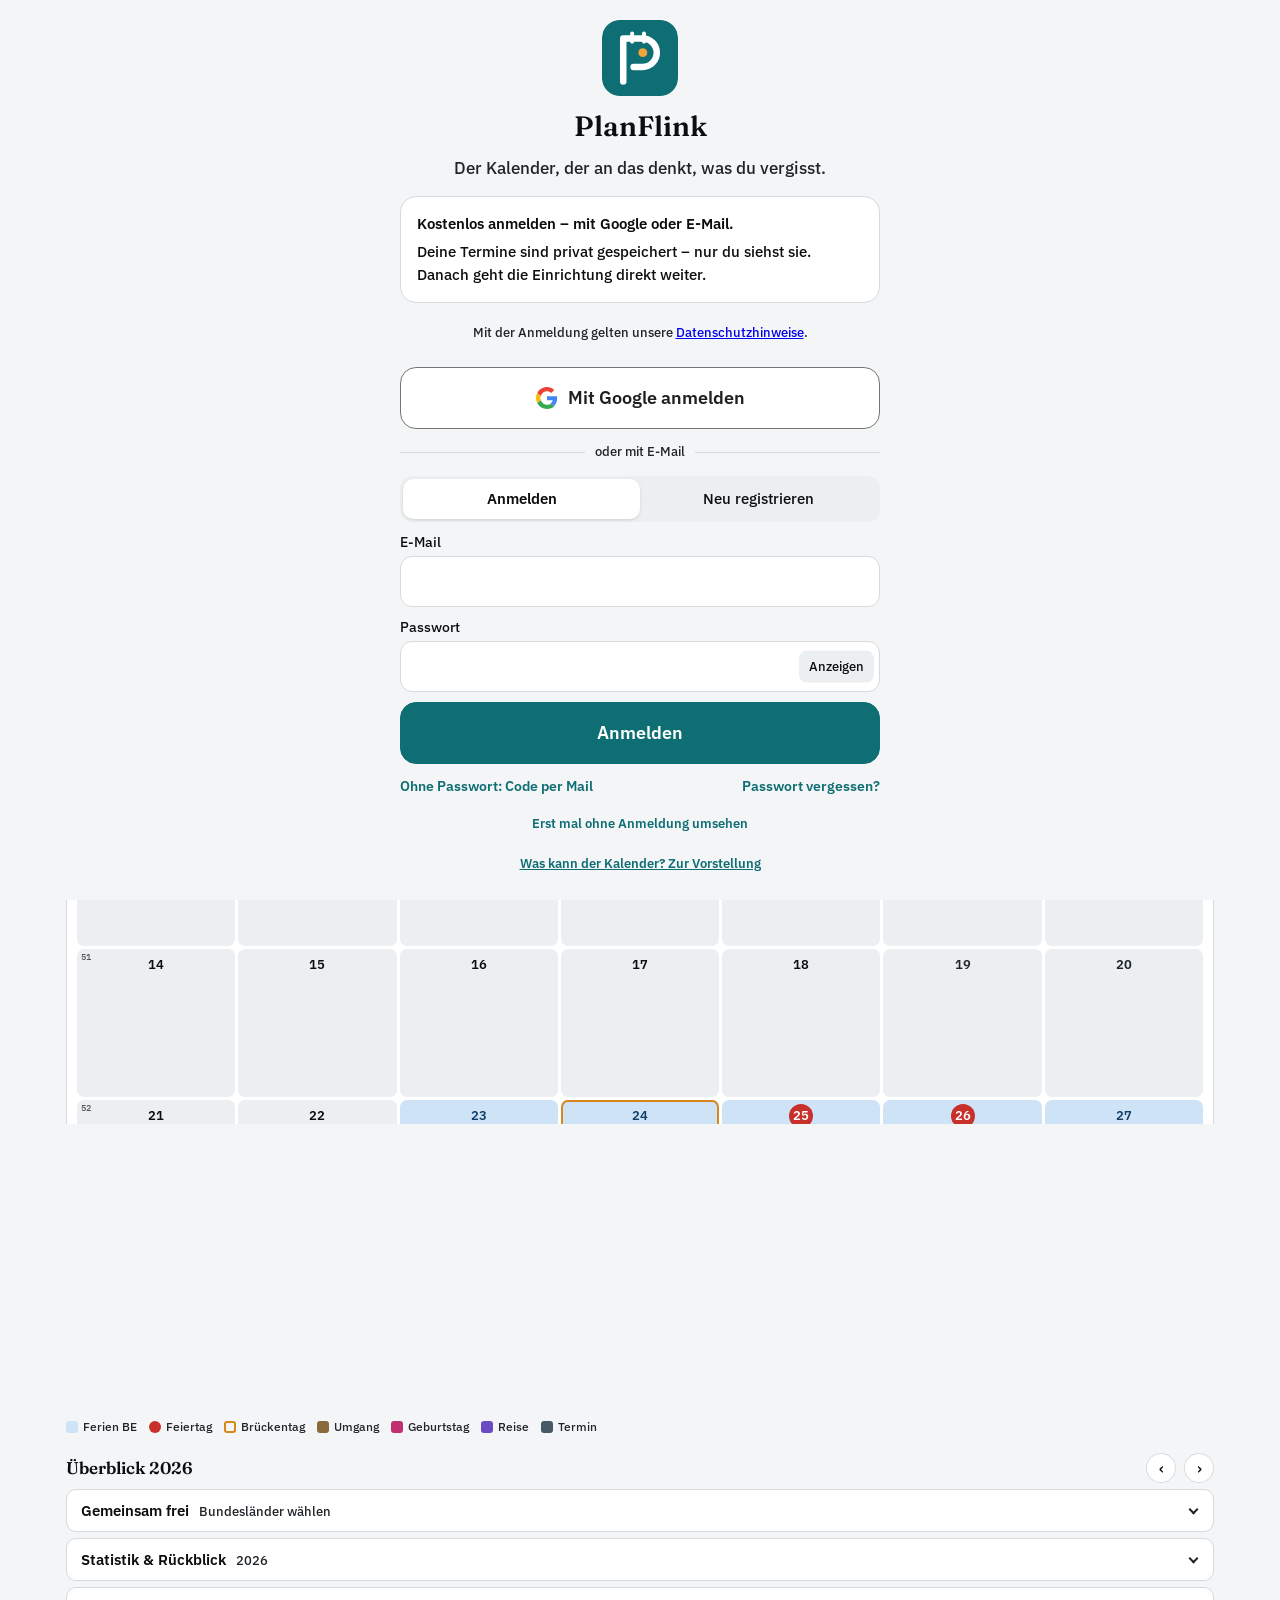
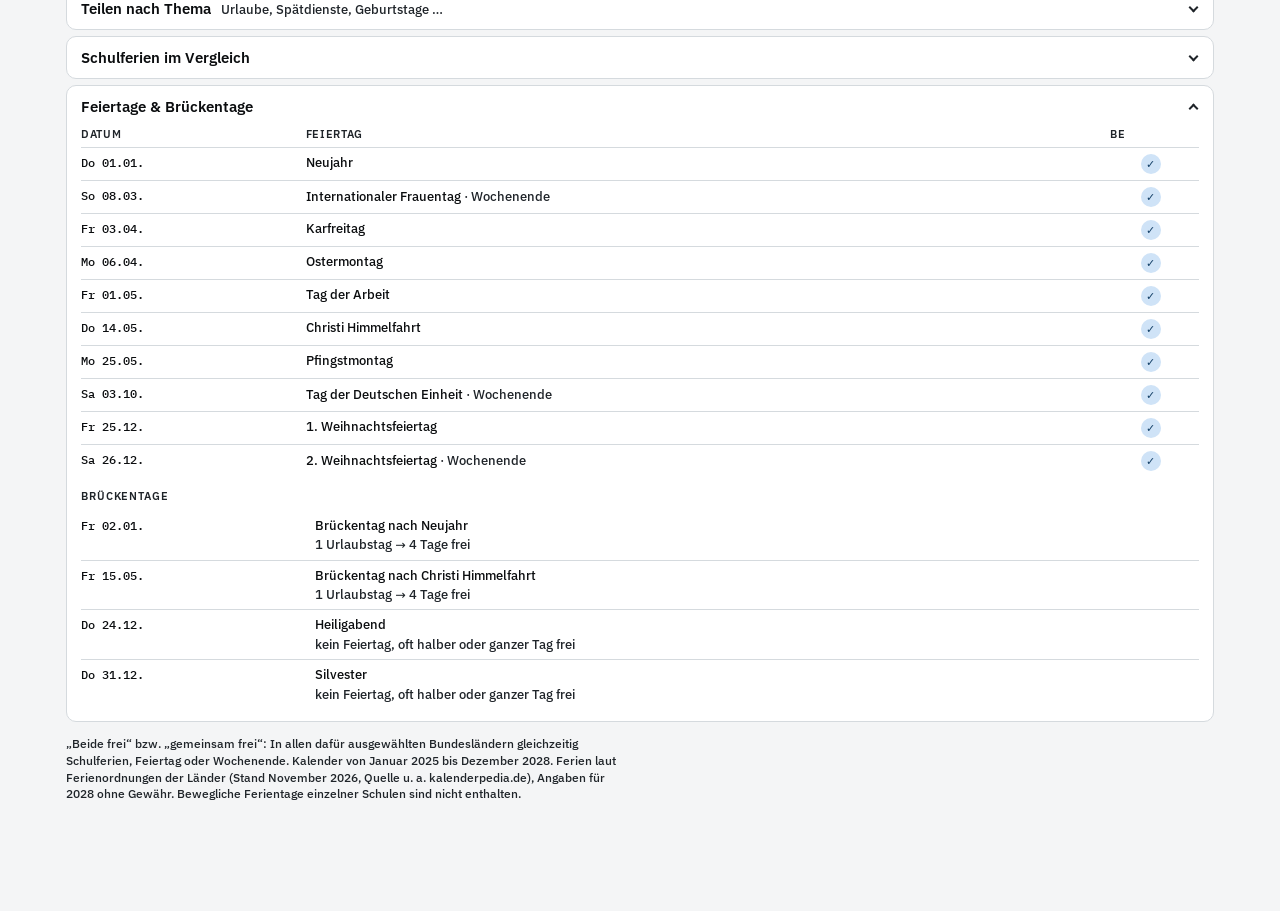
==== commit 10f47bfe: "Google-Blatt: Kalender nach Konto gruppiert mit E-Mail-Adresse; Vorab-Hinweis beim weiteren Konto Co" ====
--- a/app/index.html
+++ b/app/index.html
@@ -12,7 +12,7 @@
 @font-face{font-family:"IBM Plex Mono";font-weight:500;font-display:swap;src:url(/app/vendor/fonts/ibm-plex-mono-latin-500-normal.woff2) format("woff2")}
 </style>
 <script src="/app/supabase.js"></script>
-<script>window.MK_CFG = {"supabaseUrl":"https://vhwajjbrpibdurlovrrz.supabase.co","supabaseKey":"sb_publishable_wOU5-8_B56PuRY1vc0xORw_KN06k_45","workerUrl":"https://mein-kalender-ki.pseher.workers.dev","googleClientId":"566791454009-5a0uge7bp0841v6spfp4sipvhdn2t7vh.apps.googleusercontent.com"}; window.MK_BUILD = "20261122171341";</script>
+<script>window.MK_CFG = {"supabaseUrl":"https://vhwajjbrpibdurlovrrz.supabase.co","supabaseKey":"sb_publishable_wOU5-8_B56PuRY1vc0xORw_KN06k_45","workerUrl":"https://mein-kalender-ki.pseher.workers.dev","googleClientId":"566791454009-5a0uge7bp0841v6spfp4sipvhdn2t7vh.apps.googleusercontent.com"}; window.MK_BUILD = "20261123135921";</script>
 <script>
 // =================== Eigene App: Ersatz für die claude.ai-Schnittstellen ===================
 // Stellt window.claude.use(...) mit denselben Formen bereit, die der Kalender aus dem Artefakt kennt:
@@ -24,7 +24,7 @@
   // Google-Anmeldung direkt (ohne Umweg über die Supabase-Adresse): Rückkehr mit ?code=&state= hier abholen
   let G_PEND = null;
   try { const P = new URLSearchParams(location.search), st = P.get("state") || "", want = sessionStorage.getItem("mk-g-state") || "";
-    const ours = /^(login|cal)\.[\w-]{8,}$/.test(st);
+    const ours = /^(login|cal|acc)\.[\w-]{8,}$/.test(st);
     const used = (P.get("code") || "") && sessionStorage.getItem("mk-g-used") === P.get("code");
     if (ours && !used && (!want || st === want) && (P.get("code") || P.get("error"))) {
       if (P.get("code")) sessionStorage.setItem("mk-g-used", P.get("code"));
@@ -47,6 +47,16 @@
     let b = {}; try { const r = await fetch(CFG.workerUrl + "/google/exchange", { method: "POST", headers: { "Content-Type": "application/json" }, body: JSON.stringify({ code: G_PEND.code, redirect_uri: location.origin + "/app/" }) });
       b = await r.json().catch(() => ({})); if (!r.ok) return fail("Die Google-Anmeldung hat nicht geklappt. Bitte tippe noch einmal auf „Mit Google anmelden“."); }
     catch { return fail("Keine Verbindung – bitte noch einmal versuchen."); }
+    if (G_PEND.purpose === "acc") {   // weiteres Google-Konto: nur Kalender, keine Anmeldung, Hauptverbindung bleibt unberührt
+      if (!b.access_token || !/calendar/.test(b.scope || "")) return fail("Für das weitere Konto fehlt die Kalender-Freigabe – bitte noch einmal verbinden und beide Häkchen setzen.");
+      let email = ""; try { email = JSON.parse(atob(String(b.id_token || "").split(".")[1].replace(/-/g, "+").replace(/_/g, "/"))).email || ""; } catch {}
+      const me = (await sb.auth.getSession().catch(() => ({ data: {} }))).data?.session; if (!me) return fail("Bitte zuerst anmelden, dann das weitere Google-Konto verbinden.");
+      if (email && (me.user?.email || "").toLowerCase() === email.toLowerCase()) return fail("Das ist schon dein Hauptkonto – bitte beim Verbinden das andere Google-Konto auswählen.");
+      const L = accList(), ex = L.find(a => a.email && a.email === email), slot = ex ? ex.slot : [1, 2, 3, 4, 5].find(n => !L.some(a => a.slot === n));
+      if (!slot) return fail("Es können höchstens 5 weitere Google-Konten verbunden werden.");
+      const k = KS(slot); lsSet(k.at, b.access_token); lsSet(k.exp, String(Date.now() + Math.max(60, (b.expires_in || 3600) - 300) * 1000)); if (b.refresh_token) lsSet(k.rt, b.refresh_token);
+      accSave([...L.filter(a => a.slot !== slot), { slot, email }]); try { sessionStorage.setItem("mk-g-accnew", String(slot)); } catch {} try { window.dispatchEvent(new Event("mk-gacc")); } catch {}
+      if (b.refresh_token) setTimeout(() => gStore(b.refresh_token, slot, email), 0); return; }
     if (b.access_token && /calendar/.test(b.scope || "")) { lsSet(GK.at, b.access_token); lsSet(GK.exp, String(Date.now() + Math.max(60, (b.expires_in || 3600) - 300) * 1000)); if (b.refresh_token) lsSet(GK.rt, b.refresh_token); }
     const cur = (await sb.auth.getSession().catch(() => ({ data: {} }))).data?.session;
     if (G_PEND.purpose === "login" || !cur) { if (!b.id_token) return fail("Die Google-Anmeldung hat nicht geklappt. Bitte noch einmal versuchen.");
@@ -74,6 +84,8 @@
     try { sessionStorage.setItem("mk-g-state", st); } catch {}
     const q = new URLSearchParams({ client_id: CFG.googleClientId, redirect_uri: location.origin + "/app/", response_type: "code", scope, state: st, include_granted_scopes: "true", ...extra });
     location.assign("https://accounts.google.com/o/oauth2/v2/auth?" + q); return new Promise(() => {}); };
+  // Weiteres Google-Konto (andere E-Mail-Adresse) nur für den Kalender verbinden
+  window.mkAddGoogleAccount = () => gGo("acc", G_LOGIN + " " + G_SCOPES, { access_type: "offline", prompt: "consent select_account" });
   // Anmelden mit Google: nur Name und E-Mail – der Kalenderzugriff wird erst beim „Google Kalender verbinden“ erfragt
   window.mkSignIn = () => gGo("login", G_LOGIN, { prompt: "select_account" });
   window.mkSignInOld = (force) => sb.auth.signInWithOAuth({ provider: "google", options: { redirectTo: location.origin + "/app/", scopes: G_SCOPES, queryParams: { access_type: "offline", include_granted_scopes: "true", prompt: force || !lsGet(GK.rt) ? "consent" : "select_account" } } });
@@ -108,6 +120,10 @@
   window.mkAuthInfo = () => { const u = session?.user; return u ? { email: u.email || "", google: u.app_metadata?.provider === "google" || (u.identities || []).some(i => i.provider === "google"), pw: (u.identities || []).some(i => i.provider === "email") } : null; };
   // Google-Schlüssel aus der Anmeldung merken (nur in diesem Browser)
   const GK = { at: "mk-g-at", exp: "mk-g-exp", rt: "mk-g-rt" };
+  const KS = n => n ? { at: `mk-g${n}-at`, exp: `mk-g${n}-exp`, rt: `mk-g${n}-rt` } : GK;
+  const accList = () => { try { return JSON.parse(localStorage.getItem("mk-g-accs") || "[]").filter(a => a && a.slot); } catch { return []; } };
+  const accSave = L => { try { L.length ? localStorage.setItem("mk-g-accs", JSON.stringify(L)) : localStorage.removeItem("mk-g-accs"); } catch {} };
+  window.mkGAccounts = () => accList();
   const lsGet = k => { try { return localStorage.getItem(k) || ""; } catch { return ""; } };
   const lsSet = (k, v) => { try { v ? localStorage.setItem(k, v) : localStorage.removeItem(k); } catch {} };
   const keepGoogle = s => { if (!s?.provider_token) return; lsSet(GK.at, s.provider_token); lsSet(GK.exp, String(Date.now() + 50 * 60e3)); if (s.provider_refresh_token) lsSet(GK.rt, s.provider_refresh_token); };
@@ -117,6 +133,7 @@
     try { const r = await Promise.race([sb.auth.signOut(), new Promise(res => setTimeout(() => res({ error: "timeout" }), 4000))]); if (r?.error) await sb.auth.signOut({ scope: "local" }); } catch { try { await sb.auth.signOut({ scope: "local" }); } catch {} }
     try { Object.keys(localStorage).filter(k => /^sb-.*-auth-token/.test(k)).forEach(k => localStorage.removeItem(k)); } catch {}
     Object.values(GK).forEach(k => lsSet(k, "")); lsSet("mk-g-srv", ""); session = null;   // die Google-Verbindung bleibt fürs Konto beim Worker gemerkt
+    accList().forEach(a => Object.values(KS(a.slot)).forEach(k => lsSet(k, ""))); accSave([]);
     try { ["mk-wz-g", "mk-newpw", "mk-auth-err", "mk-g-none"].forEach(k => sessionStorage.removeItem(k)); } catch {}
     location.replace(location.origin + "/app/");
   };
@@ -261,7 +278,7 @@
   const GAPI = "https://www.googleapis.com/calendar/v3";
   const TZ = Intl.DateTimeFormat().resolvedOptions().timeZone || "Europe/Berlin";
   const gErr = (code, message) => Object.assign(new Error(message || code), { code });
-  let refreshing = null;
+  const refreshing = {};
   // Supabase-Anmeldung frisch halten: nach dem Aufwachen des Handys ist der alte Schlüssel oft schon abgelaufen
   async function freshSession(force) {
     try {
@@ -271,37 +288,44 @@
       if (s) session = s; return session || await ready;
     } catch { return session || await ready; }
   }
-  const gStore = async rt => { try { const s = await freshSession(); if (!s) return; const r = await fetch(CFG.workerUrl + "/google/store", { method: "POST", headers: { "Content-Type": "application/json", Authorization: "Bearer " + s.access_token }, body: JSON.stringify({ refresh_token: rt }) }); if (r.ok) lsSet("mk-g-srv", "1"); } catch {} };
+  const gStore = async (rt, slot = 0, email = "") => { try { const s = await freshSession(); if (!s) return; const r = await fetch(CFG.workerUrl + "/google/store", { method: "POST", headers: { "Content-Type": "application/json", Authorization: "Bearer " + s.access_token }, body: JSON.stringify({ refresh_token: rt, ...(slot ? { slot, email } : {}) }) }); if (r.ok && !slot) lsSet("mk-g-srv", "1"); } catch {} };
+  // weitere Konten: Liste vom Worker holen (anderes Gerät / nach dem Abmelden) und einzeln trennen
+  window.mkGAccSync = async () => { try { const s = await freshSession(); if (!s) return accList(); const r = await fetch(CFG.workerUrl + "/google/accounts", { method: "POST", headers: { "Content-Type": "application/json", Authorization: "Bearer " + s.access_token }, body: "{}" });
+    const b = await r.json().catch(() => ({})); if (r.ok && Array.isArray(b.accounts)) { const L = b.accounts.filter(a => a && a.slot).map(a => ({ slot: +a.slot, email: String(a.email || "") })); accList().filter(a => !L.some(x => x.slot === a.slot)).forEach(a => Object.values(KS(a.slot)).forEach(k => lsSet(k, ""))); accSave(L); } } catch {} return accList(); };
+  window.mkGoogleForgetAcc = async slot => { try { const s = await freshSession(); if (s) await fetch(CFG.workerUrl + "/google/forget", { method: "POST", headers: { "Content-Type": "application/json", Authorization: "Bearer " + s.access_token }, body: JSON.stringify({ slot }) }); } catch {}
+    const rt = lsGet(KS(slot).rt); if (rt) fetch("https://oauth2.googleapis.com/revoke", { method: "POST", headers: { "Content-Type": "application/x-www-form-urlencoded" }, body: new URLSearchParams({ token: rt }) }).catch(() => {});
+    Object.values(KS(slot)).forEach(k => lsSet(k, "")); accSave(accList().filter(a => a.slot !== slot)); [...CACHE.keys()].forEach(k => CACHE.delete(k)); };
   // Google-Verbindung trennen: beim Worker vergessen und bei Google widerrufen, lokal löschen
   window.mkGoogleForget = async () => { try { const s = await freshSession(); if (s) await fetch(CFG.workerUrl + "/google/forget", { method: "POST", headers: { "Content-Type": "application/json", Authorization: "Bearer " + s.access_token }, body: "{}" }); } catch {}
     const rt = lsGet(GK.rt); if (rt) fetch("https://oauth2.googleapis.com/revoke", { method: "POST", headers: { "Content-Type": "application/x-www-form-urlencoded" }, body: new URLSearchParams({ token: rt }) }).catch(() => {});
     Object.values(GK).forEach(k => lsSet(k, "")); lsSet("mk-g-srv", ""); try { sessionStorage.setItem("mk-g-none", session?.user?.id || "-"); } catch {} };
-  async function gToken(force) {
-    if (!force && lsGet(GK.at) && +lsGet(GK.exp) > Date.now()) return lsGet(GK.at);
-    const rt = lsGet(GK.rt); let none = false; try { none = !rt && sessionStorage.getItem("mk-g-none") === (session?.user?.id || "-"); } catch {}
-    if (!rt && (!session || none)) { window.mkGLast = lsGet(GK.at) ? "Google-Schlüssel abgelaufen, kein Erneuerungsschlüssel – bitte ab- und wieder anmelden" : "Google Kalender ist auf diesem Gerät nicht verbunden – bitte „Mit Google verbinden“ tippen"; throw gErr("needs_reauth"); }
-    refreshing ??= (async () => {
-      const call = async s => { try { return await fetch(CFG.workerUrl + "/google/token", { method: "POST", headers: { "Content-Type": "application/json", Authorization: "Bearer " + s?.access_token }, body: JSON.stringify({ refresh_token: rt }) }); }
-        catch { await new Promise(r => setTimeout(r, 1200)); return fetch(CFG.workerUrl + "/google/token", { method: "POST", headers: { "Content-Type": "application/json", Authorization: "Bearer " + s?.access_token }, body: JSON.stringify({ refresh_token: rt }) }); } };
+  async function gToken(force, slot = 0) {
+    const K = KS(slot);
+    if (!force && lsGet(K.at) && +lsGet(K.exp) > Date.now()) return lsGet(K.at);
+    const rt = lsGet(K.rt); let none = false; try { none = !slot && !rt && sessionStorage.getItem("mk-g-none") === (session?.user?.id || "-"); } catch {}
+    if (!rt && (!session || none)) { window.mkGLast = lsGet(K.at) ? "Google-Schlüssel abgelaufen, kein Erneuerungsschlüssel – bitte ab- und wieder anmelden" : "Google Kalender ist auf diesem Gerät nicht verbunden – bitte „Mit Google verbinden“ tippen"; throw gErr("needs_reauth"); }
+    refreshing[slot] ??= (async () => {
+      const call = async s => { try { return await fetch(CFG.workerUrl + "/google/token", { method: "POST", headers: { "Content-Type": "application/json", Authorization: "Bearer " + s?.access_token }, body: JSON.stringify({ refresh_token: rt, ...(slot ? { slot } : {}) }) }); }
+        catch { await new Promise(r => setTimeout(r, 1200)); return fetch(CFG.workerUrl + "/google/token", { method: "POST", headers: { "Content-Type": "application/json", Authorization: "Bearer " + s?.access_token }, body: JSON.stringify({ refresh_token: rt, ...(slot ? { slot } : {}) }) }); } };
       let r = await call(await freshSession()).catch(() => null);
       if (r && r.status === 401) { const nb = await r.clone().json().catch(() => ({})); if (nb.code === "not_signed_in") r = await call(await freshSession(true)).catch(() => null); }   // Anmeldung über Nacht abgelaufen → einmal erneuern
       if (!r) { window.mkGLast = "Worker nicht erreichbar (kein Netz?)"; throw gErr("upstream_error"); }
       const b = await r.json().catch(() => ({}));
-      if (!r.ok || !b.access_token) { window.mkGLast = `Erneuern über den Worker: ${r.status} ${b.code || ""}${b.detail ? " – " + b.detail : ""}`; if (b.code === "invalid_grant") { lsSet(GK.rt, ""); lsSet(GK.at, ""); } if (b.code === "no_token") { window.mkGLast = "Google Kalender ist noch nicht verbunden – bitte „Mit Google verbinden“ tippen"; try { sessionStorage.setItem("mk-g-none", session?.user?.id || "-"); } catch {} }
+      if (!r.ok || !b.access_token) { window.mkGLast = `Erneuern über den Worker: ${r.status} ${b.code || ""}${b.detail ? " – " + b.detail : ""}`; if (b.code === "invalid_grant") { lsSet(K.rt, ""); lsSet(K.at, ""); } if (b.code === "no_token") { window.mkGLast = "Google Kalender ist noch nicht verbunden – bitte „Mit Google verbinden“ tippen"; try { sessionStorage.setItem("mk-g-none", session?.user?.id || "-"); } catch {} }
         throw gErr(b.code === "invalid_grant" || b.code === "no_token" ? "needs_reauth" : "upstream_error"); }
-      if (rt && !lsGet("mk-g-srv")) gStore(rt);   // ältere Verbindung einmalig fürs Konto merken
-      lsSet(GK.at, b.access_token); lsSet(GK.exp, String(Date.now() + Math.max(60, (b.expires_in || 3600) - 300) * 1000)); return b.access_token;
-    })().finally(() => { refreshing = null; });
-    return refreshing;
+      if (!slot && rt && !lsGet("mk-g-srv")) gStore(rt);   // ältere Verbindung einmalig fürs Konto merken
+      lsSet(K.at, b.access_token); lsSet(K.exp, String(Date.now() + Math.max(60, (b.expires_in || 3600) - 300) * 1000)); return b.access_token;
+    })().finally(() => { refreshing[slot] = null; });
+    return refreshing[slot];
   }
-  async function gFetch(path, { method = "GET", body, signal } = {}, retry = true) {
+  async function gFetch(path, { method = "GET", body, signal, slot = 0 } = {}, retry = true) {
     let r;
-    const go = async () => fetch(GAPI + path, { method, signal, headers: { Authorization: "Bearer " + await gToken(), ...(body ? { "Content-Type": "application/json" } : {}) }, body: body ? JSON.stringify(body) : undefined });
+    const go = async () => fetch(GAPI + path, { method, signal, headers: { Authorization: "Bearer " + await gToken(false, slot), ...(body ? { "Content-Type": "application/json" } : {}) }, body: body ? JSON.stringify(body) : undefined });
     try { r = await go(); }
     catch (e) { if (e?.code) throw e; if (signal?.aborted) throw gErr("upstream_error");
       await new Promise(res => setTimeout(res, 1200));                         // Netz nach dem Aufwachen noch nicht da → einmal nachfassen
       try { r = await go(); } catch (e2) { if (e2?.code) throw e2; window.mkGLast = "Google nicht erreichbar (Netz?)"; throw gErr("upstream_error"); } }
-    if (r.status === 401 && retry) { lsSet(GK.exp, "0"); await gToken(true); return gFetch(path, { method, body, signal }, false); }
+    if (r.status === 401 && retry) { lsSet(KS(slot).exp, "0"); await gToken(true, slot); return gFetch(path, { method, body, signal, slot }, false); }
     if (r.status === 204) return {};
     const b = await r.json().catch(() => ({}));
     if (!r.ok) window.mkGLast = `Google ${r.status}: ${b?.error?.message || b?.error?.status || ""}`.slice(0, 300);
@@ -312,7 +336,8 @@
     return b;
   }
   const rfc = local => new Date(local).toISOString();                       // "2026-11-20T00:00:00" (Ortszeit) → UTC
-  const cal = i => encodeURIComponent(i?.calendarId || "primary");
+  const sp = i => { const m = String(i?.calendarId || "").match(/^acc(\d)~(.+)$/); return m ? [+m[1], m[2]] : [0, i?.calendarId || "primary"]; };   // „acc2~xyz“ = Kalender xyz im weiteren Konto 2
+  const cal = i => encodeURIComponent(sp(i)[1]), sl = i => sp(i)[0];
   const when = (i, k, partial) => i.allDay ? { date: String(i[k]).slice(0, 10), ...(partial ? { dateTime: null, timeZone: null } : {}) } : { dateTime: i[k], timeZone: TZ, ...(partial ? { date: null } : {}) };   // PATCH mischt Felder: das jeweils andere ausdrücklich leeren
   const evBody = (i, partial) => { const b = {};
     if (i.summary != null) b.summary = i.summary; if (i.description != null) b.description = i.description; if (i.location != null) b.location = i.location;
@@ -321,19 +346,24 @@
     if (i.recurrenceData) b.recurrence = i.recurrenceData; if (i.id && !partial) b.id = i.id; if (i.status) b.status = i.status; return b; };
   const TOOLS = {
     async list_calendars() { const b = await gFetch("/users/me/calendarList?maxResults=250");
-      return { calendars: (b.items || []).map(c => ({ id: c.id, summary: c.summaryOverride || c.summary || c.id, primary: !!c.primary, accessRole: c.accessRole, backgroundColor: c.backgroundColor })) }; },
+      const out = (b.items || []).map(c => ({ id: c.id, summary: c.summaryOverride || c.summary || c.id, primary: !!c.primary, accessRole: c.accessRole, backgroundColor: c.backgroundColor }));
+      for (const a of accList()) { try { const x = await gFetch("/users/me/calendarList?maxResults=250", { slot: a.slot });
+        (x.items || []).forEach(c => { if (out.some(o => o.id === c.id)) return;   // schon über das Hauptkonto sichtbar (freigegeben)
+          out.push({ id: `acc${a.slot}~${c.id}`, summary: c.primary ? (a.email || c.summary || c.id) : `${c.summaryOverride || c.summary || c.id} (${a.email || "weiteres Konto"})`, accessRole: c.accessRole, backgroundColor: c.backgroundColor, acc: a.slot, accEmail: a.email }); }); }
+        catch (e) { out.push({ id: `acc${a.slot}~primary`, summary: `${a.email || "Weiteres Konto"} – bitte neu verbinden`, accessRole: "reader", acc: a.slot, accEmail: a.email, broken: true }); } }
+      return { calendars: out }; },
     async list_events(i, signal) { const q = new URLSearchParams({ singleEvents: "true", maxResults: String(Math.min(2500, i.pageSize || 250)) });
       if (i.startTime) q.set("timeMin", rfc(i.startTime)); if (i.endTime) q.set("timeMax", rfc(i.endTime));
       if (i.orderBy === "startTime") q.set("orderBy", "startTime"); if (i.pageToken) q.set("pageToken", i.pageToken); if (i.query) q.set("q", i.query);
       (i.eventType || []).forEach(t => q.append("eventTypes", String(t).toLowerCase()));
       // Alle Seiten holen (Google liefert höchstens 2500 je Seite) – sonst fehlen bei vollen Kalendern die letzten Wochen eines Abschnitts
       if ((i.pageSize || 250) >= 250 && !i.pageToken) q.set("maxResults", "2500");
-      let b = await gFetch(`/calendars/${cal(i)}/events?${q}`, { signal }), items = b.items || [], summary = b.summary || "";
-      for (let n = 0; b.nextPageToken && !i.pageToken && (i.pageSize || 250) >= 250 && n < 8; n++) { q.set("pageToken", b.nextPageToken); b = await gFetch(`/calendars/${cal(i)}/events?${q}`, { signal }); items = items.concat(b.items || []); }
+      let b = await gFetch(`/calendars/${cal(i)}/events?${q}`, { signal, slot: sl(i) }), items = b.items || [], summary = b.summary || "";
+      for (let n = 0; b.nextPageToken && !i.pageToken && (i.pageSize || 250) >= 250 && n < 8; n++) { q.set("pageToken", b.nextPageToken); b = await gFetch(`/calendars/${cal(i)}/events?${q}`, { signal, slot: sl(i) }); items = items.concat(b.items || []); }
       return { events: items, nextPageToken: i.pageToken ? b.nextPageToken || "" : "", summary }; },
-    async create_event(i) { return gFetch(`/calendars/${cal(i)}/events?sendUpdates=none`, { method: "POST", body: evBody(i) }); },
-    async update_event(i) { return gFetch(`/calendars/${cal(i)}/events/${encodeURIComponent(i.eventId)}?sendUpdates=none`, { method: "PATCH", body: evBody(i, true) }); },
-    async delete_event(i) { return gFetch(`/calendars/${cal(i)}/events/${encodeURIComponent(i.eventId)}?sendUpdates=none`, { method: "DELETE" }); },
+    async create_event(i) { return gFetch(`/calendars/${cal(i)}/events?sendUpdates=none`, { method: "POST", body: evBody(i), slot: sl(i) }); },
+    async update_event(i) { return gFetch(`/calendars/${cal(i)}/events/${encodeURIComponent(i.eventId)}?sendUpdates=none`, { method: "PATCH", body: evBody(i, true), slot: sl(i) }); },
+    async delete_event(i) { return gFetch(`/calendars/${cal(i)}/events/${encodeURIComponent(i.eventId)}?sendUpdates=none`, { method: "DELETE", slot: sl(i) }); },
   };
   const CACHE = new Map();                                                   // tool|input → { t, v }
   async function callTool(_server, tool, input = {}, opts = {}) {
@@ -556,6 +586,7 @@
 .thead { display: grid; gap: 4px; justify-items: start; } .thead b { font-size: 17px; } .thead span { color: var(--muted); font-size: 14px; } .thead .btn { margin-top: 6px; }
 #search-btn.on { background: var(--fg); color: var(--bg, #fff); } .q-end { display: block; margin: 6px 2px 0; font-weight: 600; }
 @media (min-width: 641px) { #bigmonth:not(.moving) .wb .ch[data-occ] { pointer-events: auto; cursor: pointer; } #bigmonth:not(.moving) .wb .ch[data-occ]:hover { filter: brightness(.95); } }
+.gsteps { margin: 12px 0; padding-left: 22px; display: grid; gap: 10px; font-size: 15px; } .gsteps a { color: var(--accent); }
 .tcard { margin: 10px 0 6px; padding: 10px 12px; border-radius: 12px; background: var(--soft); }
 .tcard .tp-h, .tplan .tp-h { font-size: 12px; font-weight: 700; letter-spacing: .08em; text-transform: uppercase; color: var(--muted); }
 .tcard .tp-h { display: flex; justify-content: space-between; align-items: baseline; gap: 8px; } .tp-re { font-size: 13px; letter-spacing: 0; text-transform: none; font-weight: 600; }
@@ -758,6 +789,10 @@
 .mlink:hover { text-decoration: underline; }
 .setrow { color: var(--fg); font-size: 14px; }
 .setrow .sw { margin-right: 2px; }
+.gacc-h { display: flex; align-items: center; gap: 10px; margin: 12px 0 4px; padding-top: 10px; border-top: 1px solid var(--line); }
+.lbl + .gacc-h { border-top: 0; padding-top: 0; margin-top: 6px; }
+.gacc-h > span { flex: 1; min-width: 0; overflow-wrap: anywhere; display: grid; font-size: 14px; }
+.gacc-h small { color: var(--muted); font-size: 12px; }
 @media (max-width: 640px) {
   .bm { padding: 8px 6px 6px; }
   .mg { grid-template-columns: repeat(7, minmax(0, 1fr)); gap: 2px; }
@@ -4484,7 +4519,20 @@
 // ---- Zug-Wächter: Zugnummer + Bahnhof im Termin → der Server prüft live und meldet Verspätung/Gleis/Ausfall ----
 const TRAIN_RE = /\b(ICE|ECE|IC|EC|RJX|RJ|NJ|EN|FLX|IRE|MEX|RE|RB)\s?-?(\d{1,5})\b/i;
 // Google-Termin für Zug-/Flug-Erkennung: Beschreibung (z. B. vom DB Navigator) als Notiz, Google-Ort als Ort
-const gv = e => e?.type === "google" ? { ...e, note: e.desc || "", place: e.note || "" } : e;
+const gv = (e, o) => { if (e?.type !== "google") return e; const from = o ? iso(o.a) : e.from || ""; const v = { ...e, from, note: e.desc || "", place: e.note || "" }; const L = dbLegs(v.note, from); if (L.length) v.legs = L; return v; };
+// Verbindung im Format des DB Navigators („S41 / Nach … / Ab 16:54 Berlin-Halensee, Gleis 1 / An 16:57 …“) → Teilstrecken
+function dbLegs(txt, date) {
+  const T = String(txt || ""); if (!/^\s*ab\s+\d{1,2}:\d{2}\s/im.test(T) || !/^\s*an\s+\d{1,2}:\d{2}\s/im.test(T)) return [];
+  const dm = T.match(/\b(\d{1,2})\.(\d{1,2})\.(\d{4})\b/), d0 = dm ? `${dm[3]}-${p2(+dm[2])}-${p2(+dm[1])}` : String(date || "").slice(0, 10); if (!parseIso(d0)) return [];
+  const out = []; let day = d0, last = null;
+  const at = t => { let x = `${day}T${hm5(t)}`; if (last && x < last) { day = iso(addDays(parseIso(day), 1)); x = `${day}T${hm5(t)}`; } last = x; return x; };
+  for (const blk of T.split(/\n\s*\n/)) {
+    const lines = blk.split("\n").map(x => x.trim()).filter(Boolean); const ab = lines.find(x => /^ab\s+\d/i.test(x)), an = lines.find(x => /^an\s+\d/i.test(x)); if (!ab || !an) continue;
+    const no = (lines[0].match(/^([A-Z]{1,4})\s?(\d{1,5})\b/) || []).slice(1).join(" ").trim(); if (!no) continue;
+    const pa = ab.match(/^ab\s+(\d{1,2}:\d{2})\s+(.+?)(?:,\s*gleis\s+(\S+))?$/i), pn = an.match(/^an\s+(\d{1,2}:\d{2})\s+(.+?)(?:,\s*gleis\s+(\S+))?$/i); if (!pa || !pn) continue;
+    out.push({ m: /^(ICE|IC|EC|RJ|RJX|NJ|EN|ECE|FLX|ES|TGV)\b/.test(no) ? "zug" : "zug", no, von: pa[2].trim(), ab: at(pa[1]), nach: pn[2].trim(), an: at(pn[1]), info: [pa[3] ? `ab Gl. ${pa[3]}` : "", pn[3] ? `an Gl. ${pn[3]}` : ""].filter(Boolean).join(" · "), ref: "" }); }
+  return out.slice(0, 6);
+}
 const trainOf = e => { const m = [e.title, e.note, e.place].filter(Boolean).join(" · ").match(TRAIN_RE); return m ? `${m[1].toUpperCase()} ${m[2]}` : ""; };
 const STOPW = /^(vom|von|am|an|zum|zur|zu|ab|nach|in|im|bei|aus|abholen|hin|bringen|der|die|das|den)$/i;
 function stationOf(e) {
@@ -4515,8 +4563,8 @@
   const extra = F ? (s.bag ? ` · Band ${esc(s.bag)}` : s.kind === "dep" && s.pl ? ` · Gate ${esc(s.pl)}` : s.term ? ` · T${esc(s.term)}` : "") : s.pl ? ` · Gl. ${esc(s.pl)}` : "";
   return ` <span class="trb ${cls}" title="${esc(s.c ? "fällt aus" : s.d ? `+${s.d} Min.` : "pünktlich")}">${c}${t ? " " + esc(t) : ""}${extra}</span>`; }
 // ausführlich im Termin
-function trainDetail(o) { if (o.ev.type === "google") o = { ...o, ev: gv(o.ev) }; const P = (o.ev.legs || []).length > 1;
-  return trainDetail0(o) + connDetail(o.ev, P ? o.ev.from : iso(o.a), P ? `${String(o.ev.id).replace(/[^\w]/g, "").slice(-24)}-p` : trainKey(o), P ? null : TRST[trainKey(o)]); }
+function trainDetail(o) { if (o.ev.type === "google") o = { ...o, ev: gv(o.ev, o) }; else if (!(o.ev.legs || []).length && o.ev.note) { const D = dbLegs(o.ev.note, o.ev.from); if (D.length) o = { ...o, ev: { ...o.ev, legs: D } }; } const P = (o.ev.legs || []).length > 1;
+  return (P || (o.ev.legs || []).length ? "" : trainDetail0(o)) + connDetail(o.ev, P ? o.ev.from : iso(o.a), P ? `${String(o.ev.id).replace(/[^\w]/g, "").slice(-24)}-p` : trainKey(o), P ? null : TRST[trainKey(o)]); }
 function connDetail(e, date, base, main) {
   const C = connOf(e, date); if (!C.length) return "";
   const hm = d => d.toLocaleTimeString("de-DE", { hour: "2-digit", minute: "2-digit" });
@@ -4566,7 +4614,8 @@
 }
 // Teilstrecken aus der Notiz (Hin-/Rückfahrt, Umstiege): „Rückfahrt So 29.11., 13:59 Uhr ab Rostock Hbf (IC 2239)“ oder „LH 2420: MUC 21:40 → ARN 23:55“
 function tripLegs(e) {
-  if ((e.legs || []).length) return e.legs.filter(l => ["zug", "flug"].includes(l.m) && l.no).map(l => ({ train: l.no, st: l.von, date: l.ab.slice(0, 10), time: l.ab.slice(11, 16), prefer: "dep", ...(l.m === "flug" ? { mode: "flug" } : {}) })).slice(0, 6);
+  if (!(e.legs || []).length && e.note) { const D = dbLegs(e.note, e.from); if (D.length) e = { ...e, legs: D }; }
+  if ((e.legs || []).length) return e.legs.filter(l => ["zug", "flug"].includes(l.m) && l.no).map(l => ({ train: l.no, st: l.von.replace(/\s*\((S|U)\)\s*$/i, ""), date: l.ab.slice(0, 10), time: l.ab.slice(11, 16), prefer: "dep", ...(l.m === "flug" ? { mode: "flug" } : {}) })).slice(0, 6);
   const legs = [], y0 = (e.from || iso(TODAY)).slice(0, 4); let last = null;
   for (const seg of String(e.note || "").split(/\s·\s|;|\n/)) {
     const tm = seg.match(/(?<![\d.])(\d{1,2})[:.](\d{2})(?![.\d])\s*(?:uhr)?/i); if (!tm) continue;
@@ -4588,9 +4637,10 @@
 const hm5 = t => String(t).replace(".", ":").padStart(5, "0");
 const stNorm = t => String(t || "").toLowerCase().replace(/hauptbahnhof/g, "hbf").replace(/[^a-zäöüß]/g, "");
 function connOf(e, date) {
+  if (!(e.legs || []).length && e.note) { const D = dbLegs(e.note, e.from || date); if (D.length) e = { ...e, legs: D }; }
   const out = [], main = trainOf(e), seen = new Set(), add = c => { const k = `${c.train}|${stNorm(c.st)}`.replace(/\s/g, ""); if (seen.has(k)) return; seen.add(k); out.push(c); };
-  const L = (e.legs || []).filter(l => ["zug", "flug"].includes(l.m) && l.no);
-  for (let i = 0; i + 1 < L.length; i++) { const a = L[i], b = L[i + 1]; if (!a.an || b.m !== "zug" || stNorm(a.nach).slice(0, 6) !== stNorm(b.von).slice(0, 6) && !(a.m === "flug" && /flughafen|airport|fernbahnhof/i.test(b.von))) continue;
+  const L = (e.legs || []).filter(l => ["zug", "flug"].includes(l.m) && l.no);   // auch S-Bahn (S 41)
+  for (let i = 0; i + 1 < L.length; i++) { const a = L[i], b = L[i + 1]; const sn = x => stNorm(String(x).replace(/\(.*?\)/g, "")); if (!a.an || b.m !== "zug" || !(sn(a.nach) === sn(b.von) || sn(a.nach).startsWith(sn(b.von)) || sn(b.von).startsWith(sn(a.nach))) && !(a.m === "flug" && /flughafen|airport|fernbahnhof/i.test(b.von))) continue;
     const gap = (Date.parse(b.ab) - Date.parse(a.an)) / 60e3; if (gap < -5 || gap > 180) continue;   // auch über Mitternacht (volles Datum)
     add({ st: b.von, date: a.an.slice(0, 10), ddate: b.ab.slice(0, 10), arr: a.an.slice(11, 16), dep: b.ab.slice(11, 16), pl: "", prev: a.no, prevFlight: a.m === "flug", train: b.no, min: a.m === "flug" ? 45 : 5 }); }
   if (main && !L.length) { let prev = main;   // Notiz: jeder Umstieg nimmt den vorherigen Zug als Zubringer
@@ -4617,7 +4667,7 @@
       if (l.mode === "flug" && !flightAllowed()) return;
       W.push({ id, train: l.train, st: l.st, at: at.toISOString(), title: evName(e).slice(0, 30), prefer: l.prefer, ...(l.mode ? { mode: "flug" } : {}) }); });
     if (L.length) seen.add("ev:" + e.id); }
-  OCC.filter(o => !seen.has("ev:" + o.ev.id) && o.ev.time && o.a >= addDays(TODAY, -1) && o.a <= addDays(TODAY, 3)).forEach(o => { o = o.ev.type === "google" ? { ...o, ev: gv(o.ev) } : o;
+  OCC.filter(o => !seen.has("ev:" + o.ev.id) && o.ev.time && o.a >= addDays(TODAY, -1) && o.a <= addDays(TODAY, 3)).forEach(o => { if (o.ev.type === "google") { const E = gv(o.ev, o); if ((E.legs || []).length >= 2) return; o = { ...o, ev: E }; }
     const rt = !flightOf(o.ev) && (o.ev.flight || o.ev.mode === "flug" || o.ev.pick?.mode === "flug" || FLIGHT_RE.test([o.ev.title, o.ev.note].join(" "))) ? flightRoute(o.ev) : null;
     const CC = !flightOf(o.ev) && o.ev.pick?.dir === "arr" ? connOf(o.ev, iso(o.a)) : [];
     const fl = flightOf(o.ev) || (rt ? `${rt.al ? rt.al + " " : ""}${rt.dep}→${rt.arr}` : ""), train = fl || (CC.length ? CC[CC.length - 1].train : trainOf(o.ev)); /* Abholen mit Umstiegen: der letzte Zug kommt am Abholbahnhof an */ if (!train) return; const st = fl ? (rt ? rt.dep : (o.ev.place || "").split(",")[0].trim()) : stationOf(o.ev); if (!st && !fl) return;
@@ -4628,8 +4678,12 @@
     if (fl && !flightAllowed()) return;
     W.push({ id, train, st, at: at.toISOString(), title: evName(o.ev).slice(0, 30), prefer: o.ev.pick?.dir || (fl && o.ev.type === "trip" ? "dep" : prefer), ...(fl ? { mode: "flug" } : {}), ...(rt ? { route: rt } : {}) });
     if (!fl) connWatch(o.ev, iso(o.a), id, W); });
+  // Google-Termine mit Verbindung (DB Navigator): jede Teilstrecke und die Umstiege beobachten
+  OCC.filter(o => o.ev.type === "google" && o.a >= addDays(TODAY, -1) && o.a <= addDays(TODAY, 3)).forEach(o => { const E = gv(o.ev, o); if ((E.legs || []).length < 2) return;
+    tripLegs(E).forEach((l, i) => { const at = atOf(l.date, l.time); if (!at || at.getTime() < Date.now() - 30 * 60e3) return; W.push({ id: legKey(E, l, i), train: l.train, st: l.st, at: at.toISOString(), title: evName(E).slice(0, 30), prefer: "dep" }); });
+    connWatch(E, E.from, `${String(E.id).replace(/[^\w]/g, "").slice(-24)}-p`, W); });
   // Reisen mit Reiseplan: Umstiege zwischen aufeinanderfolgenden Zügen
-  for (const e of EV) if ((e.legs || []).length > 1) connWatch(e, e.from, `${String(e.id).replace(/[^\w]/g, "").slice(-24)}-p`, W);
+  for (const e0 of EV) { const e = (e0.legs || []).length ? e0 : { ...e0, legs: dbLegs(e0.note, e0.from) }; if ((e.legs || []).length > 1) connWatch(e, e.from, `${String(e.id).replace(/[^\w]/g, "").slice(-24)}-p`, W); }
   const ck = w => `${w.train}|${w.at}|${w.prefer}`, hasConn = new Set(W.filter(w => w.conn).map(ck));
   return W.filter(w => w.conn || !hasConn.has(ck(w))).sort((a, b) => a.at < b.at ? -1 : 1).slice(0, 10);   // gleiche Fahrt nicht doppelt beobachten
 }
@@ -4843,7 +4897,8 @@
   const item = (title, sub, m) => (m ? meta : items).push(`<li><i style="background:${colorOf(e)}"></i><div><b>${esc(title)}</b>${sub ? `<div class="note">${esc(sub)}</div>` : ""}</div></li>`);
   item(TYPES[e.type].label + (e.repeat !== "none" ? ` · ${repLabel(e.repeat)}` : ""), ageTxt(o), 1);
   if (e.who) item(`👤 für ${e.who}`, "");
-  const plan = tripPlan(o);
+  const DBL = !(e.legs || []).length && e.note ? dbLegs(e.note, e.from) : [];
+  const plan = DBL.length ? tripPlan({ ...o, ev: { ...e, legs: DBL } }).replace("Reiseplan", isT ? "Reiseplan" : "Verbindung") : tripPlan(o);
   let noteHtml = "", hintsHtml = "", factsHtml = "";
   if (isT) {
     const nz = t => String(t || "").toLowerCase().replace(/[^a-z0-9äöüß]/g, ""), P0 = nz(e.place);
@@ -4879,7 +4934,7 @@
     const metaHtml = meta.length ? `<div class="tcard tmeta">${meta.join("").replace(/<li>/g, "<div class=\"tm\">").replace(/<\/li>/g, "</div>")}</div>` : "";
     const noteFirst = !(e.legs || []).length && !(e.facts || []).length;
     const tasks = items.length ? `<ul class="sheet-list">${items.join("")}</ul>` : "";
-    openSheet(evName(e), `${rngTxt(o.a, o.b, true)}${timeTxt(e) ? " · " + timeTxt(e) + " Uhr" : ""}`, `${trainDetail(o)}${cta}${plan}${factsHtml}${noteFirst ? noteHtml : ""}${tasks}${packRow}<div id="place-sug" hidden></div>${moreBox(e, hintsHtml + (noteFirst ? "" : noteHtml) + docsBox(e) + metaHtml + qcol, [hintsHtml && "Gut zu wissen", !noteFirst && noteHtml && "Notiz"])}${acts}`, "event", { id: e.id, a: iso(o.a) });
+    openSheet(evName(e), `${rngTxt(o.a, o.b, true)}${timeTxt(e) ? " · " + timeTxt(e) + " Uhr" : ""}`, `${cta}${plan}${trainDetail(o)}${factsHtml}${noteFirst ? noteHtml : ""}${tasks}${packRow}<div id="place-sug" hidden></div>${moreBox(e, hintsHtml + (noteFirst ? "" : noteHtml) + docsBox(e) + metaHtml + qcol, [hintsHtml && "Gut zu wissen", !noteFirst && noteHtml && "Notiz"])}${acts}`, "event", { id: e.id, a: iso(o.a) });
     if (canWrite && placeCand(o)) fillPlaceSug(o); return; }
   // Das Wichtigste je Art ganz oben
   const rel = n => n === 0 ? "heute" : n === 1 ? "morgen" : n > 0 ? `in ${n} Tagen` : `vor ${-n} Tagen`, dn = dayDiff(TODAY, o.a), wdt = `${WDL[o.a.getDay()]}, ${fmt(o.a)}`;
@@ -6214,16 +6269,21 @@
 function gCachePut(k, events) { try {
   const slim = events.map(e => ({ id: e.id, status: e.status, summary: e.summary, description: e.description ? String(e.description).slice(0, 8000) : undefined, location: e.location, start: e.start, end: e.end, recurringEventId: e.recurringEventId, htmlLink: e.htmlLink, created: e.created, updated: e.updated, creator: e.creator, colorId: e.colorId }));
   store.set("ft-gc-" + k, JSON.stringify({ t: Date.now(), e: slim })); } catch {} }
+let gAccSynced = false;
 async function initGoogle() {
   clearTimeout(gRetryT);
+  if (APP && window.mkAuthErr && !gAccSynced && window.mkGAccounts) setTimeout(() => toast(window.mkAuthErr), 600);   // z. B. falsches Konto beim Verbinden gewählt
+  if (APP && window.mkGAccSync && !gAccSynced) { gAccSynced = true;   // weitere Google-Konten: Liste vom Server (z. B. neues Gerät)
+    try { const was = JSON.stringify(window.mkGAccounts()), now = JSON.stringify(await withTimeout(window.mkGAccSync(), 8000)); if (was !== now) await mcp.invalidate(GSERVER, "list_calendars"); } catch {} }
   let cached = null; try { cached = JSON.parse(store.get("ft-gcals") || "null"); } catch {}
   if (Array.isArray(cached) && cached.length && gState !== "ok") { gCals = cached; gState = "ok"; renderGPill(); renderAll(); }
   else if (gState !== "ok") { gState = "loading"; renderGPill(); }
   try {
     const r = await withTimeout(mcp.callTool(GSERVER, "list_calendars", {}, { cache: { staleTime: 10 * 60e3, gcTime: 24 * 3600e3 } }), 15000);
     const list = Array.isArray(r?.payload?.calendars) ? r.payload.calendars : [];
-    gCals = list.filter(c => c && c.id && !/#(holiday|weeknum|contacts)@/.test(c.id)).map(c => ({ id: String(c.id), summary: String(c.summary || c.id), ...(c.primary ? { primary: true } : {}), ...(c.accessRole ? { accessRole: String(c.accessRole) } : {}) }));
+    gCals = list.filter(c => c && c.id && !/#(holiday|weeknum|contacts)@/.test(c.id)).map(c => ({ id: String(c.id), summary: String(c.summary || c.id), ...(c.primary ? { primary: true } : {}), ...(c.accessRole ? { accessRole: String(c.accessRole) } : {}), ...(c.acc ? { acc: +c.acc, accEmail: String(c.accEmail || "") } : {}), ...(c.broken ? { broken: true } : {}) }));
     store.set("ft-gcals", JSON.stringify(gCals));
+    gAccNew();
     gState = "ok"; gTry = 0; gLiveAt = Date.now(); shrMirrorQueue(); setTimeout(() => gFixSpans().catch(() => {}), 4000);
     { let back = false; try { back = sessionStorage.getItem("mk-wz-g") === "1"; } catch {}
       const wzOff = () => !$("wz") || $("wz").hidden;
@@ -6271,6 +6331,16 @@
   return `<div class="gcals">${on.length ? on.map(row).join("") : `<p class="note">Noch keiner ausgewählt.</p>`}</div>` +
     (off.length ? `<details class="gmore" data-gmore="${key}"${gOpen[key] ? " open" : ""}><summary>${off.length} weitere${off.length === 1 ? "r" : ""}</summary><div class="gcals">${off.map(row).join("")}</div></details>` : "");
 }
+// Kalender nach Google-Konto gruppiert, jeweils mit der E-Mail-Adresse darüber
+function gAccBlocks(cals, sel) {
+  const row = c => `<label class="tog setrow"><input type="checkbox" data-gcal="${esc(c.id)}"${sel.has(c.id) ? " checked" : ""}${gShow ? "" : " disabled"}><i class="sw" style="background:${gColor(c.id)[0]};border-radius:50%"></i>${esc(c.acc && c.accEmail && c.summary.endsWith(` (${c.accEmail})`) ? c.summary.slice(0, -c.accEmail.length - 3) : c.acc && c.summary === c.accEmail ? "Hauptkalender" : c.summary)}${c.broken ? ` <small style="color:var(--holiday)">· bitte neu verbinden</small>` : ""}</label>`;
+  const head = (mail, sub, btn = "") => `<div class="gacc-h"><span><b>${esc(mail)}</b>${sub ? `<small>${esc(sub)}</small>` : ""}</span>${btn}</div>`;
+  const main = cals.filter(c => !c.acc), accs = APP ? (window.mkGAccounts?.() || []) : [];
+  let h = head(myMail() || "Dein Google-Konto", accs.length ? "Hauptkonto" : "") + gGroup(main, c => sel.has(c.id), row, "cal");
+  accs.forEach(a => { const mine = cals.filter(c => c.acc === a.slot);
+    h += head(a.email || "Weiteres Konto", "Weiteres Konto", `<button type="button" class="btn small ghost" data-gaccoff="${a.slot}">Trennen</button>`) + (mine.length ? gGroup(mine, c => sel.has(c.id), row, "acc" + a.slot) : `<p class="note">Kalender werden geladen …</p>`); });
+  return `<div class="lbl" style="margin-top:12px">Kalender</div>` + h;
+}
 function showGoogleSheet() {
   const st = gStatusText();
   const cals = gState === "ok" ? [{ id: "primary", summary: `Mein Kalender${gPrimarySummary ? "" : ""}` }, ...gCals.filter(c => c.summary !== gPrimarySummary && c.id !== gPrimarySummary)] : [];
@@ -6281,18 +6351,62 @@
     ${gState !== "ok" ? `<button type="button" class="btn accent wide" id="g-retry">${APP && FATAL.includes(gState) && gState !== "api_disabled" ? "Mit Google verbinden" : "Erneut verbinden"}</button>` : ""}
     ${gState === "ok" ? `<button type="button" class="btn accent wide" id="g-sync" style="margin-top:12px">↻ Jetzt mit Google abgleichen</button>
       <label class="tog" style="margin-top:12px;color:var(--fg);font-weight:600"><input type="checkbox" id="g-show"${gShow ? " checked" : ""}> Google-Termine anzeigen</label>
-      <div class="lbl" style="margin-top:12px">Kalender</div>
-      ${gGroup(cals, c => sel.has(c.id), c => `<label class="tog setrow"><input type="checkbox" data-gcal="${esc(c.id)}"${sel.has(c.id) ? " checked" : ""}${gShow ? "" : " disabled"}><i class="sw" style="background:${gColor(c.id)[0]};border-radius:50%"></i>${esc(c.summary)}</label>`, "cal")}
+      ${gAccBlocks(cals, sel)}
+      ${APP && window.mkAddGoogleAccount ? `<button type="button" class="btn ghost wide" id="g-addgacc" style="margin-top:12px">+ Weiteres Google-Konto verbinden</button>
+      <button type="button" class="link" id="g-addacc" style="margin-top:6px;font-size:13px;color:var(--muted)">Ohne zweite Anmeldung: Kalender freigeben</button>` : `<button type="button" class="link" id="g-addacc" style="margin-top:8px">+ Kalender einer anderen E-Mail-Adresse hinzufügen</button>`}
       ${canWrite ? `<div class="lbl" style="margin-top:16px">Hinweis, wenn andere hier etwas eintragen</div>
       ${gGroup(cals, c => notifyCals().includes(c.id), c => `<label class="tog setrow"><input type="checkbox" data-notify="${esc(c.id)}"${notifyCals().includes(c.id) ? " checked" : ""}><i class="sw" style="background:${gColor(c.id)[0]};border-radius:50%"></i>${esc(c.summary)}</label>`, "not")}` : ""}
       <p class="note" style="margin-top:10px">Google-Termine erscheinen in der Farbe ihres Kalenders. Ändern, verschieben und löschen kannst du sie direkt hier – die Änderung landet sofort in Google.</p>
       ${APP ? `<button type="button" class="link" id="g-forget" style="margin-top:14px;color:var(--muted)">Google-Verbindung trennen</button>` : ""}` : ""}`, "google");
 }
+// Kalender eines anderen Google-Kontos: über Google-Freigabe an die verbundene Adresse – danach erscheint er hier wie jeder andere
+function showGoogleAdd() {
+  const me = myMail() || "deine PlanFlink-Google-Adresse";
+  openSheet("Weiteren Kalender hinzufügen", "Kalender einer anderen E-Mail-Adresse", `
+    <p class="note" style="margin-top:8px">Du gibst den Kalender in Google einmal für deine PlanFlink-Adresse frei. Danach erscheint er hier, und du kannst Termine darin sehen und eintragen.</p>
+    <div class="tcard" style="display:grid;gap:6px"><span class="tp-h">Deine PlanFlink-Adresse</span><b style="overflow-wrap:anywhere">${esc(me)}</b>${myMail() ? `<button type="button" class="btn small" id="g-addcopy" style="justify-self:start">📋 Adresse kopieren</button>` : ""}</div>
+    <ol class="gsteps">
+      <li><a href="https://calendar.google.com/calendar/u/0/r/settings" target="_blank" rel="noopener"><b>Google Kalender öffnen ↗</b></a> und oben rechts auf das Konto mit der <b>anderen</b> E-Mail-Adresse wechseln (am Handy geht es am einfachsten im Browser, nicht in der App).</li>
+      <li>Links unter „Einstellungen für meine Kalender“ den Kalender antippen → <b>„Für bestimmte Personen oder Gruppen freigeben“</b> → <b>„Personen hinzufügen“</b>.</li>
+      <li>Die PlanFlink-Adresse oben einfügen und <b>„Änderungen an Terminen vornehmen“</b> wählen → Senden.</li>
+      <li>Kommt an die PlanFlink-Adresse eine E-Mail „… hat einen Kalender für Sie freigegeben“: dort auf <b>„Diesen Kalender hinzufügen“</b> tippen.</li>
+    </ol>
+    <button type="button" class="btn accent wide" id="g-addreload">✓ Erledigt – Kalender neu laden</button>
+    <p class="note" style="margin-top:10px">Geht es nicht? Bei Firmen- oder Schulkonten erlaubt der Arbeitgeber das Freigeben nach außen manchmal nicht.</p>`, "gadd");
+}
+// Rückkehr von Google nach „Weiteres Google-Konto verbinden“: dessen Kalender gleich auswählen
+async function gAccNew() {
+  let slot = 0; try { slot = +sessionStorage.getItem("mk-g-accnew") || 0; } catch {} if (!slot) return;
+  const mine = gCals.filter(c => c.acc === slot && !c.broken);
+  if (!mine.length) { if (!gAccNew.tried) { gAccNew.tried = true; try { await mcp.invalidate(GSERVER, "list_calendars"); } catch {} setTimeout(initGoogle, 50); } return; }
+  try { sessionStorage.removeItem("mk-g-accnew"); } catch {} gAccNew.tried = false;
+  const s = new Set(selectedCals()); mine.forEach(c => s.add(c.id)); gSel = s; saveGSel(s); resetGoogleWatches();
+  const em = mine[0].accEmail; toast(`${em ? em : "Weiteres Konto"} verbunden – ${mine.length} Kalender hinzugefügt`);
+  setTimeout(() => { if ($("wz")?.hidden !== false) showGoogleSheet(); }, 300);
+}
+window.addEventListener("mk-gacc", async () => { if (!mcp) return; try { await mcp.invalidate(GSERVER, "list_calendars"); } catch {} initGoogle(); });
+async function gAccOff(slot) {
+  const a = (window.mkGAccounts?.() || []).find(x => x.slot === slot);
+  const ids = gCals.filter(c => c.acc === slot).map(c => c.id);
+  await window.mkGoogleForgetAcc(slot);
+  const s = new Set(selectedCals()); ids.forEach(i => s.delete(i)); if (!s.size) s.add("primary"); gSel = s; saveGSel(s); resetGoogleWatches();
+  try { await mcp.invalidate(GSERVER, "list_calendars"); } catch {}
+  gCals = gCals.filter(c => c.acc !== slot); store.set("ft-gcals", JSON.stringify(gCals)); renderAll(); showGoogleSheet();
+  toast(`${a?.email || "Konto"} getrennt`); initGoogle();
+}
+async function gAddReload() {
+  const before = new Set(gCals.map(c => c.id)); const b = $("g-addreload"); if (b) { b.disabled = true; b.textContent = "Lade Kalender …"; }
+  try { await mcp.invalidate(GSERVER, "list_calendars"); } catch {}
+  await initGoogle();
+  const neu = gCals.filter(c => !before.has(c.id));
+  if (neu.length) { const s = new Set(selectedCals()); neu.forEach(c => s.add(c.id)); gSel = s; saveGSel(s); resetGoogleWatches(); toast(`${neu.map(c => `„${c.summary}“`).join(", ")} hinzugefügt`); showGoogleSheet(); }
+  else { toast("Noch kein neuer Kalender da – Freigabe oder E-Mail-Bestätigung prüfen, dann noch einmal tippen"); if (b) { b.disabled = false; b.textContent = "✓ Erledigt – Kalender neu laden"; } }
+}
 function showGoogleEvent(o) {
   if (sheetCtx?.id !== o.ev.id) ACT_OPEN = false;
   const e = o.ev, items = [];
   items.push(`<li><i style="background:${e.color}"></i><div><b>Google · ${esc(e.cal)}</b>${e.creator ? `<div class="note">eingetragen von ${esc(e.creator)}</div>` : ""}${e.recurring ? `<div class="note">Teil einer Serie</div>` : ""}</div></li>`);
-  if (e.desc) items.push(`<li><i style="background:${e.color}"></i><div><b>Notiz</b>${noteList(e.desc)}</div></li>`);
+  if (e.desc) items.push(`<li><i style="background:${e.color}"></i><div>${dbLegs(e.desc, iso(o.a)).length ? `<details class="tp-note"><summary><b>Notiz</b> <small class="muted">· Originaltext</small></summary>${noteList(e.desc)}</details>` : `<b>Notiz</b>${noteList(e.desc)}`}</div></li>`);
   if (e.note) items.push(`<li><i style="background:${e.color}"></i><div><b>Ort</b><div class="note">${esc(e.note)}</div></div></li>`);
   if (tripParts(o).length) items.push(`<li><i style="background:var(--trip)"></i><div><b>Dazu gehört</b><div class="note" style="white-space:pre-line">${esc(partsList(o))}</div></div></li>`);
   if (o.part) items.push(`<li><i style="background:var(--trip)"></i><div><b>Teil der Reise</b><div class="note">${esc(evName(o.part.ev))} · ${fmt(o.part.a)}–${fmt(o.part.b)}</div></div></li>`);
@@ -6304,7 +6418,8 @@
       canWrite && isTrip(o) ? `<button type="button" data-adopt="${id}|${iso(o.a)}">🧳 Als Reise übernehmen</button>` : "", merkable(o) ? `<button type="button" data-gmerk="${id}|${iso(o.a)}">${merkBtn(o)}</button>` : "",
       !isTrip(o) && !/geburtstag|birthday/i.test(o.ev.title) && !/\bumgang\b/i.test(o.ev.title) && (isUmg(o) || umgSet().size || EV.some(e => e.type === "mina")) ? `<button type="button" data-umg="${id}|${iso(o.a)}">${isUmg(o) ? "👨‍👧 Umgang ✓" : "👨‍👧 Ist Umgang"}</button>` : ""],
     del: w && `data-gdel="${id}|${iso(o.a)}"` });
-  openSheet(e.title, `${rngTxt(o.a, o.b, true)}${timeTxt(e) ? " · " + timeTxt(e) + " Uhr" : ""}`, `${trainDetail(o)}<ul class="sheet-list">${items.join("")}</ul><div id="place-sug" hidden></div>${qcol ? moreBox({}, qcol, []).replace("Dokumente · Erinnerung · ", "") : ""}${acts}`, "event", { id: e.id, a: iso(o.a) });
+  const GV = gv(e, o), gplan = (GV.legs || []).length ? tripPlan({ ...o, ev: GV, parts: [] }).replace("Reiseplan", "Verbindung") : "";
+  openSheet(e.title, `${rngTxt(o.a, o.b, true)}${timeTxt(e) ? " · " + timeTxt(e) + " Uhr" : ""}`, `${gplan}${trainDetail(o)}<ul class="sheet-list">${items.join("")}</ul><div id="place-sug" hidden></div>${qcol ? moreBox({}, qcol, []).replace("Dokumente · Erinnerung · ", "") : ""}${acts}`, "event", { id: e.id, a: iso(o.a) });
   if (canWrite && placeCand(o)) fillPlaceSug(o);
 }
 // ---- Google-Termine direkt ändern ----
@@ -6480,7 +6595,7 @@
   const o = ev.target.closest?.("[data-auop]"); if (o) { ev.preventDefault(); auOp(o.dataset.auop); } });
 // Google-Kalender verbinden – bei E-Mail-Konten wird Google an dasselbe Konto gehängt
 const G_UNVERIFIED = true;   // bis Google PlanFlink geprüft hat: Hinweis auf die Warnseite
-const G_WARN = "Google zeigt gleich noch den Hinweis „Google hat diese App nicht überprüft“ – das liegt an der laufenden Prüfung durch Google, nicht an einem Problem. Tippe auf „Erweitert“ und „Weiter zu planflink.de“ – und erlaube beide Kalender-Häkchen.";
+const G_WARN = "Google zeigt gleich noch den Hinweis „Google hat diese App nicht überprüft“ – das liegt an der laufenden Prüfung durch Google, nicht an einem Problem. Tippe auf „Erweiterte Optionen“ und dann auf „planflink.de öffnen (unsicher)“ – und erlaube beide Kalender-Häkchen.";
 async function gConnect(go) {
   if (APP && !go && (!$("wz") || $("wz").hidden)) { openSheet("Google Kalender verbinden", "Gleich öffnet sich Google", `<p>Google fragt dich gleich, ob PlanFlink deine Kalenderliste sehen sowie Termine lesen, eintragen, ändern und löschen darf. Damit zeigt PlanFlink deine Google-Termine an und trägt neue Termine dort ein – nur in den Kalendern, die du auswählst. <a href="/datenschutz.html" target="_blank" rel="noopener">Datenschutz</a></p>${G_UNVERIFIED ? `<p class="note">${esc(G_WARN)}</p>` : ""}<div class="btnrow"><button type="button" class="btn accent wide" id="g-conn-go">Weiter zu Google</button></div>`); return; }
   const r = await window.mkConnectGoogle?.();
@@ -6979,6 +7094,7 @@
   if ((el = q("#menu [data-mi]"))) { closeMenu(); }
   if (!q("#menu") && !q("#menu-btn")) closeMenu();
   if ((el = q("[data-wzdel]"))) { WZ.manual.splice(+el.dataset.wzdel, 1); renderWz(); return; }
+  if ((el = q("[data-gaccoff]"))) { const n = +el.dataset.gaccoff; if (el.dataset.sure !== "1") { el.dataset.sure = "1"; el.textContent = "Wirklich trennen?"; el.classList.add("danger"); setTimeout(() => { if (el.isConnected) { el.dataset.sure = ""; el.textContent = "Trennen"; el.classList.remove("danger"); } }, 4000); return; } el.disabled = true; el.textContent = "Trenne …"; gAccOff(n); return; }
   if ((el = q("[data-wzcal]"))) { const s2 = new Set(selectedCals()), c = el.dataset.wzcal; s2.has(c) ? s2.delete(c) : s2.add(c); if (!s2.size) s2.add("primary"); gSel = s2; saveGSel(s2); resetGoogleWatches(); if (sheetMode === "gpick" && !$("sheet").hidden) { showGCalPick(); return; } renderWz(); return; }
   if ((el = q("[data-wzpick]"))) { const k = el.dataset.wzpick; WZ.picked[k] = !WZ.picked[k]; renderWz(); return; }
   if (WZ && ev.target.closest?.("#wz [id]") && wzClick(ev.target.closest("#wz [id]").id)) return;
@@ -7218,6 +7334,11 @@
     case "l-share": shareTopic("custom", $("q").value.trim(), $("l-past").checked ? "year" : "future"); break;
     case "open-google": showGoogleSheet(); break;
     case "g-sync": closeSheet(); gSync(); break;
+    case "g-addacc": showGoogleAdd(); break;
+    case "g-addgacc": openSheet("Weiteres Google-Konto", "Kalender einer anderen E-Mail-Adresse", `<p>Gleich öffnet sich Google. Wähle dort das <b>andere</b> Konto aus (oder „Anderes Konto verwenden“) und erlaube beide Kalender-Häkchen. Bei PlanFlink bleibst du mit deinem bisherigen Konto angemeldet.</p>${G_UNVERIFIED ? `<p class="note">${esc(G_WARN)}</p>` : ""}<div class="btnrow"><button type="button" class="btn accent wide" id="g-acc-go">Weiter zu Google</button></div>`, "gadd"); break;
+    case "g-acc-go": window.mkAddGoogleAccount?.(); break;
+    case "g-addreload": gAddReload(); break;
+    case "g-addcopy": try { navigator.clipboard.writeText(myMail()); toast("Adresse kopiert"); } catch { toast(myMail()); } break;
     case "next-more": goPage?.("p1"); setView("list"); break;
     case "q-end": endSearch(); break;
     case "search-btn": { if (SEARCH_ON) { endSearch(); break; } if ($("p1")?.hidden) { toast("Die Suche steckt in der Kalender-Seite – einschalten unter ☰ → Anzeigen"); break; }
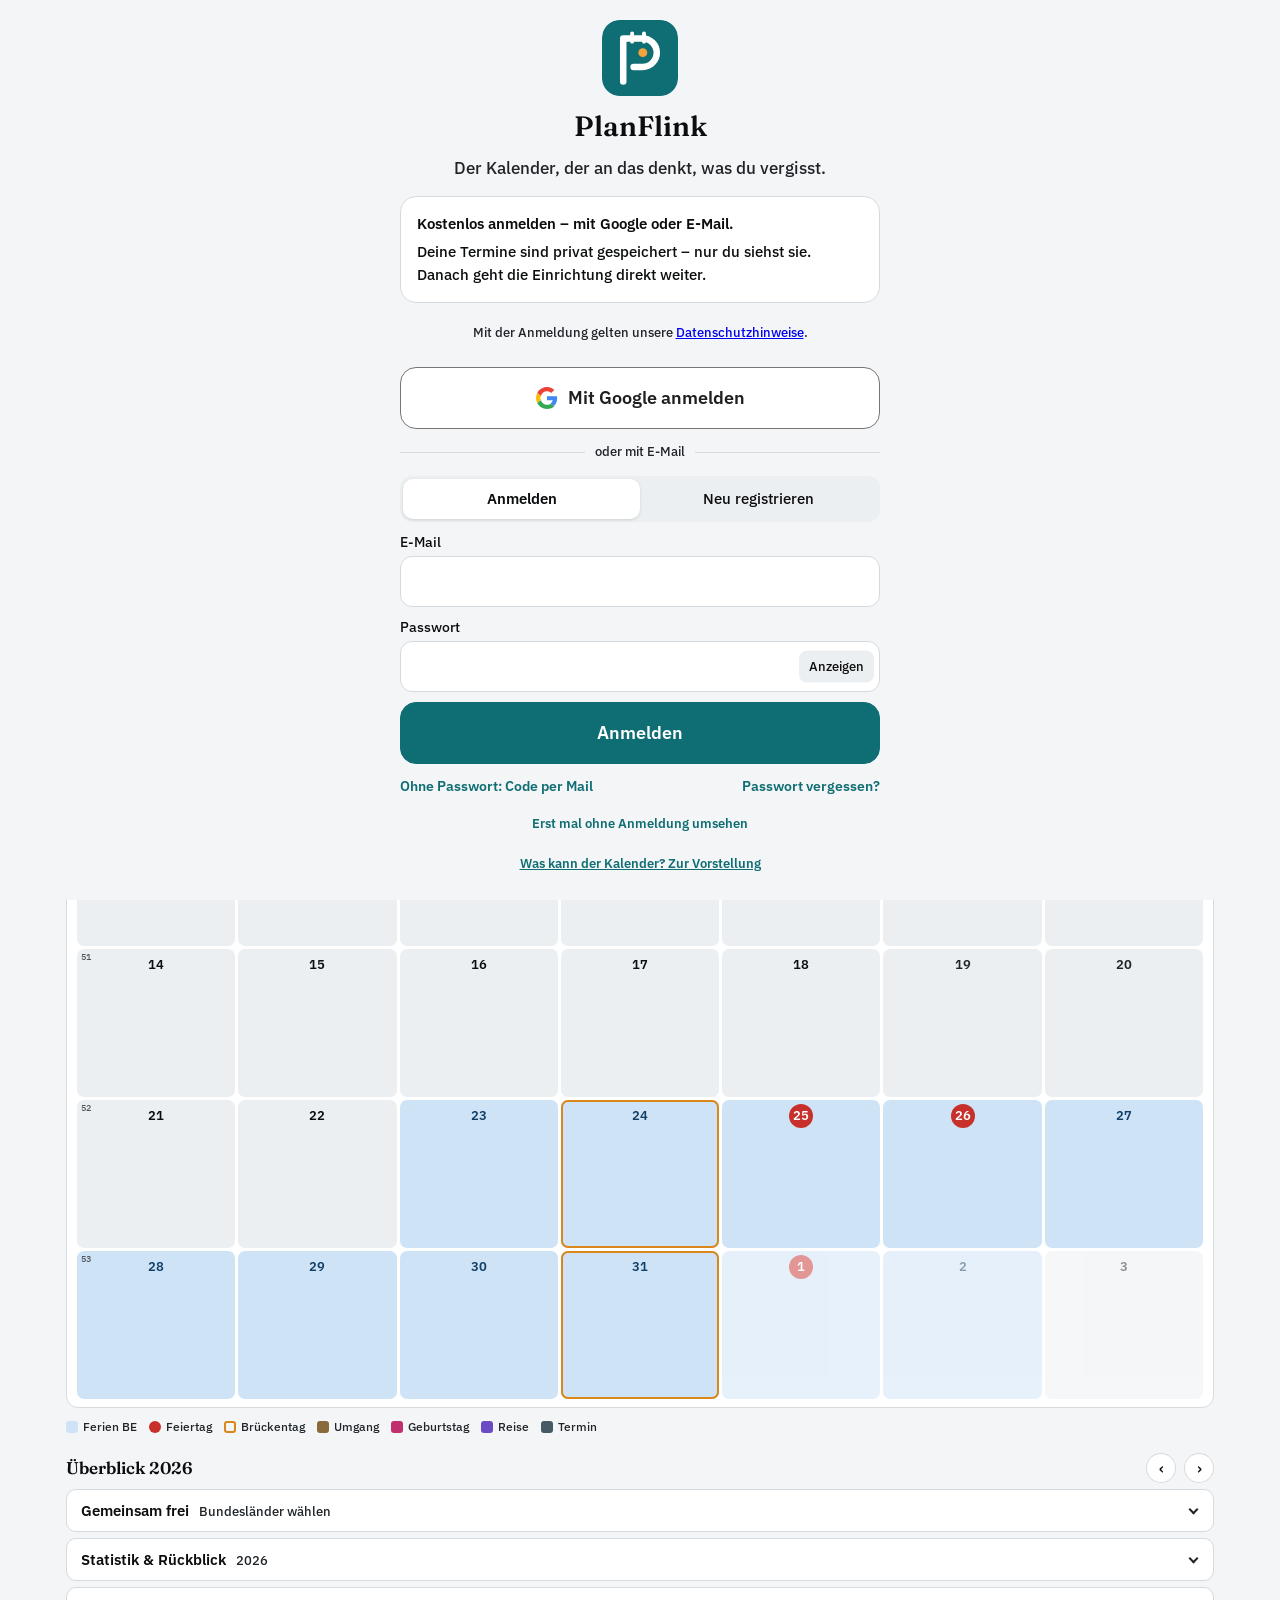
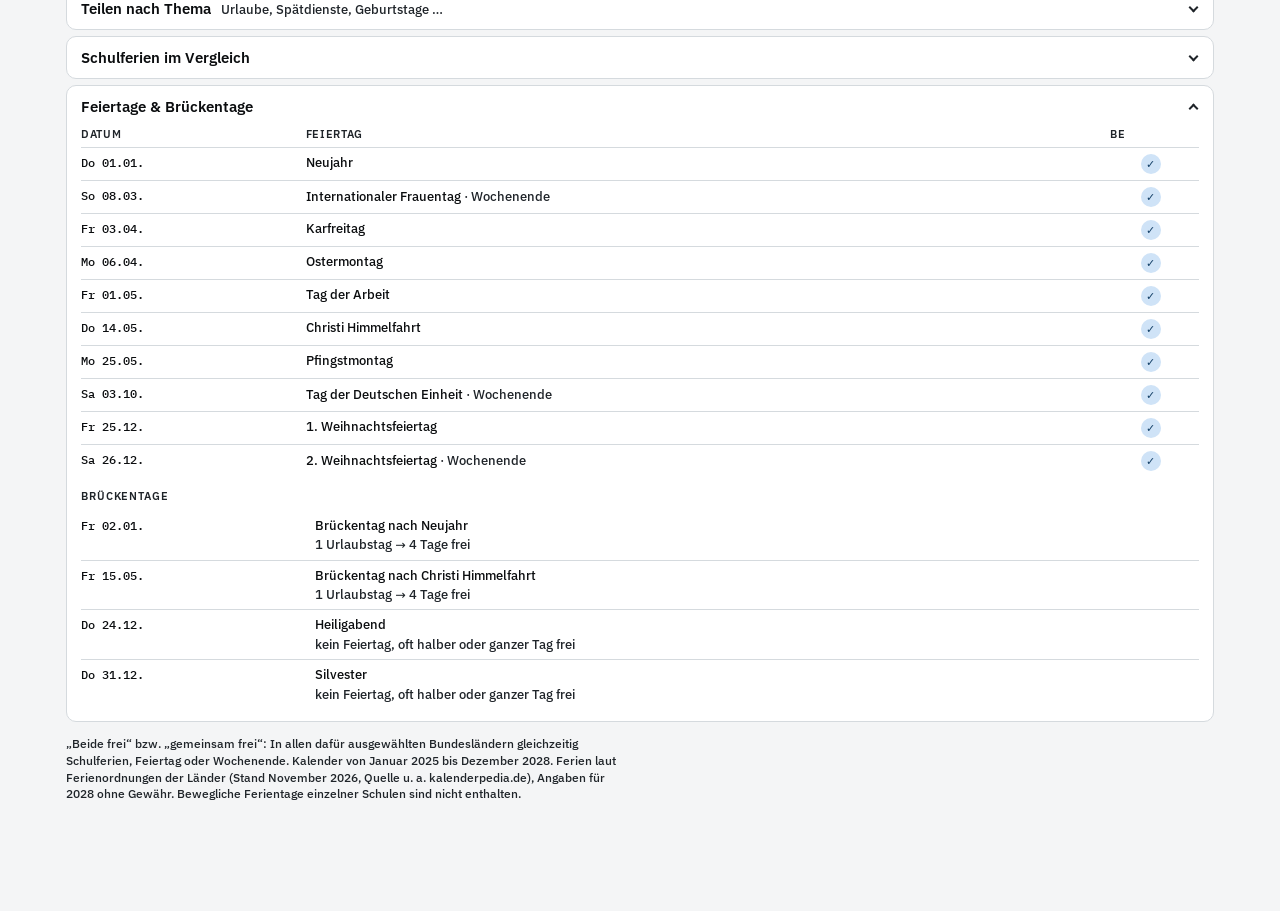
==== commit 1afa63d5: "Weiteres Google-Konto: Kalender-Auswahl nach dem Verbinden, sofort sichtbar auch wenn Google in ande" ====
--- a/app/index.html
+++ b/app/index.html
@@ -12,7 +12,7 @@
 @font-face{font-family:"IBM Plex Mono";font-weight:500;font-display:swap;src:url(/app/vendor/fonts/ibm-plex-mono-latin-500-normal.woff2) format("woff2")}
 </style>
 <script src="/app/supabase.js"></script>
-<script>window.MK_CFG = {"supabaseUrl":"https://vhwajjbrpibdurlovrrz.supabase.co","supabaseKey":"sb_publishable_wOU5-8_B56PuRY1vc0xORw_KN06k_45","workerUrl":"https://mein-kalender-ki.pseher.workers.dev","googleClientId":"566791454009-5a0uge7bp0841v6spfp4sipvhdn2t7vh.apps.googleusercontent.com"}; window.MK_BUILD = "20261123135921";</script>
+<script>window.MK_CFG = {"supabaseUrl":"https://vhwajjbrpibdurlovrrz.supabase.co","supabaseKey":"sb_publishable_wOU5-8_B56PuRY1vc0xORw_KN06k_45","workerUrl":"https://mein-kalender-ki.pseher.workers.dev","googleClientId":"566791454009-5a0uge7bp0841v6spfp4sipvhdn2t7vh.apps.googleusercontent.com"}; window.MK_BUILD = "20261123140520";</script>
 <script>
 // =================== Eigene App: Ersatz für die claude.ai-Schnittstellen ===================
 // Stellt window.claude.use(...) mit denselben Formen bereit, die der Kalender aus dem Artefakt kennt:
@@ -55,7 +55,7 @@
       const L = accList(), ex = L.find(a => a.email && a.email === email), slot = ex ? ex.slot : [1, 2, 3, 4, 5].find(n => !L.some(a => a.slot === n));
       if (!slot) return fail("Es können höchstens 5 weitere Google-Konten verbunden werden.");
       const k = KS(slot); lsSet(k.at, b.access_token); lsSet(k.exp, String(Date.now() + Math.max(60, (b.expires_in || 3600) - 300) * 1000)); if (b.refresh_token) lsSet(k.rt, b.refresh_token);
-      accSave([...L.filter(a => a.slot !== slot), { slot, email }]); try { sessionStorage.setItem("mk-g-accnew", String(slot)); } catch {} try { window.dispatchEvent(new Event("mk-gacc")); } catch {}
+      accSave([...L.filter(a => a.slot !== slot), { slot, email }]); try { localStorage.setItem("mk-g-accnew", String(slot)); } catch {} try { window.dispatchEvent(new Event("mk-gacc")); } catch {}
       if (b.refresh_token) setTimeout(() => gStore(b.refresh_token, slot, email), 0); return; }
     if (b.access_token && /calendar/.test(b.scope || "")) { lsSet(GK.at, b.access_token); lsSet(GK.exp, String(Date.now() + Math.max(60, (b.expires_in || 3600) - 300) * 1000)); if (b.refresh_token) lsSet(GK.rt, b.refresh_token); }
     const cur = (await sb.auth.getSession().catch(() => ({ data: {} }))).data?.session;
@@ -6375,16 +6375,40 @@
     <p class="note" style="margin-top:10px">Geht es nicht? Bei Firmen- oder Schulkonten erlaubt der Arbeitgeber das Freigeben nach außen manchmal nicht.</p>`, "gadd");
 }
 // Rückkehr von Google nach „Weiteres Google-Konto verbinden“: dessen Kalender gleich auswählen
+// Rückkehr von Google nach „Weiteres Google-Konto verbinden“: fragen, welche Kalender des Kontos erscheinen sollen.
+// Google kann in einem anderen Fenster/Tab zurückkehren (Android-PWA) – darum Merker in localStorage und Abgleich über „storage“/Sichtbarkeit.
 async function gAccNew() {
-  let slot = 0; try { slot = +sessionStorage.getItem("mk-g-accnew") || 0; } catch {} if (!slot) return;
+  if (document.hidden || !mcp) return;
+  const slot = +store.get("mk-g-accnew") || 0; if (!slot) return;
   const mine = gCals.filter(c => c.acc === slot && !c.broken);
   if (!mine.length) { if (!gAccNew.tried) { gAccNew.tried = true; try { await mcp.invalidate(GSERVER, "list_calendars"); } catch {} setTimeout(initGoogle, 50); } return; }
-  try { sessionStorage.removeItem("mk-g-accnew"); } catch {} gAccNew.tried = false;
-  const s = new Set(selectedCals()); mine.forEach(c => s.add(c.id)); gSel = s; saveGSel(s); resetGoogleWatches();
-  const em = mine[0].accEmail; toast(`${em ? em : "Weiteres Konto"} verbunden – ${mine.length} Kalender hinzugefügt`);
-  setTimeout(() => { if ($("wz")?.hidden !== false) showGoogleSheet(); }, 300);
-}
-window.addEventListener("mk-gacc", async () => { if (!mcp) return; try { await mcp.invalidate(GSERVER, "list_calendars"); } catch {} initGoogle(); });
+  gAccNew.tried = false; try { localStorage.removeItem("mk-g-accnew"); } catch {}
+  if ($("wz") && !$("wz").hidden) { const s = new Set(selectedCals()); mine.forEach(c => s.add(c.id)); gSel = s; saveGSel(s); resetGoogleWatches(); return; }
+  showGAccPick(slot);
+}
+function showGAccPick(slot) {
+  const mine = gCals.filter(c => c.acc === slot && !c.broken), em = mine[0]?.accEmail || (window.mkGAccounts?.() || []).find(a => a.slot === slot)?.email || "Weiteres Konto";
+  const nm = c => c.summary === c.accEmail ? "Hauptkalender" : c.summary.endsWith(` (${c.accEmail})`) ? c.summary.slice(0, -c.accEmail.length - 3) : c.summary;
+  openSheet("Verbunden ✓", em, `<p style="margin-top:8px">Welche Kalender von <b>${esc(em)}</b> sollen in PlanFlink erscheinen und abgeglichen werden?</p>
+    <div class="gcals" style="margin-top:8px">${mine.map(c => `<label class="tog setrow"><input type="checkbox" data-gapick="${esc(c.id)}" checked><i class="sw" style="background:${gColor(c.id)[0]};border-radius:50%"></i>${esc(nm(c))}${c.accessRole && !["owner", "writer"].includes(c.accessRole) ? ` <small class="muted">· nur lesen</small>` : ""}</label>`).join("")}</div>
+    <p class="note" style="margin-top:8px">Das kannst du später jederzeit unter ☰ → Google Kalender ändern.</p>
+    <div class="btnrow"><button type="button" class="btn accent wide" id="g-apick-ok" data-slot="${slot}">Übernehmen</button></div>`, "gapick");
+}
+function gAccPickSave(slot) {
+  const ids = gCals.filter(c => c.acc === slot).map(c => c.id), on = [...document.querySelectorAll("[data-gapick]")].filter(x => x.checked).map(x => x.dataset.gapick);
+  const s = new Set(selectedCals()); ids.forEach(i => s.delete(i)); on.forEach(i => s.add(i)); if (!s.size) s.add("primary");
+  gSel = s; saveGSel(s); resetGoogleWatches(); renderAll();
+  toast(on.length ? `${on.length} Kalender hinzugefügt` : "Konto verbunden – keine Kalender ausgewählt"); showGoogleSheet();
+}
+// anderes Fenster hat ein Konto verbunden oder die Auswahl geändert → hier sofort nachziehen
+let gAccSeen = store.get("mk-g-accs") || "";
+async function gAccRefresh() { gAccSeen = store.get("mk-g-accs") || ""; if (!mcp) return; try { await mcp.invalidate(GSERVER, "list_calendars"); } catch {} await initGoogle(); }
+window.addEventListener("mk-gacc", gAccRefresh);
+window.addEventListener("storage", e => {
+  if (e.key === "mk-g-accs" || e.key === "mk-g-accnew") { if (e.key === "mk-g-accs") gAccRefresh(); else if (e.newValue) gAccRefresh(); }
+  if (e.key === "ft-gcal-sel") { try { const v = JSON.parse(e.newValue || "null"); if (Array.isArray(v)) { gSel = new Set(v); resetGoogleWatches(); renderAll(); if (sheetMode === "google" && !$("sheet").hidden) showGoogleSheet(); } } catch {} } });
+document.addEventListener("visibilitychange", () => { if (document.visibilityState !== "visible") return;
+  if ((store.get("mk-g-accs") || "") !== gAccSeen || store.get("mk-g-accnew")) gAccRefresh(); });
 async function gAccOff(slot) {
   const a = (window.mkGAccounts?.() || []).find(x => x.slot === slot);
   const ids = gCals.filter(c => c.acc === slot).map(c => c.id);
@@ -7337,6 +7361,7 @@
     case "g-addacc": showGoogleAdd(); break;
     case "g-addgacc": openSheet("Weiteres Google-Konto", "Kalender einer anderen E-Mail-Adresse", `<p>Gleich öffnet sich Google. Wähle dort das <b>andere</b> Konto aus (oder „Anderes Konto verwenden“) und erlaube beide Kalender-Häkchen. Bei PlanFlink bleibst du mit deinem bisherigen Konto angemeldet.</p>${G_UNVERIFIED ? `<p class="note">${esc(G_WARN)}</p>` : ""}<div class="btnrow"><button type="button" class="btn accent wide" id="g-acc-go">Weiter zu Google</button></div>`, "gadd"); break;
     case "g-acc-go": window.mkAddGoogleAccount?.(); break;
+    case "g-apick-ok": gAccPickSave(+$("g-apick-ok").dataset.slot); break;
     case "g-addreload": gAddReload(); break;
     case "g-addcopy": try { navigator.clipboard.writeText(myMail()); toast("Adresse kopiert"); } catch { toast(myMail()); } break;
     case "next-more": goPage?.("p1"); setView("list"); break;
